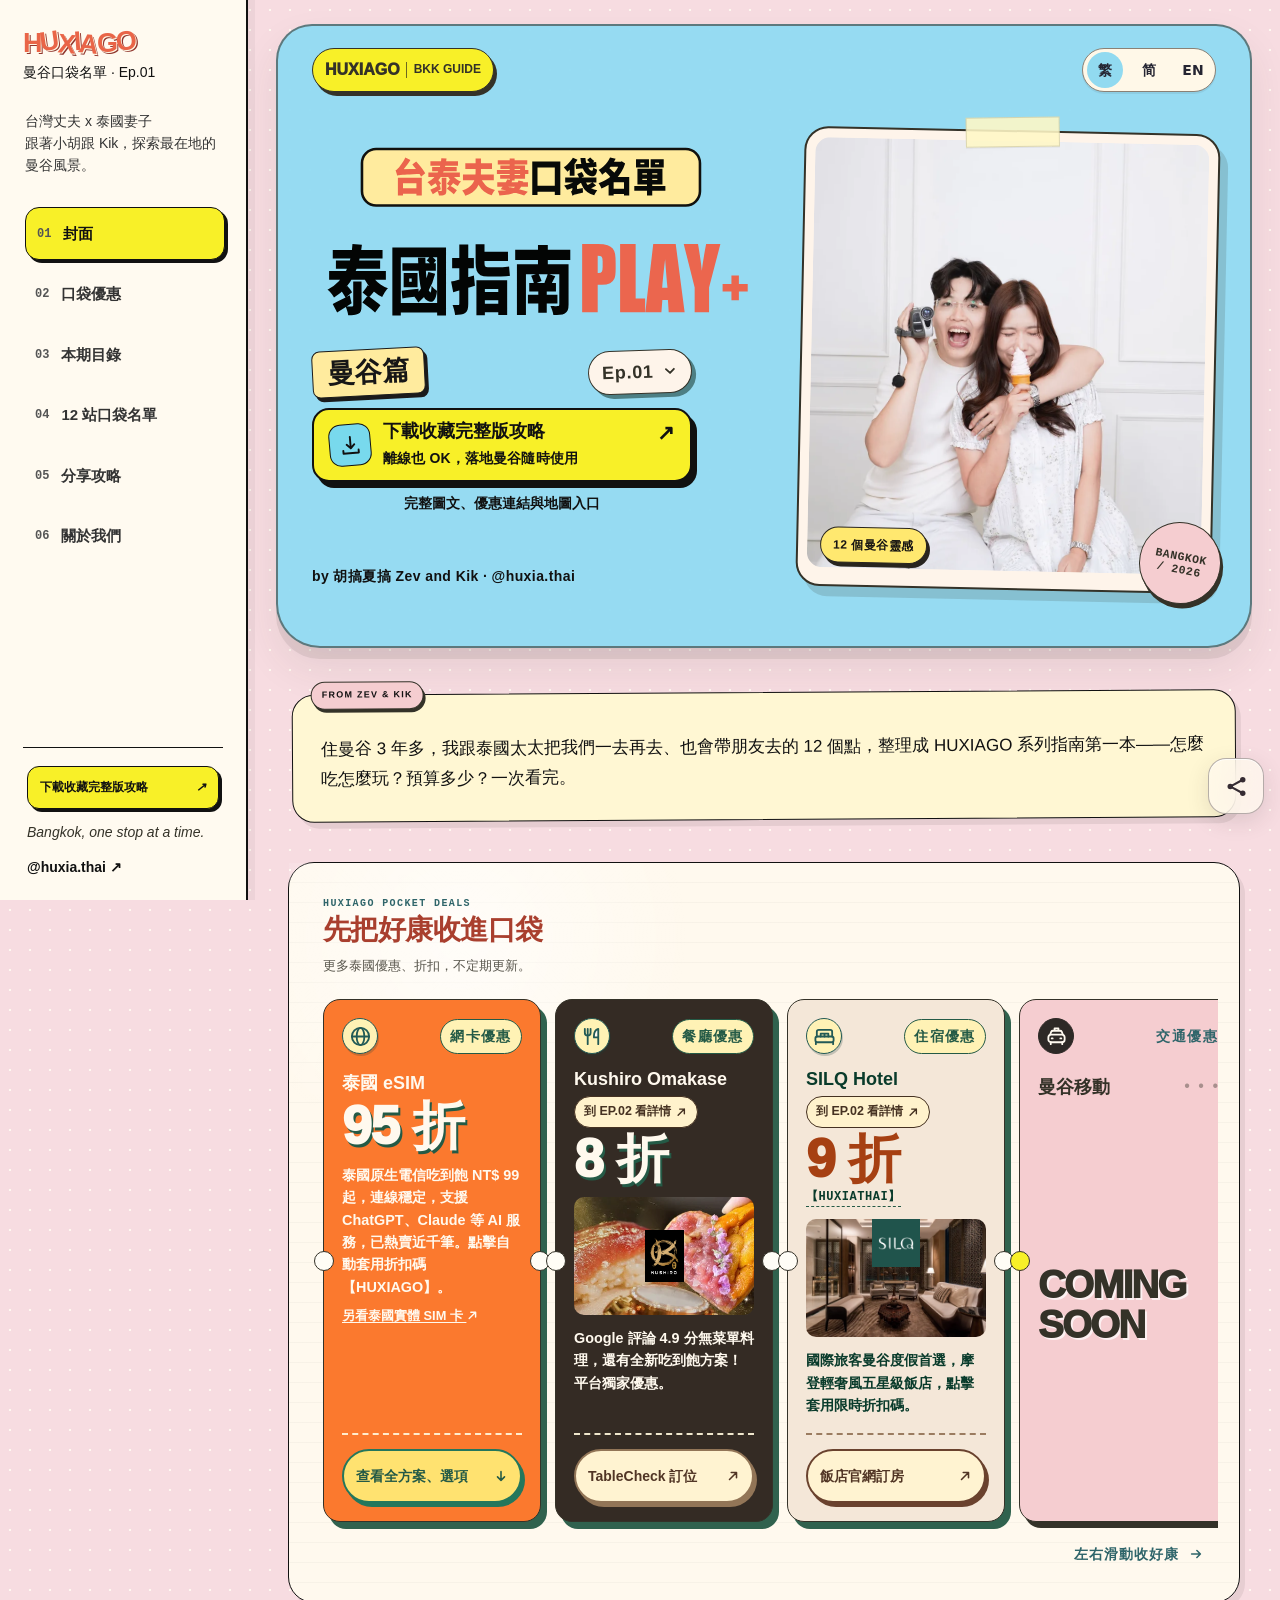
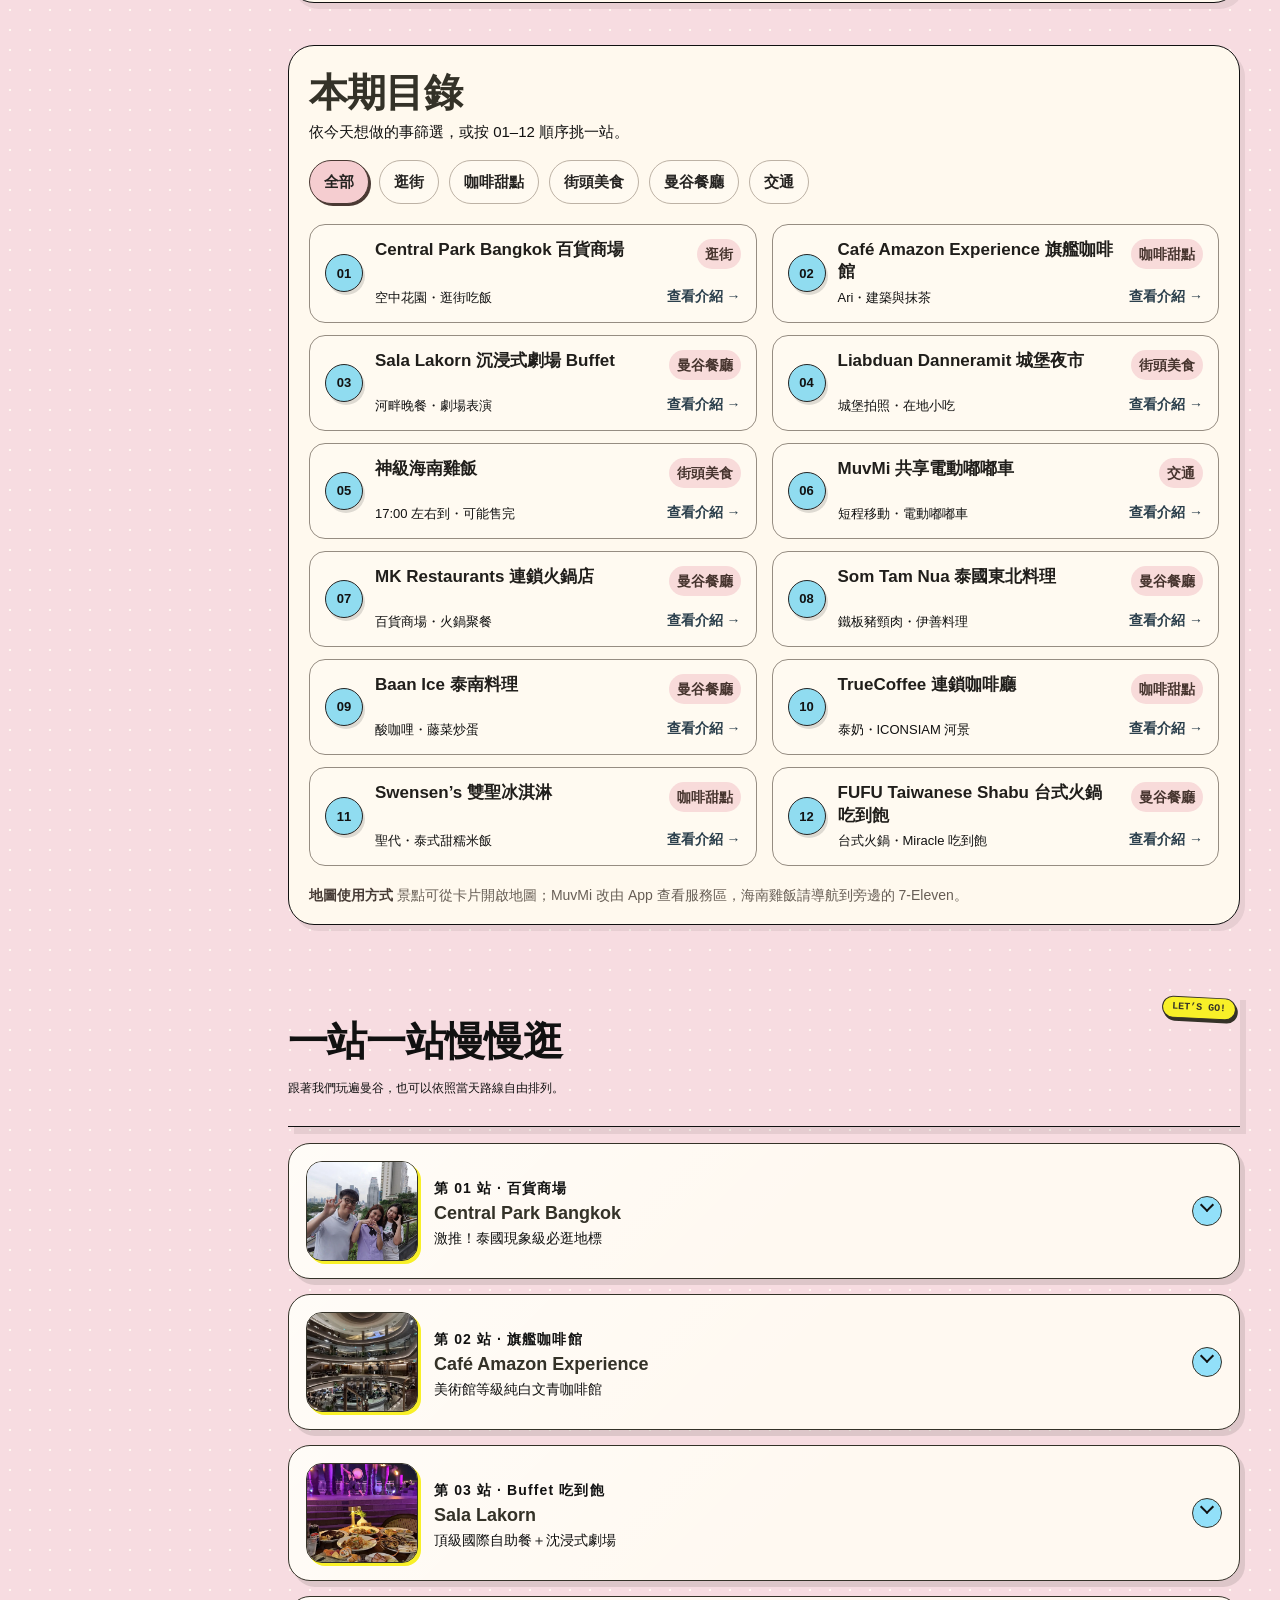
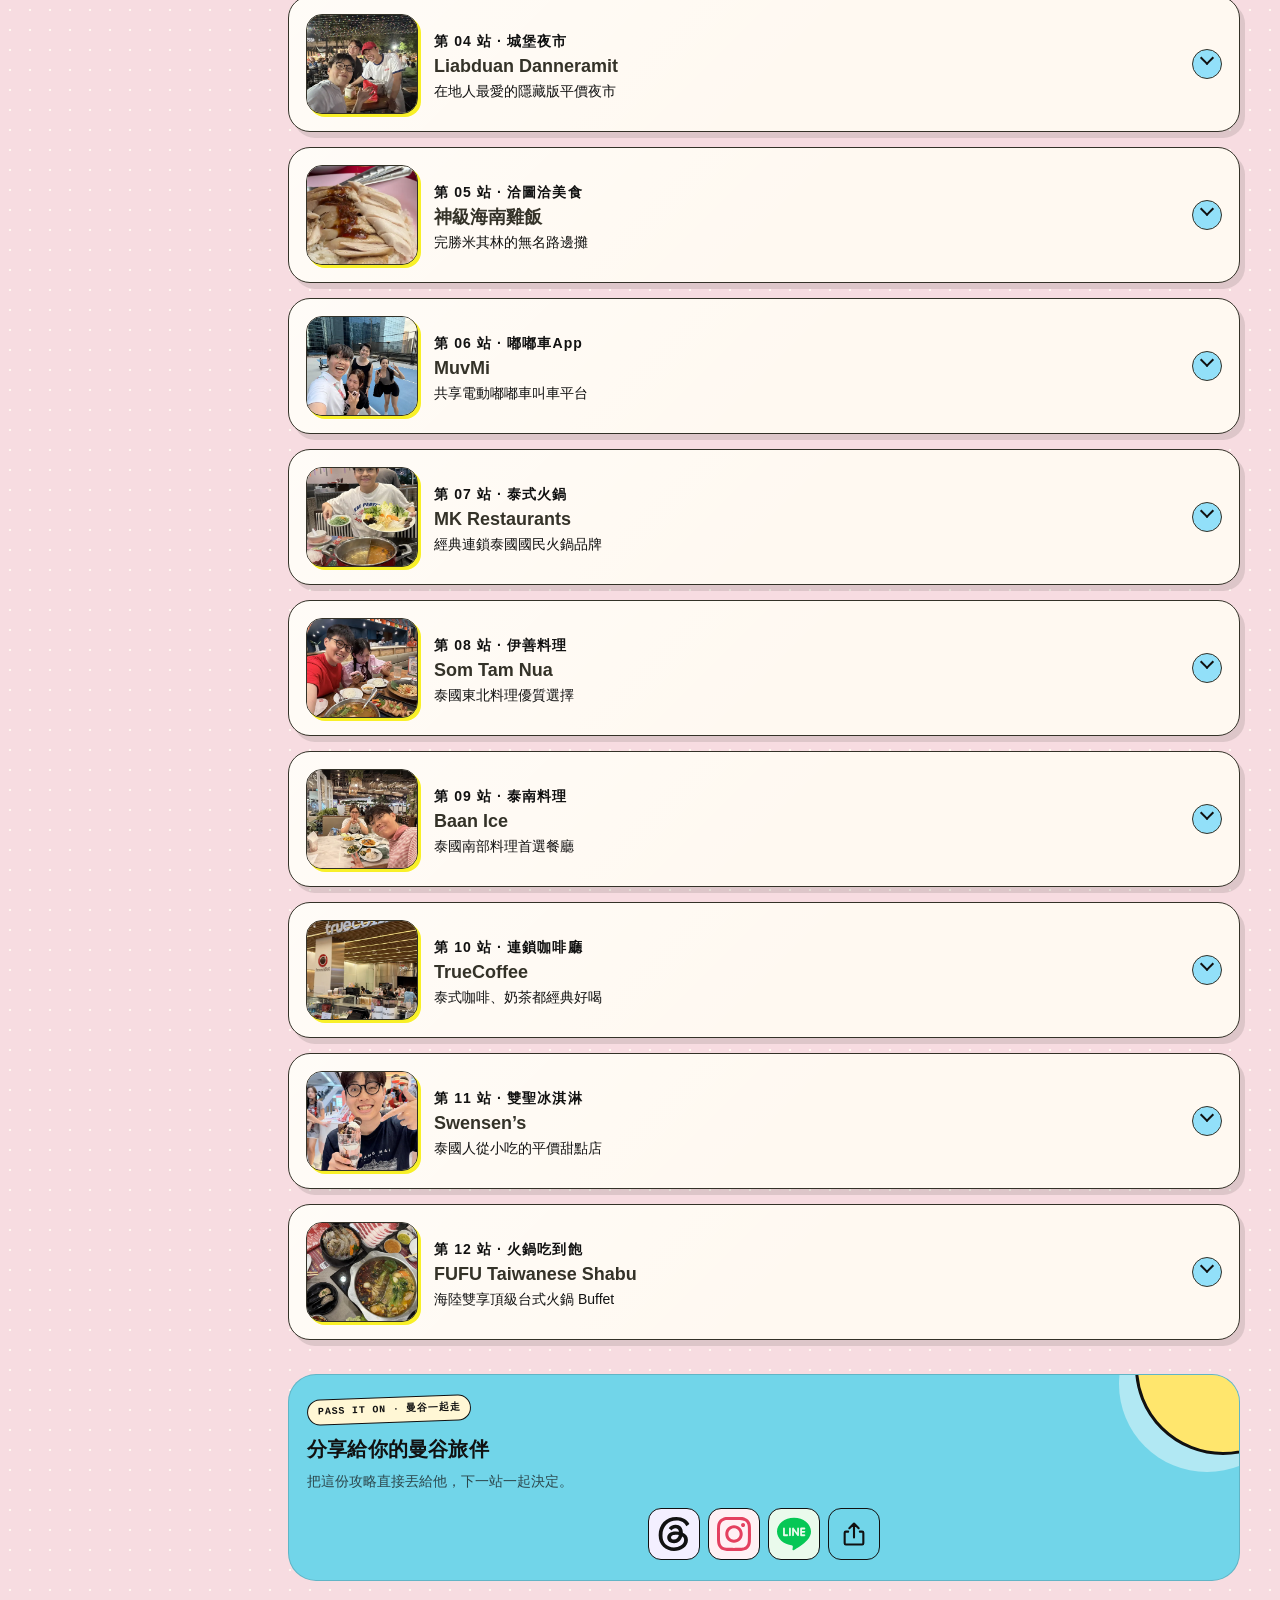
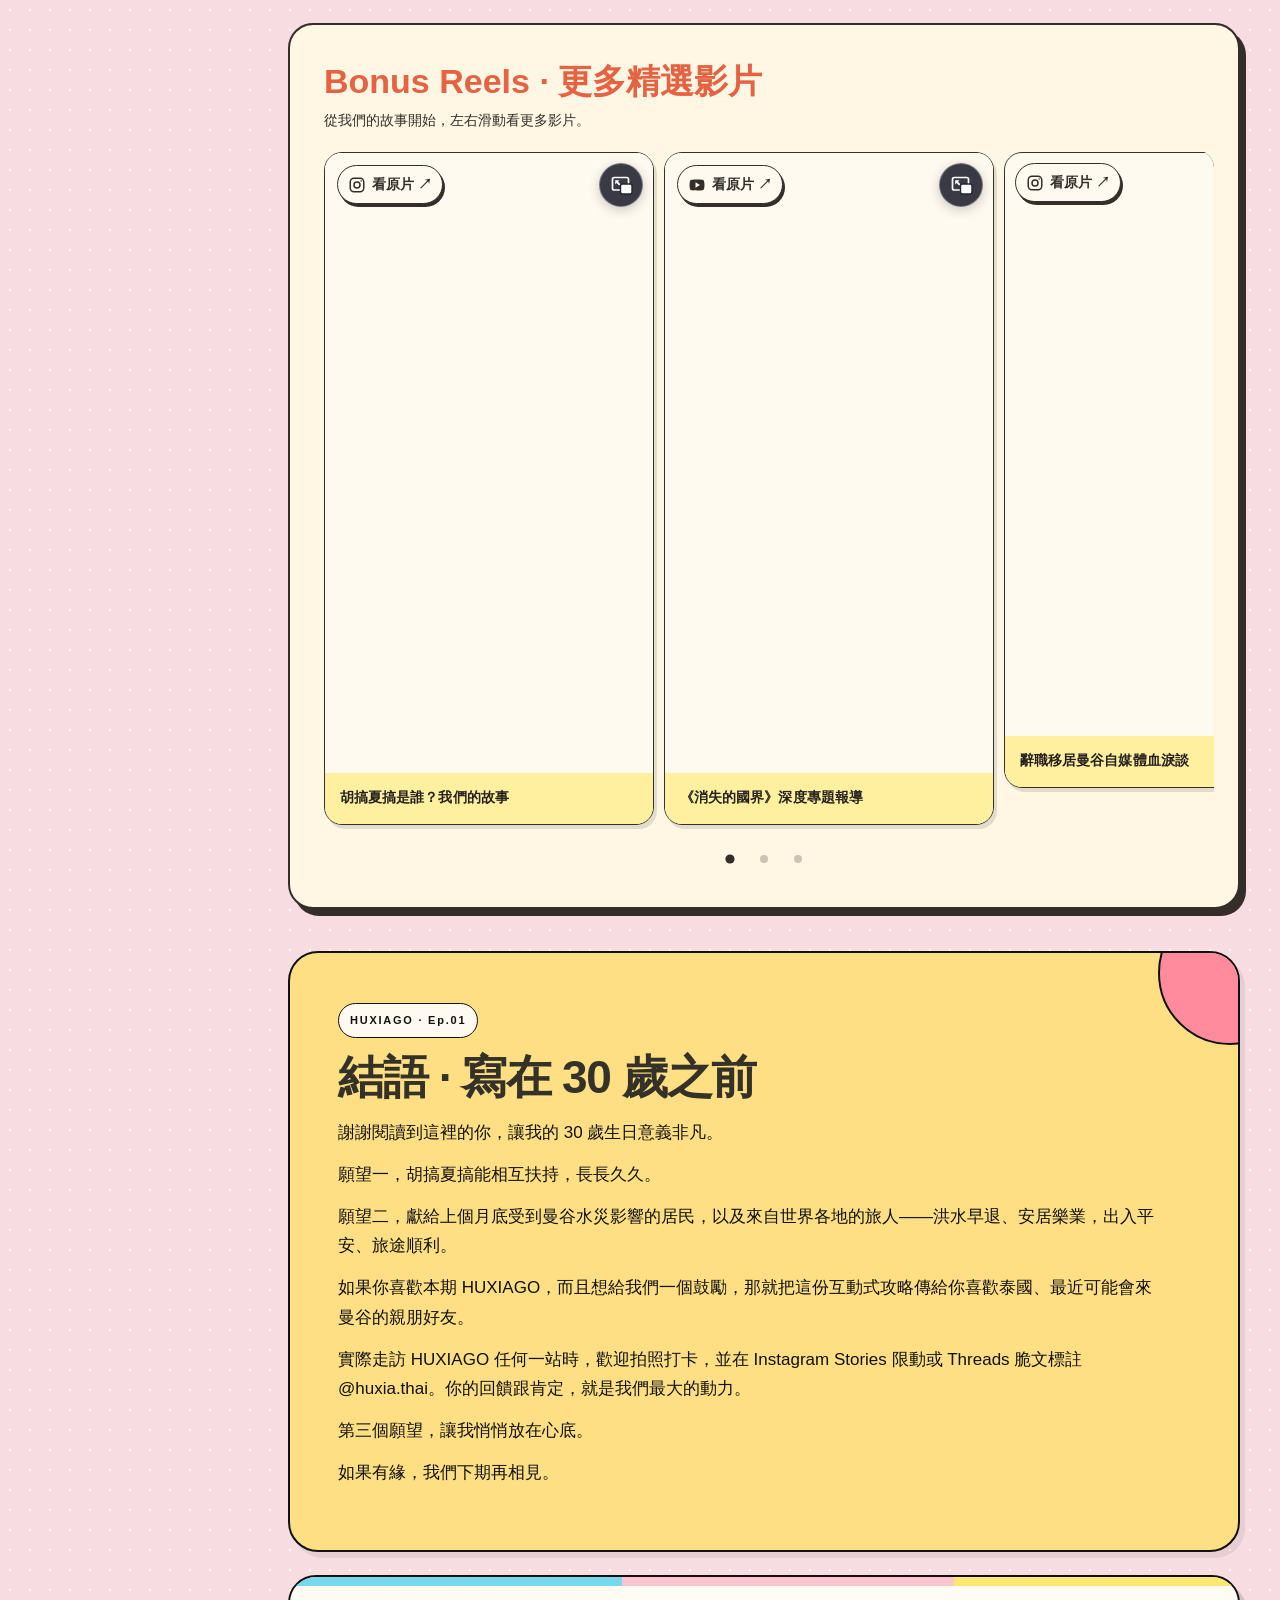
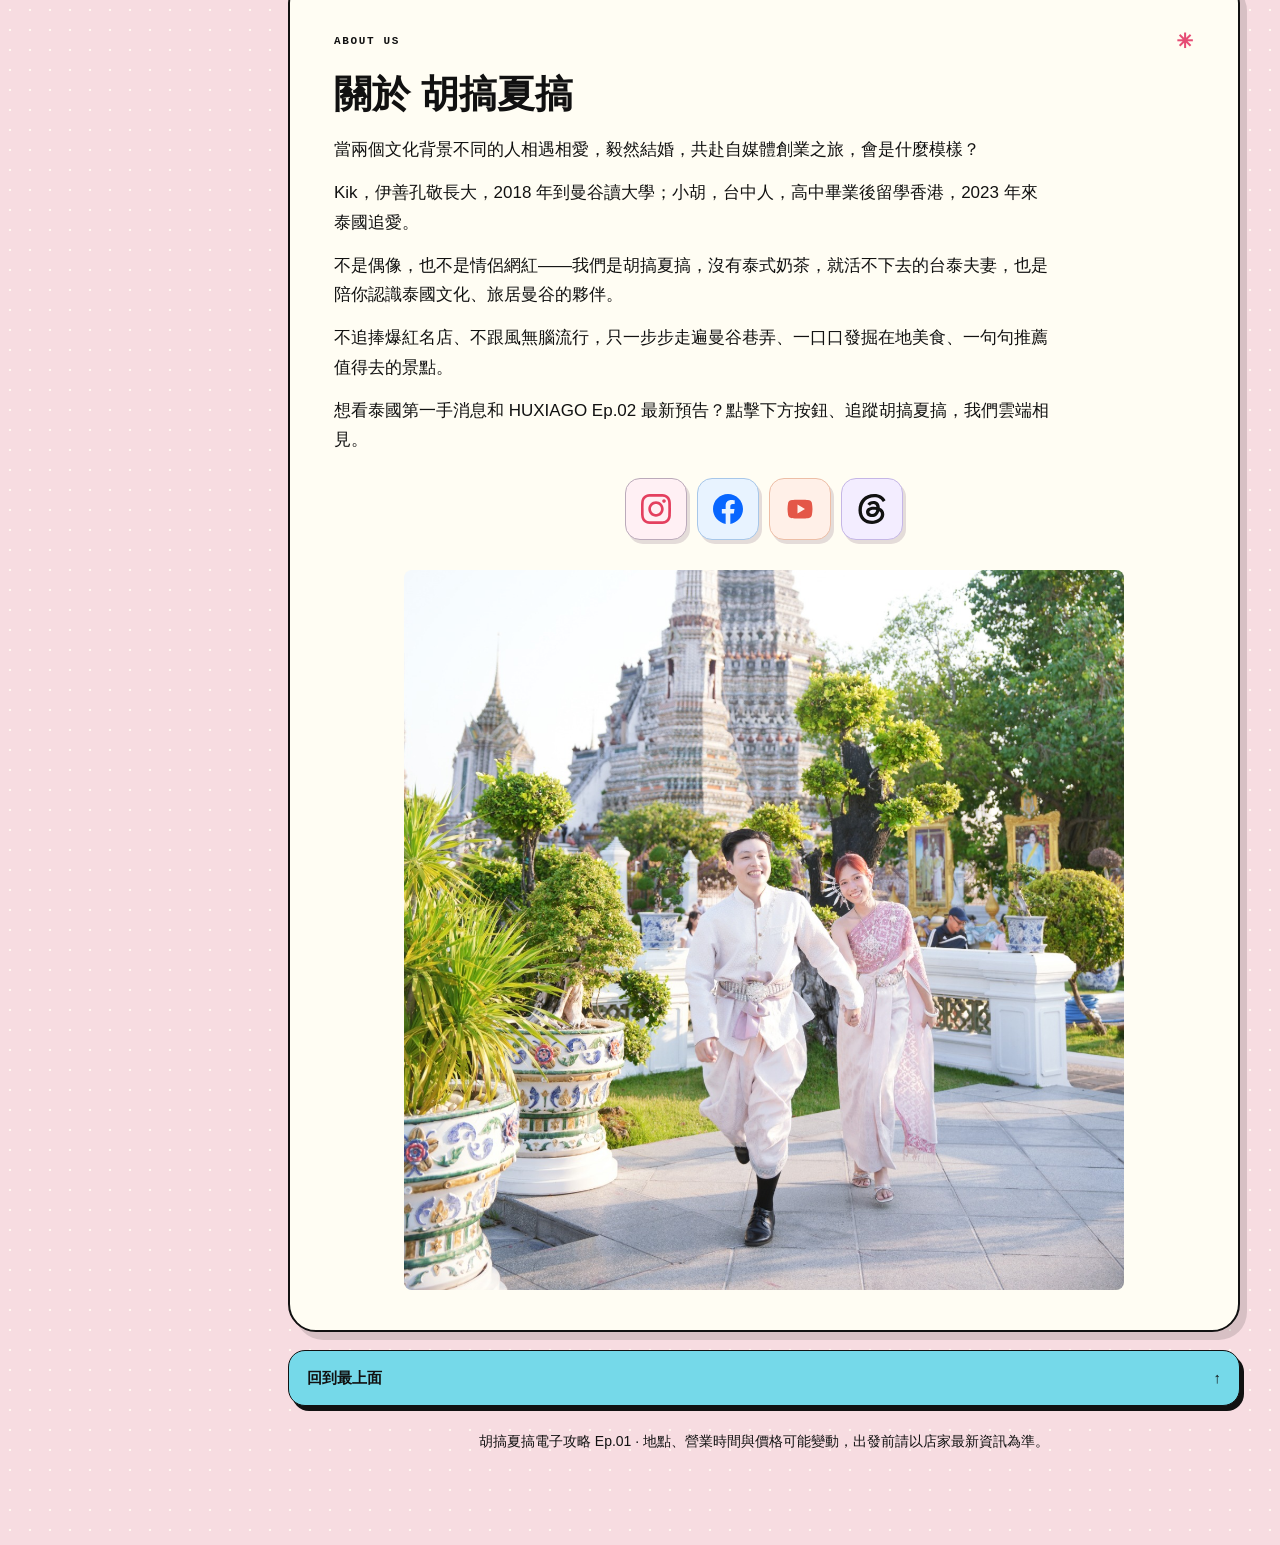
==== index.html @ 7b9e0e8e "Link shared deals to EP02 station details" ====
<!DOCTYPE html>
<html lang="zh-Hant"><head><meta charset="utf-8"><meta content="width=device-width,initial-scale=1" name="viewport"><meta content="#92E0F9" name="theme-color"><title>曼谷吃喝玩樂口袋名單 Ep.01｜胡搞夏搞</title><meta name="description" content="胡搞夏搞小胡帶路：12 個吃、逛、放鬆的曼谷口袋名單。"><link rel="canonical" href="https://huxiago.com/"><meta property="og:type" content="website"><meta property="og:url" content="https://huxiago.com/"><meta property="og:title" content="曼谷吃喝玩樂口袋名單 Ep.01｜胡搞夏搞"><meta property="og:description" content="跟小胡與 Kik 一起探索曼谷在地生活、景點與美食。"><meta property="og:image" content="https://huxiago.com/media/huxiago-share-ep01.jpg"><meta property="og:image:width" content="1200"><meta property="og:image:height" content="630"><meta property="og:image:alt" content="胡搞夏搞小胡帶路：曼谷口袋名單 Ep.01 封面"><meta name="twitter:card" content="summary_large_image"><meta name="twitter:title" content="曼谷吃喝玩樂口袋名單 Ep.01｜胡搞夏搞"><meta name="twitter:description" content="跟小胡與 Kik 一起探索曼谷在地生活、景點與美食。"><meta name="twitter:image" content="https://huxiago.com/media/huxiago-share-ep01.jpg">
<script>window.HUXIAGO_ANALYTICS_CONFIG={ga4MeasurementId:"G-YZZEBJ9YBT",clarityProjectId:"yukhiquv1a"};</script>
<style>
:root{--cream:#fdf4e9;--cream2:#f6e7d6;--paper:#fffdfa;--orange:#f1741e;--brown:#8a6141;--ink:#2e2823;--muted:#5c5148;--line:rgba(138,97,65,.18)}
*{box-sizing:border-box}html{scroll-behavior:smooth}body{margin:0;background:var(--cream);color:var(--ink);font-family:-apple-system,BlinkMacSystemFont,"Segoe UI","PingFang TC","Noto Sans TC","Microsoft JhengHei",sans-serif;line-height:1.7;-webkit-font-smoothing:antialiased}a{color:inherit}.wrap{width:min(100%,556px);margin:auto;padding:0 18px 60px}.cover{text-align:center;padding:34px 0 0}.kicker{font-size:11px;letter-spacing:.16em;color:var(--brown);font-weight:700;margin:0 0 11px}.cover h1{color:var(--orange);font-size:clamp(32px,9vw,42px);line-height:1.18;letter-spacing:.04em;margin:0}.vol{display:inline-block;border:1.5px solid var(--orange);color:var(--orange);border-radius:99px;padding:3px 14px;font-size:13px;font-weight:800;margin:14px 0 18px}.hero{position:relative;overflow:hidden;border-radius:14px;aspect-ratio:1.18;background:#e5d4c1}.hero img{width:100%;height:100%;object-fit:cover}.hero:after{content:"";position:absolute;inset:50% 0 0;background:linear-gradient(transparent,rgba(31,23,18,.56))}.hero span{position:absolute;z-index:1;bottom:17px;left:19px;color:white;font-size:15px;text-align:left;font-weight:700;letter-spacing:.04em}.byline{font-size:12px;color:var(--brown);margin:13px 0 0}.intro{font-size:14px;color:var(--muted);margin:21px 4px 0}.toc{margin:32px 0}.sec-title{font-size:22px;color:var(--orange);font-weight:800;letter-spacing:.07em;margin:0}.sec-sub{font-size:12px;color:var(--muted);margin:0 0 12px}.toc-list{border-top:1px solid var(--line)}.toc a{display:flex;gap:12px;align-items:center;text-decoration:none;padding:12px 4px;border-bottom:1px solid var(--line)}.num{flex:none;display:grid;place-items:center;width:26px;height:26px;background:var(--cream2);border-radius:50%;font-size:11px;color:var(--brown);font-weight:800}.toc strong{flex:1;font-size:15px}.toc small{display:block;font-size:11px;color:var(--muted);font-weight:400;line-height:1.3}.arrow{color:var(--brown);opacity:.65}.note{border-radius:12px;background:var(--cream2);padding:13px 15px;font-size:13px;color:var(--muted);margin:18px 0}.note strong{color:var(--ink)}.section-head{margin:34px 0 13px}.card{background:var(--paper);border:1px solid var(--line);border-radius:14px;margin:0 0 12px;overflow:hidden;scroll-margin-top:15px}.card summary{display:flex;gap:12px;align-items:center;cursor:pointer;list-style:none;padding:14px 15px}.card summary::-webkit-details-marker{display:none}.thumb{flex:none;width:58px;height:58px;object-fit:cover;border-radius:9px;background:var(--cream2)}.placeholder{display:grid;place-items:center;color:var(--brown);font-size:21px;background:linear-gradient(145deg,#f9ead8,#ead4be)}.head{min-width:0;flex:1}.head small{font-size:10.5px;color:var(--brown);letter-spacing:.08em}.head h3{color:var(--orange);font-size:17px;line-height:1.3;margin:1px 0;font-weight:800}.head p{font-size:11.5px;color:var(--muted);margin:0;overflow:hidden;text-overflow:ellipsis;white-space:nowrap}.chev{font-size:20px;color:var(--brown);transition:transform .2s}.card[open] .chev{transform:rotate(180deg)}.body{padding:0 15px 17px}.photo{margin:1px 0 13px;border-radius:10px;overflow:hidden;background:var(--cream2)}.photo img{width:100%;display:block;max-height:540px;object-fit:cover}.caption{padding:6px 9px;text-align:center;font-size:11px;color:var(--brown)}.missing{aspect-ratio:1.45;display:grid;place-items:center;text-align:center;color:var(--brown);font-size:13px;background:repeating-linear-gradient(135deg,#faedde,#faedde 14px,#f6e5d4 14px,#f6e5d4 28px)}.body>p{font-size:14px;color:var(--muted);margin:0 0 12px}.body>p.lead{font-weight:700;color:var(--ink)}.tip{border-left:3px solid var(--orange);background:#fff2e9;padding:9px 12px;font-size:12.5px;color:var(--muted);border-radius:0 8px 8px 0;margin:0 0 12px}.info{background:var(--cream2);border-radius:10px;padding:11px 13px;margin:0 0 12px;font-size:12.5px;color:var(--muted)}.info b{display:block;color:var(--ink);font-size:14px}.btn{display:inline-flex;align-items:center;gap:8px;color:var(--brown);font-weight:800;text-decoration:none;font-size:13.5px;border-bottom:1.5px solid var(--brown);padding-bottom:2px}.outro{background:var(--cream2);border-radius:14px;text-align:center;margin-top:30px;padding:20px 18px}.outro h2{color:var(--orange);font-size:23px;margin:0 0 4px}.outro p{font-size:13px;color:var(--muted);margin:0 0 12px}.outro a{color:var(--brown);font-weight:700}.footer{text-align:center;font-size:11px;color:var(--brown);margin:25px 0 0}@media(min-width:700px){body{background:linear-gradient(90deg,#f8e9d8,var(--cream) 30%,var(--cream) 70%,#f8e9d8)}.wrap{box-shadow:0 0 50px rgba(120,75,35,.05)}}

.hero{aspect-ratio:3/2}
.hero img{object-fit:cover;object-position:center}
.esim{margin:30px 0 32px;padding:19px 17px 17px;border:1px solid rgba(241,116,30,.28);border-radius:15px;background:linear-gradient(155deg,#fff8ef,#f9e6d1)}
.esim-label{font-size:11px;letter-spacing:.12em;color:var(--brown);font-weight:800;margin:0 0 6px}
.esim h2{font-size:20px;line-height:1.35;margin:0 0 7px;color:var(--orange)}
.esim p{font-size:13.5px;color:var(--muted);margin:0 0 13px}
.esim a{display:flex;align-items:center;justify-content:center;gap:8px;background:var(--orange);color:#fff;text-decoration:none;border-radius:10px;min-height:48px;padding:11px 15px;font-weight:800;font-size:15px}
.esim a:focus-visible{outline:3px solid var(--brown);outline-offset:3px}
.esim small{display:block;text-align:center;font-size:11px;line-height:1.5;color:var(--brown);margin-top:9px}
.toc-group{padding:17px 4px 5px;border-bottom:1px solid var(--line);font-size:11px;color:var(--brown);font-weight:800;letter-spacing:.12em}
.group-head{margin:31px 0 12px;color:var(--brown);font-size:13px;font-weight:800;letter-spacing:.1em}
.gallery{display:flex;gap:10px;overflow-x:auto;scroll-snap-type:x mandatory;scrollbar-width:thin;margin:2px -15px 6px;padding:0 15px 10px}
.gallery figure{flex:0 0 91%;margin:0;scroll-snap-align:center;overflow:hidden;border-radius:10px;background:var(--cream2)}
.gallery figure img{display:block;width:100%;height:clamp(280px,82vw,470px);object-fit:cover}
.gallery figure.screen img{object-fit:contain;background:#f7f5f1}
.gallery figcaption{padding:7px 10px;font-size:11.5px;line-height:1.4;color:var(--brown);text-align:center}
.gallery-hint{font-size:11px;color:var(--brown);text-align:right;margin:0 0 10px}
.clip{margin:15px 0 17px;padding:12px;background:var(--cream2);border-radius:11px}
.clip h4{font-size:13px;color:var(--ink);margin:0 0 8px}
.clip video{width:100%;display:block;max-height:440px;background:#211a17;border-radius:8px}
.clip p{font-size:11.5px;color:var(--brown);margin:7px 0 0}
.clip-media{position:relative}
.clip-media video{pointer-events:none}
.clip-actions{position:absolute;right:9px;bottom:9px;display:flex;gap:7px}
.clip-actions button{border:1px solid rgba(255,255,255,.7);background:rgba(38,29,24,.76);color:#fff;border-radius:99px;padding:6px 10px;min-width:42px;min-height:36px;font-family:inherit;font-size:12px;font-weight:700;line-height:1.2;cursor:pointer;backdrop-filter:blur(8px)}
.clip-actions button:focus-visible{outline:3px solid var(--orange);outline-offset:2px}

/* Vol.01 long-form guide copy */
.card .body .story-heading {font-size:1.22rem;line-height:1.4;margin:1.9em 0 .65em;color:var(--ink, #3b2723);font-weight:750;}
.card .body .story-list {padding-left:1.35em;margin:.7em 0 1.3em;line-height:1.8;}
.card .body .story-list li {margin:.4em 0;}
.card .body .story-list li::marker {color:#c35e42;}
</style>
<style>
/* ======================== HUXIAGO VISUAL PROPOSAL v7 ======================== */
:root{
  --sky:#92E0F9; --sky-soft:#AFE6F5; --cream:#FEF4EA; --cream-2:#FFF9F1;
  --pink:#F5CDD0; --pink-deep:#F0BFC4; --lemon:#F8F028; --ink:#343228;
  --teal:#4D7F84; --teal-dark:#2F656A; --line:rgba(52,50,40,.82); --white:#fff;
  --shadow:0 11px 0 rgba(52,50,40,.09),0 20px 42px rgba(52,50,40,.09);
  --radius:22px;
}
html{scroll-behavior:smooth;background:var(--sky)}
body.visual-v7{
  background:var(--sky);color:var(--ink);
  background-image:
    repeating-linear-gradient(45deg,rgba(255,255,255,.28) 0 1px,transparent 1px 13px),
    repeating-linear-gradient(-45deg,rgba(255,255,255,.18) 0 1px,transparent 1px 13px);
  background-size:18px 18px;
  animation:gridDrift 32s linear infinite;
}
.visual-v7 .wrap{width:min(100%,620px);padding:0 16px 72px;background:transparent;overflow:clip;box-shadow:none}
.visual-v7 a{-webkit-tap-highlight-color:transparent}

/* cover: sky + scrapbook */
.visual-v7 .cover{position:relative;padding:24px 0 40px;isolation:isolate;min-height:760px;display:flex;flex-direction:column;justify-content:center}
.visual-v7 .cover::before{content:"";position:absolute;inset:14px -22px 18px;border:2px solid rgba(52,50,40,.58);border-radius:34px;background:rgba(146,224,249,.72);z-index:-2;box-shadow:var(--shadow)}
.visual-v7 .cover::after{content:"";position:absolute;left:-48px;right:-48px;bottom:-8px;height:112px;background:
  radial-gradient(circle at 38px 56px,var(--cream) 0 43px,transparent 44px),
  radial-gradient(circle at 112px 48px,var(--cream) 0 56px,transparent 57px),
  radial-gradient(circle at 202px 63px,var(--cream) 0 46px,transparent 47px),
  radial-gradient(circle at 300px 43px,var(--cream) 0 60px,transparent 61px),
  radial-gradient(circle at 408px 58px,var(--cream) 0 50px,transparent 51px),
  radial-gradient(circle at 520px 47px,var(--cream) 0 63px,transparent 64px),
  radial-gradient(circle at 620px 66px,var(--cream) 0 48px,transparent 49px);z-index:-1}
.visual-v7 .kicker{align-self:center;background:var(--lemon);color:var(--ink);border:1.5px solid var(--ink);border-radius:999px;padding:7px 13px;font-size:10px;letter-spacing:.16em;box-shadow:3px 4px 0 var(--ink);transform:rotate(-1.8deg);margin-bottom:18px}
.visual-v7 .cover h1{color:var(--ink);font-size:clamp(38px,11vw,56px);line-height:1.02;letter-spacing:-.025em;margin:0 auto 12px;max-width:520px;text-shadow:2px 2px 0 rgba(255,255,255,.8)}
.visual-v7 .cover h1::after{content:"曼谷口袋靈感";display:table;margin:12px auto 0;background:var(--lemon);border:1.5px solid var(--ink);padding:4px 12px;font:700 14px/1.1 "Bradley Hand","Hannotate TC",cursive;letter-spacing:.08em;transform:rotate(1.5deg);box-shadow:3px 3px 0 var(--ink)}
.visual-v7 .vol{background:var(--cream);border:1.5px solid var(--ink);color:var(--ink);box-shadow:4px 4px 0 var(--teal);font-weight:900;transform:rotate(-2deg);margin:8px auto 18px}
.visual-v7 .hero{position:relative;width:calc(100% - 12px);margin:auto;border:2px solid var(--ink);border-radius:24px;aspect-ratio:1.24;background:var(--cream);padding:9px;overflow:visible;box-shadow:8px 10px 0 rgba(52,50,40,.16);transform:rotate(.7deg);animation:heroFloat 6.5s ease-in-out infinite}
.visual-v7 .hero::before{content:"";position:absolute;width:92px;height:28px;left:50%;top:-15px;transform:translateX(-50%) rotate(-2deg);background:rgba(255,247,198,.88);border:1px solid rgba(52,50,40,.16);z-index:4;box-shadow:0 1px 0 rgba(0,0,0,.06)}
.visual-v7 .hero img{border-radius:15px;object-position:center 52%;filter:saturate(.95) contrast(1.01)}
.visual-v7 .hero span{left:22px;right:22px;bottom:22px;width:max-content;max-width:calc(100% - 44px);background:var(--ink);color:white;border-radius:999px;padding:7px 12px;font-size:12px;box-shadow:3px 3px 0 var(--lemon)}
.visual-v7 .byline{margin:16px 0 0;color:var(--ink);font-weight:800;letter-spacing:.03em}
.visual-v7 .travel-stamp{position:absolute;right:9px;bottom:118px;border:1.5px solid var(--ink);border-radius:50%;width:76px;height:76px;display:grid;place-items:center;background:var(--pink);font:800 9px/1.1 monospace;letter-spacing:.06em;transform:rotate(11deg);box-shadow:3px 4px 0 var(--ink);z-index:5}
.hero-doodles .doodle{position:absolute;z-index:4;display:grid;place-items:center;color:var(--ink);font-weight:900;text-shadow:1px 1px 0 white;animation:doodleFloat 5s ease-in-out infinite;pointer-events:none}
.d-star{font-size:42px;color:var(--lemon)!important;left:6px;top:126px;transform:rotate(-12deg)}
.d-flower{font-size:33px;color:var(--pink)!important;right:2px;top:168px;animation-delay:-2s!important}
.d-sun{font-size:38px;color:var(--lemon)!important;right:18px;bottom:205px;animation-delay:-1s!important}
.d-plane{font-size:44px;color:var(--teal)!important;left:2px;bottom:248px;transform:rotate(-18deg);animation-delay:-3.2s!important}
.d-spark{font-size:32px;right:68px;top:100px;animation-delay:-4s!important}

/* sticky quick nav */
.pocket-nav{position:sticky;top:max(10px,env(safe-area-inset-top));z-index:30;margin:-22px auto 26px;width:max-content;display:flex;gap:4px;padding:5px;background:rgba(255,249,241,.9);backdrop-filter:blur(16px);border:1.5px solid var(--ink);border-radius:999px;box-shadow:4px 5px 0 rgba(52,50,40,.23)}
.pocket-nav a{min-width:66px;text-align:center;text-decoration:none;font-size:12px;font-weight:900;padding:7px 11px;border-radius:999px;transition:.22s ease}
.pocket-nav a:hover,.pocket-nav a:active{background:var(--lemon);transform:translateY(-1px)}

/* intro card */
.visual-v7 .intro{position:relative;margin:18px 4px 34px;padding:24px 20px 22px;background:var(--cream);border:1.5px solid var(--ink);border-radius:30px 30px 20px 20px;color:var(--ink);font-size:14px;box-shadow:6px 7px 0 rgba(52,50,40,.12);transform:rotate(-.35deg)}
.visual-v7 .intro::before{content:"FROM ZEV & KIK";position:absolute;top:-14px;left:18px;background:var(--pink);border:1.5px solid var(--ink);padding:5px 10px;border-radius:999px;font-size:9px;font-weight:900;letter-spacing:.14em;box-shadow:2px 3px 0 var(--ink)}

/* deal wallet inspired by the coupon UI */
.deal-zone{margin:18px 0 34px;padding:26px 16px 20px;background:var(--lemon);border:1.5px solid var(--ink);border-radius:30px;box-shadow:7px 8px 0 rgba(52,50,40,.16);position:relative;overflow:hidden}
.deal-zone::before{content:"";position:absolute;inset:0;background:radial-gradient(circle at 18% 10%,rgba(255,255,255,.65),transparent 22%),repeating-linear-gradient(0deg,transparent 0 19px,rgba(52,50,40,.035) 19px 20px);pointer-events:none}
.deal-kicker{position:relative;margin:0 0 4px;font:900 10px/1.2 monospace;letter-spacing:.14em;color:var(--teal-dark)}
.deal-zone h2{position:relative;margin:0;color:var(--teal-dark);font-size:28px;line-height:1.12;letter-spacing:-.02em}
.deal-intro{position:relative;margin:10px 0 17px;font-size:13px;line-height:1.65;color:rgba(52,50,40,.82)}
.deal-track{position:relative;display:grid;grid-auto-flow:column;grid-auto-columns:84%;gap:12px;overflow-x:auto;scroll-snap-type:x mandatory;padding:2px 10px 12px 2px;scrollbar-width:none}
.deal-track::-webkit-scrollbar{display:none}
.deal-ticket{position:relative;scroll-snap-align:start;min-height:245px;padding:18px 18px 16px;border:1.5px solid var(--ink);border-radius:17px;background:var(--cream);box-shadow:5px 6px 0 var(--ink);overflow:visible;transform-origin:50% 100%;transition:transform .24s ease,box-shadow .24s ease}
.deal-ticket::before,.deal-ticket::after{content:"";position:absolute;top:50%;width:18px;height:18px;border-radius:50%;background:var(--lemon);border:1.5px solid var(--ink);transform:translateY(-50%);z-index:2}
.deal-ticket::before{left:-10px}.deal-ticket::after{right:-10px}
.deal-ticket:active{transform:translateY(3px) rotate(-.4deg);box-shadow:2px 3px 0 var(--ink)}
.deal-yellow{background:#FFF7C6}.deal-pink{background:var(--pink)}.deal-blue{background:var(--sky-soft)}
.ticket-top{display:flex;align-items:center;justify-content:space-between;gap:8px}
.ticket-no{display:grid;place-items:center;width:36px;height:36px;border-radius:50%;background:var(--ink);color:#fff;font:900 11px monospace}
.ticket-eyebrow{font-size:10px;font-weight:900;letter-spacing:.1em;text-transform:uppercase;color:var(--teal-dark)}
.deal-ticket h3{font-size:18px;margin:18px 0 2px}.ticket-value{font-size:clamp(27px,9vw,40px);font-weight:1000;letter-spacing:-.045em;line-height:1;color:var(--ink);text-shadow:2px 2px 0 rgba(255,255,255,.7)}
.deal-ticket p{font-size:12px;line-height:1.55;margin:12px 0 16px;color:rgba(52,50,40,.82)}
.ticket-cta{display:flex;align-items:center;justify-content:space-between;text-decoration:none;border:1.5px solid var(--teal-dark);border-radius:999px;padding:10px 13px;font-size:12px;font-weight:900;color:var(--teal-dark);background:rgba(255,255,255,.46)}
.ticket-cta:not(.ticket-disabled)::after{content:"→";font-size:17px}.ticket-disabled{opacity:.58;border-style:dashed}
.ticket-dots{position:absolute;right:16px;top:72px;letter-spacing:2px;color:rgba(52,50,40,.4)}
.deal-swipe{margin:7px 2px 0;text-align:right;font:800 10px/1.2 monospace;letter-spacing:.08em;color:var(--teal-dark)}

/* editorial TOC */
.visual-v7 .toc{position:relative;margin:30px 0 34px;padding:28px 16px 18px;background:var(--cream);border:1.5px solid var(--ink);border-radius:32px;box-shadow:7px 8px 0 rgba(52,50,40,.13)}
.visual-v7 .toc::after{content:"✿";position:absolute;right:14px;top:10px;font-size:28px;color:var(--pink);text-shadow:1px 1px 0 var(--ink);transform:rotate(14deg)}
.visual-v7 .sec-title{color:var(--ink);font-size:27px;letter-spacing:-.02em}
.visual-v7 .sec-sub{color:rgba(52,50,40,.66);font-size:12px;margin-top:3px}
.visual-v7 .toc-list{border-top:0;margin-top:16px}
.visual-v7 .toc-group{display:table;margin:18px 0 6px;padding:5px 10px;background:var(--lemon);border:1px solid var(--ink);border-radius:999px;font-size:11px;font-weight:900;letter-spacing:.04em;box-shadow:2px 2px 0 var(--ink)}
.visual-v7 .toc a{border-bottom:1px dashed rgba(52,50,40,.28);padding:12px 4px;transition:transform .2s ease,background .2s ease;border-radius:14px}
.visual-v7 .toc a:active{transform:translateX(5px);background:rgba(146,224,249,.2)}
.visual-v7 .num{background:var(--sky);border:1px solid var(--ink);color:var(--ink);font-weight:1000;box-shadow:2px 2px 0 rgba(52,50,40,.28)}
.visual-v7 .arrow{font-size:18px;color:var(--teal-dark)}
.visual-v7 .note{background:var(--pink);border:1px solid var(--ink);border-radius:16px;color:var(--ink);box-shadow:3px 3px 0 rgba(52,50,40,.15)}

/* chapters + cards */
.visual-v7 .section-head{position:relative;margin:48px 0 18px;padding:25px 18px 21px;background:var(--pink);border:1.5px solid var(--ink);border-radius:27px;box-shadow:6px 7px 0 rgba(52,50,40,.13)}
.section-sticker{position:absolute;right:14px;top:-14px;background:var(--lemon);border:1.5px solid var(--ink);padding:5px 9px;border-radius:999px;font:900 10px/1 monospace;transform:rotate(3deg);box-shadow:2px 3px 0 var(--ink)}
.visual-v7 .group-head{position:relative;margin:34px 0 12px;padding:13px 14px 10px 54px;background:var(--sky-soft);border:1.5px solid var(--ink);border-radius:18px;font-size:17px;font-weight:900;box-shadow:4px 5px 0 rgba(52,50,40,.13)}
.chapter-chip{position:absolute;left:10px;top:50%;transform:translateY(-50%) rotate(-4deg);display:grid;place-items:center;width:36px;height:36px;background:var(--lemon);border:1.5px solid var(--ink);border-radius:50%;font:900 9px monospace;box-shadow:2px 2px 0 var(--ink)}
.visual-v7 .card{border:1.5px solid var(--ink);border-radius:22px;background:var(--cream-2);box-shadow:5px 6px 0 rgba(52,50,40,.13);margin-bottom:15px;transition:transform .25s ease,box-shadow .25s ease;background-image:linear-gradient(135deg,rgba(255,255,255,.45),transparent 55%)}
.visual-v7 .card[open]{transform:translateY(-3px);box-shadow:8px 10px 0 rgba(52,50,40,.16)}
.visual-v7 .card summary{padding:13px 14px;gap:13px}
.visual-v7 .thumb{border:1.5px solid var(--ink);border-radius:16px;box-shadow:3px 3px 0 var(--lemon)}
.visual-v7 .head small{color:var(--teal-dark);font-weight:900}
.visual-v7 .head h3{color:var(--ink);font-size:18px}.visual-v7 .head p{color:rgba(52,50,40,.67)}
.visual-v7 .chev{display:grid;place-items:center;width:30px;height:30px;border:1px solid var(--ink);border-radius:50%;background:var(--sky);color:var(--ink)}
.visual-v7 .body{padding:0 14px 18px}
.visual-v7 .gallery{border-radius:18px;scrollbar-width:none}.visual-v7 .gallery::-webkit-scrollbar{display:none}
.visual-v7 .gallery figure{border:1.5px solid var(--ink);border-radius:18px;overflow:hidden;background:#fff;box-shadow:3px 4px 0 rgba(52,50,40,.13)}
.visual-v7 .gallery-hint{color:var(--teal-dark);font-weight:900;letter-spacing:.04em}
.visual-v7 .body>p.lead{color:var(--ink);font-size:15px}.visual-v7 .body>p{color:rgba(52,50,40,.78)}
.visual-v7 .tip{border:1px solid var(--ink);border-left:5px solid var(--lemon);background:#FFF9D7;border-radius:12px;color:var(--ink)}
.visual-v7 .info{border:1px solid rgba(52,50,40,.38);background:var(--sky-soft);color:var(--ink)}
.visual-v7 .btn{display:inline-flex;border:1.5px solid var(--ink);border-bottom:1.5px solid var(--ink);padding:9px 13px;border-radius:999px;background:var(--lemon);color:var(--ink);box-shadow:3px 3px 0 var(--ink);transition:transform .2s ease}
.visual-v7 .btn:active{transform:translate(2px,2px);box-shadow:1px 1px 0 var(--ink)}

/* inline autoplay video kept in-page */
.visual-v7 .clip{border:1.5px solid var(--ink);border-radius:20px;background:var(--pink);box-shadow:4px 5px 0 rgba(52,50,40,.13);overflow:hidden}
.visual-v7 .clip h4{color:var(--ink)}
.visual-v7 .clip-media{border:1.5px solid var(--ink);border-radius:16px;overflow:hidden;background:var(--ink)}
.visual-v7 .clip-actions button{border:1px solid var(--ink);background:var(--cream);color:var(--ink);border-radius:999px}

/* outro */
.visual-v7 .outro{position:relative;margin-top:42px;padding:30px 20px;background:var(--pink);border:1.5px solid var(--ink);border-radius:32px;box-shadow:7px 8px 0 rgba(52,50,40,.15)}
.visual-v7 .outro h2{color:var(--ink);font-size:28px}.visual-v7 .outro p{color:rgba(52,50,40,.75)}
.visual-v7 .outro a{display:inline-flex;padding:9px 14px;border-radius:999px;background:var(--lemon);border:1.5px solid var(--ink);box-shadow:3px 3px 0 var(--ink);text-decoration:none;color:var(--ink)}
.visual-v7 .footer{color:rgba(52,50,40,.72)}

/* scroll reveal */
.js-v7 .reveal-card,.js-v7 .card,.js-v7 .group-head,.js-v7 .section-head{opacity:0;transform:translateY(18px) rotate(.2deg)}
.js-v7 .in-view{opacity:1!important;transform:translateY(0) rotate(0)!important;transition:opacity .55s ease,transform .55s cubic-bezier(.2,.75,.25,1)}
@keyframes heroFloat{0%,100%{transform:rotate(.7deg) translateY(0)}50%{transform:rotate(-.2deg) translateY(-7px)}}
@keyframes doodleFloat{0%,100%{translate:0 0;rotate:0deg}50%{translate:0 -9px;rotate:6deg}}
@keyframes gridDrift{to{background-position:36px 18px,-36px 18px}}
@media(min-width:700px){.visual-v7 .wrap{padding-left:24px;padding-right:24px}.deal-track{grid-auto-columns:61%}.visual-v7 .cover{min-height:790px}}
@media(prefers-reduced-motion:reduce){html{scroll-behavior:auto}.visual-v7,.visual-v7 *{animation:none!important;transition:none!important}.js-v7 .reveal-card,.js-v7 .card,.js-v7 .group-head,.js-v7 .section-head{opacity:1;transform:none}}
</style>
<style id="v13-video-fix-style">
.visual-v7 .clip-media{position:relative;overflow:hidden;border-radius:14px;background:#000;}
.visual-v7 .clip-media video{pointer-events:auto!important;width:100%;display:block;background:#000;object-fit:cover;min-height:180px;}
.visual-v7 .clip-actions{z-index:5;right:10px;bottom:10px;align-items:center;}
.visual-v7 .clip-actions button{display:grid;place-items:center;width:40px;height:40px;min-width:40px;padding:0;border-radius:999px;background:rgba(0,0,0,.72);border:1px solid rgba(255,255,255,.8);backdrop-filter:blur(9px);-webkit-backdrop-filter:blur(9px);}
.visual-v7 .clip-actions button svg{width:18px;height:18px;display:block;color:#fff;}
.visual-v7 .clip-actions .clip-pip{width:auto;min-width:44px;padding:0 11px;color:#fff;font-size:11px;font-weight:900;}
.visual-v7 .video-play-gate{position:absolute;inset:0;z-index:4;display:none;align-items:center;justify-content:center;background:linear-gradient(180deg,rgba(0,0,0,.03),rgba(0,0,0,.18));border:0;color:white;cursor:pointer;}
.visual-v7 .video-play-gate.show{display:flex;}
.visual-v7 .video-play-gate span{width:58px;height:58px;border-radius:50%;display:grid;place-items:center;background:rgba(0,0,0,.72);border:1px solid rgba(255,255,255,.85);box-shadow:0 8px 20px rgba(0,0,0,.16);backdrop-filter:blur(8px);-webkit-backdrop-filter:blur(8px);}
.visual-v7 .video-play-gate svg{width:24px;height:24px;margin-left:3px;}
.visual-v7 .video-status{position:absolute;left:10px;bottom:10px;z-index:5;background:rgba(0,0,0,.58);color:#fff;border-radius:999px;padding:5px 9px;font-size:10px;font-weight:800;letter-spacing:.04em;opacity:0;transform:translateY(4px);transition:.18s ease;pointer-events:none;}
.visual-v7 .video-status.show{opacity:1;transform:none;}
</style>
<style id="v14-about-and-inline-video">
.visual-v7 .clip-media video{pointer-events:none!important;-webkit-user-select:none;user-select:none}
.visual-v7 .clip-actions{z-index:6}
.visual-v7 .outro{margin-top:30px;padding:25px 20px;background:#f4cbd0!important}
.visual-v7 .outro .ending-kicker{font-size:11px;letter-spacing:.16em;font-weight:900;margin:0 0 12px;color:#111!important}
.visual-v7 .outro h2{margin:0 0 13px;line-height:1.2}
.visual-v7 .outro p{font-size:14px;line-height:1.8;margin:0 0 12px;color:#111!important}
.visual-v7 .about-huxia{margin:23px 0 18px;padding:25px 20px 22px;background:#fffaf2;border:1.5px solid #111;border-radius:28px;box-shadow:6px 7px 0 rgba(52,50,40,.12)}
.visual-v7 .about-eyebrow{display:flex;justify-content:space-between;align-items:center;font:900 11px/1.2 monospace;letter-spacing:.15em;color:#111}
.visual-v7 .about-eyebrow span{font-size:18px}
.visual-v7 .about-huxia h2{font-size:27px;line-height:1.2;margin:13px 0 15px;color:#111}
.visual-v7 .about-huxia p{font-size:14px;line-height:1.85;color:#111;margin:0 0 13px}
.visual-v7 .about-social{display:grid;grid-template-columns:repeat(2,minmax(0,1fr));gap:10px;margin-top:24px}
.visual-v7 .about-social a{display:flex;align-items:center;gap:9px;min-height:58px;padding:11px 12px;border:1.5px solid #111;border-radius:16px;background:#f8e9ed;color:#111;text-decoration:none;font-size:13px;font-weight:800;box-shadow:3px 3px 0 rgba(52,50,40,.12)}
.visual-v7 .about-social a:nth-child(2),.visual-v7 .about-social a:nth-child(3){background:#e5f6fc}
.visual-v7 .about-social svg{width:23px;height:23px;flex:none}
.visual-v7 .about-social a span:last-child{margin-left:auto}
.visual-v7 .hux-back-top{display:flex;align-items:center;justify-content:space-between;width:100%;min-height:56px;padding:12px 18px;background:#f8f028;color:#111;border:1.5px solid #111;border-radius:17px;box-shadow:4px 5px 0 #111;text-decoration:none;font-size:15px;font-weight:900}
.visual-v7 .hux-back-top:focus-visible,.visual-v7 .about-social a:focus-visible{outline:3px solid #2f656a;outline-offset:3px}
.visual-v7 .footer{margin:24px 8px 0;text-align:center;font-size:11px;line-height:1.7;color:#111!important}
@media(max-width:360px){.visual-v7 .about-social{gap:7px}.visual-v7 .about-social a{padding:9px;font-size:11px;gap:6px}}
</style>
<style id="v20-cover-lettering">
/* Use neutral, readable CJK fonts; the title's movement comes from its layout. */
.visual-v7 .cover h1::after{content:none!important;display:none!important}
.visual-v7 .cover h1{font-family:"Noto Sans TC","PingFang TC","Microsoft JhengHei",sans-serif;letter-spacing:-.055em;text-shadow:none;font-weight:900;line-height:1.02;max-width:none;overflow:visible}
.visual-v7 .cover .title-row{display:block;white-space:nowrap;position:relative;width:max-content;max-width:100%}
.visual-v7 .cover .title-row + .title-row{margin-top:13px;margin-left:8px;transform:rotate(-2deg)}
.visual-v7 .cover .title-char{display:inline-block;position:relative;color:#fff9ed;-webkit-text-stroke:1.45px #292225;paint-order:stroke fill;text-shadow:2px 2px 0 #292225,4px 4px 0 #292225,7px 7px 0 #f26953;transform:rotate(var(--tilt,0deg)) translateY(var(--lift,0px));transition:transform .35s cubic-bezier(.22,1.25,.35,1)}
.visual-v7 .cover .title-char:nth-child(2){--tilt:-4deg;--lift:-3px}
.visual-v7 .cover .title-char:nth-child(3){--tilt:2deg;--lift:2px}
.visual-v7 .cover .title-char:nth-child(4){--tilt:-2deg;--lift:-2px}
.visual-v7 .cover .title-char:nth-child(5){--tilt:3deg;--lift:2px}
.visual-v7 .cover .title-char:nth-child(6){--tilt:-3deg;--lift:-4px}
.visual-v7 .cover .title-row:last-child .title-char:nth-child(2){color:#fff378}
.visual-v7 .cover .title-row:last-child::after{content:"";position:absolute;z-index:-1;left:4%;right:7%;bottom:-10px;height:13px;border-radius:70% 40% 60% 40%;background:#f56d58;transform:rotate(-3deg)}
.visual-v7 .hero img{object-position:center 53%;filter:none}
.desktop-rail .rail-brand{gap:0}
.desktop-rail .rail-brand strong{display:flex;align-items:center;width:max-content;max-width:100%;font-family:"Arial Black","Arial Rounded MT Bold",Arial,sans-serif;font-size:19px;font-weight:900;letter-spacing:-.055em;line-height:1.12;color:#422169;filter:drop-shadow(1px 2px 0 #f8edcf)}
.desktop-rail .rail-brand .logo-letter{display:inline-block;transform:rotate(var(--angle,0deg)) translateY(var(--rise,0px));text-shadow:1px 1px 0 #fff8e6,2px 2px 0 #412068}
.desktop-rail .rail-brand .logo-letter:nth-child(2){--angle:-8deg;--rise:-2px}
.desktop-rail .rail-brand .logo-letter:nth-child(3){--angle:5deg;--rise:1px}
.desktop-rail .rail-brand .logo-letter:nth-child(4){--angle:-4deg;--rise:-2px}
.desktop-rail .rail-brand .logo-letter:nth-child(5){--angle:6deg;--rise:1px}
.desktop-rail .rail-brand .logo-letter:nth-child(6),.desktop-rail .rail-brand .logo-letter:nth-child(7){color:#e96548;text-shadow:1px 1px 0 #fff8e6,2px 2px 0 #8f352d}
.desktop-rail .rail-brand .logo-letter:nth-child(7){--angle:-7deg;--rise:-2px}
.desktop-rail .rail-brand small{font-family:"Noto Sans TC","PingFang TC","Microsoft JhengHei",sans-serif;font-size:10px}
@media (min-width:980px){.visual-v7 .cover h1{font-size:clamp(49px,5.1vw,68px)}}
@media (max-width:979px){.visual-v7 .cover h1{font-size:clamp(38px,9.3vw,56px)}.visual-v7 .cover .title-row + .title-row{margin-top:9px;margin-left:5px}}
@media (max-width:370px){.visual-v7 .cover h1{font-size:10vw}}
@media (prefers-reduced-motion:reduce){.visual-v7 .cover .title-char{transition:none}}

.visual-v7 .hero::after{content:none!important}
</style>
<style id="v22-component-polish">
/* Brand uses the same coral orange across every letter. */
.desktop-rail .rail-brand strong{font-size:27px!important;letter-spacing:-.075em!important;filter:none!important}
.desktop-rail .rail-brand .logo-letter{color:#e96548!important;text-shadow:1px 1px 0 #fff8e6,2px 2px 0 #8f352d!important}

/* Retain the circles, remove the two unrelated starbursts. */
.visual-v7 .share-strip::after,.visual-v7 .outro::after{content:none!important;display:none!important}
.visual-v7 .cover .travel-stamp{font-size:11.5px!important;line-height:1.17!important;letter-spacing:.045em!important;width:82px;height:82px;padding:9px;text-align:center}

/* Warm heading and a coupon in the established palette. */
.visual-v7 #deals h2{color:#a93f2e!important}
.visual-v7 .deal-yellow{background:#fb792e!important;color:#fff;border-color:#2d2926!important;border-radius:15px!important;box-shadow:6px 7px 0 #30624e!important;transition:transform .5s cubic-bezier(.2,1.35,.3,1),box-shadow .5s cubic-bezier(.2,1.35,.3,1),filter .35s ease!important}
.visual-v7 .deal-yellow::before,.visual-v7 .deal-yellow::after{width:22px!important;height:22px!important;background:#fffaf0!important;border-color:#2d2926!important}
.visual-v7 .deal-yellow .ticket-no{background:#fff2b5;color:#316248}
.visual-v7 .deal-yellow .ticket-eyebrow{color:#fff;font-size:11px}
.visual-v7 .deal-yellow h3{color:#fff;font-size:19px;margin:15px 0 1px}
.visual-v7 .deal-yellow .ticket-coupon-label{display:block;width:max-content;max-width:100%;margin:7px 0 5px;padding:3px 8px;border:1px solid rgba(255,255,255,.72);border-radius:4px;color:#fff8dd;font-size:11px;font-weight:800;letter-spacing:.06em;transform:rotate(-2deg)}
.visual-v7 .deal-yellow .ticket-value{color:#fff!important;font-size:clamp(31px,3.3vw,43px);letter-spacing:-.045em;text-shadow:2px 3px 0 #2e6b4e!important}
.visual-v7 .deal-yellow p{color:#fff9ee!important;font-weight:650;margin:11px 0 18px}
.visual-v7 .deal-yellow .ticket-dots{font-size:0!important;letter-spacing:0!important;top:auto!important;bottom:71px;left:18px;right:18px;height:1px;border-top:2px dashed rgba(255,247,219,.85);pointer-events:none}
.visual-v7 .deal-yellow .ticket-cta{position:relative;z-index:3;border:2px solid #24775c!important;border-radius:999px!important;background:#ffe270!important;color:#245a46!important;box-shadow:3px 4px 0 #245a46;font-size:13px!important;min-height:46px;transition:transform .38s cubic-bezier(.2,1.4,.3,1),box-shadow .38s ease,background .25s ease}
.visual-v7 .deal-yellow .ticket-cta::after{content:"↓"!important;display:inline-block;transition:transform .38s cubic-bezier(.2,1.4,.3,1)}
@media (hover:hover){
  .visual-v7 .deal-yellow:hover{transform:translateY(-7px) rotate(-1deg)!important;box-shadow:9px 13px 0 #30624e!important;filter:saturate(1.07)}
  .visual-v7 .deal-yellow .ticket-cta:hover{transform:translateY(-3px) rotate(1deg);box-shadow:5px 7px 0 #245a46;background:#fff0a1!important}
  .visual-v7 .deal-yellow .ticket-cta:hover::after{transform:translateY(3px)}
}
.visual-v7 .deal-yellow:active{transform:translateY(2px) rotate(.4deg)!important;box-shadow:2px 3px 0 #30624e!important}

/* The mobile share button can be dragged without losing its tap action. */
@media(max-width:699px){
  .visual-v7 .share-fab-toggle{touch-action:none!important;user-select:none;-webkit-user-select:none}
  .visual-v7 .share-fab.is-dragged{left:var(--fab-x)!important;top:var(--fab-y)!important;right:auto!important;bottom:auto!important}
  .visual-v7 .share-fab.is-dragged.near-left{align-items:flex-start!important}
  .visual-v7 .share-fab.is-dragged.panel-below{flex-direction:column-reverse!important}
}
@media(prefers-reduced-motion:reduce){.visual-v7 .deal-yellow,.visual-v7 .deal-yellow .ticket-cta,.visual-v7 .deal-yellow .ticket-cta::after{transition:none!important}}
</style>
<style id="v8-tuning">
body.visual-v7{--brown:#111111;--muted:#1f1f1f;--line:rgba(0,0,0,.18);background-image:radial-gradient(rgba(255,255,255,.58) 1.2px, transparent 1.2px),radial-gradient(rgba(255,255,255,.32) 1px, transparent 1px);background-size:18px 18px,18px 18px;background-position:0 0,9px 9px;}
.visual-v7 .byline,.visual-v7 .intro,.visual-v7 .sec-sub,.visual-v7 .toc small,.visual-v7 .toc-group,.visual-v7 .group-head,.visual-v7 .gallery figcaption,.visual-v7 .gallery-hint,.visual-v7 .caption,.visual-v7 .clip p,.visual-v7 .esim-label,.visual-v7 .esim small,.visual-v7 .body>p,.visual-v7 .tip,.visual-v7 .info,.visual-v7 .outro p,.visual-v7 .footer,.visual-v7 .btn,.visual-v7 .head p,.visual-v7 .head small,.visual-v7 .num,.visual-v7 .arrow,.visual-v7 .chev{color:#111111!important;}
.visual-v7 .btn,.visual-v7 .outro a{border-color:#111111!important;color:#111111!important;}
.visual-v7 .clip video{background:#000;box-shadow:0 10px 22px rgba(0,0,0,.12);}
.visual-v7 .clip-actions{display:flex;flex-wrap:wrap;align-items:center;gap:7px;}
.visual-v7 .clip-actions button{background:rgba(0,0,0,.78);border-color:rgba(255,255,255,.82);color:#fff;}
.visual-v7 .clip-actions .clip-pip{padding:6px 12px;min-width:56px;}
.visual-v7 .pip-shell{position:fixed;right:16px;bottom:18px;width:min(33.6vw,136px);aspect-ratio:9/16;background:#fff;border:2px solid #111;border-radius:22px;box-shadow:0 18px 30px rgba(0,0,0,.18),0 0 0 4px rgba(255,255,255,.72);display:none;z-index:9999;overflow:hidden;}
.visual-v7 .pip-shell.show{display:block;animation:pipPop .26s ease-out;}
.visual-v7 .pip-shell-bar{height:34px;background:#111;color:#fff;display:flex;align-items:center;justify-content:space-between;padding:0 10px 0 9px;font-size:11px;font-weight:800;letter-spacing:.06em;}
.visual-v7 .pip-shell-badge{display:inline-flex;align-items:center;gap:6px;}
.visual-v7 .pip-shell-ig{display:inline-grid;place-items:center;width:18px;height:18px;border-radius:50%;background:linear-gradient(135deg,#f9ce34,#ee2a7b,#6228d7);color:#fff;font-size:10px;font-weight:900;}
.visual-v7 .pip-shell-close{appearance:none;border:0;background:transparent;color:#fff;font-size:18px;line-height:1;cursor:pointer;padding:0 2px;}
.visual-v7 .pip-shell-frame{position:absolute;inset:34px 0 0;background:linear-gradient(180deg,rgba(146,224,249,.14),rgba(245,205,208,.18));display:flex;align-items:center;justify-content:center;padding:10px;}
.visual-v7 .pip-shell-frame::before{content:"PIP 邊框 UI 預留";position:absolute;top:10px;left:50%;transform:translateX(-50%);font-size:10px;font-weight:800;color:#111;background:rgba(255,255,255,.92);border:1.5px solid #111;border-radius:999px;padding:3px 8px;}
.visual-v7 .pip-shell-media{width:100%;height:100%;border:2px solid #111;border-radius:16px;background:#000;position:relative;overflow:hidden;}
.visual-v7 .pip-shell-media video{width:100%;height:100%;object-fit:cover;display:block;opacity:.92;}
.visual-v7 .pip-shell-corner{position:absolute;right:8px;bottom:8px;background:#fff;color:#111;border:1.5px solid #111;border-radius:999px;padding:3px 8px;font-size:10px;font-weight:800;}
@keyframes pipPop{from{opacity:0;transform:translateY(10px) scale(.96)}to{opacity:1;transform:translateY(0) scale(1)}}
</style>
<style id="v9-section-coloring">
body.visual-v7{background:#FEF4EA!important;background-image:radial-gradient(rgba(52,50,40,.08) 1px, transparent 1px)!important;background-size:18px 18px!important;}
.visual-v7 .wrap{padding-bottom:84px;}
.visual-v7 .intro,.visual-v7 .toc,.visual-v7 .deal-zone,.visual-v7 .outro{position:relative;z-index:1;}
.visual-v7 .toc,.visual-v7 .deal-zone,.visual-v7 .outro{background:rgba(255,250,240,.72);border-radius:26px;padding:16px 14px;box-shadow:0 10px 24px rgba(52,50,40,.05);}
.visual-v7 .section-head{background:#FFF5CC!important;}
.visual-v7 .theme-band{position:relative;margin:22px 0 28px;padding:16px 12px 4px;border:1.5px solid var(--ink);border-radius:30px;box-shadow:6px 7px 0 rgba(52,50,40,.10);}
.visual-v7 .theme-band.theme-sky{background:rgba(146,224,249,.45);}
.visual-v7 .theme-band.theme-pink{background:rgba(245,205,208,.55);}
.visual-v7 .theme-band .group-head{margin:2px 0 14px!important;box-shadow:4px 5px 0 rgba(52,50,40,.10);}
.visual-v7 .theme-band.theme-sky .group-head{background:#92E0F9!important;}
.visual-v7 .theme-band.theme-pink .group-head{background:#F5CDD0!important;}
.visual-v7 .theme-band .card{margin-left:2px;margin-right:2px;background:rgba(255,253,250,.98);}
.visual-v7 .theme-band::after{content:"";position:absolute;right:14px;top:16px;width:44px;height:44px;opacity:.18;pointer-events:none;background:radial-gradient(circle at 30% 30%, rgba(255,255,255,.8) 0 16%, transparent 17%), radial-gradient(circle at 72% 34%, rgba(255,255,255,.8) 0 11%, transparent 12%), radial-gradient(circle at 52% 70%, rgba(255,255,255,.8) 0 13%, transparent 14%);}
@media (min-width:700px){
  .visual-v7 .theme-band{padding:18px 14px 6px;}
}
</style>
<style id="v10-share-and-cleanup">
.visual-v7 .hero-doodles,.visual-v7 .toc::after{display:none!important;content:none!important;}
.visual-v7 .share-strip{margin:16px 0 24px;padding:14px 14px 12px;background:rgba(255,250,240,.82);border:1.5px solid var(--ink);border-radius:22px;box-shadow:5px 6px 0 rgba(52,50,40,.08);}
.visual-v7 .share-strip-head{display:flex;align-items:end;justify-content:space-between;gap:10px;margin-bottom:10px;}
.visual-v7 .share-strip-head h3{margin:0;font-size:16px;line-height:1.2;color:#111;font-weight:900;letter-spacing:.04em;}
.visual-v7 .share-strip-head p{margin:0;font-size:12px;color:#111;opacity:.82;}
.visual-v7 .share-buttons{display:grid;grid-template-columns:repeat(4,minmax(0,1fr));gap:9px;}
.visual-v7 .share-btn{appearance:none;border:1.5px solid #111;background:#fff;color:#111;border-radius:18px;padding:10px 6px;display:flex;flex-direction:column;align-items:center;justify-content:center;gap:7px;font:inherit;font-size:11px;font-weight:800;letter-spacing:.03em;box-shadow:3px 4px 0 rgba(52,50,40,.08);cursor:pointer;min-height:74px;text-decoration:none;}
.visual-v7 .share-btn svg{width:22px;height:22px;display:block;}
.visual-v7 .share-btn:hover,.visual-v7 .share-btn:active{transform:translateY(1px);box-shadow:2px 3px 0 rgba(52,50,40,.08);}
.visual-v7 .share-btn.line{background:#F4FFEF;}
.visual-v7 .share-btn.meta{background:#F5F9FF;}
.visual-v7 .share-btn.ig{background:#FFF7FB;}
.visual-v7 .share-btn.threads{background:#FCFCFC;}
.visual-v7 .share-fab{position:fixed;right:16px;bottom:18px;z-index:9998;display:flex;flex-direction:column;align-items:flex-end;gap:10px;}
.visual-v7 .share-fab-panel{display:none;grid-template-columns:repeat(2,minmax(0,1fr));gap:8px;width:min(78vw,244px);padding:10px;background:rgba(255,255,255,.97);border:1.5px solid #111;border-radius:20px;box-shadow:0 18px 38px rgba(0,0,0,.18);backdrop-filter:blur(8px);}
.visual-v7 .share-fab.open .share-fab-panel{display:grid;animation:sharePop .18s ease-out;}
.visual-v7 .share-fab-toggle{appearance:none;border:0;background:#111;color:#fff;border-radius:999px;padding:12px 14px 12px 12px;display:inline-flex;align-items:center;gap:8px;font:inherit;font-size:13px;font-weight:900;letter-spacing:.04em;box-shadow:0 12px 24px rgba(0,0,0,.18);cursor:pointer;}
.visual-v7 .share-fab-toggle svg{width:18px;height:18px;display:block;}
.visual-v7 .share-fab .share-btn{min-height:68px;padding:9px 4px;border-radius:16px;box-shadow:none;}
.visual-v7 .share-toast{position:fixed;left:50%;bottom:92px;transform:translateX(-50%);background:#111;color:#fff;border-radius:999px;padding:9px 14px;font-size:12px;font-weight:800;letter-spacing:.03em;opacity:0;pointer-events:none;z-index:10001;transition:opacity .18s ease, transform .18s ease;}
.visual-v7 .share-toast.show{opacity:1;transform:translateX(-50%) translateY(-4px);}
@keyframes sharePop{from{opacity:0;transform:translateY(8px) scale(.98)}to{opacity:1;transform:translateY(0) scale(1)}}
@media (min-width:700px){.visual-v7 .share-fab{right:22px;bottom:24px}}
</style>
<style id="v11-color-architecture">
/* v11 — reference-led color hierarchy: vivid scene, quiet content */
body.visual-v7{
  --base-pink:#F7D9DD;
  --panel-blue:#8EDBF3;
  --panel-pink:#F3C8CF;
  --butter:#FFF0A8;
  --butter-soft:#FFF7D3;
  --paper-warm:#FFF9EE;
  --paper-cream:#FFFDF7;
  background:var(--base-pink)!important;
  background-image:radial-gradient(rgba(17,17,17,.055) 1px,transparent 1px)!important;
  background-size:20px 20px!important;
}
.visual-v7 .wrap{background:transparent!important;}

/* neutral/common zones = butter + cream, not blue/pink */
.visual-v7 .intro{
  background:var(--butter-soft);
  border:1.5px solid #111;
  border-radius:22px;
  padding:15px 16px;
  margin:22px 0 18px;
  box-shadow:5px 6px 0 rgba(17,17,17,.08);
}
.visual-v7 .toc,
.visual-v7 .deal-zone,
.visual-v7 .share-strip,
.visual-v7 .outro{
  background:var(--paper-warm)!important;
  border-color:#111!important;
  box-shadow:5px 6px 0 rgba(17,17,17,.07)!important;
}
.visual-v7 .section-head{
  background:var(--butter)!important;
  border-color:#111!important;
  box-shadow:6px 7px 0 rgba(17,17,17,.08)!important;
}
.visual-v7 .section-head .sec-title,
.visual-v7 .section-head .sec-sub{color:#111!important;}

/* full-width scene panels inspired by the reference's large blue/pink fields */
.visual-v7 .theme-band{
  width:calc(100% + 32px);
  margin-left:-16px!important;
  margin-right:-16px!important;
  padding:28px 16px 22px!important;
  border:0!important;
  border-radius:0!important;
  box-shadow:none!important;
  position:relative;
  overflow:hidden;
}
.visual-v7 .theme-band::before{
  content:"";
  position:absolute;
  inset:0;
  pointer-events:none;
  background:radial-gradient(rgba(255,255,255,.28) 1.1px,transparent 1.1px);
  background-size:18px 18px;
  opacity:.6;
}
.visual-v7 .theme-band::after{display:none!important;content:none!important;}

/* category rhythm: BLUE / BUTTER / PINK / BLUE */
.visual-v7 .theme-band:nth-of-type(2){background:var(--panel-blue)!important;}
.visual-v7 .theme-band:nth-of-type(3){background:var(--butter)!important;}
.visual-v7 .theme-band:nth-of-type(4){background:var(--panel-pink)!important;}
.visual-v7 .theme-band:nth-of-type(5){background:var(--panel-blue)!important;}

/* group label becomes quieter than the scene */
.visual-v7 .theme-band .group-head{
  position:relative;
  z-index:1;
  display:table;
  margin:0 0 15px!important;
  padding:9px 14px!important;
  background:rgba(255,249,238,.94)!important;
  color:#111!important;
  border:1.5px solid #111!important;
  border-radius:999px!important;
  font-size:15px!important;
  box-shadow:3px 4px 0 rgba(17,17,17,.10)!important;
}

/* actual reading surface = pale / low saturation */
.visual-v7 .theme-band .card{
  position:relative;
  z-index:1;
  background:rgba(255,253,247,.97)!important;
  border:1.5px solid rgba(17,17,17,.82)!important;
  box-shadow:0 8px 0 rgba(17,17,17,.055)!important;
  margin:0 0 12px!important;
}
.visual-v7 .theme-band .card[open]{background:#FFF9EE!important;}
.visual-v7 .theme-band .photo,
.visual-v7 .theme-band .gallery figure,
.visual-v7 .theme-band .clip,
.visual-v7 .theme-band .info{
  background:#FFF6D8!important;
}
.visual-v7 .theme-band .tip{
  background:#FFF3C4!important;
  border-left-color:#111!important;
}
.visual-v7 .theme-band .num,
.visual-v7 .theme-band .placeholder{background:#FFF3C4!important;color:#111!important;}

/* keep the cover expressive, but less like a wall of blue */
.visual-v7 .cover::before{background:rgba(142,219,243,.92)!important;}
.visual-v7 .cover::after{filter:saturate(.92);}

/* large color breaks between scene panels, closer to editorial landing-page pacing */
.visual-v7 .theme-band + .theme-band{margin-top:0!important;}
.visual-v7 .theme-band:nth-of-type(3) .card,
.visual-v7 .theme-band:nth-of-type(3) .group-head{background:rgba(255,253,247,.96)!important;}

@media(min-width:700px){
  .visual-v7 .theme-band{
    width:calc(100% + 48px);
    margin-left:-24px!important;
    margin-right:-24px!important;
    padding:34px 24px 26px!important;
  }
}
</style>
<style id="v12-share-layout">
/* Footer share: reference-like 2 x 2 outlined buttons */
.visual-v7 .share-strip{
  margin:34px 0 24px!important;
  padding:22px 18px 20px!important;
  background:rgba(255,253,248,.94)!important;
  border:1.5px solid rgba(17,17,17,.16)!important;
  border-radius:28px!important;
  box-shadow:none!important;
}
.visual-v7 .share-strip-head{display:block!important;margin:0 0 16px!important;text-align:left!important;}
.visual-v7 .share-strip-head h3{font-size:20px!important;line-height:1.3!important;font-weight:900!important;letter-spacing:.01em!important;color:#111!important;margin:0 0 5px!important;}
.visual-v7 .share-strip-head p{font-size:12.5px!important;line-height:1.55!important;color:#111!important;opacity:.72!important;}
.visual-v7 .share-buttons{display:grid!important;grid-template-columns:repeat(2,minmax(0,1fr))!important;gap:12px!important;}
.visual-v7 .share-btn{
  min-height:72px!important;padding:12px 14px!important;border:1.8px solid #111!important;
  border-radius:18px!important;background:transparent!important;color:#111!important;box-shadow:none!important;
  display:flex!important;flex-direction:row!important;align-items:center!important;justify-content:center!important;
  gap:10px!important;font-size:15px!important;font-weight:850!important;letter-spacing:.01em!important;
}
.visual-v7 .share-btn svg{width:22px!important;height:22px!important;flex:0 0 22px!important;}
.visual-v7 .share-btn:active{transform:scale(.985)!important;background:rgba(17,17,17,.035)!important;}
.visual-v7 .share-btn.line,.visual-v7 .share-btn.meta,.visual-v7 .share-btn.ig,.visual-v7 .share-btn.threads{background:transparent!important;}

/* True viewport-following floating share */
.visual-v7 .share-fab{
  position:fixed!important;
  right:max(16px, env(safe-area-inset-right))!important;
  bottom:calc(86px + env(safe-area-inset-bottom))!important;
  z-index:10020!important;
  display:flex!important;
  flex-direction:column!important;
  align-items:flex-end!important;
  gap:10px!important;
  pointer-events:none;
}
.visual-v7 .share-fab-toggle{
  width:56px!important;height:56px!important;padding:0!important;border-radius:18px!important;
  border:1.5px solid rgba(255,255,255,.68)!important;background:rgba(17,17,17,.88)!important;color:#fff!important;
  display:grid!important;place-items:center!important;box-shadow:0 12px 30px rgba(0,0,0,.22)!important;
  backdrop-filter:blur(12px);-webkit-backdrop-filter:blur(12px);
  pointer-events:auto!important;
}
.visual-v7 .share-fab-toggle span{display:none!important;}
.visual-v7 .share-fab-toggle svg{width:22px!important;height:22px!important;}
.visual-v7 .share-fab-panel{
  width:210px!important;padding:9px!important;border:1.5px solid #111!important;border-radius:20px!important;
  background:rgba(255,255,255,.97)!important;box-shadow:0 18px 38px rgba(0,0,0,.18)!important;
  display:none!important;grid-template-columns:1fr!important;gap:6px!important;pointer-events:auto!important;
}
.visual-v7 .share-fab.open .share-fab-panel{display:grid!important;}
.visual-v7 .share-fab .share-btn{
  width:100%!important;min-height:48px!important;border:0!important;border-radius:13px!important;
  justify-content:flex-start!important;padding:9px 12px!important;font-size:13px!important;background:#fff!important;
}
.visual-v7 .share-fab .share-btn:active{background:#f4f4f4!important;}
@media (max-width:420px){
  .visual-v7 .share-fab{right:14px!important;bottom:calc(78px + env(safe-area-inset-bottom))!important;}
  .visual-v7 .share-fab-toggle{width:54px!important;height:54px!important;border-radius:17px!important;}
}
</style>
<style id="v15-desktop-and-playful-bottom">
/* The share invitation borrows the energy of a travel sticker sheet. */
.visual-v7 .share-strip{position:relative;overflow:hidden;background:#71d5e9!important;border:2px solid #111;border-radius:28px;padding:30px 18px 21px;box-shadow:7px 8px 0 rgba(0,0,0,.16);isolation:isolate}
.visual-v7 .share-strip::before{content:"";position:absolute;width:170px;height:170px;border:3px solid #111;border-radius:50%;background:#ffe66d;right:-72px;top:-96px;z-index:-1;box-shadow:-16px 17px 0 rgba(255,255,255,.45)}
.visual-v7 .share-strip::after{content:"✳";position:absolute;right:19px;top:49px;color:#111;font-size:33px;transform:rotate(-16deg);pointer-events:none}
.visual-v7 .share-strip-head{align-items:start;margin:0 48px 18px 0}
.visual-v7 .share-strip-head h3{font-size:clamp(22px,5vw,32px);line-height:1.16;letter-spacing:-.025em;max-width:18em}
.visual-v7 .share-strip-head h3::before{content:"PASS IT ON · 曼谷一起走";display:block;width:max-content;max-width:100%;padding:6px 10px;margin:0 0 13px;border:1.5px solid #111;border-radius:99px;background:#fff7d5;font:800 10px/1.15 monospace;letter-spacing:.08em;transform:rotate(-2deg)}
.visual-v7 .share-strip-head p{font-size:13px;line-height:1.6;margin-top:8px;opacity:1}
.visual-v7 .share-strip .share-buttons{position:relative;z-index:1;grid-template-columns:repeat(2,minmax(0,1fr));gap:10px}
.visual-v7 .share-strip .share-btn{min-height:70px;flex-direction:row;gap:11px;justify-content:flex-start;padding:12px 16px;border:2px solid #111;border-radius:16px;box-shadow:4px 4px 0 #111;font-size:14px;transition:transform .2s ease,box-shadow .2s ease}
.visual-v7 .share-strip .share-btn::after{content:"↗";margin-left:auto;font-size:19px;line-height:1}
.visual-v7 .share-strip .share-btn.line{background:#e8f9a8}.visual-v7 .share-strip .share-btn.meta{background:#fffaf1}.visual-v7 .share-strip .share-btn.ig{background:#ffd6df}.visual-v7 .share-strip .share-btn.threads{background:#fff0a0}
.visual-v7 .share-strip .share-btn:hover,.visual-v7 .share-strip .share-btn:focus-visible{transform:translate(-2px,-2px);box-shadow:6px 6px 0 #111}
.visual-v7 .outro{position:relative;overflow:hidden;background:#ffdf83!important;border:2px solid #111;border-radius:30px;padding:34px 24px 27px;text-align:left;box-shadow:7px 8px 0 rgba(0,0,0,.15)}
.visual-v7 .outro::before{content:"";position:absolute;width:140px;height:140px;right:-64px;top:-52px;border-radius:50%;background:#ff8b9d;border:2px solid #111}
.visual-v7 .outro::after{content:"✳";position:absolute;right:25px;top:26px;font-size:37px;color:#111;transform:rotate(16deg)}
.visual-v7 .outro .ending-kicker{display:inline-block;background:#fffaf1;border:1.5px solid #111;border-radius:99px;padding:7px 11px;position:relative;z-index:1}
.visual-v7 .outro h2{position:relative;z-index:1;font-size:clamp(29px,5vw,46px);letter-spacing:-.03em;max-width:15em}
.visual-v7 .outro p{position:relative;z-index:1;max-width:48em}
.visual-v7 .about-huxia{position:relative;overflow:hidden;background:#fffdf3;border:2px solid #111;box-shadow:7px 8px 0 rgba(0,0,0,.13)}
.visual-v7 .about-huxia::before{content:"";position:absolute;top:0;left:0;right:0;height:9px;background:linear-gradient(90deg,#78d9ed 0 35%,#ffc4d0 35% 70%,#ffe872 70%)}
.visual-v7 .about-eyebrow{padding-top:7px}.visual-v7 .about-eyebrow span{color:#e64c74;font-size:26px}
.visual-v7 .about-social a{box-shadow:3px 4px 0 #111;transition:transform .2s ease}
.visual-v7 .about-social a:hover{transform:translateY(-3px)}
.visual-v7 .hux-back-top{background:#75d9e9;transition:background .2s,transform .2s}
.visual-v7 .hux-back-top:hover{background:#f8f028;transform:translateY(-2px)}
.desktop-rail{display:none}
@media(max-width:560px){.visual-v7 .share-strip{padding:27px 14px 18px}.visual-v7 .share-strip .share-btn{min-height:64px;padding:10px;font-size:12px;gap:7px}.visual-v7 .share-strip .share-btn svg{width:20px;height:20px}.visual-v7 .share-strip .share-btn::after{font-size:15px}.visual-v7 .share-strip::after{right:13px;top:56px}}
@media(min-width:980px){
  html{scroll-padding-top:26px}
  body.visual-v7{background:#f7dce1!important;background-image:radial-gradient(rgba(0,0,0,.08) .9px,transparent .9px)!important;background-size:20px 20px!important}
  .desktop-rail{position:fixed;inset:0 auto 0 0;z-index:80;display:flex;flex-direction:column;width:248px;padding:28px 23px 22px;background:#fffaf0;border-right:2px solid #111;box-shadow:7px 0 0 rgba(0,0,0,.04)}
  .rail-brand{display:flex;align-items:center;gap:11px;text-decoration:none;color:#111}.rail-mark{display:grid;place-items:center;flex:none;width:47px;height:47px;background:#79d9ee;border:2px solid #111;border-radius:15px;transform:rotate(-7deg);font:900 27px/1 sans-serif;box-shadow:3px 3px 0 #111}.rail-brand strong{display:block;font-size:17px;letter-spacing:.04em}.rail-brand small{display:block;font-size:10px;margin-top:3px}
  .rail-note{margin:27px 4px 35px;font-size:13px;line-height:1.7;color:#333}
  .rail-links{display:flex;flex-direction:column;gap:7px}.rail-links a{display:flex;align-items:center;gap:14px;padding:12px 13px;border:1.5px solid transparent;border-radius:14px;color:#333;text-decoration:none;font-size:13px;font-weight:800;transition:background .2s,transform .2s}.rail-links a span{font:800 11px/1 monospace;color:#555}.rail-links a:hover,.rail-links a.active{background:#f8f028;border-color:#111;color:#111;transform:translateX(2px);box-shadow:3px 3px 0 #111}
  .rail-bottom{margin-top:auto;display:flex;flex-direction:column;gap:11px;border-top:1px solid #111;padding:18px 4px 0;font-size:11px}.rail-bottom span{font-style:italic}.rail-bottom a{color:#111;font-weight:900;text-decoration:none}
  .visual-v7 .wrap{width:calc(100% - 280px)!important;max-width:1080px;margin:0 auto 0 max(264px,calc((100% - 800px)/2));padding:0 24px 92px;overflow:visible}
  .visual-v7 .cover{display:grid;grid-template-columns:minmax(0,1fr) minmax(330px,48%);grid-template-rows:repeat(4,auto);align-content:center;column-gap:40px;min-height:620px;padding:66px 24px 88px}
  .visual-v7 .cover::before{inset:26px -12px 38px;background:#90dcf0}
  .visual-v7 .cover .kicker{grid-column:1;grid-row:1;justify-self:start;align-self:end;margin:0 0 30px;transform:rotate(-2deg)}
  .visual-v7 .cover h1{grid-column:1;grid-row:2;justify-self:start;max-width:580px;margin:0;font-size:clamp(50px,5.5vw,78px);line-height:1.08;text-align:left}
  .visual-v7 .cover h1::after{margin:18px 0 0}
  .visual-v7 .cover .vol{grid-column:1;grid-row:3;justify-self:start;margin:25px 0 0}
  .visual-v7 .cover .byline{grid-column:1;grid-row:4;align-self:end;margin:30px 0 0;text-align:left}
  .visual-v7 .cover .hero{grid-column:2;grid-row:1/5;width:100%;aspect-ratio:.92;margin:0;align-self:center;transform:rotate(1.2deg)}
  .visual-v7 .cover .travel-stamp{right:19px;bottom:60px}
  .visual-v7 .pocket-nav{display:none}
  .visual-v7 .intro{font-size:17px;line-height:1.8;margin:18px 4px 35px;padding:31px 32px}
  .visual-v7 .toc,.visual-v7 .deal-zone{padding:35px 34px;margin:30px 0 42px}
  .visual-v7 .toc .sec-title{font-size:40px}
  .visual-v7 .toc-list{display:grid;grid-template-columns:repeat(2,minmax(0,1fr));column-gap:30px}
  .visual-v7 .toc-group{grid-column:1/-1;margin-top:23px}
  .visual-v7 .toc a{min-height:78px}
  .deal-track{grid-auto-columns:calc((100% - 28px)/3);gap:14px;overflow:visible}
  .deal-ticket{min-height:270px}
  .visual-v7 .section-head{padding:35px 32px}.visual-v7 .section-head .sec-title{font-size:41px}
  .visual-v7 .theme-band{display:grid;grid-template-columns:repeat(2,minmax(0,1fr));gap:15px;padding:26px 22px 22px;margin:26px 0 34px}
  .visual-v7 .theme-band .group-head{grid-column:1/-1;margin:0 0 8px!important}
  .visual-v7 .theme-band .card{margin:0;min-width:0}
  .visual-v7 .theme-band .card[open]{grid-column:1/-1}
  .visual-v7 .card summary{min-height:132px;padding:17px;gap:16px}
  .visual-v7 .thumb{width:112px;height:100px;flex:none;object-fit:cover}
  .visual-v7 .card[open] .body{padding:6px 22px 25px;max-width:790px;margin:auto}
  .visual-v7 .gallery figure{flex-basis:68%}
  .visual-v7 .share-strip{padding:38px 38px 31px}.visual-v7 .share-strip .share-buttons{grid-template-columns:repeat(4,minmax(0,1fr))}.visual-v7 .share-strip .share-btn{flex-direction:column;justify-content:center;min-height:112px;padding:15px 10px;gap:7px}.visual-v7 .share-strip .share-btn::after{display:none}
  .visual-v7 .outro{padding:50px 48px}.visual-v7 .outro p{font-size:16px;line-height:1.85}
  .visual-v7 .about-huxia{display:grid;grid-template-columns:1.2fr .85fr;column-gap:48px;padding:42px 44px 40px}
  .visual-v7 .about-eyebrow{grid-column:1/-1}.visual-v7 .about-huxia h2{grid-column:1;font-size:38px;margin:15px 0 18px}.visual-v7 .about-huxia p{grid-column:1;font-size:15px;line-height:1.9}.visual-v7 .about-social{grid-column:2;grid-row:2/5;align-self:center;margin:0;gap:14px}.visual-v7 .about-social a{min-height:70px}
}
@media(min-width:1440px){.visual-v7 .wrap{margin-left:calc(248px + (100% - 248px - 1080px)/2);width:1080px!important}}
@media(prefers-reduced-motion:reduce){.visual-v7 .share-strip .share-btn,.visual-v7 .about-social a,.rail-links a{transition:none!important}}
</style>
<style id="v16-get-guide-style">
.visual-v7 .acquire-guide{align-self:center;width:min(100%,420px);margin:18px auto 26px;text-align:center;position:relative;z-index:8}
.visual-v7 .acquire-button{display:flex;align-items:center;gap:12px;min-height:72px;padding:11px 15px;background:#f8f028;color:#111;border:2px solid #111;border-radius:17px;box-shadow:5px 6px 0 #111;text-decoration:none;text-align:left;font-size:18px;font-weight:900;line-height:1.15;transition:transform .18s ease,box-shadow .18s ease,background .18s ease}
.visual-v7 .acquire-button:hover,.visual-v7 .acquire-button:focus-visible{background:#ffe66d;transform:translate(-2px,-2px);box-shadow:7px 8px 0 #111}
.visual-v7 .acquire-button:active{transform:translate(3px,3px);box-shadow:2px 3px 0 #111}
.visual-v7 .acquire-icon{display:grid;place-items:center;flex:none;width:42px;height:42px;border:1.5px solid #111;border-radius:12px;background:#78d9ed;transform:rotate(-5deg)}
.visual-v7 .acquire-icon svg{width:23px;height:23px}.visual-v7 .acquire-button small{display:block;margin-top:5px;font-size:11px;font-weight:700;letter-spacing:.01em}
.visual-v7 .acquire-arrow{margin-left:auto;align-self:flex-start;font-size:21px}.visual-v7 .acquire-note,.visual-v7 .acquire-browser-note{font-size:11px;line-height:1.5;margin:10px 0 0;color:#111;font-weight:700}
.visual-v7 .acquire-browser-note{background:#fffaf0;border:1px solid #111;border-radius:10px;padding:8px 10px}
@media(min-width:980px){
  .visual-v7 .cover{grid-template-rows:repeat(5,auto)}
  .visual-v7 .cover .acquire-guide{grid-column:1;grid-row:4;justify-self:start;align-self:start;margin:27px 0 0;width:min(100%,380px)}
  .visual-v7 .cover .byline{grid-column:1;grid-row:5;margin-top:27px}
  .visual-v7 .cover .hero{grid-row:1/6}
  .desktop-rail .rail-acquire{display:flex;align-items:center;justify-content:space-between;padding:11px 12px;border:1.5px solid #111;border-radius:12px;background:#f8f028;box-shadow:3px 3px 0 #111;color:#111;font-size:12px;font-weight:900;text-decoration:none}
  .desktop-rail .rail-acquire:hover{background:#75d9e9}
  .desktop-rail .rail-bottom{gap:12px}
}
@media(prefers-reduced-motion:reduce){.visual-v7 .acquire-button{transition:none!important}}
</style>
<style id="v17-motion-editorial-style">
/* The fixed row of circles in the older cover did not scale with desktop width. */
.visual-v7 .cover::after{display:none!important}
.visual-v7 .cover::before{border-radius:34px 34px 44px 44px}
.visual-v7 .cover{padding-bottom:46px}
.visual-v7 .card{will-change:height}
.visual-v7 .card .body{transform-origin:top center}
@media(min-width:980px){
  .visual-v7 .cover{margin-bottom:44px;padding-bottom:58px;min-height:590px}
  .visual-v7 .cover::before{inset:24px -12px 0;border-radius:36px 36px 44px 44px}
  .visual-v7 .cover .travel-stamp{bottom:44px}
  .visual-v7 .intro{margin-top:0}
  .visual-v7 .section-head{margin:68px 0 16px;padding:14px 0 16px;background:transparent!important;border:0;border-bottom:1px solid rgba(17,17,17,.22);border-radius:0;box-shadow:none}
  .visual-v7 .section-head .sec-title{font-size:40px}
  .visual-v7 .section-sticker{right:4px;top:4px}
  .visual-v7 .theme-band,.visual-v7 .theme-band.theme-sky,.visual-v7 .theme-band.theme-pink{background:transparent!important;border:0;border-radius:0;box-shadow:none;padding:0 0 22px;margin:26px 0 30px;gap:16px}
  .visual-v7 .theme-band::after{display:none}
  .visual-v7 .theme-band .group-head{width:max-content;max-width:100%;margin:0 0 5px!important;padding:10px 20px 10px 53px;border:1px solid rgba(17,17,17,.3);border-radius:15px;box-shadow:none;font-size:16px}
  .visual-v7 .theme-band.theme-sky .group-head{background:#dbf3f8!important}
  .visual-v7 .theme-band.theme-pink .group-head{background:#f8e5ea!important}
  .visual-v7 .theme-band .chapter-chip{width:31px;height:31px;box-shadow:none}
  .visual-v7 .theme-band .card{border:1px solid rgba(17,17,17,.28);box-shadow:0 7px 22px rgba(41,37,32,.055);border-radius:20px;background:#fffdf8;transition:box-shadow .3s ease,background .3s ease}
  .visual-v7 .theme-band .card:hover{box-shadow:0 12px 27px rgba(41,37,32,.10);background:#fff}
  .visual-v7 .theme-band .card[open]{transform:none;box-shadow:0 13px 30px rgba(41,37,32,.10)}
  .visual-v7 .theme-band .card .thumb{box-shadow:none;border:1px solid rgba(17,17,17,.18)}
  .visual-v7 .toc,.visual-v7 .deal-zone{border:1px solid rgba(17,17,17,.25);box-shadow:0 10px 30px rgba(41,37,32,.05)}
  .visual-v7 .toc{background:#fffaf2}.visual-v7 .deal-zone{background:#fbf4d1}
}
@media(prefers-reduced-motion:reduce){.visual-v7 .card{will-change:auto}}
</style><style id="hux-loading-css">
#hux-loading{position:fixed;inset:0;z-index:30000;display:grid;place-content:center;gap:18px;text-align:center;background:#91def1;color:#ed6842;font:900 clamp(30px,9vw,52px)/1.1 system-ui,sans-serif;letter-spacing:.035em;transition:opacity .35s ease,visibility .35s ease}
#hux-loading .loading-wordmark{display:flex;align-items:center;justify-content:center;width:max-content;max-width:calc(100vw - 32px);margin:auto;padding:0 7px 6px;font:900 clamp(42px,12vw,72px)/1.12 "Arial Black","Arial Rounded MT Bold",Arial,sans-serif;letter-spacing:-.075em;color:#e96548;white-space:nowrap}
#hux-loading .loading-wordmark .logo-letter{display:inline-block;color:#e96548;text-shadow:1px 1px 0 #fff8e6,3px 3px 0 #8f352d;transform:rotate(var(--angle,0deg)) translateY(var(--rise,0px))}
#hux-loading .loading-wordmark .logo-letter:nth-child(2){--angle:-8deg;--rise:-3px}
#hux-loading .loading-wordmark .logo-letter:nth-child(3){--angle:5deg;--rise:2px}
#hux-loading .loading-wordmark .logo-letter:nth-child(4){--angle:-4deg;--rise:-3px}
#hux-loading .loading-wordmark .logo-letter:nth-child(5){--angle:6deg;--rise:2px}
#hux-loading .loading-wordmark .logo-letter:nth-child(7){--angle:-7deg;--rise:-3px}
#hux-loading small{font:700 13px/1.5 system-ui,sans-serif;color:#302e29;letter-spacing:.08em}
#hux-loading .loading-bar{display:block;width:48px;height:5px;margin:auto;border-radius:9px;background:#ed6842;animation:huxLoad 1s ease-in-out infinite alternate}
@keyframes huxLoad{to{transform:scaleX(.35);opacity:.4}}
#hux-loading.is-ready{opacity:0;visibility:hidden;pointer-events:none}
@media(prefers-reduced-motion:reduce){#hux-loading .loading-bar{animation:none}#hux-loading{transition:none}}
</style><style id="hux-reels-style">
.visual-v7 .gallery figure.reel-figure{position:relative;flex-basis:min(83vw,360px);background:#fffaf0}
.reel-viewport{position:relative;height:clamp(440px,145vw,620px);background:linear-gradient(155deg,#fce7e4,#fedf8d);overflow:hidden}
.reel-viewport iframe{display:block;width:100%;height:100%;border:0;background:#fffaf0}
.reel-placeholder{position:absolute;inset:0;display:grid;place-content:center;text-align:center;gap:10px;padding:28px;color:#342d29;font-size:17px;font-weight:850;line-height:1.55}
.reel-placeholder::before{content:'▶';display:grid;place-items:center;width:58px;height:58px;margin:auto;border:2px solid currentColor;border-radius:50%;font-size:24px;background:#f8f028;box-shadow:4px 5px 0 #342d29}
.reel-figure.is-loaded .reel-placeholder{display:none}
.reel-origin{position:absolute;z-index:3;top:12px;left:12px;display:flex;align-items:center;gap:6px;padding:7px 10px;border:1.5px solid #342d29;border-radius:999px;background:#fffaf0;color:#342d29!important;text-decoration:none;font-size:12px;font-weight:900;box-shadow:2px 3px 0 #342d29}
.reel-origin svg{width:18px;height:18px}.reel-figure figcaption{min-height:54px;display:flex;align-items:center;justify-content:center}
.reel-figure .reel-origin:focus-visible{outline:3px solid #eb6745;outline-offset:3px}
.bonus-reels{margin:42px 0;padding:27px 18px;background:#fff6e3;border:2px solid #342d29;border-radius:25px;box-shadow:6px 7px 0 #342d29;scroll-margin-top:24px}
.bonus-reels h2{margin:0;color:#e56243;font-size:clamp(23px,5vw,34px);line-height:1.3}
.bonus-reels p{margin:5px 0 18px;font-size:14px;color:#342d29}
.bonus-reels .gallery{margin:0 -10px;padding:2px 10px 12px}
@media(min-width:980px){.visual-v7 .gallery figure.reel-figure{flex-basis:330px}.bonus-reels{padding:34px}}
</style><style id="hux-reels-fullbleed">
/* Crop Instagram's surrounding chrome and side gutters to make the video the visual focus. */
.reel-figure[data-kind="reel"] .reel-viewport{aspect-ratio:9/15;height:auto;background:#191919}
.reel-figure[data-kind="reel"] .reel-viewport iframe{position:absolute;left:-21%;top:-68px;width:142%;height:calc(100% + 205px);background:#191919}
.reel-figure[data-kind="reel"] .reel-origin{top:10px;left:10px}
.reel-figure[data-kind="reel"] .reel-placeholder{background:linear-gradient(155deg,#fce7e4,#fedf8d)}
@media(max-width:480px){.reel-figure[data-kind="reel"] .reel-viewport iframe{left:-23%;width:146%;top:-58px;height:calc(100% + 185px)}}
</style><style id="hux-reel-captions">
.visual-v7 .gallery figure.reel-figure{align-self:flex-start}
.visual-v7 .gallery figure.reel-figure figcaption{min-height:0;display:flex;align-items:center;justify-content:flex-start;padding:13px 15px 15px;background:#fff0a0;color:#27211e!important;text-align:left;font-size:clamp(16px,2vw,19px);font-weight:850;line-height:1.35;letter-spacing:.005em}
@media(max-width:560px){.visual-v7 .gallery figure.reel-figure figcaption{padding:12px 13px 14px;font-size:16px}}
</style><style id="hux-brand-links">
.visual-v7 .cover .kicker{display:inline-flex;align-items:baseline;gap:9px;max-width:100%;padding:9px 17px 10px;letter-spacing:0;line-height:1.2}
.visual-v7 .cover .kicker strong{font-size:clamp(17px,2.3vw,22px);font-weight:950;letter-spacing:.045em}
.visual-v7 .cover .kicker span{font-size:clamp(10px,1.3vw,12px);font-weight:800;letter-spacing:.08em}
.visual-v7 .about-social a{gap:10px;border-color:#bbaaba;box-shadow:3px 4px 0 rgba(119,88,111,.2);font-size:15px;font-weight:750;color:#503949;background:#fff0f4}
.visual-v7 .about-social a:nth-child(2){background:#e8f3ff;border-color:#a7c7e9;color:#245686}
.visual-v7 .about-social a:nth-child(3){background:#fff0e8;border-color:#edbea6;color:#a84332}
.visual-v7 .about-social a:nth-child(4){background:#f3edff;border-color:#c5b6e6;color:#55428a}
.visual-v7 .about-social svg{width:34px;height:34px;padding:7px;color:#fff;background:linear-gradient(135deg,#7044ae,#df4e78,#ffaf5e);border-radius:10px}
.visual-v7 .about-social a:nth-child(2) svg{background:#397fce}
.visual-v7 .about-social a:nth-child(3) svg{background:#e45748}
.visual-v7 .about-social a:nth-child(4) svg{background:#69539c}
.visual-v7 .about-social a:hover{transform:translateY(-3px) rotate(-1deg)}
@media(max-width:560px){.visual-v7 .cover .kicker{flex-wrap:wrap;justify-content:center;gap:2px 7px;padding:9px 13px}.visual-v7 .cover .kicker strong{font-size:17px}.visual-v7 .about-social a{font-size:13px;min-height:64px;padding:9px}.visual-v7 .about-social svg{width:31px;height:31px;padding:6px}}
</style><style id="hux-soft-share-fab">
.visual-v7 .share-fab-toggle{background:rgba(255,250,239,.76)!important;color:#352b32!important;border:1.5px solid rgba(53,43,50,.36)!important;box-shadow:0 7px 22px rgba(53,43,50,.13),inset 0 1px 0 rgba(255,255,255,.8)!important;backdrop-filter:blur(16px) saturate(1.2);-webkit-backdrop-filter:blur(16px) saturate(1.2)}
.visual-v7 .share-fab-toggle svg{width:25px!important;height:25px!important}
.visual-v7 .share-fab.open .share-fab-toggle,.visual-v7 .share-fab-toggle:hover{background:rgba(255,235,172,.9)!important}
.visual-v7 .share-fab-toggle:focus-visible{outline:3px solid #e56243;outline-offset:3px}
</style><style id="hux-cover-brand-lockup">
.visual-v7 .cover .kicker{display:inline-flex;align-items:center;justify-content:flex-start;gap:10px;width:max-content;max-width:100%;padding:9px 16px;white-space:nowrap;letter-spacing:0;transform:rotate(-1.8deg)}
.visual-v7 .cover .kicker strong{flex:none;font-size:clamp(18px,2.1vw,21px);line-height:1;letter-spacing:.025em}
.visual-v7 .cover .kicker span{flex:none;display:block;padding-left:10px;border-left:1.5px solid rgba(36,31,26,.65);font-size:10px;line-height:1.15;letter-spacing:.04em;font-weight:800}
@media(max-width:560px){.visual-v7 .cover .kicker{flex-wrap:nowrap;gap:7px;padding:8px 11px}.visual-v7 .cover .kicker strong{font-size:16px}.visual-v7 .cover .kicker span{padding-left:7px;font-size:8.5px;letter-spacing:.015em}}
</style><style id="hux-share-platform-palette">
/* Match the softer platform cues used in About, with compact controls that fit narrow screens. */
.visual-v7 .share-fab-panel{background:rgba(255,252,246,.84)!important;border-color:rgba(53,43,50,.32)!important;box-shadow:0 12px 30px rgba(53,43,50,.15)!important;backdrop-filter:blur(18px);-webkit-backdrop-filter:blur(18px)}
.visual-v7 .share-fab .share-btn{gap:10px!important;font-size:14px!important;font-weight:750!important;color:#403740!important;min-width:0!important}
.visual-v7 .share-fab .share-btn.line{background:#eafaec!important;color:#267045!important}
.visual-v7 .share-fab .share-btn.meta{background:#eaf4ff!important;color:#2b6199!important}
.visual-v7 .share-fab .share-btn.ig{background:#fff0f4!important;color:#89446e!important}
.visual-v7 .share-fab .share-btn.threads{background:#f3efff!important;color:#594788!important}
.visual-v7 .share-fab .share-btn svg{width:29px!important;height:29px!important;flex:0 0 29px!important;padding:6px;border-radius:9px;color:#fff}
.visual-v7 .share-fab .share-btn.line svg{background:#5ebc79}
.visual-v7 .share-fab .share-btn.meta svg{background:#5d9bd3}
.visual-v7 .share-fab .share-btn.ig svg{background:linear-gradient(135deg,#8459b4,#d65e85,#eda269)}
.visual-v7 .share-fab .share-btn.threads svg{background:#8571ae}
.visual-v7 .share-strip .share-btn{min-width:0!important;overflow:hidden;gap:8px!important;font-weight:750!important}
.visual-v7 .share-strip .share-btn.line{background:#eafaec!important;color:#267045!important}
.visual-v7 .share-strip .share-btn.meta{background:#eaf4ff!important;color:#2b6199!important}
.visual-v7 .share-strip .share-btn.ig{background:#fff0f4!important;color:#89446e!important}
.visual-v7 .share-strip .share-btn.threads{background:#f3efff!important;color:#594788!important}
.visual-v7 .share-strip .share-btn svg{color:currentColor}
.visual-v7 .about-social{min-width:0}
.visual-v7 .about-social a{min-width:0;overflow:hidden;gap:6px;padding:9px 8px}
.visual-v7 .about-social a span:not(:last-child){min-width:0;white-space:nowrap;overflow:hidden;text-overflow:ellipsis}
.visual-v7 .about-social a span:last-child{flex:0 0 auto;margin-left:auto;font-size:14px}
@media(max-width:560px){.visual-v7 .about-social{grid-template-columns:repeat(2,minmax(0,1fr));gap:8px}.visual-v7 .about-social a{min-height:56px;padding:7px 6px;font-size:12px;gap:4px}.visual-v7 .about-social svg{width:27px;height:27px;padding:5px}.visual-v7 .about-social a span:last-child{font-size:12px}.visual-v7 .share-strip .share-btn{padding:10px!important;font-size:13px!important}.visual-v7 .share-strip .share-btn::after{font-size:14px;margin-left:auto}}
</style><style id="hux-photo-captions-v15">.visual-v7 .gallery{align-items:flex-start}.visual-v7 .gallery figure:not(.reel-figure){align-self:flex-start}.visual-v7 .gallery figure:not(.reel-figure) figcaption{min-height:0;padding:10px 13px 12px;background:#fff8df;color:#30251f!important;text-align:left;font-size:clamp(14px,1.7vw,16px);font-weight:750;line-height:1.4}@media(max-width:560px){.visual-v7 .gallery figure:not(.reel-figure) figcaption{padding:9px 12px 11px;font-size:14px}}</style><style id="hux-ticket-hover-v16">.visual-v7 .deal-zone{overflow:visible}.visual-v7 .deal-track{padding:16px 13px 23px;margin:-10px -13px -8px;scroll-padding-inline:13px}.visual-v7 .deal-ticket{z-index:1}.visual-v7 .deal-ticket:hover,.visual-v7 .deal-ticket:focus-within{z-index:12}@media(max-width:699px){.visual-v7 .deal-track{padding-top:18px;margin-top:-11px}}</style><style id="hux-polish-v17">body.visual-v7{background-image:radial-gradient(rgba(255,251,242,.9) 1.15px,transparent 1.15px)!important;background-size:20px 20px!important}.visual-v7 .theme-band::before{background:radial-gradient(rgba(255,251,242,.88) 1.15px,transparent 1.15px);background-size:18px 18px;opacity:.9}.visual-v7 .chev{font-size:0!important;line-height:0;flex:0 0 30px;align-self:center;transform:none!important}.visual-v7 .chev::before{content:"";display:block;width:8px;height:8px;border-right:2px solid currentColor;border-bottom:2px solid currentColor;transform:translateY(-2px) rotate(45deg);transition:transform .2s ease}.visual-v7 .card[open] .chev::before{transform:translateY(2px) rotate(225deg)}.visual-v7 .deal-ticket.ticket-coming{display:flex;flex-direction:column}.visual-v7 .ticket-coming .ticket-value{margin:auto 0;line-height:1.05;font-size:clamp(27px,3vw,40px)}@media(max-width:699px){.visual-v7 .ticket-coming .ticket-value{font-size:clamp(28px,8vw,40px)}}</style><style id="hux-directory-v18">.visual-v7 .toc{padding:24px 20px 18px}.visual-v7 .toc .sec-title{font-size:clamp(27px,4vw,39px);line-height:1.2}.visual-v7 .toc .sec-sub{font-size:14px;line-height:1.5}.toc-filters{display:flex;flex-wrap:wrap;gap:8px;margin:18px 0 20px}.toc-filters button{border:1px solid #bdb2a5;background:#fffaf1;border-radius:999px;padding:8px 14px;min-height:39px;font-family:inherit;font-size:14px;font-weight:700;line-height:1.2;color:#252321;cursor:pointer;white-space:nowrap}.toc-filters button[aria-pressed="true"]{background:#f5cdd0;border-color:#4a3933;box-shadow:2px 2px 0 #4a3933}.toc-filters button:focus-visible,.toc-list a:focus-visible{outline:3px solid #e2684b;outline-offset:3px}.visual-v7 .toc-list{display:grid;grid-template-columns:repeat(2,minmax(0,1fr));gap:12px 16px}.visual-v7 .toc-list a{display:flex;align-items:center;gap:11px;min-height:104px;padding:14px 13px;border:1px solid #968d82;border-radius:16px;background:#fffaf1;text-decoration:none;box-shadow:none;transition:transform .2s ease,box-shadow .2s ease}.visual-v7 .toc-list a:hover{transform:translateY(-2px);box-shadow:3px 4px 0 rgba(52,50,40,.13)}.visual-v7 .toc-list a[hidden]{display:none}.visual-v7 .toc-list .num{flex:0 0 35px;width:35px;height:35px;display:grid;place-items:center;border-radius:50%;font-size:13px}.visual-v7 .toc-list strong{flex:1;min-width:0;font-size:clamp(14px,1.5vw,17px);line-height:1.35;color:#201e1b}.visual-v7 .toc-list small{display:block;margin-top:5px;color:#514b43;font-size:13px;line-height:1.4;font-weight:500}.toc-category{display:inline-block;vertical-align:middle;margin-left:6px;padding:3px 8px;background:#f8dbda;border-radius:99px;color:#46342e;font-size:11px;font-weight:750;white-space:nowrap}.visual-v7 .toc-list .arrow{align-self:center;flex:0 0 auto;position:static;display:inline-block;border:0;background:none;box-shadow:none;padding:0;font-size:13px;font-weight:750;color:#322e28;white-space:nowrap}.visual-v7 .toc .note{margin:18px 0 0;padding:0;border:0;background:none;box-shadow:none;font-size:12px;line-height:1.5;color:#675e55}.visual-v7 .toc .note strong{font-size:12px;color:#473b35}@media(max-width:700px){.visual-v7 .toc{padding:18px 13px}.visual-v7 .toc-list{grid-template-columns:1fr;gap:9px}.visual-v7 .toc-list a{min-height:84px;padding:11px 12px}.toc-filters{flex-wrap:nowrap;overflow-x:auto;scrollbar-width:none;margin:15px -13px 16px;padding:0 13px 5px}.toc-filters::-webkit-scrollbar{display:none}.visual-v7 .toc-list strong{font-size:15px}.visual-v7 .toc-list small{font-size:12px}.visual-v7 .toc-list .arrow{font-size:12px}}</style><style id="hux-new-media-v18">.visual-v7 .gallery figure.local-video-figure{align-self:flex-start}.visual-v7 .gallery .local-video-figure video{display:block;width:100%;height:clamp(280px,82vw,470px);object-fit:cover;background:#171614}.visual-v7 .gallery .local-video-figure figcaption{padding:10px 13px 12px;background:#fff8df;color:#30251f;font-size:14px;font-weight:750}</style><style id="hux-mobile-polish-v19">.visual-v7 .hero span{background:#ffe86f!important;color:#171513!important;border:1.5px solid #29251e;font-weight:900;box-shadow:3px 4px 0 #29251e!important}.visual-v7 .deal-yellow .ticket-eyebrow{display:inline-flex;align-items:center;max-width:calc(100% - 56px);padding:6px 10px;border:1.5px solid #fff8d7;border-radius:999px;background:rgba(255,247,207,.16);color:#fff!important;font-size:11px;line-height:1.2;letter-spacing:.03em;white-space:nowrap}.visual-v7 .deal-yellow .ticket-cta{min-height:56px;padding:12px 16px;font-size:15px;line-height:1.3}.visual-v7 .deal-yellow .ticket-cta::after{font-size:20px}.visual-v7 .share-btn.native{background:#e8f3ff;color:#173d61;border-color:#729ac0}.visual-v7 .share-btn.copy-link{background:#fff2c5;color:#3b3021;border-color:#c59c43}.visual-v7 .share-fab-panel .share-btn.native,.visual-v7 .share-fab-panel .share-btn.copy-link{grid-column:1/-1;min-height:45px;justify-content:center}.visual-v7 .share-strip .share-btn.native,.visual-v7 .share-strip .share-btn.copy-link{font-weight:850}@media(max-width:700px){.visual-v7 .toc-list a{position:relative;display:grid;grid-template-columns:35px minmax(0,1fr);column-gap:11px;align-items:center;min-height:92px;padding:11px 13px}.visual-v7 .toc-list .num{grid-column:1;grid-row:1;align-self:center}.visual-v7 .toc-list strong{grid-column:2;grid-row:1;display:block;padding-right:100px;font-size:14px;line-height:1.35}.visual-v7 .toc-list .toc-category{position:absolute;right:13px;top:12px;margin:0;max-width:92px;overflow:hidden;text-overflow:ellipsis;font-size:11px}.visual-v7 .toc-list small{margin-top:7px;margin-right:-100px;padding-right:98px;line-height:1.35}.visual-v7 .toc-list .arrow{position:absolute;right:13px;bottom:12px;align-self:auto;font-size:12px;line-height:1.2;color:#2b3f4c}.visual-v7 .share-buttons .share-btn.line,.visual-v7 .share-buttons .share-btn.meta,.visual-v7 .share-buttons .share-btn.ig,.visual-v7 .share-buttons .share-btn.threads,.visual-v7 .share-fab-panel .share-btn.line,.visual-v7 .share-fab-panel .share-btn.meta,.visual-v7 .share-fab-panel .share-btn.ig,.visual-v7 .share-fab-panel .share-btn.threads{display:none}.visual-v7 .share-strip .share-buttons{display:grid;grid-template-columns:repeat(2,minmax(0,1fr))}.visual-v7 .share-fab-panel{grid-template-columns:1fr}}@media(max-width:390px){.visual-v7 .toc-list strong{padding-right:88px}.visual-v7 .toc-list small{margin-right:-88px;padding-right:89px}.visual-v7 .toc-list .toc-category{max-width:82px}}</style><style id="hux-gallery-height-v20">.visual-v7 details.card .gallery{align-items:flex-start;overflow-y:hidden;transition:height .24s ease}.visual-v7 details.card .gallery figure{align-self:flex-start}@media(prefers-reduced-motion:reduce){.visual-v7 details.card .gallery{transition:none}}</style><style id="hux-app-pip-v21">
.app-demo{margin:15px 0 22px;padding:18px 16px 20px;border:1.5px solid #54433e;border-radius:18px;background:#ffefd4;box-shadow:3px 4px 0 rgba(51,39,35,.16)}.app-demo-heading span{display:inline-block;padding:5px 9px;border-radius:99px;background:#ffe177;font-size:11px;font-weight:900;letter-spacing:.06em}.app-demo-heading h4{font-size:21px;line-height:1.2;margin:9px 0 5px}.app-demo-heading p{font-size:13px;line-height:1.5;margin:0 0 16px}.app-demo-track{display:grid;grid-template-columns:repeat(3,minmax(0,1fr));gap:14px;align-items:start}.app-demo-card{margin:0;min-width:0;text-align:center}.app-phone{margin:auto;width:min(100%,210px);aspect-ratio:9/18.7;padding:8px;border:3px solid #2c2928;border-radius:27px;background:#272727;box-shadow:5px 8px 0 rgba(49,35,35,.16);position:relative}.app-phone::before{content:"";position:absolute;z-index:2;top:8px;left:50%;transform:translateX(-50%);width:29%;height:10px;border-radius:0 0 9px 9px;background:#272727}.app-phone-screen{width:100%;height:100%;border-radius:19px;overflow:hidden;background:#fff}.app-phone-screen img{display:block;width:100%;height:100%;object-fit:contain}.app-demo-card figcaption{margin:12px 0 0;font-size:13px;line-height:1.35;font-weight:800;color:#30251f}.reel-pip-launch{position:absolute;z-index:5;right:10px;top:10px;border:1px solid rgba(255,255,255,.8);border-radius:999px;background:rgba(24,24,24,.78);color:white;padding:7px 10px;font:800 12px/1.1 sans-serif;cursor:pointer;backdrop-filter:blur(8px)}.reel-pip-launch:hover{background:#322b29}.hux-reel-pip{position:fixed;z-index:12000;right:15px;bottom:88px;width:min(216px,46.4vw);border:2px solid #342b2a;border-radius:18px;overflow:hidden;background:#202020;box-shadow:0 12px 32px rgba(0,0,0,.34)}.hux-reel-pip-head{height:30.4px;display:flex;align-items:center;gap:8px;padding:0 7px 0 12px;color:#fff;background:#322b2a;cursor:grab;touch-action:none;font:800 12px/1.2 sans-serif}.hux-reel-pip-head span{flex:1;min-width:0;overflow:hidden;text-overflow:ellipsis;white-space:nowrap}.hux-reel-pip-head a,.hux-reel-pip-head button{color:white;background:rgba(255,255,255,.14);border:0;border-radius:8px;padding:5px 7px;font:inherit;text-decoration:none;cursor:pointer}.hux-reel-pip-screen{position:relative;aspect-ratio:9/15;overflow:hidden;background:#191919}.hux-reel-pip-screen iframe{border:0;position:absolute;left:-21%;top:-68px;width:142%;height:calc(100% + 205px);background:#191919}.hux-reel-pip[data-kind="youtube"] .hux-reel-pip-screen{aspect-ratio:9/16}.hux-reel-pip[data-kind="youtube"] iframe{left:0;top:0;width:100%;height:100%}@media(max-width:620px){.app-demo{padding:16px 13px}.app-demo-track{display:flex;gap:12px;margin:0 -13px;padding:1px 13px 15px;overflow-x:auto;scroll-snap-type:x mandatory}.app-demo-card{flex:0 0 min(58vw,205px);scroll-snap-align:start}.hux-reel-pip{width:min(188px,44vw);bottom:78px}.hux-reel-pip-screen iframe{top:-58px;height:calc(100% + 185px)}}
</style><style id="hux-share-story-v22">
@media(max-width:699px){.visual-v7 .share-fab.open .share-fab-panel{position:fixed!important;left:50%!important;top:50%!important;right:auto!important;bottom:auto!important;transform:translate(-50%,-50%)!important;width:min(310px,calc(100vw - 32px))!important;max-height:calc(100dvh - 32px)!important;overflow-y:auto!important;z-index:10022!important;animation:none!important;box-shadow:0 0 0 100vmax rgba(29,27,30,.26),0 18px 42px rgba(0,0,0,.18)!important}.visual-v7 .share-fab.open{flex-direction:column!important}.visual-v7 .share-fab.open .share-fab-toggle{position:relative;z-index:10023}.visual-v7 .share-fab-panel .share-btn{min-height:52px!important}}
.visual-v7 .story-media{margin:20px 0 25px;padding:16px;background:#fff3d6;border:1.5px solid #3b3430;border-radius:20px;box-shadow:4px 5px 0 rgba(46,34,30,.12)}.visual-v7 .story-media h4{font-size:19px;margin:0 0 6px;line-height:1.3}.visual-v7 .story-media>p{margin:0 0 13px;font-size:14px;line-height:1.55}.visual-v7 .story-video-track{display:flex;gap:12px;overflow-x:auto;scroll-snap-type:x mandatory;padding:2px 2px 12px}.visual-v7 .story-video-track .clip{flex:0 0 min(76vw,285px);min-width:0;scroll-snap-align:start;margin:0;padding:9px;border-radius:14px;box-shadow:none}.visual-v7 .story-video-track .clip h4{font-size:14px;margin:0 0 7px}.visual-v7 .story-video-track .clip video{display:block;width:100%;height:auto;aspect-ratio:9/14;object-fit:cover;min-height:0}.visual-v7 .story-reel{max-width:365px;margin:22px auto 26px}.visual-v7 .story-reel h4{font-size:17px;line-height:1.4;margin:0 0 9px}.visual-v7 .story-reel .reel-figure{width:100%;margin:0;background:#fff9ef;border:1.5px solid #2e2a28;border-radius:16px;overflow:hidden}.visual-v7 .story-reel .reel-viewport{position:relative;overflow:hidden}.visual-v7 .story-reel .reel-figure figcaption{margin:0;padding:11px 13px;background:#fff0a0;font-size:14px;line-height:1.4;font-weight:750}.visual-v7 .story-reel .reel-figure[data-kind="reel"] .reel-viewport{aspect-ratio:9/15}@media(min-width:700px){.visual-v7 .story-video-track .clip{flex-basis:30%}.visual-v7 .story-media{padding:20px}}
</style><style id="hux-official-social-v24">
/* Brand artwork is unaltered; pastel button surfaces remain HUXIAGO's own UI. */
.visual-v7 .share-btn .brand-mark,.visual-v7 .about-social .brand-mark{display:block;flex:0 0 32px;width:32px;height:32px;padding:0!important;border-radius:0!important;background:none!important;box-shadow:none!important;object-fit:contain}.visual-v7 .share-btn .brand-line,.visual-v7 .about-social .brand-line{fill:#fff;background:#06c755!important}.visual-v7 .share-btn .brand-facebook,.visual-v7 .about-social .brand-facebook{fill:#0866ff;background:#fff!important}.visual-v7 .share-btn .brand-instagram,.visual-v7 .about-social .brand-instagram{fill:#e4405f;background:#fff!important}.visual-v7 .share-btn .brand-threads,.visual-v7 .about-social .brand-threads{background:#fff!important;padding:3px!important;box-sizing:border-box}.visual-v7 .share-btn.line .brand-mark{width:40px;height:40px;flex-basis:40px}.visual-v7 .share-strip .share-btn{gap:10px!important}.visual-v7 .share-strip .share-btn span{min-width:0;overflow:hidden;text-overflow:ellipsis;white-space:nowrap}.visual-v7 .about-social svg.brand-mark,.visual-v7 .about-social img.brand-mark{width:34px;height:34px;flex-basis:34px}.visual-v7 .about-social a{gap:9px}@media(max-width:560px){.visual-v7 .share-strip .share-btn{padding:8px!important}.visual-v7 .share-btn .brand-mark{width:30px;height:30px;flex-basis:30px}.visual-v7 .share-btn.line .brand-mark{width:40px;height:40px;flex-basis:40px}.visual-v7 .about-social svg.brand-mark,.visual-v7 .about-social img.brand-mark{width:30px;height:30px;flex-basis:30px}}
</style><style id="hux-brand-sizing-v24b">.visual-v7 .share-fab .share-btn svg.brand-mark,.visual-v7 .share-fab .share-btn img.brand-mark,.visual-v7 .share-strip .share-btn svg.brand-mark,.visual-v7 .share-strip .share-btn img.brand-mark{display:block!important;width:34px!important;height:34px!important;flex:0 0 34px!important;padding:0!important;border-radius:0!important;box-shadow:none!important;object-fit:contain!important}.visual-v7 .share-fab .share-btn .brand-line,.visual-v7 .share-strip .share-btn .brand-line{width:40px!important;height:40px!important;flex-basis:40px!important;border-radius:8px!important;background:#06c755!important;fill:white!important}.visual-v7 .share-fab .share-btn .brand-facebook,.visual-v7 .share-strip .share-btn .brand-facebook{fill:#0866ff!important;background:#fff!important}.visual-v7 .share-fab .share-btn .brand-instagram,.visual-v7 .share-strip .share-btn .brand-instagram{fill:#e4405f!important;background:#fff!important}.visual-v7 .share-fab .share-btn img.brand-threads,.visual-v7 .share-strip .share-btn img.brand-threads{background:white!important;padding:3px!important;box-sizing:border-box!important}.visual-v7 .share-fab .share-btn{min-height:55px!important}.visual-v7 .share-strip .share-btn{min-height:70px}.visual-v7 .about-social .brand-line{border-radius:7px!important;background:#06c755!important;fill:white!important}.visual-v7 .about-social .brand-facebook{background:white!important;fill:#0866ff!important}.visual-v7 .about-social .brand-instagram{background:white!important;fill:#e4405f!important}.visual-v7 .about-social img.brand-threads{background:white!important;object-fit:contain!important;padding:3px!important;box-sizing:border-box!important}</style><style id="hux-toc-component-v25">
/* One stable component across widths: number / content / category and action. */
.visual-v7 .toc-list{display:grid;grid-template-columns:1fr;gap:10px}.visual-v7 .toc-list .toc-item{display:grid;grid-template-columns:38px minmax(0,1fr) max-content;align-items:center;column-gap:12px;min-width:0;min-height:96px;padding:14px 15px;position:relative;text-decoration:none}.visual-v7 .toc-item-number{width:38px;height:38px;display:grid;place-items:center;border:1.5px solid #252525;border-radius:50%;background:#90dcf0;color:#121212;font-size:13px;font-weight:850;line-height:1;box-shadow:2px 3px 0 rgba(0,0,0,.13)}.visual-v7 .toc-item-content{display:flex;flex-direction:column;justify-content:center;min-width:0;align-self:stretch}.visual-v7 .toc-item-title{display:block;min-width:0;padding:0;font-size:clamp(15px,1.5vw,17px);line-height:1.35;font-weight:800;color:#201e1b;overflow-wrap:anywhere}.visual-v7 .toc-item-description{display:block;min-width:0;margin:5px 0 0;padding:0;font-size:13px;line-height:1.35;color:#514b43;overflow-wrap:anywhere}.visual-v7 .toc-item-side{display:flex;flex-direction:column;align-items:flex-end;justify-content:space-between;align-self:stretch;gap:12px;min-width:84px}.visual-v7 .toc-item-tag{display:inline-block;max-width:100%;padding:4px 8px;background:#f8dbda;border-radius:99px;color:#46342e;font-size:11px;font-weight:800;line-height:1.2;white-space:nowrap}.visual-v7 .toc-item-action{display:inline-flex;gap:4px;align-items:center;white-space:nowrap;font-size:12px;font-weight:800;line-height:1.2;color:#2b3f4c}.visual-v7 .toc-item:hover .toc-item-action{text-decoration:underline;text-underline-offset:2px}@media(min-width:1250px){.visual-v7 .toc-list{grid-template-columns:repeat(2,minmax(0,1fr));gap:12px 15px}}@media(max-width:699px){.visual-v7 .toc-list .toc-item{grid-template-columns:36px minmax(0,1fr) max-content;column-gap:10px;min-height:92px;padding:12px}.visual-v7 .toc-item-number{width:36px;height:36px}.visual-v7 .toc-item-title{font-size:15px}.visual-v7 .toc-item-description{font-size:12px}.visual-v7 .toc-item-side{min-width:80px}}@media(max-width:360px){.visual-v7 .toc-list .toc-item{grid-template-columns:32px minmax(0,1fr) max-content;column-gap:8px;padding:10px}.visual-v7 .toc-item-number{width:32px;height:32px}.visual-v7 .toc-item-side{min-width:72px}.visual-v7 .toc-item-tag{padding:4px 6px;font-size:10px}.visual-v7 .toc-item-action{font-size:11px}}
</style><style id="hux-toc-legacy-reset-v25">.visual-v7 .toc-list .toc-item .toc-item-title{padding:0!important;margin:0!important}.visual-v7 .toc-list .toc-item .toc-item-description{padding:0!important;margin:5px 0 0!important}.visual-v7 .toc-list .toc-item .toc-item-side{grid-column:auto;grid-row:auto;position:static!important}.visual-v7 .toc-list .toc-item[hidden]{display:none!important}</style><style id="hux-v26-identity-and-offer">
.visual-v7 .share-strip .share-btn svg.brand-mark,.visual-v7 .share-fab .share-btn svg.brand-mark,.visual-v7 .about-social svg.brand-mark{background:transparent!important;border-radius:0!important;padding:0!important;box-shadow:none!important}.visual-v7 .share-strip .share-btn .brand-line,.visual-v7 .share-fab .share-btn .brand-line,.visual-v7 .about-social .brand-line{background:transparent!important;fill:#06c755!important;border-radius:0!important}.visual-v7 .share-strip .share-btn .brand-facebook,.visual-v7 .share-fab .share-btn .brand-facebook,.visual-v7 .about-social .brand-facebook{background:transparent!important;fill:#0866ff!important}.visual-v7 .share-strip .share-btn .brand-instagram,.visual-v7 .share-fab .share-btn .brand-instagram,.visual-v7 .about-social .brand-instagram{background:transparent!important;fill:#e4405f!important}.visual-v7 .share-strip .share-btn img.brand-threads,.visual-v7 .share-fab .share-btn img.brand-threads,.visual-v7 .about-social img.brand-threads{background:transparent!important;padding:0!important;mix-blend-mode:multiply}.visual-v7 .about-social svg.brand-youtube{background:transparent!important;color:#e45748!important;fill:#e45748!important;padding:0!important;border-radius:0!important}.visual-v7 .about-social a{gap:8px}.visual-v7 .about-social a span:not(:last-child){overflow:visible;text-overflow:clip}@media(max-width:700px){.visual-v7 .about-social a span:last-child{display:none!important}.visual-v7 .about-social a{gap:7px}.visual-v7 .about-social svg.brand-mark,.visual-v7 .about-social img.brand-mark,.visual-v7 .about-social svg.brand-youtube{flex:0 0 27px!important;width:27px!important;height:27px!important}.visual-v7 .about-social a span:not(:last-child){font-size:12px!important;white-space:nowrap}}
.visual-v7 .cover .cover-title{display:flex;flex-direction:column;align-items:flex-start;gap:13px;max-width:100%;font-size:clamp(46px,4.6vw,65px);line-height:1.12;letter-spacing:-.045em;overflow:visible}.visual-v7 .cover-title-main{display:block;color:#fff9ed;-webkit-text-stroke:0;text-shadow:0 3px 12px rgba(35,78,99,.24);font-weight:900;white-space:nowrap}.visual-v7 .cover-title-sub{display:inline-block;padding:7px 14px;border:1.5px solid #1b1b1b;border-radius:8px;background:#ffe670;box-shadow:3px 4px 0 #1b1b1b;color:#171717;font-size:clamp(19px,2.25vw,27px);font-weight:850;line-height:1.15;letter-spacing:.025em;white-space:nowrap}.visual-v7 .cover .vol{margin-top:18px}@media(max-width:979px){.visual-v7 .cover .cover-title{align-items:center;margin-inline:auto;font-size:clamp(38px,9.2vw,56px)}.visual-v7 .cover-title-main{text-shadow:0 2px 9px rgba(35,78,99,.24)}.visual-v7 .cover-title-sub{font-size:clamp(18px,4.8vw,25px)}}@media(max-width:370px){.visual-v7 .cover .cover-title{font-size:10.4vw}.visual-v7 .cover-title-main{-webkit-text-stroke:0}}
.visual-v7 .deal-yellow .ticket-value{font-size:clamp(38px,4.5vw,53px);letter-spacing:-.025em}.visual-v7 .deal-yellow p{font-size:13px;line-height:1.55;margin:10px 0 14px}.visual-v7 .deal-yellow .ticket-cta{font-size:14px!important;min-height:54px}.visual-v7 .deal-yellow .ticket-eyebrow{white-space:normal;max-width:calc(100% - 48px)}
</style><style id="hux-v28-small-layout-fixes">
/* The cover lockup must fit its grid cell at every width. */
.visual-v7 .cover .kicker{box-sizing:border-box;max-width:min(100%,270px);min-width:0;overflow:hidden;white-space:nowrap;gap:7px;padding:8px 11px}
.visual-v7 .cover .kicker strong{font-size:clamp(15px,1.8vw,19px);letter-spacing:0;flex:none}
.visual-v7 .cover .kicker span{min-width:0;flex:1 1 auto;overflow:hidden;white-space:nowrap;font-size:clamp(9px,1vw,10px);letter-spacing:0;padding-left:7px}
@media(max-width:560px){.visual-v7 .cover .kicker{max-width:100%;padding:8px 10px}.visual-v7 .cover .kicker strong{font-size:15px}.visual-v7 .cover .kicker span{font-size:9px}}
/* Make the badge legible on the orange ticket. */
.visual-v7 .deal-yellow .ticket-eyebrow{display:inline-flex;align-items:center;justify-content:center;min-width:0;max-width:calc(100% - 48px);padding:5px 8px;border:1.5px solid #225a56;border-radius:999px;background:#fff3c6;color:#225a56!important;font-size:10px;line-height:1.15;letter-spacing:0;text-align:center;box-shadow:1px 2px 0 rgba(26,62,57,.22)}
/* A physical perforation remains visible between the copy and the coupon action. */
.visual-v7 .deal-yellow{display:flex;flex-direction:column}
.visual-v7 .deal-yellow p{margin-bottom:0}
.visual-v7 .deal-yellow .ticket-dots{position:static!important;order:1;display:block;width:100%;height:0;margin:17px 0 14px;border-top:2px dashed rgba(255,247,219,.92);pointer-events:none}
.visual-v7 .deal-yellow .ticket-cta{order:2;margin-top:auto}
</style><style id="hux-v29-vector-title">
.visual-v7 .cover .cover-title{width:min(100%,410px);max-width:100%;gap:7px;line-height:1;overflow:visible}
.visual-v7 .cover .cover-title-art{display:block;width:100%;height:auto;aspect-ratio:1490 / 840;object-fit:contain;overflow:visible;flex:none}
.visual-v7 .cover .cover-title-sub{margin-left:9px}
@media(max-width:979px){.visual-v7 .cover .cover-title{width:min(100%,410px);align-items:center}.visual-v7 .cover .cover-title-sub{margin-left:0}}
@media(max-width:480px){.visual-v7 .cover .cover-title{width:min(100%,350px)}}
</style><style id="hux-official-links-story-v30">
.card .body .story-copy{font-size:1rem;line-height:1.78;color:var(--ink);overflow-wrap:anywhere}
.card .body .story-copy p{margin:0 0 1.05em;color:var(--ink)}
.card .body .story-copy .story-heading{font-size:1.25rem;line-height:1.45;margin:1.65em 0 .55em}
.card .body .story-copy .story-heading:first-child{margin-top:.25em}
.card .body .story-copy .story-list{margin:.5em 0 1.3em;padding-left:1.45em}
.card .body .story-copy .story-list li{padding-left:.1em;margin:.5em 0}
.card .body .resource-links{display:flex;flex-wrap:wrap;gap:10px;margin-top:12px}
.card .body .resource-links .btn{min-height:44px;max-width:100%;white-space:normal;line-height:1.35;text-align:center;justify-content:center}
.card .body .resource-links .btn:focus-visible{outline:3px solid var(--sky,#92e0f9);outline-offset:3px}
@media(max-width:480px){.card .body .resource-links .btn{flex:1 1 100%}}
</style><style id="hux-update-note-v31">
.card .body .update-note{display:flex;align-items:flex-start;gap:.55em;flex-wrap:wrap;padding:10px 13px;margin:7px 0 18px;background:#fff8d1;border:1px solid rgba(52,50,40,.34);border-radius:12px;color:var(--ink);font-size:.9rem;line-height:1.55}
.card .body .update-note strong{color:var(--ink);font-size:.9rem;white-space:nowrap}
</style><style id="hux-baan-ice-table-v32">
.card .body .story-table-wrap{max-width:100%;overflow-x:auto;margin:.65em 0 1.4em;border:1px solid rgba(52,50,40,.25);border-radius:12px}
.card .body .story-table{width:100%;border-collapse:collapse;font-size:.96rem;line-height:1.5;color:var(--ink)}
.card .body .story-table th,.card .body .story-table td{padding:10px 12px;border-bottom:1px solid rgba(52,50,40,.16)}
.card .body .story-table tr:last-child td{border-bottom:0}
.card .body .story-table th{background:#fff8d1;text-align:left;font-weight:800}
.card .body .story-table th:last-child,.card .body .story-table td:last-child{text-align:right;white-space:nowrap}
</style>
<style id="hux-workfile-20260929">
.visual-v7 .intro{padding:39px 28px 27px;margin:25px 4px 42px;line-height:1.75}
.visual-v7 .card .body .story-copy,.visual-v7 .card .body .story-copy p,
.visual-v7 .card .body .story-copy li,.visual-v7 .card .body .info,
.visual-v7 .card .body .info b,.visual-v7 .card .body .tip,
.visual-v7 .card .body .update-note,.visual-v7 .card .body .update-note strong,
.visual-v7 .card .body .story-table,.visual-v7 .card .body>p{font-size:1rem;line-height:1.75}
.visual-v7 .card .body .app-demo-heading p{font-size:1rem;line-height:1.6}
.visual-v7 #spot-6 .app-demo-track{display:grid;grid-template-columns:repeat(2,minmax(0,205px));justify-content:center;gap:clamp(10px,3vw,20px);margin:0;padding:2px 4px 12px;overflow:visible}
.visual-v7 #spot-6 .app-demo-card{min-width:0;width:100%}
.visual-v7 #spot-6 .app-phone{width:100%;max-width:205px}
@media(max-width:480px){.visual-v7 .intro{padding:37px 19px 23px;margin:23px 3px 38px}.visual-v7 #spot-6 .app-demo{padding-left:16px;padding-right:16px}}
</style><style id="hux-late-copy-20260929">.visual-v7 .acquire-button>span:nth-child(2){min-width:0;overflow-wrap:anywhere}.visual-v7 .acquire-button small{font-size:clamp(10px,2.7vw,12px);line-height:1.35}.visual-v7 .about-huxia p{font-size:1rem;line-height:1.8}.visual-v7 .outro p{font-size:1rem;line-height:1.8}.visual-v7 .cover .vol{grid-column:1;grid-row:3;justify-self:end;margin:12px 4px 0 0;transform:rotate(-2deg);font-size:clamp(15px,1.5vw,20px);padding:7px 19px}.visual-v7 .app-phone{min-width:0;box-sizing:border-box}.visual-v7 .app-phone-screen{position:absolute;inset:8px;width:auto;height:auto;min-width:0;overflow:hidden;border-radius:17px}.visual-v7 .app-phone-screen img{width:100%;height:100%;object-fit:contain}.visual-v7 .app-demo-card figcaption{position:relative;display:block;max-width:100%;margin:14px auto 0;overflow-wrap:anywhere}.visual-v7 .app-demo-track{padding-bottom:24px}.visual-v7 .app-demo-card{min-width:0}@media(max-width:979px){.visual-v7 .cover .vol{position:absolute;left:auto;right:12%;top:53%;z-index:2;margin:0;font-size:clamp(14px,3vw,18px)}}@media(max-width:600px){.visual-v7 .cover .vol{position:relative;right:auto;top:auto;justify-self:end;margin:2px 4% 12px 0}.visual-v7 .app-demo-track{gap:14px;padding-right:17px}.visual-v7 .app-demo-card{flex:0 0 min(63vw,205px)}}@media(max-width:390px){.visual-v7 .app-demo-card{flex-basis:min(70vw,205px)}} </style><style id="hux-episode-and-reel-layout-v39">
.visual-v7 .cover .cover-title-meta{display:flex;align-items:center;flex-wrap:wrap;gap:10px;max-width:100%;margin-left:9px}
.visual-v7 .cover .cover-title-meta .cover-title-sub{margin:0}
.visual-v7 .cover .cover-title-meta .vol{position:static;display:inline-flex;align-items:center;justify-content:center;grid-column:auto;grid-row:auto;justify-self:auto;transform:rotate(-2deg);margin:0;padding:7px 13px;font-size:clamp(13px,1.3vw,17px);line-height:1.1;white-space:nowrap;flex:none}
@media(min-width:980px){.visual-v7 .cover .acquire-guide{grid-column:1;grid-row:3;margin-top:26px}.visual-v7 .cover .byline{grid-row:4}.visual-v7 .cover .cover-title-meta{margin-left:9px}}
@media(max-width:979px){.visual-v7 .cover .cover-title-meta{justify-content:center;margin-left:0}}
@media(max-width:370px){.visual-v7 .cover .cover-title-meta{gap:7px}.visual-v7 .cover .cover-title-meta .vol{font-size:12px;padding:6px 10px}}
</style><style id="hux-about-photo-v43">
.visual-v7 .about-huxia{display:block}
.visual-v7 .about-huxia>p{max-width:720px}
.visual-v7 .about-photo{width:min(100%,720px);margin:30px auto 0;padding:0;line-height:0}
.visual-v7 .about-photo img{display:block;width:100%;height:auto;object-fit:contain;border-radius:8px}
.visual-v7 .about-huxia .about-social{width:min(100%,720px);max-width:720px;margin:27px auto 0}
@media(max-width:600px){.visual-v7 .about-photo{margin-top:23px}.visual-v7 .about-photo img{border-radius:6px}.visual-v7 .about-huxia .about-social{margin-top:23px}}
</style><style id="hux-cover-balance-v44">
.visual-v7 .cover .cover-title{width:min(100%,452px)}
.visual-v7 .cover .cover-title-meta{width:calc(100% - 18px);max-width:none;margin:0 9px;display:flex;justify-content:space-between;align-items:center;gap:12px;flex-wrap:nowrap;box-sizing:border-box}
.visual-v7 .cover .cover-title-meta .cover-title-sub{margin:0;min-width:0}
.visual-v7 .cover .cover-title-meta .vol{margin:0;flex:none}
@media(min-width:980px){.visual-v7 .cover{grid-template-columns:minmax(0,1fr) minmax(330px,46%);column-gap:24px}}
@media(max-width:979px){.visual-v7 .cover .cover-title{width:min(100%,410px)}}
@media(max-width:480px){.visual-v7 .cover .cover-title{width:min(100%,350px)}.visual-v7 .cover .cover-title-meta{width:calc(100% - 12px);margin:0 6px;gap:7px}.visual-v7 .cover .cover-title-meta .cover-title-sub{font-size:clamp(16px,4.5vw,22px);padding:6px 10px}.visual-v7 .cover .cover-title-meta .vol{font-size:clamp(12px,3.2vw,15px);padding:6px 10px}}
</style><style id="hux-about-rail-mobile-v45">
.visual-v7 .about-photo{aspect-ratio:1;overflow:hidden}
.visual-v7 .about-photo img{width:100%;height:100%;aspect-ratio:auto;object-fit:cover;object-position:center bottom}
@media(min-width:980px){
  .desktop-rail .rail-brand strong{font-size:19px}
  .desktop-rail .rail-brand small{font-size:11px}
  .desktop-rail .rail-note{font-size:15px;line-height:1.6;margin:26px 2px 30px}
  .desktop-rail .rail-links a{font-size:15px;padding:13px 11px;gap:12px}
  .desktop-rail .rail-links a span{font-size:12px}
  .desktop-rail .rail-bottom{font-size:13px;line-height:1.4}
}
@media(min-width:481px) and (max-width:979px){.visual-v7 .cover .cover-title-meta .vol{font-size:clamp(18px,3.5vw,22px);padding:8px 14px}}
@media(max-width:480px){.visual-v7 .cover .cover-title-meta .vol{font-size:clamp(18px,4.5vw,21px);padding:7px 12px}}
</style><style id="hux-compact-social-v49">
.visual-v7 .share-fab-panel{grid-template-columns:repeat(4,52px)!important;width:254px!important;max-width:calc(100vw - 24px)!important;box-sizing:border-box!important;gap:8px!important;padding:9px!important;border-radius:18px!important}
.visual-v7 .share-fab .share-btn,.visual-v7 .share-strip .share-btn{width:52px!important;height:52px!important;min-height:52px!important;aspect-ratio:1;padding:12px!important;display:flex!important;align-items:center!important;justify-content:center!important;gap:0!important;border-radius:13px!important;box-sizing:border-box!important}
.visual-v7 .share-fab .share-btn svg,.visual-v7 .share-fab .share-btn img,.visual-v7 .share-strip .share-btn svg,.visual-v7 .share-strip .share-btn img{width:28px!important;height:28px!important;flex:0 0 28px!important;padding:0!important}
.visual-v7 .share-fab .share-btn.native svg,.visual-v7 .share-strip .share-btn.native svg{background:transparent!important;color:currentColor!important;fill:none!important;border-radius:0!important}
.visual-v7 .share-strip .share-buttons{display:grid!important;grid-template-columns:repeat(4,52px)!important;gap:8px!important;justify-content:center!important}
.visual-v7 .about-huxia .about-social{display:grid!important;grid-template-columns:repeat(4,minmax(0,1fr))!important;gap:10px!important;width:min(100%,278px)!important;margin:23px auto 0!important}
.visual-v7 .about-huxia .about-social a{width:100%!important;aspect-ratio:1;height:auto!important;min-height:0!important;padding:12px!important;display:flex!important;align-items:center!important;justify-content:center!important;gap:0!important;box-sizing:border-box!important;border-radius:15px!important}
.visual-v7 .about-social a span{display:none!important}
.visual-v7 .about-huxia .about-social svg.brand-mark,.visual-v7 .about-huxia .about-social img.brand-mark,.visual-v7 .about-huxia .about-social svg.brand-youtube{width:30px!important;height:30px!important;flex:0 0 30px!important;padding:0!important}
</style><style id="hux-share-row-v50">
.visual-v7 .share-fab.open .share-fab-panel{display:flex!important;flex-direction:row!important;flex-wrap:nowrap!important;align-items:center!important;justify-content:center!important;gap:8px!important;width:254px!important;box-sizing:border-box!important}
.visual-v7 .share-fab-panel>.share-btn{flex:0 0 52px!important;grid-column:auto!important;grid-row:auto!important;margin:0!important;width:52px!important;height:52px!important;min-width:52px!important;max-width:52px!important}
.visual-v7 .share-strip .share-buttons{display:flex!important;flex-wrap:nowrap!important;align-items:center!important;justify-content:center!important;gap:8px!important}
.visual-v7 .share-strip .share-buttons>.share-btn{flex:0 0 52px!important;grid-column:auto!important;grid-row:auto!important;margin:0!important}
.visual-v7 .about-huxia .social-caption{text-align:center!important;margin:24px auto 12px!important;font-size:15px!important;line-height:1.5!important;font-weight:650!important}
.visual-v7 .about-huxia .social-caption+.about-social{margin-top:0!important}
</style><style id="hux-blue-share-card-v52">
.visual-v7 .share-fab.open .share-fab-panel{display:block!important;width:min(340px,calc(100vw - 32px))!important;max-width:calc(100vw - 32px)!important;padding:24px 20px 20px!important;position:fixed!important;left:50%!important;top:50%!important;right:auto!important;bottom:auto!important;transform:translate(-50%,-50%)!important;background:#71d5e9!important;border:2px solid #111!important;border-radius:26px!important;box-sizing:border-box!important;isolation:isolate;overflow:hidden!important;z-index:10022!important;box-shadow:0 0 0 100vmax rgba(29,27,30,.26),7px 8px 0 rgba(0,0,0,.16)!important;animation:none!important}
.visual-v7 .share-fab-panel::before{content:"";position:absolute;width:126px;height:126px;border:3px solid #111;border-radius:50%;background:#ffe66d;right:-60px;top:-78px;z-index:-1;box-shadow:-12px 13px 0 rgba(255,255,255,.45)}
.visual-v7 .share-card-kicker{display:inline-block;background:#fff8df;border:1.5px solid #111;border-radius:99px;padding:6px 10px;font-size:11px;font-weight:800;letter-spacing:.04em;transform:rotate(-2deg);margin:0 0 16px;color:#111}
.visual-v7 .share-card-heading{font-size:22px;line-height:1.35;font-weight:850;margin:0 0 12px;color:#111}
.visual-v7 .share-card-description{font-size:14px;line-height:1.7;margin:0 0 20px;color:#253d45}
.visual-v7 .share-fab-panel .share-card-icons{display:flex!important;flex-wrap:nowrap!important;justify-content:center!important;align-items:center!important;gap:10px!important}
.visual-v7 .share-fab-panel .share-card-icons>.share-btn{flex:0 0 52px!important;width:52px!important;height:52px!important;min-width:52px!important;margin:0!important}
@media(max-width:330px){.visual-v7 .share-fab.open .share-fab-panel{padding:20px 12px!important}.visual-v7 .share-fab-panel .share-card-icons{gap:8px!important}.visual-v7 .share-card-heading{font-size:20px}}
</style><style id="hux-share-icon-alignment-v53">
.visual-v7 .share-strip .share-btn::after{content:none!important;display:none!important}
.visual-v7 .share-strip .share-btn{display:flex!important;align-items:center!important;justify-content:center!important;gap:0!important}
.visual-v7 .share-strip .share-btn svg,.visual-v7 .share-strip .share-btn img{margin:0!important;display:block!important}
</style><style id="hux-pip-icon-v54">.visual-v7 .reel-pip-launch,.visual-v7 .clip-pip{display:grid!important;place-items:center!important;width:44px!important;height:44px!important;min-width:44px!important;min-height:44px!important;padding:10px!important;border-radius:50%!important;border:1px solid rgba(255,255,255,.3)!important;background:rgba(37,37,50,.9)!important;color:#fff!important;box-sizing:border-box!important;line-height:1!important;box-shadow:0 3px 12px rgba(0,0,0,.2)}.visual-v7 .reel-pip-launch svg,.visual-v7 .clip-pip svg{display:block!important;width:24px!important;height:24px!important;margin:0!important}</style><style id="hux-bonus-dots-v55">.bonus-pagination{display:flex;align-items:center;justify-content:center;gap:6px;margin:8px auto 0}.bonus-pagination button{appearance:none;display:grid;place-items:center;width:28px;height:28px;padding:0;border:0;border-radius:50%;background:transparent;cursor:pointer}.bonus-pagination button::before{content:"";width:8px;height:8px;border-radius:50%;background:#342d29;opacity:.25;transition:opacity .18s,transform .18s}.bonus-pagination button[aria-current="true"]::before{opacity:1;transform:scale(1.15)}.bonus-pagination button:focus-visible{outline:2px solid #342d29;outline-offset:2px}</style><style id="hux-gallery-snap-v57">.visual-v7 .gallery{overscroll-behavior-x:contain;overflow-anchor:none}.visual-v7 .gallery>figure{scroll-snap-stop:always}</style><style id="hux-copy-wrap-v59">.hux-keep-together{white-space:nowrap}.visual-v7 .deal-yellow .ticket-cta{gap:8px;padding-inline:12px}.visual-v7 .ticket-cta-label{flex:1;min-width:0;text-wrap:pretty}.visual-v7 .deal-yellow .ticket-cta::after{flex:none}</style><style id="hux-language-styles">
.hux-language-bar{position:relative;z-index:2;display:flex;justify-content:flex-end;margin:0 0 12px;min-width:0}
.hux-language-switch{display:inline-flex;gap:3px;padding:4px;border:1px solid rgba(37,37,50,.18);border-radius:999px;background:#FFF7DF;box-shadow:0 2px 0 rgba(37,37,50,.08);max-width:100%}
.hux-language-switch button{appearance:none;border:0;border-radius:999px;background:transparent;color:#252532;font:600 15px/1.2 system-ui,-apple-system,"Noto Sans TC",sans-serif;min-width:44px;min-height:44px;padding:10px 12px;cursor:pointer;touch-action:manipulation}
.hux-language-switch button[aria-pressed="true"]{background:#92E0F9;box-shadow:0 1px 3px rgba(37,37,50,.12)}
.hux-language-switch button:focus-visible{outline:3px solid #252532;outline-offset:2px}
.hux-language-status{position:absolute;width:1px;height:1px;padding:0;margin:-1px;overflow:hidden;clip:rect(0,0,0,0);white-space:nowrap;border:0}
html[lang="en"] .visual-v7 .cover h1::after{content:"Bangkok pocket inspiration"}
html[lang="zh-Hans"] .visual-v7 .cover h1::after{content:"曼谷口袋灵感"}
html[lang="en"] .visual-v7 .share-strip-head h3::before{content:"PASS IT ON · Explore Bangkok together"}
html[lang="zh-Hans"] .visual-v7 .share-strip-head h3::before{content:"PASS IT ON · 曼谷一起走"}
html[lang="en"] .visual-v7 .pip-shell-frame::before{content:"PIP preview"}
html[lang="zh-Hans"] .visual-v7 .pip-shell-frame::before{content:"PIP 边框 UI 预留"}
html[lang="en"] .cover-title-sub{font-size:clamp(18px,4.8vw,32px);line-height:1.2;letter-spacing:0}
html[lang="en"] .cover-title-meta{flex-wrap:wrap;gap:8px 14px}
html[lang="en"] .hux-keep-together{white-space:normal}
html[lang="en"] .toc-item-content,html[lang="en"] .head>div,html[lang="en"] .share-strip-head{min-width:0}
html[lang="en"] .toc-item-title,html[lang="en"] .toc-item-description,html[lang="en"] .head h3,html[lang="en"] .ticket-copy h3,html[lang="en"] .share-card-heading{overflow-wrap:anywhere;word-break:normal}
@media(max-width:699px){html[lang="en"] .toc-item{grid-template-columns:40px minmax(0,1fr)}html[lang="en"] .toc-item-side{grid-column:2;flex-direction:row;align-items:center;justify-content:space-between;gap:8px}html[lang="en"] .toc-item-action{white-space:normal}html[lang="en"] .acquire-button>span:nth-child(2){min-width:0;overflow-wrap:anywhere}html[lang="en"] .acquire-button small{line-height:1.5}html[lang="en"] .rail-acquire{white-space:normal}}

</style><style id="hux-mobile-review-styles">
/* Review 2026-10-13: wrapped categories and consistent reading typography. */
html{-webkit-text-size-adjust:100%;text-size-adjust:100%}
.visual-v7 .toc .toc-filters{display:flex;flex-wrap:wrap;justify-content:flex-start;align-items:center;gap:.625rem;width:100%;max-width:100%;min-width:0;margin:1rem 0 1.25rem;padding:0;overflow:visible;box-sizing:border-box}
.visual-v7 .toc .toc-filters button{flex:0 1 auto;min-width:0;max-width:100%;min-height:44px;padding:.625rem .875rem;font-size:.9375rem;font-weight:650;line-height:1.4;white-space:normal;overflow-wrap:anywhere;text-align:center;box-sizing:border-box}
.visual-v7 .toc .toc-filters button:focus-visible{outline:3px solid var(--ink,#252532);outline-offset:3px}
.visual-v7 .toc-list .toc-item .toc-item-tag,.visual-v7 .toc-list .toc-item .toc-item-action{flex:0 0 auto;white-space:nowrap;word-break:keep-all;overflow-wrap:normal;writing-mode:horizontal-tb}
.visual-v7 .card .body .story-copy,.visual-v7 .card .body .story-copy p,.visual-v7 .card .body .story-copy li,.visual-v7 .card .body .info,.visual-v7 .card .body .info b,.visual-v7 .card .body .tip,.visual-v7 .card .body .update-note,.visual-v7 .card .body .update-note strong,.visual-v7 .card .body .story-table,.visual-v7 .card .body>p,.visual-v7 .about-huxia p,.visual-v7 .outro p,.visual-v7 .intro{font-size:1rem;line-height:1.75;overflow-wrap:break-word}
.visual-v7 .card .body .story-copy .story-heading{font-size:1.25rem;line-height:1.45}
.visual-v7 .toc .sec-sub,.visual-v7 .deal-zone .sec-sub{font-size:.9375rem;line-height:1.6;overflow-wrap:break-word}
@media(min-width:1000px){.visual-v7 .card .body .story-copy,.visual-v7 .card .body .story-copy p,.visual-v7 .card .body .story-copy li,.visual-v7 .card .body .info,.visual-v7 .card .body .tip,.visual-v7 .about-huxia p,.visual-v7 .outro p,.visual-v7 .intro{font-size:1.0625rem}}
@media(max-width:699px){
  .visual-v7 .toc{min-width:0;box-sizing:border-box}
  .visual-v7 .toc-list .toc-item{grid-template-columns:2rem minmax(0,1fr);column-gap:.75rem;row-gap:.625rem;min-width:0;padding:.875rem;box-sizing:border-box}
  .visual-v7 .toc-list .toc-item-number{grid-column:1;grid-row:1;width:2rem;height:2rem;align-self:start}
  .visual-v7 .toc-list .toc-item-content{grid-column:2;grid-row:1;min-width:0}
  .visual-v7 .toc-list .toc-item .toc-item-side{grid-column:2;grid-row:2;display:flex;flex-direction:row;flex-wrap:wrap;align-items:center;justify-content:space-between;align-self:auto;gap:.5rem;min-width:0;max-width:100%;width:100%;box-sizing:border-box}
  .visual-v7 .toc-list .toc-item-title{font-size:1rem;line-height:1.45}
  .visual-v7 .toc-list .toc-item-description{font-size:.875rem;line-height:1.5}
  .visual-v7 .toc-list .toc-item .toc-item-tag{font-size:.75rem;line-height:1.4;white-space:nowrap;overflow-wrap:normal}
  .visual-v7 .toc-list .toc-item .toc-item-action{font-size:.8125rem;line-height:1.4;white-space:nowrap;text-align:right}
  .visual-v7 .card[open] .body{padding:0 1rem 1.25rem;min-width:0}
  .visual-v7 .intro{padding:1.5rem 1rem 1.25rem}
  .visual-v7 .outro,.visual-v7 .about-huxia{padding:1.5rem 1rem}
  .visual-v7 .cover-title-meta{max-width:100%;min-width:0}
  html[lang="en"] .visual-v7 .cover-title-sub{font-size:clamp(1.125rem,4.8vw,2rem);white-space:normal;overflow-wrap:break-word}
}

</style><style id="hux-header-review-styles">
/* Header review: brand and language share one row, outside the hero lockup. */
.visual-v7 .cover .hux-cover-topbar{display:flex;align-items:center;justify-content:space-between;gap:10px;width:100%;min-width:0;max-width:100%;margin:0 0 18px;box-sizing:border-box;grid-column:1;grid-row:1;align-self:end;justify-self:stretch}
.visual-v7 .cover .hux-cover-topbar .kicker{flex:0 1 auto;align-self:center;justify-self:auto;grid-column:auto;grid-row:auto;min-width:0;max-width:100%;margin:0;box-sizing:border-box}
.visual-v7 .cover .hux-cover-topbar .hux-language-bar{flex:0 0 auto;align-self:center;width:auto;min-width:0;max-width:100%;margin:0;position:relative}
.visual-v7 .cover .hux-cover-topbar .hux-language-switch{box-sizing:border-box;padding:3px;gap:0}
.visual-v7 .cover .hux-cover-topbar .hux-language-switch button{box-sizing:border-box;min-width:44px;min-height:44px;padding:8px 10px;font-size:.875rem;line-height:1.2}
@media(max-width:420px){.visual-v7 .cover .hux-cover-topbar .kicker{padding:8px 10px}.visual-v7 .cover .hux-cover-topbar .kicker strong{font-size:.9375rem}}
@media(min-width:980px) and (max-width:1199px){}
@media(min-width:980px){.visual-v7 .cover .hux-cover-topbar{margin-bottom:24px}}

</style><style id="hux-en-cover-fit-20261016">
/* English title and issue badge must fit independently at all viewport widths. */
html[lang="en"] body.visual-v7 .cover .cover-title-meta{
 display:grid;grid-template-columns:minmax(0,1fr) max-content;
 align-items:center;gap:.625rem;min-width:0;max-width:100%;
}
html[lang="en"] body.visual-v7 .cover .cover-title-meta .cover-title-sub{
 display:block;min-width:0;max-width:100%;width:auto;height:auto;
 box-sizing:border-box;white-space:normal;overflow-wrap:break-word;
 word-break:normal;letter-spacing:0;line-height:1.3;
 font-size:clamp(1.125rem,.95rem + .7vw,1.5rem);
}
html[lang="en"] body.visual-v7 .cover .cover-title-meta .vol{
 position:static;justify-self:end;white-space:nowrap;max-width:100%;
}
</style>
<style id="hux-simplified-fonts-20261016">
/* Switch the whole Simplified Chinese UI to SC-capable system families.
   Override component font shorthands without flattening their weight hierarchy.
   SVG brand artwork remains path-based; no external font request is introduced. */
html[lang="zh-Hans"]{
 --hux-sc-font:"PingFang SC","Hiragino Sans GB","Microsoft YaHei","Noto Sans SC","Source Han Sans SC",sans-serif;
}
html[lang="zh-Hans"] body.visual-v7,
html[lang="zh-Hans"] body.visual-v7 *,
html[lang="zh-Hans"] body.visual-v7 *::before,
html[lang="zh-Hans"] body.visual-v7 *::after{
 font-family:var(--hux-sc-font)!important;
}
</style>
<style id="hux-readable-notes-20261016">
/* Supplementary reading text: 14px at the default root size, scales with reader preferences. */
.visual-v7 .caption,
.visual-v7 figcaption,
.visual-v7 .gallery figcaption,
.visual-v7 .app-demo-card figcaption,
.visual-v7 .gallery-hint,
.visual-v7 .clip p,
.visual-v7 .reel-origin,
.visual-v7 .byline,
.visual-v7 .cover .acquire-button small,
.visual-v7 .cover .acquire-note,
.visual-v7 .cover .acquire-browser-note,
.visual-v7 .head small,
.visual-v7 .head p,
.visual-v7 .toc .note,
.visual-v7 .toc .note strong,
.visual-v7 .toc-list .toc-item .toc-item-tag,
.visual-v7 .toc-list .toc-item .toc-item-action,
.visual-v7 .ticket-eyebrow,
.visual-v7 .deal-yellow .ticket-eyebrow,
.visual-v7 .deal-yellow .ticket-coupon-label,
.visual-v7 .deal-swipe,
.visual-v7 .app-demo-heading p,
.visual-v7 .app-demo-heading span,
.visual-v7 .share-strip-head p,
.visual-v7 .share-toast,
.visual-v7 .footer,
.visual-v7 .esim small,
.visual-v7 .desktop-rail .rail-note,
.visual-v7 .desktop-rail .rail-bottom,
.visual-v7 .desktop-rail .rail-brand small{
 font-size:.875rem!important;line-height:1.6!important;
}
.visual-v7 .caption,.visual-v7 .gallery figcaption,
.visual-v7 .app-demo-card figcaption,.visual-v7 .clip p,
.visual-v7 .head p,.visual-v7 .cover .acquire-note,
.visual-v7 .cover .acquire-button small,.visual-v7 .footer{
 white-space:normal;overflow-wrap:anywhere;height:auto;max-width:100%;
}
.visual-v7 .head p{overflow:visible;text-overflow:clip}
.visual-v7 .cover .hux-cover-topbar{flex-wrap:wrap;row-gap:.75rem}
.visual-v7 .cover .acquire-button>span:nth-child(2){min-width:0;white-space:normal;overflow-wrap:anywhere}
.visual-v7 .cover .acquire-button{height:auto;min-height:72px}
.visual-v7 .toc-list .toc-item .toc-item-side{min-width:0;flex-wrap:wrap}
.visual-v7 .share-toast{height:auto;max-width:calc(100vw - 32px);white-space:normal;overflow-wrap:anywhere}
@media(max-width:699px){
 .visual-v7 .toc-list .toc-item .toc-item-tag,
 .visual-v7 .toc-list .toc-item .toc-item-action{white-space:normal;overflow-wrap:anywhere}
 .visual-v7 .cover .cover-title-meta{flex-wrap:wrap;min-width:0}
 .visual-v7 .cover .cover-title-meta .cover-title-sub{white-space:normal;overflow-wrap:anywhere;max-width:100%}
 .visual-v7 .cover .cover-title-meta .vol{max-width:100%}
 .visual-v7 .head{min-width:0}
 .visual-v7 .card summary{height:auto;min-width:0}
}
</style>
<style id="hux-mobile-article-flow-20261016">
/* One reading system across mobile widths. Cover art and deal ticket styling stay intact. */
@media(max-width:699px){
 .visual-v7 .wrap{
  --reading-gutter:18px;--article-inset:16px;
  padding-inline:var(--reading-gutter);min-width:0;box-sizing:border-box;
 }
 .visual-v7 .wrap .theme-band{
  width:calc(100% + var(--reading-gutter) + var(--reading-gutter));
  margin-left:calc(0px - var(--reading-gutter))!important;
  margin-right:calc(0px - var(--reading-gutter))!important;
  padding:24px var(--reading-gutter) 22px!important;
  min-width:0;box-sizing:border-box;
 }
 .visual-v7 .theme-band .card{min-width:0;max-width:100%;box-sizing:border-box}
 .visual-v7 .card summary{height:auto;min-height:76px;padding:14px var(--article-inset);align-items:center}
 .visual-v7 .card summary .head{min-width:0;flex:1}
 .visual-v7 .card summary .head h3{
  font-size:1.25rem;line-height:1.45;white-space:normal;overflow-wrap:anywhere;
 }
 .visual-v7 .card summary .head p{line-height:1.6;white-space:normal;height:auto}
 .visual-v7 .card .body,.visual-v7 .card[open] .body{
  padding:0 var(--article-inset) 20px;min-width:0;max-width:100%;box-sizing:border-box;
 }
 .visual-v7 .card .body .story-copy,
 .visual-v7 .card .body .story-copy p,
 .visual-v7 .card .body .story-copy li,
 .visual-v7 .card .body>p{font-size:1rem;line-height:1.75}
 .visual-v7 .card .body .story-heading{font-size:1.25rem;line-height:1.5;white-space:normal;overflow-wrap:anywhere}
 .visual-v7 .card .body .story-copy p{margin-bottom:1em}
 .visual-v7 .card .body .resource-links{display:flex;flex-direction:column;align-items:stretch;gap:10px}
 .visual-v7 .card .body .resource-links .btn{
  display:flex;align-items:center;width:100%;max-width:100%;min-width:0;
  height:auto;min-height:48px;padding-block:10px;
  font-size:1rem;line-height:1.5;white-space:normal;overflow-wrap:anywhere;box-sizing:border-box;
 }
 .visual-v7 .card .body .update-note{height:auto;min-width:0;flex-wrap:wrap;row-gap:4px}
 .visual-v7 .card .body .update-note strong{white-space:normal;overflow-wrap:anywhere}
 .visual-v7 .card .body .story-table{width:100%;table-layout:fixed}
 .visual-v7 .card .body .story-table th,
 .visual-v7 .card .body .story-table td{
  min-width:0;padding:10px 8px;white-space:normal;overflow-wrap:anywhere;vertical-align:top;
 }
 .visual-v7 .card .body .photo img,
 .visual-v7 .card .body .app-demo-card img{max-width:100%;height:auto}
 .visual-v7 .card .body .clip h4,.visual-v7 .card .body .story-reel h4{
  height:auto;white-space:normal;overflow-wrap:anywhere;line-height:1.5;
 }
}
@media(max-width:389px){.visual-v7 .wrap{--reading-gutter:16px;--article-inset:14px}}
@media(min-width:415px) and (max-width:699px){.visual-v7 .wrap{--reading-gutter:20px}}
</style>
<style id="hux-preserve-cover-label-20261016">
/* Preserve the complete original brand label; allow controls to wrap instead. */
.visual-v7 .cover .hux-cover-topbar{flex-wrap:wrap;align-items:center;gap:12px}
.visual-v7 .cover .hux-cover-topbar .kicker{flex:0 0 auto;width:max-content;max-width:100%;flex-wrap:wrap;overflow:visible;white-space:normal;row-gap:6px}
.visual-v7 .cover .hux-cover-topbar .kicker strong{font-size:1rem;line-height:1.2}
.visual-v7 .cover .hux-cover-topbar .kicker span{display:block;flex:0 0 auto;min-width:0;max-width:100%;overflow:visible;white-space:normal;overflow-wrap:anywhere;font-size:.75rem;line-height:1.3}
.visual-v7 .cover .hux-cover-topbar .hux-language-bar{margin-left:auto;flex:0 0 auto}
</style><meta name="huxiago-release" content="mobile-effects-v73-20261017"><style id="hux-esim-motion-only-20261016">
/* Touch-only attention cue. No changes to the original visual design or mouse interactions. */
@media (hover:none) and (pointer:coarse) and (prefers-reduced-motion:no-preference){
 .visual-v7 .cover .acquire-button{position:relative;isolation:isolate}
 .visual-v7 .deal-yellow.hux-mobile-cue-active,
 .visual-v7 .cover .acquire-button.hux-mobile-cue-active{animation:huxMobilePressBounce 3s ease-in-out infinite;transform-origin:center center}
 .visual-v7 .deal-yellow>.hux-mobile-shine,
 .visual-v7 .cover .acquire-button>span.hux-mobile-shine{position:absolute;inset:0;z-index:4;display:block;margin:0;padding:0;border:0;border-radius:inherit;overflow:hidden;pointer-events:none;opacity:0}
 .visual-v7 .deal-yellow.hux-mobile-cue-active>.hux-mobile-shine,
 .visual-v7 .cover .acquire-button.hux-mobile-cue-active>span.hux-mobile-shine{opacity:1}
 .visual-v7 .hux-mobile-shine::after{content:"";position:absolute;inset:-45% auto -45% -55%;width:45%;background:linear-gradient(90deg,transparent,rgba(255,255,255,.28) 22%,rgba(255,255,255,.92) 50%,rgba(255,255,255,.28) 78%,transparent);opacity:0;transform:translateX(0) rotate(20deg);pointer-events:none}
 .visual-v7 .hux-mobile-cue-active>.hux-mobile-shine::after{animation:huxMobilePressShine 3s ease-in-out infinite}
 @supports ((mask-composite:exclude) or (-webkit-mask-composite:xor)){
  .visual-v7 .hux-mobile-shine::before{content:"";position:absolute;inset:0;padding:2px;border-radius:inherit;background:linear-gradient(115deg,transparent 30%,rgba(255,255,255,.3) 42%,rgba(255,255,255,.9) 50%,rgba(255,255,255,.3) 58%,transparent 70%);background-size:250% 100%;background-position:220% 0;-webkit-mask:linear-gradient(#fff 0 0) content-box,linear-gradient(#fff 0 0);mask:linear-gradient(#fff 0 0) content-box,linear-gradient(#fff 0 0);-webkit-mask-composite:xor;mask-composite:exclude;opacity:0;pointer-events:none}
  .visual-v7 .hux-mobile-cue-active>.hux-mobile-shine::before{animation:huxMobileBorderShine 3s ease-in-out infinite}
 }
 .visual-v7 .hux-mobile-cue-held,
 .visual-v7 .hux-mobile-cue-held>.hux-mobile-shine::after,
 .visual-v7 .hux-mobile-cue-held>.hux-mobile-shine::before{animation-play-state:paused!important}
}
@keyframes huxMobilePressBounce{0%,30%,100%{transform:translateY(0) scale(1)}5%{transform:translateY(4px) scale(.985)}12%{transform:translateY(-8px) scale(1.008)}19%{transform:translateY(2px) scale(.997)}25%{transform:translateY(-2px) scale(1)}}
@keyframes huxMobilePressShine{0%,8%{opacity:0;transform:translateX(0) rotate(20deg)}12%{opacity:1}32%,100%{opacity:0;transform:translateX(500%) rotate(20deg)}}
@keyframes huxMobileBorderShine{0%,8%{opacity:0;background-position:220% 0}12%{opacity:.75}32%,100%{opacity:0;background-position:-120% 0}}
</style><style id="preview-spacing-pass">
/* Spacing pass for the local visual preview; preserve HUXIAGO's brand. */
.visual-v7 .cover .hux-cover-topbar .hux-language-bar{position:absolute;top:24px;right:24px;margin:0;z-index:5}
.visual-v7 .cover .hux-cover-topbar{min-height:48px;align-self:start;align-items:center;margin-bottom:24px;row-gap:0}
.visual-v7 .cover .cover-title-meta{gap:12px}
.visual-v7 .cover .hero span{max-width:calc(100% - 32px)}
@media(max-width:600px){.visual-v7 .cover .hux-cover-topbar .hux-language-bar{top:16px;right:16px}.visual-v7 .cover .hux-cover-topbar{min-height:92px;align-items:flex-end;margin-bottom:16px}.visual-v7 .cover .hux-cover-topbar .kicker{margin-top:48px;margin-bottom:0}}
</style><style id="title-emphasis-pass">.visual-v7 .cover .cover-title-art{aspect-ratio:1638 / 739;object-fit:contain}.visual-v7 .cover .cover-title-sub{background:#f8f028}@media(max-width:979px){.visual-v7 .cover .cover-title{width:min(100%,560px);max-width:100%}}</style><style id="cover-alignment-pass">
.visual-v7 .cover .cover-title-sub{background:#ffeb9e}
.visual-v7 .cover .hux-cover-topbar .kicker{position:absolute;left:24px;top:24px;margin:0;box-sizing:border-box;height:44px;display:flex;align-items:center;flex-wrap:nowrap;padding:0 12px;gap:6px;white-space:nowrap;transform:none}
.visual-v7 .cover .hux-cover-topbar .hux-language-bar{top:24px;right:24px}
.visual-v7 .cover .hux-cover-topbar .hux-language-switch{height:44px;padding:0;display:flex;align-items:center}
.visual-v7 .cover .hux-cover-topbar .hux-language-switch button{height:44px;min-height:44px}
.visual-v7 .cover .cover-title-meta{width:min(100%,420px);margin-left:auto;margin-right:auto}
@media(max-width:600px){.visual-v7 .cover .hux-cover-topbar .kicker{top:16px;left:16px;height:44px;padding:0 8px;gap:4px}.visual-v7 .cover .hux-cover-topbar .kicker strong{font-size:13px}.visual-v7 .cover .hux-cover-topbar .kicker span{font-size:10px}.visual-v7 .cover .hux-cover-topbar .hux-language-bar{top:16px;right:16px}.visual-v7 .cover .hux-cover-topbar{min-height:52px;margin-bottom:16px}}
</style><style id="cover-rhythm-pass">
.visual-v7 .cover .cover-title-meta .cover-title-sub{transform:rotate(-3deg);transform-origin:center}
.visual-v7 .cover .cover-title-meta .vol{letter-spacing:.06em;min-width:80px;min-height:44px;display:inline-flex;align-items:center;justify-content:center}
.visual-v7 .cover .acquire-guide{margin-top:12px;margin-bottom:24px}
@media(max-width:600px){.visual-v7 .cover .cover-title-meta .vol{min-width:72px;min-height:44px}.visual-v7 .cover .acquire-guide{margin-top:12px;margin-bottom:24px}}
</style><style id="episode-picker-css">
.visual-v7 .cover .cover-title-meta{overflow:visible}.episode-picker{position:relative;display:inline-flex;z-index:20}.visual-v7 .cover .cover-title-meta .episode-trigger{cursor:pointer;gap:8px;min-width:96px;font:inherit;font-size:clamp(14px,2vw,18px);letter-spacing:.04em}.episode-trigger:focus-visible{outline:3px solid #174d72;outline-offset:4px}.episode-chevron{display:block;width:16px;height:16px;flex:none;align-self:center}.episode-menu{position:absolute;right:0;top:calc(100% + 12px);width:200px;text-align:left;background:#fff9e8;border:2px solid #343228;border-radius:14px;box-shadow:4px 4px 0 #343228;padding:12px;z-index:50;color:#282820;font-size:14px;letter-spacing:0;line-height:1.3}.episode-menu[hidden]{display:none}.episode-menu-title{display:block;font-size:12px;margin:0 0 8px;color:#686355;font-weight:600}.episode-current,.episode-upcoming{display:flex;align-items:center;justify-content:space-between;gap:8px;padding:10px 8px;border-radius:8px}.episode-current{background:#d5eff5}.episode-upcoming{margin-top:4px;background:#f5f0e4;color:#746f63}.episode-menu b,.episode-menu small{display:block;font-size:13px}.episode-menu small{font-size:12px;font-weight:400;margin-top:3px}.episode-menu em{font-size:11px;font-weight:500;font-style:normal;white-space:nowrap}
</style><style id="cover-controls-inset">
.visual-v7 .cover .hux-cover-topbar .kicker,.visual-v7 .cover .hux-cover-topbar .hux-language-bar{top:48px}
.visual-v7 .cover .hux-cover-topbar .hux-language-switch{border:1px solid #8a8176;background:#fff8e8;overflow:hidden}
.visual-v7 .cover .hux-cover-topbar .hux-language-switch button{position:relative;isolation:isolate;background:transparent;box-shadow:none}
.visual-v7 .cover .hux-cover-topbar .hux-language-switch button[aria-pressed="true"]{background:transparent;box-shadow:none}
.visual-v7 .cover .hux-cover-topbar .hux-language-switch button[aria-pressed="true"]::before{content:"";position:absolute;inset:4px;border-radius:50%;background:#91daf0;z-index:-1}
@media(max-width:600px){.visual-v7 .cover .hux-cover-topbar .kicker,.visual-v7 .cover .hux-cover-topbar .hux-language-bar{top:30px}.visual-v7 .cover .hux-cover-topbar{min-height:68px}}
</style><style>@media(max-width:360px){.visual-v7 .cover .hux-cover-topbar .kicker{left:8px;padding:0 5px;gap:2px}.visual-v7 .cover .hux-cover-topbar .kicker strong{font-size:10px}.visual-v7 .cover .hux-cover-topbar .kicker span{font-size:8px;padding-left:3px}.visual-v7 .cover .hux-cover-topbar .hux-language-bar{right:8px}}</style><style>.visual-v7:lang(en) .cover .cover-title-meta .cover-title-sub{width:max-content;justify-self:start;flex:0 0 auto;max-width:calc(100% - 112px)}</style><style>@media(max-width:360px){.visual-v7 .cover .acquire-button > span:nth-child(2){font-size:15px}}</style><style id="cover-layout-repair-20261109">
/* One shared measure aligns title metadata and the download action in all locales. */
.visual-v7 .cover{--cover-content:min(100%,420px)}
.visual-v7 .cover .cover-title{min-width:0;max-width:100%;overflow:visible;position:relative;z-index:12}
.visual-v7 .cover .cover-title-meta,html[lang="en"] body.visual-v7 .cover .cover-title-meta{display:flex;justify-content:space-between;align-items:center;flex-wrap:nowrap;gap:12px;width:var(--cover-content);max-width:100%;margin:0 auto}
.visual-v7 .cover .cover-title-meta .cover-title-sub,html[lang="en"] body.visual-v7 .cover .cover-title-meta .cover-title-sub{width:auto;max-width:calc(100% - 112px);flex:0 1 auto;justify-self:auto}
.visual-v7 .cover .episode-picker{flex:0 0 auto;position:relative;z-index:30}
.visual-v7 .cover .episode-menu{z-index:50}
.visual-v7 .cover .acquire-guide{width:var(--cover-content);max-width:100%;margin:12px auto 24px}
.visual-v7 .cover .acquire-note{font-size:12px;line-height:1.4;overflow-wrap:anywhere}
.visual-v7 .cover .hux-cover-topbar .hux-language-switch button{min-width:44px;width:44px;flex:0 0 44px;min-height:44px}
.visual-v7 .cover .hux-cover-topbar .hux-language-switch{gap:0;box-sizing:border-box;width:134px;height:44px;flex-wrap:nowrap}
@media(min-width:980px){html[lang="en"] body.visual-v7 .cover .cover-title-meta{margin-left:0;margin-right:0}.visual-v7 .cover{--cover-content:min(100%,380px)}.visual-v7 .cover .cover-title-meta{margin-left:0;margin-right:0}.visual-v7 .cover .acquire-guide{margin:12px 0 24px}.visual-v7 .cover .hero{margin-top:64px;align-self:start}}
@media(max-width:979px){.visual-v7 .cover .cover-title,.visual-v7 .cover .acquire-guide{min-width:0;max-width:100%}.visual-v7 .cover .acquire-button{font-size:clamp(15px,4vw,18px)}.visual-v7 .cover .acquire-button small{font-size:12px;line-height:1.35}}
@media(max-width:360px){.visual-v7 .cover .acquire-button>span:nth-child(2){font-size:15px}.visual-v7 .cover .acquire-note{font-size:11px}}
</style><style id="hux-ep01-gallery">
.visual-v7 .gallery[data-ep01-gallery] figure img{height:auto;aspect-ratio:1}
.visual-v7 .gallery[data-ep01-gallery] figure.ep01-gallery-reel{flex-basis:91%}
@media(min-width:980px){.visual-v7 .gallery[data-ep01-gallery] figure.ep01-gallery-reel{flex-basis:68%}}
.ep01-gallery-reel[data-kind="reel"]:not(.is-loaded) .reel-viewport{aspect-ratio:1}
.ep01-gallery-reel.is-loaded .reel-viewport img{display:none}
.ep01-reel-play{width:100%;border:0;cursor:pointer}
.reel-figure.ep01-gallery-reel[data-kind="reel"] .ep01-reel-play{background:transparent}
.ep01-reel-play::before{background:#f8f028}
.ep01-reel-play span{border-radius:99px;padding:3px 10px;background:#fffaf0}
.ep01-reel-play:focus-visible{outline:3px solid #fffaf0;outline-offset:-5px}
.reel-figure:has(.ep01-reel-play):not(.is-loaded) :is(.reel-origin,.reel-pip-launch){display:none}
</style>
<style id="hux-shared-ticket-icons">/* One visual family for the shared pocket deals in every issue. */
.visual-v7 {
  --hux-offer-cta-bg: #fff2ca;
  --hux-offer-cta-ink: #52301d;
  --hux-offer-cta-edge: #60331f;
  --hux-coupon-background: #fb792e linear-gradient(153deg, transparent 12%, #ffb34c 44%, #ff9637 68%, transparent);
}
.visual-v7 .ticket-icon {
  display: grid;
  place-items: center;
  flex: none;
  width: 36px;
  height: 36px;
  border: 1.5px solid #225a56;
  border-radius: 50%;
  background: #fff2b5;
  color: #225a56;
  box-shadow: 1px 2px 0 rgba(26, 62, 57, .22);
}
.visual-v7 .ticket-icon svg { display: block; width: 23px; height: 23px; }

.visual-v7 .place-locations {
  display: grid;
  gap: 10px;
  margin: 12px 0;
  padding: 0;
  list-style: none;
}
.visual-v7 .location-address {
  display: block;
  font-size: .875rem;
  overflow-wrap: anywhere;
}
.visual-v7 .place-actions {
  display: flex;
  flex-wrap: wrap;
  align-items: center;
  gap: 8px;
}
.visual-v7 .location-label { display: none; }
html[lang="zh-Hant"] .location-label[lang="zh-Hant"],
html[lang="zh-Hans"] .location-label[lang="zh-Hans"],
html[lang="en"] .location-label[lang="en"] { display: inline; }

.visual-v7 .deal-ticket.ticket-coming {
  display: flex;
  flex-direction: column;
}
.visual-v7 .ticket-coming .ticket-icon {
  background: #2d2926;
  color: #fffaf0;
  border-color: #2d2926;
  box-shadow: none;
}
.visual-v7 .ticket-coming .ticket-icon [fill="#fffaf0"] { fill: #2d2926; }
.visual-v7 .ticket-coming .ticket-value {
  margin-block: auto;
  max-width: 8ch;
  font-size: clamp(32px, 3vw, 42px);
  line-height: 1.04;
}

.visual-v7 .deal-track {
  grid-auto-flow: column;
  grid-auto-columns: clamp(220px, 84%, 292px);
  grid-template-columns: none;
  overflow-x: auto;
  overflow-y: hidden;
  scrollbar-width: none;
}

.visual-v7 .deal-track::-webkit-scrollbar { display: none; }

.visual-v7 .deal-track:focus-visible {
  outline: 2px solid #245a46;
  outline-offset: 2px;
}

.hux-arrow {
  display: inline-block;
  width: 1em;
  height: 1em;
  vertical-align: -.12em;
  flex: none;
}

.visual-v7 .share-strip .share-btn::after {
  content: "";
  width: 1em;
  height: 1em;
  flex: none;
  background: currentColor;
  mask: url("data:image/svg+xml,%3Csvg xmlns='http://www.w3.org/2000/svg' viewBox='0 0 16 16'%3E%3Cpath d='M4 12 12 4m-6 0h6v6' fill='none' stroke='black' stroke-width='1.8' stroke-linecap='round' stroke-linejoin='round'/%3E%3C/svg%3E") center / contain no-repeat;
}

/* Same EP.01 ticket anatomy with individual colors for each merchant. */
.visual-v7 .ticket-feature {
  --ticket-face: #fb792e;
  --ticket-ink: #fff9ee;
  --ticket-cta-surface: #ffe270;
  --ticket-cta-text: #245a46;
  --ticket-cta-edge: #24775c;
  --ticket-perforation: rgba(255, 247, 219, .92);
  display: flex;
  flex-direction: column;
  min-height: 348px;
  padding: 18px;
  background: var(--ticket-face);
  color: var(--ticket-ink);
  box-shadow: 6px 7px 0 #30624e;
}

.visual-v7 .ticket-feature[data-shared-deal="kushiro"] {
  --ticket-face: #342b24;
  --ticket-cta-surface: #fff3d1;
  --ticket-cta-text: #513525;
  --ticket-cta-edge: #927557;
}

.visual-v7 .ticket-feature[data-shared-deal="silq"] {
  --ticket-face: #f4e7d8;
  --ticket-ink: #093b2b;
  --ticket-cta-surface: #fff3d1;
  --ticket-cta-text: #513525;
  --ticket-cta-edge: #6a422e;
  --ticket-perforation: #9b7c60;
}

.visual-v7 .ticket-feature .ticket-no {
  flex: none;
  background: #fff2b5;
  color: #316248;
}

.visual-v7 .ticket-feature .ticket-eyebrow {
  padding: .36em .65em;
  border: 1px solid currentColor;
  border-radius: 999px;
  background: #fff2b5;
  color: #245a46;
  line-height: 1.2;
  text-align: center;
}

.visual-v7 .ticket-feature h3 {
  margin: 18px 0 4px;
  font-size: 18px;
  line-height: 1.25;
  color: inherit;
  overflow-wrap: anywhere;
}

.visual-v7 .ticket-discount {
  display: flex;
  flex-wrap: wrap;
  align-items: baseline;
  gap: 3px 12px;
}

.visual-v7 .ticket-feature .ticket-value {
  color: #fff9ee;
  font-size: clamp(38px, 4.5vw, 53px);
  font-weight: 1000;
  letter-spacing: -.025em;
  text-shadow: 2px 3px 0 #245a46;
}

.visual-v7 [data-shared-deal="silq"] .ticket-value {
  color: #a64012;
  text-shadow: none;
}

.visual-v7 .ticket-code {
  border-bottom: 1px dashed #245a46;
  padding: 2px 0;
  font: 800 12px/1.2 monospace;
  letter-spacing: .045em;
}

.visual-v7 .ticket-feature .ticket-copy {
  margin: 12px 0 0;
  color: inherit;
  font-size: .9rem;
  line-height: 1.55;
  font-weight: 650;
}

.visual-v7 .ticket-photo {
  position: relative;
  overflow: hidden;
  height: 118px;
  flex: none;
  margin-top: 12px;
  border-radius: 10px;
}

.visual-v7 .ticket-photo-image {
  display: block;
  width: 100%;
  height: 100%;
  object-fit: cover;
}

.visual-v7 .ticket-photo-logo {
  position: absolute;
  inset: 0;
  width: 39px;
  height: auto;
  margin: auto;
}

.visual-v7 [data-shared-deal="silq"] .ticket-photo-logo {
  inset-block-end: auto;
  width: 48px;
  aspect-ratio: 1;
  padding: 6px;
  object-fit: contain;
  background: #20544c;
}

.visual-v7 .ticket-feature .ticket-related {
  align-self: flex-start;
  margin-top: .45rem;
  color: inherit;
  font-size: .8rem;
  font-weight: 750;
  text-underline-offset: .18em;
}

.visual-v7 .ticket-feature .ticket-stub {
  margin-top: auto;
  padding-top: 17px;
}

.visual-v7 .ticket-stub::before {
  content: "";
  display: block;
  margin-bottom: 14px;
  border-top: 2px dashed var(--ticket-perforation);
}

.visual-v7 .ticket-feature .ticket-cta {
  position: relative;
  z-index: 3;
  gap: 8px;
  min-height: 54px;
  padding: 10px 12px;
  border: 2px solid var(--ticket-cta-edge);
  border-radius: 999px;
  background: var(--ticket-cta-surface);
  color: var(--ticket-cta-text);
  box-shadow: 3px 4px 0 var(--ticket-cta-edge);
  font-size: 14px;
  line-height: 1.3;
}

.visual-v7 .deal-zone .ticket-feature :is(.ticket-value, .ticket-cta-label) {
  min-inline-size: 0;
  max-inline-size: 100%;
  white-space: normal;
  overflow-wrap: anywhere;
}

.visual-v7 .ticket-feature .ticket-cta::after { content: none; }
.visual-v7 .ticket-feature .ticket-cta:hover { filter: brightness(1.06); }
.visual-v7 .ticket-feature .ticket-cta:focus-visible {
  outline: 2px solid var(--ticket-cta-text);
  outline-offset: 3px;
}

.visual-v7 .ticket-feature::before,
.visual-v7 .ticket-feature::after {
  background: #fffdf6;
  pointer-events: none;
}

@media (min-width: 980px) {
  .visual-v7 .deal-track {
    grid-auto-columns: minmax(218px, calc((100% - 28px) / 3));
  }
}

@media (min-width: 1400px) {
  .visual-v7 .deal-track {
    grid-auto-columns: minmax(218px, calc((100% - 42px) / 4));
  }
}

@media (prefers-reduced-motion: reduce) {
  .visual-v7 .ticket-feature,
  .visual-v7 .ticket-feature .ticket-cta { transition: none; }
  .visual-v7 .ticket-feature .ticket-cta:active { transform: none; }
}

/* Keep the secondary reading link next to the merchant name when space allows. */
.visual-v7 .ticket-heading {
  display: flex;
  flex-wrap: wrap;
  align-items: center;
  justify-content: space-between;
  gap: 5px 8px;
  margin: 14px 0 4px;
}
.visual-v7 .ticket-heading h3 { margin: 0; }
.visual-v7 .ticket-details {
  display: inline-flex;
  align-items: center;
  gap: 4px;
  min-height: 32px;
  padding: 3px 9px;
  color: #453121;
  background: #fff2cc;
  border: 1px solid currentColor;
  border-radius: 999px;
  font-size: .78rem;
  font-weight: 750;
  line-height: 1.2;
  text-decoration: none;
}
.visual-v7 .ticket-details:hover { background: #fff9e6; }
.visual-v7 .ticket-details:focus-visible { outline: 2px solid currentColor; outline-offset: 2px; }
</style><style id="hux-shared-media">/* Keep each Instagram frame and its floating player in the same portrait format. */
.reel-figure[data-kind="reel"] .reel-viewport,
.visual-v7 .story-reel .reel-figure[data-kind="reel"] .reel-viewport,
.ep01-gallery-reel[data-kind="reel"]:not(.is-loaded) .reel-viewport,
.hux-reel-pip[data-kind="reel"] .hux-reel-pip-screen {
  height: auto;
  aspect-ratio: 9 / 16;
}

.reel-figure[data-kind="reel"] .reel-viewport iframe,
.hux-reel-pip[data-kind="reel"] .hux-reel-pip-screen iframe {
  inset: 0;
  width: 100%;
  height: 100%;
  background: #fffaf0;
}

.hux-reel-pip:is([data-kind="reel"], [data-kind="video"], [data-kind="youtube"]) {
  max-width: max(100px, calc((100dvh - 132px) * .5625));
}

@media (max-width: 700px) {
  .visual-v7 .gallery[data-ep01-gallery] figure.ep01-gallery-reel {
    flex-basis: min(88%, 300px);
  }

  .visual-v7 .ep01-gallery-reel[data-kind="reel"] .reel-viewport > img {
    width: 100%;
    height: 100%;
    aspect-ratio: auto;
    object-fit: cover;
  }

  .visual-v7 .clip:not(.canal-clip) .clip-media > video {
    height: auto;
    min-height: 0;
    max-height: none;
    aspect-ratio: auto 9 / 16;
    object-fit: contain;
  }
}

@media (max-width: 560px) {
  html[lang="en"] .visual-v7 .cover .acquire-button {
    gap: 8px;
    padding-inline: 10px;
  }

  html[lang="en"] .visual-v7 .cover .acquire-icon {
    flex-basis: 32px;
    inline-size: 32px;
    block-size: 32px;
  }

  html[lang="en"] .visual-v7 .cover .acquire-arrow {
    font-size: 14px;
  }

  html[lang="en"] .visual-v7 .cover .acquire-button > span:nth-child(2) {
    font-size: clamp(.875rem, 4vw, 1rem);
  }

  html[lang="en"] .visual-v7 .cover .acquire-button small {
    font-size: clamp(.6875rem, 3vw, .8125rem) !important;
    letter-spacing: 0;
  }
}
</style></head><body class="visual-v7"><div id="hux-loading" role="status" aria-live="polite"><div class="loading-wordmark" role="img" aria-label="HUXIAGO"><span class="logo-letter" aria-hidden="true">H</span><span class="logo-letter" aria-hidden="true">U</span><span class="logo-letter" aria-hidden="true">X</span><span class="logo-letter" aria-hidden="true">I</span><span class="logo-letter" aria-hidden="true">A</span><span class="logo-letter" aria-hidden="true">G</span><span class="logo-letter" aria-hidden="true">O</span></div><small>曼谷口袋名單，準備出發</small><span class="loading-bar" aria-hidden="true"></span></div><aside class="desktop-rail" aria-label="HUXIAGO 章節導覽">
  <a class="rail-brand" href="#top"><span><strong><span class="logo-letter">H</span><span class="logo-letter">U</span><span class="logo-letter">X</span><span class="logo-letter">I</span><span class="logo-letter">A</span><span class="logo-letter">G</span><span class="logo-letter">O</span></strong><small>曼谷口袋名單 · Ep.01</small></span></a>
  <p class="rail-note">台灣丈夫 x 泰國妻子<br>跟著小胡跟 Kik，探索最在地的曼谷風景。</p>
  <nav class="rail-links" aria-label="頁面章節">
    <a href="#top"><span>01</span>封面</a>
    <a href="#deals"><span>02</span>口袋優惠</a>
    <a href="#toc"><span>03</span>本期目錄</a>
    <a href="#spots"><span>04</span>12 站口袋名單</a>
    <a href="#share-strip"><span>05</span>分享攻略</a>
    <a href="#about"><span>06</span>關於我們</a>
  </nav>
  <div class="rail-bottom"><a class="rail-acquire" data-get-guide href="HUXIAGO_曼谷吃喝玩樂口袋名單_vol01.html?v=ep01-locale-20261109" download="HUXIAGO_曼谷吃喝玩樂口袋名單_vol01.html">下載收藏完整版攻略 <span aria-hidden="true">↗</span></a><span>Bangkok, one stop at a time.</span><a href="https://www.instagram.com/huxia.thai" target="_blank" rel="noopener noreferrer">@huxia.thai ↗</a></div>
</aside><div class="wrap"><header class="cover" id="top"><div aria-hidden="true" class="hero-doodles"><span class="doodle d-star">✦</span><span class="doodle d-flower">✿</span><span class="doodle d-sun">☀</span><span class="doodle d-plane">➜</span><span class="doodle d-spark">✧</span></div><div class="hux-cover-topbar"><p class="kicker"><strong>HUXIAGO</strong><span>BKK GUIDE</span></p><div class="hux-language-bar"><div class="hux-language-switch" role="group" aria-label="Language / 語言切換" translate="no"><button type="button" data-hux-lang="zh-Hant" lang="zh-Hant" aria-label="繁體中文" aria-pressed="true">繁</button><button type="button" data-hux-lang="zh-Hans" lang="zh-Hans" aria-label="简体中文" aria-pressed="false">简</button><button type="button" data-hux-lang="en" lang="en" aria-label="English" aria-pressed="false">EN</button></div></div></div><h1 class="cover-title" aria-label="台泰夫妻口袋名單，泰國指南 PLAY+，曼谷篇 Ep.01"><img class="cover-title-art" src="media/huxiago-title-zh-tw.svg" alt="" aria-hidden="true" decoding="async"><span class="cover-title-meta"><span class="cover-title-sub">曼谷篇</span><span class="episode-picker" translate="no"><button class="vol episode-trigger" type="button" aria-expanded="false" aria-controls="episode-menu" aria-label="選擇指南集數，目前為第 1 集">Ep.01 <svg aria-hidden="true" class="episode-chevron" viewBox="0 0 16 16" fill="none"><path d="M4 6l4 4 4-4" stroke="currentColor" stroke-width="1.8" stroke-linecap="round" stroke-linejoin="round"/></svg></button><span id="episode-menu" class="episode-menu" hidden><span class="episode-menu-title">選擇指南</span><span class="episode-current"><span><b>Ep.01</b><small>曼谷篇</small></span><em>目前</em></span><a class="episode-upcoming ep02-link" href="https://huxiago.com/bkk-ep02-zh" aria-label="HUXIAGO EP.02"><span><b>Ep.02</b><small>曼谷篇</small></span></a></span></span></span></h1><div class="acquire-guide">
  <a class="acquire-button" data-get-guide href="HUXIAGO_曼谷吃喝玩樂口袋名單_vol01.html?v=ep01-locale-20261109" download="HUXIAGO_曼谷吃喝玩樂口袋名單_vol01.html" aria-label="下載收藏完整版攻略 HTML 檔">
    <span class="acquire-icon" aria-hidden="true"><svg viewbox="0 0 24 24" fill="none" stroke="currentColor" stroke-width="2" stroke-linecap="round" stroke-linejoin="round"><path d="M12 3v12m0 0 4-4m-4 4-4-4M4 17v3h16v-3"></path></svg></span>
    <span>下載收藏完整版攻略<small>離線也 OK，落地曼谷隨時使用</small></span><span class="acquire-arrow" aria-hidden="true">↗</span>
  </a>
  <p class="acquire-note">完整圖文、優惠連結與地圖入口</p>
  <p class="acquire-browser-note" hidden>若沒有成功儲存，請點瀏覽器選單「在 Safari／Chrome 開啟」後再試一次。</p>
</div><div class="hero"><img fetchpriority="high" decoding="async" alt="小胡 Zev 與 Kik 拿著攝影機及冰淇淋的雙人合照" src="media/ea863e999767b920.webp"><span>12 個曼谷靈感</span></div><p class="byline">by 胡搞夏搞 Zev and Kik · @huxia.thai</p><div aria-hidden="true" class="travel-stamp">BANGKOK / 2026</div></header><nav aria-label="快速導覽" class="pocket-nav"><a href="#deals">優惠</a><a href="#toc">目錄</a><a href="#spots">景點</a></nav><p class="intro">住曼谷 3 年多，我跟泰國太太把我們一去再去、也會帶朋友去的 12 個點，整理成 HUXIAGO 系列指南第一本——怎麼吃怎麼玩？預算多少？<span class="hux-keep-together">一次看完。</span></p><section aria-labelledby="esim-title" class="deal-zone" id="deals"><div id="hux-shared-deals" data-locale="zh-Hant" translate="no"><p class="deal-kicker">HUXIAGO POCKET DEALS</p><h2 id="esim-title">先把好康收進口袋</h2><p class="deal-intro">更多泰國優惠、折扣，不定期更新。</p><div class="deal-track" role="region" tabindex="0" aria-label="優惠票券"><article class="deal-ticket ticket-feature" data-shared-deal="esim" translate="no"><div class="ticket-top"><span class="ticket-icon" aria-hidden="true"><svg viewBox="0 0 24 24" focusable="false" fill="none" stroke="currentColor" stroke-width="1.9" stroke-linecap="round" stroke-linejoin="round"><circle cx="12" cy="12" r="9"/><ellipse cx="12" cy="12" rx="4" ry="9"/><path d="M3 12h18"/></svg></span><span class="ticket-eyebrow">網卡優惠</span></div><h3>泰國 eSIM</h3><div class="ticket-discount"><div class="ticket-value">95 折</div></div><p class="ticket-copy">泰國原生電信吃到飽 NT$ 99 起，連線穩定，支援 ChatGPT、Claude 等 AI 服務，已熱賣近千筆。點擊自動套用折扣碼【HUXIAGO】。</p><a class="ticket-related" href="https://esimconnect.com.tw/#/access/simbuy?region=%E6%B3%B0%E5%9C%8B%20(%E5%AF%A6%E9%AB%94%E5%8D%A1)&amp;referencecode=HUXIAGO" target="_blank" rel="noopener noreferrer">另看泰國實體 SIM 卡 <svg class="hux-arrow hux-arrow-out" viewBox="0 0 16 16" aria-hidden="true" focusable="false" fill="none"><path d="M4 12 12 4m-6 0h6v6" stroke="currentColor" stroke-width="1.8" stroke-linecap="round" stroke-linejoin="round"/></svg></a><div class="ticket-stub"><a class="ticket-cta" href="https://esimconnect.com.tw/#/access/esimbuy?region=泰國&amp;referencecode=HUXIAGO" data-cta-id="huxiago-esim" target="_blank" rel="noopener noreferrer"><span class="ticket-cta-label">查看全方案、選項</span><svg class="hux-arrow hux-arrow-down" viewBox="0 0 16 16" aria-hidden="true" focusable="false" fill="none"><path d="M8 3v10m-4-4 4 4 4-4" stroke="currentColor" stroke-width="1.8" stroke-linecap="round" stroke-linejoin="round"/></svg></a></div></article><article class="deal-ticket ticket-feature" data-shared-deal="kushiro" translate="no"><div class="ticket-top"><span class="ticket-icon" aria-hidden="true"><svg viewBox="0 0 24 24" focusable="false" fill="none" stroke="currentColor" stroke-width="1.9" stroke-linecap="round" stroke-linejoin="round"><path d="M4 4v4a3 3 0 0 0 6 0V4M7 4v16"/><path d="M18 20V4c-3 1-4.5 4-4.5 7.5V13H18" fill="#fffaf0"/></svg></span><span class="ticket-eyebrow">餐廳優惠</span></div><div class="ticket-heading"><h3>Kushiro Omakase</h3><a class="ticket-details" href="bkk-ep02-zh#kushiro" aria-label="到 EP.02 看詳情 · Kushiro Omakase">到 EP.02 看詳情 <svg class="hux-arrow hux-arrow-out" viewBox="0 0 16 16" aria-hidden="true" focusable="false" fill="none"><path d="M4 12 12 4m-6 0h6v6" stroke="currentColor" stroke-width="1.8" stroke-linecap="round" stroke-linejoin="round"/></svg></a></div><div class="ticket-discount"><div class="ticket-value">8 折</div></div><div class="ticket-photo"><img class="ticket-photo-image" src="ep02/kushiro-coupon-sushi.webp" alt="" loading="lazy" decoding="async"><img class="ticket-photo-logo" src="ep02/kushiro-coupon-logo.webp" alt="" loading="lazy" decoding="async"></div><p class="ticket-copy">Google 評論 4.9 分無菜單料理，還有全新吃到飽方案！平台獨家優惠。</p><div class="ticket-stub"><a class="ticket-cta" href="https://www.tablecheck.com/en/kushiro-omakase-and-japanese-dining-bangkok/reserve/message?utm_source=huxiago" data-cta-id="ep02-kushiro-offer" target="_blank" rel="noopener noreferrer"><span class="ticket-cta-label">TableCheck 訂位</span><svg class="hux-arrow hux-arrow-out" viewBox="0 0 16 16" aria-hidden="true" focusable="false" fill="none"><path d="M4 12 12 4m-6 0h6v6" stroke="currentColor" stroke-width="1.8" stroke-linecap="round" stroke-linejoin="round"/></svg></a></div></article><article class="deal-ticket ticket-feature" data-shared-deal="silq" translate="no"><div class="ticket-top"><span class="ticket-icon" aria-hidden="true"><svg viewBox="0 0 24 24" focusable="false" fill="none" stroke="currentColor" stroke-width="1.9" stroke-linecap="round" stroke-linejoin="round"><path d="M4 12V7a2 2 0 0 1 2-2h12a2 2 0 0 1 2 2v5M8 12V9h4v3m0 0V9h4v3M3 18v2m18-2v2"/><rect x="2.5" y="12" width="19" height="6" rx="2"/></svg></span><span class="ticket-eyebrow">住宿優惠</span></div><div class="ticket-heading"><h3>SILQ Hotel</h3><a class="ticket-details" href="bkk-ep02-zh#silq" aria-label="到 EP.02 看詳情 · SILQ Hotel">到 EP.02 看詳情 <svg class="hux-arrow hux-arrow-out" viewBox="0 0 16 16" aria-hidden="true" focusable="false" fill="none"><path d="M4 12 12 4m-6 0h6v6" stroke="currentColor" stroke-width="1.8" stroke-linecap="round" stroke-linejoin="round"/></svg></a></div><div class="ticket-discount"><div class="ticket-value">9 折</div><span class="ticket-code">【HUXIATHAI】</span></div><div class="ticket-photo"><img class="ticket-photo-image" src="ep02/silq-coupon-lobby.webp" alt="" loading="lazy" decoding="async"><img class="ticket-photo-logo" src="ep02/silq-coupon-logo.webp" alt="" loading="lazy" decoding="async"></div><p class="ticket-copy">國際旅客曼谷度假首選，摩登輕奢風五星級飯店，點擊套用限時折扣碼。</p><div class="ticket-stub"><a class="ticket-cta" href="https://book-directonline.com/properties/SILQHotelResidencedirect?locale=en&amp;promocode=HUXIATHAI" data-cta-id="ep02-silq-offer" target="_blank" rel="noopener noreferrer"><span class="ticket-cta-label">飯店官網訂房</span><svg class="hux-arrow hux-arrow-out" viewBox="0 0 16 16" aria-hidden="true" focusable="false" fill="none"><path d="M4 12 12 4m-6 0h6v6" stroke="currentColor" stroke-width="1.8" stroke-linecap="round" stroke-linejoin="round"/></svg></a></div></article><article class="deal-ticket deal-pink ticket-coming" data-upcoming-deal="transport"><div class="ticket-top"><span class="ticket-icon" aria-hidden="true"><svg viewBox="0 0 24 24" focusable="false" fill="none" stroke="currentColor" stroke-width="1.9" stroke-linecap="round" stroke-linejoin="round"><path d="m5 11 1.5-4A2 2 0 0 1 8.4 6h7.2a2 2 0 0 1 1.9 1l1.5 4M10 6V3.5h4V6" fill="#fffaf0"/><rect x="3.5" y="10" width="17" height="8" rx="3" fill="#fffaf0"/><path d="M6 18v2m12-2v2M7 14h1m8 0h1"/></svg></span><span class="ticket-eyebrow">交通優惠</span></div><h3>曼谷移動</h3><div class="ticket-value">COMING SOON</div><div aria-hidden="true" class="ticket-dots">• • •</div></article><article class="deal-ticket deal-blue ticket-coming" data-upcoming-deal="dining-experiences"><div class="ticket-top"><span class="ticket-icon" aria-hidden="true"><svg viewBox="0 0 24 24" focusable="false" fill="none" stroke="currentColor" stroke-width="1.9" stroke-linecap="round" stroke-linejoin="round"><path d="M4 4v4a3 3 0 0 0 6 0V4M7 4v16"/><path d="M18 20V4c-3 1-4.5 4-4.5 7.5V13H18" fill="#fffaf0"/></svg></span><span class="ticket-eyebrow">吃喝玩樂</span></div><h3>餐廳・體驗</h3><div class="ticket-value">COMING SOON</div><div aria-hidden="true" class="ticket-dots">• • •</div></article></div><p class="deal-swipe">左右滑動收好康 <svg class="hux-arrow hux-arrow-right" viewBox="0 0 16 16" aria-hidden="true" focusable="false" fill="none"><path d="M3 8h10m-4-4 4 4-4 4" stroke="currentColor" stroke-width="1.8" stroke-linecap="round" stroke-linejoin="round"/></svg></p></div><template id="shared-deals-zh-Hant"><p class="deal-kicker">HUXIAGO POCKET DEALS</p><h2 id="esim-title">先把好康收進口袋</h2><p class="deal-intro">更多泰國優惠、折扣，不定期更新。</p><div class="deal-track" role="region" tabindex="0" aria-label="優惠票券"><article class="deal-ticket ticket-feature" data-shared-deal="esim" translate="no"><div class="ticket-top"><span class="ticket-icon" aria-hidden="true"><svg viewBox="0 0 24 24" focusable="false" fill="none" stroke="currentColor" stroke-width="1.9" stroke-linecap="round" stroke-linejoin="round"><circle cx="12" cy="12" r="9"/><ellipse cx="12" cy="12" rx="4" ry="9"/><path d="M3 12h18"/></svg></span><span class="ticket-eyebrow">網卡優惠</span></div><h3>泰國 eSIM</h3><div class="ticket-discount"><div class="ticket-value">95 折</div></div><p class="ticket-copy">泰國原生電信吃到飽 NT$ 99 起，連線穩定，支援 ChatGPT、Claude 等 AI 服務，已熱賣近千筆。點擊自動套用折扣碼【HUXIAGO】。</p><a class="ticket-related" href="https://esimconnect.com.tw/#/access/simbuy?region=%E6%B3%B0%E5%9C%8B%20(%E5%AF%A6%E9%AB%94%E5%8D%A1)&amp;referencecode=HUXIAGO" target="_blank" rel="noopener noreferrer">另看泰國實體 SIM 卡 <svg class="hux-arrow hux-arrow-out" viewBox="0 0 16 16" aria-hidden="true" focusable="false" fill="none"><path d="M4 12 12 4m-6 0h6v6" stroke="currentColor" stroke-width="1.8" stroke-linecap="round" stroke-linejoin="round"/></svg></a><div class="ticket-stub"><a class="ticket-cta" href="https://esimconnect.com.tw/#/access/esimbuy?region=泰國&amp;referencecode=HUXIAGO" data-cta-id="huxiago-esim" target="_blank" rel="noopener noreferrer"><span class="ticket-cta-label">查看全方案、選項</span><svg class="hux-arrow hux-arrow-down" viewBox="0 0 16 16" aria-hidden="true" focusable="false" fill="none"><path d="M8 3v10m-4-4 4 4 4-4" stroke="currentColor" stroke-width="1.8" stroke-linecap="round" stroke-linejoin="round"/></svg></a></div></article><article class="deal-ticket ticket-feature" data-shared-deal="kushiro" translate="no"><div class="ticket-top"><span class="ticket-icon" aria-hidden="true"><svg viewBox="0 0 24 24" focusable="false" fill="none" stroke="currentColor" stroke-width="1.9" stroke-linecap="round" stroke-linejoin="round"><path d="M4 4v4a3 3 0 0 0 6 0V4M7 4v16"/><path d="M18 20V4c-3 1-4.5 4-4.5 7.5V13H18" fill="#fffaf0"/></svg></span><span class="ticket-eyebrow">餐廳優惠</span></div><div class="ticket-heading"><h3>Kushiro Omakase</h3><a class="ticket-details" href="bkk-ep02-zh#kushiro" aria-label="到 EP.02 看詳情 · Kushiro Omakase">到 EP.02 看詳情 <svg class="hux-arrow hux-arrow-out" viewBox="0 0 16 16" aria-hidden="true" focusable="false" fill="none"><path d="M4 12 12 4m-6 0h6v6" stroke="currentColor" stroke-width="1.8" stroke-linecap="round" stroke-linejoin="round"/></svg></a></div><div class="ticket-discount"><div class="ticket-value">8 折</div></div><div class="ticket-photo"><img class="ticket-photo-image" src="ep02/kushiro-coupon-sushi.webp" alt="" loading="lazy" decoding="async"><img class="ticket-photo-logo" src="ep02/kushiro-coupon-logo.webp" alt="" loading="lazy" decoding="async"></div><p class="ticket-copy">Google 評論 4.9 分無菜單料理，還有全新吃到飽方案！平台獨家優惠。</p><div class="ticket-stub"><a class="ticket-cta" href="https://www.tablecheck.com/en/kushiro-omakase-and-japanese-dining-bangkok/reserve/message?utm_source=huxiago" data-cta-id="ep02-kushiro-offer" target="_blank" rel="noopener noreferrer"><span class="ticket-cta-label">TableCheck 訂位</span><svg class="hux-arrow hux-arrow-out" viewBox="0 0 16 16" aria-hidden="true" focusable="false" fill="none"><path d="M4 12 12 4m-6 0h6v6" stroke="currentColor" stroke-width="1.8" stroke-linecap="round" stroke-linejoin="round"/></svg></a></div></article><article class="deal-ticket ticket-feature" data-shared-deal="silq" translate="no"><div class="ticket-top"><span class="ticket-icon" aria-hidden="true"><svg viewBox="0 0 24 24" focusable="false" fill="none" stroke="currentColor" stroke-width="1.9" stroke-linecap="round" stroke-linejoin="round"><path d="M4 12V7a2 2 0 0 1 2-2h12a2 2 0 0 1 2 2v5M8 12V9h4v3m0 0V9h4v3M3 18v2m18-2v2"/><rect x="2.5" y="12" width="19" height="6" rx="2"/></svg></span><span class="ticket-eyebrow">住宿優惠</span></div><div class="ticket-heading"><h3>SILQ Hotel</h3><a class="ticket-details" href="bkk-ep02-zh#silq" aria-label="到 EP.02 看詳情 · SILQ Hotel">到 EP.02 看詳情 <svg class="hux-arrow hux-arrow-out" viewBox="0 0 16 16" aria-hidden="true" focusable="false" fill="none"><path d="M4 12 12 4m-6 0h6v6" stroke="currentColor" stroke-width="1.8" stroke-linecap="round" stroke-linejoin="round"/></svg></a></div><div class="ticket-discount"><div class="ticket-value">9 折</div><span class="ticket-code">【HUXIATHAI】</span></div><div class="ticket-photo"><img class="ticket-photo-image" src="ep02/silq-coupon-lobby.webp" alt="" loading="lazy" decoding="async"><img class="ticket-photo-logo" src="ep02/silq-coupon-logo.webp" alt="" loading="lazy" decoding="async"></div><p class="ticket-copy">國際旅客曼谷度假首選，摩登輕奢風五星級飯店，點擊套用限時折扣碼。</p><div class="ticket-stub"><a class="ticket-cta" href="https://book-directonline.com/properties/SILQHotelResidencedirect?locale=en&amp;promocode=HUXIATHAI" data-cta-id="ep02-silq-offer" target="_blank" rel="noopener noreferrer"><span class="ticket-cta-label">飯店官網訂房</span><svg class="hux-arrow hux-arrow-out" viewBox="0 0 16 16" aria-hidden="true" focusable="false" fill="none"><path d="M4 12 12 4m-6 0h6v6" stroke="currentColor" stroke-width="1.8" stroke-linecap="round" stroke-linejoin="round"/></svg></a></div></article><article class="deal-ticket deal-pink ticket-coming" data-upcoming-deal="transport"><div class="ticket-top"><span class="ticket-icon" aria-hidden="true"><svg viewBox="0 0 24 24" focusable="false" fill="none" stroke="currentColor" stroke-width="1.9" stroke-linecap="round" stroke-linejoin="round"><path d="m5 11 1.5-4A2 2 0 0 1 8.4 6h7.2a2 2 0 0 1 1.9 1l1.5 4M10 6V3.5h4V6" fill="#fffaf0"/><rect x="3.5" y="10" width="17" height="8" rx="3" fill="#fffaf0"/><path d="M6 18v2m12-2v2M7 14h1m8 0h1"/></svg></span><span class="ticket-eyebrow">交通優惠</span></div><h3>曼谷移動</h3><div class="ticket-value">COMING SOON</div><div aria-hidden="true" class="ticket-dots">• • •</div></article><article class="deal-ticket deal-blue ticket-coming" data-upcoming-deal="dining-experiences"><div class="ticket-top"><span class="ticket-icon" aria-hidden="true"><svg viewBox="0 0 24 24" focusable="false" fill="none" stroke="currentColor" stroke-width="1.9" stroke-linecap="round" stroke-linejoin="round"><path d="M4 4v4a3 3 0 0 0 6 0V4M7 4v16"/><path d="M18 20V4c-3 1-4.5 4-4.5 7.5V13H18" fill="#fffaf0"/></svg></span><span class="ticket-eyebrow">吃喝玩樂</span></div><h3>餐廳・體驗</h3><div class="ticket-value">COMING SOON</div><div aria-hidden="true" class="ticket-dots">• • •</div></article></div><p class="deal-swipe">左右滑動收好康 <svg class="hux-arrow hux-arrow-right" viewBox="0 0 16 16" aria-hidden="true" focusable="false" fill="none"><path d="M3 8h10m-4-4 4 4-4 4" stroke="currentColor" stroke-width="1.8" stroke-linecap="round" stroke-linejoin="round"/></svg></p></template><template id="shared-deals-zh-Hans"><p class="deal-kicker">HUXIAGO POCKET DEALS</p><h2 id="esim-title">先把优惠收进口袋</h2><p class="deal-intro">更多泰国优惠、折扣，不定期更新。</p><div class="deal-track" role="region" tabindex="0" aria-label="优惠票券"><article class="deal-ticket ticket-feature" data-shared-deal="esim" translate="no"><div class="ticket-top"><span class="ticket-icon" aria-hidden="true"><svg viewBox="0 0 24 24" focusable="false" fill="none" stroke="currentColor" stroke-width="1.9" stroke-linecap="round" stroke-linejoin="round"><circle cx="12" cy="12" r="9"/><ellipse cx="12" cy="12" rx="4" ry="9"/><path d="M3 12h18"/></svg></span><span class="ticket-eyebrow">上网卡优惠</span></div><h3>泰国 eSIM</h3><div class="ticket-discount"><div class="ticket-value">95 折</div></div><p class="ticket-copy">泰国本地运营商不限流量，NT$ 99 起，连接稳定，支持 ChatGPT、Claude 等 AI 服务，已热卖近千单。点击自动应用折扣码【HUXIAGO】。</p><a class="ticket-related" href="https://esimconnect.com.tw/#/access/simbuy?region=%E6%B3%B0%E5%9C%8B%20(%E5%AF%A6%E9%AB%94%E5%8D%A1)&amp;referencecode=HUXIAGO" target="_blank" rel="noopener noreferrer">另看泰国实体 SIM 卡 <svg class="hux-arrow hux-arrow-out" viewBox="0 0 16 16" aria-hidden="true" focusable="false" fill="none"><path d="M4 12 12 4m-6 0h6v6" stroke="currentColor" stroke-width="1.8" stroke-linecap="round" stroke-linejoin="round"/></svg></a><div class="ticket-stub"><a class="ticket-cta" href="https://esimconnect.com.tw/#/access/esimbuy?region=泰國&amp;referencecode=HUXIAGO" data-cta-id="huxiago-esim" target="_blank" rel="noopener noreferrer"><span class="ticket-cta-label">查看全部方案和选项</span><svg class="hux-arrow hux-arrow-down" viewBox="0 0 16 16" aria-hidden="true" focusable="false" fill="none"><path d="M8 3v10m-4-4 4 4 4-4" stroke="currentColor" stroke-width="1.8" stroke-linecap="round" stroke-linejoin="round"/></svg></a></div></article><article class="deal-ticket ticket-feature" data-shared-deal="kushiro" translate="no"><div class="ticket-top"><span class="ticket-icon" aria-hidden="true"><svg viewBox="0 0 24 24" focusable="false" fill="none" stroke="currentColor" stroke-width="1.9" stroke-linecap="round" stroke-linejoin="round"><path d="M4 4v4a3 3 0 0 0 6 0V4M7 4v16"/><path d="M18 20V4c-3 1-4.5 4-4.5 7.5V13H18" fill="#fffaf0"/></svg></span><span class="ticket-eyebrow">餐厅优惠</span></div><div class="ticket-heading"><h3>Kushiro Omakase</h3><a class="ticket-details" href="ep02-zh-Hans.html#kushiro" aria-label="到 EP.02 看详情 · Kushiro Omakase">到 EP.02 看详情 <svg class="hux-arrow hux-arrow-out" viewBox="0 0 16 16" aria-hidden="true" focusable="false" fill="none"><path d="M4 12 12 4m-6 0h6v6" stroke="currentColor" stroke-width="1.8" stroke-linecap="round" stroke-linejoin="round"/></svg></a></div><div class="ticket-discount"><div class="ticket-value">8 折</div></div><div class="ticket-photo"><img class="ticket-photo-image" src="ep02/kushiro-coupon-sushi.webp" alt="" loading="lazy" decoding="async"><img class="ticket-photo-logo" src="ep02/kushiro-coupon-logo.webp" alt="" loading="lazy" decoding="async"></div><p class="ticket-copy">Google 评分 4.9 的无菜单料理，还有全新的不限量套餐！平台独家优惠。</p><div class="ticket-stub"><a class="ticket-cta" href="https://www.tablecheck.com/en/kushiro-omakase-and-japanese-dining-bangkok/reserve/message?utm_source=huxiago" data-cta-id="ep02-kushiro-offer" target="_blank" rel="noopener noreferrer"><span class="ticket-cta-label">TableCheck 订位</span><svg class="hux-arrow hux-arrow-out" viewBox="0 0 16 16" aria-hidden="true" focusable="false" fill="none"><path d="M4 12 12 4m-6 0h6v6" stroke="currentColor" stroke-width="1.8" stroke-linecap="round" stroke-linejoin="round"/></svg></a></div></article><article class="deal-ticket ticket-feature" data-shared-deal="silq" translate="no"><div class="ticket-top"><span class="ticket-icon" aria-hidden="true"><svg viewBox="0 0 24 24" focusable="false" fill="none" stroke="currentColor" stroke-width="1.9" stroke-linecap="round" stroke-linejoin="round"><path d="M4 12V7a2 2 0 0 1 2-2h12a2 2 0 0 1 2 2v5M8 12V9h4v3m0 0V9h4v3M3 18v2m18-2v2"/><rect x="2.5" y="12" width="19" height="6" rx="2"/></svg></span><span class="ticket-eyebrow">住宿优惠</span></div><div class="ticket-heading"><h3>SILQ Hotel</h3><a class="ticket-details" href="ep02-zh-Hans.html#silq" aria-label="到 EP.02 看详情 · SILQ Hotel">到 EP.02 看详情 <svg class="hux-arrow hux-arrow-out" viewBox="0 0 16 16" aria-hidden="true" focusable="false" fill="none"><path d="M4 12 12 4m-6 0h6v6" stroke="currentColor" stroke-width="1.8" stroke-linecap="round" stroke-linejoin="round"/></svg></a></div><div class="ticket-discount"><div class="ticket-value">9 折</div><span class="ticket-code">【HUXIATHAI】</span></div><div class="ticket-photo"><img class="ticket-photo-image" src="ep02/silq-coupon-lobby.webp" alt="" loading="lazy" decoding="async"><img class="ticket-photo-logo" src="ep02/silq-coupon-logo.webp" alt="" loading="lazy" decoding="async"></div><p class="ticket-copy">国际旅客曼谷度假首选，摩登轻奢风五星级酒店，点击使用限时折扣码。</p><div class="ticket-stub"><a class="ticket-cta" href="https://book-directonline.com/properties/SILQHotelResidencedirect?locale=en&amp;promocode=HUXIATHAI" data-cta-id="ep02-silq-offer" target="_blank" rel="noopener noreferrer"><span class="ticket-cta-label">酒店官网订房</span><svg class="hux-arrow hux-arrow-out" viewBox="0 0 16 16" aria-hidden="true" focusable="false" fill="none"><path d="M4 12 12 4m-6 0h6v6" stroke="currentColor" stroke-width="1.8" stroke-linecap="round" stroke-linejoin="round"/></svg></a></div></article><article class="deal-ticket deal-pink ticket-coming" data-upcoming-deal="transport"><div class="ticket-top"><span class="ticket-icon" aria-hidden="true"><svg viewBox="0 0 24 24" focusable="false" fill="none" stroke="currentColor" stroke-width="1.9" stroke-linecap="round" stroke-linejoin="round"><path d="m5 11 1.5-4A2 2 0 0 1 8.4 6h7.2a2 2 0 0 1 1.9 1l1.5 4M10 6V3.5h4V6" fill="#fffaf0"/><rect x="3.5" y="10" width="17" height="8" rx="3" fill="#fffaf0"/><path d="M6 18v2m12-2v2M7 14h1m8 0h1"/></svg></span><span class="ticket-eyebrow">交通优惠</span></div><h3>曼谷出行</h3><div class="ticket-value">COMING SOON</div><div aria-hidden="true" class="ticket-dots">• • •</div></article><article class="deal-ticket deal-blue ticket-coming" data-upcoming-deal="dining-experiences"><div class="ticket-top"><span class="ticket-icon" aria-hidden="true"><svg viewBox="0 0 24 24" focusable="false" fill="none" stroke="currentColor" stroke-width="1.9" stroke-linecap="round" stroke-linejoin="round"><path d="M4 4v4a3 3 0 0 0 6 0V4M7 4v16"/><path d="M18 20V4c-3 1-4.5 4-4.5 7.5V13H18" fill="#fffaf0"/></svg></span><span class="ticket-eyebrow">吃喝玩乐</span></div><h3>餐厅・体验</h3><div class="ticket-value">COMING SOON</div><div aria-hidden="true" class="ticket-dots">• • •</div></article></div><p class="deal-swipe">左右滑动收好康 <svg class="hux-arrow hux-arrow-right" viewBox="0 0 16 16" aria-hidden="true" focusable="false" fill="none"><path d="M3 8h10m-4-4 4 4-4 4" stroke="currentColor" stroke-width="1.8" stroke-linecap="round" stroke-linejoin="round"/></svg></p></template><template id="shared-deals-en"><p class="deal-kicker">HUXIAGO POCKET DEALS</p><h2 id="esim-title">Pocket these deals</h2><p class="deal-intro">More Thailand offers and discounts, updated from time to time.</p><div class="deal-track" role="region" tabindex="0" aria-label="Offer tickets"><article class="deal-ticket ticket-feature" data-shared-deal="esim" translate="no"><div class="ticket-top"><span class="ticket-icon" aria-hidden="true"><svg viewBox="0 0 24 24" focusable="false" fill="none" stroke="currentColor" stroke-width="1.9" stroke-linecap="round" stroke-linejoin="round"><circle cx="12" cy="12" r="9"/><ellipse cx="12" cy="12" rx="4" ry="9"/><path d="M3 12h18"/></svg></span><span class="ticket-eyebrow">Mobile data deal</span></div><h3>Thailand eSIM</h3><div class="ticket-discount"><div class="ticket-value">5% off</div></div><p class="ticket-copy">Unlimited data on a local Thai network from NT$99, with a stable connection for AI services including ChatGPT and Claude. Nearly 1,000 orders sold. Tap to apply code HUXIAGO automatically.</p><a class="ticket-related" href="https://esimconnect.com.tw/#/access/simbuy?region=%E6%B3%B0%E5%9C%8B%20(%E5%AF%A6%E9%AB%94%E5%8D%A1)&amp;referencecode=HUXIAGO" target="_blank" rel="noopener noreferrer">See Thailand physical SIMs <svg class="hux-arrow hux-arrow-out" viewBox="0 0 16 16" aria-hidden="true" focusable="false" fill="none"><path d="M4 12 12 4m-6 0h6v6" stroke="currentColor" stroke-width="1.8" stroke-linecap="round" stroke-linejoin="round"/></svg></a><div class="ticket-stub"><a class="ticket-cta" href="https://esimconnect.com.tw/#/access/esimbuy?region=泰國&amp;referencecode=HUXIAGO" data-cta-id="huxiago-esim" target="_blank" rel="noopener noreferrer"><span class="ticket-cta-label">View all plans and options</span><svg class="hux-arrow hux-arrow-down" viewBox="0 0 16 16" aria-hidden="true" focusable="false" fill="none"><path d="M8 3v10m-4-4 4 4 4-4" stroke="currentColor" stroke-width="1.8" stroke-linecap="round" stroke-linejoin="round"/></svg></a></div></article><article class="deal-ticket ticket-feature" data-shared-deal="kushiro" translate="no"><div class="ticket-top"><span class="ticket-icon" aria-hidden="true"><svg viewBox="0 0 24 24" focusable="false" fill="none" stroke="currentColor" stroke-width="1.9" stroke-linecap="round" stroke-linejoin="round"><path d="M4 4v4a3 3 0 0 0 6 0V4M7 4v16"/><path d="M18 20V4c-3 1-4.5 4-4.5 7.5V13H18" fill="#fffaf0"/></svg></span><span class="ticket-eyebrow">Dining deal</span></div><div class="ticket-heading"><h3>Kushiro Omakase</h3><a class="ticket-details" href="ep02-en.html#kushiro" aria-label="Details in EP.02 · Kushiro Omakase">Details in EP.02 <svg class="hux-arrow hux-arrow-out" viewBox="0 0 16 16" aria-hidden="true" focusable="false" fill="none"><path d="M4 12 12 4m-6 0h6v6" stroke="currentColor" stroke-width="1.8" stroke-linecap="round" stroke-linejoin="round"/></svg></a></div><div class="ticket-discount"><div class="ticket-value">20% off</div></div><div class="ticket-photo"><img class="ticket-photo-image" src="ep02/kushiro-coupon-sushi.webp" alt="" loading="lazy" decoding="async"><img class="ticket-photo-logo" src="ep02/kushiro-coupon-logo.webp" alt="" loading="lazy" decoding="async"></div><p class="ticket-copy">Omakase rated 4.9 on Google, with a new unlimited menu and an exclusive booking offer.</p><div class="ticket-stub"><a class="ticket-cta" href="https://www.tablecheck.com/en/kushiro-omakase-and-japanese-dining-bangkok/reserve/message?utm_source=huxiago" data-cta-id="ep02-kushiro-offer" target="_blank" rel="noopener noreferrer"><span class="ticket-cta-label">Book on TableCheck</span><svg class="hux-arrow hux-arrow-out" viewBox="0 0 16 16" aria-hidden="true" focusable="false" fill="none"><path d="M4 12 12 4m-6 0h6v6" stroke="currentColor" stroke-width="1.8" stroke-linecap="round" stroke-linejoin="round"/></svg></a></div></article><article class="deal-ticket ticket-feature" data-shared-deal="silq" translate="no"><div class="ticket-top"><span class="ticket-icon" aria-hidden="true"><svg viewBox="0 0 24 24" focusable="false" fill="none" stroke="currentColor" stroke-width="1.9" stroke-linecap="round" stroke-linejoin="round"><path d="M4 12V7a2 2 0 0 1 2-2h12a2 2 0 0 1 2 2v5M8 12V9h4v3m0 0V9h4v3M3 18v2m18-2v2"/><rect x="2.5" y="12" width="19" height="6" rx="2"/></svg></span><span class="ticket-eyebrow">Stay deal</span></div><div class="ticket-heading"><h3>SILQ Hotel</h3><a class="ticket-details" href="ep02-en.html#silq" aria-label="Details in EP.02 · SILQ Hotel">Details in EP.02 <svg class="hux-arrow hux-arrow-out" viewBox="0 0 16 16" aria-hidden="true" focusable="false" fill="none"><path d="M4 12 12 4m-6 0h6v6" stroke="currentColor" stroke-width="1.8" stroke-linecap="round" stroke-linejoin="round"/></svg></a></div><div class="ticket-discount"><div class="ticket-value">10% off</div><span class="ticket-code">【HUXIATHAI】</span></div><div class="ticket-photo"><img class="ticket-photo-image" src="ep02/silq-coupon-lobby.webp" alt="" loading="lazy" decoding="async"><img class="ticket-photo-logo" src="ep02/silq-coupon-logo.webp" alt="" loading="lazy" decoding="async"></div><p class="ticket-copy">A modern five-star hotel for an international getaway in Bangkok. Tap to apply the limited-time code.</p><div class="ticket-stub"><a class="ticket-cta" href="https://book-directonline.com/properties/SILQHotelResidencedirect?locale=en&amp;promocode=HUXIATHAI" data-cta-id="ep02-silq-offer" target="_blank" rel="noopener noreferrer"><span class="ticket-cta-label">Book on the hotel website</span><svg class="hux-arrow hux-arrow-out" viewBox="0 0 16 16" aria-hidden="true" focusable="false" fill="none"><path d="M4 12 12 4m-6 0h6v6" stroke="currentColor" stroke-width="1.8" stroke-linecap="round" stroke-linejoin="round"/></svg></a></div></article><article class="deal-ticket deal-pink ticket-coming" data-upcoming-deal="transport"><div class="ticket-top"><span class="ticket-icon" aria-hidden="true"><svg viewBox="0 0 24 24" focusable="false" fill="none" stroke="currentColor" stroke-width="1.9" stroke-linecap="round" stroke-linejoin="round"><path d="m5 11 1.5-4A2 2 0 0 1 8.4 6h7.2a2 2 0 0 1 1.9 1l1.5 4M10 6V3.5h4V6" fill="#fffaf0"/><rect x="3.5" y="10" width="17" height="8" rx="3" fill="#fffaf0"/><path d="M6 18v2m12-2v2M7 14h1m8 0h1"/></svg></span><span class="ticket-eyebrow">Transport deals</span></div><h3>Getting around Bangkok</h3><div class="ticket-value">COMING SOON</div><div aria-hidden="true" class="ticket-dots">• • •</div></article><article class="deal-ticket deal-blue ticket-coming" data-upcoming-deal="dining-experiences"><div class="ticket-top"><span class="ticket-icon" aria-hidden="true"><svg viewBox="0 0 24 24" focusable="false" fill="none" stroke="currentColor" stroke-width="1.9" stroke-linecap="round" stroke-linejoin="round"><path d="M4 4v4a3 3 0 0 0 6 0V4M7 4v16"/><path d="M18 20V4c-3 1-4.5 4-4.5 7.5V13H18" fill="#fffaf0"/></svg></span><span class="ticket-eyebrow">Food &amp; experiences</span></div><h3>Dining &amp; experiences</h3><div class="ticket-value">COMING SOON</div><div aria-hidden="true" class="ticket-dots">• • •</div></article></div><p class="deal-swipe">Swipe for more offers <svg class="hux-arrow hux-arrow-right" viewBox="0 0 16 16" aria-hidden="true" focusable="false" fill="none"><path d="M3 8h10m-4-4 4 4-4 4" stroke="currentColor" stroke-width="1.8" stroke-linecap="round" stroke-linejoin="round"/></svg></p></template><script>(()=>{const deals=document.getElementById('hux-shared-deals'),
root=document.documentElement;let locale=deals.dataset.locale;
function sync(){const next=root.lang;const tpl=document.getElementById('shared-deals-'+next);
if(!tpl||locale===next)return;locale=next;deals.dataset.locale=next;
deals.replaceChildren(tpl.content.cloneNode(true));}
sync();new MutationObserver(sync).observe(root,{attributes:true,attributeFilter:['lang']});})();</script></section><nav aria-label="本期目錄" class="toc" id="toc"><h2 class="sec-title">本期目錄</h2><p class="sec-sub">依今天想做的事篩選，或按 01–12 順序挑一站。</p><div class="toc-filters" aria-label="依情境篩選目錄"><button type="button" data-filter="全部" aria-pressed="true">全部</button><button type="button" data-filter="逛街" aria-pressed="false">逛街</button><button type="button" data-filter="咖啡甜點" aria-pressed="false">咖啡甜點</button><button type="button" data-filter="街頭美食" aria-pressed="false">街頭美食</button><button type="button" data-filter="曼谷餐廳" aria-pressed="false">曼谷餐廳</button><button type="button" data-filter="交通" aria-pressed="false">交通</button></div><div class="toc-list"><a class="toc-item" href="#spot-1" data-category="逛街" aria-label="第 01 站，Central Park 百貨商場，空中花園・逛街吃飯，查看介紹"><span class="toc-item-number" aria-hidden="true">01</span><span class="toc-item-content"><strong class="toc-item-title">Central Park Bangkok 百貨商場</strong><small class="toc-item-description">空中花園・逛街吃飯</small></span><span class="toc-item-side"><span class="toc-item-tag">逛街</span><span class="toc-item-action">查看介紹 <span aria-hidden="true">→</span></span></span></a><a class="toc-item" href="#spot-2" data-category="咖啡甜點" aria-label="第 02 站，Café Amazon Experience 旗艦咖啡館，Ari・建築與抹茶，查看介紹"><span class="toc-item-number" aria-hidden="true">02</span><span class="toc-item-content"><strong class="toc-item-title">Café Amazon Experience 旗艦咖啡館</strong><small class="toc-item-description">Ari・建築與抹茶</small></span><span class="toc-item-side"><span class="toc-item-tag">咖啡甜點</span><span class="toc-item-action">查看介紹 <span aria-hidden="true">→</span></span></span></a><a class="toc-item" href="#spot-3" data-category="曼谷餐廳" aria-label="第 03 站，Sala Lakorn 沉浸式劇場 Buffet，河畔晚餐・劇場表演，查看介紹"><span class="toc-item-number" aria-hidden="true">03</span><span class="toc-item-content"><strong class="toc-item-title">Sala Lakorn 沉浸式劇場 Buffet</strong><small class="toc-item-description">河畔晚餐・劇場表演</small></span><span class="toc-item-side"><span class="toc-item-tag">曼谷餐廳</span><span class="toc-item-action">查看介紹 <span aria-hidden="true">→</span></span></span></a><a class="toc-item" href="#spot-4" data-category="街頭美食" aria-label="第 04 站，Liabduan Danneramit 城堡夜市，城堡拍照・在地小吃，查看介紹"><span class="toc-item-number" aria-hidden="true">04</span><span class="toc-item-content"><strong class="toc-item-title">Liabduan Danneramit 城堡夜市</strong><small class="toc-item-description">城堡拍照・在地小吃</small></span><span class="toc-item-side"><span class="toc-item-tag">街頭美食</span><span class="toc-item-action">查看介紹 <span aria-hidden="true">→</span></span></span></a><a class="toc-item" href="#spot-5" data-category="街頭美食" aria-label="第 05 站，無名海南雞飯，17:00 左右到・可能售完，查看介紹"><span class="toc-item-number" aria-hidden="true">05</span><span class="toc-item-content"><strong class="toc-item-title">神級海南雞飯</strong><small class="toc-item-description">17:00 左右到・可能售完</small></span><span class="toc-item-side"><span class="toc-item-tag">街頭美食</span><span class="toc-item-action">查看介紹 <span aria-hidden="true">→</span></span></span></a><a class="toc-item" href="#spot-6" data-category="交通" aria-label="第 06 站，MuvMi 共享電動嘟嘟車，短程移動・電動嘟嘟車，查看介紹"><span class="toc-item-number" aria-hidden="true">06</span><span class="toc-item-content"><strong class="toc-item-title">MuvMi 共享電動嘟嘟車</strong><small class="toc-item-description">短程移動・電動嘟嘟車</small></span><span class="toc-item-side"><span class="toc-item-tag">交通</span><span class="toc-item-action">查看介紹 <span aria-hidden="true">→</span></span></span></a><a class="toc-item" href="#spot-7" data-category="曼谷餐廳" aria-label="第 07 站，MK Restaurants 連鎖火鍋店，百貨商場・火鍋聚餐，查看介紹"><span class="toc-item-number" aria-hidden="true">07</span><span class="toc-item-content"><strong class="toc-item-title">MK Restaurants 連鎖火鍋店</strong><small class="toc-item-description">百貨商場・火鍋聚餐</small></span><span class="toc-item-side"><span class="toc-item-tag">曼谷餐廳</span><span class="toc-item-action">查看介紹 <span aria-hidden="true">→</span></span></span></a><a class="toc-item" href="#spot-8" data-category="曼谷餐廳" aria-label="第 08 站，Som Tam Nua 泰國東北料理，鐵板豬頸肉・伊善料理，查看介紹"><span class="toc-item-number" aria-hidden="true">08</span><span class="toc-item-content"><strong class="toc-item-title">Som Tam Nua 泰國東北料理</strong><small class="toc-item-description">鐵板豬頸肉・伊善料理</small></span><span class="toc-item-side"><span class="toc-item-tag">曼谷餐廳</span><span class="toc-item-action">查看介紹 <span aria-hidden="true">→</span></span></span></a><a class="toc-item" href="#spot-9" data-category="曼谷餐廳" aria-label="第 09 站，Baan Ice 泰南料理，酸咖哩・藤菜炒蛋，查看介紹"><span class="toc-item-number" aria-hidden="true">09</span><span class="toc-item-content"><strong class="toc-item-title">Baan Ice 泰南料理</strong><small class="toc-item-description">酸咖哩・藤菜炒蛋</small></span><span class="toc-item-side"><span class="toc-item-tag">曼谷餐廳</span><span class="toc-item-action">查看介紹 <span aria-hidden="true">→</span></span></span></a><a class="toc-item" href="#spot-10" data-category="咖啡甜點" aria-label="第 10 站，TrueCoffee 連鎖咖啡廳，泰奶・ICONSIAM 河景，查看介紹"><span class="toc-item-number" aria-hidden="true">10</span><span class="toc-item-content"><strong class="toc-item-title">TrueCoffee 連鎖咖啡廳</strong><small class="toc-item-description">泰奶・ICONSIAM 河景</small></span><span class="toc-item-side"><span class="toc-item-tag">咖啡甜點</span><span class="toc-item-action">查看介紹 <span aria-hidden="true">→</span></span></span></a><a class="toc-item" href="#spot-11" data-category="咖啡甜點" aria-label="第 11 站，Swensen’s 雙聖冰淇淋，聖代・泰式甜糯米飯，查看介紹"><span class="toc-item-number" aria-hidden="true">11</span><span class="toc-item-content"><strong class="toc-item-title">Swensen’s 雙聖冰淇淋</strong><small class="toc-item-description">聖代・泰式甜糯米飯</small></span><span class="toc-item-side"><span class="toc-item-tag">咖啡甜點</span><span class="toc-item-action">查看介紹 <span aria-hidden="true">→</span></span></span></a><a class="toc-item" href="#spot-12" data-category="曼谷餐廳" aria-label="第 12 站，FUFU Taiwanese Shabu 台式火鍋吃到飽，台式火鍋・Miracle 吃到飽，查看介紹"><span class="toc-item-number" aria-hidden="true">12</span><span class="toc-item-content"><strong class="toc-item-title">FUFU Taiwanese Shabu 台式火鍋吃到飽</strong><small class="toc-item-description">台式火鍋・Miracle 吃到飽</small></span><span class="toc-item-side"><span class="toc-item-tag">曼谷餐廳</span><span class="toc-item-action">查看介紹 <span aria-hidden="true">→</span></span></span></a></div><div class="note"><strong>地圖使用方式</strong> 景點可從卡片開啟地圖；MuvMi 改由 App 查看服務區，海南雞飯請導航到旁邊的 7‑Eleven。</div></nav><section aria-labelledby="spots"><div class="section-head"><span aria-hidden="true" class="section-sticker">LET’S GO!</span><h2 class="sec-title" id="spots">一站一站慢慢逛</h2><p class="sec-sub">跟著我們玩遍曼谷，也可以依照當天路線自由排列。</p></div><details class="card" id="spot-1"><summary><img alt="Central Park" class="thumb" loading="lazy" src="media/76f0fbe89c00e1ac.webp"><span class="head"><small>第 01 站 · 百貨商場</small><h3>Central Park Bangkok</h3><p>激推！泰國現象級必逛地標</p></span><span aria-hidden="true" class="chev">⌄</span></summary><div class="body"><div aria-label="Central Park現場畫面" class="gallery" data-ep01-gallery>
<figure><img alt="網美打卡電扶梯" loading="lazy" decoding="async" width="960" height="960" src="media/ep01-01-01.webp"><figcaption>網美打卡電扶梯</figcaption></figure>
<figure><img alt="空中花園遠眺天際線" loading="lazy" decoding="async" width="960" height="960" src="media/ep01-01-02.webp"><figcaption>空中花園遠眺天際線</figcaption></figure>
<figure><img alt="進門右轉電梯上4樓空中花園" loading="lazy" decoding="async" width="960" height="960" src="media/ep01-01-03.webp"><figcaption>進門右轉電梯上4樓空中花園</figcaption></figure>
<figure data-gallery-reel="DROUbrUif2m"><img alt="在 LG 美食街考考琳妲" loading="lazy" decoding="async" width="694" height="694" src="media/ep01-01-04.webp"><figcaption>在 LG 美食街考考琳妲</figcaption></figure>
<figure><img alt="帶樂天女孩吃爆美食街" loading="lazy" decoding="async" width="960" height="960" src="media/ep01-01-05.webp"><figcaption>帶樂天女孩吃爆美食街</figcaption></figure>
</div><p class="gallery-hint">左右滑動看更多畫面 →</p><h4 class="story-heading">台港朋友來曼谷，我都帶他們來這裡</h4>
<p>這一年來，我的朋友來曼谷玩，只要行程排得進去，我都會想帶他們來 Central Park Bangkok。台灣的老朋友、以前在香港讀書時認識的朋友，都被我帶來過；琳妲第二次來找我們時，我們也帶她和同行的樂天女孩和朋友來這裡逛。</p>
<p>先上空中花園看倫披尼公園，再到商場裡拍照、找東西吃，最後喝杯 CTM。這幾個點，就是我帶朋友來一定會安排的。</p>
<p>《小胡帶路》想做的，就是把這些我們真的帶朋友走過、自己也喜歡的地方分享給你。如果這次換成你來曼谷，就先跟著我們這樣逛吧。</p>
<h4 class="story-heading">先看風景，再一路往下吃逛</h4>
<p>2025 年開幕的 Central Park Bangkok，就在倫披尼公園對面。我覺得最特別的是 Dusit Arun 空中花園：一大片綠地和城市天際線一起映入眼簾，真的有點紐約中央公園的感覺。</p>
<p><strong>我的推薦動線：</strong>四樓進空中花園 → 往上走到六樓 → 回五樓進商場→ 往下逛街、拍照 → LG 吃飯喝飲料。</p>
<ul class="story-list">
<li><strong>空中花園：</strong>我會避開中午，挑傍晚或日落前後來。</li>
<li><strong>五樓餐廳：</strong>有挽肉與米，也有日式、泰式等料理，想坐下來好好吃一餐高級料理，可以在這層找。</li>
<li><strong>往下逛街：</strong>三樓的 BEAUTRIUM 可以逛美妝，二樓 COMMA &amp;ND 有服飾、香氛等選品——這裡真的要小心錢包。</li>
<li><strong>電扶梯拍照點：</strong>以交錯的電扶梯當背景，很有時尚感。我帶朋友來，都會在這裡拍照。</li>
</ul>
<p>我們平常多半搭 Grab 或計程車來。從我們下車的那個入口進去，右手邊就能搭電梯上四樓；如果你從捷運連通入口進館，進來的位置不同，依館內指標找電梯或電扶梯即可。</p>
<h4 class="story-heading">只能推薦一樣，我選 CTM</h4>
<p>LG 層的 CTM 是手標茶旗下的精品茶飲品牌，Central Park Bangkok 是它的首店。茶是現萃的，茶香非常濃郁。每一組跟我們來的朋友，我都會帶他們喝。</p>
<p>我最推薦 CTM Thai Tea Crème Brûlée，泰奶搭配烤布蕾風味奶蓋；另外，烏龍拿鐵也很好喝。如果你是泰國手標茶的粉絲，又喜歡現萃的茶葉，非常值得來試試看。</p>
<p>同層還有我們喜歡的 UNO，以及 Potato Corner 薯條，可以一起安排。</p>
<h4 class="story-heading">LG 美食街：記得留時間退餘額</h4>
<p>Parkside Market 集合不少泰式小吃，也有其他國家的料理。我會推薦從泰北咖哩金麵、泰式酸辣湯麵這類泰式口味吃起。環境開闊、有冷氣，想舒服地吃一餐很適合；平日用餐尖峰有附近上班族，找位子可能比較花時間。</p>
<p>我們用餐時，是先儲值取得 QR Code，再到美食街攤位點餐。假設儲值 200 泰銖、吃了 150 泰銖，離開前記得把剩下的 50 泰銖退回來。現場也有購票、加值及退款機，依指示切換語言並操作即可；其他獨立店家可能不收現金，建議準備信用卡或金融卡備用。</p>
<p>帶琳妲一行人來的時候，我們讓大家自己選想吃的，結果就有人點到辣的，而且泰國辣度真的不是開玩笑！不敢吃辣的人，點餐前記得先說：</p>
<ul class="story-list"><li>ไม่เผ็ด：不辣（還是會辣）</li><li>เผ็ดน้อย：小辣（中辣左右）</li></ul>
<h4 class="story-heading">適合誰？</h4>
<p>我覺得第一次來曼谷、來過很多次但還沒逛過這裡的人，都適合。我也看到不少帶小孩或長輩的家庭，自己的感受是無障礙做得不錯，可以把這裡當作一起逛街、吃飯、休息的一站。</p>
<h4 class="story-heading">實用資訊</h4>
<ul class="story-list">
<li><strong>BTS：</strong>Sala Daeng 站 5 號出口，沿空橋進商場 1 樓。</li>
<li><strong>MRT：</strong>Si Lom 站 2 號出口，從 G 樓進入。</li>
<li><strong>商場：</strong>每日 10:00–22:00。</li>
<li><strong>LG Parkside Market：</strong>每日 08:00–22:00。</li>
<li><strong>Dusit Arun 空中花園：</strong>每日 06:00–22:00。</li>
</ul>
<a aria-label="在 Google Maps 搜尋 Central Park" class="btn" href="https://www.google.com/maps/search/?api=1&amp;query=Dusit%20Central%20Park%20Bangkok" rel="noopener noreferrer" target="_blank">↗ 在 Google 地圖打開</a></div></details><details class="card" id="spot-2"><summary><img alt="Café Amazon Experience 咖啡館室內" class="thumb" loading="lazy" src="media/cafe-amazon-experience.webp"><span class="head"><small>第 02 站 · 旗艦咖啡館</small><h3>Café Amazon Experience</h3><p>美術館等級純白文青咖啡館</p></span><span aria-hidden="true" class="chev">⌄</span></summary><div class="body"><div aria-label="Café Amazon Experience 現場畫面" class="gallery" data-ep01-gallery>
<figure><img alt="超浮誇旗艦咖啡館" loading="lazy" decoding="async" width="960" height="960" src="media/ep01-02-01.webp"><figcaption>超浮誇旗艦咖啡館</figcaption></figure>
<figure><img alt="挑高圓頂絕美大廳" loading="lazy" decoding="async" width="960" height="960" src="media/ep01-02-02.webp"><figcaption>挑高圓頂絕美大廳</figcaption></figure>
<figure><img alt="買杯飲料拍照打卡" loading="lazy" decoding="async" width="960" height="960" src="media/ep01-02-03.webp"><figcaption>買杯飲料拍照打卡</figcaption></figure>
<figure><img alt="大型專業烘豆機" loading="lazy" decoding="async" width="960" height="960" src="media/ep01-02-04.webp"><figcaption>大型專業烘豆機</figcaption></figure>
<figure><img alt="正宗口味現刷抹茶" loading="lazy" decoding="async" width="960" height="960" src="media/ep01-02-05.webp"><figcaption>正宗口味現刷抹茶</figcaption></figure>
</div><p class="gallery-hint">左右滑動看更多畫面 →</p>

<p class="lead">2026 曼谷新地標，浮誇到像美術館的咖啡館</p>
<p>一間咖啡館，可以浮誇到什麼程度？走進 Café Amazon Experience，純白色的曲面一路向上延伸，挑高大廳讓人忍不住抬頭看。以這個建築和空間設計，我覺得說它是美術館、博物館等級，一點也不誇張。</p>
<p>這座 2026 年正式亮相的旗艦店，就在台灣旅客很喜歡逛的 Ari 阿里區。如果你正在找曼谷的新景點，想拍照、看建築，又想坐下來喝點東西，我很推薦把這裡排進去。</p>
<p>我跟 Kik 都不喝咖啡，卻已經來過好幾次，還特別拍了影片推薦。因為這裡除了精品咖啡，還有抹茶、巧克力和甜點；就算不喝咖啡，一樣有值得專程來的理由。如果你本來就熟悉 Café Amazon，更值得來看看：這個平常到處都看得到的品牌，把旗艦店做成什麼樣子。</p><section class="story-media" aria-label="Café Amazon Experience 現場影片"><h4>走進 Café Amazon Experience</h4><p>從挑高空間到樓上的飲品角落，滑動看看我們當時拍到的畫面。</p><div class="story-video-track"><div class="clip"><h4>旗艦咖啡館內的空間畫面</h4><div class="clip-media"><video autoplay muted loop playsinline webkit-playsinline preload="none" poster="media/drive-02-2-1FRpSe.webp" aria-label="旗艦咖啡館內的空間畫面" data-hux-video="1"><source src="media/drive-02-4-video.mp4" type="video/mp4"></video><div class="clip-actions"><button aria-label="暫停影片" class="clip-pause" data-video-action="toggle" title="播放 / 暫停" type="button"></button><button aria-label="開啟聲音" class="clip-sound" data-video-action="sound" title="聲音" type="button"></button></div></div></div><div class="clip"><h4>Café Amazon Experience 現場短片</h4><div class="clip-media"><video autoplay muted loop playsinline webkit-playsinline preload="none" poster="media/drive-02-2-1FRpSe.webp" aria-label="Café Amazon Experience 現場短片" data-hux-video="1"><source src="media/cafe-5-new.mp4" type="video/mp4"></video><div class="clip-actions"><button aria-label="暫停影片" class="clip-pause" data-video-action="toggle" title="播放 / 暫停" type="button"></button><button aria-label="開啟聲音" class="clip-sound" data-video-action="sound" title="聲音" type="button"></button></div></div></div><div class="clip"><h4>在旗艦店走走看看</h4><div class="clip-media"><video autoplay muted loop playsinline webkit-playsinline preload="none" poster="media/drive-02-2-1FRpSe.webp" aria-label="在旗艦店走走看看" data-hux-video="1"><source src="media/drive-02-6-video.mp4" type="video/mp4"></video><div class="clip-actions"><button aria-label="暫停影片" class="clip-pause" data-video-action="toggle" title="播放 / 暫停" type="button"></button><button aria-label="開啟聲音" class="clip-sound" data-video-action="sound" title="聲音" type="button"></button></div></div></div></div></section>
<h4>跟我們一樣不喝咖啡，直接上二樓</h4>
<p>我們最推薦抹茶拿鐵。這裡的抹茶我們喝過兩款，都覺得不錯；以我們常常在家裡自己刷抹茶的經驗評價，品質可以媲美在日本喝到的。印象中當時一杯一百多泰銖，加上這個環境，我覺得很值得。</p>
<p>焙茶、巧克力也是我們會選的飲品，二樓的冰淇淋稍微過甜了一點。至於一樓的精品咖啡，我們沒有喝過，就留給咖啡愛好者自己探索。</p>
<h4>喝完不用急著走</h4>
<p>我喜歡這裡可以拍照，也適合坐下休息、工作。逛 Ari 逛累了，或雨天想找個地方待一下，都可以把這裡排進行程。</p>
<ul><li><strong>想拍照：</strong>看看挑高大廳和白色曲面的空間設計。</li><li><strong>想坐下工作：</strong>樓上有工作空間與會議室；座位規則、會議室費用及預約方式，先向店員確認。</li><li><strong>想買伴手禮：</strong>我們逛過的一樓商品區，有杯子、衣服、咖啡豆、濾掛和咖啡器具。</li></ul>
<p>樓上另外有餐廳與酒吧，不過我們還沒去過。第一次來，我會先把時間留給二樓的飲品、甜點，再慢慢看看整棟空間。</p>
<h4>實用資訊</h4><ul><li><strong>交通：</strong>BTS Ari 站 2 號出口，出站後步行可達。</li><li><strong>咖啡館營業時間：</strong>每日 07:00–20:00；樓上餐廳、酒吧時間另計。</li><li><strong>Google Maps 搜尋：</strong>Café Amazon Experience。</li><li><strong>消費提醒：</strong>抹茶價格是一百多泰銖的過往消費印象，現行茶款與售價以店內菜單為準。</li></ul>
<div class="info"><b>地點資訊 · Café Amazon Experience</b>出發前請確認要前往的分店位置與營業時間。</div>
<a aria-label="在 Google Maps 搜尋 Café Amazon Experience" class="btn" href="https://www.google.com/maps/search/?api=1&amp;query=Cafe%20Amazon%20Experience%20Bangkok" rel="noopener noreferrer" target="_blank">↗ 在 Google 地圖搜尋</a></div></details><details class="card" id="spot-3"><summary><img alt="Sala Lakorn" class="thumb" loading="lazy" src="media/fb262a1e7eac682b.webp"><span class="head"><small>第 03 站 · Buffet 吃到飽</small><h3>Sala Lakorn</h3><p>頂級國際自助餐＋沈浸式劇場</p></span><span aria-hidden="true" class="chev">⌄</span></summary><div class="body"><div aria-label="Sala Lakorn現場畫面" class="gallery" data-ep01-gallery>
<figure><img alt="一小時沈浸式劇場演出" loading="lazy" decoding="async" width="960" height="960" src="media/ep01-03-01.webp"><figcaption>一小時沈浸式劇場演出</figcaption></figure>
<figure data-gallery-reel="DRh7hoyE3qS"><img alt="Sala Lakorn 初訪開箱" loading="lazy" decoding="async" width="688" height="688" src="media/ep01-03-02.webp"><figcaption>Sala Lakorn 初訪開箱</figcaption></figure>
<figure><img alt="欣賞演出時大快朵頤" loading="lazy" decoding="async" width="960" height="960" src="media/ep01-03-03.webp"><figcaption>欣賞演出時大快朵頤</figcaption></figure>
<figure><img alt="超 chill 寬敞用餐空間" loading="lazy" decoding="async" width="960" height="960" src="media/ep01-03-04.webp"><figcaption>超 chill 寬敞用餐空間</figcaption></figure>
<figure><img alt="昭披耶河旁，舒適涼爽" loading="lazy" decoding="async" width="960" height="960" src="media/ep01-03-05.webp"><figcaption>昭披耶河旁，舒適涼爽</figcaption></figure>
</div><p class="gallery-hint">左右滑動看更多畫面 →</p>
<p class="lead">吃一頓河畔晚餐，結果我還上台跳了舞</p>
<p>那天，我跟著泰國太太 Kik 慕名來到昭披耶河畔的高級飯店，準備吃一頓國際 Buffet、看一場泰式劇場表演。開場時，舞台上是一段單人舞蹈。我們坐在台下，一邊吃晚餐，一邊看著演出從獨舞走進演員之間的對戲，隨著樂聲悠揚，故事一幕幕往下展開。</p>
<p>到了最熱鬧的時候，演員走下舞台，來到觀眾身邊。接著，我居然就被拉上台了！前一刻還坐在台下看戲，下一刻已經跟著演員一起拍手、跳舞，自己也成了表演的一部分。</p>
<p>本來是來吃河畔晚餐，最後卻多了一段自己上台跳舞的影片。這就是我第二次來 Sala Lakorn、潑水節期間留下的回憶。演出結束後，我們也上台和演員合照，整個晚上真的很有記憶點。</p>
<p>我們來過兩次，兩次都很驚豔。Sala Lakorn 位在曼谷河畔安納塔拉度假村，把國際自助餐和劇場演出放在同一個晚上。舞蹈、音樂、燈光，再加上演員走到身邊的互動，我覺得有點像來到主題樂園；河邊悠閒的南洋氛圍，也讓這頓晚餐更特別。</p>
<h4>六點半前到，先拿好餐再看表演</h4><p><strong>我建議 18:30 前抵達，先熟悉環境、確認座位，在 19:00 開演前把想吃的拿回桌上。</strong>這樣就能坐下來邊吃邊看，比較不會為了取餐錯過表演。</p>
<p>以我們當時吃到的來說，我會優先推薦：</p><ul><li><strong>現煎和牛牛排：</strong>我最推薦的必吃餐點。</li><li><strong>炭烤海鮮：</strong>泰國蝦、螃蟹和其他新鮮海鮮。</li><li><strong>生魚片：</strong>鮪魚、鮭魚、干貝，我覺得都很新鮮。</li><li><strong>泰式料理：</strong>蟹肉蛋捲、紅咖哩、咖哩螃蟹，還有 Pad Thai 泰式炒河粉。別只顧著拿牛排和海鮮！</li></ul>
<p>甜點也記得留一點胃，尤其各式泰式甜點，不熟悉的人來逛一輪，會很有新鮮感。以上是我們造訪時的推薦；菜色會調整，現行方案不一定供應相同的和牛牛排。</p>
<h4>預算夠，我會很推薦的一個晚上</h4><p>它的價位比較高，但把吃到飽、表演和河畔氛圍一起考慮，我覺得整體體驗非常好。想和另一半、家人或朋友安排一頓特別的晚餐，有這個預算的話，我會滿分推薦。</p><p>我們第一次直接向餐廳訂位，第二次用 Hungry Hub；我自己覺得 Hungry Hub 比較簡單，可以先看清楚方案包含什麼，再選日期。</p>
<h4>訂位與交通</h4><ul><li><strong>營業時間：</strong>每日 18:00–22:00。</li><li><strong>表演：</strong>現行節目《The Echo of Thailand Symphony》19:00 開演，約一小時。節目已與我們先前造訪時不同，上台跳舞、合照是我們當時的經驗。</li><li><strong>預算參考：</strong>2026/9/29 查詢 Hungry Hub，含無酒精飲料方案每人 1,500 泰銖淨價，含酒精飲料方案 1,990 泰銖淨價；價格與內容以選定日期的訂位頁為準。</li><li><strong>用餐時間：</strong>Hungry Hub 有三小時方案，請確認所訂方案的時限。</li><li><strong>我們的交通方式：</strong>我們前往和離開都是搭 Grab，直接叫車到飯店。</li><li><strong>想搭船來：</strong>飯店有從 ICONSIAM 到飯店的接駁船，也可搭 BTS 至 Saphan Taksin，再到 Sathorn Pier 轉飯店船。依 2026 年官方船表，ICONSIAM 出發 12:25–20:25，每小時一班；若想 18:30 前到，可考慮 17:25 那班並預留候船時間。</li><li><strong>回程：</strong>官方路線是「飯店 → Sathorn Pier → ICONSIAM → 飯店」，但 ICONSIAM 和 Sathorn 服務時段不同。訂位時確認當晚航班及非住宿餐飲客搭乘安排；想慢慢吃到晚一點，也可搭 Grab 離開。</li></ul>
<div class="tip">出發前看一下：演出場次、餐飲內容與票價可能調整，請先看官方資訊並預訂。</div><div class="info"><b>地點資訊 · Sala Lakorn</b>Anantara Riverside Bangkok Resort</div><a aria-label="在 Google Maps 搜尋 Sala Lakorn" class="btn" href="https://www.google.com/maps/search/?api=1&amp;query=Sala%20Lakorn%20Anantara%20Riverside%20Bangkok%20Resort" rel="noopener noreferrer" target="_blank">↗ 在 Google 地圖打開</a></div></details><details class="card" id="spot-4"><summary><img alt="Liabduan Danneramit" class="thumb" loading="lazy" src="media/f1ae92d4df338f9f.webp"><span class="head"><small>第 04 站 · 城堡夜市</small><h3>Liabduan Danneramit</h3><p>在地人最愛的隱藏版平價夜市</p></span><span aria-hidden="true" class="chev">⌄</span></summary><div class="body"><div aria-label="Liabduan Danneramit現場畫面" class="gallery" data-ep01-gallery>
<figure><img alt="原喬德夜市，全新經營團隊" loading="lazy" decoding="async" width="960" height="960" src="media/ep01-04-01.webp"><figcaption>原喬德夜市，全新經營團隊</figcaption></figure>
<figure><img alt="環境衛生、食物多樣化" loading="lazy" decoding="async" width="960" height="960" src="media/ep01-04-02.webp"><figcaption>環境衛生、食物多樣化</figcaption></figure>
<figure><img alt="泰國特色「麻辣串燒」" loading="lazy" decoding="async" width="960" height="960" src="media/ep01-04-03.webp"><figcaption>泰國特色「麻辣串燒」</figcaption></figure>
<figure><img alt="剛出爐的銅板價義大利麵" loading="lazy" decoding="async" width="960" height="960" src="media/ep01-04-04.webp"><figcaption>剛出爐的銅板價義大利麵</figcaption></figure>
<figure><img alt="激推！香脆椰奶地瓜球" loading="lazy" decoding="async" width="960" height="960" src="media/ep01-04-05.webp"><figcaption>激推！香脆椰奶地瓜球</figcaption></figure>
</div><p class="gallery-hint">左右滑動看更多畫面 →</p>
<p class="lead">拍童話城堡、吃在地小吃，跟著泰國人逛夜市</p>
<p>想在曼谷找一個能拍照、吃得道地，又能一路逛到半夜的夜市？把 Liabduan Danneramit 城堡夜市排進行程。醒目的城堡是拍照亮點，走進攤位之間，才是我們最想帶你體驗的泰國日常。</p>
<p>以我們常來的觀察，這裡九成以上都是泰國本地人。吃的口味很在地，價格也親民：像我們平常來吃晚餐，一人抓 100–200 泰銖就能吃飽。想把泰國蝦蓋飯、鹹蛋玉米沙拉、麻辣串燒和泰奶一次吃一輪，這裡很適合和旅伴分著點、慢慢吃。</p>
<p>吃飽後還有得逛。服飾、美甲、餐盤和生活用品，加上城堡、遊樂區，甚至我們看過像小型動物園一樣的動物展示區，可以把一頓晚餐延伸成一個晚上的行程。</p>
<p>我們叫它「城堡夜市」，就是因為裡面那座城堡。夜市所在的舊 Dan Neramit 遊樂園場地，據報導約有 33 萊、約 5.3 公頃。這是場地規模，實際開放的攤位與活動區域依現場安排。我們基本上每週都來，有時一週兩三次；和 Kik 住在曼谷的表姐、我的印尼朋友，都約過這裡。</p>
<h4>第一次來，先從這五樣吃起</h4><p>我們拍過一支五樣美食推薦影片，可以搭配影片認攤位：</p><ul><li><strong>懶人泰國蝦蓋飯：</strong>清蒸蝦已經剝好殼，搭配白飯、泰式海鮮醬和蝦膏，Kik 很喜歡。</li><li><strong>鹹蛋玉米沙拉：</strong>我們買過一大份不到 100 泰銖，適合二到四人分。這攤也有青木瓜沙拉和中文菜單，點餐先說辣度。</li><li><strong>起司奶蓋泰南泰奶：</strong>茶香和奶香都濃，推薦少糖；以我的感受，比較接近台灣少糖甜度。</li><li><strong>麻辣串燒：</strong>我們買過一串 10、15 泰銖，還有買十送一。正常辣度 3 對台灣人來說很辣，建議從低辣度 1–2 或不辣開始。</li><li><strong>椰奶地瓜球：</strong>外皮硬脆、裡面空心，比台灣地瓜球大很多，也有椰奶香。</li></ul>
<h4>影片之外，我們還會吃什麼？</h4><p>想挑戰重口味，就吃 Sam Saep 船麵。這家有店面的船麵店，泰文招牌是「ก๋วยเตี๋ยวเรือสามแซ่บ」。豬肉、牛肉船麵都有，還有豆芽、九層塔等生菜可以自取。我覺得它非常辣、味道非常濃，但也很道地；不太吃辣要先調整辣度。</p>
<p>另一個私心推薦，是一份約 50–60 泰銖的義大利麵。我們逛時大概有四、五款口味，從青醬、Carbonara 到泰式醉鬼炒麵風味都有。它不是每份現點現做，但我覺得新鮮、用料實在。也能看到台式炭烤杏鮑菇、甜點、冰淇淋和水果；我們看過山竹、榴槤、柚子。</p>
<h4>逛到熱了，來杯 20 泰銖的西瓜冰沙</h4><p>我每次點都會說「No sugar」，請店家不要加糖，用西瓜和冰塊打就好。老實說，西瓜味比較淡，水果也沒有放得特別多；但曼谷天氣一悶熱，邊逛邊喝一杯冰涼的西瓜冰沙，我就覺得很舒服。常逛的範圍還有兩處賣飲品的地方，我們買過約 500 毫升瓶裝水一瓶 10 泰銖，也有可樂、零卡可樂和啤酒。</p>
<h4>吃飽繼續逛</h4><p>衣服、餐盤、生活用品、美甲攤，各有地方可以停下來看。我們也看過像小型動物園的動物展示區。城堡記得留時間拍照；附近還看過摩天輪、旋轉木馬、碰碰車。遊樂設施可能配合活動進駐，項目、收費與開放日期請看夜市當期公告。</p>
<h4>小胡的實用提醒</h4><ul><li><strong>辣度先講：</strong>不辣是「ไม่เผ็ด」，小辣是「เผ็ดน้อย」；沙拉和串燒點低辣仍可能覺得辣。</li><li><strong>帶零錢上廁所：</strong>我們使用時每次 5 泰銖，廁所乾淨還有冷氣。</li><li><strong>營業時間：</strong>夜市公告每日 16:00–00:00，個別攤位不同，建議傍晚 6 點後抵達。</li><li><strong>搭 BTS：</strong>Phahon Yothin 24 站 2 號出口，或 Ha Yaek Lat Phrao 站 4 號出口步行前往。</li><li><strong>地圖搜尋：</strong>Liabduan Danneramit Night Market，或「ตลาดนัดเลียบด่วนแดนเนรมิต」，記得保留 Danneramit，避免找到其他同系列夜市。</li></ul><div class="tip">上面的餐飲價格與優惠是我們造訪時的經驗，實際以各攤現場公告為準。</div>
<div class="tip">出發前看一下：目前名稱是 Liabduan Danneramit；搜尋舊名 Jodd Fairs Danneramit 可能混淆。</div><div class="info"><b>地點資訊 · Liabduan Danneramit</b>Chatuchak 區的城堡夜市</div><a aria-label="在 Google Maps 搜尋 Liabduan Danneramit" class="btn" href="https://www.google.com/maps/search/?api=1&amp;query=Liabduan%20Danneramit%20Night%20Market%20Bangkok" rel="noopener noreferrer" target="_blank">↗ 在 Google 地圖打開</a></div></details><details class="card" id="spot-5"><summary><img alt="無名海南雞飯" class="thumb" loading="lazy" src="media/346194772a542583.webp"><span class="head"><small>第 05 站 · 洽圖洽美食</small><h3>神級海南雞飯</h3><p>完勝米其林的無名路邊攤</p></span><span aria-hidden="true" class="chev">⌄</span></summary><div class="body"><div aria-label="無名海南雞飯現場畫面" class="gallery" data-ep01-gallery>
<figure><img alt="神級美味的隱藏版海南雞飯" loading="lazy" decoding="async" width="960" height="960" src="media/ep01-05-01.webp"><figcaption>神級美味的隱藏版海南雞飯</figcaption></figure>
<figure data-gallery-reel="DehLJqhpBZ8"><img alt="台灣創作者朋友一致好評" loading="lazy" decoding="async" width="916" height="916" src="media/ep01-05-02.webp"><figcaption>台灣創作者朋友一致好評</figcaption></figure>
<figure><img alt="隱身在7-11前的在地小市集" loading="lazy" decoding="async" width="960" height="960" src="media/ep01-05-03.webp"><figcaption>隱身在7-11前的在地小市集</figcaption></figure>
<figure><img alt="天天吃都不膩、價格也親民" loading="lazy" decoding="async" width="960" height="960" src="media/ep01-05-04.webp"><figcaption>天天吃都不膩、價格也親民</figcaption></figure>
<figure><img alt="食材新鮮、吃過就知道！" loading="lazy" decoding="async" width="960" height="960" src="media/ep01-05-05.webp"><figcaption>食材新鮮、吃過就知道！</figcaption></figure>
</div><p class="gallery-hint">左右滑動看更多畫面 →</p>
<p class="lead">泰國太太認證：比水門名店更好吃的隱藏版海南雞飯</p>
<p>我跟泰國太太 Kik 都覺得，這攤神級海南雞飯，比我們住在曼谷三年多來，吃過的水門海南雞飯名店還好吃。一份海南雞飯，能好吃到讓我們討論：可不可以跟老闆拜師學藝，把食譜帶回台灣賣？這攤真的讓我們動過這個念頭。</p>
<p>它就在洽圖洽區一間 7‑Eleven 外面，是一家人經營的路邊攤。沒有醒目的店名，黃色招牌上寫著海南雞飯和 50、60 泰銖的價格。我這個海南雞飯熱愛者掛保證，這絕對是曼谷數一數二好吃的海南雞飯。小份只要 50 泰銖，份量大到我們一直沒有點過 60 泰銖的大份。</p>
<h4>雞肉有多嫩？吃起來像舒肥的口感</h4><p>我們每次來吃的，就是水煮／白切雞海南雞飯。雞肉非常嫩，嫩到我會用「像舒肥」來形容它的口感。飯也有水準，雞油香沒有濃到特別搶戲，但整體搭起來很好吃。以我的感受，50 泰銖普通份的份量，幾乎能抵上有些店的兩份小份。</p>
<p>還有一個一定要試的搭配：泰式海鮮醬配海南雞飯。這裡有兩種醬料。一種是比較深色、帶辣椒和蒜頭的海南雞醬，吃起來酸酸辣辣；另一種則像泰式海鮮醬。我以前沒試過把這種海鮮醬淋在海南雞肉和飯上，沒想到這麼搭。兩種都試試看。</p>
<h4>雞湯也值得你留一點胃</h4><p>這裡的湯熱騰騰，第一口記得小心燙。雞湯味道濃郁，加上白胡椒、香菜和蔥，調味很合我的口味。有次我喝不夠，老闆甚至拿了一個大碗裝湯給我，也沒有多收錢。想續湯可以客氣問問；免費續湯是我們過往得到的招待，詳情以店家規定為準。</p>
<h4>這就是我們想透過《小胡帶路》分享的地方</h4><p>我們會發現這攤，是因為常到附近的共享工作空間，找晚餐時意外走過來。之前拍影片時，Kik 吃的就是這份海南雞飯，我吃的是隔壁攤的泰式豬腳飯。豬腳飯也不錯，但真正讓我們驚豔、一直想回來吃的，是這攤海南雞飯。這種藏在便利商店門口、靠自己走進附近生活圈才遇到的攤位，就是我最想帶台灣、香港朋友來吃的口袋名單。</p>
<h4>跟著照片找，五點左右來比較安心</h4><p>先對照攤位照片：7‑Eleven 門口、黃色底紅色泰文字的招牌，左邊寫著 50／60，玻璃櫃裡掛著整隻雞。點下方導航連結可到攤位旁的 7‑Eleven，再對照照片找黃色招牌。</p>
<ul><li><strong>我們推薦：</strong>水煮海南雞飯，兩種醬料都試試看。</li><li><strong>價格：</strong>普通份 50 泰銖、大份 60 泰銖；以現場為準。</li><li><strong>營業時間：</strong>依老闆告知，每天約 15:00–20:00，售完會提早收攤。</li><li><strong>建議抵達：</strong>五點左右；生意好時六點多就可能賣完。</li><li><strong>用餐形式：</strong>路邊攤，依現場座位安排。</li><li><strong>外送：</strong>沒有提供外送，Google Maps 也找不到攤位，想吃就來現場。</li></ul>
<div class="clip"><h4>▶ 醬汁與雞飯的近景</h4><div class="clip-media"><video preload="none" aria-label="醬汁與雞飯的近景" aria-live="off" data-hux-video="1" loop="" muted="" playsinline="" poster="media/346194772a542583.webp" webkit-playsinline=""><source src="media/9a47836baa630739.mp4" type="video/mp4"></source>你的瀏覽器不支援影片播放。</video><div class="clip-actions"><button aria-label="暫停影片" class="clip-pause" data-video-action="toggle" title="播放 / 暫停" type="button"></button><button aria-label="開啟聲音" class="clip-sound" data-video-action="sound" title="聲音" type="button"></button></div></div><p>開吃之前，先看看雞肉與醬料的組合。</p></div><div class="tip">導航到攤位旁的 7‑Eleven；抵達後對照黃色招牌和攤位照片。</div><div class="info"><b>地點資訊 · 神級海南雞飯</b>洽圖洽區 7‑Eleven 外；導航位置是旁邊的便利商店</div><a aria-label="導航到無名海南雞飯旁的 7-Eleven，開啟 Google 地圖" class="btn" href="https://maps.app.goo.gl/9xk32yUaA4jawc3G7?g_st=ic" rel="noopener noreferrer" target="_blank">↗ 導航到旁邊的 7‑Eleven</a></div></details><details class="card" id="spot-6"><summary><img alt="MuvMi" class="thumb" loading="lazy" src="media/dd7263d85b9c53f7.webp"><span class="head"><small>第 06 站 · 嘟嘟車App</small><h3>MuvMi</h3><p>共享電動嘟嘟車叫車平台</p></span><span aria-hidden="true" class="chev">⌄</span></summary><div class="body"><div aria-label="MuvMi現場畫面" class="gallery" data-ep01-gallery>
<figure><img alt="純電動新型嘟嘟車" loading="lazy" decoding="async" width="960" height="960" src="media/ep01-06-01.webp"><figcaption>純電動新型嘟嘟車</figcaption></figure>
<figure><img alt="空間寬敞、最多可乘6人" loading="lazy" decoding="async" width="960" height="960" src="media/ep01-06-02.webp"><figcaption>空間寬敞、最多可乘6人</figcaption></figure>
<figure><img alt="我們的短程移動首選" loading="lazy" decoding="async" width="960" height="960" src="media/ep01-06-03.webp"><figcaption>我們的短程移動首選</figcaption></figure>
<figure><img alt="APP 流暢、操作容易" loading="lazy" decoding="async" width="960" height="960" src="media/ep01-06-04.webp"><figcaption>APP 流暢、操作容易</figcaption></figure>
<figure><img alt="跟朋友包車划算又便利" loading="lazy" decoding="async" width="960" height="960" src="media/ep01-06-05.webp"><figcaption>跟朋友包車划算又便利</figcaption></figure>
</div><p class="gallery-hint">左右滑動看更多畫面 →</p><section class="app-demo" aria-label="MuvMi App 畫面"><div class="app-demo-heading"><span>APP 實際畫面</span><h4>MuvMi 叫車介面</h4><p>先看看服務範圍，再確認上下車地點。畫面與可用路線以 App 即時顯示為準。</p></div><div class="app-demo-track"><figure class="app-demo-card"><div class="app-phone"><div class="app-phone-screen"><img alt="MuvMi：先在 App 看服務區與上下車點" loading="lazy" src="media/591357de564581ff.webp"></div></div><figcaption>先在 App 看服務區與上下車點</figcaption></figure><figure class="app-demo-card"><div class="app-phone"><div class="app-phone-screen"><img alt="MuvMi：路線選擇以當下 App 為準" loading="lazy" src="media/b54d711df2acb6c5.webp"></div></div><figcaption>路線選擇以當下 App 為準</figcaption></figure></div></section><div class="story-copy"><h4 class="story-heading">想體驗曼谷嘟嘟車？我們都帶朋友搭這一種</h4><p>來曼谷玩，總會想坐坐看嘟嘟車。但真的走到路邊準備攔車，又開始猶豫：語言不通怎麼辦？這個價格合理嗎？要怎麼殺價？司機開得安不安全？</p><p>我跟泰國太太 Kik 喜歡的選擇，是用 <strong>MuvMi App 叫共享電動嘟嘟車</strong>。先選好上下車站、確認價格，再等車過來，不需要在路邊跟司機來回喊價。想體驗嘟嘟車，又剛好要在出發點附近吃飯、逛街，這就是我們會推薦給朋友的搭法。</p><p>我們真的跟台灣朋友一起搭過。有次和旅居各地、過著數位遊牧生活的工具王阿璋、Eily 夫妻打完匹克球，就搭 MuvMi 到附近商場吃飯。把嘟嘟車安排進原本就要走的一段路，既解決交通，也多了一個一起體驗曼谷的機會。</p><h4 class="story-heading">六人座、有安全帶，坐起來比想像中舒服</h4><p>MuvMi 的車廂比我們搭過的傳統嘟嘟車寬敞，兩排座位面對面，一台可以坐六個人，也有安全帶。椅子坐起來舒服，朋友一起出門時，這種面對面坐著移動的感覺蠻不錯。</p><p>電動車少了傳統引擎的轟隆聲，也沒有車輛本身燃燒燃料的廢氣。官方有提供駕駛訓練；以我們自己的搭乘經驗，司機有禮貌、親切，開起來也不會讓人一直提心吊膽。</p><p>它不一定是最便宜的交通工具，但我覺得把舒適度和體驗一起算進去，是值得的。</p><p><strong>以我們搭過的短程來說，大約 10–15 分鐘，每人常落在 30–50 泰銖。</strong> 我們遇到的價格，通常比摩托計程車稍高、比叫汽車便宜。不過幾個人一起出門時，還可能有小額折價；實際車資以 App 顯示為準，包車和共乘也會不同。</p><h4 class="story-heading">第一次搭，跟著這個順序就好</h4><ol class="story-list"><li><strong>打開 App，選上下車站。</strong> 找附近適合的上車站，再選目的地附近的下車站；一般共乘服務的兩站要在同一個服務區內。</li><li><strong>選人數，決定共乘或包車。</strong> 共乘可能和其他乘客同車；想整台車只載自己同行的人，就選包車。</li><li><strong>確認車資和付款方式，再叫車。</strong> 可以先用信用卡或簽帳金融卡儲值 App 錢包，再支付車資。</li><li><strong>到指定站點等車。</strong> 我們通常大約十分鐘內等到，但每次車況不同，記得看 App 預估時間。</li><li><strong>車到後，用 App 掃車上的 QR Code。</strong> 確認搭乘，再上車坐好、繫上安全帶。</li><li><strong>抵達所選站點後下車。</strong> 官方流程沒有下車再掃碼的步驟，行程結束後可以在 App 評分。</li></ol><p>選共乘的話，途中可能會接送同方向的其他乘客，因此有時會多繞一小段。我們覺得影響不大，但如果你正在趕時間，就要把候車和途中接送的時間一起算進去。</p><h4 class="story-heading">適合短程移動，出發前先看服務區</h4><p>MuvMi 的一般共乘服務是按區域運作。能坐到哪裡，要看 App 裡同一區有哪些上下車站，不能只用「離我幾公里」來判斷，也不能當成跨越整個曼谷的叫車服務。</p><p>另外，電動嘟嘟車依然是開放式車廂。天氣很熱、很悶，或空氣品質不好的時候，坐起來還是會受影響。挑一段不趕時間、天氣舒服的短程搭乘，會更接近我們喜歡的那種體驗。</p><ul class="story-list"><li><strong>我們推薦的情境：</strong>朋友出遊、附近吃飯逛街，順便體驗嘟嘟車。</li><li><strong>一般服務時間：</strong>每日 06:30–22:00；當日可用站點與車輛狀態查看 App。</li><li><strong>預算參考：</strong>我們的短程共乘經驗約每人 30–50 泰銖，非固定票價。</li><li><strong>使用前先確認：</strong>上下車站是否在同一服務區、預估候車時間、共乘或包車的報價。</li></ul></div><div class="info"><b>地點資訊 · MuvMi</b>服務區域與上下車點以 App 為準</div><div class="resource-links"><a class="btn" href="https://apps.apple.com/th/app/muvmi/id1410088538" target="_blank" rel="noopener noreferrer" aria-label="在 App Store 下載 MuvMi，開啟新分頁">↗ iPhone 下載</a><a class="btn" href="https://play.google.com/store/apps/details?id=co.muvmi.passenger" target="_blank" rel="noopener noreferrer" aria-label="在 Google Play 下載 MuvMi，開啟新分頁">↗ Android 下載</a><a class="btn" href="https://muvmi.co/en/local" target="_blank" rel="noopener noreferrer" aria-label="訪問 MuvMi 官網，開啟新分頁">↗ 訪問 MuvMi 官網</a></div><!--hux-muvmi-map:start--><ul class="place-locations" role="list" translate="no"><li><span class="location-address">BTS Ari Exit 4, La Villa Ari, Phahonyothin Road, Bangkok</span><a class="btn map-link" href="https://www.google.com/maps/search/?api=1&amp;query=La%20Villa%20Ari%20BTS%20Ari%20Exit%204%20Bangkok" target="_blank" rel="noopener noreferrer"><span class="location-label" lang="zh-Hant">↗ 上車點範例｜BTS Ari 4 號出口</span><span class="location-label" lang="zh-Hans">↗ 上车点示例｜BTS Ari 4 号出口</span><span class="location-label" lang="en">↗ Pickup example · BTS Ari Exit 4</span></a></li></ul><!--hux-muvmi-map:end--></div></details><details class="card" id="spot-7"><summary><img alt="MK Restaurants" class="thumb" loading="lazy" src="media/4aac5b3119ee6eb0.webp"><span class="head"><small>第 07 站 · 泰式火鍋</small><h3>MK Restaurants</h3><p>經典連鎖泰國國民火鍋品牌</p></span><span aria-hidden="true" class="chev">⌄</span></summary><div class="body"><div aria-label="MK Restaurants現場畫面" class="gallery" data-ep01-gallery>
<figure><img alt="幾乎每間百貨商場都找得到" loading="lazy" decoding="async" width="960" height="960" src="media/ep01-07-01.webp"><figcaption>幾乎每間百貨商場都找得到</figcaption></figure>
<figure><img alt="吃到飽划算，也有單點菜單" loading="lazy" decoding="async" width="960" height="960" src="media/ep01-07-02.webp"><figcaption>吃到飽划算，也有單點菜單</figcaption></figure>
<figure><img alt="泰國人從小吃到大的火鍋" loading="lazy" decoding="async" width="960" height="960" src="media/ep01-07-03.webp"><figcaption>泰國人從小吃到大的火鍋</figcaption></figure>
<figure><img alt="去骨燒鴨超軟嫩好吃" loading="lazy" decoding="async" width="960" height="960" src="media/ep01-07-04.webp"><figcaption>去骨燒鴨超軟嫩好吃</figcaption></figure>
<figure><img alt="吃到飽還有季節加價購" loading="lazy" decoding="async" width="960" height="960" src="media/ep01-07-05.webp"><figcaption>吃到飽還有季節加價購</figcaption></figure>
</div><p class="gallery-hint">左右滑動看更多畫面 →</p><div class="story-copy"><h4 class="story-heading">泰國人從小吃到大的國民火鍋！跟我們這樣點</h4><p>一鍋熱湯、一桌肉片和蔬菜，再加一盤去骨燒鴨和翡翠麵。問我跟泰國太太 Kik，想認識經典的泰式火鍋要去哪裡，我們會想帶你來 <strong>MK Restaurant</strong>。</p><p>Kik 從小就記得這個品牌。對現在的我們來說，它也是幾乎每個星期都會去吃、吃完覺得放鬆又滿足的餐廳。平常最常去的是曼谷 <strong>Union Mall 分店</strong>，逛商場時想坐下來好好吃頓飯，就很容易想到它。</p><p>這篇最想推薦的，是 MK 的吃到飽方案。以前我們單點要吃得滿足，一人常常就要五百泰銖起跳；現在有了 <strong>299 泰銖淨價、90 分鐘吃到飽</strong>，再搭配幾樣我們固定加點的東西，就變成很喜歡的日常吃法。</p><p>先提醒：<strong>不是每家 MK 都有這個吃到飽方案。入座前先確認，沒有提供吃到飽的分店，就得按單點菜單消費。</strong> Union Mall 和 Liabduan Danneramit 城堡夜市旁 Lotus&#x27; 蓮花超市一樓的分店都在目前的官方活動名單內。</p><h4 class="story-heading">喜歡重一點的湯頭，記得要換湯底</h4><p>MK 的原味清湯走的是很清淡的路線。以我的口味來說，淡到會覺得沒什麼味道；吃的時候搭配店家的泰式壽喜燒 suki 沾醬，才是另一個重點。</p><p>如果你跟我一樣，喜歡食材煮起來就有湯底的味道，我會建議加價換湯。我們喜歡把鴛鴦鍋換成兩種有味道的湯底：<strong>日式醬油湯底，搭配冬蔭功或麻辣</strong>。</p><p>日式醬油湯底是 Kik 喜歡的不辣口味；另外兩款會辣，但也都喜歡。尤其麻辣，對我來說帶著自己的泰式風格，跟台灣常吃到的麻辣鍋不太一樣。</p><p>依我們的點法，每換一款湯底加 50 泰銖，兩款就是多 100 泰銖。加價是湯底的費用，點餐時確認好選的口味和組合即可。</p><h4 class="story-heading">肉片、蔬菜、菇類，挑自己喜歡的慢慢煮</h4><p>這裡的選項不像有些台灣火鍋吃到飽那麼多，但我喜歡它的食材品質。我自己常吃澳洲肥牛，也會點很多蔬菜：大白菜、空心菜、高麗菜，再搭配香菇、杏鮑菇、金針菇和冬粉，都是我們喜歡煮進鍋裡的東西。</p><p>Kik 則比較喜歡豬肉，像五花肉、里肌等不同部位可以換著吃。火鍋料的品質我們也覺得不錯。對我們來說，來 MK 的滿足感，就是把常吃的肉、菜、菇類好好吃一輪，白飯也可以續點。</p><h4 class="story-heading">火鍋之外，一定要留位置給燒鴨和翡翠麵</h4><p><strong>來 MK，我很推薦再加點一盤燒鴨。</strong></p><p>我們喜歡的是它去骨之後很好入口，皮軟、肉嫩，不用一邊吃一邊挑骨頭。那種口感和味道，真的會讓人吃過之後又想再點。就算主角是火鍋，燒鴨也很值得留一點胃。</p><p>而且，搭配目前這個吃到飽活動，<strong>加點小份或大份燒鴨，都能享有翡翠麵無限續點</strong>。所以不一定要點大份，照同行人數和食量選就好。燒鴨本身是另外付費的一盤，無限續的是翡翠麵。</p><p>我們通常就是兩款加價湯底，再加一盤燒鴨，配上會續好幾次的翡翠麵。這個組合，才是我們心目中吃 MK 很完整的一餐。</p><h4 class="story-heading">收尾吃奶黃包，免費飲料是這個</h4><p>吃到飽裡有奶黃包，可以續點。想在最後吃點甜的，我們就會點它，也覺得蠻好吃。</p><p>飲料的部分，我們吃這個方案時，附的是可以續加的冰茶。<strong>茶味很淡、清清如水，整杯放滿冰塊，基本上當冰水喝就好。</strong> 平常習慣少冰、去冰的台灣朋友，可能會覺得真的太冰了。這裡也不是直接附上一整排飲料讓你自由暢飲；想喝其他品項，可以另外看飲料菜單與收費。</p><p>目前另有加價 59 泰銖的冰淇淋吃到飽，提供香草、巧克力和草莓三種口味。我們還沒試過這個加購，有興趣的人可以自己評估要不要點。</p><h4 class="story-heading">季節加購可以看，但先把基本組合吃懂</h4><p>我們之前遇過加價吃泰國蝦的活動，不過加購內容會換，不能每次都期待一樣的菜單。</p><p>這次查到的活動有鮮蝦、丸類，以及更高一級的鱸魚、花枝等加購組合，價格分為加 59、99、129 泰銖。喜歡海鮮的人可以看看現場當期內容；我們最想推薦的核心，仍然是吃到飽配喜歡的湯底，再加燒鴨和翡翠麵。</p><p>MK 對我們來說，就是這樣一間熟悉、吃得安心的餐廳。想和家人朋友圍著一鍋湯，吃一頓有泰國日常感的飯，這就是我們會想帶你來的地方。</p><ul class="story-list"><li><strong>我們常去：</strong>MK Restaurant｜Union Mall 分店。</li><li><strong>推薦點法：</strong>299 泰銖吃到飽＋加價湯底＋另點燒鴨，搭配翡翠麵續點。</li><li><strong>基本價格與時間：</strong>成人每人 299 泰銖淨價，90 分鐘；湯底、燒鴨與其他加購另計。</li><li><strong>先確認分店：</strong>有參加活動才提供此方案，別看到 MK 招牌就直接認定有吃到飽。</li><li><strong>活動資訊：</strong>本次查核的方案公告至 2026 年 11 月 1 日，後續以官方更新為準。</li></ul></div><div class="info"><b>地點資訊 · MK Restaurant</b>我們常去 Union Mall 分店；吃到飽方案請先向分店確認</div><div class="resource-links"><a class="btn" href="https://www.google.com/maps/search/?api=1&amp;query=MK%20Restaurants%20Union%20Mall%20Bangkok" target="_blank" rel="noopener noreferrer" aria-label="在 Google 地圖打開 MK Restaurant">↗ 在 Google 地圖打開</a><a class="btn" href="https://www.mkrestaurant.com/th/promotion" target="_blank" rel="noopener noreferrer" aria-label="查看 MK 官方活動，開啟新分頁">↗ 查看 MK 官方活動</a></div></div></details><details class="card" id="spot-8"><summary><img alt="Som Tam Nua" class="thumb" loading="lazy" src="media/9c2b3645d529f049.webp"><span class="head"><small>第 08 站 · 伊善料理</small><h3>Som Tam Nua</h3><p>泰國東北料理優質選擇</p></span><span aria-hidden="true" class="chev">⌄</span></summary><div class="body"><div aria-label="Som Tam Nua現場畫面" class="gallery" data-ep01-gallery>
<figure><img alt="東北名菜「青木瓜沙拉」" loading="lazy" decoding="async" width="960" height="960" src="media/ep01-08-01.webp"><figcaption>東北名菜「青木瓜沙拉」</figcaption></figure>
<figure><img alt="料理選擇多樣、價格合理" loading="lazy" decoding="async" width="960" height="960" src="media/ep01-08-02.webp"><figcaption>料理選擇多樣、價格合理</figcaption></figure>
<figure><img alt="環境好、品質穩定的連鎖餐廳" loading="lazy" decoding="async" width="960" height="960" src="media/ep01-08-03.webp"><figcaption>環境好、品質穩定的連鎖餐廳</figcaption></figure>
<figure><img alt="必吃鐵板豬頸肉/松阪豬" loading="lazy" decoding="async" width="960" height="960" src="media/ep01-08-04.webp"><figcaption>必吃鐵板豬頸肉/松阪豬</figcaption></figure>
<figure><img alt="東北小火鍋多人套餐" loading="lazy" decoding="async" width="960" height="960" src="media/ep01-08-05.webp"><figcaption>東北小火鍋多人套餐</figcaption></figure>
</div><p class="gallery-hint">左右滑動看更多畫面 →</p><p class="update-note"><strong>2026.09.29 更新</strong><span>本篇以我們常去的 Central Ladprao 分店為主；菜單和價格請以現場為準。</span></p><div class="story-copy"><h4 class="story-heading">泰國豬肉界的和牛？這盤鐵板豬頸肉，你絕對不能錯過</h4><p>來曼谷想吃泰國東北料理，又希望環境舒適、有冷氣坐得舒服，點餐不用太傷腦筋，我會推薦 <strong>Som Tam Nua</strong>。而讓我最想帶朋友來的，就是他們的烤豬頸肉。</p><p>肥美、軟嫩，放在鐵板上送來，吃的時候還是溫熱的。那種油脂和肉一起入口的滿足感，讓我忍不住把它叫作「<strong>泰國豬肉界的和牛</strong>」。這是我的真心體驗，你如果本來就喜歡泰式烤豬頸肉，真的很值得來試試。</p><p>我們最常去的是 <strong>Central Ladprao 分店</strong>。對我來說，這裡最加分的地方是穩定：有些街邊攤的豬頸肉，每次遇到的肥瘦比例、烤出來的口感不太一樣；這家的表現卻很符合我的期待，吃過之後，就會想再來點同一盤。</p><h4 class="story-heading">太太來自伊善孔敬，我們有一點不同看法</h4><p>我的泰國太太 Kik 是泰國東北孔敬府的人。我們平常很常吃伊善料理，她也常常自己在家做 Som Tam 青木瓜沙拉。就算我不是專家，但她對家鄉味可熟悉多了。</p><p>不過，老實說，Kik 沒有像我這麼喜歡 Som Tam Nua。她更偏愛街邊那種庶民又在地的味道。以我這個外國人的口味來說，這裡已經很有我喜歡的東北風味，又有商場裡舒服的用餐環境，菜單好點、付款方便，對旅客來說很容易上手。</p><p>所以，如果你第一次想認識泰國東北菜，或逛商場時想吃一頓有在地特色的料理，這會是我的優先推薦之一。我喜歡的，就是把日常的伊善料理做得穩定，讓人可以輕鬆坐下來，好好吃一桌。</p><h4 class="story-heading">第一次來，跟著我們這樣點</h4><p><strong>烤豬頸肉｜Kho Moo Yang（คอหมูย่าง）</strong></p><p>這盤是我的必點。喜歡豬肉油脂香氣、又在意肉不能烤得乾柴的人，應該會懂我為什麼一直推薦。尤其我們吃到的是鐵板上桌，溫熱的口感很加分，值得把它當成這餐的主角。</p><p><strong>青木瓜沙拉或玉米沙拉</strong></p><p>想認識東北菜，當然要吃 Som Tam。喜歡濃郁發酵風味的人，可以試加了 Pla Ra 發酵魚醬的版本，也就是大家常說的「臭魚醬」。第一次接觸這種味道，點餐時先確認自己選的是哪一款；我們也推薦玉米沙拉，幾個人一起吃，可以選不同口味分享。</p><p><strong>伊善酸辣湯｜Tom Saeb（ต้มแซ่บ）</strong></p><p>如果你喜歡冬蔭功，可以把下一個想嘗試的湯品留給 Tom Saeb。這是泰國東北的酸辣湯，有香料的香氣，也有酸辣的刺激感。對平常比較熟悉冬蔭功的台灣朋友來說，是很值得認識的另一種泰國湯品。</p><p><strong>糯米飯｜Khao Niao（ข้าวเหนียว）</strong></p><p>別忘了點糯米飯。吃青木瓜沙拉、烤豬頸肉這類伊善料理，我們會搭配糯米飯，一口肉、一口沙拉，再吃一點糯米飯，就是很喜歡的組合，而且還是紫色糯米可以選。</p><p>想換個吃法，這裡也有我們提到的 <strong>Jaew Hon（แจ่วฮ้อน）伊善小火鍋</strong>，用道地東北湯底來煮火鍋非常美味。有興趣可以看看當天菜單，安排成大家一起分享的一餐。</p><h4 class="story-heading">辣度先說，泰奶少糖也可能還是甜</h4><p><strong>不太吃辣的朋友，點青木瓜沙拉、伊善酸辣湯等辣味料理時，記得先說不辣（Mai Phet／ไม่เผ็ด）或小辣（Phet Noi／เผ็ดน้อย）。</strong> 以我們的經驗，就算已經要求降低辣度，吃起來還是可能偏辣，別直接照店家的正常辣度點。</p><p>這裡也有甜點和飲料可以搭配。我們喝過泰奶，覺得味道不錯，但真的偏甜；就算點了少糖，對我們來說還是很甜。平常習慣台灣微糖、無糖的人，點之前先有個心理準備。</p><h4 class="story-heading">兩到四個人一起吃，比較好點一桌</h4><p>以我們的用餐經驗，兩到四個人一起來，平均一人約 <strong>300–500 泰銖</strong>，可以依人數搭配肉、沙拉、湯和糯米飯。這是我們的預算參考，實際還是看點了什麼。</p><p>它不是街邊攤的價位，但把味道、穩定度和舒服的環境一起考慮，我覺得物有所值。想在曼谷試試伊善料理，又不知道第一餐從哪裡開始，就從這盤我念念不忘的豬頸肉開始吧。</p><ul class="story-list"><li><strong>我們常去：</strong>Central Ladprao 分店，商場四樓。</li><li><strong>最想推薦：</strong>烤豬頸肉，再搭青木瓜或玉米沙拉、伊善酸辣湯和糯米飯。</li><li><strong>預算參考：</strong>兩到四人同行，我們的經驗約每人 300–500 泰銖。</li><li><strong>點餐提醒：</strong>辣味料理點餐時告知不辣或小辣；泰奶即使少糖，仍可能比你習慣的甜很多。</li><li><strong>適合的情境：</strong>逛商場順便吃飯，或第一次想嘗試泰國東北料理。</li></ul></div><div class="info"><b>地點資訊 · Som Tam Nua</b>我們常去 Central Ladprao 四樓；也可選附近分店</div><a aria-label="在 Google 地圖查看 Som Tam Nua 曼谷各分店" class="btn" href="https://www.google.com/maps/search/?api=1&amp;query=Som%20Tam%20Nua%20Bangkok" rel="noopener noreferrer" target="_blank">↗ 在 Google 地圖打開</a></div></details><details class="card" id="spot-9"><summary><img alt="Baan Ice" class="thumb" loading="lazy" src="media/dd32dccafd1ee898.webp"><span class="head"><small>第 09 站 · 泰南料理</small><h3>Baan Ice</h3><p>泰國南部料理首選餐廳</p></span><span aria-hidden="true" class="chev">⌄</span></summary><div class="body"><div aria-label="Baan Ice現場畫面" class="gallery" data-ep01-gallery>
<figure><img alt="泰南經典酸咖喱、藤葉炒蛋" loading="lazy" decoding="async" width="960" height="960" src="media/ep01-09-01.webp"><figcaption>泰南經典酸咖喱、藤葉炒蛋</figcaption></figure>
<figure><img alt="三星主廚的家常菜品牌" loading="lazy" decoding="async" width="960" height="960" src="media/ep01-09-02.webp"><figcaption>三星主廚的家常菜品牌</figcaption></figure>
<figure><img alt="我們最愛的泰式餐廳之一" loading="lazy" decoding="async" width="960" height="960" src="media/ep01-09-03.webp"><figcaption>我們最愛的泰式餐廳之一</figcaption></figure>
<figure><img alt="咖哩炒螃蟹推薦直上Ｓ級" loading="lazy" decoding="async" width="960" height="960" src="media/ep01-09-04.webp"><figcaption>咖哩炒螃蟹推薦直上Ｓ級</figcaption></figure>
<figure><img alt="附英文菜單、價格透明" loading="lazy" decoding="async" width="960" height="960" src="media/ep01-09-05.webp"><figcaption>附英文菜單、價格透明</figcaption></figure>
</div><p class="gallery-hint">左右滑動看更多畫面 →</p><p class="update-note"><strong>2026.09.29 更新</strong><span>以我們常去的 Central Ladprao 分店與造訪時菜單整理；售價請以當日為準。</span></p><div class="story-copy"><h4 class="story-heading">米其林三星 Sorn 主廚的家常味，我們想吃南部菜都來這裡</h4><p>來曼谷吃泰國菜，除了打拋豬、冬蔭功，還有一桌香料濃郁、辣得過癮的泰南料理，很值得你留一餐試試。我跟泰國太太 Kik 在曼谷最喜歡的泰南餐廳，就是 <strong>Baan Ice</strong>。</p><p>它與米其林三星餐廳 <strong>Sorn</strong> 有同一位關鍵人物：Chef Ice，Supaksorn Jongsiri。Baan Ice 是他家族更早開始經營的餐廳，走的是家常泰南料理路線。想認識這位主廚背後的家鄉味，這是比較容易安排進旅行的一種吃法。</p><p>我們最常去 <strong>Central Ladprao 分店</strong>，想吃泰南料理就會想到它，每次吃完都很滿足。對我來說，這裡從口味到細節，都有我心目中米其林水準的講究。</p><p>不過，先把預算說清楚：<strong>以我們平常的點法，一人約 500–700 泰銖。</strong> 這裡的價位比我們平常吃的許多泰式餐廳高，比較接近在台灣餐廳吃一頓飯的預算。我們推薦它，是因為覺得值得；如果原本只抓一人兩、三百泰銖，就要把預算往上調一些。</p><h4 class="story-heading">第一碗必點：魚肉椰心酸咖哩</h4><p><strong>Gang Som 酸咖哩，是幾乎每次都會點的菜。</strong></p><p>這道很適合拿來認識我們喜歡的泰南味道：香料豐富、味道濃烈，而且真的非常辣。它是拿來配飯吃的，一口咖哩、一口泰國香米飯，才是我們喜歡的搭配。</p><p>我們點的版本裡有魚肉，還有一種吃起來很像竹筍的食材——<strong>椰心，也叫椰筍</strong>。它是椰子樹頂端嫩的芽心；第一次吃，如果沒先看菜名，可能會以為自己吃到的是筍子。</p><p>我們用餐時，點這道還會附上一盤生菜，像高麗菜、小黃瓜，可以搭著吃。這種咖哩、白飯、生菜一起上桌的組合，也是想帶你認識的泰南吃法。</p><p><strong>辣度一定要先說。</strong> 不太吃辣的朋友，點餐時先問能不能做不辣（Mai Phet／ไม่เผ็ด）或小辣（Phet Noi／เผ็ดน้อย）。有些咖哩的辣味來自原本的咖哩醬，即使減辣也不是完全不辣；以我們吃到的酸咖哩辣度來說，真的不要低估它。</p><h4 class="story-heading">另一道必點：泰南藤菜炒蛋</h4><p>搭配很辣的酸咖哩，我們會推薦 <strong>泰南藤菜炒蛋（Bai Liang Pad Khai／ใบเหลียงผัดไข่）</strong>。</p><p>這裡吃的是一種木本植物的嫩葉。跟台灣常見的炒葉菜相比，光看葉子的樣子，就會覺得有點不一樣；把它理解成泰南人拿來入菜的嫩樹葉，會比較有畫面。</p><p>它最讓我喜歡的地方，是那股很難用一個詞形容的香氣：<strong>葉子的香、蛋香，再加上鍋氣，混在一起非常迷人。</strong> 對我來說，是在台灣很難吃到的炒菜風味。</p><p>而且我們吃的這道完全不辣，搭配酸咖哩剛剛好。即使你本來沒有特別喜歡吃青菜，我還是會很想推薦你點這盤；它是這桌菜裡值得好好品嚐、好好感受的一道主角。</p><h4 class="story-heading">想加一道咖哩蟹肉，我們推薦升級 S 級</h4><p>喜歡咖哩炒蟹的人，也可以點這裡的 <strong>黃咖哩炒蟹肉配蛋</strong>。菜單英文是 <em>Stir Fried Crab in Yellow Curry with Egg</em>，提供兩種等級：</p><div class="story-table-wrap"><table class="story-table"><thead><tr><th scope="col">菜單等級</th><th scope="col">菜單標示價格</th></tr></thead><tbody><tr><td>Grade A</td><td>550 泰銖</td></tr><tr><td>Grade S（Special Size）</td><td>650 泰銖</td></tr></tbody></table></div><p>我們兩種都吃過，<strong>自己更推薦直接點 S 級</strong>。價差 100 泰銖，吃到的蟹肉塊很大、很肥美，對我們來說很值得。想在這餐多加一道大家熟悉、又能吃得滿足的蟹肉料理，這盤就是我們的推薦。</p><h4 class="story-heading">合艾炸雞：熱騰騰、酥脆，但我覺得偏鹹</h4><p>如果你還沒聽過 <strong>Gai Tod Hat Yai（ไก่ทอดหาดใหญ่）合艾炸雞</strong>，可以先記住：這是從泰國南部合艾發展出來、以當地地名命名的炸雞風格，後來在泰國各地都能吃到。</p><p>它受歡迎的特色，是醃進雞肉裡的蒜香與辛香料風味、酥脆的外皮，還有很有辨識度的炸紅蔥頭香氣。常見的吃法是配上糯米飯，雞肉、紅蔥酥和飯一起吃，香氣和口感都很豐富，也成了許多人熟悉的街頭美食。</p><p>我們也在 Baan Ice 點過這道合艾炸雞。</p><p>上桌時熱騰騰的，外面酥脆，我們吃到的雞大腿肉也很肥美。它的調味很足，吃起來有辛香料和魚露的風味，喜歡炸雞的人可以試試。</p><p>不過，以我的口味來說，它的鹹度有點高。好吃歸好吃，這點還是想先告訴你；如果平常偏好清淡口味，可以和同行的人分著吃，配白飯會比較適合。</p><h4 class="story-heading">白飯記得點，份量也記得留意</h4><p>在 Baan Ice，白飯很重要。酸咖哩和各種重口味的菜都很下飯，他們的泰國香米飯，我們也覺得好吃。</p><p>但它的飯碗真的很有誠意。<strong>以我們的感覺，一碗大約有其他店一碗半到兩碗的份量</strong>，第一次來可以先看看上桌的量，再決定要不要加點。</p><p>泰南料理對不少台灣、香港旅客來說，可能還是比較陌生的一塊。這也是我們想把 Baan Ice 放進小胡帶路的原因：把我們平常會回訪、吃完很滿足的一桌菜，介紹給還不知道怎麼點的人。</p><p>第一次來，就先從 <strong>魚肉椰心酸咖哩、藤菜炒蛋，加上白飯</strong> 開始；喜歡蟹肉再加一盤 S 級黃咖哩炒蟹肉。接著，你也可以從菜單裡挑自己感興趣的泰南菜，慢慢找到自己的必點組合。</p><ul class="story-list"><li><strong>我們常去：</strong>Central Ladprao 分店。</li><li><strong>預算參考：</strong>依我們平常的點法，每人約 500–700 泰銖；多人分食可依食量調整。</li><li><strong>必點組合：</strong>魚肉椰心酸咖哩＋藤菜炒蛋＋白飯。</li><li><strong>加碼推薦：</strong>S 級黃咖哩炒蟹肉配蛋，菜單標價 650 泰銖。</li><li><strong>口味提醒：</strong>酸咖哩很辣，先詢問降低辣度；藤菜炒蛋是我們吃過的不辣搭配；合艾炸雞對我們而言偏鹹。</li></ul></div><div class="info"><b>地點資訊 · Baan Ice</b>我們常去 Central Ladprao；也可選附近分店</div><a aria-label="在 Google 地圖查看 Baan Ice 曼谷各分店" class="btn" href="https://www.google.com/maps/search/?api=1&amp;query=Baan%20Ice%20Bangkok" rel="noopener noreferrer" target="_blank">↗ 在 Google 地圖打開</a></div></details><details class="card" id="spot-10"><summary><img alt="TrueCoffee" class="thumb" loading="lazy" src="media/a93a2faada46e175.webp"><span class="head"><small>第 10 站 · 連鎖咖啡廳</small><h3>TrueCoffee</h3><p>泰式咖啡、奶茶都經典好喝</p></span><span aria-hidden="true" class="chev">⌄</span></summary><div class="body"><div aria-label="TrueCoffee現場畫面" class="gallery" data-ep01-gallery>
<figure><img alt="泰式奶茶、檸檬茶也超讚" loading="lazy" decoding="async" width="960" height="960" src="media/ep01-10-01.webp"><figcaption>泰式奶茶、檸檬茶也超讚</figcaption></figure>
<figure><img alt="幾乎每間百貨商場都有分店" loading="lazy" decoding="async" width="960" height="960" src="media/ep01-10-02.webp"><figcaption>幾乎每間百貨商場都有分店</figcaption></figure>
<figure><img alt="曼谷 Siam 暹羅區旗艦店" loading="lazy" decoding="async" width="960" height="960" src="media/ep01-10-03.webp"><figcaption>曼谷 Siam 暹羅區旗艦店</figcaption></figure>
<figure><img alt="咖啡、冰沙、茶飲選擇多樣" loading="lazy" decoding="async" width="960" height="960" src="media/ep01-10-04.webp"><figcaption>咖啡、冰沙、茶飲選擇多樣</figcaption></figure>
<figure data-gallery-reel="DXWmEWZCR6p"><img alt="ICONSIAM 分店河景超美" loading="lazy" decoding="async" width="702" height="702" src="media/ep01-10-05.webp"><figcaption>ICONSIAM 分店河景超美</figcaption></figure>
</div><p class="gallery-hint">左右滑動看更多畫面 →</p><div class="story-copy"><h4 class="story-heading">藏在電信門市裡，Kik 很愛的泰奶</h4><p>想找一杯泰國人日常常常喝，觀光客比較少討論的好喝泰奶嗎？我們會推薦你試試 True Coffee。</p><p>我們逛曼谷百貨時，有時走到 True 電信門市，就會發現裡面也有 True Coffee。下次經過可以留意一下，逛累了順手買杯飲料，很方便。</p><h4 class="story-heading">名字叫 Coffee，我們卻是為了泰奶來的</h4><p>我和 Kik 都不喝咖啡，最常點的是泰奶和泰式檸檬紅茶。尤其這裡的泰奶，是 Kik 數一數二喜歡的選擇。</p><p>茶香跟手標茶不太一樣，奶味相對比較濃，製作最後再淋上一小杯淡奶，很有記憶點。喜歡奶香的人可以試試；對我來說，它的茶香也沒有被蓋掉，兩邊都很足夠。</p><p>飲料的碎冰很有記憶點，口感也是我對這杯泰奶的印象之一。</p><p><strong>點餐記得說「少糖（หวานน้อย／Wan Noi）」！</strong> 全糖對我來說太甜，少糖比較剛好。</p><h4 class="story-heading">不想喝奶類，就試試泰式檸檬紅茶</h4><p>泰式檸檬紅茶 <strong>Cha Ma Nao</strong> 也是我們常喝的選項。我覺得它的色澤、茶香跟台灣紅茶不太一樣，加上酸酸的香檸味，值得換個口味試試。</p><p>順帶一提，泰文的「Manao」指的是青檸／萊姆（lime），也就是你在泰國常看到的小顆綠色果實。</p><h4 class="story-heading">逛 ICONSIAM，順便坐下來看河景</h4><p>如果要挑一家坐下來休息，我會推薦 <strong>ICONSIAM 暹羅天地的 True Space 分店，位於 4 樓 D 區</strong>。</p><p>我們喜歡這裡的落地窗和昭披耶河景，拍照也好看。逛商場逛累了，喝杯茶、看看窗外，就是很舒服的一段休息時間。</p><h4 class="story-heading">點餐與預算</h4><ul class="story-list"><li><strong>我們推薦的泰奶、泰式檸檬紅茶：</strong>一杯約 <strong>100 泰銖以內</strong>。</li><li><strong>一般冰咖啡：</strong>可以先抓 <strong>120–150 泰銖</strong>，部分品項更便宜。</li><li><strong>想試傳統咖啡：</strong>菜單也有 O Lieng、Yok Lor 等選項，價格約百元內，也是非常值得一試的泰式飲品。</li></ul><p><strong>小胡提醒：</strong>「百元內」指的是上面推薦的兩款茶飲，不代表所有茶類都一樣；實際價格依品項、杯型與分店菜單為準。</p><h4 class="story-heading">推薦分店資訊</h4><ul class="story-list"><li><strong>店名：</strong>TrueCoffee True Space Icon Siam</li><li><strong>位置：</strong>ICONSIAM 4 樓 D 區</li><li><strong>營業時間：</strong>官方目前列為每日 10:00–20:00，出發前可再確認。</li></ul></div><div class="info"><b>地點資訊 · TrueCoffee</b>推薦 ICONSIAM 4 樓 D 區 True Space 分店；另有多處據點</div><div class="resource-links"><a class="btn" href="https://www.google.com/maps/search/?api=1&amp;query=TrueCoffee%20True%20Space%20Icon%20Siam%20Bangkok" aria-label="在 Google 地圖搜尋 TrueCoffee True Space Icon Siam" target="_blank" rel="noopener noreferrer">↗ 在 Google 地圖打開</a><a class="btn" href="https://www.truecoffee.co.th/store?district=Khlong+Ton+Sai" aria-label="查看 TrueCoffee 官方分店資訊，開啟新分頁" target="_blank" rel="noopener noreferrer">↗ 官方分店查詢</a><a class="btn" href="https://www.truecoffee.co.th/menu" aria-label="查看 TrueCoffee 官方菜單，開啟新分頁" target="_blank" rel="noopener noreferrer">↗ 官方菜單</a></div></div></details><details class="card" id="spot-11"><summary><img alt="Swensen’s" class="thumb" loading="lazy" src="media/a5f24174d2378698.webp"><span class="head"><small>第 11 站 · 雙聖冰淇淋</small><h3>Swensen’s</h3><p>泰國人從小吃的平價甜點店</p></span><span aria-hidden="true" class="chev">⌄</span></summary><div class="body"><div aria-label="Swensen’s現場畫面" class="gallery" data-ep01-gallery>
<figure><img alt="男女老少都愛的冰淇淋" loading="lazy" decoding="async" width="941" height="941" src="media/ep01-11-01.webp"><figcaption>男女老少都愛的冰淇淋</figcaption></figure>
<figure><img alt="美式復古裝潢、氛圍滿分" loading="lazy" decoding="async" width="960" height="960" src="media/ep01-11-02.webp"><figcaption>美式復古裝潢、氛圍滿分</figcaption></figure>
<figure><img alt="聖代配料豐富、冰淇淋口味任選" loading="lazy" decoding="async" width="960" height="960" src="media/ep01-11-03.webp"><figcaption>聖代配料豐富、冰淇淋口味任選</figcaption></figure>
<figure><img alt="季節限定「巨峰葡萄雪酪」" loading="lazy" decoding="async" width="861" height="861" src="media/ep01-11-04.webp"><figcaption>季節限定「巨峰葡萄雪酪」</figcaption></figure>
<figure><img alt="每年必吃的榴槤、香蘭葉系列" loading="lazy" decoding="async" width="960" height="960" src="media/ep01-11-05.webp"><figcaption>每年必吃的榴槤、香蘭葉系列</figcaption></figure>
</div><p class="gallery-hint">左右滑動看更多畫面 →</p><div class="story-copy"><h4 class="story-heading">Kik 泰國人的童年回憶，冰淇淋還能配甜糯米飯！</h4><p>聊到小時候吃冰淇淋的回憶，Kik 馬上就會想到 Swensen’s 雙聖。她說，從小有記憶以來就一直在吃，到現在還是很喜歡。跟著她在曼谷生活，我也慢慢理解，為什麼這間冰淇淋店會讓她這麼有感情。</p><p>我們逛百貨商場時，常常看到雙聖裡面坐滿了人，從小朋友到長輩都有。跟朋友聊天、帶家人吃甜點，或是約會時坐下來吃個冰，都很適合。在一年四季都很熱的曼谷，逛累了能坐下來分一份聖代，實在很享受。</p><h4 class="story-heading">我們常點的兩款聖代</h4><p>第一款是<strong>基本款雙球聖代 banana boat</strong>，小小一份，上面有鮮奶油，想簡單吃個冰的時候，我們就會點這種。</p><p>另一款是<strong>船形碗裝、搭配香蕉和鮮奶油的聖代 banana split</strong>。幾球冰淇淋加上香蕉、配料，兩個人分著吃很開心；如果大家只是想嚐幾口，也可以一起分享。</p><p>以我們平常吃的經驗，選一百泰銖上下的聖代就能吃得很滿足。我覺得它的冰淇淋品質，可以跟台灣的 Cold Stone 酷聖石相比，雖然做法和最終的口感不同，但以這個價位來說，我很願意帶朋友來吃。</p><h4 class="story-heading">冰淇淋口味可以自己選</h4><p>我個人最喜歡巧克力，而且光是巧克力就有不同選擇。喜歡泰國風味的人，也可以留意當天有沒有泰奶、芒果或榴槤口味。</p><p>我們點聖代時，會把裡面的冰淇淋換成自己想吃的口味，<strong>不用只照著照片選，點餐時可以問問店員有哪些口味能換</strong>，基本上都不需要加價。</p><h4 class="story-heading">美式聖代，也有泰國人的吃法</h4><p>這是我很想推薦大家來泰國吃雙聖的原因：<strong>冰淇淋可以搭配泰式甜糯米飯！</strong></p><p>如果你吃過芒果糯米飯，應該不陌生。把甜糯米飯放進聖代，和冰淇淋、鮮奶油一起吃，就是很有泰國特色的組合。甜糯米飯是常態供應的搭配，部分菜單品項就有，不用等特定季節才吃得到。</p><p>至於季節推出的不同組合，我們也很喜歡試。以前吃過榴槤搭糯米飯、芒果搭糯米飯，還有我個人很喜歡的香蘭葉與椰子組合。來的時候可以看看當期菜單，說不定會遇到你喜歡的口味。</p><h4 class="story-heading">小胡的小提醒</h4><p>雙聖各分店有提供免費飲用水，也可以續，不一定要另外點飲料。不過，有些分店的水味道比較重，我自己不太喜歡，對水的味道敏感的人可以先喝一口試試。</p><p>另外一個我自己的小觀察是，我們去過的分店裡，絕大部分都是年輕、可愛又活力的女店員，也成了我對雙聖的印象之一。</p><h4 class="story-heading">店家資訊</h4><ul class="story-list"><li><strong>店名：</strong>Swensen’s 雙聖冰淇淋</li><li><strong>找店方式：</strong>逛曼谷百貨商場時，可以留意館內的 Swensen’s 分店。</li><li><strong>我們常點：</strong>基本款雙球聖代、船形碗裝的香蕉聖代。</li><li><strong>想試泰國特色：</strong>選搭配甜糯米飯的品項，再看看當天供應的冰淇淋口味。</li><li><strong>價格參考：</strong>我們平常會選一百多泰銖的聖代，依品項、尺寸與配料不同而異；價格及供應以現場菜單為準。</li></ul></div><div class="info"><b>地點資訊 · Swensen’s</b>多分店；地圖搜尋鄰近分店</div><a aria-label="在 Google 地圖搜尋 Swensen’s" class="btn" href="https://www.google.com/maps/search/?api=1&amp;query=Swensens%20ice%20cream%20Bangkok" rel="noopener noreferrer" target="_blank">↗ 在 Google 地圖打開</a></div></details><details class="card" id="spot-12"><summary><img alt="FUFU Taiwanese Shabu" class="thumb" loading="lazy" src="media/872a4f167c862885.webp"><span class="head"><small>第 12 站 · 火鍋吃到飽</small><h3>FUFU Taiwanese Shabu</h3><p>海陸雙享頂級台式火鍋 Buffet</p></span><span aria-hidden="true" class="chev">⌄</span></summary><div class="body"><div aria-label="FUFU Taiwanese Shabu現場畫面" class="gallery" data-ep01-gallery>
<figure><img alt="吃膩泰菜了嗎？台式火鍋拯救你" loading="lazy" decoding="async" width="960" height="960" src="media/ep01-12-01.webp"><figcaption>吃膩泰菜了嗎？台式火鍋拯救你</figcaption></figure>
<figure><img alt="現切日本和牛、正宗滷肉飯" loading="lazy" decoding="async" width="960" height="960" src="media/ep01-12-02.webp"><figcaption>現切日本和牛、正宗滷肉飯</figcaption></figure>
<figure><img alt="花生捲冰淇淋、珍奶雪花冰" loading="lazy" decoding="async" width="960" height="960" src="media/ep01-12-03.webp"><figcaption>花生捲冰淇淋、珍奶雪花冰</figcaption></figure>
<figure><img alt="整鍋台式滷肉任你撈" loading="lazy" decoding="async" width="960" height="960" src="media/ep01-12-04.webp"><figcaption>整鍋台式滷肉任你撈</figcaption></figure>
<figure><img alt="用美食搭起台泰友誼橋樑" loading="lazy" decoding="async" width="960" height="960" src="media/ep01-12-05.webp"><figcaption>用美食搭起台泰友誼橋樑</figcaption></figure>
</div><p class="gallery-hint">左右滑動看更多畫面 →</p><div class="story-copy"><h4 class="story-heading">在曼谷想吃家鄉味，我會帶朋友來這裡</h4><p>來曼谷想吃台式火鍋？這間我真的會推薦。FUFU 是我跟 Kik 在曼谷的火鍋愛店，我們也帶工具王阿璋和 Eily 去吃過，他們同樣很喜歡。</p><p>對我們來說，這裡完全是舒適圈：吃著熟悉的台式火鍋、沙茶醬和滷肉飯，耳邊放著周杰倫、五月天等熟悉的華語歌手，就會覺得很舒服。而且我們去的時候，觀察到客人大多是泰國人，這間台式火鍋在這裡也很受歡迎。</p><h4 class="story-heading">小胡怎麼選？直接吃最高級 Miracle</h4><p>我的想法很簡單：<strong>來曼谷也沒有幾天，既然安排了一餐吃火鍋，我會選餐點最完整的方案。</strong></p><p>目前官網最高級的 <strong>FUFU Miracle 為每人 1,288 泰銖淨價</strong>。在泰國不算便宜，但以我自己的用餐經驗，考量肉品、海鮮和整體選擇，我覺得值得。</p><p>FUFU 和牛、澳洲牛肉，阿根廷蝦、河蝦、螃蟹與韓國生蠔等海鮮，是我推薦升級方案的重點。自助吧還有蔬菜、火鍋料和熟食，整餐能吃到的東西很豐富。</p><h4 class="story-heading">沙茶醬、滷肉飯，還有熟悉的麻辣湯底</h4><p>我覺得這裡的麻辣湯底偏台式藥膳麻辣，吃起來有親切感，<strong>沙茶醬和滷肉飯也好吃</strong>，想念家鄉味時很加分。</p><p>我們用餐時，還有台式炒麵等熟食可以拿。醬料區一字排開很壯觀，中式、台式、泰式的選擇都有，可以照自己的喜好搭配。</p><p>飲料也是我喜歡它的原因。除了汽水，還有蝶豆花茶、奶茶、無糖茶等選擇；以我們在泰國吃過的吃到飽來說，這裡的飲料選項算很豐富。</p><h4 class="story-heading">甜點記得留肚子，哈根達斯是重點！</h4><p>如果你喜歡吃哈根達斯，來這裡記得把胃的空間留好。</p><p>我們也吃過<strong>珍珠奶茶雪花冰</strong>，還有<strong>花生捲冰淇淋</strong>等其他台式甜點，以及自助製作鬆餅、棉花糖的設備，吃到最後一樣很忙。實際品項與設備可能因分店及供應狀況不同，特別想吃哪一樣，訂位時可以先問。</p><div class="clip"><h4>▶ 店裡的一段棉花糖片段</h4><div class="clip-media"><video preload="none" aria-label="店裡的一段棉花糖片段" aria-live="off" data-hux-video="2" loop="" muted="" playsinline="" poster="media/d60ef79b471210b0.webp" webkit-playsinline=""><source src="media/700793c85fcb06aa.mp4" type="video/mp4"></source>你的瀏覽器不支援影片播放。</video><div class="clip-actions"><button aria-label="暫停影片" class="clip-pause" data-video-action="toggle" title="播放 / 暫停" type="button"></button><button aria-label="開啟聲音" class="clip-sound" data-video-action="sound" title="聲音" type="button"></button></div></div><p>這是這次拍到的現場畫面；設備與供應依分店當日情況。</p></div><h4 class="story-heading">我們比較常去哪一間？</h4><p>我們比較常去 <strong>Ari 分店</strong>；之前帶阿璋和 Eily 去的則是 <strong>Rama IV 分店</strong>。</p><p>如果你在曼谷玩了幾天，突然想吃一頓熟悉、選擇又多的火鍋，這間就是我會帶朋友去的地方。</p><h4 class="story-heading">店家資訊</h4><ul class="story-list"><li><strong>店名：</strong>FUFU Taiwanese Shabu 台式火鍋吃到飽</li><li><strong>小胡推薦方案：</strong>FUFU Miracle，官網目前標示 <strong>1,288 泰銖淨價／人</strong>。</li><li><strong>用餐時間：</strong>Miracle 公開資料為 <strong>2 小時</strong>，訂位時再確認當期規則。</li><li><strong>我們常去：</strong>Ari 分店，電話 099-325-9666。</li><li><strong>另一間去過的分店：</strong>Rama IV，電話 099-192-9666。</li><li><strong>價格與供應：</strong>餐點、甜點設備及優惠以所選分店最新公告及現場供應為準。</li></ul></div><div class="info"><b>地點資訊 · FUFU Taiwanese Shabu</b>我們常去 Ari 分店；另一間去過的是 Rama IV</div><div class="resource-links"><a class="btn" href="https://www.google.com/maps/search/?api=1&amp;query=FUFU%20Taiwanese%20Shabu%20Ari%20Bangkok" aria-label="在 Google 地圖搜尋 FUFU Ari 分店" target="_blank" rel="noopener noreferrer">↗ 在 Google 地圖打開</a><a class="btn" href="https://www.fufushabu.com/" aria-label="查看 FUFU 官方方案與價格，開啟新分頁" target="_blank" rel="noopener noreferrer">↗ 官方方案與價格</a><a class="btn" href="https://www.fufushabu.com/branchs" aria-label="查看 FUFU 官方分店資訊，開啟新分頁" target="_blank" rel="noopener noreferrer">↗ 官方分店資訊</a></div></div></details></section><section class="outro" aria-labelledby="outro-title">
  <p class="ending-kicker">HUXIAGO · Ep.01</p><h2 id="outro-title">結語 · 寫在 30 歲之前</h2>
  <p>謝謝閱讀到這裡的你，讓我的 30 歲生日意義非凡。</p>
  <p>願望一，胡搞夏搞能相互扶持，長長久久。</p>
  <p>願望二，獻給上個月底受到曼谷水災影響的居民，以及來自世界各地的旅人——洪水早退、安居樂業，出入平安、旅途順利。</p>
  <p>如果你喜歡本期 HUXIAGO，而且想給我們一個鼓勵，那就把這份互動式攻略傳給你喜歡泰國、最近可能會來曼谷的親朋好友。</p>
  <p>實際走訪 HUXIAGO 任何一站時，歡迎拍照打卡，並在 Instagram Stories 限動或 Threads 脆文標註 @huxia.thai。你的回饋跟肯定，就是我們最大的動力。</p>
  <p>第三個願望，讓我悄悄放在心底。</p>
  <p>如果有緣，我們下期再相見。</p>
</section>
<section class="about-huxia" id="about" aria-labelledby="about-title">
  <div class="about-eyebrow">ABOUT US <span aria-hidden="true">✳</span></div>
  <h2 id="about-title">關於 胡搞夏搞</h2>
  <p>當兩個文化背景不同的人相遇相愛，毅然結婚，共赴自媒體創業之旅，會是什麼模樣？</p>
  <p>Kik，伊善孔敬長大，2018 年到曼谷讀大學；小胡，台中人，高中畢業後留學香港，2023 年來泰國追愛。</p>
  <p>不是偶像，也不是情侶網紅——我們是胡搞夏搞，沒有泰式奶茶，就活不下去的台泰夫妻，也是陪你認識泰國文化、旅居曼谷的夥伴。</p>
  <p>不追捧爆紅名店、不跟風無腦流行，只一步步走遍曼谷巷弄、一口口發掘在地美食、一句句推薦值得去的景點。</p>
  <p>想看泰國第一手消息和 HUXIAGO Ep.02 最新預告？點擊下方按鈕、追蹤胡搞夏搞，我們雲端相見。</p>
<div class="about-social" aria-label="胡搞夏搞社群帳號"><a href="https://www.instagram.com/huxia.thai" target="_blank" rel="noopener noreferrer" aria-label="前往胡搞夏搞的 Instagram"><svg class="brand-mark brand-instagram" viewBox="0 0 24 24" aria-hidden="true"><path d="M12 0C8.74 0 8.333.015 7.053.072 5.775.132 4.905.333 4.14.63c-.789.306-1.459.717-2.126 1.384S.935 3.35.63 4.14C.333 4.905.131 5.775.072 7.053.012 8.333 0 8.74 0 12s.015 3.667.072 4.947c.06 1.277.261 2.148.558 2.913.306.788.717 1.459 1.384 2.126.667.666 1.336 1.079 2.126 1.384.766.296 1.636.499 2.913.558C8.333 23.988 8.74 24 12 24s3.667-.015 4.947-.072c1.277-.06 2.148-.262 2.913-.558.788-.306 1.459-.718 2.126-1.384.666-.667 1.079-1.335 1.384-2.126.296-.765.499-1.636.558-2.913.06-1.28.072-1.687.072-4.947s-.015-3.667-.072-4.947c-.06-1.277-.262-2.149-.558-2.913-.306-.789-.718-1.459-1.384-2.126C21.319 1.347 20.651.935 19.86.63c-.765-.297-1.636-.499-2.913-.558C15.667.012 15.26 0 12 0zm0 2.16c3.203 0 3.585.016 4.85.071 1.17.055 1.805.249 2.227.415.562.217.96.477 1.382.896.419.42.679.819.896 1.381.164.422.36 1.057.413 2.227.057 1.266.07 1.646.07 4.85s-.015 3.585-.074 4.85c-.061 1.17-.256 1.805-.421 2.227-.224.562-.479.96-.899 1.382-.419.419-.824.679-1.38.896-.42.164-1.065.36-2.235.413-1.274.057-1.649.07-4.859.07-3.211 0-3.586-.015-4.859-.074-1.171-.061-1.816-.256-2.236-.421-.569-.224-.96-.479-1.379-.899-.421-.419-.69-.824-.9-1.38-.165-.42-.359-1.065-.42-2.235-.045-1.26-.061-1.649-.061-4.844 0-3.196.016-3.586.061-4.861.061-1.17.255-1.814.42-2.234.21-.57.479-.96.9-1.381.419-.419.81-.689 1.379-.898.42-.166 1.051-.361 2.221-.421 1.275-.045 1.65-.06 4.859-.06l.045.03zm0 3.678c-3.405 0-6.162 2.76-6.162 6.162 0 3.405 2.76 6.162 6.162 6.162 3.405 0 6.162-2.76 6.162-6.162 0-3.405-2.76-6.162-6.162-6.162zM12 16c-2.21 0-4-1.79-4-4s1.79-4 4-4 4 1.79 4 4-1.79 4-4 4zm7.846-10.405c0 .795-.646 1.44-1.44 1.44-.795 0-1.44-.646-1.44-1.44 0-.794.646-1.439 1.44-1.439.793-.001 1.44.645 1.44 1.439z"/></svg></a><a href="https://www.facebook.com/huxia.thai" target="_blank" rel="noopener noreferrer" aria-label="前往胡搞夏搞的 Facebook"><svg class="brand-mark brand-facebook" viewBox="0 0 24 24" aria-hidden="true"><path d="M24 12.073c0-6.627-5.373-12-12-12s-12 5.373-12 12c0 5.99 4.388 10.954 10.125 11.854v-8.385H7.078v-3.47h3.047V9.43c0-3.007 1.792-4.669 4.533-4.669 1.312 0 2.686.235 2.686.235v2.953H15.83c-1.491 0-1.956.925-1.956 1.874v2.25h3.328l-.532 3.47h-2.796v8.385C19.612 23.027 24 18.062 24 12.073z"/></svg></a><a href="https://www.youtube.com/@huxia_thai" target="_blank" rel="noopener noreferrer" aria-label="前往胡搞夏搞的 YouTube"><svg class="brand-youtube" viewBox="0 0 24 24" aria-hidden="true"><path d="M21.5 7.2c-.2-1.3-1-2.1-2.3-2.3C17.7 4.5 12 4.5 12 4.5s-5.7 0-7.2.4c-1.3.2-2.1 1-2.3 2.3A33 33 0 0 0 2 12a33 33 0 0 0 .5 4.8c.2 1.3 1 2.1 2.3 2.3 1.5.4 7.2.4 7.2.4s5.7 0 7.2-.4c1.3-.2 2.1-1 2.3-2.3A33 33 0 0 0 22 12a33 33 0 0 0-.5-4.8ZM10 15.6V8.4l6 3.6-6 3.6Z"/></svg></a><a href="https://www.threads.com/@huxia.thai" target="_blank" rel="noopener noreferrer" aria-label="前往胡搞夏搞的 Threads"><svg class="brand-mark brand-threads" aria-hidden="true" fill="#111" viewBox="0 0 24 24" xmlns="http://www.w3.org/2000/svg"><path d="M18.263 11.097c-.03-3.486-1.92-5.586-5.111-5.586-2.13 0-3.922.963-4.863 2.499l2.062 1.438c.535-.843 1.272-1.543 2.628-1.543 1.528 0 2.318.85 2.544 2.431a15 15 0 0 0-2.236-.173c-4.125 0-6.068 1.867-6.068 4.336s1.943 3.99 4.804 3.99c3.139 0 5.013-2.115 5.781-4.735.798.361 1.348 1.204 1.348 2.47 0 3.387-3.907 5.232-7.22 5.232-4.885 0-8.077-3.207-8.077-8.424 0-6.392 4.223-10.487 9.9-10.487 3.808 0 5.69 1.671 6.97 3.914l2.108-1.475C21.44 2.078 18.331 0 13.663 0 6.227 0 1.168 5.277 1.168 12.934c0 7 4.953 11.066 10.856 11.066 4.878 0 9.809-2.846 9.809-7.716 0-2.545-1.46-4.231-3.569-5.187m-6.33 4.855c-1.077 0-2.026-.512-2.026-1.453 0-1.483 1.822-1.934 3.606-1.934.678 0 1.34.045 1.927.173-.422 1.927-1.671 3.215-3.508 3.214Z"/></svg></a></div>
  <figure class="about-photo"><img src="media/about-zev-kik-wat-arun.jpg" alt="小胡與 Kik 在曼谷鄭王廟前牽手合照" loading="lazy" decoding="async" width="1365" height="2048"></figure>

</section>
<a class="hux-back-top" href="#top">回到最上面 <span aria-hidden="true">↑</span></a>
<footer class="footer">胡搞夏搞電子攻略 Ep.01 · 地點、營業時間與價格可能變動，出發前請以店家最新資訊為準。</footer></div>
<script>
(()=>{
  document.documentElement.classList.add('js-v7');
  const reduced=window.matchMedia('(prefers-reduced-motion: reduce)').matches;
  const items=[...document.querySelectorAll('.reveal-card,.card,.group-head,.section-head')];
  if(reduced||!('IntersectionObserver' in window)){items.forEach(el=>el.classList.add('in-view'));return;}
  const io=new IntersectionObserver((entries)=>{
    entries.forEach(e=>{if(e.isIntersecting){e.target.classList.add('in-view');io.unobserve(e.target)}})
  },{threshold:.08,rootMargin:'0px 0px -7% 0px'});
  items.forEach((el,i)=>{el.style.transitionDelay=(Math.min(i%4,3)*55)+'ms';io.observe(el)});
  const nav=[...document.querySelectorAll('.pocket-nav a')];
  nav.forEach(a=>a.addEventListener('click',()=>{a.animate([{transform:'scale(1)'},{transform:'scale(.9)'},{transform:'scale(1)'}],{duration:240,easing:'ease-out'})}));
})();
</script>

<script id="v9-group-wrapper">
(()=>{
  const section=document.querySelector('section[aria-labelledby="spots"]');
  if(!section || section.dataset.groupWrapped==='true') return;
  const nodes=[...section.children];
  const headIdx=[];
  nodes.forEach((el,i)=>{ if(el.classList && el.classList.contains('group-head')) headIdx.push(i); });
  headIdx.forEach((start,idx)=>{
    const end=headIdx[idx+1] ?? nodes.length;
    const band=document.createElement('div');
    band.className='theme-band ' + (idx % 2 === 0 ? 'theme-sky' : 'theme-pink');
    nodes[start].before(band);
    for(let i=start;i<end;i++) band.appendChild(nodes[i]);
  });
  section.dataset.groupWrapped='true';
})();
</script>

<script id="v10-share-and-details-script">
(()=>{
  const iconSet={
    line:`<svg class="brand-mark brand-line" viewBox="0 0 24 24" aria-hidden="true"><path d="M19.365 9.863c.349 0 .63.285.63.631 0 .345-.281.63-.63.63H17.61v1.125h1.755c.349 0 .63.283.63.63 0 .344-.281.629-.63.629h-2.386c-.345 0-.627-.285-.627-.629V8.108c0-.345.282-.63.63-.63h2.386c.346 0 .627.285.627.63 0 .349-.281.63-.63.63H17.61v1.125h1.755zm-3.855 3.016c0 .27-.174.51-.432.596-.064.021-.133.031-.199.031-.211 0-.391-.09-.51-.25l-2.443-3.317v2.94c0 .344-.279.629-.631.629-.346 0-.626-.285-.626-.629V8.108c0-.27.173-.51.43-.595.06-.023.136-.033.194-.033.195 0 .375.104.495.254l2.462 3.33V8.108c0-.345.282-.63.63-.63.345 0 .63.285.63.63v4.771zm-5.741 0c0 .344-.282.629-.631.629-.345 0-.627-.285-.627-.629V8.108c0-.345.282-.63.63-.63.346 0 .628.285.628.63v4.771zm-2.466.629H4.917c-.345 0-.63-.285-.63-.629V8.108c0-.345.285-.63.63-.63.348 0 .63.285.63.63v4.141h1.756c.348 0 .629.283.629.63 0 .344-.282.629-.629.629M24 10.314C24 4.943 18.615.572 12 .572S0 4.943 0 10.314c0 4.811 4.27 8.842 10.035 9.608.391.082.923.258 1.058.59.12.301.079.766.038 1.08l-.164 1.02c-.045.301-.24 1.186 1.049.645 1.291-.539 6.916-4.078 9.436-6.975C23.176 14.393 24 12.458 24 10.314"/></svg>`,
    meta:`<svg class="brand-mark brand-facebook" viewBox="0 0 24 24" aria-hidden="true"><path d="M24 12.073c0-6.627-5.373-12-12-12s-12 5.373-12 12c0 5.99 4.388 10.954 10.125 11.854v-8.385H7.078v-3.47h3.047V9.43c0-3.007 1.792-4.669 4.533-4.669 1.312 0 2.686.235 2.686.235v2.953H15.83c-1.491 0-1.956.925-1.956 1.874v2.25h3.328l-.532 3.47h-2.796v8.385C19.612 23.027 24 18.062 24 12.073z"/></svg>`,
    ig:`<svg class="brand-mark brand-instagram" viewBox="0 0 24 24" aria-hidden="true"><path d="M12 0C8.74 0 8.333.015 7.053.072 5.775.132 4.905.333 4.14.63c-.789.306-1.459.717-2.126 1.384S.935 3.35.63 4.14C.333 4.905.131 5.775.072 7.053.012 8.333 0 8.74 0 12s.015 3.667.072 4.947c.06 1.277.261 2.148.558 2.913.306.788.717 1.459 1.384 2.126.667.666 1.336 1.079 2.126 1.384.766.296 1.636.499 2.913.558C8.333 23.988 8.74 24 12 24s3.667-.015 4.947-.072c1.277-.06 2.148-.262 2.913-.558.788-.306 1.459-.718 2.126-1.384.666-.667 1.079-1.335 1.384-2.126.296-.765.499-1.636.558-2.913.06-1.28.072-1.687.072-4.947s-.015-3.667-.072-4.947c-.06-1.277-.262-2.149-.558-2.913-.306-.789-.718-1.459-1.384-2.126C21.319 1.347 20.651.935 19.86.63c-.765-.297-1.636-.499-2.913-.558C15.667.012 15.26 0 12 0zm0 2.16c3.203 0 3.585.016 4.85.071 1.17.055 1.805.249 2.227.415.562.217.96.477 1.382.896.419.42.679.819.896 1.381.164.422.36 1.057.413 2.227.057 1.266.07 1.646.07 4.85s-.015 3.585-.074 4.85c-.061 1.17-.256 1.805-.421 2.227-.224.562-.479.96-.899 1.382-.419.419-.824.679-1.38.896-.42.164-1.065.36-2.235.413-1.274.057-1.649.07-4.859.07-3.211 0-3.586-.015-4.859-.074-1.171-.061-1.816-.256-2.236-.421-.569-.224-.96-.479-1.379-.899-.421-.419-.69-.824-.9-1.38-.165-.42-.359-1.065-.42-2.235-.045-1.26-.061-1.649-.061-4.844 0-3.196.016-3.586.061-4.861.061-1.17.255-1.814.42-2.234.21-.57.479-.96.9-1.381.419-.419.81-.689 1.379-.898.42-.166 1.051-.361 2.221-.421 1.275-.045 1.65-.06 4.859-.06l.045.03zm0 3.678c-3.405 0-6.162 2.76-6.162 6.162 0 3.405 2.76 6.162 6.162 6.162 3.405 0 6.162-2.76 6.162-6.162 0-3.405-2.76-6.162-6.162-6.162zM12 16c-2.21 0-4-1.79-4-4s1.79-4 4-4 4 1.79 4 4-1.79 4-4 4zm7.846-10.405c0 .795-.646 1.44-1.44 1.44-.795 0-1.44-.646-1.44-1.44 0-.794.646-1.439 1.44-1.439.793-.001 1.44.645 1.44 1.439z"/></svg>`,
    threads:`<svg class="brand-mark brand-threads" aria-hidden="true" fill="#111" viewBox="0 0 24 24" xmlns="http://www.w3.org/2000/svg"><path d="M18.263 11.097c-.03-3.486-1.92-5.586-5.111-5.586-2.13 0-3.922.963-4.863 2.499l2.062 1.438c.535-.843 1.272-1.543 2.628-1.543 1.528 0 2.318.85 2.544 2.431a15 15 0 0 0-2.236-.173c-4.125 0-6.068 1.867-6.068 4.336s1.943 3.99 4.804 3.99c3.139 0 5.013-2.115 5.781-4.735.798.361 1.348 1.204 1.348 2.47 0 3.387-3.907 5.232-7.22 5.232-4.885 0-8.077-3.207-8.077-8.424 0-6.392 4.223-10.487 9.9-10.487 3.808 0 5.69 1.671 6.97 3.914l2.108-1.475C21.44 2.078 18.331 0 13.663 0 6.227 0 1.168 5.277 1.168 12.934c0 7 4.953 11.066 10.856 11.066 4.878 0 9.809-2.846 9.809-7.716 0-2.545-1.46-4.231-3.569-5.187m-6.33 4.855c-1.077 0-2.026-.512-2.026-1.453 0-1.483 1.822-1.934 3.606-1.934.678 0 1.34.045 1.927.173-.422 1.927-1.671 3.215-3.508 3.214Z"/></svg>`,
    share:`<svg viewBox="0 0 24 24" aria-hidden="true" fill="none" stroke="currentColor" stroke-width="1.8" stroke-linecap="round" stroke-linejoin="round"><path d="M12 15V3m-4 4 4-4 4 4M7 10H5a1 1 0 0 0-1 1v9a1 1 0 0 0 1 1h14a1 1 0 0 0 1-1v-9a1 1 0 0 0-1-1h-2"/></svg>`
  };
  const escapeHtml=(s='')=>s.replace(/[&<>"]/g,m=>({"&":"&amp;","<":"&lt;",">":"&gt;",'"':"&quot;"}[m]));
  const pageTitle='曼谷吃喝玩樂口袋名單 Ep.01｜胡搞夏搞';
  const shareMessage='跟你分享這份 HUXIAGO 曼谷口袋名單｜曼谷吃喝玩樂口袋名單 Ep.01｜胡搞夏搞';
  const getPageUrl=()=> 'https://huxiago.com/';
  const shareMarkup=`
    <div class="share-strip reveal-block" id="share-strip">
      <div class="share-strip-head">
        <div><h3>快速分享這份攻略</h3><p></p></div>
      </div>
      <div class="share-buttons" role="group" aria-label="分享按鈕"><button type="button" class="share-btn threads" data-share="threads" aria-label="分享到 Threads" title="分享到 Threads">${iconSet.threads}</button><button type="button" class="share-btn ig" data-share="ig" aria-label="分享到 Instagram" title="分享到 Instagram">${iconSet.ig}</button><button type="button" class="share-btn line" data-share="line" aria-label="分享到 LINE" title="分享到 LINE">${iconSet.line}</button><button type="button" class="share-btn native" data-share="native" aria-label="系統分享" title="系統分享">${iconSet.share}</button></div>
    </div>`;
  const intro=document.querySelector('.intro');
  if(intro && !document.querySelector('#share-strip')) intro.insertAdjacentHTML('afterend',shareMarkup);
  if(!document.querySelector('.share-fab')){
    document.body.insertAdjacentHTML('beforeend',`
      <div class="share-fab" aria-live="polite">
        <div class="share-fab-panel" aria-label="浮動分享面板"><div class="share-card-kicker">PASS IT ON · 曼谷一起走</div><h3 class="share-card-heading">分享給你的曼谷旅伴</h3><p class="share-card-description">把這份攻略直接丟給他，下一站一起決定。</p><div class="share-card-icons" role="group" aria-label="分享攻略"><button type="button" class="share-btn threads" data-share="threads" aria-label="分享到 Threads" title="分享到 Threads">${iconSet.threads}</button><button type="button" class="share-btn ig" data-share="ig" aria-label="分享到 Instagram" title="分享到 Instagram">${iconSet.ig}</button><button type="button" class="share-btn line" data-share="line" aria-label="分享到 LINE" title="分享到 LINE">${iconSet.line}</button><button type="button" class="share-btn native" data-share="native" aria-label="系統分享" title="系統分享">${iconSet.share}</button></div></div>
        <button type="button" class="share-fab-toggle" aria-expanded="false" aria-label="開啟分享面板"><svg viewBox="0 0 24 24" aria-hidden="true" fill="none"><path d="m8.1 11 7.7-4.3m-7.7 6.3 7.7 4.3" stroke="currentColor" stroke-width="2" stroke-linecap="round"/><circle cx="6" cy="12" r="2.6" fill="currentColor"/><circle cx="18" cy="5.5" r="2.6" fill="currentColor"/><circle cx="18" cy="18.5" r="2.6" fill="currentColor"/></svg><span>分享</span></button>
      </div>
      <div class="share-toast" role="status" aria-live="polite"></div>
    `);
  }
  const toast=document.querySelector('.share-toast');
  let toastTimer;
  const showToast=(msg,duration=1800)=>{ if(!toast) return; toast.textContent=window.huxiagoI18n?.t(msg)||msg; toast.classList.add('show'); clearTimeout(toastTimer); toastTimer=setTimeout(()=>toast.classList.remove('show'),duration); };
  const openWin=(url)=>window.open(url,'_blank','noopener,noreferrer');
  const copyShare=async(value,message='分享文案與連結已複製')=>{
    try{if(navigator.clipboard?.writeText){await navigator.clipboard.writeText(value);showToast(message);return true;}}catch(e){}
    const box=document.createElement('textarea');box.value=value;box.style.position='fixed';box.style.opacity='0';document.body.appendChild(box);box.select();
    const copied=document.execCommand('copy');box.remove();showToast(copied?message:'請手動複製分享文案');return copied;
  };
  const doShare=async(platform)=>{
    const url=getPageUrl();
    const localMessage=window.huxiagoI18n?.t(shareMessage)||shareMessage;
    const text=`${localMessage}\n${url}`;
    if(platform==='copy')return copyShare(text);
    if(platform==='ig'){
      if(navigator.share){
        try{showToast('請選擇 Instagram，開啟 Share link',6000);await navigator.share({url});return;}
        catch(e){if(e?.name==='AbortError')return;}
      }
      const copied=await copyShare(text,'攻略連結已複製，請選擇朋友後貼上');
      if(!copied){showToast('無法自動複製，請先複製網址再到 Instagram 私訊',6000);return;}
      if(!window.confirm(window.huxiagoI18n?.t('攻略連結已複製成功。\n接著開啟 Instagram 私訊，選擇朋友並貼上。')||'攻略連結已複製成功。\n接著開啟 Instagram 私訊，選擇朋友並貼上。'))return;
      const inbox='https://www.instagram.com/direct/inbox/';
      if(!/Android|iPhone|iPad|iPod/i.test(navigator.userAgent)&&!(navigator.platform==='MacIntel'&&navigator.maxTouchPoints>1)){location.assign(inbox);return;}
      // Best-effort app inbox handoff; Instagram does not document a URL/text DM composer for websites.
      let fallback;
      const cancel=()=>{clearTimeout(fallback);document.removeEventListener('visibilitychange',onVisibility);window.removeEventListener('pagehide',cancel)};
      const onVisibility=()=>{if(document.visibilityState==='hidden')cancel()};
      document.addEventListener('visibilitychange',onVisibility);window.addEventListener('pagehide',cancel,{once:true});
      fallback=setTimeout(()=>{cancel();if(document.visibilityState==='visible')location.assign(inbox)},2500);
      try{location.assign('instagram://direct-inbox')}catch(e){cancel();location.assign(inbox)}
      return;
    }
    if(platform==='native'){
      if(navigator.share){
        try{await navigator.share({title:window.huxiagoI18n?.t(pageTitle)||pageTitle,text:localMessage,url});return;}
        catch(e){if(e?.name==='AbortError')return;}
      }
      return copyShare(text);
    }
    if(platform==='line'){ location.assign(`https://line.me/R/share?text=${encodeURIComponent(text)}`); return; }
    if(platform==='meta'){
      const copied=copyShare(text,'文案與連結已複製，可貼到 Facebook 分享');
      openWin(`https://www.facebook.com/sharer/sharer.php?u=${encodeURIComponent(url)}`);return copied;
    }
    if(platform==='threads'){location.assign(`https://www.threads.net/intent/post?text=${encodeURIComponent(text)}`);return;}
  };
  document.addEventListener('click',(e)=>{
    const shareBtn=e.target.closest('[data-share]');
    if(shareBtn){ e.preventDefault(); doShare(shareBtn.getAttribute('data-share')); return; }
    const toggle=e.target.closest('.share-fab-toggle');
    if(toggle){
      const fab=toggle.closest('.share-fab');
      const open=fab.classList.toggle('open');
      toggle.setAttribute('aria-expanded',open?'true':'false');
      return;
    }
    if(!e.target.closest('.share-fab')){const fab=document.querySelector('.share-fab');fab?.classList.remove('open');fab?.querySelector('.share-fab-toggle')?.setAttribute('aria-expanded','false');}
  });

  document.addEventListener('keydown',e=>{if(e.key==='Escape'){const fab=document.querySelector('.share-fab');fab?.classList.remove('open');fab?.querySelector('.share-fab-toggle')?.setAttribute('aria-expanded','false')}});
  const closeAllDetails=(except=null)=>document.querySelectorAll('details.card[open]').forEach(d=>{ if(d!==except){ if(window.huxDetailsMotion) window.huxDetailsMotion.closeInstant(d); else d.open=false; } });
  document.querySelectorAll('a[href="#toc"], .pocket-nav a[href="#toc"], .footer a[href="#top"], .hux-back-top').forEach(a=>{
    a.addEventListener('click',()=>{ closeAllDetails(); });
  });
  document.querySelectorAll('.toc a[href^="#spot-"]').forEach(a=>{
    a.addEventListener('click',(e)=>{
      const target=document.querySelector(a.getAttribute('href'));
      if(!target) return;
      e.preventDefault();
      closeAllDetails(target);
      if(window.huxDetailsMotion) window.huxDetailsMotion.open(target);
      else target.open=true;
      requestAnimationFrame(()=> target.scrollIntoView({behavior:'smooth', block:'start'}));
    });
  });
})();
</script>

<script id="v11-color-classing">
(()=>{
  const bands=[...document.querySelectorAll('.theme-band')];
  const classes=['scene-blue','scene-butter','scene-pink','scene-blue'];
  bands.forEach((band,i)=>band.classList.add(classes[i]||'scene-blue'));
})();
</script>

<script id="v12-share-positioning">
(()=>{
  const share=document.querySelector('.share-strip');
  const outro=document.querySelector('.outro');
  const footer=document.querySelector('.footer');
  if(share){
    // place the large share block at the bottom, just before the outro/footer zone
    if(outro) outro.insertAdjacentElement('beforebegin', share);
    const head=share.querySelector('.share-strip-head');
    if(head){
      head.innerHTML='<h3>分享給你的曼谷旅伴</h3><p>把這份攻略直接丟給他，下一站一起決定。</p>';
    }
    const labels={line:'LINE',meta:'Facebook',ig:'Instagram',threads:'Threads'};
    share.querySelectorAll('[data-share]').forEach(btn=>{
      const key=btn.getAttribute('data-share');
      const span=btn.querySelector('span');
      if(span && labels[key]) span.textContent=labels[key];
    });
  }
  const fab=document.querySelector('.share-fab');
  if(fab){
    fab.querySelectorAll('[data-share]').forEach(btn=>{
      const key=btn.getAttribute('data-share');
      const names={line:'LINE',meta:'Facebook',ig:'Instagram',threads:'Threads'};
      const span=btn.querySelector('span');
      if(span && names[key]) span.textContent=names[key];
    });
  }
})();
</script>
<script id="v13-video-controller">
(()=>{
  const PLAY='<svg viewBox="0 0 24 24" aria-hidden="true" fill="none"><path d="M8.2 5.8v12.4L18 12 8.2 5.8Z" fill="currentColor"/></svg>';
  const PAUSE='<svg viewBox="0 0 24 24" aria-hidden="true" fill="none"><path d="M7.5 5.5h3v13h-3v-13Zm6 0h3v13h-3v-13Z" fill="currentColor"/></svg>';
  const SOUND_OFF='<svg viewBox="0 0 24 24" aria-hidden="true" fill="none"><path d="M4.5 9.2v5.6h3.2l4.1 3.2V6L7.7 9.2H4.5Z" stroke="currentColor" stroke-width="1.8" stroke-linejoin="round"/><path d="m16 9 4 4m0-4-4 4" stroke="currentColor" stroke-width="1.8" stroke-linecap="round"/></svg>';
  const SOUND_ON='<svg viewBox="0 0 24 24" aria-hidden="true" fill="none"><path d="M4.5 9.2v5.6h3.2l4.1 3.2V6L7.7 9.2H4.5Z" stroke="currentColor" stroke-width="1.8" stroke-linejoin="round"/><path d="M15 8.5c1 .8 1.5 2 1.5 3.5s-.5 2.7-1.5 3.5M17.7 6.2c1.7 1.5 2.6 3.4 2.6 5.8s-.9 4.3-2.6 5.8" stroke="currentColor" stroke-width="1.8" stroke-linecap="round"/></svg>';

  const videos=[...document.querySelectorAll('video[data-hux-video]')];
  const blobUrls=[];
  let gestureUnlocked=false;

  function dataUriToBlobUrl(uri){
    try{
      const comma=uri.indexOf(',');
      if(comma<0) return null;
      const meta=uri.slice(0,comma);
      const data=uri.slice(comma+1);
      const mime=(meta.match(/^data:([^;,]+)/)||[])[1]||'video/mp4';
      const binary=atob(data);
      const chunk=512*1024;
      const parts=[];
      for(let offset=0;offset<binary.length;offset+=chunk){
        const slice=binary.slice(offset,Math.min(offset+chunk,binary.length));
        const bytes=new Uint8Array(slice.length);
        for(let i=0;i<slice.length;i++) bytes[i]=slice.charCodeAt(i);
        parts.push(bytes);
      }
      const url=URL.createObjectURL(new Blob(parts,{type:mime}));
      blobUrls.push(url);
      return url;
    }catch(e){ return null; }
  }

  function isActive(v){
    const details=v.closest('details');
    if(details && !details.open) return false;
    if(document.hidden) return false;
    const r=v.getBoundingClientRect();
    return r.top < innerHeight*.96 && r.bottom > innerHeight*.04;
  }

  function ui(v){ return v.__huxUI || {}; }
  function updateUI(v){
    const {toggle,sound,gate}=ui(v);
    if(toggle){ toggle.innerHTML=v.paused?PLAY:PAUSE; toggle.setAttribute('aria-label',v.paused?'播放影片':'暫停影片'); }
    if(sound){ sound.innerHTML=v.muted?SOUND_OFF:SOUND_ON; sound.setAttribute('aria-label',v.muted?'開啟聲音':'關閉聲音'); }
    if(gate) gate.classList.toggle('show',v.paused && isActive(v) && v.dataset.userPaused!=='true');
  }

  function flash(v,msg){
    const st=ui(v).status;
    if(!st) return;
    st.textContent=msg; st.classList.add('show');
    clearTimeout(st.__t); st.__t=setTimeout(()=>st.classList.remove('show'),1100);
  }

  async function playVideo(v,{manual=false}={}){
    if(manual){ v.dataset.userPaused='false'; gestureUnlocked=true; }
    v.muted = manual ? v.muted : true;
    v.defaultMuted = true;
    v.playsInline=true;
    try{
      const p=v.play();
      if(p && p.then) await p;
      updateUI(v);
      return true;
    }catch(err){
      updateUI(v);
      return false;
    }
  }

  function sync(v){
    if(isActive(v) && v.dataset.userPaused!=='true') playVideo(v);
    else if(!document.pictureInPictureElement || document.pictureInPictureElement!==v){
      if(!v.paused) v.pause();
      updateUI(v);
    }
  }

  function setup(v){
    v.muted=true; v.defaultMuted=true; v.autoplay=false; v.loop=true; v.playsInline=true; v.preload='none';
    v.setAttribute('muted',''); v.setAttribute('loop',''); v.setAttribute('playsinline',''); v.setAttribute('webkit-playsinline','');
    v.removeAttribute('disablepictureinpicture');
    v.removeAttribute('disableremoteplayback');

    const source=v.querySelector('source[src^="data:video/mp4"]');
    if(source){
      const blobUrl=dataUriToBlobUrl(source.src);
      if(blobUrl){
        // Set muted BEFORE assigning the playable source: important for iOS autoplay.
        source.remove();
        v.src=blobUrl;
        v.load();
      }
    }

    const media=v.closest('.clip-media');
    const actions=v.closest('.clip')?.querySelector('.clip-actions');
    const toggle=actions?.querySelector('.clip-pause');
    const sound=actions?.querySelector('.clip-sound');

    let gate=media?.querySelector('.video-play-gate');
    if(media && !gate){
      gate=document.createElement('button');
      gate.type='button'; gate.className='video-play-gate'; gate.setAttribute('aria-label','播放影片');
      gate.innerHTML='<span>'+PLAY+'</span>';
      media.appendChild(gate);
    }
    let status=media?.querySelector('.video-status');
    if(media && !status){ status=document.createElement('span'); status.className='video-status'; media.appendChild(status); }
    v.__huxUI={toggle,sound,gate,status};

    if(toggle){
      toggle.onclick=async(e)=>{
        e.preventDefault(); e.stopPropagation();
        if(v.paused){
          const ok=await playVideo(v,{manual:true});
          if(!ok) flash(v,'點一下影片再播放');
        }else{
          v.dataset.userPaused='true'; v.pause(); updateUI(v);
        }
      };
    }
    if(gate){
      gate.onclick=async(e)=>{
        e.preventDefault(); e.stopPropagation();
        const ok=await playVideo(v,{manual:true});
        if(!ok) flash(v,'影片載入中');
      };
    }
    if(sound){
      sound.onclick=async(e)=>{
        e.preventDefault(); e.stopPropagation(); gestureUnlocked=true;
        v.muted=!v.muted;
        if(v.paused) await playVideo(v,{manual:true});
        updateUI(v);
      };
    }

    // Keep the PIP feature from the previous prototype, but remove the old conflicting controller.
    if(actions && !actions.querySelector('.clip-pip')){
      const pip=document.createElement('button');
      pip.type='button'; pip.className='clip-pip'; pip.innerHTML='<svg viewBox="0 0 24 24" aria-hidden="true" fill="none"><rect x="2.5" y="3.5" width="16" height="12.5" rx="1.8" stroke="currentColor" stroke-width="1.7"/><path d="M5.2 6.2h4.3L8 7.7l2.5 2.5-1.4 1.4-2.5-2.5-1.4 1.4V6.2Z" fill="currentColor"/><rect x="10.5" y="10" width="11.5" height="10" rx="2" fill="currentColor" stroke="#252532" stroke-width="1.4"/></svg>'; pip.setAttribute('aria-label','開啟 PIP');
      actions.appendChild(pip);
      pip.onclick=async(e)=>{
        e.preventDefault(); e.stopPropagation(); gestureUnlocked=true;
        try{
          if(document.pictureInPictureElement===v){ await document.exitPictureInPicture(); return; }
          if(document.pictureInPictureEnabled && v.requestPictureInPicture){
            if(v.paused) await playVideo(v,{manual:true});
            await v.requestPictureInPicture();
            return;
          }
          if(typeof v.webkitSupportsPresentationMode==='function' && typeof v.webkitSetPresentationMode==='function' && v.webkitSupportsPresentationMode('picture-in-picture')){
            if(v.paused) await playVideo(v,{manual:true});
            v.webkitSetPresentationMode('picture-in-picture');
            return;
          }
        }catch(err){}
        // Fallback preview shell when native PIP is unavailable (e.g. some in-app browsers).
        let shell=document.querySelector(`.pip-shell[data-for="${v.dataset.huxVideo}"]`);
        if(!shell){
          shell=document.createElement('div');
          shell.className='pip-shell'; shell.dataset.for=v.dataset.huxVideo;
          shell.innerHTML='<div class="pip-shell-bar"><span class="pip-shell-badge"><span class="pip-shell-ig">IG</span><span>PIP PREVIEW</span></span><button class="pip-shell-close" aria-label="關閉 PIP 預覽">×</button></div><div class="pip-shell-frame"><div class="pip-shell-media"></div><span class="pip-shell-corner">@huxia.thai</span></div>';
          document.body.appendChild(shell);
          const mini=document.createElement('video');
          mini.src=v.currentSrc||v.src; mini.muted=true; mini.defaultMuted=true; mini.loop=true; mini.autoplay=true; mini.playsInline=true; mini.setAttribute('playsinline',''); mini.setAttribute('webkit-playsinline','');
          shell.querySelector('.pip-shell-media').appendChild(mini);
          shell.querySelector('.pip-shell-close').onclick=()=>{ shell.classList.remove('show'); mini.pause(); };
          shell.__mini=mini;
        }
        const open=!shell.classList.contains('show');
        document.querySelectorAll('.pip-shell.show').forEach(s=>{ if(s!==shell){ s.classList.remove('show'); s.__mini?.pause(); } });
        shell.classList.toggle('show',open);
        if(open){ shell.__mini.src=v.currentSrc||v.src; shell.__mini.currentTime=Math.max(0,v.currentTime||0); shell.__mini.play().catch(()=>{}); }
        else shell.__mini?.pause();
      };
    }

    ['loadedmetadata','loadeddata','canplay','playing','pause','waiting','stalled','error'].forEach(evt=>v.addEventListener(evt,()=>{
      if(evt==='canplay'||evt==='loadeddata') sync(v);
      if(evt==='waiting') flash(v,'載入中');
      if(evt==='error') flash(v,'影片載入失敗');
      updateUI(v);
    }));
    const details=v.closest('details');
    if(details) details.addEventListener('toggle',()=>setTimeout(()=>sync(v),60));
    updateUI(v);
  }

  videos.forEach(setup);
  const io=new IntersectionObserver(entries=>entries.forEach(e=>sync(e.target)),{threshold:[0,.08,.25,.6]});
  videos.forEach(v=>io.observe(v));

  // First real touch/click is a user gesture; use it to re-attempt the currently visible muted videos.
  const unlock=()=>{
    if(gestureUnlocked) return;
    gestureUnlocked=true;
    videos.filter(isActive).forEach(v=>{ if(v.dataset.userPaused!=='true') playVideo(v); });
  };
  document.addEventListener('touchstart',unlock,{passive:true,once:true});
  document.addEventListener('pointerdown',unlock,{passive:true,once:true});
  document.addEventListener('visibilitychange',()=>videos.forEach(sync));
  window.addEventListener('pageshow',()=>setTimeout(()=>videos.forEach(sync),100));
  window.addEventListener('scroll',()=>videos.forEach(sync),{passive:true});

  setTimeout(()=>videos.forEach(sync),120);
  setTimeout(()=>videos.forEach(sync),650);
  setTimeout(()=>videos.forEach(sync),1500);
  window.addEventListener('beforeunload',()=>blobUrls.forEach(u=>URL.revokeObjectURL(u)));
})();
</script><script id="v15-rail-navigation">
(()=>{
  const links=[...document.querySelectorAll('.rail-links a')];
  const sections=links.map(a=>document.querySelector(a.getAttribute('href'))).filter(Boolean);
  if('IntersectionObserver' in window){
    const observer=new IntersectionObserver(entries=>{
      for(const entry of entries){if(entry.isIntersecting){links.forEach(a=>a.classList.toggle('active',a.getAttribute('href')==='#'+entry.target.id));}}
    },{rootMargin:'-20% 0px -67% 0px',threshold:0});
    sections.forEach(el=>observer.observe(el));
  }
  document.querySelectorAll('.rail-links a[href="#top"],.rail-links a[href="#toc"],.rail-brand').forEach(a=>a.addEventListener('click',()=>{
    document.querySelectorAll('details.card[open]').forEach(d=>{if(window.huxDetailsMotion) window.huxDetailsMotion.closeInstant(d); else d.open=false;});
  }));
})();
</script><script id="v16-get-guide-script">
(()=>{
  if(/Instagram|FBAN|FBAV/i.test(navigator.userAgent)){
    const note=document.querySelector('.acquire-browser-note');
    if(note) note.hidden=false;
  }
})();
</script><script id="v17-details-motion">
(()=>{
  const reduced=window.matchMedia('(prefers-reduced-motion: reduce)');
  const cards=[...document.querySelectorAll('details.card')];

  function motion(details,opening){
    const current=details.getBoundingClientRect().height;
    if(details.__huxAnimation){details.__huxAnimation.cancel();details.__huxAnimation=null;}
    details.__huxClosing=!opening;
    if(reduced.matches||!details.animate){
      details.open=opening;
      details.style.height='';details.style.overflow='';
      details.__huxClosing=false;
      return;
    }
    if(opening) details.open=true;
    details.style.height='';
    const expanded=details.getBoundingClientRect().height;
    const summary=details.querySelector('summary');
    const border=parseFloat(getComputedStyle(details).borderTopWidth||0)+parseFloat(getComputedStyle(details).borderBottomWidth||0);
    const collapsed=(summary?.getBoundingClientRect().height||0)+border;
    const from=Math.max(current,collapsed);
    const to=opening?expanded:collapsed;
    details.style.height=from+'px';details.style.overflow='hidden';
    const frames=opening?
      [{height:from+'px',offset:0},{height:(to+10)+'px',offset:.77},{height:to+'px',offset:1}]:
      [{height:from+'px'},{height:to+'px'}];
    const animation=details.animate(frames,{duration:opening?520:310,easing:opening?'cubic-bezier(.18,.72,.24,1)':'cubic-bezier(.4,0,.65,1)',fill:'forwards'});
    details.__huxAnimation=animation;
    animation.onfinish=()=>{
      if(details.__huxAnimation!==animation)return;
      animation.cancel();details.__huxAnimation=null;
      if(!opening)details.open=false;
      details.__huxClosing=false;
      details.style.height='';details.style.overflow='';
    };
    if(opening){
      details.querySelector('.body')?.animate([{opacity:.25,transform:'translateY(-9px)'},{opacity:1,transform:'translateY(0)'}],{duration:410,delay:50,easing:'cubic-bezier(.2,.8,.2,1)'});
    }
  }
  window.huxDetailsMotion={
    open:d=>motion(d,true),
    close:d=>motion(d,false),
    closeInstant:d=>{
      if(d.__huxAnimation){d.__huxAnimation.cancel();d.__huxAnimation=null;}
      d.__huxClosing=false;
      d.style.height='';d.style.overflow='';
      d.open=false;
    }
  };
  cards.forEach(details=>{
    const summary=details.querySelector('summary');
    if(!summary)return;
    summary.addEventListener('click',e=>{
      e.preventDefault();
      motion(details,!details.open||details.__huxClosing);
    });
  });
})();
</script><script id="v22-draggable-share">
(() => {
  const fab=document.querySelector('.share-fab');
  const handle=fab?.querySelector('.share-fab-toggle');
  if(!fab||!handle) return;
  const mobile=()=>matchMedia('(max-width:699px)').matches;
  let start=null, dragging=false, suppressClick=false;
  const setPosition=(x,y)=>{
    const w=handle.offsetWidth||56, h=handle.offsetHeight||56;
    const safe=8;
    x=Math.min(Math.max(x,safe),innerWidth-w-safe);
    y=Math.min(Math.max(y,safe),innerHeight-h-safe);
    fab.style.setProperty('--fab-x',x+'px');
    fab.style.setProperty('--fab-y',y+'px');
    fab.classList.add('is-dragged');
    fab.classList.toggle('near-left',x<innerWidth/2);
    fab.classList.toggle('panel-below',y<235);
  };
  handle.addEventListener('pointerdown',e=>{
    if(!mobile()||e.button!==0) return;
    const box=handle.getBoundingClientRect();
    start={id:e.pointerId,px:e.clientX,py:e.clientY,x:box.left,y:box.top};
    dragging=false;
    handle.setPointerCapture(e.pointerId);
  });
  handle.addEventListener('pointermove',e=>{
    if(!start||e.pointerId!==start.id||!mobile()) return;
    const dx=e.clientX-start.px,dy=e.clientY-start.py;
    if(!dragging && Math.hypot(dx,dy)<7) return;
    if(!dragging){dragging=true;fab.classList.remove('open');handle.setAttribute('aria-expanded','false')}
    setPosition(start.x+dx,start.y+dy);
    e.preventDefault();
  });
  const end=e=>{
    if(!start||e.pointerId!==start.id) return;
    if(dragging){suppressClick=true;setTimeout(()=>{suppressClick=false},350)}
    start=null;dragging=false;
  };
  handle.addEventListener('pointerup',end);
  handle.addEventListener('pointercancel',end);
  handle.addEventListener('click',e=>{
    if(suppressClick){e.preventDefault();e.stopImmediatePropagation();suppressClick=false}
  },true);
  addEventListener('resize',()=>{
    if(!mobile()||!fab.classList.contains('is-dragged')) return;
    setPosition(parseFloat(fab.style.getPropertyValue('--fab-x'))||0,parseFloat(fab.style.getPropertyValue('--fab-y'))||0);
  });
})();
</script><script id="hux-loading-js">
(()=>{const done=()=>{const el=document.getElementById('hux-loading');if(!el)return;el.classList.add('is-ready');setTimeout(()=>el.remove(),450)};
const ready=()=>{const hero=document.querySelector('.hero img');const finish=()=>requestAnimationFrame(()=>requestAnimationFrame(done));
if(hero && !hero.complete){Promise.race([hero.decode().catch(()=>{}),new Promise(resolve=>setTimeout(resolve,2500))]).then(finish)}else finish()};
if(document.readyState==='loading')document.addEventListener('DOMContentLoaded',ready,{once:true});else ready();
setTimeout(done,5000);
})();
</script><script id="hux-reels-script">
(()=>{
const spotReels={"1": [["2025 全新商場 Central Park Bangkok、挽肉與米開箱", "DQAQGwvkwYe"], ["琳妲合作影片・Central Park Bangkok LG 美食廣場", "DROUbrUif2m"], ["Central Park Bangkok CTM 手標茶介紹", "DTqYqTUE9ou"]], "2": [["2026 曼谷必玩景點 TOP 3・Café Amazon Experience", "DYpF1YRJ0O5"]], "3": [["Sala Lakorn 首次開箱", "DRh7hoyE3qS"], ["Sala Lakorn 第二次開箱", "DYO27KFpjwt"]], "4": [["曼谷城堡夜市 5 推薦＋3 點須知", "DdvLCu0pur8"]], "5": [["神級海南雞飯", "DagCoN2zO4J"]], "6": [["曼谷交通工具測評・MuvMi", "DcWYA4NpJMH"]], "7": [["泰國天花板 Ep.01・MK Restaurants", "DdjEcRlpqBz"]], "8": [["泰國天花板 Ep.01・Som Tam Nua", "DdjEcRlpqBz"]], "10": [["不喝咖啡？曼谷泰奶測評・TrueCoffee", "DXWmEWZCR6p"]]},bonus=[["胡搞夏搞是誰？我們的故事", "p", "DNQsAIMptgF"], ["《消失的國界》深度專題報導", "youtube", "t4BKEBcuRFA"], ["辭職移居曼谷自媒體血淚談", "reel", "C4a_6-gvlke"],  ];
const igIcon='<svg viewBox="0 0 24 24" aria-hidden="true" fill="none" stroke="currentColor" stroke-width="2"><rect x="3" y="3" width="18" height="18" rx="5"/><circle cx="12" cy="12" r="4"/><circle cx="17.5" cy="6.5" r="1" fill="currentColor" stroke="none"/></svg>';
const ytIcon='<svg viewBox="0 0 24 24" aria-hidden="true" fill="currentColor"><path d="M21.5 7.2c-.2-1.3-1-2.1-2.3-2.3C17.7 4.5 12 4.5 12 4.5s-5.7 0-7.2.4c-1.3.2-2.1 1-2.3 2.3A33 33 0 0 0 2 12a33 33 0 0 0 .5 4.8c.2 1.3 1 2.1 2.3 2.3 1.5.4 7.2.4 7.2.4s5.7 0 7.2-.4c1.3-.2 2.1-1 2.3-2.3A33 33 0 0 0 22 12a33 33 0 0 0-.5-4.8ZM10 15.6V8.4l6 3.6-6 3.6Z"/></svg>';
function card(title,kind,id){
 const url=kind==='youtube'?'https://youtu.be/'+id:'https://www.instagram.com/'+kind+'/'+id+'/';
 const embed=kind==='youtube'?'https://www.youtube-nocookie.com/embed/'+id+'?autoplay=1&mute=1&playsinline=1&rel=0':'https://www.instagram.com/'+kind+'/'+id+'/embed/';
 const figure=document.createElement('figure');figure.className='reel-figure';
 const viewport=document.createElement('div');viewport.className='reel-viewport';
 const placeholder=document.createElement('div');placeholder.className='reel-placeholder';placeholder.textContent='滑到這裡，看看小胡的現場影片';viewport.append(placeholder);
 const link=document.createElement('a');link.className='reel-origin';link.href=url;link.target='_blank';link.rel='noopener noreferrer';link.innerHTML=(kind==='youtube'?ytIcon:igIcon)+'<span>看原片 ↗</span>';link.setAttribute('aria-label','開啟原片：'+title);viewport.append(link);
 const pip=document.createElement('button');pip.type='button';pip.className='reel-pip-launch';pip.innerHTML='<svg viewBox="0 0 24 24" aria-hidden="true" fill="none"><rect x="2.5" y="3.5" width="16" height="12.5" rx="1.8" stroke="currentColor" stroke-width="1.7"/><path d="M5.2 6.2h4.3L8 7.7l2.5 2.5-1.4 1.4-2.5-2.5-1.4 1.4V6.2Z" fill="currentColor"/><rect x="10.5" y="10" width="11.5" height="10" rx="2" fill="currentColor" stroke="#252532" stroke-width="1.4"/></svg>';pip.setAttribute('aria-label','浮動播放：'+title);viewport.append(pip);
 figure.append(viewport);const caption=document.createElement('figcaption');caption.textContent=title;figure.append(caption);
 figure.dataset.embed=embed;figure.dataset.kind=kind;return figure;
}
function useInlinePlay(figure,poster){
 const placeholder=figure.querySelector('.reel-placeholder');
 const play=document.createElement('button');play.type='button';play.className='reel-placeholder ep01-reel-play';
 const label=document.createElement('span');label.textContent='播放影片';play.append(label);
 if(poster){poster.alt='';placeholder.before(poster);figure.classList.add('ep01-gallery-reel')}
 placeholder.replaceWith(play);
 play.addEventListener('click',()=>load(figure).focus(),{once:true});
}
for(const gallery of document.querySelectorAll('[data-ep01-gallery]')){
 const body=gallery.parentElement;
 const number=body.parentElement.id.slice(5);
 const orderedIds=new Set();
 for(const item of gallery.querySelectorAll('[data-gallery-reel]')){
   const id=item.dataset.galleryReel;
   const figure=card(item.querySelector('figcaption').textContent,'reel',id);
   useInlinePlay(figure,item.querySelector('img'));item.replaceWith(figure);orderedIds.add(id);
 }
 const related=[];
 for(const [title,id] of spotReels[number]||[]){
   if(orderedIds.has(id))continue;
   const figure=card(title,'reel',id);
   if(id==='DTqYqTUE9ou'){
     useInlinePlay(figure);
     const paragraph=[...body.querySelectorAll('p')].find(p=>p.textContent.includes('每一組跟我們來的朋友，我都會帶他們喝'));
     const story=document.createElement('section');story.className='story-reel';story.setAttribute('aria-label','CTM 手標茶現場影片');
     const heading=document.createElement('h4');heading.textContent='CTM 現萃手標茶實拍';
     story.append(heading,figure);(paragraph||gallery).after(story);
   }else related.push(figure);
 }
 if(related.length){
   const story=document.createElement('section');story.className='story-reel';story.setAttribute('aria-label','相關現場影片');
   const heading=document.createElement('h4');heading.textContent='跟著影片看現場';
   story.append(heading,...related);const description=body.querySelector('.story-copy');
   const location=[...body.children].find(el=>el.matches('.info,.resource-links,.btn'));
   if(description)description.after(story);else if(location)location.before(story);else body.append(story);
 }
 if(!body.querySelector('.gallery-hint')){
   const hint=document.createElement('p');hint.className='gallery-hint';hint.textContent='左右滑動看更多畫面 →';gallery.after(hint);
 }
}
const bonusSection=document.createElement('section');bonusSection.className='bonus-reels';bonusSection.id='bonus-reels';
bonusSection.innerHTML='<h2>Bonus Reels · 更多精選影片</h2><p>從我們的故事開始，左右滑動看更多影片。</p>';
const bonusGallery=document.createElement('div');bonusGallery.className='gallery';bonusGallery.setAttribute('aria-label','Bonus 短影音');
for(const [title,kind,id] of bonus)bonusGallery.append(card(title,kind,id));bonusSection.append(bonusGallery);
const bonusDots=document.createElement('div');bonusDots.className='bonus-pagination';bonusDots.setAttribute('role','group');bonusDots.setAttribute('aria-label','選擇 Bonus 影片');
const bonusFigures=[...bonusGallery.children];
const dotButtons=bonusFigures.map((figure,index)=>{const dot=document.createElement('button');dot.type='button';dot.setAttribute('aria-label','第 '+(index+1)+' 支影片');dot.setAttribute('aria-current',String(index===0));dot.addEventListener('click',()=>bonusGallery.scrollTo({left:figure.offsetLeft-bonusFigures[0].offsetLeft,behavior:'smooth'}));bonusDots.append(dot);return dot});
bonusSection.append(bonusDots);
function updateBonusDots(){const max=bonusGallery.scrollWidth-bonusGallery.clientWidth;const targets=bonusFigures.map(figure=>Math.min(max,figure.offsetLeft-bonusFigures[0].offsetLeft));let nearest=0;for(let i=1;i<targets.length;i++)if(Math.abs(targets[i]-bonusGallery.scrollLeft)<Math.abs(targets[nearest]-bonusGallery.scrollLeft))nearest=i;dotButtons.forEach((dot,index)=>dot.setAttribute('aria-current',String(index===nearest)))}
bonusGallery.addEventListener('scroll',updateBonusDots,{passive:true});window.addEventListener('resize',updateBonusDots,{passive:true});
document.querySelector('.outro')?.before(bonusSection);
requestAnimationFrame(updateBonusDots);
function load(figure){if(figure.classList.contains('is-loaded'))return;
 const iframe=document.createElement('iframe');iframe.title=figure.querySelector('figcaption').textContent;iframe.src=figure.dataset.embed;iframe.loading='lazy';iframe.allow='autoplay; encrypted-media; picture-in-picture';iframe.allowFullscreen=false;
 figure.querySelector('.reel-viewport').append(iframe);figure.classList.add('is-loaded');return iframe}
if('IntersectionObserver' in window){const observer=new IntersectionObserver(entries=>{for(const entry of entries)if(entry.isIntersecting){load(entry.target);observer.unobserve(entry.target)}},{rootMargin:'150px'});document.querySelectorAll('.reel-figure:not(:has(.ep01-reel-play))').forEach(el=>observer.observe(el))}
else document.querySelectorAll('.reel-figure:not(:has(.ep01-reel-play))').forEach(load);
})();
</script><script id="hux-directory-filter-v18">(()=>{const nav=document.querySelector('#toc');if(!nav)return;const buttons=[...nav.querySelectorAll('.toc-filters button')];const links=[...nav.querySelectorAll('.toc-list a[data-category]')];buttons.forEach(button=>button.addEventListener('click',()=>{const value=button.dataset.filter;buttons.forEach(b=>b.setAttribute('aria-pressed',String(b===button)));links.forEach(a=>{a.hidden=value!=='全部'&&a.dataset.category!==value});}));})();</script><script id="hux-gallery-height-script-v20">(()=>{const galleries=[...document.querySelectorAll('details.card .gallery')];const nearest=(gallery)=>{const center=gallery.getBoundingClientRect().left+gallery.clientWidth/2;let best=null,distance=Infinity;for(const figure of gallery.children){if(figure.tagName!=='FIGURE')continue;const rect=figure.getBoundingClientRect(),gap=Math.abs(rect.left+rect.width/2-center);if(gap<distance){distance=gap;best=figure}}return best};const update=(gallery)=>{if(!gallery.closest('details[open]'))return;const figure=nearest(gallery);if(!figure)return;const size=figure.getBoundingClientRect().height;if(!size)return;const style=getComputedStyle(gallery);const extra=parseFloat(style.paddingTop)+parseFloat(style.paddingBottom)+7;gallery.style.height=Math.ceil(size+extra)+'px'};galleries.forEach(gallery=>{let frame=0;const schedule=()=>{cancelAnimationFrame(frame);frame=requestAnimationFrame(()=>{if(scrolling)defer();else update(gallery)})};let settleTimer=0,scrolling=false;const settle=()=>{clearTimeout(settleTimer);scrolling=false;schedule()};const defer=()=>{clearTimeout(settleTimer);settleTimer=setTimeout(settle,180)};gallery.addEventListener('scroll',()=>{scrolling=true;cancelAnimationFrame(frame);defer()},{passive:true});gallery.addEventListener('scrollend',settle,{passive:true});gallery.closest('details').addEventListener('toggle',schedule);gallery.querySelectorAll('img').forEach(img=>img.addEventListener('load',schedule,{once:true}));if('ResizeObserver'in window){const observer=new ResizeObserver(schedule);gallery.querySelectorAll('figure').forEach(f=>observer.observe(f))}if(gallery.closest('details[open]'))schedule()});window.addEventListener('resize',()=>galleries.forEach(update),{passive:true})})();</script><script id="hux-reel-pip-v21">(()=>{let active=null;const close=()=>{if(!active)return;const {shell,figure,wasLoaded}=active;shell.remove();if(wasLoaded){const viewport=figure.querySelector('.reel-viewport');const iframe=document.createElement('iframe');iframe.title=figure.querySelector('figcaption').textContent;iframe.src=figure.dataset.embed;iframe.loading='lazy';iframe.allow='autoplay; encrypted-media; picture-in-picture';viewport.append(iframe);figure.classList.add('is-loaded')}active=null};document.addEventListener('click',event=>{const button=event.target.closest('.reel-pip-launch');if(!button)return;event.preventDefault();const figure=button.closest('.reel-figure');if(active?.figure===figure){close();return}close();const wasLoaded=figure.classList.contains('is-loaded');figure.querySelector('.reel-viewport iframe')?.remove();figure.classList.remove('is-loaded');const link=figure.querySelector('.reel-origin');const shell=document.createElement('aside');shell.className='hux-reel-pip';shell.dataset.kind=figure.dataset.kind;shell.setAttribute('aria-label','浮動影片播放器');const head=document.createElement('div');head.className='hux-reel-pip-head';const title=document.createElement('span');title.textContent=figure.querySelector('figcaption').textContent;const original=document.createElement('a');original.href=link.href;original.target='_blank';original.rel='noopener noreferrer';original.textContent='原片 ↗';original.setAttribute('aria-label','開啟原片');const exit=document.createElement('button');exit.type='button';exit.textContent='×';exit.setAttribute('aria-label','關閉浮動影片');exit.addEventListener('click',close);head.append(title,original,exit);const screen=document.createElement('div');screen.className='hux-reel-pip-screen';const frame=document.createElement('iframe');frame.title=title.textContent;frame.src=figure.dataset.embed;frame.allow='autoplay; encrypted-media; picture-in-picture';screen.append(frame);shell.append(head,screen);document.body.append(shell);active={shell,figure,wasLoaded};let drag=null;head.addEventListener('pointerdown',e=>{if(e.target.closest('a,button'))return;drag={x:e.clientX,y:e.clientY,left:shell.getBoundingClientRect().left,top:shell.getBoundingClientRect().top};head.setPointerCapture(e.pointerId)});head.addEventListener('pointermove',e=>{if(!drag)return;const x=Math.max(0,Math.min(innerWidth-shell.offsetWidth,drag.left+e.clientX-drag.x));const y=Math.max(0,Math.min(innerHeight-shell.offsetHeight,drag.top+e.clientY-drag.y));shell.style.left=x+'px';shell.style.top=y+'px';shell.style.right='auto';shell.style.bottom='auto'});head.addEventListener('pointerup',()=>drag=null);head.addEventListener('pointercancel',()=>drag=null)});document.addEventListener('keydown',e=>{if(e.key==='Escape')close()})})();</script>
<script id="hux-analytics">
(()=>{
  if(window.huxiagoAnalytics)return;
  const config=window.HUXIAGO_ANALYTICS_CONFIG||{};
  const episode=config.episode||'EP.01';
  const itemId=config.itemId||'huxiago_vol01';
  const issueContext=config.language?{item_id:itemId,episode,content_language:config.language}:null;
  const cardSelector='details.card[id^="spot-"],details.card[data-analytics-position]';
  const ga4MeasurementId=String(config.ga4MeasurementId||'').trim();
  const clarityProjectId=String(config.clarityProjectId||'').trim();
  const isLiveSite=/^(www\.)?huxiago\.com$/i.test(location.hostname)&&location.protocol==='https:';
  const hasGa4=isLiveSite&&/^G-[A-Z0-9]{6,}$/i.test(ga4MeasurementId);
  const hasClarity=isLiveSite&&/^[A-Z0-9]{8,20}$/i.test(clarityProjectId);
  const scriptStatus={ga4:hasGa4?'loading':'disabled',clarity:hasClarity?'loading':'disabled'};
  const loadScript=(src,provider)=>{
    try{
      const script=document.createElement('script');
      script.async=true;
      script.src=src;
      script.onload=()=>{scriptStatus[provider]='loaded'};
      script.onerror=()=>{scriptStatus[provider]='blocked'};
      document.head.appendChild(script);
    }catch(error){scriptStatus[provider]='blocked'}
  };
  if(hasGa4){
    window.dataLayer=window.dataLayer||[];
    window.gtag=window.gtag||function(){window.dataLayer.push(arguments)};
    window.gtag('js',new Date());
    if(issueContext)window.gtag('config',ga4MeasurementId,issueContext);
    else window.gtag('config',ga4MeasurementId);
    loadScript('https://www.googletagmanager.com/gtag/js?id='+encodeURIComponent(ga4MeasurementId),'ga4');
  }
  if(hasClarity){
    window.clarity=window.clarity||function(){(window.clarity.q=window.clarity.q||[]).push(arguments)};
    if(issueContext){
      window.clarity('set','episode',episode);
      window.clarity('set','content_language',config.language);
    }
    loadScript('https://www.clarity.ms/tag/'+encodeURIComponent(clarityProjectId),'clarity');
  }
  const cleanText=value=>String(typeof value==='string'?value:(value?.getAttribute?.('aria-label')||value?.textContent||'')).replace(/\s+/g,' ').trim().slice(0,100);
  const track=(eventName,parameters={})=>{
    if(!/^[a-z][a-z0-9_]{0,39}$/.test(eventName))return;
    const payload=Object.fromEntries(Object.entries({item_id:itemId,episode,...issueContext,...parameters}).filter(([,value])=>value!==''&&value!=null));
    try{if(hasGa4&&typeof window.gtag==='function')window.gtag('event',eventName,{...payload,send_to:ga4MeasurementId})}catch(error){}
    try{
      if(hasClarity&&typeof window.clarity==='function'){
        Object.entries(payload).forEach(([key,value])=>window.clarity('set','event_'+key,String(value).slice(0,128)));
        window.clarity('event',eventName);
      }
    }catch(error){}
  };
  window.huxiagoAnalytics=Object.freeze({
    track,ga4Enabled:hasGa4,clarityEnabled:hasClarity,
    get ga4ScriptStatus(){return scriptStatus.ga4},
    get clarityScriptStatus(){return scriptStatus.clarity}
  });
  if(!hasGa4&&!hasClarity)return;
  const placeContext=element=>{
    const card=element.closest(cardSelector);
    return card?places.get(card.id)?.parameters||{}:{};
  };
  const placement=element=>{
    if(element.closest('.share-fab'))return 'floating_share';
    if(element.matches('.rail-acquire')||element.closest('.pocket-rail'))return 'quick_nav';
    if(element.closest('.deal-ticket'))return 'offer_card';
    if(element.closest('#share-strip'))return 'share_strip';
    return element.closest('details.card,section[id],nav[id],header[id],aside[id]')?.id||'page';
  };
  const getUrl=anchor=>{try{return new URL(anchor.getAttribute('href'),location.href)}catch(error){return null}};
  // Report the destination without query strings, fragments, or credentials.
  const safeUrl=url=>url.origin+url.pathname;
  const isMap=url=>{
    const host=url.hostname.toLowerCase().replace(/^www\./,'');
    return host==='maps.app.goo.gl'||host==='maps.google.com'||(host==='goo.gl'&&url.pathname.startsWith('/maps'))||((host==='google.com'||host.endsWith('.google.com'))&&url.pathname.startsWith('/maps'));
  };
  const platform=url=>{
    const host=url.hostname.toLowerCase().replace(/^www\./,'');
    for(const [name,domains] of Object.entries({instagram:['instagram.com'],facebook:['facebook.com','fb.com'],threads:['threads.com','threads.net'],youtube:['youtube.com','youtu.be']})){
      if(domains.some(domain=>host===domain||host.endsWith('.'+domain)))return name;
    }
    return '';
  };
  document.addEventListener('click',event=>{
    const target=event.target instanceof Element?event.target:event.target?.parentElement;
    if(!target)return;
    const shareButton=target.closest('[data-share]');
    if(shareButton){
      track('share',{method:shareButton.getAttribute('data-share')||'unknown',action:'click',content_type:'guide',cta_location:placement(shareButton)});
      return;
    }
    const reelButton=target.closest('.reel-pip-launch,.clip-pip');
    if(reelButton){
      const figure=reelButton.closest('figure.reel-figure');
      const reelTitle=cleanText(figure?.querySelector('figcaption'));
      if(figure)track('reel_open',{...placeContext(reelButton),reel_title:reelTitle,platform:figure.dataset.kind==='youtube'?'youtube':'instagram',reel_action:'inline_pip'});
      else track('video_pip_open',{...placeContext(reelButton),video_title:cleanText(reelButton.closest('.clip')?.querySelector('h4')),action:'click'});
      return;
    }
    const anchor=target.closest('a[href]');
    if(!anchor||anchor.matches('[aria-disabled="true"],.ticket-disabled'))return;
    const url=getUrl(anchor);
    if(!url||!/^https?:$/.test(url.protocol))return;
    const common={cta_location:placement(anchor),link_text:cleanText(anchor),link_url:safeUrl(url),link_domain:url.hostname,...placeContext(anchor)};
    if(anchor.matches('[data-get-guide]')){
      track('guide_download',{...common,item_name:`HUXIAGO Vol.${episode.split('.').pop()} HTML`,download_stage:'click',file_name:anchor.getAttribute('download')||url.pathname.split('/').pop(),file_extension:'html'});
    }else if(anchor.matches('.ticket-cta:not(.ticket-map)')){
      track('offer_click',{...common,offer_name:cleanText(anchor.closest('.deal-ticket')?.querySelector('h3'))||'Unknown offer'});
    }else if(isMap(url)){
      track('map_click',common);
    }else if(anchor.matches('.reel-origin,.reel-external')||anchor.closest('.hux-reel-pip-head')){
      track('reel_open',{...common,platform:platform(url),reel_title:cleanText(anchor.closest('figure')?.querySelector('figcaption')),reel_action:'original_link'});
    }else if(platform(url)){
      track('social_click',{...common,platform:platform(url)});
    }else if(url.origin!==location.origin){
      track('outbound_click',common);
    }
  },true);
  // Capture canonical names before a language controller can change headings.
  const places=new Map([...document.querySelectorAll(cardSelector)].map(card=>[
    card.id,{card,parameters:Object.freeze({place_id:card.id,place_name:cleanText(card.dataset.analyticsPlaceName||card.querySelector('.head h3')),episode,position:Number(card.dataset.analyticsPosition||card.id.slice(5))}),
      paragraphs:[...card.querySelectorAll(card.dataset.analyticsPosition?'.story-copy p':'.body p')].filter(p=>cleanText(p).length>=30),since:null,viewed:false}
  ]));
  document.addEventListener('click',event=>{
    const target=event.target instanceof Element?event.target:event.target?.parentElement;
    if(!target)return;
    const toc=target.closest('.toc a[href^="#"]');
    if(toc){
      const place=places.get(toc.getAttribute('href').slice(1));
      if(place)track('toc_item_click',place.parameters);
      return;
    }
    const summary=target.closest('details.card > summary');
    const place=places.get(summary?.parentElement.id);
    if(!place||target.closest('a,button,input,select,textarea'))return;
    const opening=!place.card.open||place.card.__huxClosing;
    // The existing summary handler performs the animation. TOC/programmatic opens
    // never enter this path; closing and native toggle notifications do not count.
    setTimeout(()=>{
      if(opening&&place.card.open&&!place.card.__huxClosing)track('place_card_open',place.parameters);
    },0);
  },true);
  // A content view is a reading opportunity: >=50% of a text paragraph visible
  // continuously for 1 second in the foreground, once per place per page load.
  // Clip to the card too, so its opening animation cannot count hidden content.
  const contentVisible=place=>{
    if(document.visibilityState!=='visible'||!place.card.open||place.card.__huxClosing||place.card.__huxAnimation)return false;
    const bounds=place.card.getBoundingClientRect();
    return place.paragraphs.some(p=>{
      const rect=p.getBoundingClientRect();
      const height=Math.max(0,Math.min(rect.bottom,bounds.bottom,innerHeight)-Math.max(rect.top,bounds.top,0));
      const width=Math.max(0,Math.min(rect.right,bounds.right,innerWidth)-Math.max(rect.left,bounds.left,0));
      return rect.height>0&&rect.width>0&&height*width>=rect.height*rect.width*.5;
    });
  };
  const checkReading=()=>{
    const now=performance.now();
    for(const place of places.values()){
      if(place.viewed)continue;
      if(!contentVisible(place)){place.since=null;continue;}
      if(place.since===null)place.since=now;
      if(now-place.since>=1000){place.viewed=true;track('place_content_view',place.parameters);}
    }
  };
  document.addEventListener('visibilitychange',()=>{
    for(const place of places.values())place.since=null;
  });
  document.addEventListener('toggle',event=>{
    const place=places.get(event.target?.id);
    if(place)place.since=null;
  },true);
  window.addEventListener('scroll',checkReading,{passive:true});
  window.addEventListener('resize',checkReading,{passive:true});
  setInterval(checkReading,250);
  if('IntersectionObserver' in window){
    const observer=new IntersectionObserver(entries=>{
      for(const entry of entries){
        if(!entry.isIntersecting||entry.intersectionRatio<.5)continue;
        track('offer_view',{offer_name:cleanText(entry.target.querySelector('h3'))||'Unknown offer',cta_location:'offer_card'});
        observer.unobserve(entry.target);
      }
    },{threshold:.5});
    document.querySelectorAll('.deal-ticket').forEach(card=>{
      if(card.querySelector('a.ticket-cta[href]:not(.ticket-disabled)'))observer.observe(card);
    });
  }
})();
</script>
<script type="application/json" id="hux-guide-downloads">{"version":"ep01-locale-20261109","files":{"zh-Hant":"HUXIAGO_曼谷吃喝玩樂口袋名單_vol01.html","zh-Hans":"HUXIAGO_Bangkok_EP01_zh-Hans.html","en":"HUXIAGO_Bangkok_EP01_en.html"}}</script>
<script type="application/json" id="hux-language-data">{"strings":{"快速分享這份攻略":["快速分享这份攻略","Quickly share this guide"],"連線觀看影片 ↗":["联网观看影片 ↗","Watch online ↗"],"曼谷口袋靈感":["曼谷口袋灵感","Bangkok ideas for your pocket"],"PIP 邊框 UI 預留":["PIP 边框 UI 预留","Picture-in-picture frame"],"播放影片":["播放影片","Play video"],"網美打卡電扶梯":["网美打卡电扶梯","The photo-worthy escalator"],"空中花園遠眺天際線":["空中花园远眺天际线","Skyline views from the rooftop garden"],"進門右轉電梯上4樓空中花園":["进门右转电梯上4楼空中花园","Turn right at the entrance and take the lift to the fourth-floor rooftop garden"],"在 LG 美食街考考琳妲":["在 LG 美食街考考琳妲","Quizzing Linda at the LG food court"],"帶樂天女孩吃爆美食街":["带乐天女孩吃爆美食街","A food court feast with the Rakuten Girls"],"超浮誇旗艦咖啡館":["超浮夸旗舰咖啡馆","An over-the-top flagship café"],"挑高圓頂絕美大廳":["挑高圆顶绝美大厅","A stunning high-domed hall"],"買杯飲料拍照打卡":["买杯饮料拍照打卡","Grab a drink and snap a photo"],"大型專業烘豆機":["大型专业烘豆机","A full-size professional coffee roaster"],"正宗口味現刷抹茶":["正宗口味现刷抹茶","Authentic matcha whisked to order"],"一小時沈浸式劇場演出":["一小时沉浸式剧场演出","An hour of immersive theatre"],"Sala Lakorn 初訪開箱":["Sala Lakorn 初访开箱","Our first visit to Sala Lakorn"],"欣賞演出時大快朵頤":["欣赏演出时大快朵颐","Tuck into dinner while watching the show"],"超 chill 寬敞用餐空間":["超 chill 宽敞用餐空间","A spacious, laid-back dining room"],"昭披耶河旁，舒適涼爽":["昭披耶河旁，舒适凉爽","A cool breeze by the Chao Phraya River"],"原喬德夜市，全新經營團隊":["原乔德夜市，全新经营团队","The former Jodd Fairs site, now under new management"],"環境衛生、食物多樣化":["环境卫生、食物多样化","Clean surroundings and plenty of food choices"],"泰國特色「麻辣串燒」":["泰国特色「麻辣串烧」","Thai-style mala skewers"],"剛出爐的銅板價義大利麵":["刚出炉的铜板价意大利面","Freshly made pasta at a bargain price"],"激推！香脆椰奶地瓜球":["激推！香脆椰奶地瓜球","Our pick: crispy coconut and sweet potato balls"],"神級美味的隱藏版海南雞飯":["神级美味的隐藏版海南鸡饭","Exceptional Hainanese chicken rice at a hidden stall"],"台灣創作者朋友一致好評":["台湾创作者朋友一致好评","A hit with our Taiwanese creator friends"],"隱身在7-11前的在地小市集":["隐身在7-11前的在地小市集","Tucked away in a small local market in front of 7-Eleven"],"天天吃都不膩、價格也親民":["天天吃都不腻、价格也亲民","Good enough to eat every day and easy on the wallet"],"食材新鮮、吃過就知道！":["食材新鲜、吃过就知道！","One bite and you can taste how fresh it is!"],"純電動新型嘟嘟車":["纯电动新型嘟嘟车","A new all-electric tuk-tuk"],"空間寬敞、最多可乘6人":["空间宽敞、最多可乘6人","Room for up to six passengers"],"我們的短程移動首選":["我们的短程移动首选","Our go-to for short trips"],"APP 流暢、操作容易":["APP 流畅、操作容易","A smooth, easy-to-use app"],"跟朋友包車划算又便利":["跟朋友包车划算又便利","Booking the whole tuk-tuk is easy and affordable with friends"],"幾乎每間百貨商場都找得到":["几乎每间百货商场都找得到","You'll find it in almost every mall"],"吃到飽划算，也有單點菜單":["吃到饱划算，也有单点菜单","Good-value buffet, with à la carte options too"],"泰國人從小吃到大的火鍋":["泰国人从小吃到大的火锅","The hot pot many Thais grew up with"],"去骨燒鴨超軟嫩好吃":["去骨烧鸭超软嫩好吃","Especially tender boneless roast duck"],"吃到飽還有季節加價購":["吃到饱还有季节加价购","Seasonal add-ons for buffet diners"],"東北名菜「青木瓜沙拉」":["东北名菜「青木瓜沙拉」","Green papaya salad, an Isan classic"],"料理選擇多樣、價格合理":["料理选择多样、价格合理","A wide choice of dishes at reasonable prices"],"環境好、品質穩定的連鎖餐廳":["环境好、品质稳定的连锁餐厅","A comfortable chain restaurant with consistent quality"],"必吃鐵板豬頸肉/松阪豬":["必吃铁板猪颈肉/松阪猪","Must-try sizzling pork neck"],"東北小火鍋多人套餐":["东北小火锅多人套餐","Isan-style mini hot pot set to share"],"泰南經典酸咖喱、藤葉炒蛋":["泰南经典酸咖喱、藤叶炒蛋","Southern Thai sour curry and eggs with climbing wattle"],"三星主廚的家常菜品牌":["三星主厨的家常菜品牌","Home-style cooking from a three-star chef"],"我們最愛的泰式餐廳之一":["我们最爱的泰式餐厅之一","One of our favourite Thai restaurants"],"咖哩炒螃蟹推薦直上Ｓ級":["咖喱炒螃蟹推荐直上Ｓ级","Go straight for size S for the stir-fried curry crab"],"附英文菜單、價格透明":["附英文菜单、价格透明","English menu with clearly listed prices"],"泰式奶茶、檸檬茶也超讚":["泰式奶茶、柠檬茶也超赞","Excellent Thai milk tea and lemon tea"],"幾乎每間百貨商場都有分店":["几乎每间百货商场都有分店","Branches in almost every mall"],"曼谷 Siam 暹羅區旗艦店":["曼谷 Siam 暹罗区旗舰店","The flagship in Bangkok's Siam district"],"咖啡、冰沙、茶飲選擇多樣":["咖啡、冰沙、茶饮选择多样","Lots of coffee, smoothies and tea to choose from"],"ICONSIAM 分店河景超美":["ICONSIAM 分店河景超美","A gorgeous river view at the ICONSIAM branch"],"男女老少都愛的冰淇淋":["男女老少都爱的冰淇淋","Ice cream for all ages"],"美式復古裝潢、氛圍滿分":["美式复古装潢、氛围满分","Retro American décor with plenty of atmosphere"],"聖代配料豐富、冰淇淋口味任選":["圣代配料丰富、冰淇淋口味任选","Build a sundae with your choice of flavours and toppings"],"季節限定「巨峰葡萄雪酪」":["季节限定「巨峰葡萄雪酪」","Seasonal Kyoho grape sorbet"],"每年必吃的榴槤、香蘭葉系列":["每年必吃的榴莲、香兰叶系列","Our annual must-haves: durian and pandan"],"吃膩泰菜了嗎？台式火鍋拯救你":["吃腻泰菜了吗？台式火锅拯救你","Ready for a break from Thai food? Try Taiwanese hot pot"],"現切日本和牛、正宗滷肉飯":["现切日本和牛、正宗卤肉饭","Freshly sliced Japanese wagyu and authentic braised pork rice"],"花生捲冰淇淋、珍奶雪花冰":["花生卷冰淇淋、珍奶雪花冰","Peanut ice cream rolls and bubble tea shaved ice"],"整鍋台式滷肉任你撈":["整锅台式卤肉任你捞","Help yourself to a whole pot of Taiwanese braised pork"],"用美食搭起台泰友誼橋樑":["用美食搭起台泰友谊桥梁","Bringing Taiwan and Thailand together through food"],"曼谷吃喝玩樂口袋名單 Ep.01｜胡搞夏搞":["曼谷吃喝玩乐口袋名单 Ep.01｜胡搞夏搞","Bangkok Pocket Guide Ep.01 | HUXIAGO"],"曼谷口袋名單，準備出發":["曼谷口袋名单，准备出发","Your Bangkok pocket guide is getting ready"],"曼谷口袋名單 · Ep.01":["曼谷口袋名单 · Ep.01","Bangkok Pocket Guide · Ep.01"],"台灣丈夫 x 泰國妻子":["台湾丈夫 x 泰国妻子","Taiwanese husband × Thai wife"],"跟著小胡跟 Kik，探索最在地的曼谷風景。":["跟着小胡跟 Kik，探索最在地的曼谷风景。","Explore local Bangkok with Zev and Kik."],"封面":["封面","Cover"],"本期目錄":["本期目录","Contents"],"口袋優惠":["口袋优惠","Pocket deals"],"12 站口袋名單":["12 站口袋名单","12 places to explore"],"分享攻略":["分享攻略","Share the guide"],"關於我們":["关于我们","About us"],"下載收藏完整版攻略":["下载收藏完整版攻略","Save the complete guide"],"曼谷口袋名單":["曼谷口袋名单","Bangkok Pocket Guide"],"離線也 OK，落地曼谷隨時使用":["离线也 OK，落地曼谷随时使用","Use it offline anywhere in Bangkok"],"完整圖文、優惠連結與地圖入口":["完整图文、优惠链接与地图入口。","Full stories, offers and map links."],"若沒有成功儲存，請點瀏覽器選單「在 Safari／Chrome 開啟」後再試一次。":["若没有成功储存，请点浏览器选单「在 Safari／Chrome 开启」后再试一次。","If the file does not save, choose “Open in Safari / Chrome” in your browser menu and try again."],"台泰夫妻的 12 個曼谷靈感":["台泰夫妻的 12 个曼谷灵感","12 Bangkok ideas from a Thai–Taiwanese couple"],"by 胡搞夏搞 Zev and Kik · @huxia.thai":["by 胡搞夏搞 Zev and Kik · @huxia.thai","by HUXIAGO · Zev and Kik · @huxia.thai"],"優惠":["优惠","Deals"],"目錄":["目录","Contents"],"景點":["景点","Places"],"住曼谷 3 年多，我跟泰國太太把我們一去再去、也會帶朋友去的 12 個點，整理成 HUXIAGO 系列指南第一本——怎麼吃怎麼玩？預算多少？":["住曼谷 3 年多，我跟泰国太太把我们一去再去、也会带朋友去的 12 个点，整理成 HUXIAGO 系列指南第一本——怎么吃怎么玩？预算多少？","After more than three years in Bangkok, my Thai wife and I have gathered 12 places we keep revisiting and taking friends to. This first HUXIAGO guide covers what to eat, what to do and how much to budget—"],"一次看完。":["一次看完。","all in one place."],"依今天想做的事篩選，或按 01–12 順序挑一站。":["依今天想做的事筛选，或按 01–12 顺序挑一站。","Filter by what you feel like doing, or pick a stop from 01 to 12."],"全部":["全部","All"],"逛街":["逛街","Shopping"],"咖啡甜點":["咖啡甜点","Cafés & sweets"],"街頭美食":["街头美食","Street food"],"曼谷餐廳":["曼谷餐厅","Restaurants"],"交通":["交通","Transport"],"Central Park Bangkok 百貨商場":["Central Park Bangkok 百货商场","Central Park Bangkok"],"空中花園・逛街吃飯":["空中花园・逛街吃饭","Sky garden · shopping & food"],"查看介紹":["查看介绍","Read more"],"Café Amazon Experience 旗艦咖啡館":["Café Amazon Experience 旗舰咖啡馆","Café Amazon Experience"],"Ari・建築與抹茶":["Ari・建筑与抹茶","Ari · architecture & matcha"],"Sala Lakorn 沉浸式劇場 Buffet":["Sala Lakorn 沉浸式剧场 Buffet","Sala Lakorn Dinner & Theatre"],"河畔晚餐・劇場表演":["河畔晚餐・剧场表演","Riverside dining · live performance"],"Liabduan Danneramit 城堡夜市":["Liabduan Danneramit 城堡夜市","Liabduan Danneramit Night Market"],"城堡拍照・在地小吃":["城堡拍照・在地小吃","Castle photos · local bites"],"神級海南雞飯":["神级海南鸡饭","Hidden Hainanese Chicken Rice"],"17:00 左右到・可能售完":["17:00 左右到・可能售完","Arrive around 17:00 · may sell out"],"MuvMi 共享電動嘟嘟車":["MuvMi 共享电动嘟嘟车","MuvMi Electric Tuk-Tuks"],"短程移動・電動嘟嘟車":["短程移动・电动嘟嘟车","Short trips · electric tuk-tuks"],"MK Restaurants 連鎖火鍋店":["MK Restaurants 连锁火锅店","MK Restaurants"],"百貨商場・火鍋聚餐":["百货商场・火锅聚餐","Mall dining · hot pot together"],"Som Tam Nua 泰國東北料理":["Som Tam Nua 泰国东北料理","Som Tam Nua Isan Cuisine"],"鐵板豬頸肉・伊善料理":["铁板猪颈肉・伊善料理","Sizzling pork neck · Isan flavours"],"Baan Ice 泰南料理":["Baan Ice 泰南料理","Baan Ice Southern Thai Cuisine"],"酸咖哩・藤菜炒蛋":["酸咖哩・藤菜炒蛋","Sour curry · leafy greens with egg"],"TrueCoffee 連鎖咖啡廳":["TrueCoffee 连锁咖啡厅","TrueCoffee"],"泰奶・ICONSIAM 河景":["泰奶・ICONSIAM 河景","Thai tea · ICONSIAM river views"],"Swensen’s 雙聖冰淇淋":["Swensen’s 双圣冰淇淋","Swensen’s Ice Cream"],"聖代・泰式甜糯米飯":["圣代・泰式甜糯米饭","Sundaes · Thai sweet sticky rice"],"FUFU Taiwanese Shabu 台式火鍋吃到飽":["FUFU Taiwanese Shabu 台式火锅吃到饱","FUFU Taiwanese Shabu Buffet"],"台式火鍋・Miracle 吃到飽":["台式火锅・Miracle 吃到饱","Taiwanese hot pot · Miracle buffet"],"地圖使用方式":["地图使用方式","Using the maps"],"景點可從卡片開啟地圖；MuvMi 改由 App 查看服務區，海南雞飯請導航到旁邊的 7‑Eleven。":["景点可从卡片开启地图；MuvMi 改由 App 查看服务区，海南鸡饭请导航到旁边的 7‑Eleven。","Open maps from each place card. Check MuvMi’s service areas in its app; for the chicken-rice stall, navigate to the neighbouring 7-Eleven."],"先把好康收進口袋":["先把好康收进口袋","Good deals for your pocket"],"更多泰國優惠、折扣，不定期更新。":["更多泰国优惠、折扣，不定期更新。","More Thailand offers and discounts, updated from time to time."],"HUXIAGO 唯一推薦":["HUXIAGO 唯一推荐","HUXIAGO’s pick"],"泰國 eSIM":["泰国 eSIM","Thailand eSIM"],"95 折":["95 折","5% OFF"],"本地電信 True 4G 吃到飽只要 NT$ 99 起，連線穩定低延遲，ChatGPT 等 AI 服務暢通無阻。半年已售出 800+ 筆；下單即自動套用【HUXIAGO】獨家 95 折。":["本地电信 True 4G 吃到饱只要 NT$ 99 起，连线稳定低延迟，ChatGPT 等 AI 服务畅通无阻。半年已售出 800+ 笔；下单即自动套用【HUXIAGO】独家 95 折。","True local 4G unlimited data from NT$99, with a stable, low-latency connection and access to AI services such as ChatGPT. Over 800 orders in six months; the exclusive HUXIAGO 5% discount is applied automatically at checkout."],"查看泰國 eSIM・全方案":["查看泰国 eSIM・全方案","Explore Thailand eSIM plans"],"交通優惠":["交通优惠","Transport deals"],"曼谷移動":["曼谷移动","Getting around Bangkok"],"吃喝玩樂":["吃喝玩乐","Eat, drink & explore"],"餐廳・體驗":["餐厅・体验","Dining & experiences"],"左右滑動收好康  →":["左右滑动收好康  →","Swipe for more offers →"],"一站一站慢慢逛":["一站一站慢慢逛","Explore one stop at a time"],"跟著我們玩遍曼谷，也可以依照當天路線自由排列。":["跟着我们玩遍曼谷，也可以依照当天路线自由排列。","Follow us around Bangkok, or rearrange the stops to suit your route."],"第 01 站 · 百貨商場":["第 01 站 · 百货商场","Stop 01 · Shopping mall"],"激推！泰國現象級必逛地標":["激推！泰国现象级必逛地标","A Bangkok landmark we always recommend"],"謝謝樂天女孩琳妲，每年都來曼谷找我們！":["谢谢乐天女孩琳妲，每年都来曼谷找我们！","Thanks to Rakuten Girls’ Linda for visiting us in Bangkok every year!"],"夜晚的屋頂城市風景":["夜晚的屋顶城市风景","City views from the rooftop at night"],"商場裡也能停下來逛逛":["商场里也能停下来逛逛","Take time to explore the mall"],"商場裡的電扶梯與空間":["商场里的电扶梯与空间","Escalators and interiors"],"空中花園俯瞰城市與綠地":["空中花园俯瞰城市与绿地","City and park views from the sky garden"],"Central Park Bangkok 商場入口":["Central Park Bangkok 商场入口","Central Park Bangkok entrance"],"CTM 茶飲櫃位":["CTM 茶饮柜位","CTM tea counter"],"和朋友在美食廣場":["和朋友在美食广场","At the food court with friends"],"商場裡的用餐選擇":["商场里的用餐选择","Dining options inside the mall"],"左右滑動看更多畫面 →":["左右滑动看更多画面 →","Swipe for more photos →"],"台港朋友來曼谷，我都帶他們來這裡":["台港朋友来曼谷，我都带他们来这里","Where I take visiting friends from Taiwan and Hong Kong"],"這一年來，我的朋友來曼谷玩，只要行程排得進去，我都會想帶他們來 Central Park Bangkok。台灣的老朋友、以前在香港讀書時認識的朋友，都被我帶來過；琳妲第二次來找我們時，我們也帶她和同行的樂天女孩和朋友來這裡逛。":["这一年来，我的朋友来曼谷玩，只要行程排得进去，我都会想带他们来 Central Park Bangkok。台湾的老朋友、以前在香港读书时认识的朋友，都被我带来过；琳妲第二次来找我们时，我们也带她和同行的乐天女孩和朋友来这里逛。","Over the past year, whenever friends visit Bangkok and their schedules allow, I take them to Central Park Bangkok. Friends from Taiwan and my student days in Hong Kong have all been here with me. On Linda’s second visit, we brought her, the other Rakuten Girls and their friends too."],"先上空中花園看倫披尼公園，再到商場裡拍照、找東西吃，最後喝杯 CTM。這幾個點，就是我帶朋友來一定會安排的。":["先上空中花园看伦披尼公园，再到商场里拍照、找东西吃，最后喝杯 CTM。这几个点，就是我带朋友来一定会安排的。","We start with Lumpini Park views from the sky garden, then head into the mall for photos and food, and finish with CTM tea. These are the stops I always include when showing friends around."],"《小胡帶路》想做的，就是把這些我們真的帶朋友走過、自己也喜歡的地方分享給你。如果這次換成你來曼谷，就先跟著我們這樣逛吧。":["《小胡带路》想做的，就是把这些我们真的带朋友走过、自己也喜欢的地方分享给你。如果这次换成你来曼谷，就先跟着我们这样逛吧。","That is what this guide is about: places we enjoy ourselves and have actually taken friends to. If you are visiting Bangkok next, come along on the same route."],"先看風景，再一路往下吃逛":["先看风景，再一路往下吃逛","Start with the views, then eat and shop your way down"],"2025 年開幕的 Central Park Bangkok，就在倫披尼公園對面。我覺得最特別的是 Dusit Arun 空中花園：一大片綠地和城市天際線一起映入眼簾，真的有點紐約中央公園的感覺。":["2025 年开幕的 Central Park Bangkok，就在伦披尼公园对面。我觉得最特别的是 Dusit Arun 空中花园：一大片绿地和城市天际线一起映入眼帘，真的有点纽约中央公园的感觉。","Opened in 2025, Central Park Bangkok sits opposite Lumpini Park. My favourite part is the Dusit Arun sky garden: open greenery and the city skyline together feel a little like New York’s Central Park."],"我的推薦動線：":["我的推荐动线：","My suggested route:"],"四樓進空中花園 → 往上走到六樓 → 回五樓進商場→ 往下逛街、拍照 → LG 吃飯喝飲料。":["四楼进空中花园 → 往上走到六楼 → 回五楼进商场→ 往下逛街、拍照 → LG 吃饭喝饮料。","Enter the sky garden on level 4 → walk up to level 6 → return to level 5 and enter the mall → shop and take photos on the way down → eat and drink on LG."],"空中花園：":["空中花园：","Sky garden:"],"我會避開中午，挑傍晚或日落前後來。":["我会避开中午，挑傍晚或日落前后来。","I avoid midday and visit in the late afternoon or around sunset."],"五樓餐廳：":["五楼餐厅：","Level 5 dining:"],"有挽肉與米，也有日式、泰式等料理，想坐下來好好吃一餐高級料理，可以在這層找。":["有挽肉与米，也有日式、泰式等料理，想坐下来好好吃一餐高级料理，可以在这层找。","Find Hikiniku to Come and other Japanese and Thai restaurants here if you want a leisurely, more upscale meal."],"往下逛街：":["往下逛街：","Shopping on the way down:"],"三樓的 BEAUTRIUM 可以逛美妝，二樓 COMMA &ND 有服飾、香氛等選品——這裡真的要小心錢包。":["三楼的 BEAUTRIUM 可以逛美妆，二楼 COMMA &ND 有服饰、香氛等选品——这里真的要小心钱包。","Try BEAUTRIUM for beauty products on level 3, then COMMA &ND for clothing, fragrance and lifestyle finds on level 2. Watch your wallet!"],"電扶梯拍照點：":["电扶梯拍照点：","Escalator photo spot:"],"以交錯的電扶梯當背景，很有時尚感。我帶朋友來，都會在這裡拍照。":["以交错的电扶梯当背景，很有时尚感。我带朋友来，都会在这里拍照。","The intersecting escalators make a stylish backdrop. I always bring friends here for photos."],"我們平常多半搭 Grab 或計程車來。從我們下車的那個入口進去，右手邊就能搭電梯上四樓；如果你從捷運連通入口進館，進來的位置不同，依館內指標找電梯或電扶梯即可。":["我们平常多半搭 Grab 或计程车来。从我们下车的那个入口进去，右手边就能搭电梯上四楼；如果你从捷运连通入口进馆，进来的位置不同，依馆内指标找电梯或电扶梯即可。","We usually come by Grab or taxi. At the entrance where we get dropped off, the lifts on the right go to level 4. If you arrive through the transit connection, follow the mall signs to the lifts or escalators instead."],"只能推薦一樣，我選 CTM":["只能推荐一样，我选 CTM","If I could recommend just one thing, it would be CTM"],"LG 層的 CTM 是手標茶旗下的精品茶飲品牌，Central Park Bangkok 是它的首店。茶是現萃的，茶香非常濃郁。每一組跟我們來的朋友，我都會帶他們喝。":["LG 层的 CTM 是手标茶旗下的精品茶饮品牌，Central Park Bangkok 是它的首店。茶是现萃的，茶香非常浓郁。每一组跟我们来的朋友，我都会带他们喝。","On LG, CTM is ChaTraMue’s premium tea brand, with its first store at Central Park Bangkok. The tea is freshly brewed and wonderfully aromatic. We bring every group of visiting friends here."],"我最推薦 CTM Thai Tea Crème Brûlée，泰奶搭配烤布蕾風味奶蓋；另外，烏龍拿鐵也很好喝。如果你是泰國手標茶的粉絲，又喜歡現萃的茶葉，非常值得來試試看。":["我最推荐 CTM Thai Tea Crème Brûlée，泰奶搭配烤布蕾风味奶盖；另外，乌龙拿铁也很好喝。如果你是泰国手标茶的粉丝，又喜欢现萃的茶叶，非常值得来试试看。","My favourite is CTM Thai Tea Crème Brûlée, with a crème-brûlée-style cream topping. The oolong latte is also excellent. If you love ChaTraMue and freshly brewed tea, give it a try."],"同層還有我們喜歡的 UNO，以及 Potato Corner 薯條，可以一起安排。":["同层还有我们喜欢的 UNO，以及 Potato Corner 薯条，可以一起安排。","On the same floor, we also like UNO and Potato Corner fries."],"LG 美食街：記得留時間退餘額":["LG 美食街：记得留时间退余额","LG food court: leave time to refund your balance"],"Parkside Market 集合不少泰式小吃，也有其他國家的料理。我會推薦從泰北咖哩金麵、泰式酸辣湯麵這類泰式口味吃起。環境開闊、有冷氣，想舒服地吃一餐很適合；平日用餐尖峰有附近上班族，找位子可能比較花時間。":["Parkside Market 集合不少泰式小吃，也有其他国家的料理。我会推荐从泰北咖哩金面、泰式酸辣汤面这类泰式口味吃起。环境开阔、有冷气，想舒服地吃一餐很适合；平日用餐尖峰有附近上班族，找位子可能比较花时间。","Parkside Market brings together Thai street food and dishes from other countries. I would start with khao soi or Thai hot-and-sour noodle soup. It is spacious and air-conditioned, but nearby office workers make weekday lunch hours busy."],"我們用餐時，是先儲值取得 QR Code，再到美食街攤位點餐。假設儲值 200 泰銖、吃了 150 泰銖，離開前記得把剩下的 50 泰銖退回來。現場也有購票、加值及退款機，依指示切換語言並操作即可；其他獨立店家可能不收現金，建議準備信用卡或金融卡備用。":["我们用餐时，是先储值取得 QR Code，再到美食街摊位点餐。假设储值 200 泰铢、吃了 150 泰铢，离开前记得把剩下的 50 泰铢退回来。现场也有购票、加值及退款机，依指示切换语言并操作即可；其他独立店家可能不收现金，建议准备信用卡或金融卡备用。","When we visited, we topped up credit to get a QR code, then used it to order at stalls. If you add THB200 and spend THB150, refund the remaining THB50 before leaving. Machines handle purchase, top-up and refunds; switch the language and follow the instructions. Other independent shops may not take cash, so bring a credit or debit card too."],"帶琳妲一行人來的時候，我們讓大家自己選想吃的，結果就有人點到辣的，而且泰國辣度真的不是開玩笑！不敢吃辣的人，點餐前記得先說：":["带琳妲一行人来的时候，我们让大家自己选想吃的，结果就有人点到辣的，而且泰国辣度真的不是开玩笑！不敢吃辣的人，点餐前记得先说：","When we brought Linda’s group, everyone chose their own food—and some dishes were seriously spicy! If you cannot handle much heat, say so before ordering:"],"ไม่เผ็ด：不辣（還是會辣）":["ไม่เผ็ด：不辣（还是会辣）","ไม่เผ็ด: not spicy (it may still have heat)"],"เผ็ดน้อย：小辣（中辣左右）":["เผ็ดน้อย：小辣（中辣左右）","เผ็ดน้อย: mildly spicy (closer to medium for us)"],"適合誰？":["适合谁？","Who is it good for?"],"我覺得第一次來曼谷、來過很多次但還沒逛過這裡的人，都適合。我也看到不少帶小孩或長輩的家庭，自己的感受是無障礙做得不錯，可以把這裡當作一起逛街、吃飯、休息的一站。":["我觉得第一次来曼谷、来过很多次但还没逛过这里的人，都适合。我也看到不少带小孩或长辈的家庭，自己的感受是无障碍做得不错，可以把这里当作一起逛街、吃饭、休息的一站。","I recommend it for first-time visitors and regular Bangkok travellers who have not been here yet. We have seen families with children and older relatives too; accessibility felt good to us, making it a useful stop for shopping, dining and a rest together."],"實用資訊":["实用资讯","Practical information"],"Sala Daeng 站 5 號出口，沿空橋進商場 1 樓。":["Sala Daeng 站 5 号出口，沿空桥进商场 1 楼。","Sala Daeng station, exit 5; follow the skywalk into level 1."],"Si Lom 站 2 號出口，從 G 樓進入。":["Si Lom 站 2 号出口，从 G 楼进入。","Si Lom station, exit 2; enter at G level."],"商場：":["商场：","Mall:"],"每日 10:00–22:00。":["每日 10:00–22:00。","Daily 10:00–22:00."],"每日 08:00–22:00。":["每日 08:00–22:00。","Daily 08:00–22:00."],"Dusit Arun 空中花園：":["Dusit Arun 空中花园：","Dusit Arun sky garden:"],"每日 06:00–22:00。":["每日 06:00–22:00。","Daily 06:00–22:00."],"↗ 在 Google 地圖打開":["↗ 在 Google 地图打开","↗ Open in Google Maps"],"第 02 站 · 旗艦咖啡館":["第 02 站 · 旗舰咖啡馆","Stop 02 · Flagship café"],"美術館等級純白文青咖啡館":["美术馆等级纯白文青咖啡馆","A white café with gallery-level architecture"],"走進挑高的旗艦咖啡館。":["走进挑高的旗舰咖啡馆。","Step inside the soaring flagship café."],"Café Amazon Experience 多層空間":["Café Amazon Experience 多层空间","The café’s multi-level interior"],"二樓飲品與休息角落":["二楼饮品与休息角落","Drinks and a quiet corner on level 2"],"2026 曼谷新地標，浮誇到像美術館的咖啡館":["2026 曼谷新地标，浮夸到像美术馆的咖啡馆","A 2026 Bangkok landmark that feels like an art museum"],"一間咖啡館，可以浮誇到什麼程度？走進 Café Amazon Experience，純白色的曲面一路向上延伸，挑高大廳讓人忍不住抬頭看。以這個建築和空間設計，我覺得說它是美術館、博物館等級，一點也不誇張。":["一间咖啡馆，可以浮夸到什么程度？走进 Café Amazon Experience，纯白色的曲面一路向上延伸，挑高大厅让人忍不住抬头看。以这个建筑和空间设计，我觉得说它是美术馆、博物馆等级，一点也不夸张。","How spectacular can a café be? At Café Amazon Experience, white curves rise through a soaring atrium that makes you look straight up. With architecture like this, calling it gallery- or museum-worthy does not feel like an exaggeration."],"這座 2026 年正式亮相的旗艦店，就在台灣旅客很喜歡逛的 Ari 阿里區。如果你正在找曼谷的新景點，想拍照、看建築，又想坐下來喝點東西，我很推薦把這裡排進去。":["这座 2026 年正式亮相的旗舰店，就在台湾旅客很喜欢逛的 Ari 阿里区。如果你正在找曼谷的新景点，想拍照、看建筑，又想坐下来喝点东西，我很推荐把这里排进去。","Unveiled in 2026, this flagship sits in Ari, a neighbourhood popular with Taiwanese visitors. If you want a new Bangkok stop for photos, architecture and a drink, I really recommend it."],"我跟 Kik 都不喝咖啡，卻已經來過好幾次，還特別拍了影片推薦。因為這裡除了精品咖啡，還有抹茶、巧克力和甜點；就算不喝咖啡，一樣有值得專程來的理由。如果你本來就熟悉 Café Amazon，更值得來看看：這個平常到處都看得到的品牌，把旗艦店做成什麼樣子。":["我跟 Kik 都不喝咖啡，却已经来过好几次，还特别拍了影片推荐。因为这里除了精品咖啡，还有抹茶、巧克力和甜点；就算不喝咖啡，一样有值得专程来的理由。如果你本来就熟悉 Café Amazon，更值得来看看：这个平常到处都看得到的品牌，把旗舰店做成什么样子。","Neither Kik nor I drinks coffee, but we have already visited several times and made a video about it. There is matcha, chocolate and dessert as well as specialty coffee. Even without coffee, there is a reason to make the trip. If you already know Café Amazon, come see what this familiar brand has done with its flagship."],"走進 Café Amazon Experience":["走进 Café Amazon Experience","Inside Café Amazon Experience"],"從挑高空間到樓上的飲品角落，滑動看看我們當時拍到的畫面。":["从挑高空间到楼上的饮品角落，滑动看看我们当时拍到的画面。","Swipe through our photos, from the atrium to the upstairs drinks area."],"旗艦咖啡館內的空間畫面":["旗舰咖啡馆内的空间画面","Inside the flagship café"],"Café Amazon Experience 現場短片":["Café Amazon Experience 现场短片","A short video from the café"],"在旗艦店走走看看":["在旗舰店走走看看","Exploring the flagship"],"跟我們一樣不喝咖啡，直接上二樓":["跟我们一样不喝咖啡，直接上二楼","If you do not drink coffee either, head to level 2"],"我們最推薦抹茶拿鐵。這裡的抹茶我們喝過兩款，都覺得不錯；以我們常常在家裡自己刷抹茶的經驗評價，品質可以媲美在日本喝到的。印象中當時一杯一百多泰銖，加上這個環境，我覺得很值得。":["我们最推荐抹茶拿铁。这里的抹茶我们喝过两款，都觉得不错；以我们常常在家里自己刷抹茶的经验评价，品质可以媲美在日本喝到的。印象中当时一杯一百多泰铢，加上这个环境，我觉得很值得。","Our top pick is the matcha latte. We have tried two matchas here and enjoyed both; as people who often whisk matcha at home, we thought the quality compared well with drinks in Japan. We remember paying a little over THB100 per cup—good value with this setting."],"焙茶、巧克力也是我們會選的飲品，二樓的冰淇淋稍微過甜了一點。至於一樓的精品咖啡，我們沒有喝過，就留給咖啡愛好者自己探索。":["焙茶、巧克力也是我们会选的饮品，二楼的冰淇淋稍微过甜了一点。至于一楼的精品咖啡，我们没有喝过，就留给咖啡爱好者自己探索。","We also choose hojicha or chocolate drinks. The upstairs ice cream was a little too sweet for us. We have not tried the specialty coffee downstairs, so coffee lovers can explore that themselves."],"喝完不用急著走":["喝完不用急着走","No need to rush off after your drink"],"我喜歡這裡可以拍照，也適合坐下休息、工作。逛 Ari 逛累了，或雨天想找個地方待一下，都可以把這裡排進行程。":["我喜欢这里可以拍照，也适合坐下休息、工作。逛 Ari 逛累了，或雨天想找个地方待一下，都可以把这里排进行程。","I like that it works for photos, resting or working. Add it to an Ari outing when your feet need a break, or keep it in mind for a rainy day."],"想拍照：":["想拍照：","For photos:"],"看看挑高大廳和白色曲面的空間設計。":["看看挑高大厅和白色曲面的空间设计。","Look at the soaring atrium and white curved architecture."],"想坐下工作：":["想坐下工作：","For work:"],"樓上有工作空間與會議室；座位規則、會議室費用及預約方式，先向店員確認。":["楼上有工作空间与会议室；座位规则、会议室费用及预约方式，先向店员确认。","There are upstairs workspaces and meeting rooms. Check seating rules, room prices and bookings with staff."],"想買伴手禮：":["想买伴手礼：","For souvenirs:"],"我們逛過的一樓商品區，有杯子、衣服、咖啡豆、濾掛和咖啡器具。":["我们逛过的一楼商品区，有杯子、衣服、咖啡豆、滤挂和咖啡器具。","The downstairs shop we browsed had cups, clothing, coffee beans, drip bags and coffee equipment."],"樓上另外有餐廳與酒吧，不過我們還沒去過。第一次來，我會先把時間留給二樓的飲品、甜點，再慢慢看看整棟空間。":["楼上另外有餐厅与酒吧，不过我们还没去过。第一次来，我会先把时间留给二楼的饮品、甜点，再慢慢看看整栋空间。","There are also restaurants and bars upstairs, but we have not tried them yet. On a first visit, I would leave time for drinks and dessert on level 2, then explore the building."],"交通：":["交通：","Getting there:"],"BTS Ari 站 2 號出口，出站後步行可達。":["BTS Ari 站 2 号出口，出站后步行可达。","BTS Ari station, exit 2; the café is within walking distance."],"咖啡館營業時間：":["咖啡馆营业时间：","Café hours:"],"每日 07:00–20:00；樓上餐廳、酒吧時間另計。":["每日 07:00–20:00；楼上餐厅、酒吧时间另计。","Daily 07:00–20:00; upstairs restaurants and bars have separate hours."],"Google Maps 搜尋：":["Google Maps 搜寻：","Search Google Maps:"],"Café Amazon Experience。":["Café Amazon Experience。","Café Amazon Experience."],"消費提醒：":["消费提醒：","Price note:"],"抹茶價格是一百多泰銖的過往消費印象，現行茶款與售價以店內菜單為準。":["抹茶价格是一百多泰铢的过往消费印象，现行茶款与售价以店内菜单为准。","The matcha price of a little over THB100 is from a past visit. Check the current menu for tea choices and prices."],"地點資訊 · Café Amazon Experience":["地点资讯 · Café Amazon Experience","Location · Café Amazon Experience"],"出發前請確認要前往的分店位置與營業時間。":["出发前请确认要前往的分店位置与营业时间。","Check the branch location and opening hours before setting off."],"↗ 在 Google 地圖搜尋":["↗ 在 Google 地图搜寻","↗ Search Google Maps"],"第 03 站 · Buffet 吃到飽":["第 03 站 · Buffet 吃到饱","Stop 03 · Dinner buffet"],"頂級國際自助餐＋沈浸式劇場":["顶级国际自助餐＋沉浸式剧场","International buffet with immersive theatre"],"這一晚，晚餐本身就是節目。":["这一晚，晚餐本身就是节目。","Tonight, dinner is part of the show."],"舞台與餐桌，留一整晚慢慢看":["舞台与餐桌，留一整晚慢慢看","Leave a whole evening for the stage and table"],"Sala Lakorn 演出":["Sala Lakorn 演出","Sala Lakorn performance"],"Sala Lakorn 入口":["Sala Lakorn 入口","Sala Lakorn entrance"],"河畔戶外用餐區":["河畔户外用餐区","Outdoor riverside dining"],"搭船前往河畔":["搭船前往河畔","Travelling to the riverside by boat"],"吃一頓河畔晚餐，結果我還上台跳了舞":["吃一顿河畔晚餐，结果我还上台跳了舞","A riverside dinner that ended with me dancing on stage"],"那天，我跟著泰國太太 Kik 慕名來到昭披耶河畔的高級飯店，準備吃一頓國際 Buffet、看一場泰式劇場表演。開場時，舞台上是一段單人舞蹈。我們坐在台下，一邊吃晚餐，一邊看著演出從獨舞走進演員之間的對戲，隨著樂聲悠揚，故事一幕幕往下展開。":["那天，我跟着泰国太太 Kik 慕名来到昭披耶河畔的高级饭店，准备吃一顿国际 Buffet、看一场泰式剧场表演。开场时，舞台上是一段单人舞蹈。我们坐在台下，一边吃晚餐，一边看着演出从独舞走进演员之间的对戏，随着乐声悠扬，故事一幕幕往下展开。","Kik and I came to an upscale hotel on the Chao Phraya River for an international buffet and Thai theatre. The show began with a solo dance. As we ate, the performance developed into scenes between actors, and the story unfolded to music."],"到了最熱鬧的時候，演員走下舞台，來到觀眾身邊。接著，我居然就被拉上台了！前一刻還坐在台下看戲，下一刻已經跟著演員一起拍手、跳舞，自己也成了表演的一部分。":["到了最热闹的时候，演员走下舞台，来到观众身边。接着，我居然就被拉上台了！前一刻还坐在台下看戏，下一刻已经跟着演员一起拍手、跳舞，自己也成了表演的一部分。","At the liveliest moment, the performers came down into the audience. Then I got pulled on stage! One moment I was watching, and the next I was clapping and dancing with the cast as part of the show."],"本來是來吃河畔晚餐，最後卻多了一段自己上台跳舞的影片。這就是我第二次來 Sala Lakorn、潑水節期間留下的回憶。演出結束後，我們也上台和演員合照，整個晚上真的很有記憶點。":["本来是来吃河畔晚餐，最后却多了一段自己上台跳舞的影片。这就是我第二次来 Sala Lakorn、泼水节期间留下的回忆。演出结束后，我们也上台和演员合照，整个晚上真的很有记忆点。","We came for a riverside dinner and left with a video of me dancing on stage. That is my memory of our second Sala Lakorn visit during Songkran. We took photos with the performers afterwards too—it was a memorable evening."],"我們來過兩次，兩次都很驚豔。Sala Lakorn 位在曼谷河畔安納塔拉度假村，把國際自助餐和劇場演出放在同一個晚上。舞蹈、音樂、燈光，再加上演員走到身邊的互動，我覺得有點像來到主題樂園；河邊悠閒的南洋氛圍，也讓這頓晚餐更特別。":["我们来过两次，两次都很惊艳。Sala Lakorn 位在曼谷河畔安纳塔拉度假村，把国际自助餐和剧场演出放在同一个晚上。舞蹈、音乐、灯光，再加上演员走到身边的互动，我觉得有点像来到主题乐园；河边悠闲的南洋氛围，也让这顿晚餐更特别。","We have visited twice and loved both evenings. At Anantara Riverside Bangkok Resort, Sala Lakorn combines an international buffet with theatre. Dance, music, lighting and interaction with the cast made it feel a little like a theme park; the relaxed tropical riverside setting made dinner even more special."],"六點半前到，先拿好餐再看表演":["六点半前到，先拿好餐再看表演","Arrive before 18:30 and get food before the show"],"我建議 18:30 前抵達，先熟悉環境、確認座位，在 19:00 開演前把想吃的拿回桌上。":["我建议 18:30 前抵达，先熟悉环境、确认座位，在 19:00 开演前把想吃的拿回桌上。","I suggest arriving before 18:30 to find your table and explore the buffet before the 19:00 performance."],"這樣就能坐下來邊吃邊看，比較不會為了取餐錯過表演。":["这样就能坐下来边吃边看，比较不会为了取餐错过表演。","Then you can eat while watching, without missing the show to fetch food."],"以我們當時吃到的來說，我會優先推薦：":["以我们当时吃到的来说，我会优先推荐：","From what we ate on our visit, I would prioritise:"],"現煎和牛牛排：":["现煎和牛牛排：","Freshly cooked wagyu steak:"],"我最推薦的必吃餐點。":["我最推荐的必吃餐点。","My favourite dish that evening."],"炭烤海鮮：":["炭烤海鲜：","Charcoal-grilled seafood:"],"泰國蝦、螃蟹和其他新鮮海鮮。":["泰国虾、螃蟹和其他新鲜海鲜。","River prawns, crab and other fresh seafood."],"生魚片：":["生鱼片：","Sashimi:"],"鮪魚、鮭魚、干貝，我覺得都很新鮮。":["鲔鱼、鲑鱼、干贝，我觉得都很新鲜。","The tuna, salmon and scallops tasted fresh to me."],"泰式料理：":["泰式料理：","Thai dishes:"],"蟹肉蛋捲、紅咖哩、咖哩螃蟹，還有 Pad Thai 泰式炒河粉。別只顧著拿牛排和海鮮！":["蟹肉蛋卷、红咖哩、咖哩螃蟹，还有 Pad Thai 泰式炒河粉。别只顾着拿牛排和海鲜！","Crab omelette, red curry, curry crab and pad thai. Do not spend the whole evening on steak and seafood!"],"甜點也記得留一點胃，尤其各式泰式甜點，不熟悉的人來逛一輪，會很有新鮮感。以上是我們造訪時的推薦；菜色會調整，現行方案不一定供應相同的和牛牛排。":["甜点也记得留一点胃，尤其各式泰式甜点，不熟悉的人来逛一轮，会很有新鲜感。以上是我们造访时的推荐；菜色会调整，现行方案不一定供应相同的和牛牛排。","Save some room for dessert, especially Thai sweets if they are new to you. These recommendations reflect our visit; menus change, and the current package may not include the same wagyu steak."],"預算夠，我會很推薦的一個晚上":["预算够，我会很推荐的一个晚上","An evening I recommend if the budget fits"],"它的價位比較高，但把吃到飽、表演和河畔氛圍一起考慮，我覺得整體體驗非常好。想和另一半、家人或朋友安排一頓特別的晚餐，有這個預算的話，我會滿分推薦。":["它的价位比较高，但把吃到饱、表演和河畔氛围一起考虑，我觉得整体体验非常好。想和另一半、家人或朋友安排一顿特别的晚餐，有这个预算的话，我会满分推荐。","It is relatively expensive, but taking the buffet, show and riverside atmosphere together, I thought the experience was excellent. For a special dinner with a partner, family or friends, I would wholeheartedly recommend it if your budget allows."],"我們第一次直接向餐廳訂位，第二次用 Hungry Hub；我自己覺得 Hungry Hub 比較簡單，可以先看清楚方案包含什麼，再選日期。":["我们第一次直接向餐厅订位，第二次用 Hungry Hub；我自己觉得 Hungry Hub 比较简单，可以先看清楚方案包含什么，再选日期。","We booked directly on our first visit and through Hungry Hub on the second. I found Hungry Hub easier: you can review the package inclusions before choosing a date."],"訂位與交通":["订位与交通","Booking and transport"],"營業時間：":["营业时间：","Opening hours:"],"每日 18:00–22:00。":["每日 18:00–22:00。","Daily 18:00–22:00."],"表演：":["表演：","Performance:"],"現行節目《The Echo of Thailand Symphony》19:00 開演，約一小時。節目已與我們先前造訪時不同，上台跳舞、合照是我們當時的經驗。":["现行节目《The Echo of Thailand Symphony》19:00 开演，约一小时。节目已与我们先前造访时不同，上台跳舞、合照是我们当时的经验。","The current show, “The Echo of Thailand Symphony”, starts at 19:00 and lasts about an hour. It differs from the show we saw; dancing on stage and photos with the cast were our experience at that time."],"預算參考：":["预算参考：","Budget guide:"],"2026/9/29 查詢 Hungry Hub，含無酒精飲料方案每人 1,500 泰銖淨價，含酒精飲料方案 1,990 泰銖淨價；價格與內容以選定日期的訂位頁為準。":["2026/9/29 查询 Hungry Hub，含无酒精饮料方案每人 1,500 泰铢净价，含酒精饮料方案 1,990 泰铢净价；价格与内容以选定日期的订位页为准。","When checked on 2026/9/29, Hungry Hub listed THB1,500 net per person with non-alcoholic drinks, or THB1,990 with alcoholic drinks. Confirm prices and inclusions on the booking page for your date."],"用餐時間：":["用餐时间：","Dining time:"],"Hungry Hub 有三小時方案，請確認所訂方案的時限。":["Hungry Hub 有三小时方案，请确认所订方案的时限。","Hungry Hub offers three-hour packages; confirm the limit on your chosen booking."],"我們的交通方式：":["我们的交通方式：","How we travelled:"],"我們前往和離開都是搭 Grab，直接叫車到飯店。":["我们前往和离开都是搭 Grab，直接叫车到饭店。","We took Grab to and from the hotel."],"想搭船來：":["想搭船来：","Coming by boat:"],"飯店有從 ICONSIAM 到飯店的接駁船，也可搭 BTS 至 Saphan Taksin，再到 Sathorn Pier 轉飯店船。依 2026 年官方船表，ICONSIAM 出發 12:25–20:25，每小時一班；若想 18:30 前到，可考慮 17:25 那班並預留候船時間。":["饭店有从 ICONSIAM 到饭店的接驳船，也可搭 BTS 至 Saphan Taksin，再到 Sathorn Pier 转饭店船。依 2026 年官方船表，ICONSIAM 出发 12:25–20:25，每小时一班；若想 18:30 前到，可考虑 17:25 那班并预留候船时间。","The hotel has a shuttle from ICONSIAM. Alternatively, take BTS to Saphan Taksin and transfer to the hotel boat at Sathorn Pier. The 2026 official timetable lists hourly ICONSIAM departures from 12:25 to 20:25. For arrival before 18:30, consider the 17:25 boat and allow waiting time."],"回程：":["回程：","Return trip:"],"官方路線是「飯店 → Sathorn Pier → ICONSIAM → 飯店」，但 ICONSIAM 和 Sathorn 服務時段不同。訂位時確認當晚航班及非住宿餐飲客搭乘安排；想慢慢吃到晚一點，也可搭 Grab 離開。":["官方路线是「饭店 → Sathorn Pier → ICONSIAM → 饭店」，但 ICONSIAM 和 Sathorn 服务时段不同。订位时确认当晚航班及非住宿餐饮客搭乘安排；想慢慢吃到晚一点，也可搭 Grab 离开。","The published route is hotel → Sathorn Pier → ICONSIAM → hotel, but the two piers have different service hours. Check that evening’s schedule and access for non-resident diners when booking. Grab is another option if you want to stay later."],"出發前看一下：演出場次、餐飲內容與票價可能調整，請先看官方資訊並預訂。":["出发前看一下：演出场次、餐饮内容与票价可能调整，请先看官方资讯并预订。","Before you go: performances, dining packages and prices may change. Check the official information and book ahead."],"地點資訊 · Sala Lakorn":["地点资讯 · Sala Lakorn","Location · Sala Lakorn"],"第 04 站 · 城堡夜市":["第 04 站 · 城堡夜市","Stop 04 · Castle night market"],"在地人最愛的隱藏版平價夜市":["在地人最爱的隐藏版平价夜市","An affordable local favourite"],"天黑之後，把胃口留給城堡夜市。":["天黑之后，把胃口留给城堡夜市。","After dark, save your appetite for the castle night market."],"看到想吃的攤位，再回頭買":["看到想吃的摊位，再回头买","Browse the food stalls, then return to your favourites"],"夜市裡一攤接著一攤":["夜市里一摊接着一摊","One stall after another"],"夜市裡的城堡":["夜市里的城堡","The castle inside the night market"],"夜市小吃攤":["夜市小吃摊","Night-market food stalls"],"現烤麻辣串燒":["现烤麻辣串烧","Freshly grilled mala skewers"],"城堡前的晚餐":["城堡前的晚餐","Dinner in front of the castle"],"夜市攤位與人潮":["夜市摊位与人潮","Stalls and crowds"],"拍童話城堡、吃在地小吃，跟著泰國人逛夜市":["拍童话城堡、吃在地小吃，跟着泰国人逛夜市","A fairytale castle and local bites: a night market with the locals"],"想在曼谷找一個能拍照、吃得道地，又能一路逛到半夜的夜市？把 Liabduan Danneramit 城堡夜市排進行程。醒目的城堡是拍照亮點，走進攤位之間，才是我們最想帶你體驗的泰國日常。":["想在曼谷找一个能拍照、吃得道地，又能一路逛到半夜的夜市？把 Liabduan Danneramit 城堡夜市排进行程。醒目的城堡是拍照亮点，走进摊位之间，才是我们最想带你体验的泰国日常。","Want a Bangkok night market for photos, local food and a late-night wander? Add Liabduan Danneramit to your route. The castle is the photo highlight, but life between the stalls is what we really want to share with you."],"以我們常來的觀察，這裡九成以上都是泰國本地人。吃的口味很在地，價格也親民：像我們平常來吃晚餐，一人抓 100–200 泰銖就能吃飽。想把泰國蝦蓋飯、鹹蛋玉米沙拉、麻辣串燒和泰奶一次吃一輪，這裡很適合和旅伴分著點、慢慢吃。":["以我们常来的观察，这里九成以上都是泰国本地人。吃的口味很在地，价格也亲民：像我们平常来吃晚餐，一人抓 100–200 泰铢就能吃饱。想把泰国虾盖饭、咸蛋玉米沙拉、麻辣串烧和泰奶一次吃一轮，这里很适合和旅伴分着点、慢慢吃。","From our regular visits, more than nine in ten people here seem to be Thai locals. The food tastes local and prices are friendly: we usually budget THB100–200 each for dinner. Share river-prawn rice, salted-egg corn salad, mala skewers and Thai tea with your travel companions."],"吃飽後還有得逛。服飾、美甲、餐盤和生活用品，加上城堡、遊樂區，甚至我們看過像小型動物園一樣的動物展示區，可以把一頓晚餐延伸成一個晚上的行程。":["吃饱后还有得逛。服饰、美甲、餐盘和生活用品，加上城堡、游乐区，甚至我们看过像小型动物园一样的动物展示区，可以把一顿晚餐延伸成一个晚上的行程。","After eating, browse clothing, nail services, tableware and everyday goods. The castle, play areas and even an animal display we have seen can turn dinner into an evening out."],"我們叫它「城堡夜市」，就是因為裡面那座城堡。夜市所在的舊 Dan Neramit 遊樂園場地，據報導約有 33 萊、約 5.3 公頃。這是場地規模，實際開放的攤位與活動區域依現場安排。我們基本上每週都來，有時一週兩三次；和 Kik 住在曼谷的表姐、我的印尼朋友，都約過這裡。":["我们叫它「城堡夜市」，就是因为里面那座城堡。夜市所在的旧 Dan Neramit 游乐园场地，据报导约有 33 莱、约 5.3 公顷。这是场地规模，实际开放的摊位与活动区域依现场安排。我们基本上每周都来，有时一周两三次；和 Kik 住在曼谷的表姐、我的印尼朋友，都约过这里。","We call it the castle night market because of the castle inside. Reports put the former Dan Neramit amusement-park site at about 33 rai, or 5.3 hectares; the stalls and activity areas actually open vary. We come almost every week, sometimes two or three times, and have met Kik’s Bangkok-based cousin and my Indonesian friends here."],"第一次來，先從這五樣吃起":["第一次来，先从这五样吃起","Start with these five bites"],"我們拍過一支五樣美食推薦影片，可以搭配影片認攤位：":["我们拍过一支五样美食推荐影片，可以搭配影片认摊位：","Our five-food recommendation video can help you recognise the stalls:"],"懶人泰國蝦蓋飯：":["懒人泰国虾盖饭：","Peeled river-prawn rice:"],"清蒸蝦已經剝好殼，搭配白飯、泰式海鮮醬和蝦膏，Kik 很喜歡。":["清蒸虾已经剥好壳，搭配白饭、泰式海鲜酱和虾膏，Kik 很喜欢。","Steamed, peeled prawns with rice, Thai seafood sauce and prawn fat. Kik loves it."],"鹹蛋玉米沙拉：":["咸蛋玉米沙拉：","Salted-egg corn salad:"],"我們買過一大份不到 100 泰銖，適合二到四人分。這攤也有青木瓜沙拉和中文菜單，點餐先說辣度。":["我们买过一大份不到 100 泰铢，适合二到四人分。这摊也有青木瓜沙拉和中文菜单，点餐先说辣度。","We have bought a large portion for under THB100, enough to share between two to four people. This stall also has papaya salad and a Chinese menu; state your preferred spice level."],"起司奶蓋泰南泰奶：":["起司奶盖泰南泰奶：","Southern Thai tea with cheese cream:"],"茶香和奶香都濃，推薦少糖；以我的感受，比較接近台灣少糖甜度。":["茶香和奶香都浓，推荐少糖；以我的感受，比较接近台湾少糖甜度。","Rich tea and milk flavours. We recommend less sugar; to me, that is closer to Taiwan’s usual reduced-sugar level."],"麻辣串燒：":["麻辣串烧：","Mala skewers:"],"我們買過一串 10、15 泰銖，還有買十送一。正常辣度 3 對台灣人來說很辣，建議從低辣度 1–2 或不辣開始。":["我们买过一串 10、15 泰铢，还有买十送一。正常辣度 3 对台湾人来说很辣，建议从低辣度 1–2 或不辣开始。","We have paid THB10 or 15 per skewer and seen buy-ten-get-one-free offers. Their standard spice level 3 is very hot for us; start with 1–2 or no chilli."],"椰奶地瓜球：":["椰奶地瓜球：","Coconut-milk sweet-potato balls:"],"外皮硬脆、裡面空心，比台灣地瓜球大很多，也有椰奶香。":["外皮硬脆、里面空心，比台湾地瓜球大很多，也有椰奶香。","Crisp outside, hollow inside and much bigger than the Taiwanese version, with a coconut aroma."],"影片之外，我們還會吃什麼？":["影片之外，我们还会吃什么？","What else do we eat beyond the video?"],"想挑戰重口味，就吃 Sam Saep 船麵。這家有店面的船麵店，泰文招牌是「ก๋วยเตี๋ยวเรือสามแซ่บ」。豬肉、牛肉船麵都有，還有豆芽、九層塔等生菜可以自取。我覺得它非常辣、味道非常濃，但也很道地；不太吃辣要先調整辣度。":["想挑战重口味，就吃 Sam Saep 船面。这家有店面的船面店，泰文招牌是「ก๋วยเตี๋ยวเรือสามแซ่บ」。猪肉、牛肉船面都有，还有豆芽、九层塔等生菜可以自取。我觉得它非常辣、味道非常浓，但也很道地；不太吃辣要先调整辣度。","For bold flavours, try Sam Saep boat noodles, signed ก๋วยเตี๋ยวเรือสามแซ่บ. They have pork and beef noodles plus self-service bean sprouts, basil and other greens. I find them intensely flavoured and very spicy; ask for less heat if needed."],"另一個私心推薦，是一份約 50–60 泰銖的義大利麵。我們逛時大概有四、五款口味，從青醬、Carbonara 到泰式醉鬼炒麵風味都有。它不是每份現點現做，但我覺得新鮮、用料實在。也能看到台式炭烤杏鮑菇、甜點、冰淇淋和水果；我們看過山竹、榴槤、柚子。":["另一个私心推荐，是一份约 50–60 泰铢的义大利面。我们逛时大概有四、五款口味，从青酱、Carbonara 到泰式醉鬼炒面风味都有。它不是每份现点现做，但我觉得新鲜、用料实在。也能看到台式炭烤杏鲍菇、甜点、冰淇淋和水果；我们看过山竹、榴梿、柚子。","Another personal favourite is pasta for about THB50–60. On our visits there were four or five choices, from pesto and carbonara to Thai drunken-noodle flavours. It is not cooked individually to order, but I found it fresh and generously made. We have also seen Taiwanese-style grilled king-oyster mushrooms, sweets, ice cream and fruit such as mangosteen, durian and pomelo."],"逛到熱了，來杯 20 泰銖的西瓜冰沙":["逛到热了，来杯 20 泰铢的西瓜冰沙","Cool down with a THB20 watermelon shake"],"我每次點都會說「No sugar」，請店家不要加糖，用西瓜和冰塊打就好。老實說，西瓜味比較淡，水果也沒有放得特別多；但曼谷天氣一悶熱，邊逛邊喝一杯冰涼的西瓜冰沙，我就覺得很舒服。常逛的範圍還有兩處賣飲品的地方，我們買過約 500 毫升瓶裝水一瓶 10 泰銖，也有可樂、零卡可樂和啤酒。":["我每次点都会说「No sugar」，请店家不要加糖，用西瓜和冰块打就好。老实说，西瓜味比较淡，水果也没有放得特别多；但曼谷天气一闷热，边逛边喝一杯冰凉的西瓜冰沙，我就觉得很舒服。常逛的范围还有两处卖饮品的地方，我们买过约 500 毫升瓶装水一瓶 10 泰铢，也有可乐、零卡可乐和啤酒。","I always say “No sugar” and ask for watermelon and ice only. Honestly, the fruit flavour is fairly light, but an icy drink feels great in Bangkok’s heat. Nearby drinks stalls have sold us roughly 500ml water bottles for THB10, plus cola, zero-sugar cola and beer."],"吃飽繼續逛":["吃饱继续逛","Keep exploring after dinner"],"小胡的實用提醒":["小胡的实用提醒","Zev’s practical tips"],"辣度先講：":["辣度先讲：","State your spice level:"],"不辣是「ไม่เผ็ด」，小辣是「เผ็ดน้อย」；沙拉和串燒點低辣仍可能覺得辣。":["不辣是「ไม่เผ็ด」，小辣是「เผ็ดน้อย」；沙拉和串烧点低辣仍可能觉得辣。","ไม่เผ็ด means not spicy; เผ็ดน้อย means a little spicy. Even reduced-spice salads and skewers may still feel hot."],"帶零錢上廁所：":["带零钱上厕所：","Bring coins for the toilets:"],"我們使用時每次 5 泰銖，廁所乾淨還有冷氣。":["我们使用时每次 5 泰铢，厕所干净还有冷气。","We paid THB5 per visit; the toilets were clean and air-conditioned."],"夜市公告每日 16:00–00:00，個別攤位不同，建議傍晚 6 點後抵達。":["夜市公告每日 16:00–00:00，个别摊位不同，建议傍晚 6 点后抵达。","The market advertises daily 16:00–00:00. Individual stalls vary; we suggest arriving after 18:00."],"搭 BTS：":["搭 BTS：","By BTS:"],"Phahon Yothin 24 站 2 號出口，或 Ha Yaek Lat Phrao 站 4 號出口步行前往。":["Phahon Yothin 24 站 2 号出口，或 Ha Yaek Lat Phrao 站 4 号出口步行前往。","Walk from Phahon Yothin 24, exit 2, or Ha Yaek Lat Phrao, exit 4."],"地圖搜尋：":["地图搜寻：","Map search:"],"Liabduan Danneramit Night Market，或「ตลาดนัดเลียบด่วนแดนเนรมิต」，記得保留 Danneramit，避免找到其他同系列夜市。":["Liabduan Danneramit Night Market，或「ตลาดนัดเลียบด่วนแดนเนรมิต」，记得保留 Danneramit，避免找到其他同系列夜市。","Search Liabduan Danneramit Night Market or ตลาดนัดเลียบด่วนแดนเนรมิต. Keep “Danneramit” in the search to avoid other markets in the same group."],"上面的餐飲價格與優惠是我們造訪時的經驗，實際以各攤現場公告為準。":["上面的餐饮价格与优惠是我们造访时的经验，实际以各摊现场公告为准。","Food prices and offers above reflect our visits. Check each stall’s current signs."],"出發前看一下：目前名稱是 Liabduan Danneramit；搜尋舊名 Jodd Fairs Danneramit 可能混淆。":["出发前看一下：目前名称是 Liabduan Danneramit；搜寻旧名 Jodd Fairs Danneramit 可能混淆。","Before you go: the current name is Liabduan Danneramit. Searching the old name, Jodd Fairs Danneramit, may cause confusion."],"地點資訊 · Liabduan Danneramit":["地点资讯 · Liabduan Danneramit","Location · Liabduan Danneramit"],"Chatuchak 區的城堡夜市":["Chatuchak 区的城堡夜市","The castle night market in Chatuchak"],"第 05 站 · 洽圖洽美食":["第 05 站 · 洽图洽美食","Stop 05 · Chatuchak street food"],"完勝米其林的無名路邊攤":["完胜米其林的无名路边摊","Our hidden chicken-rice pick over the famous names"],"泰國太太認證的隱藏版海南雞飯。":["泰国太太认证的隐藏版海南鸡饭。","A hidden chicken-rice stall approved by my Thai wife."],"市場邊的小攤":["市场边的小摊","A small stall beside the market"],"在路邊攤用餐":["在路边摊用餐","Eating at the roadside stall"],"現場座位環境":["现场座位环境","Seating at the stall"],"黃色招牌與雞肉玻璃櫃":["黄色招牌与鸡肉玻璃柜","Yellow sign and chicken display"],"泰國太太認證：比水門名店更好吃的隱藏版海南雞飯":["泰国太太认证：比水门名店更好吃的隐藏版海南鸡饭","Kik’s pick: hidden chicken rice we prefer to the Pratunam favourites"],"我跟泰國太太 Kik 都覺得，這攤神級海南雞飯，比我們住在曼谷三年多來，吃過的水門海南雞飯名店還好吃。一份海南雞飯，能好吃到讓我們討論：可不可以跟老闆拜師學藝，把食譜帶回台灣賣？這攤真的讓我們動過這個念頭。":["我跟泰国太太 Kik 都觉得，这摊神级海南鸡饭，比我们住在曼谷三年多来，吃过的水门海南鸡饭名店还好吃。一份海南鸡饭，能好吃到让我们讨论：可不可以跟老板拜师学艺，把食谱带回台湾卖？这摊真的让我们动过这个念头。","Kik and I both think this chicken rice beats the famous Pratunam shops we have tried in our three-plus years in Bangkok. We even wondered whether we could learn the recipe from the owner and take it back to Taiwan. It really made us think about it."],"它就在洽圖洽區一間 7‑Eleven 外面，是一家人經營的路邊攤。沒有醒目的店名，黃色招牌上寫著海南雞飯和 50、60 泰銖的價格。我這個海南雞飯熱愛者掛保證，這絕對是曼谷數一數二好吃的海南雞飯。小份只要 50 泰銖，份量大到我們一直沒有點過 60 泰銖的大份。":["它就在洽图洽区一间 7‑Eleven 外面，是一家人经营的路边摊。没有醒目的店名，黄色招牌上写着海南鸡饭和 50、60 泰铢的价格。我这个海南鸡饭热爱者挂保证，这绝对是曼谷数一数二好吃的海南鸡饭。小份只要 50 泰铢，份量大到我们一直没有点过 60 泰铢的大份。","It is a family-run roadside stall outside a 7-Eleven in Chatuchak. There is no prominent shop name, just a yellow chicken-rice sign with THB50 and 60 prices. As a chicken-rice enthusiast, I rate it among Bangkok’s best. The THB50 regular portion is so generous that we have never ordered the THB60 large one."],"雞肉有多嫩？吃起來像舒肥的口感":["鸡肉有多嫩？吃起来像舒肥的口感","How tender? Almost like sous-vide chicken"],"我們每次來吃的，就是水煮／白切雞海南雞飯。雞肉非常嫩，嫩到我會用「像舒肥」來形容它的口感。飯也有水準，雞油香沒有濃到特別搶戲，但整體搭起來很好吃。以我的感受，50 泰銖普通份的份量，幾乎能抵上有些店的兩份小份。":["我们每次来吃的，就是水煮／白切鸡海南鸡饭。鸡肉非常嫩，嫩到我会用「像舒肥」来形容它的口感。饭也有水准，鸡油香没有浓到特别抢戏，但整体搭起来很好吃。以我的感受，50 泰铢普通份的份量，几乎能抵上有些店的两份小份。","We always order the poached chicken rice. The meat is so tender that I describe it as almost sous-vide in texture. The rice is good too, without an overpowering chicken-fat aroma. To me, the THB50 regular serving is almost as much as two small portions elsewhere."],"還有一個一定要試的搭配：泰式海鮮醬配海南雞飯。這裡有兩種醬料。一種是比較深色、帶辣椒和蒜頭的海南雞醬，吃起來酸酸辣辣；另一種則像泰式海鮮醬。我以前沒試過把這種海鮮醬淋在海南雞肉和飯上，沒想到這麼搭。兩種都試試看。":["还有一个一定要试的搭配：泰式海鲜酱配海南鸡饭。这里有两种酱料。一种是比较深色、带辣椒和蒜头的海南鸡酱，吃起来酸酸辣辣；另一种则像泰式海鲜酱。我以前没试过把这种海鲜酱淋在海南鸡肉和饭上，没想到这么搭。两种都试试看。","Try both sauces. One is the darker, spicy chicken-rice sauce with chilli and garlic; the other resembles Thai seafood sauce. I had never poured seafood sauce over chicken rice before, but it works beautifully here."],"雞湯也值得你留一點胃":["鸡汤也值得你留一点胃","Leave room for the chicken soup"],"這裡的湯熱騰騰，第一口記得小心燙。雞湯味道濃郁，加上白胡椒、香菜和蔥，調味很合我的口味。有次我喝不夠，老闆甚至拿了一個大碗裝湯給我，也沒有多收錢。想續湯可以客氣問問；免費續湯是我們過往得到的招待，詳情以店家規定為準。":["这里的汤热腾腾，第一口记得小心烫。鸡汤味道浓郁，加上白胡椒、香菜和葱，调味很合我的口味。有次我喝不够，老板甚至拿了一个大碗装汤给我，也没有多收钱。想续汤可以客气问问；免费续汤是我们过往得到的招待，详情以店家规定为准。","The soup arrives hot, so be careful with the first sip. The rich chicken flavour, white pepper, coriander and spring onion suit my taste perfectly. Once, when I wanted more, the owner gave me a big bowl at no extra charge. You can politely ask for a refill, but that complimentary bowl was hospitality we received, not a guaranteed policy."],"這就是我們想透過《小胡帶路》分享的地方":["这就是我们想透过《小胡带路》分享的地方","Exactly the kind of place we want this guide to share"],"我們會發現這攤，是因為常到附近的共享工作空間，找晚餐時意外走過來。之前拍影片時，Kik 吃的就是這份海南雞飯，我吃的是隔壁攤的泰式豬腳飯。豬腳飯也不錯，但真正讓我們驚豔、一直想回來吃的，是這攤海南雞飯。這種藏在便利商店門口、靠自己走進附近生活圈才遇到的攤位，就是我最想帶台灣、香港朋友來吃的口袋名單。":["我们会发现这摊，是因为常到附近的共享工作空间，找晚餐时意外走过来。之前拍影片时，Kik 吃的就是这份海南鸡饭，我吃的是隔壁摊的泰式猪脚饭。猪脚饭也不错，但真正让我们惊艳、一直想回来吃的，是这摊海南鸡饭。这种藏在便利商店门口、靠自己走进附近生活圈才遇到的摊位，就是我最想带台湾、香港朋友来吃的口袋名单。","We found it while looking for dinner near a coworking space we often use. In our video, Kik ate this chicken rice while I had braised pork-leg rice from the neighbouring stall. That was good too, but the chicken rice is what surprised us and keeps us returning. A stall discovered through everyday neighbourhood life is exactly the kind of place I want to share with visiting friends."],"跟著照片找，五點左右來比較安心":["跟着照片找，五点左右来比较安心","Use the photos to find it and arrive around five"],"先對照攤位照片：7‑Eleven 門口、黃色底紅色泰文字的招牌，左邊寫著 50／60，玻璃櫃裡掛著整隻雞。點下方導航連結可到攤位旁的 7‑Eleven，再對照照片找黃色招牌。":["先对照摊位照片：7‑Eleven 门口、黄色底红色泰文字的招牌，左边写着 50／60，玻璃柜里挂着整只鸡。点下方导航连结可到摊位旁的 7‑Eleven，再对照照片找黄色招牌。","Look for the stall outside 7-Eleven: a yellow sign with red Thai lettering, 50/60 prices on the left and whole chickens in a glass cabinet. The navigation link takes you to the neighbouring convenience store; use our photos to find the stall from there."],"我們推薦：":["我们推荐：","Our order:"],"水煮海南雞飯，兩種醬料都試試看。":["水煮海南鸡饭，两种酱料都试试看。","Poached chicken rice; try both sauces."],"價格：":["价格：","Prices:"],"普通份 50 泰銖、大份 60 泰銖；以現場為準。":["普通份 50 泰铢、大份 60 泰铢；以现场为准。","Regular THB50, large THB60; confirm at the stall."],"依老闆告知，每天約 15:00–20:00，售完會提早收攤。":["依老板告知，每天约 15:00–20:00，售完会提早收摊。","The owner told us about 15:00–20:00 daily, closing early when sold out."],"建議抵達：":["建议抵达：","Suggested arrival:"],"五點左右；生意好時六點多就可能賣完。":["五点左右；生意好时六点多就可能卖完。","Around 17:00; on busy days it can sell out shortly after 18:00."],"用餐形式：":["用餐形式：","Dining setup:"],"路邊攤，依現場座位安排。":["路边摊，依现场座位安排。","Roadside seating, subject to availability."],"外送：":["外送：","Delivery:"],"沒有提供外送，Google Maps 也找不到攤位，想吃就來現場。":["没有提供外送，Google Maps 也找不到摊位，想吃就来现场。","No delivery, and the stall itself is not listed on Google Maps. Visit in person."],"▶ 醬汁與雞飯的近景":["▶ 酱汁与鸡饭的近景","▶ A close-up of chicken rice and sauces"],"你的瀏覽器不支援影片播放。":["你的浏览器不支援影片播放。","Your browser does not support video playback."],"開吃之前，先看看雞肉與醬料的組合。":["开吃之前，先看看鸡肉与酱料的组合。","A look at the chicken-and-sauce combination before your first bite."],"導航到攤位旁的 7‑Eleven；抵達後對照黃色招牌和攤位照片。":["导航到摊位旁的 7‑Eleven；抵达后对照黄色招牌和摊位照片。","Navigate to the neighbouring 7-Eleven, then look for the yellow sign shown in our photos."],"地點資訊 · 神級海南雞飯":["地点资讯 · 神级海南鸡饭","Location · Hidden Hainanese Chicken Rice"],"洽圖洽區 7‑Eleven 外；導航位置是旁邊的便利商店":["洽图洽区 7‑Eleven 外；导航位置是旁边的便利商店","Outside a Chatuchak 7-Eleven; the map pin is for the neighbouring convenience store"],"↗ 導航到旁邊的 7‑Eleven":["↗ 导航到旁边的 7‑Eleven","↗ Navigate to the nearby 7-Eleven"],"第 06 站 · 嘟嘟車App":["第 06 站 · 嘟嘟车App","Stop 06 · Tuk-tuk app"],"共享電動嘟嘟車叫車平台":["共享电动嘟嘟车叫车平台","An app for shared electric tuk-tuks"],"曼谷短程移動，也可以坐得有點趣味。":["曼谷短程移动，也可以坐得有点趣味。","Make a short Bangkok journey part of the fun."],"曼谷街上的嘟嘟車":["曼谷街上的嘟嘟车","A tuk-tuk on Bangkok’s streets"],"電動嘟嘟車車內座位":["电动嘟嘟车车内座位","Seats inside an electric tuk-tuk"],"坐 MuvMi 在曼谷移動":["坐 MuvMi 在曼谷移动","Getting around with MuvMi"],"叫車畫面與藍色電動嘟嘟車":["叫车画面与蓝色电动嘟嘟车","The booking screen and blue electric tuk-tuk"],"APP 實際畫面":["APP 实际画面","A look inside the app"],"MuvMi 叫車介面":["MuvMi 叫车介面","MuvMi booking interface"],"先看看服務範圍，再確認上下車地點。畫面與可用路線以 App 即時顯示為準。":["先看看服务范围，再确认上下车地点。画面与可用路线以 App 即时显示为准。","Check the service area first, then your pick-up and drop-off stops. Screens and available routes follow the app’s current information."],"先在 App 看服務區與上下車點":["先在 App 看服务区与上下车点","Check service areas and stops in the app"],"路線選擇以當下 App 為準":["路线选择以当下 App 为准","Available routes follow the current app display"],"想體驗曼谷嘟嘟車？我們都帶朋友搭這一種":["想体验曼谷嘟嘟车？我们都带朋友搭这一种","Want to try a Bangkok tuk-tuk? This is the one we take friends on"],"來曼谷玩，總會想坐坐看嘟嘟車。但真的走到路邊準備攔車，又開始猶豫：語言不通怎麼辦？這個價格合理嗎？要怎麼殺價？司機開得安不安全？":["来曼谷玩，总会想坐坐看嘟嘟车。但真的走到路边准备拦车，又开始犹豫：语言不通怎么办？这个价格合理吗？要怎么杀价？司机开得安不安全？","A tuk-tuk ride is tempting in Bangkok, but hailing one can raise questions: how do you communicate, judge the price, negotiate and know whether the driver will feel safe?"],"我跟泰國太太 Kik 喜歡的選擇，是用":["我跟泰国太太 Kik 喜欢的选择，是用","The option Kik and I like is to "],"MuvMi App 叫共享電動嘟嘟車":["MuvMi App 叫共享电动嘟嘟车","book a shared electric tuk-tuk with MuvMi"],"。先選好上下車站、確認價格，再等車過來，不需要在路邊跟司機來回喊價。想體驗嘟嘟車，又剛好要在出發點附近吃飯、逛街，這就是我們會推薦給朋友的搭法。":["。先选好上下车站、确认价格，再等车过来，不需要在路边跟司机来回喊价。想体验嘟嘟车，又刚好要在出发点附近吃饭、逛街，这就是我们会推荐给朋友的搭法。",". Pick your stops and confirm the fare before the vehicle arrives, without roadside bargaining. If you are eating or shopping nearby and want the tuk-tuk experience, this is how we suggest doing it."],"我們真的跟台灣朋友一起搭過。有次和旅居各地、過著數位遊牧生活的工具王阿璋、Eily 夫妻打完匹克球，就搭 MuvMi 到附近商場吃飯。把嘟嘟車安排進原本就要走的一段路，既解決交通，也多了一個一起體驗曼谷的機會。":["我们真的跟台湾朋友一起搭过。有次和旅居各地、过着数位游牧生活的工具王阿璋、Eily 夫妻打完匹克球，就搭 MuvMi 到附近商场吃饭。把嘟嘟车安排进原本就要走的一段路，既解决交通，也多了一个一起体验曼谷的机会。","We have taken it with friends from Taiwan. After pickleball with our digital-nomad friends A-Zhang and Eily, we used MuvMi to reach a nearby mall for dinner. Making it part of a journey we already needed turned transport into another shared Bangkok experience."],"六人座、有安全帶，坐起來比想像中舒服":["六人座、有安全带，坐起来比想像中舒服","Six seats, seat belts and more comfort than you might expect"],"MuvMi 的車廂比我們搭過的傳統嘟嘟車寬敞，兩排座位面對面，一台可以坐六個人，也有安全帶。椅子坐起來舒服，朋友一起出門時，這種面對面坐著移動的感覺蠻不錯。":["MuvMi 的车厢比我们搭过的传统嘟嘟车宽敞，两排座位面对面，一台可以坐六个人，也有安全带。椅子坐起来舒服，朋友一起出门时，这种面对面坐着移动的感觉蛮不错。","The cabin is roomier than the traditional tuk-tuks we have used. Two facing rows seat six people, with seat belts. The seats are comfortable and the face-to-face layout is fun with friends."],"電動車少了傳統引擎的轟隆聲，也沒有車輛本身燃燒燃料的廢氣。官方有提供駕駛訓練；以我們自己的搭乘經驗，司機有禮貌、親切，開起來也不會讓人一直提心吊膽。":["电动车少了传统引擎的轰隆声，也没有车辆本身燃烧燃料的废气。官方有提供驾驶训练；以我们自己的搭乘经验，司机有礼貌、亲切，开起来也不会让人一直提心吊胆。","Electric vehicles avoid the traditional engine rumble and their own fuel-exhaust emissions. MuvMi says it provides driver training; in our experience the drivers have been polite, friendly and reassuring."],"它不一定是最便宜的交通工具，但我覺得把舒適度和體驗一起算進去，是值得的。":["它不一定是最便宜的交通工具，但我觉得把舒适度和体验一起算进去，是值得的。","It is not necessarily the cheapest transport, but I find the comfort and experience worth considering."],"以我們搭過的短程來說，大約 10–15 分鐘，每人常落在 30–50 泰銖。":["以我们搭过的短程来说，大约 10–15 分钟，每人常落在 30–50 泰铢。","For our short trips of around 10–15 minutes, fares have often been THB30–50 per person."],"我們遇到的價格，通常比摩托計程車稍高、比叫汽車便宜。不過幾個人一起出門時，還可能有小額折價；實際車資以 App 顯示為準，包車和共乘也會不同。":["我们遇到的价格，通常比摩托计程车稍高、比叫汽车便宜。不过几个人一起出门时，还可能有小额折价；实际车资以 App 显示为准，包车和共乘也会不同。","Our fares were usually a little above motorcycle taxis and below car bookings. Groups may get a small discount. Actual prices are shown in the app and vary between shared and private rides."],"第一次搭，跟著這個順序就好":["第一次搭，跟着这个顺序就好","For your first ride, follow these steps"],"打開 App，選上下車站。":["打开 App，选上下车站。","Open the app and choose your stops."],"找附近適合的上車站，再選目的地附近的下車站；一般共乘服務的兩站要在同一個服務區內。":["找附近适合的上车站，再选目的地附近的下车站；一般共乘服务的两站要在同一个服务区内。","Choose a nearby pick-up stop and a drop-off stop near your destination. Standard shared rides require both stops to be within the same service area."],"選人數，決定共乘或包車。":["选人数，决定共乘或包车。","Choose passenger numbers and a shared or private ride."],"共乘可能和其他乘客同車；想整台車只載自己同行的人，就選包車。":["共乘可能和其他乘客同车；想整台车只载自己同行的人，就选包车。","Shared rides may include other passengers. Choose a private ride if you want the whole vehicle for your group."],"確認車資和付款方式，再叫車。":["确认车资和付款方式，再叫车。","Confirm the fare and payment method, then request a ride."],"可以先用信用卡或簽帳金融卡儲值 App 錢包，再支付車資。":["可以先用信用卡或签帐金融卡储值 App 钱包，再支付车资。","You can top up the app wallet using a credit or debit card, then pay your fare from it."],"到指定站點等車。":["到指定站点等车。","Wait at the chosen stop."],"我們通常大約十分鐘內等到，但每次車況不同，記得看 App 預估時間。":["我们通常大约十分钟内等到，但每次车况不同，记得看 App 预估时间。","We have usually waited about ten minutes or less, but availability varies. Check the app’s estimate."],"車到後，用 App 掃車上的 QR Code。":["车到后，用 App 扫车上的 QR Code。","When it arrives, scan the vehicle’s QR code in the app."],"確認搭乘，再上車坐好、繫上安全帶。":["确认搭乘，再上车坐好、系上安全带。","Confirm the ride, take your seat and fasten your belt."],"抵達所選站點後下車。":["抵达所选站点后下车。","Get off at your chosen stop."],"官方流程沒有下車再掃碼的步驟，行程結束後可以在 App 評分。":["官方流程没有下车再扫码的步骤，行程结束后可以在 App 评分。","The official process does not require another scan on exit. You can rate the ride afterwards in the app."],"選共乘的話，途中可能會接送同方向的其他乘客，因此有時會多繞一小段。我們覺得影響不大，但如果你正在趕時間，就要把候車和途中接送的時間一起算進去。":["选共乘的话，途中可能会接送同方向的其他乘客，因此有时会多绕一小段。我们觉得影响不大，但如果你正在赶时间，就要把候车和途中接送的时间一起算进去。","A shared trip may pick up or drop off others along the way, adding a small detour. It has not bothered us, but if you are in a hurry, include both waiting and pick-up time in your plans."],"適合短程移動，出發前先看服務區":["适合短程移动，出发前先看服务区","Best for short trips: check the service area first"],"MuvMi 的一般共乘服務是按區域運作。能坐到哪裡，要看 App 裡同一區有哪些上下車站，不能只用「離我幾公里」來判斷，也不能當成跨越整個曼谷的叫車服務。":["MuvMi 的一般共乘服务是按区域运作。能坐到哪里，要看 App 里同一区有哪些上下车站，不能只用「离我几公里」来判断，也不能当成跨越整个曼谷的叫车服务。","Standard shared MuvMi rides operate by service area. Your options depend on the stops in the same area, not simply the distance from you. Do not treat it as a ride service across all of Bangkok."],"另外，電動嘟嘟車依然是開放式車廂。天氣很熱、很悶，或空氣品質不好的時候，坐起來還是會受影響。挑一段不趕時間、天氣舒服的短程搭乘，會更接近我們喜歡的那種體驗。":["另外，电动嘟嘟车依然是开放式车厢。天气很热、很闷，或空气品质不好的时候，坐起来还是会受影响。挑一段不赶时间、天气舒服的短程搭乘，会更接近我们喜欢的那种体验。","The electric tuk-tuk still has an open cabin. Heat, humidity and poor air quality can affect comfort. Choose a short trip in pleasant weather when you are not rushing for the experience we enjoy most."],"我們推薦的情境：":["我们推荐的情境：","When we recommend it:"],"朋友出遊、附近吃飯逛街，順便體驗嘟嘟車。":["朋友出游、附近吃饭逛街，顺便体验嘟嘟车。","Outings with friends, nearby food or shopping, and a tuk-tuk experience along the way."],"一般服務時間：":["一般服务时间：","Standard service hours:"],"每日 06:30–22:00；當日可用站點與車輛狀態查看 App。":["每日 06:30–22:00；当日可用站点与车辆状态查看 App。","Daily 06:30–22:00; check available stops and vehicles in the app that day."],"我們的短程共乘經驗約每人 30–50 泰銖，非固定票價。":["我们的短程共乘经验约每人 30–50 泰铢，非固定票价。","Our short shared trips cost about THB30–50 per person; this is not a fixed fare."],"使用前先確認：":["使用前先确认：","Before using it:"],"上下車站是否在同一服務區、預估候車時間、共乘或包車的報價。":["上下车站是否在同一服务区、预估候车时间、共乘或包车的报价。","Check that both stops are in one service area, the expected wait and the shared or private fare."],"地點資訊 · MuvMi":["地点资讯 · MuvMi","Location · MuvMi"],"服務區域與上下車點以 App 為準":["服务区域与上下车点以 App 为准","Service areas and stops are shown in the app"],"↗ iPhone 下載":["↗ iPhone 下载","↗ Get the iPhone app"],"↗ Android 下載":["↗ Android 下载","↗ Get the Android app"],"↗ 訪問 MuvMi 官網":["↗ 访问 MuvMi 官网","↗ Visit MuvMi’s website"],"第 07 站 · 泰式火鍋":["第 07 站 · 泰式火锅","Stop 07 · Thai hot pot"],"經典連鎖泰國國民火鍋品牌":["经典连锁泰国国民火锅品牌","A classic Thai hot-pot chain"],"在百貨裡想吃一鍋，MK 很容易順手排進行程。":["在百货里想吃一锅，MK 很容易顺手排进行程。","For a hot-pot meal in a mall, MK is an easy stop."],"熱騰騰的火鍋時間":["热腾腾的火锅时间","Time for a steaming hot pot"],"火鍋與餐桌菜色":["火锅与餐桌菜色","Hot pot and dishes on the table"],"餐廳裡的飯食":["餐厅里的饭食","Rice dishes in the restaurant"],"MK 菜單與活動資訊":["MK 菜单与活动资讯","MK menu and offers"],"和朋友在 MK 用餐":["和朋友在 MK 用餐","Eating at MK with friends"],"一桌火鍋與配菜":["一桌火锅与配菜","Hot pot and side dishes"],"泰國人從小吃到大的國民火鍋！跟我們這樣點":["泰国人从小吃到大的国民火锅！跟我们这样点","The hot pot Thai people grew up with: here is how we order"],"一鍋熱湯、一桌肉片和蔬菜，再加一盤去骨燒鴨和翡翠麵。問我跟泰國太太 Kik，想認識經典的泰式火鍋要去哪裡，我們會想帶你來":["一锅热汤、一桌肉片和蔬菜，再加一盘去骨烧鸭和翡翠面。问我跟泰国太太 Kik，想认识经典的泰式火锅要去哪里，我们会想带你来","A pot of hot broth, sliced meat and vegetables, plus boneless roast duck and jade noodles. If you ask Kik and me where to try classic Thai hot pot, we would take you to "],"Kik 從小就記得這個品牌。對現在的我們來說，它也是幾乎每個星期都會去吃、吃完覺得放鬆又滿足的餐廳。平常最常去的是曼谷":["Kik 从小就记得这个品牌。对现在的我们来说，它也是几乎每个星期都会去吃、吃完觉得放松又满足的餐厅。平常最常去的是曼谷","Kik remembers this brand from childhood. For us now, it is a restaurant we visit almost every week and leave feeling relaxed and satisfied. Our usual Bangkok branch is at "],"Union Mall 分店":["Union Mall 分店","Union Mall"],"，逛商場時想坐下來好好吃頓飯，就很容易想到它。":["，逛商场时想坐下来好好吃顿饭，就很容易想到它。","—an easy choice when we want a proper sit-down meal while shopping."],"這篇最想推薦的，是 MK 的吃到飽方案。以前我們單點要吃得滿足，一人常常就要五百泰銖起跳；現在有了":["这篇最想推荐的，是 MK 的吃到饱方案。以前我们单点要吃得满足，一人常常就要五百泰铢起跳；现在有了","What I most want to recommend is the buffet. With à la carte ordering, a satisfying meal often used to cost us THB500 or more each. Now there is a "],"299 泰銖淨價、90 分鐘吃到飽":["299 泰铢净价、90 分钟吃到饱","THB299 net, 90-minute buffet"],"，再搭配幾樣我們固定加點的東西，就變成很喜歡的日常吃法。":["，再搭配几样我们固定加点的东西，就变成很喜欢的日常吃法。",". Add a few favourites and it becomes a meal we love in everyday life."],"先提醒：":["先提醒：","Check first:"],"不是每家 MK 都有這個吃到飽方案。入座前先確認，沒有提供吃到飽的分店，就得按單點菜單消費。":["不是每家 MK 都有这个吃到饱方案。入座前先确认，没有提供吃到饱的分店，就得按单点菜单消费。","Not every MK branch offers this buffet. Ask before sitting down; other branches use the à la carte menu."],"Union Mall 和 Liabduan Danneramit 城堡夜市旁 Lotus' 蓮花超市一樓的分店都在目前的官方活動名單內。":["Union Mall 和 Liabduan Danneramit 城堡夜市旁 Lotus' 莲花超市一楼的分店都在目前的官方活动名单内。","Union Mall and the branch on level 1 of Lotus’ beside Liabduan Danneramit are on the current official participating list."],"喜歡重一點的湯頭，記得要換湯底":["喜欢重一点的汤头，记得要换汤底","Prefer a richer broth? Change the soup base"],"MK 的原味清湯走的是很清淡的路線。以我的口味來說，淡到會覺得沒什麼味道；吃的時候搭配店家的泰式壽喜燒 suki 沾醬，才是另一個重點。":["MK 的原味清汤走的是很清淡的路线。以我的口味来说，淡到会觉得没什么味道；吃的时候搭配店家的泰式寿喜烧 suki 沾酱，才是另一个重点。","MK’s original clear broth is very light—almost too light for my taste. Its Thai suki dipping sauce is a big part of the meal."],"如果你跟我一樣，喜歡食材煮起來就有湯底的味道，我會建議加價換湯。我們喜歡把鴛鴦鍋換成兩種有味道的湯底：":["如果你跟我一样，喜欢食材煮起来就有汤底的味道，我会建议加价换汤。我们喜欢把鸳鸯锅换成两种有味道的汤底：","If you want the broth to flavour the ingredients, I suggest paying for different soup bases. We like a divided pot with "],"日式醬油湯底，搭配冬蔭功或麻辣":["日式酱油汤底，搭配冬荫功或麻辣","Japanese soy broth and either tom yum or mala"],"日式醬油湯底是 Kik 喜歡的不辣口味；另外兩款會辣，但也都喜歡。尤其麻辣，對我來說帶著自己的泰式風格，跟台灣常吃到的麻辣鍋不太一樣。":["日式酱油汤底是 Kik 喜欢的不辣口味；另外两款会辣，但也都喜欢。尤其麻辣，对我来说带着自己的泰式风格，跟台湾常吃到的麻辣锅不太一样。",". Japanese soy is Kik’s non-spicy choice. We also enjoy the other two, which have heat; the mala has its own Thai character rather than tasting like the Taiwanese hot pots I know."],"依我們的點法，每換一款湯底加 50 泰銖，兩款就是多 100 泰銖。加價是湯底的費用，點餐時確認好選的口味和組合即可。":["依我们的点法，每换一款汤底加 50 泰铢，两款就是多 100 泰铢。加价是汤底的费用，点餐时确认好选的口味和组合即可。","With our usual order, each upgraded broth is THB50 extra, or THB100 for two. Confirm your chosen flavours and combination when ordering."],"肉片、蔬菜、菇類，挑自己喜歡的慢慢煮":["肉片、蔬菜、菇类，挑自己喜欢的慢慢煮","Pick the meat, vegetables and mushrooms you enjoy"],"這裡的選項不像有些台灣火鍋吃到飽那麼多，但我喜歡它的食材品質。我自己常吃澳洲肥牛，也會點很多蔬菜：大白菜、空心菜、高麗菜，再搭配香菇、杏鮑菇、金針菇和冬粉，都是我們喜歡煮進鍋裡的東西。":["这里的选项不像有些台湾火锅吃到饱那么多，但我喜欢它的食材品质。我自己常吃澳洲肥牛，也会点很多蔬菜：大白菜、空心菜、高丽菜，再搭配香菇、杏鲍菇、金针菇和冬粉，都是我们喜欢煮进锅里的东西。","There are fewer choices than at some Taiwanese buffets, but I like the ingredient quality. I often choose Australian fatty beef, Chinese cabbage, morning glory and cabbage, with shiitake, king-oyster and enoki mushrooms and glass noodles."],"Kik 則比較喜歡豬肉，像五花肉、里肌等不同部位可以換著吃。火鍋料的品質我們也覺得不錯。對我們來說，來 MK 的滿足感，就是把常吃的肉、菜、菇類好好吃一輪，白飯也可以續點。":["Kik 则比较喜欢猪肉，像五花肉、里肌等不同部位可以换着吃。火锅料的品质我们也觉得不错。对我们来说，来 MK 的满足感，就是把常吃的肉、菜、菇类好好吃一轮，白饭也可以续点。","Kik prefers pork, switching between belly, loin and other cuts. We like the quality of the hot-pot items too. A satisfying MK meal means enjoying our favourite meat, greens and mushrooms; rice can be reordered as well."],"火鍋之外，一定要留位置給燒鴨和翡翠麵":["火锅之外，一定要留位置给烧鸭和翡翠面","Leave room for roast duck and jade noodles"],"來 MK，我很推薦再加點一盤燒鴨。":["来 MK，我很推荐再加点一盘烧鸭。","I really recommend adding a plate of roast duck."],"我們喜歡的是它去骨之後很好入口，皮軟、肉嫩，不用一邊吃一邊挑骨頭。那種口感和味道，真的會讓人吃過之後又想再點。就算主角是火鍋，燒鴨也很值得留一點胃。":["我们喜欢的是它去骨之后很好入口，皮软、肉嫩，不用一边吃一边挑骨头。那种口感和味道，真的会让人吃过之后又想再点。就算主角是火锅，烧鸭也很值得留一点胃。","We like its boneless convenience, soft skin and tender meat. It is the kind of dish that makes us want it again—even when hot pot is the main attraction."],"而且，搭配目前這個吃到飽活動，":["而且，搭配目前这个吃到饱活动，","Under the current buffet promotion, "],"加點小份或大份燒鴨，都能享有翡翠麵無限續點":["加点小份或大份烧鸭，都能享有翡翠面无限续点","ordering either a small or large roast duck adds unlimited jade-noodle refills"],"。所以不一定要點大份，照同行人數和食量選就好。燒鴨本身是另外付費的一盤，無限續的是翡翠麵。":["。所以不一定要点大份，照同行人数和食量选就好。烧鸭本身是另外付费的一盘，无限续的是翡翠面。",". Choose the duck size for your group’s appetite. The duck is an extra paid plate; it is the noodles that can be refilled."],"我們通常就是兩款加價湯底，再加一盤燒鴨，配上會續好幾次的翡翠麵。這個組合，才是我們心目中吃 MK 很完整的一餐。":["我们通常就是两款加价汤底，再加一盘烧鸭，配上会续好几次的翡翠面。这个组合，才是我们心目中吃 MK 很完整的一餐。","We usually choose two upgraded broths and a plate of roast duck, then refill the jade noodles several times. That is our complete MK meal."],"收尾吃奶黃包，免費飲料是這個":["收尾吃奶黄包，免费饮料是这个","Finish with custard buns; here is the included drink"],"吃到飽裡有奶黃包，可以續點。想在最後吃點甜的，我們就會點它，也覺得蠻好吃。":["吃到饱里有奶黄包，可以续点。想在最后吃点甜的，我们就会点它，也觉得蛮好吃。","The buffet includes refillable custard buns. We like ordering them as a sweet finish."],"飲料的部分，我們吃這個方案時，附的是可以續加的冰茶。":["饮料的部分，我们吃这个方案时，附的是可以续加的冰茶。","On our visits, the included drink was refillable iced tea."],"茶味很淡、清清如水，整杯放滿冰塊，基本上當冰水喝就好。":["茶味很淡、清清如水，整杯放满冰块，基本上当冰水喝就好。","The tea is so light and full of ice that we treat it almost like iced water."],"平常習慣少冰、去冰的台灣朋友，可能會覺得真的太冰了。這裡也不是直接附上一整排飲料讓你自由暢飲；想喝其他品項，可以另外看飲料菜單與收費。":["平常习惯少冰、去冰的台湾朋友，可能会觉得真的太冰了。这里也不是直接附上一整排饮料让你自由畅饮；想喝其他品项，可以另外看饮料菜单与收费。","If you usually request less or no ice, it may feel very icy. This is not an unlimited selection of drinks; check the separate menu and prices for other choices."],"目前另有加價 59 泰銖的冰淇淋吃到飽，提供香草、巧克力和草莓三種口味。我們還沒試過這個加購，有興趣的人可以自己評估要不要點。":["目前另有加价 59 泰铢的冰淇淋吃到饱，提供香草、巧克力和草莓三种口味。我们还没试过这个加购，有兴趣的人可以自己评估要不要点。","There is currently an optional THB59 ice-cream buffet with vanilla, chocolate and strawberry. We have not tried that add-on."],"季節加購可以看，但先把基本組合吃懂":["季节加购可以看，但先把基本组合吃懂","Look at seasonal extras, but start with our basic combination"],"我們之前遇過加價吃泰國蝦的活動，不過加購內容會換，不能每次都期待一樣的菜單。":["我们之前遇过加价吃泰国虾的活动，不过加购内容会换，不能每次都期待一样的菜单。","We previously saw a river-prawn add-on, but promotions change, so do not expect the same menu every time."],"這次查到的活動有鮮蝦、丸類，以及更高一級的鱸魚、花枝等加購組合，價格分為加 59、99、129 泰銖。喜歡海鮮的人可以看看現場當期內容；我們最想推薦的核心，仍然是吃到飽配喜歡的湯底，再加燒鴨和翡翠麵。":["这次查到的活动有鲜虾、丸类，以及更高一级的鲈鱼、花枝等加购组合，价格分为加 59、99、129 泰铢。喜欢海鲜的人可以看看现场当期内容；我们最想推荐的核心，仍然是吃到饱配喜欢的汤底，再加烧鸭和翡翠面。","The offers we checked included shrimp and hot-pot balls, with higher-tier sea bass and squid options, at THB59, 99 or 129 extra. Check current seafood add-ons if interested; our main recommendation remains the buffet with upgraded broth, roast duck and jade noodles."],"MK 對我們來說，就是這樣一間熟悉、吃得安心的餐廳。想和家人朋友圍著一鍋湯，吃一頓有泰國日常感的飯，這就是我們會想帶你來的地方。":["MK 对我们来说，就是这样一间熟悉、吃得安心的餐厅。想和家人朋友围着一锅汤，吃一顿有泰国日常感的饭，这就是我们会想带你来的地方。","For us, MK is familiar and reliable. If you want a relaxed Thai everyday meal around a pot with family or friends, this is where we would take you."],"我們常去：":["我们常去：","Our usual branch:"],"MK Restaurant｜Union Mall 分店。":["MK Restaurant｜Union Mall 分店。","MK Restaurant · Union Mall."],"推薦點法：":["推荐点法：","How we order:"],"299 泰銖吃到飽＋加價湯底＋另點燒鴨，搭配翡翠麵續點。":["299 泰铢吃到饱＋加价汤底＋另点烧鸭，搭配翡翠面续点。","THB299 buffet + upgraded broth + extra roast duck, with jade-noodle refills."],"基本價格與時間：":["基本价格与时间：","Base price and time:"],"成人每人 299 泰銖淨價，90 分鐘；湯底、燒鴨與其他加購另計。":["成人每人 299 泰铢净价，90 分钟；汤底、烧鸭与其他加购另计。","THB299 net per adult, 90 minutes; broth upgrades, roast duck and other extras are separate."],"先確認分店：":["先确认分店：","Check the branch:"],"有參加活動才提供此方案，別看到 MK 招牌就直接認定有吃到飽。":["有参加活动才提供此方案，别看到 MK 招牌就直接认定有吃到饱。","Only participating branches offer this buffet. Do not assume every MK does."],"活動資訊：":["活动资讯：","Promotion information:"],"本次查核的方案公告至 2026 年 11 月 1 日，後續以官方更新為準。":["本次查核的方案公告至 2026 年 11 月 1 日，后续以官方更新为准。","The promotion checked for this guide was announced through 1 November 2026. Follow official updates afterwards."],"地點資訊 · MK Restaurant":["地点资讯 · MK Restaurant","Location · MK Restaurant"],"我們常去 Union Mall 分店；吃到飽方案請先向分店確認":["我们常去 Union Mall 分店；吃到饱方案请先向分店确认","We usually visit Union Mall; confirm buffet availability with the branch"],"↗ 查看 MK 官方活動":["↗ 查看 MK 官方活动","↗ View MK’s official offers"],"第 08 站 · 伊善料理":["第 08 站 · 伊善料理","Stop 08 · Isan cuisine"],"泰國東北料理優質選擇":["泰国东北料理优质选择","A comfortable introduction to northeastern Thai food"],"青木瓜絲配炸雞，這一桌越吃越開胃。":["青木瓜丝配炸鸡，这一桌越吃越开胃。","Papaya salad and fried chicken make an appetising table."],"逛街中途，坐下來吃一餐":["逛街中途，坐下来吃一餐","A meal between shopping stops"],"和 Kik 在 Som Tam Nua 用餐":["和 Kik 在 Som Tam Nua 用餐","Dining at Som Tam Nua with Kik"],"東北料理與飲品":["东北料理与饮品","Isan dishes and drinks"],"Som Tam Nua 菜單":["Som Tam Nua 菜单","Som Tam Nua menu"],"套餐菜單":["套餐菜单","Set menu"],"烤肉與糯米飯":["烤肉与糯米饭","Grilled meat and sticky rice"],"青木瓜絲沙拉":["青木瓜丝沙拉","Papaya salad"],"2026.09.29 更新":["2026.09.29 更新","Updated 2026.09.29"],"本篇以我們常去的 Central Ladprao 分店為主；菜單和價格請以現場為準。":["本篇以我们常去的 Central Ladprao 分店为主；菜单和价格请以现场为准。","This section focuses on our usual Central Ladprao branch. Check the menu and prices on site."],"泰國豬肉界的和牛？這盤鐵板豬頸肉，你絕對不能錯過":["泰国猪肉界的和牛？这盘铁板猪颈肉，你绝对不能错过","The wagyu of Thai pork? Do not miss this sizzling pork neck"],"來曼谷想吃泰國東北料理，又希望環境舒適、有冷氣坐得舒服，點餐不用太傷腦筋，我會推薦":["来曼谷想吃泰国东北料理，又希望环境舒适、有冷气坐得舒服，点餐不用太伤脑筋，我会推荐","For northeastern Thai food in a comfortable, air-conditioned setting with straightforward ordering, I recommend "],"。而讓我最想帶朋友來的，就是他們的烤豬頸肉。":["。而让我最想带朋友来的，就是他们的烤猪颈肉。",". The grilled pork neck is the dish that makes me want to bring friends."],"肥美、軟嫩，放在鐵板上送來，吃的時候還是溫熱的。那種油脂和肉一起入口的滿足感，讓我忍不住把它叫作「":["肥美、软嫩，放在铁板上送来，吃的时候还是温热的。那种油脂和肉一起入口的满足感，让我忍不住把它叫作「","Rich, tender and still warm on its sizzling plate, it has the kind of fat-and-meat satisfaction that makes me call it the “"],"泰國豬肉界的和牛":["泰国猪肉界的和牛","wagyu of Thai pork"],"」。這是我的真心體驗，你如果本來就喜歡泰式烤豬頸肉，真的很值得來試試。":["」。这是我的真心体验，你如果本来就喜欢泰式烤猪颈肉，真的很值得来试试。","”. That is my personal impression. If you like Thai grilled pork neck, it is worth trying."],"我們最常去的是":["我们最常去的是","We most often go to the "],"Central Ladprao 分店":["Central Ladprao 分店","Central Ladprao branch"],"。對我來說，這裡最加分的地方是穩定：有些街邊攤的豬頸肉，每次遇到的肥瘦比例、烤出來的口感不太一樣；這家的表現卻很符合我的期待，吃過之後，就會想再來點同一盤。":["。对我来说，这里最加分的地方是稳定：有些街边摊的猪颈肉，每次遇到的肥瘦比例、烤出来的口感不太一样；这家的表现却很符合我的期待，吃过之后，就会想再来点同一盘。",". I especially value its consistency: roadside pork neck can vary in fat content and texture, while this version reliably makes me want to order it again."],"太太來自伊善孔敬，我們有一點不同看法":["太太来自伊善孔敬，我们有一点不同看法","My wife is from Khon Kaen, and our opinions differ a little"],"我的泰國太太 Kik 是泰國東北孔敬府的人。我們平常很常吃伊善料理，她也常常自己在家做 Som Tam 青木瓜沙拉。就算我不是專家，但她對家鄉味可熟悉多了。":["我的泰国太太 Kik 是泰国东北孔敬府的人。我们平常很常吃伊善料理，她也常常自己在家做 Som Tam 青木瓜沙拉。就算我不是专家，但她对家乡味可熟悉多了。","Kik grew up in Khon Kaen in northeastern Thailand. We eat Isan food regularly and she often makes som tam at home. I am no expert, but she knows her hometown flavours well."],"不過，老實說，Kik 沒有像我這麼喜歡 Som Tam Nua。她更偏愛街邊那種庶民又在地的味道。以我這個外國人的口味來說，這裡已經很有我喜歡的東北風味，又有商場裡舒服的用餐環境，菜單好點、付款方便，對旅客來說很容易上手。":["不过，老实说，Kik 没有像我这么喜欢 Som Tam Nua。她更偏爱街边那种庶民又在地的味道。以我这个外国人的口味来说，这里已经很有我喜欢的东北风味，又有商场里舒服的用餐环境，菜单好点、付款方便，对旅客来说很容易上手。","Honestly, Kik does not love Som Tam Nua quite as much as I do; she prefers the more everyday local taste of street stalls. As a foreigner, I enjoy its Isan flavours together with mall comfort, easy menus and convenient payment."],"所以，如果你第一次想認識泰國東北菜，或逛商場時想吃一頓有在地特色的料理，這會是我的優先推薦之一。我喜歡的，就是把日常的伊善料理做得穩定，讓人可以輕鬆坐下來，好好吃一桌。":["所以，如果你第一次想认识泰国东北菜，或逛商场时想吃一顿有在地特色的料理，这会是我的优先推荐之一。我喜欢的，就是把日常的伊善料理做得稳定，让人可以轻松坐下来，好好吃一桌。","So for a first introduction to Isan cooking, or a local-flavoured meal while shopping, this is one of my first recommendations. I like being able to sit down easily and enjoy a reliably good spread."],"第一次來，跟著我們這樣點":["第一次来，跟着我们这样点","For a first visit, order along with us"],"烤豬頸肉｜Kho Moo Yang（คอหมูย่าง）":["烤猪颈肉｜Kho Moo Yang（คอหมูย่าง）","Grilled pork neck · Kho Moo Yang (คอหมูย่าง)"],"這盤是我的必點。喜歡豬肉油脂香氣、又在意肉不能烤得乾柴的人，應該會懂我為什麼一直推薦。尤其我們吃到的是鐵板上桌，溫熱的口感很加分，值得把它當成這餐的主角。":["这盘是我的必点。喜欢猪肉油脂香气、又在意肉不能烤得干柴的人，应该会懂我为什么一直推荐。尤其我们吃到的是铁板上桌，温热的口感很加分，值得把它当成这餐的主角。","My must-order dish. If you love fragrant pork fat and dislike dry grilled meat, you will understand why. The warm sizzling-plate presentation makes it a worthy centrepiece."],"青木瓜沙拉或玉米沙拉":["青木瓜沙拉或玉米沙拉","Papaya or corn salad"],"想認識東北菜，當然要吃 Som Tam。喜歡濃郁發酵風味的人，可以試加了 Pla Ra 發酵魚醬的版本，也就是大家常說的「臭魚醬」。第一次接觸這種味道，點餐時先確認自己選的是哪一款；我們也推薦玉米沙拉，幾個人一起吃，可以選不同口味分享。":["想认识东北菜，当然要吃 Som Tam。喜欢浓郁发酵风味的人，可以试加了 Pla Ra 发酵鱼酱的版本，也就是大家常说的「臭鱼酱」。第一次接触这种味道，点餐时先确认自己选的是哪一款；我们也推荐玉米沙拉，几个人一起吃，可以选不同口味分享。","To explore Isan food, try som tam. If you like bold fermented flavours, consider a version with pla ra fermented fish sauce. If that flavour is new to you, confirm which salad you are ordering. We recommend corn salad too; order different versions to share."],"伊善酸辣湯｜Tom Saeb（ต้มแซ่บ）":["伊善酸辣汤｜Tom Saeb（ต้มแซ่บ）","Isan hot-and-sour soup · Tom Saeb (ต้มแซ่บ)"],"如果你喜歡冬蔭功，可以把下一個想嘗試的湯品留給 Tom Saeb。這是泰國東北的酸辣湯，有香料的香氣，也有酸辣的刺激感。對平常比較熟悉冬蔭功的台灣朋友來說，是很值得認識的另一種泰國湯品。":["如果你喜欢冬荫功，可以把下一个想尝试的汤品留给 Tom Saeb。这是泰国东北的酸辣汤，有香料的香气，也有酸辣的刺激感。对平常比较熟悉冬荫功的台湾朋友来说，是很值得认识的另一种泰国汤品。","If you enjoy tom yum, try tom saeb next. This northeastern soup brings aromatic herbs and sour heat—a useful introduction to another side of Thai soup."],"糯米飯｜Khao Niao（ข้าวเหนียว）":["糯米饭｜Khao Niao（ข้าวเหนียว）","Sticky rice · Khao Niao (ข้าวเหนียว)"],"別忘了點糯米飯。吃青木瓜沙拉、烤豬頸肉這類伊善料理，我們會搭配糯米飯，一口肉、一口沙拉，再吃一點糯米飯，就是很喜歡的組合，而且還是紫色糯米可以選。":["别忘了点糯米饭。吃青木瓜沙拉、烤猪颈肉这类伊善料理，我们会搭配糯米饭，一口肉、一口沙拉，再吃一点糯米饭，就是很喜欢的组合，而且还是紫色糯米可以选。","Do not forget sticky rice. We love it with papaya salad and pork neck: a bite of meat, salad, then rice. Purple sticky rice is an option too."],"想換個吃法，這裡也有我們提到的":["想换个吃法，这里也有我们提到的","For a different meal, there is also "],"Jaew Hon（แจ่วฮ้อน）伊善小火鍋":["Jaew Hon（แจ่วฮ้อน）伊善小火锅","Jaew Hon (แจ่วฮ้อน), Isan-style hot pot"],"，用道地東北湯底來煮火鍋非常美味。有興趣可以看看當天菜單，安排成大家一起分享的一餐。":["，用道地东北汤底来煮火锅非常美味。有兴趣可以看看当天菜单，安排成大家一起分享的一餐。",". Its northeastern broth makes a delicious hot pot. Check the current menu and share it as a group if you are interested."],"辣度先說，泰奶少糖也可能還是甜":["辣度先说，泰奶少糖也可能还是甜","Ask for less chilli; even reduced-sugar Thai tea may be sweet"],"不太吃辣的朋友，點青木瓜沙拉、伊善酸辣湯等辣味料理時，記得先說不辣（Mai Phet／ไม่เผ็ด）或小辣（Phet Noi／เผ็ดน้อย）。":["不太吃辣的朋友，点青木瓜沙拉、伊善酸辣汤等辣味料理时，记得先说不辣（Mai Phet／ไม่เผ็ด）或小辣（Phet Noi／เผ็ดน้อย）。","For spicy dishes such as papaya salad or tom saeb, ask for no chilli (Mai Phet / ไม่เผ็ด) or a little chilli (Phet Noi / เผ็ดน้อย) if needed."],"以我們的經驗，就算已經要求降低辣度，吃起來還是可能偏辣，別直接照店家的正常辣度點。":["以我们的经验，就算已经要求降低辣度，吃起来还是可能偏辣，别直接照店家的正常辣度点。","In our experience, reduced-spice dishes can still be quite hot, so do not automatically order the standard level."],"這裡也有甜點和飲料可以搭配。我們喝過泰奶，覺得味道不錯，但真的偏甜；就算點了少糖，對我們來說還是很甜。平常習慣台灣微糖、無糖的人，點之前先有個心理準備。":["这里也有甜点和饮料可以搭配。我们喝过泰奶，觉得味道不错，但真的偏甜；就算点了少糖，对我们来说还是很甜。平常习惯台湾微糖、无糖的人，点之前先有个心理准备。","We have enjoyed the Thai tea, but it is very sweet to us—even with less sugar. If you usually drink lightly sweetened or unsweetened drinks in Taiwan, bear that in mind."],"兩到四個人一起吃，比較好點一桌":["两到四个人一起吃，比较好点一桌","Two to four people makes a shared meal easier"],"以我們的用餐經驗，兩到四個人一起來，平均一人約":["以我们的用餐经验，两到四个人一起来，平均一人约","For a group of two to four, our meals have averaged about "],"300–500 泰銖":["300–500 泰铢","THB300–500 per person"],"，可以依人數搭配肉、沙拉、湯和糯米飯。這是我們的預算參考，實際還是看點了什麼。":["，可以依人数搭配肉、沙拉、汤和糯米饭。这是我们的预算参考，实际还是看点了什么。",". Combine meat, salad, soup and sticky rice for your group. This is our budget reference; actual spending depends on your order."],"它不是街邊攤的價位，但把味道、穩定度和舒服的環境一起考慮，我覺得物有所值。想在曼谷試試伊善料理，又不知道第一餐從哪裡開始，就從這盤我念念不忘的豬頸肉開始吧。":["它不是街边摊的价位，但把味道、稳定度和舒服的环境一起考虑，我觉得物有所值。想在曼谷试试伊善料理，又不知道第一餐从哪里开始，就从这盘我念念不忘的猪颈肉开始吧。","It costs more than a street stall, but I find the taste, consistency and comfort worth it. If you do not know where to start with Isan food, start with the pork neck I keep thinking about."],"Central Ladprao 分店，商場四樓。":["Central Ladprao 分店，商场四楼。","Central Ladprao, level 4."],"最想推薦：":["最想推荐：","Our top recommendation:"],"烤豬頸肉，再搭青木瓜或玉米沙拉、伊善酸辣湯和糯米飯。":["烤猪颈肉，再搭青木瓜或玉米沙拉、伊善酸辣汤和糯米饭。","Grilled pork neck with papaya or corn salad, tom saeb and sticky rice."],"兩到四人同行，我們的經驗約每人 300–500 泰銖。":["两到四人同行，我们的经验约每人 300–500 泰铢。","With two to four diners, our experience is about THB300–500 each."],"點餐提醒：":["点餐提醒：","Ordering tip:"],"辣味料理點餐時告知不辣或小辣；泰奶即使少糖，仍可能比你習慣的甜很多。":["辣味料理点餐时告知不辣或小辣；泰奶即使少糖，仍可能比你习惯的甜很多。","Ask for no or little chilli on spicy dishes. Even reduced-sugar Thai tea may be much sweeter than you expect."],"適合的情境：":["适合的情境：","Good for:"],"逛商場順便吃飯，或第一次想嘗試泰國東北料理。":["逛商场顺便吃饭，或第一次想尝试泰国东北料理。","A meal while shopping, or a first introduction to northeastern Thai cooking."],"地點資訊 · Som Tam Nua":["地点资讯 · Som Tam Nua","Location · Som Tam Nua"],"我們常去 Central Ladprao 四樓；也可選附近分店":["我们常去 Central Ladprao 四楼；也可选附近分店","We usually visit level 4 at Central Ladprao; other branches are available"],"第 09 站 · 泰南料理":["第 09 站 · 泰南料理","Stop 09 · Southern Thai cuisine"],"泰國南部料理首選餐廳":["泰国南部料理首选餐厅","Our favourite for southern Thai flavours"],"想吃更有個性的泰國菜，這一站留給泰南料理。":["想吃更有个性的泰国菜，这一站留给泰南料理。","For Thai food with a bolder personality, try the south."],"多點幾道菜，大家一起分":["多点几道菜，大家一起分","Order several dishes and share"],"把用餐時間留得從容一點":["把用餐时间留得从容一点","Allow time for a leisurely meal"],"泰南料理，一桌好菜慢慢吃。":["泰南料理，一桌好菜慢慢吃。","A table of southern Thai dishes to enjoy slowly."],"Baan Ice 餐廳現場。":["Baan Ice 餐厅现场。","Inside Baan Ice."],"推薦菜單":["推荐菜单","Recommended menu"],"泰南料理主菜":["泰南料理主菜","Southern Thai main dishes"],"以我們常去的 Central Ladprao 分店與造訪時菜單整理；售價請以當日為準。":["以我们常去的 Central Ladprao 分店与造访时菜单整理；售价请以当日为准。","Based on our usual Central Ladprao branch and the menu on our visits. Check today’s prices."],"米其林三星 Sorn 主廚的家常味，我們想吃南部菜都來這裡":["米其林三星 Sorn 主厨的家常味，我们想吃南部菜都来这里","The family flavours behind Sorn’s chef: where we go for southern Thai food"],"來曼谷吃泰國菜，除了打拋豬、冬蔭功，還有一桌香料濃郁、辣得過癮的泰南料理，很值得你留一餐試試。我跟泰國太太 Kik 在曼谷最喜歡的泰南餐廳，就是":["来曼谷吃泰国菜，除了打抛猪、冬荫功，还有一桌香料浓郁、辣得过瘾的泰南料理，很值得你留一餐试试。我跟泰国太太 Kik 在曼谷最喜欢的泰南餐厅，就是","Beyond pad kra pao and tom yum, southern Thai cooking offers aromatic spices and serious heat. It is worth setting aside a meal to try it. Our favourite southern Thai restaurant in Bangkok is "],"它與米其林三星餐廳":["它与米其林三星餐厅","It shares a key person with the three-Michelin-star restaurant "],"有同一位關鍵人物：Chef Ice，Supaksorn Jongsiri。Baan Ice 是他家族更早開始經營的餐廳，走的是家常泰南料理路線。想認識這位主廚背後的家鄉味，這是比較容易安排進旅行的一種吃法。":["有同一位关键人物：Chef Ice，Supaksorn Jongsiri。Baan Ice 是他家族更早开始经营的餐厅，走的是家常泰南料理路线。想认识这位主厨背后的家乡味，这是比较容易安排进旅行的一种吃法。",": Chef Ice, Supaksorn Jongsiri. Baan Ice is the family restaurant that began earlier, serving homestyle southern Thai food. It is an accessible way to experience the chef’s hometown flavours during a trip."],"我們最常去":["我们最常去","We usually visit the "],"，想吃泰南料理就會想到它，每次吃完都很滿足。對我來說，這裡從口味到細節，都有我心目中米其林水準的講究。":["，想吃泰南料理就会想到它，每次吃完都很满足。对我来说，这里从口味到细节，都有我心目中米其林水准的讲究。",". Whenever we crave southern Thai food, we think of it and leave satisfied. To me, the flavours and attention to detail have a Michelin-level care."],"不過，先把預算說清楚：":["不过，先把预算说清楚：","First, a clear budget note:"],"以我們平常的點法，一人約 500–700 泰銖。":["以我们平常的点法，一人约 500–700 泰铢。","With our usual order, we spend about THB500–700 each."],"這裡的價位比我們平常吃的許多泰式餐廳高，比較接近在台灣餐廳吃一頓飯的預算。我們推薦它，是因為覺得值得；如果原本只抓一人兩、三百泰銖，就要把預算往上調一些。":["这里的价位比我们平常吃的许多泰式餐厅高，比较接近在台湾餐厅吃一顿饭的预算。我们推荐它，是因为觉得值得；如果原本只抓一人两、三百泰铢，就要把预算往上调一些。","That is higher than many Thai restaurants we regularly use and closer to the cost of a restaurant meal in Taiwan. We recommend it because we think it is worth it; if you planned only THB200–300 per person, adjust your budget."],"第一碗必點：魚肉椰心酸咖哩":["第一碗必点：鱼肉椰心酸咖哩","First must-order: sour curry with fish and coconut shoots"],"Gang Som 酸咖哩，是幾乎每次都會點的菜。":["Gang Som 酸咖哩，是几乎每次都会点的菜。","Gang som sour curry is a dish we order almost every time."],"這道很適合拿來認識我們喜歡的泰南味道：香料豐富、味道濃烈，而且真的非常辣。它是拿來配飯吃的，一口咖哩、一口泰國香米飯，才是我們喜歡的搭配。":["这道很适合拿来认识我们喜欢的泰南味道：香料丰富、味道浓烈，而且真的非常辣。它是拿来配饭吃的，一口咖哩、一口泰国香米饭，才是我们喜欢的搭配。","It captures the southern flavours we love: richly spiced, intensely flavoured and genuinely very hot. Eat it with rice—a bite of curry followed by fragrant Thai rice is our favourite combination."],"我們點的版本裡有魚肉，還有一種吃起來很像竹筍的食材——":["我们点的版本里有鱼肉，还有一种吃起来很像竹笋的食材——","Our version includes fish and an ingredient that feels a little like bamboo shoots—"],"椰心，也叫椰筍":["椰心，也叫椰笋","coconut shoots, also called heart of coconut palm"],"。它是椰子樹頂端嫩的芽心；第一次吃，如果沒先看菜名，可能會以為自己吃到的是筍子。":["。它是椰子树顶端嫩的芽心；第一次吃，如果没先看菜名，可能会以为自己吃到的是笋子。",". These are tender growing shoots from the top of the palm; without checking the dish name, you might mistake them for bamboo."],"我們用餐時，點這道還會附上一盤生菜，像高麗菜、小黃瓜，可以搭著吃。這種咖哩、白飯、生菜一起上桌的組合，也是想帶你認識的泰南吃法。":["我们用餐时，点这道还会附上一盘生菜，像高丽菜、小黄瓜，可以搭着吃。这种咖哩、白饭、生菜一起上桌的组合，也是想带你认识的泰南吃法。","On our visits the dish also came with raw vegetables such as cabbage and cucumber. Curry, rice and raw greens together are part of the southern eating style we want to share."],"辣度一定要先說。":["辣度一定要先说。","State your spice preference before ordering."],"不太吃辣的朋友，點餐時先問能不能做不辣（Mai Phet／ไม่เผ็ด）或小辣（Phet Noi／เผ็ดน้อย）。有些咖哩的辣味來自原本的咖哩醬，即使減辣也不是完全不辣；以我們吃到的酸咖哩辣度來說，真的不要低估它。":["不太吃辣的朋友，点餐时先问能不能做不辣（Mai Phet／ไม่เผ็ด）或小辣（Phet Noi／เผ็ดน้อย）。有些咖哩的辣味来自原本的咖哩酱，即使减辣也不是完全不辣；以我们吃到的酸咖哩辣度来说，真的不要低估它。","If you do not handle heat well, ask whether no chilli (Mai Phet / ไม่เผ็ด) or less chilli (Phet Noi / เผ็ดน้อย) is possible. Some heat comes from the curry paste itself, so reduced spice may still be hot. Do not underestimate this sour curry."],"另一道必點：泰南藤菜炒蛋":["另一道必点：泰南藤菜炒蛋","Another must-order: bai liang leaves with egg"],"搭配很辣的酸咖哩，我們會推薦":["搭配很辣的酸咖哩，我们会推荐","With the fiery sour curry, we recommend "],"泰南藤菜炒蛋（Bai Liang Pad Khai／ใบเหลียงผัดไข่）":["泰南藤菜炒蛋（Bai Liang Pad Khai／ใบเหลียงผัดไข่）","Bai Liang Pad Khai (ใบเหลียงผัดไข่), leafy greens stir-fried with egg"],"這裡吃的是一種木本植物的嫩葉。跟台灣常見的炒葉菜相比，光看葉子的樣子，就會覺得有點不一樣；把它理解成泰南人拿來入菜的嫩樹葉，會比較有畫面。":["这里吃的是一种木本植物的嫩叶。跟台湾常见的炒叶菜相比，光看叶子的样子，就会觉得有点不一样；把它理解成泰南人拿来入菜的嫩树叶，会比较有画面。","The dish uses tender leaves from a woody plant. They look different from many leafy vegetables familiar in Taiwan; think of young tree leaves used in southern cooking."],"它最讓我喜歡的地方，是那股很難用一個詞形容的香氣：":["它最让我喜欢的地方，是那股很难用一个词形容的香气：","What I love is an aroma that is hard to describe in one word: "],"葉子的香、蛋香，再加上鍋氣，混在一起非常迷人。":["叶子的香、蛋香，再加上锅气，混在一起非常迷人。","leaf fragrance, egg and wok aroma combine beautifully."],"對我來說，是在台灣很難吃到的炒菜風味。":["对我来说，是在台湾很难吃到的炒菜风味。","To me, it is a stir-fry flavour that is hard to find in Taiwan."],"而且我們吃的這道完全不辣，搭配酸咖哩剛剛好。即使你本來沒有特別喜歡吃青菜，我還是會很想推薦你點這盤；它是這桌菜裡值得好好品嚐、好好感受的一道主角。":["而且我们吃的这道完全不辣，搭配酸咖哩刚刚好。即使你本来没有特别喜欢吃青菜，我还是会很想推荐你点这盘；它是这桌菜里值得好好品尝、好好感受的一道主角。","The version we ate was not spicy at all and paired perfectly with sour curry. Even if vegetables are not usually your favourite, I would encourage you to try it as a dish worth savouring in its own right."],"想加一道咖哩蟹肉，我們推薦升級 S 級":["想加一道咖哩蟹肉，我们推荐升级 S 级","For curry crab, we recommend upgrading to Grade S"],"喜歡咖哩炒蟹的人，也可以點這裡的":["喜欢咖哩炒蟹的人，也可以点这里的","If you like crab curry, try their "],"黃咖哩炒蟹肉配蛋":["黄咖哩炒蟹肉配蛋","crab meat and egg in yellow curry"],"。菜單英文是":["。菜单英文是",". The English menu calls it "],"，提供兩種等級：":["，提供两种等级："," and lists two grades:"],"菜單等級":["菜单等级","Menu grade"],"菜單標示價格":["菜单标示价格","Listed price"],"550 泰銖":["550 泰铢","THB550"],"650 泰銖":["650 泰铢","THB650"],"我們兩種都吃過，":["我们两种都吃过，","We have tried both and "],"自己更推薦直接點 S 級":["自己更推荐直接点 S 级","personally recommend Grade S"],"。價差 100 泰銖，吃到的蟹肉塊很大、很肥美，對我們來說很值得。想在這餐多加一道大家熟悉、又能吃得滿足的蟹肉料理，這盤就是我們的推薦。":["。价差 100 泰铢，吃到的蟹肉块很大、很肥美，对我们来说很值得。想在这餐多加一道大家熟悉、又能吃得满足的蟹肉料理，这盘就是我们的推荐。",". For THB100 more, the crab pieces were large and plump, which felt worth it to us. It is a satisfying addition if your group wants a familiar crab dish."],"合艾炸雞：熱騰騰、酥脆，但我覺得偏鹹":["合艾炸鸡：热腾腾、酥脆，但我觉得偏咸","Hat Yai fried chicken: hot and crisp, but salty for me"],"如果你還沒聽過":["如果你还没听过","If you have not heard of "],"Gai Tod Hat Yai（ไก่ทอดหาดใหญ่）合艾炸雞":["Gai Tod Hat Yai（ไก่ทอดหาดใหญ่）合艾炸鸡","Gai Tod Hat Yai (ไก่ทอดหาดใหญ่), Hat Yai fried chicken"],"，可以先記住：這是從泰國南部合艾發展出來、以當地地名命名的炸雞風格，後來在泰國各地都能吃到。":["，可以先记住：这是从泰国南部合艾发展出来、以当地地名命名的炸鸡风格，后来在泰国各地都能吃到。",", it is a style named after the southern Thai city where it developed, now found throughout Thailand."],"它受歡迎的特色，是醃進雞肉裡的蒜香與辛香料風味、酥脆的外皮，還有很有辨識度的炸紅蔥頭香氣。常見的吃法是配上糯米飯，雞肉、紅蔥酥和飯一起吃，香氣和口感都很豐富，也成了許多人熟悉的街頭美食。":["它受欢迎的特色，是腌进鸡肉里的蒜香与辛香料风味、酥脆的外皮，还有很有辨识度的炸红葱头香气。常见的吃法是配上糯米饭，鸡肉、红葱酥和饭一起吃，香气和口感都很丰富，也成了许多人熟悉的街头美食。","It is known for garlic and spices in the marinade, crisp skin and fragrant fried shallots. A familiar way to eat it is with sticky rice, combining chicken, shallots and rice for flavour and texture."],"我們也在 Baan Ice 點過這道合艾炸雞。":["我们也在 Baan Ice 点过这道合艾炸鸡。","We have ordered Hat Yai fried chicken at Baan Ice too."],"上桌時熱騰騰的，外面酥脆，我們吃到的雞大腿肉也很肥美。它的調味很足，吃起來有辛香料和魚露的風味，喜歡炸雞的人可以試試。":["上桌时热腾腾的，外面酥脆，我们吃到的鸡大腿肉也很肥美。它的调味很足，吃起来有辛香料和鱼露的风味，喜欢炸鸡的人可以试试。","It arrived hot and crisp, and the thigh meat was juicy. Its generous seasoning had spice and fish-sauce flavours; fried-chicken fans may enjoy it."],"不過，以我的口味來說，它的鹹度有點高。好吃歸好吃，這點還是想先告訴你；如果平常偏好清淡口味，可以和同行的人分著吃，配白飯會比較適合。":["不过，以我的口味来说，它的咸度有点高。好吃归好吃，这点还是想先告诉你；如果平常偏好清淡口味，可以和同行的人分着吃，配白饭会比较适合。","For my palate it was rather salty. I still enjoyed it, but if you prefer lighter seasoning, share it and pair it with rice."],"白飯記得點，份量也記得留意":["白饭记得点，份量也记得留意","Order rice, and notice the portion size"],"在 Baan Ice，白飯很重要。酸咖哩和各種重口味的菜都很下飯，他們的泰國香米飯，我們也覺得好吃。":["在 Baan Ice，白饭很重要。酸咖哩和各种重口味的菜都很下饭，他们的泰国香米饭，我们也觉得好吃。","Rice matters at Baan Ice. Sour curry and the strongly flavoured dishes go beautifully with its Thai fragrant rice."],"但它的飯碗真的很有誠意。":["但它的饭碗真的很有诚意。","The rice bowl is generous too."],"以我們的感覺，一碗大約有其他店一碗半到兩碗的份量":["以我们的感觉，一碗大约有其他店一碗半到两碗的份量","To us, one bowl feels like one and a half to two bowls elsewhere"],"，第一次來可以先看看上桌的量，再決定要不要加點。":["，第一次来可以先看看上桌的量，再决定要不要加点。",". On a first visit, see the serving size before adding more."],"泰南料理對不少台灣、香港旅客來說，可能還是比較陌生的一塊。這也是我們想把 Baan Ice 放進小胡帶路的原因：把我們平常會回訪、吃完很滿足的一桌菜，介紹給還不知道怎麼點的人。":["泰南料理对不少台湾、香港旅客来说，可能还是比较陌生的一块。这也是我们想把 Baan Ice 放进小胡带路的原因：把我们平常会回访、吃完很满足的一桌菜，介绍给还不知道怎么点的人。","Southern Thai cuisine may be less familiar to visitors from Taiwan and Hong Kong. That is why we included Baan Ice: to share a satisfying meal we regularly return for, and help you decide what to order."],"第一次來，就先從":["第一次来，就先从","Start with "],"魚肉椰心酸咖哩、藤菜炒蛋，加上白飯":["鱼肉椰心酸咖哩、藤菜炒蛋，加上白饭","fish-and-coconut-shoot sour curry, bai liang leaves with egg and rice"],"開始；喜歡蟹肉再加一盤 S 級黃咖哩炒蟹肉。接著，你也可以從菜單裡挑自己感興趣的泰南菜，慢慢找到自己的必點組合。":["开始；喜欢蟹肉再加一盘 S 级黄咖哩炒蟹肉。接着，你也可以从菜单里挑自己感兴趣的泰南菜，慢慢找到自己的必点组合。",". Add Grade S yellow-curry crab if you like crab, then explore the other southern dishes that catch your eye."],"Central Ladprao 分店。":["Central Ladprao 分店。","Central Ladprao."],"依我們平常的點法，每人約 500–700 泰銖；多人分食可依食量調整。":["依我们平常的点法，每人约 500–700 泰铢；多人分食可依食量调整。","With our usual order, about THB500–700 each; adjust shared dishes to your group’s appetite."],"必點組合：":["必点组合：","Must-order combination:"],"魚肉椰心酸咖哩＋藤菜炒蛋＋白飯。":["鱼肉椰心酸咖哩＋藤菜炒蛋＋白饭。","Fish-and-coconut-shoot sour curry + bai liang leaves with egg + rice."],"加碼推薦：":["加码推荐：","Optional extra:"],"S 級黃咖哩炒蟹肉配蛋，菜單標價 650 泰銖。":["S 级黄咖哩炒蟹肉配蛋，菜单标价 650 泰铢。","Grade S yellow-curry crab with egg, listed at THB650."],"口味提醒：":["口味提醒：","Flavour note:"],"酸咖哩很辣，先詢問降低辣度；藤菜炒蛋是我們吃過的不辣搭配；合艾炸雞對我們而言偏鹹。":["酸咖哩很辣，先询问降低辣度；藤菜炒蛋是我们吃过的不辣搭配；合艾炸鸡对我们而言偏咸。","The sour curry is very spicy—ask about reducing the heat. Our leafy-greens-and-egg dish was not spicy; we found the Hat Yai chicken rather salty."],"地點資訊 · Baan Ice":["地点资讯 · Baan Ice","Location · Baan Ice"],"我們常去 Central Ladprao；也可選附近分店":["我们常去 Central Ladprao；也可选附近分店","We usually visit Central Ladprao; other branches are available"],"第 10 站 · 連鎖咖啡廳":["第 10 站 · 连锁咖啡厅","Stop 10 · Coffee chain"],"泰式咖啡、奶茶都經典好喝":["泰式咖啡、奶茶都经典好喝","Classic Thai coffee and milk tea"],"逛街時順路坐下來喝杯飲品。":["逛街时顺路坐下来喝杯饮品。","Take a drink break while shopping."],"走進店裡補水、整理下一站":["走进店里补水、整理下一站","Refresh and plan your next stop"],"泰式飲品兩杯":["泰式饮品两杯","Two Thai drinks"],"在 TrueCoffee 享用飲品":["在 TrueCoffee 享用饮品","Drinks at TrueCoffee"],"飲品菜單":["饮品菜单","Drinks menu"],"邊喝飲品邊看河景":["边喝饮品边看河景","Drinks with a river view"],"藏在電信門市裡，Kik 很愛的泰奶":["藏在电信门市里，Kik 很爱的泰奶","Hidden inside phone shops: Thai tea Kik loves"],"想找一杯泰國人日常常常喝，觀光客比較少討論的好喝泰奶嗎？我們會推薦你試試 True Coffee。":["想找一杯泰国人日常常常喝，观光客比较少讨论的好喝泰奶吗？我们会推荐你试试 True Coffee。","Want a good Thai tea that locals drink regularly but visitors discuss less? We recommend TrueCoffee."],"我們逛曼谷百貨時，有時走到 True 電信門市，就會發現裡面也有 True Coffee。下次經過可以留意一下，逛累了順手買杯飲料，很方便。":["我们逛曼谷百货时，有时走到 True 电信门市，就会发现里面也有 True Coffee。下次经过可以留意一下，逛累了顺手买杯饮料，很方便。","While shopping in Bangkok malls, we sometimes find TrueCoffee inside a True telecom shop. Look out for it next time—it is an easy drink stop."],"名字叫 Coffee，我們卻是為了泰奶來的":["名字叫 Coffee，我们却是为了泰奶来的","It says Coffee, but we come for Thai tea"],"我和 Kik 都不喝咖啡，最常點的是泰奶和泰式檸檬紅茶。尤其這裡的泰奶，是 Kik 數一數二喜歡的選擇。":["我和 Kik 都不喝咖啡，最常点的是泰奶和泰式柠檬红茶。尤其这里的泰奶，是 Kik 数一数二喜欢的选择。","Neither Kik nor I drinks coffee. We usually order Thai milk tea or Thai lime tea; the milk tea is one of Kik’s favourites."],"茶香跟手標茶不太一樣，奶味相對比較濃，製作最後再淋上一小杯淡奶，很有記憶點。喜歡奶香的人可以試試；對我來說，它的茶香也沒有被蓋掉，兩邊都很足夠。":["茶香跟手标茶不太一样，奶味相对比较浓，制作最后再淋上一小杯淡奶，很有记忆点。喜欢奶香的人可以试试；对我来说，它的茶香也没有被盖掉，两边都很足够。","Its tea aroma differs from ChaTraMue, with a richer milk character and a little evaporated milk poured on top at the end. Milk lovers should try it; to me the tea aroma still comes through."],"飲料的碎冰很有記憶點，口感也是我對這杯泰奶的印象之一。":["饮料的碎冰很有记忆点，口感也是我对这杯泰奶的印象之一。","The crushed ice is memorable too, adding to the texture I associate with this drink."],"點餐記得說「少糖（หวานน้อย／Wan Noi）」！":["点餐记得说「少糖（หวานน้อย／Wan Noi）」！","Remember to ask for less sugar (หวานน้อย / Wan Noi)!"],"全糖對我來說太甜，少糖比較剛好。":["全糖对我来说太甜，少糖比较刚好。","Full sugar is too sweet for me; reduced sugar feels right."],"不想喝奶類，就試試泰式檸檬紅茶":["不想喝奶类，就试试泰式柠檬红茶","If you do not want milk, try Thai lime tea"],"泰式檸檬紅茶":["泰式柠檬红茶","Thai lime tea"],"也是我們常喝的選項。我覺得它的色澤、茶香跟台灣紅茶不太一樣，加上酸酸的香檸味，值得換個口味試試。":["也是我们常喝的选项。我觉得它的色泽、茶香跟台湾红茶不太一样，加上酸酸的香柠味，值得换个口味试试。"," is another regular choice for us. Its colour and tea aroma differ from Taiwanese black tea, with tart lime that makes a nice change."],"順帶一提，泰文的「Manao」指的是青檸／萊姆（lime），也就是你在泰國常看到的小顆綠色果實。":["顺带一提，泰文的「Manao」指的是青柠／莱姆（lime），也就是你在泰国常看到的小颗绿色果实。","By the way, manao means lime in Thai—the little green fruit you often see here."],"逛 ICONSIAM，順便坐下來看河景":["逛 ICONSIAM，顺便坐下来看河景","At ICONSIAM, sit down with a river view"],"如果要挑一家坐下來休息，我會推薦":["如果要挑一家坐下来休息，我会推荐","For a place to rest, I recommend the "],"ICONSIAM 暹羅天地的 True Space 分店，位於 4 樓 D 區":["ICONSIAM 暹罗天地的 True Space 分店，位于 4 楼 D 区","True Space branch at ICONSIAM, level 4, zone D"],"我們喜歡這裡的落地窗和昭披耶河景，拍照也好看。逛商場逛累了，喝杯茶、看看窗外，就是很舒服的一段休息時間。":["我们喜欢这里的落地窗和昭披耶河景，拍照也好看。逛商场逛累了，喝杯茶、看看窗外，就是很舒服的一段休息时间。","We like the full-height windows and Chao Phraya views, which also photograph well. A cup of tea and a look out of the window make a lovely shopping break."],"點餐與預算":["点餐与预算","Ordering and budget"],"我們推薦的泰奶、泰式檸檬紅茶：":["我们推荐的泰奶、泰式柠檬红茶：","Our recommended milk tea and lime tea:"],"一杯約":["一杯约","About "],"100 泰銖以內":["100 泰铢以内","under THB100 per cup"],"一般冰咖啡：":["一般冰咖啡：","Regular iced coffee:"],"可以先抓":["可以先抓","Allow about "],"120–150 泰銖":["120–150 泰铢","THB120–150"],"，部分品項更便宜。":["，部分品项更便宜。","; some items are cheaper."],"想試傳統咖啡：":["想试传统咖啡：","For traditional coffee:"],"菜單也有 O Lieng、Yok Lor 等選項，價格約百元內，也是非常值得一試的泰式飲品。":["菜单也有 O Lieng、Yok Lor 等选项，价格约百元内，也是非常值得一试的泰式饮品。","The menu also has options such as o-liang and yok lor, around under THB100—Thai drinks worth exploring."],"小胡提醒：":["小胡提醒：","Zev’s note:"],"「百元內」指的是上面推薦的兩款茶飲，不代表所有茶類都一樣；實際價格依品項、杯型與分店菜單為準。":["「百元内」指的是上面推荐的两款茶饮，不代表所有茶类都一样；实际价格依品项、杯型与分店菜单为准。","“Under THB100” refers to the two teas recommended above, not every tea. Actual prices depend on the item, cup size and branch menu."],"推薦分店資訊":["推荐分店资讯","Recommended branch"],"店名：":["店名：","Name:"],"位置：":["位置：","Location:"],"ICONSIAM 4 樓 D 區":["ICONSIAM 4 楼 D 区","ICONSIAM, level 4, zone D"],"官方目前列為每日 10:00–20:00，出發前可再確認。":["官方目前列为每日 10:00–20:00，出发前可再确认。","The official listing currently says daily 10:00–20:00; check again before visiting."],"地點資訊 · TrueCoffee":["地点资讯 · TrueCoffee","Location · TrueCoffee"],"推薦 ICONSIAM 4 樓 D 區 True Space 分店；另有多處據點":["推荐 ICONSIAM 4 楼 D 区 True Space 分店；另有多处据点","We recommend True Space at ICONSIAM, level 4, zone D; many other branches are available"],"↗ 官方分店查詢":["↗ 官方分店查询","↗ Official branch finder"],"↗ 官方菜單":["↗ 官方菜单","↗ Official menu"],"第 11 站 · 雙聖冰淇淋":["第 11 站 · 双圣冰淇淋","Stop 11 · Ice cream"],"泰國人從小吃的平價甜點店":["泰国人从小吃的平价甜点店","An affordable dessert shop Thai people grew up with"],"飯後想吃甜的？挑一杯冰淇淋坐下來慢慢吃。":["饭后想吃甜的？挑一杯冰淇淋坐下来慢慢吃。","Fancy something sweet after dinner? Sit down with an ice cream."],"飯後的甜點時間":["饭后的甜点时间","Time for dessert"],"冰淇淋甜點":["冰淇淋甜点","Ice-cream dessert"],"泰式甜點與冰淇淋":["泰式甜点与冰淇淋","Thai dessert and ice cream"],"在 Swensen’s 吃冰":["在 Swensen’s 吃冰","Ice cream at Swensen’s"],"Swensen’s 菜單":["Swensen’s 菜单","Swensen’s menu"],"另一款冰淇淋甜點":["另一款冰淇淋甜点","Another ice-cream dessert"],"Kik 泰國人的童年回憶，冰淇淋還能配甜糯米飯！":["Kik 泰国人的童年回忆，冰淇淋还能配甜糯米饭！","Kik’s childhood favourite: ice cream with sweet sticky rice!"],"聊到小時候吃冰淇淋的回憶，Kik 馬上就會想到 Swensen’s 雙聖。她說，從小有記憶以來就一直在吃，到現在還是很喜歡。跟著她在曼谷生活，我也慢慢理解，為什麼這間冰淇淋店會讓她這麼有感情。":["聊到小时候吃冰淇淋的回忆，Kik 马上就会想到 Swensen’s 双圣。她说，从小有记忆以来就一直在吃，到现在还是很喜欢。跟着她在曼谷生活，我也慢慢理解，为什么这间冰淇淋店会让她这么有感情。","When we talk about childhood ice cream, Kik immediately thinks of Swensen’s. She remembers eating it since she was little and still loves it now. Living here with her, I have gradually understood that affection."],"我們逛百貨商場時，常常看到雙聖裡面坐滿了人，從小朋友到長輩都有。跟朋友聊天、帶家人吃甜點，或是約會時坐下來吃個冰，都很適合。在一年四季都很熱的曼谷，逛累了能坐下來分一份聖代，實在很享受。":["我们逛百货商场时，常常看到双圣里面坐满了人，从小朋友到长辈都有。跟朋友聊天、带家人吃甜点，或是约会时坐下来吃个冰，都很适合。在一年四季都很热的曼谷，逛累了能坐下来分一份圣代，实在很享受。","We often see mall branches full of people of all ages. It works for chatting with friends, family dessert or a date. In Bangkok’s year-round heat, sharing a sundae after shopping is a treat."],"我們常點的兩款聖代":["我们常点的两款圣代","The two sundaes we usually order"],"第一款是":["第一款是","The first is a "],"基本款雙球聖代 banana boat":["基本款双球圣代 banana boat","simple two-scoop banana boat sundae"],"，小小一份，上面有鮮奶油，想簡單吃個冰的時候，我們就會點這種。":["，小小一份，上面有鲜奶油，想简单吃个冰的时候，我们就会点这种。",", a small serving with whipped cream for an easy ice-cream break."],"另一款是":["另一款是","The other is a "],"船形碗裝、搭配香蕉和鮮奶油的聖代 banana split":["船形碗装、搭配香蕉和鲜奶油的圣代 banana split","banana split in a boat-shaped bowl, with banana and whipped cream"],"。幾球冰淇淋加上香蕉、配料，兩個人分著吃很開心；如果大家只是想嚐幾口，也可以一起分享。":["。几球冰淇淋加上香蕉、配料，两个人分着吃很开心；如果大家只是想尝几口，也可以一起分享。",". Several scoops with toppings make it fun to share between two, or with more people who just want a taste."],"以我們平常吃的經驗，選一百泰銖上下的聖代就能吃得很滿足。我覺得它的冰淇淋品質，可以跟台灣的 Cold Stone 酷聖石相比，雖然做法和最終的口感不同，但以這個價位來說，我很願意帶朋友來吃。":["以我们平常吃的经验，选一百泰铢上下的圣代就能吃得很满足。我觉得它的冰淇淋品质，可以跟台湾的 Cold Stone 酷圣石相比，虽然做法和最终的口感不同，但以这个价位来说，我很愿意带朋友来吃。","In our experience, a sundae around THB100 can be very satisfying. I think the ice-cream quality compares well with Taiwan’s Cold Stone, despite the different preparation and texture. At this price I happily bring friends."],"冰淇淋口味可以自己選":["冰淇淋口味可以自己选","Choose your ice-cream flavours"],"我個人最喜歡巧克力，而且光是巧克力就有不同選擇。喜歡泰國風味的人，也可以留意當天有沒有泰奶、芒果或榴槤口味。":["我个人最喜欢巧克力，而且光是巧克力就有不同选择。喜欢泰国风味的人，也可以留意当天有没有泰奶、芒果或榴梿口味。","My favourite is chocolate, and there are several versions. For Thai flavours, look for Thai tea, mango or durian that day."],"我們點聖代時，會把裡面的冰淇淋換成自己想吃的口味，":["我们点圣代时，会把里面的冰淇淋换成自己想吃的口味，","When ordering sundaes, we switch the scoops to flavours we want—"],"不用只照著照片選，點餐時可以問問店員有哪些口味能換":["不用只照着照片选，点餐时可以问问店员有哪些口味能换","ask staff which flavours can be substituted rather than following only the photo"],"，基本上都不需要加價。":["，基本上都不需要加价。",". Usually there is no extra charge."],"美式聖代，也有泰國人的吃法":["美式圣代，也有泰国人的吃法","American sundaes with a Thai twist"],"這是我很想推薦大家來泰國吃雙聖的原因：":["这是我很想推荐大家来泰国吃双圣的原因：","One reason I recommend trying Swensen’s in Thailand is that "],"冰淇淋可以搭配泰式甜糯米飯！":["冰淇淋可以搭配泰式甜糯米饭！","you can pair ice cream with Thai sweet sticky rice!"],"如果你吃過芒果糯米飯，應該不陌生。把甜糯米飯放進聖代，和冰淇淋、鮮奶油一起吃，就是很有泰國特色的組合。甜糯米飯是常態供應的搭配，部分菜單品項就有，不用等特定季節才吃得到。":["如果你吃过芒果糯米饭，应该不陌生。把甜糯米饭放进圣代，和冰淇淋、鲜奶油一起吃，就是很有泰国特色的组合。甜糯米饭是常态供应的搭配，部分菜单品项就有，不用等特定季节才吃得到。","If you know mango sticky rice, the idea will feel familiar. Combining sweet sticky rice, ice cream and whipped cream makes a distinctly Thai sundae. Sticky-rice combinations are part of the regular menu, not only seasonal specials."],"至於季節推出的不同組合，我們也很喜歡試。以前吃過榴槤搭糯米飯、芒果搭糯米飯，還有我個人很喜歡的香蘭葉與椰子組合。來的時候可以看看當期菜單，說不定會遇到你喜歡的口味。":["至于季节推出的不同组合，我们也很喜欢试。以前吃过榴梿搭糯米饭、芒果搭糯米饭，还有我个人很喜欢的香兰叶与椰子组合。来的时候可以看看当期菜单，说不定会遇到你喜欢的口味。","We also like trying seasonal variations. We have had durian or mango with sticky rice, and a pandan-and-coconut combination I especially enjoyed. Check the current menu for a flavour you like."],"小胡的小提醒":["小胡的小提醒","A few personal tips"],"雙聖各分店有提供免費飲用水，也可以續，不一定要另外點飲料。不過，有些分店的水味道比較重，我自己不太喜歡，對水的味道敏感的人可以先喝一口試試。":["双圣各分店有提供免费饮用水，也可以续，不一定要另外点饮料。不过，有些分店的水味道比较重，我自己不太喜欢，对水的味道敏感的人可以先喝一口试试。","Branches offer free refillable drinking water, so you do not necessarily need another drink. At some branches I found the water had a strong taste; try a sip if you are sensitive to that."],"另外一個我自己的小觀察是，我們去過的分店裡，絕大部分都是年輕、可愛又活力的女店員，也成了我對雙聖的印象之一。":["另外一个我自己的小观察是，我们去过的分店里，绝大部分都是年轻、可爱又活力的女店员，也成了我对双圣的印象之一。","One small personal observation: most branches we visited had young, lively female staff, which has also become part of my impression of Swensen’s."],"店家資訊":["店家资讯","Restaurant information"],"找店方式：":["找店方式：","Finding a branch:"],"逛曼谷百貨商場時，可以留意館內的 Swensen’s 分店。":["逛曼谷百货商场时，可以留意馆内的 Swensen’s 分店。","Look for Swensen’s inside Bangkok shopping malls."],"我們常點：":["我们常点：","Our usual orders:"],"基本款雙球聖代、船形碗裝的香蕉聖代。":["基本款双球圣代、船形碗装的香蕉圣代。","A simple two-scoop sundae or a banana sundae in a boat-shaped bowl."],"想試泰國特色：":["想试泰国特色：","For a Thai twist:"],"選搭配甜糯米飯的品項，再看看當天供應的冰淇淋口味。":["选搭配甜糯米饭的品项，再看看当天供应的冰淇淋口味。","Choose a sweet-sticky-rice combination and check the available ice-cream flavours."],"價格參考：":["价格参考：","Price guide:"],"我們平常會選一百多泰銖的聖代，依品項、尺寸與配料不同而異；價格及供應以現場菜單為準。":["我们平常会选一百多泰铢的圣代，依品项、尺寸与配料不同而异；价格及供应以现场菜单为准。","We usually choose sundaes a little over THB100. Prices vary by item, size and toppings; follow the current menu and availability."],"地點資訊 · Swensen’s":["地点资讯 · Swensen’s","Location · Swensen’s"],"多分店；地圖搜尋鄰近分店":["多分店；地图搜寻邻近分店","Multiple branches; search for one nearby"],"第 12 站 · 火鍋吃到飽":["第 12 站 · 火锅吃到饱","Stop 12 · Hot-pot buffet"],"海陸雙享頂級台式火鍋 Buffet":["海陆双享顶级台式火锅 Buffet","A premium Taiwanese hot-pot buffet with meat and seafood"],"連吃幾餐泰國菜，今天換一鍋熟悉的台式火鍋。":["连吃几餐泰国菜，今天换一锅熟悉的台式火锅。","After a few Thai meals, switch to a familiar Taiwanese hot pot."],"一起吃火鍋的旅行餐桌":["一起吃火锅的旅行餐桌","Sharing a hot-pot meal on the trip"],"肉片與湯底":["肉片与汤底","Sliced meat and soup bases"],"FUFU Taiwanese Shabu 店面":["FUFU Taiwanese Shabu 店面","FUFU Taiwanese Shabu storefront"],"台式火鍋菜單":["台式火锅菜单","Taiwanese hot-pot menu"],"自助餐檯":["自助餐台","Buffet counter"],"店內用餐空間":["店内用餐空间","Restaurant interior"],"在曼谷想吃家鄉味，我會帶朋友來這裡":["在曼谷想吃家乡味，我会带朋友来这里","When we want a taste of home in Bangkok, I bring friends here"],"來曼谷想吃台式火鍋？這間我真的會推薦。FUFU 是我跟 Kik 在曼谷的火鍋愛店，我們也帶工具王阿璋和 Eily 去吃過，他們同樣很喜歡。":["来曼谷想吃台式火锅？这间我真的会推荐。FUFU 是我跟 Kik 在曼谷的火锅爱店，我们也带工具王阿璋和 Eily 去吃过，他们同样很喜欢。","Craving Taiwanese hot pot in Bangkok? I really recommend FUFU. It is a favourite for Kik and me, and our friends A-Zhang and Eily enjoyed it when we brought them too."],"對我們來說，這裡完全是舒適圈：吃著熟悉的台式火鍋、沙茶醬和滷肉飯，耳邊放著周杰倫、五月天等熟悉的華語歌手，就會覺得很舒服。而且我們去的時候，觀察到客人大多是泰國人，這間台式火鍋在這裡也很受歡迎。":["对我们来说，这里完全是舒适圈：吃着熟悉的台式火锅、沙茶酱和卤肉饭，耳边放着周杰伦、五月天等熟悉的华语歌手，就会觉得很舒服。而且我们去的时候，观察到客人大多是泰国人，这间台式火锅在这里也很受欢迎。","It is our comfort zone: familiar hot pot, shacha sauce and braised pork rice, with music by Jay Chou, Mayday and other Chinese-language artists. On our visits most diners seemed to be Thai, so this Taiwanese hot pot is popular locally too."],"小胡怎麼選？直接吃最高級 Miracle":["小胡怎么选？直接吃最高级 Miracle","My choice: go straight for the top Miracle package"],"我的想法很簡單：":["我的想法很简单：","My thinking is simple: "],"來曼谷也沒有幾天，既然安排了一餐吃火鍋，我會選餐點最完整的方案。":["来曼谷也没有几天，既然安排了一餐吃火锅，我会选餐点最完整的方案。","with only a few days in Bangkok, if I plan a hot-pot meal, I choose the fullest selection."],"目前官網最高級的":["目前官网最高级的","The current top package on the official website is "],"FUFU Miracle 為每人 1,288 泰銖淨價":["FUFU Miracle 为每人 1,288 泰铢净价","FUFU Miracle at THB1,288 net per person"],"。在泰國不算便宜，但以我自己的用餐經驗，考量肉品、海鮮和整體選擇，我覺得值得。":["。在泰国不算便宜，但以我自己的用餐经验，考量肉品、海鲜和整体选择，我觉得值得。",". It is not cheap by Thai standards, but from our meals, the meat, seafood and overall selection make it worthwhile to me."],"FUFU 和牛、澳洲牛肉，阿根廷蝦、河蝦、螃蟹與韓國生蠔等海鮮，是我推薦升級方案的重點。自助吧還有蔬菜、火鍋料和熟食，整餐能吃到的東西很豐富。":["FUFU 和牛、澳洲牛肉，阿根廷虾、河虾、螃蟹与韩国生蚝等海鲜，是我推荐升级方案的重点。自助吧还有蔬菜、火锅料和熟食，整餐能吃到的东西很丰富。","FUFU wagyu, Australian beef, Argentine prawns, river prawns, crab and Korean oysters are my main reasons for upgrading. The buffet also has vegetables, hot-pot items and cooked dishes."],"沙茶醬、滷肉飯，還有熟悉的麻辣湯底":["沙茶酱、卤肉饭，还有熟悉的麻辣汤底","Shacha sauce, braised pork rice and a familiar mala broth"],"我覺得這裡的麻辣湯底偏台式藥膳麻辣，吃起來有親切感，":["我觉得这里的麻辣汤底偏台式药膳麻辣，吃起来有亲切感，","To me, the mala broth leans towards Taiwanese herbal mala, which feels familiar. "],"沙茶醬和滷肉飯也好吃":["沙茶酱和卤肉饭也好吃","The shacha sauce and braised pork rice are good too"],"，想念家鄉味時很加分。":["，想念家乡味时很加分。","—a bonus when I miss home."],"我們用餐時，還有台式炒麵等熟食可以拿。醬料區一字排開很壯觀，中式、台式、泰式的選擇都有，可以照自己的喜好搭配。":["我们用餐时，还有台式炒面等熟食可以拿。酱料区一字排开很壮观，中式、台式、泰式的选择都有，可以照自己的喜好搭配。","When we visited there were cooked dishes such as Taiwanese fried noodles. The impressive sauce counter has Chinese, Taiwanese and Thai choices to combine as you like."],"飲料也是我喜歡它的原因。除了汽水，還有蝶豆花茶、奶茶、無糖茶等選擇；以我們在泰國吃過的吃到飽來說，這裡的飲料選項算很豐富。":["饮料也是我喜欢它的原因。除了汽水，还有蝶豆花茶、奶茶、无糖茶等选择；以我们在泰国吃过的吃到饱来说，这里的饮料选项算很丰富。","Drinks are another reason I like it. Beyond soft drinks there is butterfly-pea tea, milk tea and unsweetened tea. Compared with other buffets we have tried in Thailand, the selection is generous."],"甜點記得留肚子，哈根達斯是重點！":["甜点记得留肚子，哈根达斯是重点！","Save room for dessert—especially Häagen-Dazs!"],"如果你喜歡吃哈根達斯，來這裡記得把胃的空間留好。":["如果你喜欢吃哈根达斯，来这里记得把胃的空间留好。","If you like Häagen-Dazs, make sure to leave space."],"我們也吃過":["我们也吃过","We have also tried "],"珍珠奶茶雪花冰":["珍珠奶茶雪花冰","bubble-milk-tea snow ice"],"，還有":["，还有"," and "],"花生捲冰淇淋":["花生卷冰淇淋","peanut-roll ice cream"],"等其他台式甜點，以及自助製作鬆餅、棉花糖的設備，吃到最後一樣很忙。實際品項與設備可能因分店及供應狀況不同，特別想吃哪一樣，訂位時可以先問。":["等其他台式甜点，以及自助制作松饼、棉花糖的设备，吃到最后一样很忙。实际品项与设备可能因分店及供应状况不同，特别想吃哪一样，订位时可以先问。",", plus other Taiwanese sweets and self-service waffle and candyfloss equipment. Items and equipment vary by branch and availability; ask when booking if something matters to you."],"▶ 店裡的一段棉花糖片段":["▶ 店里的一段棉花糖片段","▶ A candyfloss moment in the restaurant"],"這是這次拍到的現場畫面；設備與供應依分店當日情況。":["这是这次拍到的现场画面；设备与供应依分店当日情况。","Footage from our visit; equipment and availability depend on the branch that day."],"我們比較常去哪一間？":["我们比较常去哪一间？","Which branch do we visit?"],"我們比較常去":["我们比较常去","We usually go to the "],"Ari 分店":["Ari 分店","Ari branch"],"；之前帶阿璋和 Eily 去的則是":["；之前带阿璋和 Eily 去的则是","; when we brought A-Zhang and Eily, we visited "],"Rama IV 分店":["Rama IV 分店","Rama IV"],"如果你在曼谷玩了幾天，突然想吃一頓熟悉、選擇又多的火鍋，這間就是我會帶朋友去的地方。":["如果你在曼谷玩了几天，突然想吃一顿熟悉、选择又多的火锅，这间就是我会带朋友去的地方。","If you have been exploring Bangkok for a few days and suddenly want a familiar hot pot with plenty of choice, this is where I would take you."],"小胡推薦方案：":["小胡推荐方案：","Zev’s recommended package:"],"FUFU Miracle，官網目前標示":["FUFU Miracle，官网目前标示","FUFU Miracle, currently listed officially at "],"1,288 泰銖淨價／人":["1,288 泰铢净价／人","THB1,288 net per person"],"Miracle 公開資料為":["Miracle 公开资料为","Published information gives Miracle a "],"2 小時":["2 小时","two-hour dining limit"],"，訂位時再確認當期規則。":["，订位时再确认当期规则。","; confirm the current rules when booking."],"Ari 分店，電話 099-325-9666。":["Ari 分店，电话 099-325-9666。","Ari branch, tel. 099-325-9666."],"另一間去過的分店：":["另一间去过的分店：","Another branch we have visited:"],"Rama IV，電話 099-192-9666。":["Rama IV，电话 099-192-9666。","Rama IV, tel. 099-192-9666."],"價格與供應：":["价格与供应：","Prices and availability:"],"餐點、甜點設備及優惠以所選分店最新公告及現場供應為準。":["餐点、甜点设备及优惠以所选分店最新公告及现场供应为准。","Food, dessert equipment and offers follow the selected branch’s latest notices and availability."],"地點資訊 · FUFU Taiwanese Shabu":["地点资讯 · FUFU Taiwanese Shabu","Location · FUFU Taiwanese Shabu"],"我們常去 Ari 分店；另一間去過的是 Rama IV":["我们常去 Ari 分店；另一间去过的是 Rama IV","We usually visit Ari; we have also visited Rama IV"],"↗ 官方方案與價格":["↗ 官方方案与价格","↗ Official packages and prices"],"↗ 官方分店資訊":["↗ 官方分店资讯","↗ Official branch information"],"結語 · 寫在 30 歲之前":["结语 · 写在 30 岁之前","Closing thoughts · Before turning 30"],"謝謝閱讀到這裡的你，讓我的 30 歲生日意義非凡。":["谢谢阅读到这里的你，让我的 30 岁生日意义非凡。","Thank you for reading this far and making my 30th birthday meaningful."],"願望一，胡搞夏搞能相互扶持，長長久久。":["愿望一，胡搞夏搞能相互扶持，长长久久。","My first wish is for HUXIAGO to keep supporting each other and continue for a long time."],"願望二，獻給上個月底受到曼谷水災影響的居民，以及來自世界各地的旅人——洪水早退、安居樂業，出入平安、旅途順利。":["愿望二，献给上个月底受到曼谷水灾影响的居民，以及来自世界各地的旅人——洪水早退、安居乐业，出入平安、旅途顺利。","My second wish is for residents affected by Bangkok’s floods late last month and travellers from around the world: may the waters recede, homes be safe and journeys go smoothly."],"如果你喜歡本期 HUXIAGO，而且想給我們一個鼓勵，那就把這份互動式攻略傳給你喜歡泰國、最近可能會來曼谷的親朋好友。":["如果你喜欢本期 HUXIAGO，而且想给我们一个鼓励，那就把这份互动式攻略传给你喜欢泰国、最近可能会来曼谷的亲朋好友。","If you enjoyed this episode and want to encourage us, send the interactive guide to friends or family who love Thailand or may visit Bangkok soon."],"實際走訪 HUXIAGO 任何一站時，歡迎拍照打卡，並在 Instagram Stories 限動或 Threads 脆文標註 @huxia.thai。你的回饋跟肯定，就是我們最大的動力。":["实际走访 HUXIAGO 任何一站时，欢迎拍照打卡，并在 Instagram Stories 限动或 Threads 脆文标注 @huxia.thai。你的回馈跟肯定，就是我们最大的动力。","When you visit any HUXIAGO stop, feel free to take photos and tag @huxia.thai in Instagram Stories or on Threads. Your feedback and encouragement keep us going."],"第三個願望，讓我悄悄放在心底。":["第三个愿望，让我悄悄放在心底。","I will keep my third wish quietly to myself."],"如果有緣，我們下期再相見。":["如果有缘，我们下期再相见。","With a little luck, see you in the next episode."],"關於 胡搞夏搞":["关于 胡搞夏搞","About HUXIAGO"],"當兩個文化背景不同的人相遇相愛，毅然結婚，共赴自媒體創業之旅，會是什麼模樣？":["当两个文化背景不同的人相遇相爱，毅然结婚，共赴自媒体创业之旅，会是什么模样？","What happens when two people from different cultures fall in love, marry and begin a content-creation journey together?"],"Kik，伊善孔敬長大，2018 年到曼谷讀大學；小胡，台中人，高中畢業後留學香港，2023 年來泰國追愛。":["Kik，伊善孔敬长大，2018 年到曼谷读大学；小胡，台中人，高中毕业后留学香港，2023 年来泰国追爱。","Kik grew up in Khon Kaen, Isan, and moved to Bangkok for university in 2018. Zev is from Taichung, studied in Hong Kong after high school and came to Thailand for love in 2023."],"不是偶像，也不是情侶網紅——我們是胡搞夏搞，沒有泰式奶茶，就活不下去的台泰夫妻，也是陪你認識泰國文化、旅居曼谷的夥伴。":["不是偶像，也不是情侣网红——我们是胡搞夏搞，没有泰式奶茶，就活不下去的台泰夫妻，也是陪你认识泰国文化、旅居曼谷的伙伴。","We are HUXIAGO: a Thai–Taiwanese couple who cannot live without Thai milk tea, and your companions for Thai culture and Bangkok life."],"不追捧爆紅名店、不跟風無腦流行，只一步步走遍曼谷巷弄、一口口發掘在地美食、一句句推薦值得去的景點。":["不追捧爆红名店、不跟风无脑流行，只一步步走遍曼谷巷弄、一口口发掘在地美食、一句句推荐值得去的景点。","We explore Bangkok’s lanes one step at a time, discover local food bite by bite, and share places we believe are worth visiting."],"想看泰國第一手消息和 HUXIAGO Ep.02 最新預告？點擊下方按鈕、追蹤胡搞夏搞，我們雲端相見。":["想看泰国第一手消息和 HUXIAGO Ep.02 最新预告？点击下方按钮、追踪胡搞夏搞，我们云端相见。","For first-hand stories from Thailand and previews of HUXIAGO Ep.02, follow us using the buttons below. See you online!"],"回到最上面":["回到最上面","Back to top"],"胡搞夏搞電子攻略 Ep.01 · 地點、營業時間與價格可能變動，出發前請以店家最新資訊為準。":["胡搞夏搞电子攻略 Ep.01 · 地点、营业时间与价格可能变动，出发前请以店家最新资讯为准。","HUXIAGO Pocket Guide Ep.01 · Locations, opening hours and prices may change. Check the latest information with each business before visiting."],"衣服、餐盤、生活用品、美甲攤，各有地方可以停下來看。我們也看過像小型動物園的動物展示區。城堡記得留時間拍照；附近還看過摩天輪、旋轉木馬、碰碰車。遊樂設施可能配合活動進駐，項目、收費與開放日期請看夜市當期公告。":["衣服、餐盘、生活用品、美甲摊，各有地方可以停下来看。我们也看过像小型动物园的动物展示区。城堡记得留时间拍照；附近还看过摩天轮、旋转木马、碰碰车。游乐设施可能配合活动进驻，项目、收费与开放日期请看夜市当期公告。","Browse clothing, tableware, everyday goods and nail stalls. We have also seen a small animal-display area, a Ferris wheel, a carousel and bumper cars. Leave time for castle photos; rides may appear with specific events, so check the market’s current announcements for options, prices and dates."],"胡搞夏搞":["胡搞夏搞","HUXIAGO"],"本期":["本期","This episode"],"分享":["分享","Share"],"分享給你的曼谷旅伴":["分享给你的曼谷旅伴","Share with your Bangkok travel buddy"],"把這份攻略直接丟給他，下一站一起決定。":["把这份攻略直接丢给他，下一站一起决定。","Send them this guide and choose your next stop together."],"PASS IT ON · 曼谷一起走":["PASS IT ON · 曼谷一起走","PASS IT ON · Explore Bangkok together"],"分享按鈕":["分享按钮","Sharing options"],"系統分享":["系统分享","Share via your device"],"浮動分享面板":["浮动分享面板","Floating share panel"],"開啟分享面板":["开启分享面板","Open sharing options"],"分享到 Threads":["分享到 Threads","Share on Threads"],"分享到 Instagram":["分享到 Instagram","Share on Instagram"],"分享到 LINE":["分享到 LINE","Share on LINE"],"分享到 Facebook":["分享到 Facebook","Share on Facebook"],"複製連結":["复制连结","Copy link"],"跟你分享這份 HUXIAGO 曼谷口袋名單｜曼谷吃喝玩樂口袋名單 Ep.01｜胡搞夏搞":["跟你分享这份 HUXIAGO 曼谷口袋名单｜曼谷吃喝玩乐口袋名单 Ep.01｜胡搞夏搞","Sharing HUXIAGO’s Bangkok Pocket Guide Ep.01 with you"],"分享文案與連結已複製":["分享文案与连结已复制","Share text and link copied"],"請手動複製分享文案":["请手动复制分享文案","Please copy the share text manually"],"請選擇 Instagram，開啟 Share link":["请选择 Instagram，开启 Share link","Choose Instagram, then open Share link"],"攻略連結已複製，請選擇朋友後貼上":["攻略连结已复制，请选择朋友后贴上","Guide link copied. Choose a friend and paste it."],"無法自動複製，請先複製網址再到 Instagram 私訊":["无法自动复制，请先复制网址再到 Instagram 私讯","Could not copy automatically. Copy the URL before opening Instagram messages."],"攻略連結已複製成功。\n接著開啟 Instagram 私訊，選擇朋友並貼上。":["攻略连结已复制成功。\n接着开启 Instagram 私讯，选择朋友并贴上。","Guide link copied.\nOpen Instagram messages, choose a friend and paste it."],"文案與連結已複製，可貼到 Facebook 分享":["文案与连结已复制，可贴到 Facebook 分享","Text and link copied. Paste them into your Facebook post."],"播放影片":["播放影片","Play video"],"暫停影片":["暂停影片","Pause video"],"播放 / 暫停":["播放 / 暂停","Play / pause"],"聲音":["声音","Sound"],"開啟聲音":["开启声音","Unmute"],"關閉聲音":["关闭声音","Mute"],"開啟 PIP":["开启 PIP","Open picture-in-picture"],"關閉 PIP 預覽":["关闭 PIP 预览","Close picture-in-picture preview"],"點一下影片再播放":["点一下影片再播放","Tap the video to play"],"影片載入中":["影片载入中","Loading video"],"載入中":["载入中","Loading"],"影片載入失敗":["影片载入失败","Video could not load"],"浮動影片播放器":["浮动影片播放器","Floating video player"],"原片 ↗":["原片 ↗","Original ↗"],"開啟原片":["开启原片","Open original video"],"關閉浮動影片":["关闭浮动影片","Close floating video"],"滑到這裡，看看小胡的現場影片":["滑到这里，看看小胡的现场影片","Watch Zev’s video from this visit"],"看原片 ↗":["看原片 ↗","Watch original ↗"],"開啟原片：":["开启原片：","Open original: "],"浮動播放：":["浮动播放：","Play in floating window: "],"2025 全新商場 Central Park Bangkok、挽肉與米開箱":["2025 全新商场 Central Park Bangkok、挽肉与米开箱","Central Park Bangkok and Hikiniku to Come · 2025 first look"],"琳妲合作影片・Central Park Bangkok LG 美食廣場":["琳妲合作影片・Central Park Bangkok LG 美食广场","With Linda at Central Park Bangkok’s LG food court"],"Central Park Bangkok CTM 手標茶介紹":["Central Park Bangkok CTM 手标茶介绍","CTM tea at Central Park Bangkok"],"2026 曼谷必玩景點 TOP 3・Café Amazon Experience":["2026 曼谷必玩景点 TOP 3・Café Amazon Experience","Top 3 Bangkok stops for 2026 · Café Amazon Experience"],"Sala Lakorn 首次開箱":["Sala Lakorn 首次开箱","Our first Sala Lakorn visit"],"Sala Lakorn 第二次開箱":["Sala Lakorn 第二次开箱","Our second Sala Lakorn visit"],"曼谷城堡夜市 5 推薦＋3 點須知":["曼谷城堡夜市 5 推荐＋3 点须知","Castle night market: 5 picks and 3 tips"],"曼谷交通工具測評・MuvMi":["曼谷交通工具测评・MuvMi","Bangkok transport review · MuvMi"],"泰國天花板 Ep.01・MK Restaurants":["泰国天花板 Ep.01・MK Restaurants","Thai favourites Ep.01 · MK Restaurants"],"泰國天花板 Ep.01・Som Tam Nua":["泰国天花板 Ep.01・Som Tam Nua","Thai favourites Ep.01 · Som Tam Nua"],"不喝咖啡？曼谷泰奶測評・TrueCoffee":["不喝咖啡？曼谷泰奶测评・TrueCoffee","No coffee? Bangkok Thai-tea review · TrueCoffee"],"ICONSIAM 終極遊玩指南・泰奶介紹":["ICONSIAM 终极游玩指南・泰奶介绍","ICONSIAM guide · Thai tea"],"胡搞夏搞是誰？我們的故事":["胡搞夏搞是谁？我们的故事","Who are HUXIAGO? Our story"],"《消失的國界》深度專題報導":["《消失的国界》深度专题报导","Vanishing Borders · In-depth feature"],"辭職移居曼谷自媒體血淚談":["辞职移居曼谷自媒体血泪谈","Leaving work for Bangkok and content creation"],"CTM 手標茶現場影片":["CTM 手标茶现场影片","CTM tea video"],"CTM 現萃手標茶實拍":["CTM 现萃手标茶实拍","Freshly brewed CTM tea on video"],"相關現場影片":["相关现场影片","Related videos"],"跟著影片看現場":["跟着影片看现场","See it in our video"],"Bonus Reels · 更多精選影片":["Bonus Reels · 更多精选影片","Bonus Reels · More selected videos"],"從我們的故事開始，左右滑動看更多影片。":["从我们的故事开始，左右滑动看更多影片。","Start with our story, then swipe for more videos."],"Bonus 短影音":["Bonus 短影音","Bonus videos"],"選擇 Bonus 影片":["选择 Bonus 影片","Choose a bonus video"],"Baan Ice 泰南料理餐桌":["Baan Ice 泰南料理餐桌","Southern Thai dishes at Baan Ice"],"Baan Ice 餐廳店面":["Baan Ice 餐厅店面","Baan Ice storefront"],"Café Amazon Experience 咖啡館室內":["Café Amazon Experience 咖啡馆室内","Café Amazon Experience interior"],"Café Amazon Experience 多層挑高空間":["Café Amazon Experience 多层挑高空间","Café Amazon Experience multi-level atrium"],"Café Amazon Experience 現場影片":["Café Amazon Experience 现场影片","Video from Café Amazon Experience"],"Central Park 商場入口":["Central Park 商场入口","Central Park entrance"],"與樂天女孩琳妲合照":["与乐天女孩琳妲合照","With Rakuten Girls’ Linda"],"MuvMi App 畫面":["MuvMi App 画面","MuvMi app screen"],"現場畫面":["现场画面","Scenes from our visit"],"下載收藏完整版攻略 HTML 檔":["下载收藏完整版攻略 HTML 档","Save the complete HTML guide"],"依情境篩選目錄":["依情境筛选目录","Filter places by category"],"優惠票券":["优惠票券","Deal tickets"],"前往胡搞夏搞的 ":["前往胡搞夏搞的 ","Visit HUXIAGO on "],"在 App Store 下載 MuvMi，開啟新分頁":["在 App Store 下载 MuvMi，开启新分页","Get MuvMi on the App Store (opens a new tab)"],"在 Google Play 下載 MuvMi，開啟新分頁":["在 Google Play 下载 MuvMi，开启新分页","Get MuvMi on Google Play (opens a new tab)"],"在 Google Maps 搜尋 ":["在 Google Maps 搜寻 ","Search Google Maps for "],"在 Google 地圖打開 ":["在 Google 地图打开 ","Open Google Maps for "],"在 Google 地圖搜尋 ":["在 Google 地图搜寻 ","Search Google Maps for "],"在 Google 地圖查看 ":["在 Google 地图查看 ","Find branches on Google Maps: "],"曼谷各分店":["曼谷各分店","Bangkok branches"],"導航到無名海南雞飯旁的 7-Eleven，開啟 Google 地圖":["导航到无名海南鸡饭旁的 7-Eleven，开启 Google 地图","Navigate to the 7-Eleven next to the chicken-rice stall in Google Maps"],"小胡 Zev 與 Kik 拿著攝影機及冰淇淋的雙人合照":["小胡 Zev 与 Kik 拿着摄影机及冰淇淋的双人合照","Zev and Kik with a camera and ice cream"],"小胡與 Kik 在曼谷鄭王廟前牽手合照":["小胡与 Kik 在曼谷郑王庙前牵手合照","Zev and Kik holding hands in front of Wat Arun in Bangkok"],"店裡的一段棉花糖片段":["店里的一段棉花糖片段","Candyfloss in the restaurant"],"快速導覽":["快速导览","Quick navigation"],"查看 FUFU 官方分店資訊，開啟新分頁":["查看 FUFU 官方分店资讯，开启新分页","View FUFU’s official branches (opens a new tab)"],"查看 FUFU 官方方案與價格，開啟新分頁":["查看 FUFU 官方方案与价格，开启新分页","View FUFU’s official packages and prices (opens a new tab)"],"查看 MK 官方活動，開啟新分頁":["查看 MK 官方活动，开启新分页","View MK’s official offers (opens a new tab)"],"查看 TrueCoffee 官方分店資訊，開啟新分頁":["查看 TrueCoffee 官方分店资讯，开启新分页","View TrueCoffee’s official branches (opens a new tab)"],"查看 TrueCoffee 官方菜單，開啟新分頁":["查看 TrueCoffee 官方菜单，开启新分页","View TrueCoffee’s official menu (opens a new tab)"],"無名海南雞飯":["无名海南鸡饭","Hidden Hainanese Chicken Rice"],"HUXIAGO 章節導覽":["HUXIAGO 章节导览","HUXIAGO chapter navigation"],"頁面章節":["页面章节","Page sections"],"胡搞夏搞 小胡帶路，曼谷口袋名單":["胡搞夏搞 小胡带路，曼谷口袋名单","HUXIAGO · Zev’s Bangkok Pocket Guide"],"胡搞夏搞社群帳號":["胡搞夏搞社群帐号","HUXIAGO social accounts"],"訪問 MuvMi 官網，開啟新分頁":["访问 MuvMi 官网，开启新分页","Visit MuvMi’s website (opens a new tab)"],"醬汁與雞飯的近景":["酱汁与鸡饭的近景","Close-up of chicken rice and sauces"],"胡搞夏搞小胡帶路：12 個吃、逛、放鬆的曼谷口袋名單。":["胡搞夏搞小胡带路：12 个吃、逛、放松的曼谷口袋名单。","HUXIAGO: 12 Bangkok picks for food, shopping and relaxing with Zev and Kik."],"跟小胡與 Kik 一起探索曼谷在地生活、景點與美食。":["跟小胡与 Kik 一起探索曼谷在地生活、景点与美食。","Explore local Bangkok life, places and food with Zev and Kik."],"胡搞夏搞小胡帶路：曼谷口袋名單 Ep.01 封面":["胡搞夏搞小胡带路：曼谷口袋名单 Ep.01 封面","HUXIAGO Bangkok Pocket Guide Ep.01 cover"],"獲取完整版攻略（繁體中文 HTML）":["获取完整版攻略（繁体中文 HTML）","Save the complete guide (Traditional Chinese HTML)"],"語言切換":["语言切换","Language"],"已切換為繁體中文":["已切换为繁体中文","Language changed to Traditional Chinese"],"已切换为简体中文":["已切换为简体中文","Language changed to Simplified Chinese"],"Language changed to English":["Language changed to English","Language changed to English"],"。":["。","."],"；":["；",";"],"，":["，",","],"：":["：",":"],"第 01 站，Central Park 百貨商場，空中花園・逛街吃飯，查看介紹":["第 01 站，Central Park 百货商场，空中花园・逛街吃饭，查看介绍","Stop 01, Central Park shopping mall, Sky garden · shopping & food, Read more"],"第 02 站，Café Amazon Experience 旗艦咖啡館，Ari・建築與抹茶，查看介紹":["第 02 站，Café Amazon Experience 旗舰咖啡馆，Ari・建筑与抹茶，查看介绍","Stop 02, Café Amazon Experience, Ari · architecture & matcha, Read more"],"第 03 站，Sala Lakorn 沉浸式劇場 Buffet，河畔晚餐・劇場表演，查看介紹":["第 03 站，Sala Lakorn 沉浸式剧场 Buffet，河畔晚餐・剧场表演，查看介绍","Stop 03, Sala Lakorn Dinner & Theatre, Riverside dining · live performance, Read more"],"第 04 站，Liabduan Danneramit 城堡夜市，城堡拍照・在地小吃，查看介紹":["第 04 站，Liabduan Danneramit 城堡夜市，城堡拍照・在地小吃，查看介绍","Stop 04, Liabduan Danneramit Night Market, Castle photos · local bites, Read more"],"第 05 站，無名海南雞飯，17:00 左右到・可能售完，查看介紹":["第 05 站，无名海南鸡饭，17:00 左右到・可能售完，查看介绍","Stop 05, Hidden Hainanese Chicken Rice, Arrive around 17:00 · may sell out, Read more"],"第 06 站，MuvMi 共享電動嘟嘟車，短程移動・電動嘟嘟車，查看介紹":["第 06 站，MuvMi 共享电动嘟嘟车，短程移动・电动嘟嘟车，查看介绍","Stop 06, MuvMi Electric Tuk-Tuks, Short trips · electric tuk-tuks, Read more"],"第 07 站，MK Restaurants 連鎖火鍋店，百貨商場・火鍋聚餐，查看介紹":["第 07 站，MK Restaurants 连锁火锅店，百货商场・火锅聚餐，查看介绍","Stop 07, MK Restaurants, Mall dining · hot pot together, Read more"],"第 08 站，Som Tam Nua 泰國東北料理，鐵板豬頸肉・伊善料理，查看介紹":["第 08 站，Som Tam Nua 泰国东北料理，铁板猪颈肉・伊善料理，查看介绍","Stop 08, Som Tam Nua Isan Cuisine, Sizzling pork neck · Isan flavours, Read more"],"第 09 站，Baan Ice 泰南料理，酸咖哩・藤菜炒蛋，查看介紹":["第 09 站，Baan Ice 泰南料理，酸咖哩・藤菜炒蛋，查看介绍","Stop 09, Baan Ice Southern Thai Cuisine, Sour curry · leafy greens with egg, Read more"],"第 10 站，TrueCoffee 連鎖咖啡廳，泰奶・ICONSIAM 河景，查看介紹":["第 10 站，TrueCoffee 连锁咖啡厅，泰奶・ICONSIAM 河景，查看介绍","Stop 10, TrueCoffee, Thai tea · ICONSIAM river views, Read more"],"第 11 站，Swensen’s 雙聖冰淇淋，聖代・泰式甜糯米飯，查看介紹":["第 11 站，Swensen’s 双圣冰淇淋，圣代・泰式甜糯米饭，查看介绍","Stop 11, Swensen’s Ice Cream, Sundaes · Thai sweet sticky rice, Read more"],"第 12 站，FUFU Taiwanese Shabu 台式火鍋吃到飽，台式火鍋・Miracle 吃到飽，查看介紹":["第 12 站，FUFU Taiwanese Shabu 台式火锅吃到饱，台式火锅・Miracle 吃到饱，查看介绍","Stop 12, FUFU Taiwanese Shabu Buffet, Taiwanese hot pot · Miracle buffet, Read more"],"Central Park現場畫面":["Central Park现场画面","Central ParkScenes from our visit"],"Central Park：與樂天女孩琳妲合照":["Central Park：与乐天女孩琳妲合照","Central Park: With Rakuten Girls’ Linda"],"Central Park：夜晚的屋頂城市風景":["Central Park：夜晚的屋顶城市风景","Central Park: City views from the rooftop at night"],"Central Park：商場裡也能停下來逛逛":["Central Park：商场里也能停下来逛逛","Central Park: Take time to explore the mall"],"在 Google Maps 搜尋 Central Park":["在 Google Maps 搜寻 Central Park","Search Google Maps for Central Park"],"Café Amazon Experience 現場畫面":["Café Amazon Experience 现场画面","Café Amazon Experience Scenes from our visit"],"在 Google Maps 搜尋 Café Amazon Experience":["在 Google Maps 搜寻 Café Amazon Experience","Search Google Maps for Café Amazon Experience"],"Sala Lakorn現場畫面":["Sala Lakorn现场画面","Sala LakornScenes from our visit"],"Sala Lakorn：這一晚，晚餐本身就是節目。":["Sala Lakorn：这一晚，晚餐本身就是节目。","Sala Lakorn: Tonight, dinner is part of the show."],"Sala Lakorn：舞台與餐桌，留一整晚慢慢看":["Sala Lakorn：舞台与餐桌，留一整晚慢慢看","Sala Lakorn: Leave a whole evening for the stage and table"],"在 Google Maps 搜尋 Sala Lakorn":["在 Google Maps 搜寻 Sala Lakorn","Search Google Maps for Sala Lakorn"],"Liabduan Danneramit現場畫面":["Liabduan Danneramit现场画面","Liabduan DanneramitScenes from our visit"],"Liabduan Danneramit：天黑之後，把胃口留給城堡夜市。":["Liabduan Danneramit：天黑之后，把胃口留给城堡夜市。","Liabduan Danneramit: After dark, save your appetite for the castle night market."],"Liabduan Danneramit：看到想吃的攤位，再回頭買":["Liabduan Danneramit：看到想吃的摊位，再回头买","Liabduan Danneramit: Browse the food stalls, then return to your favourites"],"Liabduan Danneramit：夜市裡一攤接著一攤":["Liabduan Danneramit：夜市里一摊接着一摊","Liabduan Danneramit: One stall after another"],"在 Google Maps 搜尋 Liabduan Danneramit":["在 Google Maps 搜寻 Liabduan Danneramit","Search Google Maps for Liabduan Danneramit"],"無名海南雞飯現場畫面":["无名海南鸡饭现场画面","Hidden Hainanese Chicken RiceScenes from our visit"],"無名海南雞飯：泰國太太認證的隱藏版海南雞飯。":["无名海南鸡饭：泰国太太认证的隐藏版海南鸡饭。","Hidden Hainanese Chicken Rice: A hidden chicken-rice stall approved by my Thai wife."],"無名海南雞飯：市場邊的小攤":["无名海南鸡饭：市场边的小摊","Hidden Hainanese Chicken Rice: A small stall beside the market"],"MuvMi現場畫面":["MuvMi现场画面","MuvMiScenes from our visit"],"MuvMi：曼谷短程移動，也可以坐得有點趣味。":["MuvMi：曼谷短程移动，也可以坐得有点趣味。","MuvMi: Make a short Bangkok journey part of the fun."],"MuvMi：先在 App 看服務區與上下車點":["MuvMi：先在 App 看服务区与上下车点","MuvMi: Check service areas and stops in the app"],"MuvMi：路線選擇以當下 App 為準":["MuvMi：路线选择以当下 App 为准","MuvMi: Available routes follow the current app display"],"MK Restaurants現場畫面":["MK Restaurants现场画面","MK RestaurantsScenes from our visit"],"MK Restaurants：在百貨裡想吃一鍋，MK 很容易順手排進行程。":["MK Restaurants：在百货里想吃一锅，MK 很容易顺手排进行程。","MK Restaurants: For a hot-pot meal in a mall, MK is an easy stop."],"MK Restaurants：熱騰騰的火鍋時間":["MK Restaurants：热腾腾的火锅时间","MK Restaurants: Time for a steaming hot pot"],"在 Google 地圖打開 MK Restaurant":["在 Google 地图打开 MK Restaurant","Open Google Maps for MK Restaurant"],"Som Tam Nua現場畫面":["Som Tam Nua现场画面","Som Tam NuaScenes from our visit"],"Som Tam Nua：青木瓜絲配炸雞，這一桌越吃越開胃。":["Som Tam Nua：青木瓜丝配炸鸡，这一桌越吃越开胃。","Som Tam Nua: Papaya salad and fried chicken make an appetising table."],"Som Tam Nua：逛街中途，坐下來吃一餐":["Som Tam Nua：逛街中途，坐下来吃一餐","Som Tam Nua: A meal between shopping stops"],"在 Google 地圖查看 Som Tam Nua 曼谷各分店":["在 Google 地图查看 Som Tam Nua 曼谷各分店","Find branches on Google Maps: Som Tam Nua Bangkok branches"],"Baan Ice現場畫面":["Baan Ice现场画面","Baan IceScenes from our visit"],"Baan Ice：想吃更有個性的泰國菜，這一站留給泰南料理。":["Baan Ice：想吃更有个性的泰国菜，这一站留给泰南料理。","Baan Ice: For Thai food with a bolder personality, try the south."],"Baan Ice：多點幾道菜，大家一起分":["Baan Ice：多点几道菜，大家一起分","Baan Ice: Order several dishes and share"],"Baan Ice：把用餐時間留得從容一點":["Baan Ice：把用餐时间留得从容一点","Baan Ice: Allow time for a leisurely meal"],"在 Google 地圖查看 Baan Ice 曼谷各分店":["在 Google 地图查看 Baan Ice 曼谷各分店","Find branches on Google Maps: Baan Ice Bangkok branches"],"TrueCoffee現場畫面":["TrueCoffee现场画面","TrueCoffeeScenes from our visit"],"TrueCoffee：逛街時順路坐下來喝杯飲品。":["TrueCoffee：逛街时顺路坐下来喝杯饮品。","TrueCoffee: Take a drink break while shopping."],"TrueCoffee：走進店裡補水、整理下一站":["TrueCoffee：走进店里补水、整理下一站","TrueCoffee: Refresh and plan your next stop"],"在 Google 地圖搜尋 TrueCoffee True Space Icon Siam":["在 Google 地图搜寻 TrueCoffee True Space Icon Siam","Search Google Maps for TrueCoffee True Space Icon Siam"],"Swensen’s現場畫面":["Swensen’s现场画面","Swensen’sScenes from our visit"],"Swensen’s：飯後想吃甜的？挑一杯冰淇淋坐下來慢慢吃。":["Swensen’s：饭后想吃甜的？挑一杯冰淇淋坐下来慢慢吃。","Swensen’s: Fancy something sweet after dinner? Sit down with an ice cream."],"Swensen’s：飯後的甜點時間":["Swensen’s：饭后的甜点时间","Swensen’s: Time for dessert"],"在 Google 地圖搜尋 Swensen’s":["在 Google 地图搜寻 Swensen’s","Search Google Maps for Swensen’s"],"FUFU Taiwanese Shabu現場畫面":["FUFU Taiwanese Shabu现场画面","FUFU Taiwanese ShabuScenes from our visit"],"FUFU Taiwanese Shabu：連吃幾餐泰國菜，今天換一鍋熟悉的台式火鍋。":["FUFU Taiwanese Shabu：连吃几餐泰国菜，今天换一锅熟悉的台式火锅。","FUFU Taiwanese Shabu: After a few Thai meals, switch to a familiar Taiwanese hot pot."],"FUFU Taiwanese Shabu：一起吃火鍋的旅行餐桌":["FUFU Taiwanese Shabu：一起吃火锅的旅行餐桌","FUFU Taiwanese Shabu: Sharing a hot-pot meal on the trip"],"在 Google 地圖搜尋 FUFU Ari 分店":["在 Google 地图搜寻 FUFU Ari 分店","Search Google Maps for FUFU Ari branch"],"前往胡搞夏搞的 Instagram":["前往胡搞夏搞的 Instagram","Visit HUXIAGO on Instagram"],"前往胡搞夏搞的 Facebook":["前往胡搞夏搞的 Facebook","Visit HUXIAGO on Facebook"],"前往胡搞夏搞的 YouTube":["前往胡搞夏搞的 YouTube","Visit HUXIAGO on YouTube"],"前往胡搞夏搞的 Threads":["前往胡搞夏搞的 Threads","Visit HUXIAGO on Threads"]},"simplifiedCharacters":{"丟":"丢","並":"并","乾":"干","來":"来","侶":"侣","個":"个","們":"们","倫":"伦","備":"备","傳":"传","傷":"伤","價":"价","優":"优","儲":"储","內":"内","兩":"两","別":"别","則":"则","剛":"刚","剝":"剥","創":"创","劇":"剧","動":"动","務":"务","勝":"胜","勵":"励","區":"区","卻":"却","參":"参","員":"员","問":"问","啟":"启","單":"单","嗎":"吗","嘗":"尝","嚐":"尝","國":"国","圍":"围","園":"园","圖":"图","報":"报","場":"场","塊":"块","壯":"壮","壽":"寿","夠":"够","夥":"伙","妝":"妆","學":"学","實":"实","寫":"写","寬":"宽","專":"专","尋":"寻","對":"对","導":"导","層":"层","師":"师","帳":"帐","帶":"带","幾":"几","廁":"厕","廂":"厢","廚":"厨","廟":"庙","廢":"废","廣":"广","廳":"厅","張":"张","後":"后","從":"从","悶":"闷","愛":"爱","態":"态","慣":"惯","慮":"虑","憶":"忆","應":"应","懶":"懒","戰":"战","戲":"戏","戶":"户","拋":"抛","捲":"卷","掃":"扫","掛":"挂","揚":"扬","換":"换","搶":"抢","擇":"择","擊":"击","據":"据","攔":"拦","攝":"摄","攤":"摊","敗":"败","數":"数","斷":"断","於":"于","時":"时","暢":"畅","暫":"暂","書":"书","會":"会","東":"东","條":"条","棟":"栋","業":"业","極":"极","槤":"梿","樂":"乐","樓":"楼","標":"标","樣":"样","樹":"树","橋":"桥","機":"机","檔":"档","檯":"台","檸":"柠","櫃":"柜","歡":"欢","歲":"岁","歸":"归","殺":"杀","殼":"壳","氣":"气","決":"决","沒":"没","況":"况","涼":"凉","淚":"泪","淨":"净","減":"减","測":"测","湯":"汤","準":"准","溫":"温","滷":"卤","滿":"满","潑":"泼","澤":"泽","濃":"浓","濾":"滤","瀏":"浏","灣":"湾","災":"灾","為":"为","烏":"乌","無":"无","熱":"热","燈":"灯","燒":"烧","燙":"烫","營":"营","牽":"牵","狀":"状","猶":"犹","獨":"独","獲":"获","獻":"献","現":"现","環":"环","畢":"毕","畫":"画","異":"异","當":"当","癮":"瘾","發":"发","盤":"盘","眾":"众","確":"确","碼":"码","礙":"碍","禮":"礼","種":"种","稱":"称","穩":"稳","筆":"笔","筍":"笋","節":"节","範":"范","築":"筑","篩":"筛","簡":"简","簽":"签","簾":"帘","約":"约","紅":"红","納":"纳","紐":"纽","純":"纯","級":"级","細":"细","紹":"绍","終":"终","組":"组","結":"结","絕":"绝","給":"给","統":"统","絲":"丝","經":"经","綠":"绿","網":"网","線":"线","緣":"缘","練":"练","總":"总","繞":"绕","繫":"系","繼":"继","續":"续","羅":"罗","義":"义","習":"习","聖":"圣","聲":"声","職":"职","聽":"听","腦":"脑","腳":"脚","膽":"胆","與":"与","興":"兴","舊":"旧","艦":"舰","華":"华","萊":"莱","葉":"叶","著":"着","蓋":"盖","蓮":"莲","蔥":"葱","蔭":"荫","薦":"荐","藍":"蓝","藝":"艺","藥":"药","蘭":"兰","處":"处","號":"号","蝦":"虾","蠔":"蚝","蠻":"蛮","術":"术","補":"补","裝":"装","裡":"里","製":"制","複":"复","見":"见","規":"规","親":"亲","覺":"觉","覽":"览","觀":"观","觸":"触","訂":"订","計":"计","訊":"讯","討":"讨","訓":"训","記":"记","訪":"访","設":"设","許":"许","訴":"诉","註":"注","評":"评","詞":"词","詢":"询","試":"试","話":"话","該":"该","詳":"详","誇":"夸","認":"认","語":"语","誠":"诚","說":"说","誰":"谁","調":"调","談":"谈","請":"请","論":"论","講":"讲","謝":"谢","證":"证","識":"识","譜":"谱","議":"议","讀":"读","變":"变","讓":"让","豐":"丰","豔":"艳","豬":"猪","貝":"贝","貨":"货","買":"买","費":"费","貼":"贴","資":"资","賣":"卖","質":"质","購":"购","趕":"赶","蹤":"踪","車":"车","軟":"软","較":"较","載":"载","輕":"轻","輛":"辆","輩":"辈","輪":"轮","轉":"转","轟":"轰","辦":"办","辭":"辞","這":"这","連":"连","週":"周","進":"进","遊":"游","運":"运","過":"过","達":"达","適":"适","遲":"迟","選":"选","還":"还","邊":"边","鄉":"乡","鄭":"郑","鄰":"邻","醃":"腌","醬":"酱","針":"针","鈕":"钮","銖":"铢","錄":"录","錢":"钱","錯":"错","鍋":"锅","鍵":"键","鎖":"锁","鐘":"钟","鐵":"铁","長":"长","門":"门","閉":"闭","開":"开","閒":"闲","間":"间","閱":"阅","闆":"板","闊":"阔","關":"关","陸":"陆","際":"际","隨":"随","隱":"隐","隻":"只","雖":"虽","雙":"双","雞":"鸡","離":"离","難":"难","雲":"云","電":"电","靈":"灵","韓":"韩","響":"响","頁":"页","頂":"顶","頃":"顷","項":"项","順":"顺","須":"须","預":"预","頓":"顿","頭":"头","頸":"颈","顆":"颗","題":"题","額":"额","願":"愿","類":"类","顧":"顾","顯":"显","風":"风","飯":"饭","飲":"饮","飽":"饱","飾":"饰","餅":"饼","餘":"余","館":"馆","饋":"馈","馬":"马","駁":"驳","駐":"驻","駕":"驾","駛":"驶","騰":"腾","驗":"验","驚":"惊","驟":"骤","體":"体","鬆":"松","鬧":"闹","魚":"鱼","鮑":"鲍","鮪":"鲔","鮭":"鲑","鮮":"鲜","鱸":"鲈","鴛":"鸳","鴦":"鸯","鴨":"鸭","鹹":"咸","麗":"丽","麵":"面","麼":"么","黃":"黄","點":"点","龍":"龙"}}</script>
<script id="hux-language-controller">
(()=>{
  'use strict';
  const payload=JSON.parse(document.getElementById('hux-language-data').textContent);
  const strings=payload.strings, characters=payload.simplifiedCharacters;
  const guideDownloads=JSON.parse(document.getElementById("hux-guide-downloads").textContent);
  const guideLinks=document.querySelectorAll("[data-get-guide]");
  const locales=['zh-Hant','zh-Hans','en'];
  const storageKey='huxiago-language';
  const normalise=value=>typeof value==='string'?value.replace(/\s+/g,' ').trim():'';
  const keys=Object.keys(strings).sort((a,b)=>b.length-a.length);
  const reverse=new Map();
  for(const key of keys)for(const value of strings[key])if(!reverse.has(normalise(value)))reverse.set(normalise(value),key);
  const originals=new WeakMap(), attributes=new WeakMap();
  let locale='zh-Hant',capturingOriginals=true;
  const simplify=value=>Array.from(value,c=>characters[c]||c).join('');
  function t(value){
    const key=normalise(value);
    if(locale==='zh-Hant')return value;
    const record=strings[key];
    if(record)return value.replace(key,record[locale==='en'?1:0]);
    if(locale==='zh-Hans')return simplify(value);
    let output=value;
    for(const original of keys){if(/[\u3400-\u9fff]/.test(original)&&output.includes(original))output=output.split(original).join(strings[original][1]);}
    return output.replace(/第\s*(\d+)\s*站影片/g,'Stop $1 videos').replace(/第\s*(\d+)\s*支影片/g,'Video $1').replace(/第\s*(\d+)\s*站/g,'Stop $1');
  }
  function excluded(element){return !element||!!element.closest('script,style,textarea,svg,.hux-language-switch,.hux-language-status,[translate="no"]');}
  function text(node){
    if(excluded(node.parentElement)||!normalise(node.nodeValue))return;
    let record=originals.get(node);
    if(!record||node.nodeValue!==record.rendered){record={source:(!capturingOriginals&&locale!=='zh-Hant'?reverse.get(normalise(node.nodeValue)):null)||node.nodeValue,rendered:node.nodeValue};originals.set(node,record);}
    const output=t(record.source);record.rendered=output;
    if(node.nodeValue!==output)node.nodeValue=output;
  }
  function attrs(element){
    if(excluded(element))return;
    let records=attributes.get(element);if(!records){records={};attributes.set(element,records);}
    for(const name of ['aria-label','alt','title','placeholder']){
      if(!element.hasAttribute(name))continue;
      const current=element.getAttribute(name);let record=records[name];
      if(!record||current!==record.rendered)record=records[name]={source:(!capturingOriginals&&locale!=='zh-Hant'?reverse.get(normalise(current)):null)||current,rendered:current};
      const output=t(record.source);record.rendered=output;
      if(output!==current)element.setAttribute(name,output);
    }
  }
  function tree(root){
    if(root.nodeType===Node.TEXT_NODE){text(root);return;}
    if(root.nodeType!==Node.ELEMENT_NODE&&root.nodeType!==Node.DOCUMENT_NODE)return;
    if(root.nodeType===Node.ELEMENT_NODE&&excluded(root))return;
    if(root.nodeType===Node.ELEMENT_NODE)attrs(root);
    const walker=document.createTreeWalker(root,NodeFilter.SHOW_TEXT|NodeFilter.SHOW_ELEMENT);
    let node;while((node=walker.nextNode())){if(node.nodeType===Node.TEXT_NODE)text(node);else attrs(node);}
  }
  const status=document.createElement('span');status.className='hux-language-status';status.setAttribute('role','status');status.setAttribute('aria-live','polite');document.querySelector('.hux-language-bar').append(status);
  const originalTitle=document.title;
  const metadata=[...document.querySelectorAll('meta[name="description"],meta[property="og:title"],meta[property="og:description"],meta[property="og:image:alt"],meta[name="twitter:title"],meta[name="twitter:description"]')].map(element=>({element,source:element.content}));
  function setLanguage(next,{persist=true,announce=true}={}){
    if(!locales.includes(next))return;
    locale=next;document.documentElement.lang=locale;
    const filename=guideDownloads.files[locale];
    guideLinks.forEach(link=>{link.download=filename;link.href=filename+"?v="+guideDownloads.version;});
    document.querySelectorAll('[data-hux-lang]').forEach(button=>button.setAttribute('aria-pressed',String(button.dataset.huxLang===locale)));
    tree(document.body);document.title=t(originalTitle);
    metadata.forEach(({element,source})=>element.content=t(source));
    if(persist){try{localStorage.setItem(storageKey,locale);}catch(error){/* Storage can be restricted in an in-app browser. */}}
    if(announce)status.textContent=locale==='en'?'Language changed to English':locale==='zh-Hans'?'已切换为简体中文':'已切換為繁體中文';
  }
  document.querySelectorAll('[data-hux-lang]').forEach(button=>button.addEventListener('click',()=>setLanguage(button.dataset.huxLang)));
  window.huxiagoI18n={t,get language(){return locale;}};
  let preferred='zh-Hant';
  try{const query=new URLSearchParams(location.search).get('lang');const saved=localStorage.getItem(storageKey);preferred=locales.includes(query)?query:locales.includes(saved)?saved:preferred;}catch(error){/* Keep Traditional Chinese when storage is unavailable. */}
  setLanguage(preferred,{persist:false,announce:false});capturingOriginals=false;
  const observer=new MutationObserver(mutations=>{
    for(const mutation of mutations){
      if(mutation.type==='characterData')text(mutation.target);
      else if(mutation.type==='attributes')attrs(mutation.target);
      else mutation.addedNodes.forEach(tree);
    }
  });
  observer.observe(document.body,{subtree:true,childList:true,characterData:true,attributes:true,attributeFilter:['aria-label','alt','title','placeholder']});
})();

</script>
<script id="hux-mobile-cta-motion-20261017">
(()=>{
 const touch=window.matchMedia('(hover: none) and (pointer: coarse)');
 const reduce=window.matchMedia('(prefers-reduced-motion: reduce)');
 const targets=[...document.querySelectorAll('.cover .acquire-button,.deal-yellow')];
 const visible=new Map(targets.map(element=>[element,!('IntersectionObserver'in window)]));
 function sync(){
  for(const element of targets){
   const active=touch.matches&&!reduce.matches&&!document.hidden&&visible.get(element);
   if(active&&!element.querySelector('.hux-mobile-shine')){
    const shine=document.createElement('span');shine.className='hux-mobile-shine';shine.setAttribute('aria-hidden','true');element.append(shine);
   }
   element.classList.toggle('hux-mobile-cue-active',Boolean(active));
  }
 }
 if('IntersectionObserver'in window){
  const observer=new IntersectionObserver(entries=>{for(const entry of entries)visible.set(entry.target,entry.isIntersecting&&entry.intersectionRatio>=.25);sync();},{threshold:[0,.25]});
  targets.forEach(element=>observer.observe(element));
 }
 for(const element of targets){
  element.addEventListener('pointerdown',()=>element.classList.add('hux-mobile-cue-held'),{passive:true});
  for(const event of ['pointerup','pointercancel','pointerleave'])element.addEventListener(event,()=>element.classList.remove('hux-mobile-cue-held'),{passive:true});
 }
 document.addEventListener('visibilitychange',sync);
 for(const query of [touch,reduce]){if(query.addEventListener)query.addEventListener('change',sync);else query.addListener(sync);}
 sync();
})();
</script><script id="episode-picker-script">(()=>{const trigger=document.querySelector('.episode-trigger'), menu=document.getElementById('episode-menu');if(!trigger||!menu)return;function show(open){menu.hidden=!open;trigger.setAttribute('aria-expanded',String(open))}trigger.addEventListener('click',e=>{e.stopPropagation();show(menu.hidden)});document.addEventListener('click',e=>{if(!e.target.closest('.episode-picker'))show(false)});document.addEventListener('keydown',e=>{if(e.key==='Escape'&&!menu.hidden){show(false);trigger.focus()}})})();</script><script id="title-locale-art">(()=>{const assets={'zh-Hant':'media/huxiago-title-zh-tw.svg','zh-Hans':'media/huxiago-title-zh-cn.svg','en':'media/huxiago-title-en.svg'};function update(){const lang=document.documentElement.lang,im=document.querySelector('.cover-title-art');if(!assets[lang])return;im.src=assets[lang];const en=lang==='en',cn=lang==='zh-Hans';document.querySelector('.cover-title-sub').textContent=en?'Bangkok':'曼谷篇';document.querySelector('.hero > span').textContent=en?'12 Bangkok inspirations':cn?'12 个曼谷灵感':'12 個曼谷靈感';document.querySelector('.episode-menu-title').textContent=en?'Choose a guide':cn?'选择指南':'選擇指南';document.querySelector('.episode-current small').textContent=en?'Bangkok':'曼谷篇';document.querySelector('.episode-current em').textContent=en?'Current':cn?'当前':'目前';document.querySelector('.episode-upcoming small').textContent=document.querySelector('.episode-current small').textContent;document.querySelector('.episode-trigger').setAttribute('aria-label',en?'Choose a guide, currently episode 1':cn?'选择指南集数，目前为第 1 集':'選擇指南集數，目前為第 1 集');}document.querySelectorAll('[data-hux-lang]').forEach(b=>b.addEventListener('click',update));update()})();</script><script id="hux-ep02-route">(()=>{
const paths={"zh-Hant": "bkk-ep02-zh", "zh-Hans": "ep02-zh-Hans.html", "en": "ep02-en.html"},link=document.querySelector('.ep02-link'),root=document.documentElement;
function sync(){
  const locale=Object.hasOwn(paths,root.lang)?root.lang:'zh-Hant';
  link.href=location.protocol==='file:'?'ep02-'+locale+'.html':paths[locale];
}
sync();new MutationObserver(sync).observe(root,{attributes:true,attributeFilter:['lang']});
})();</script></body></html>
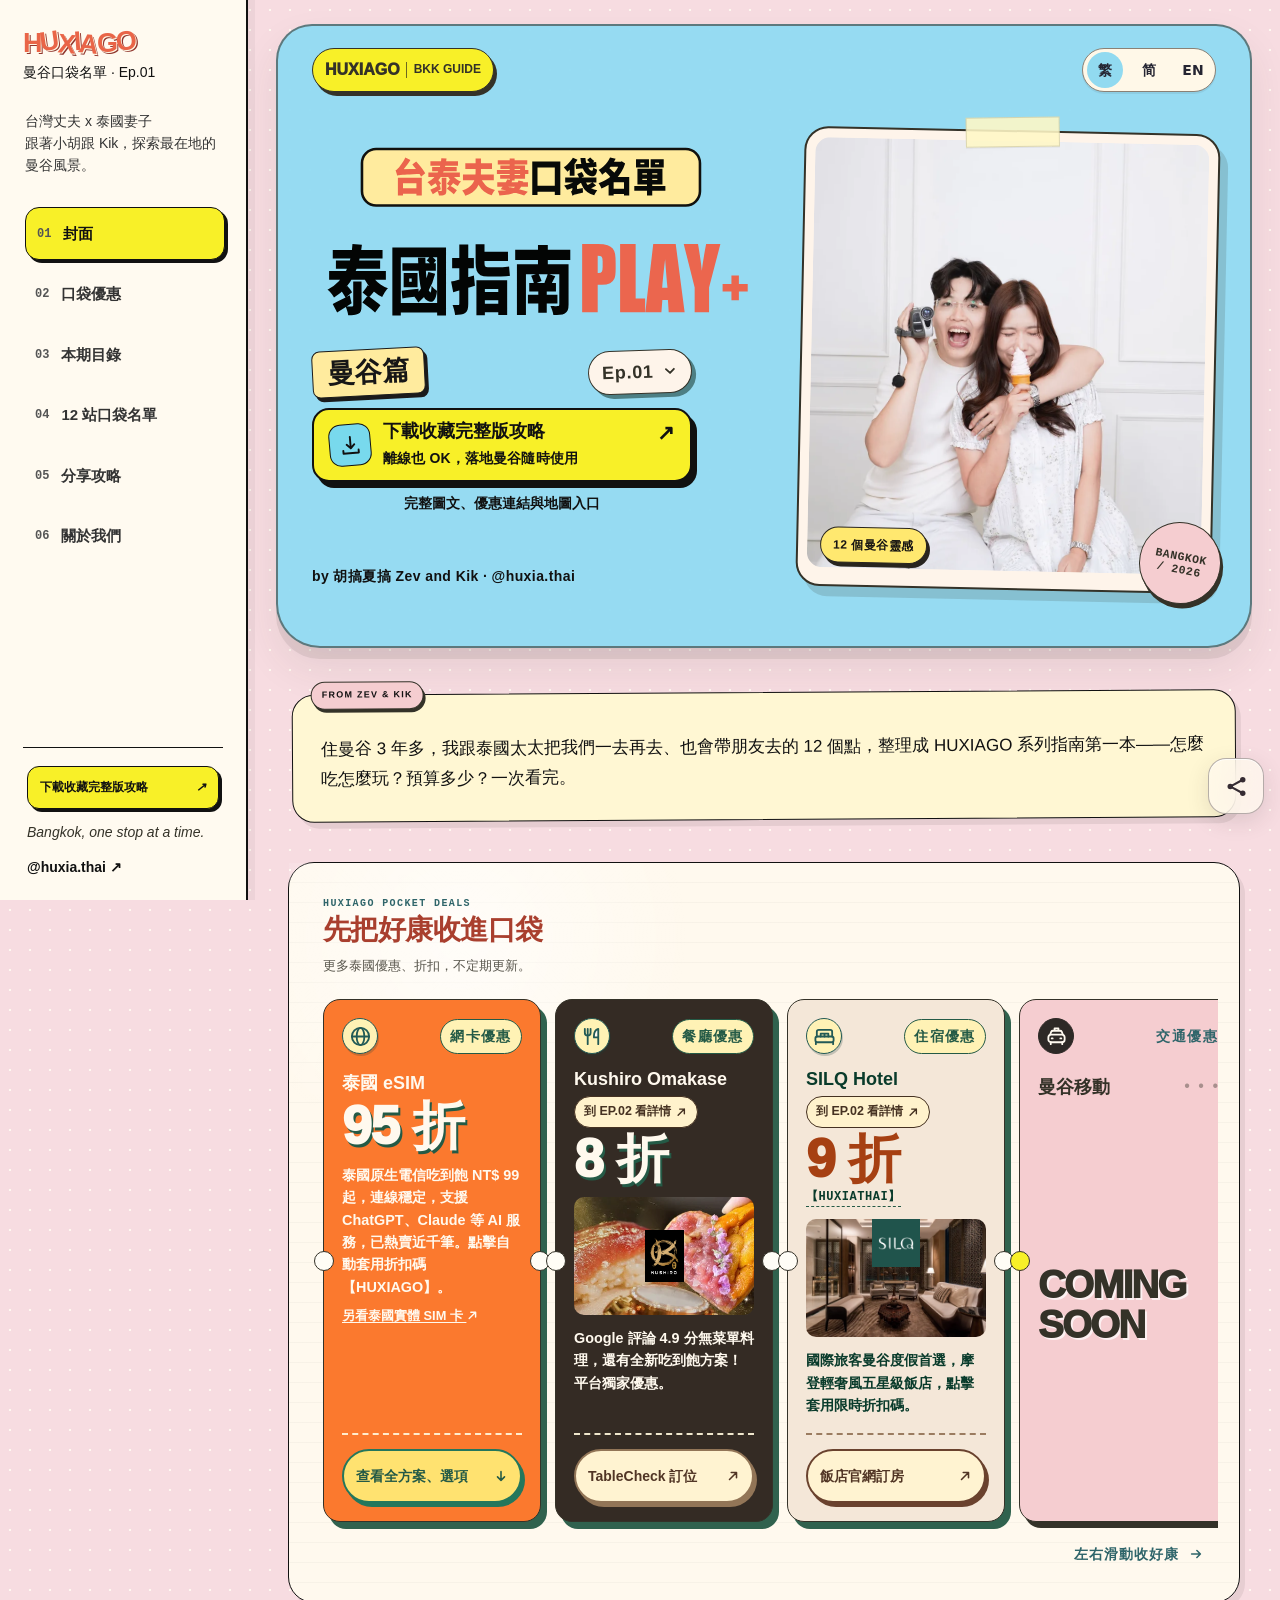
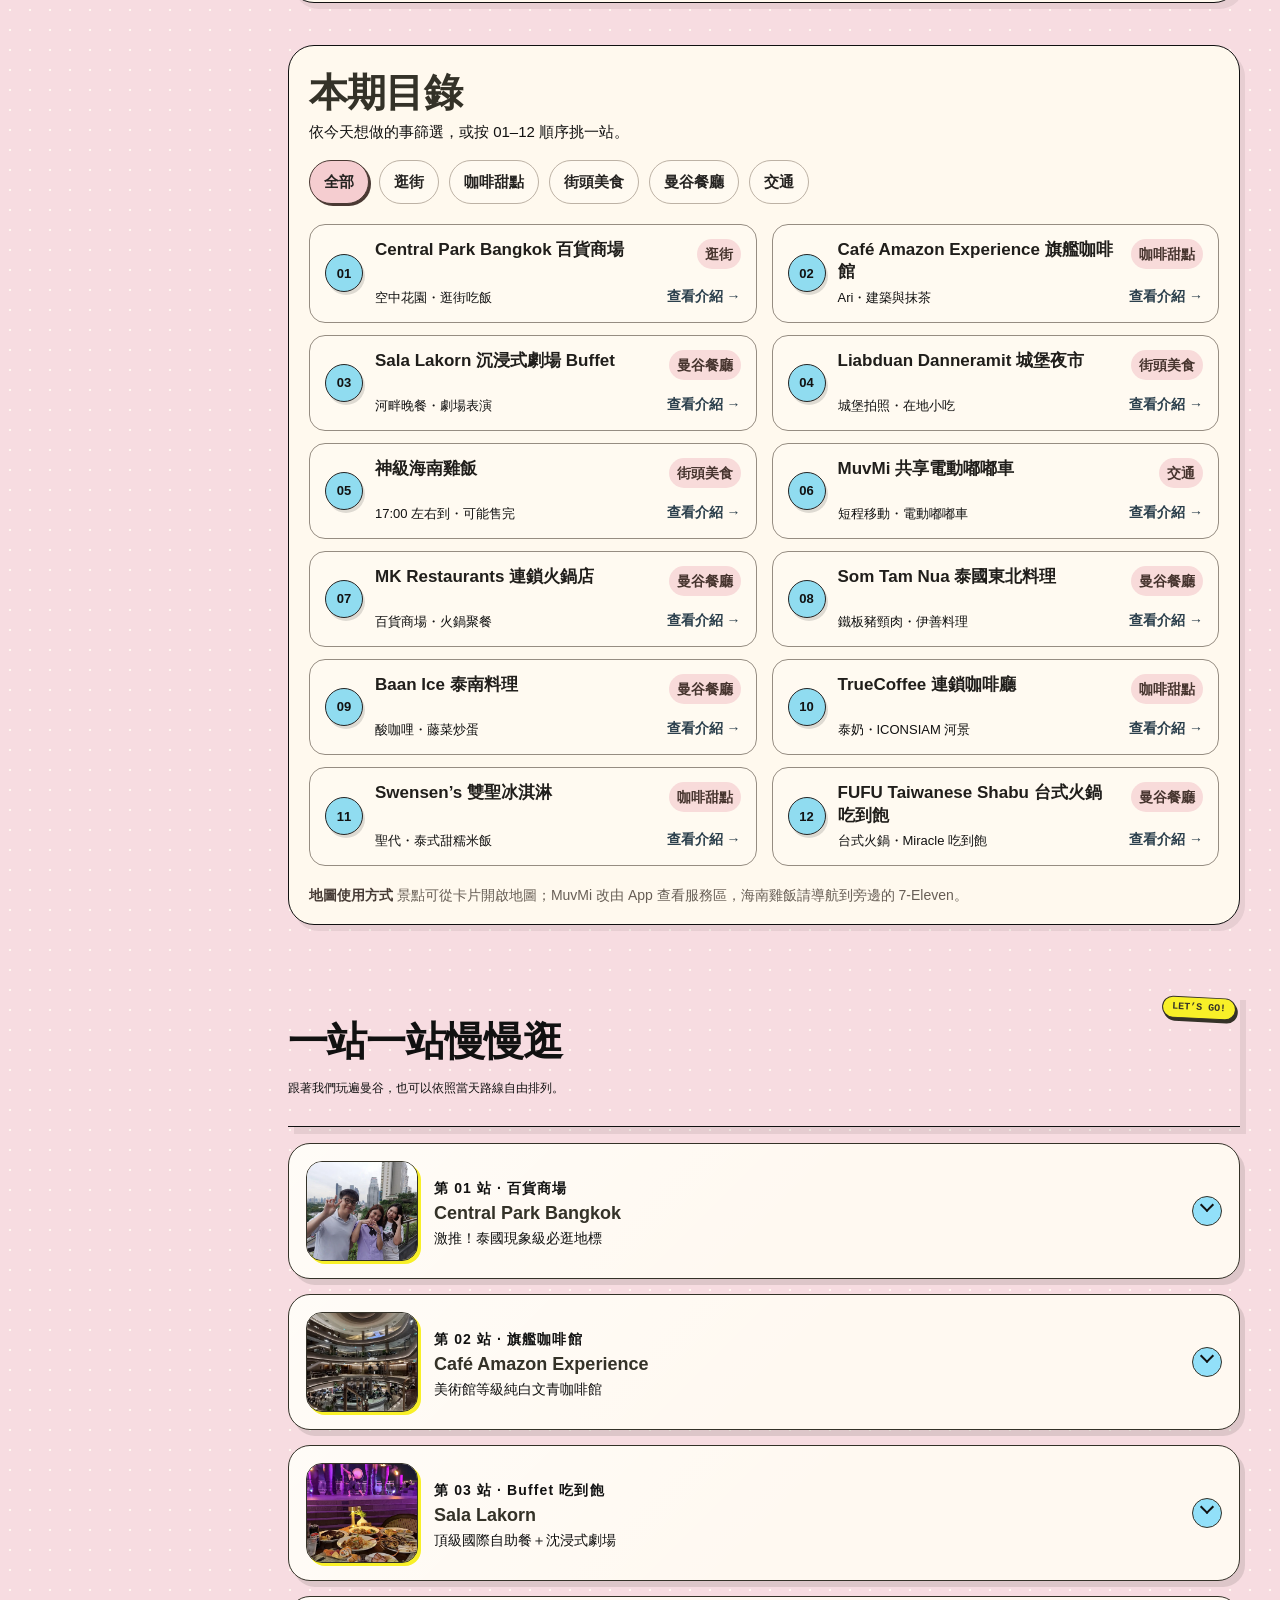
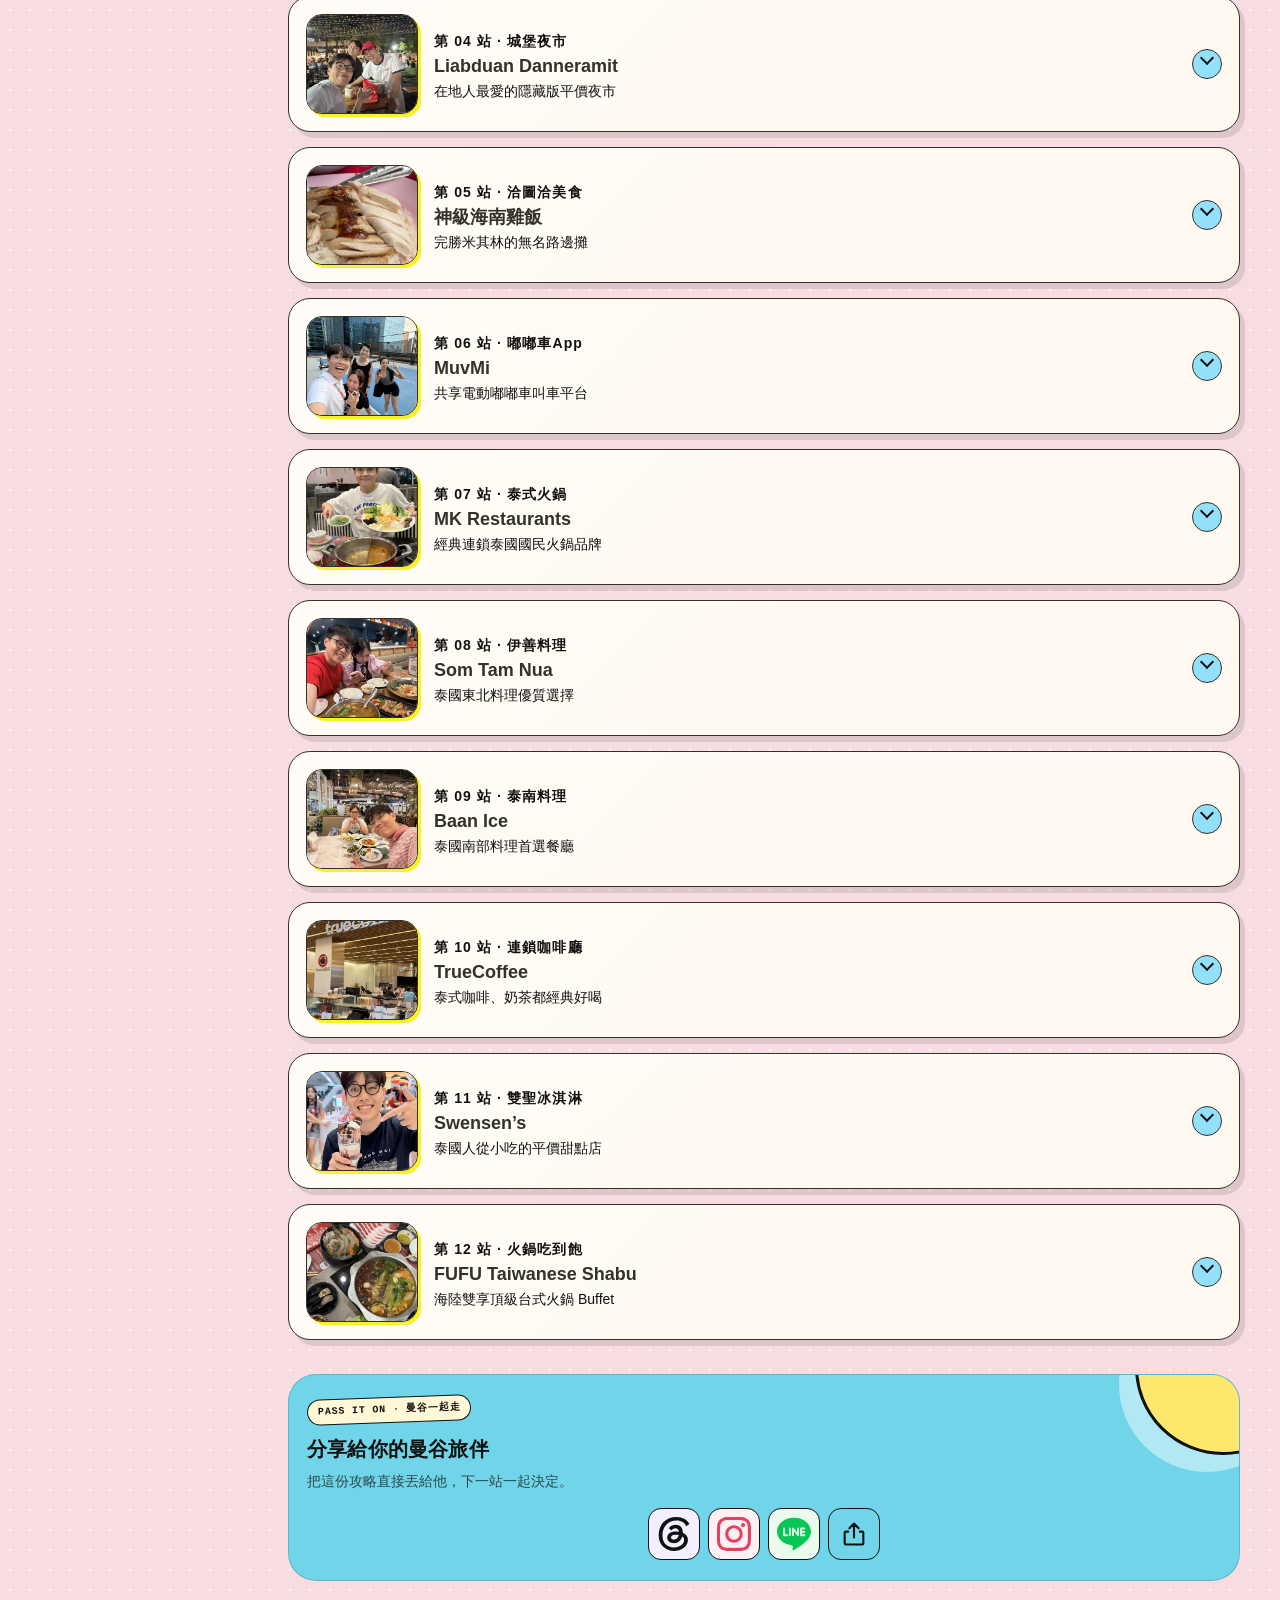
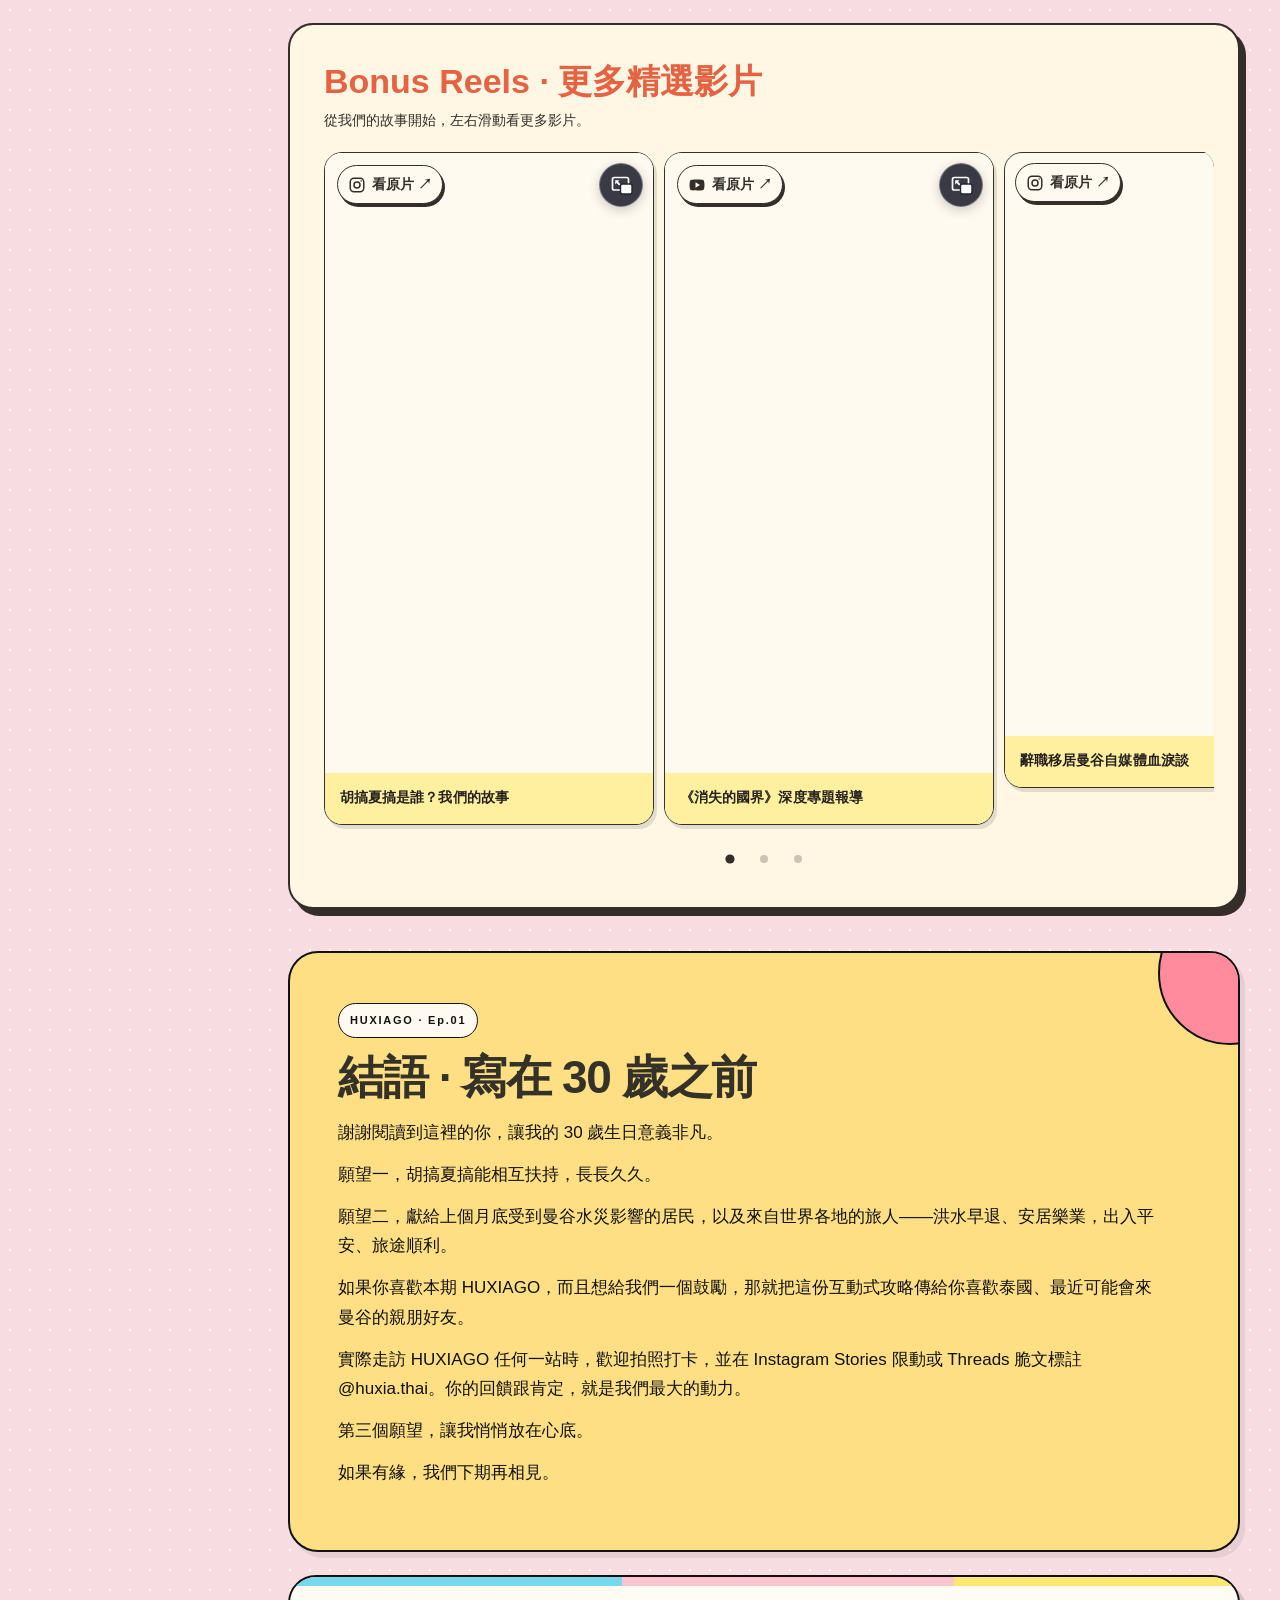
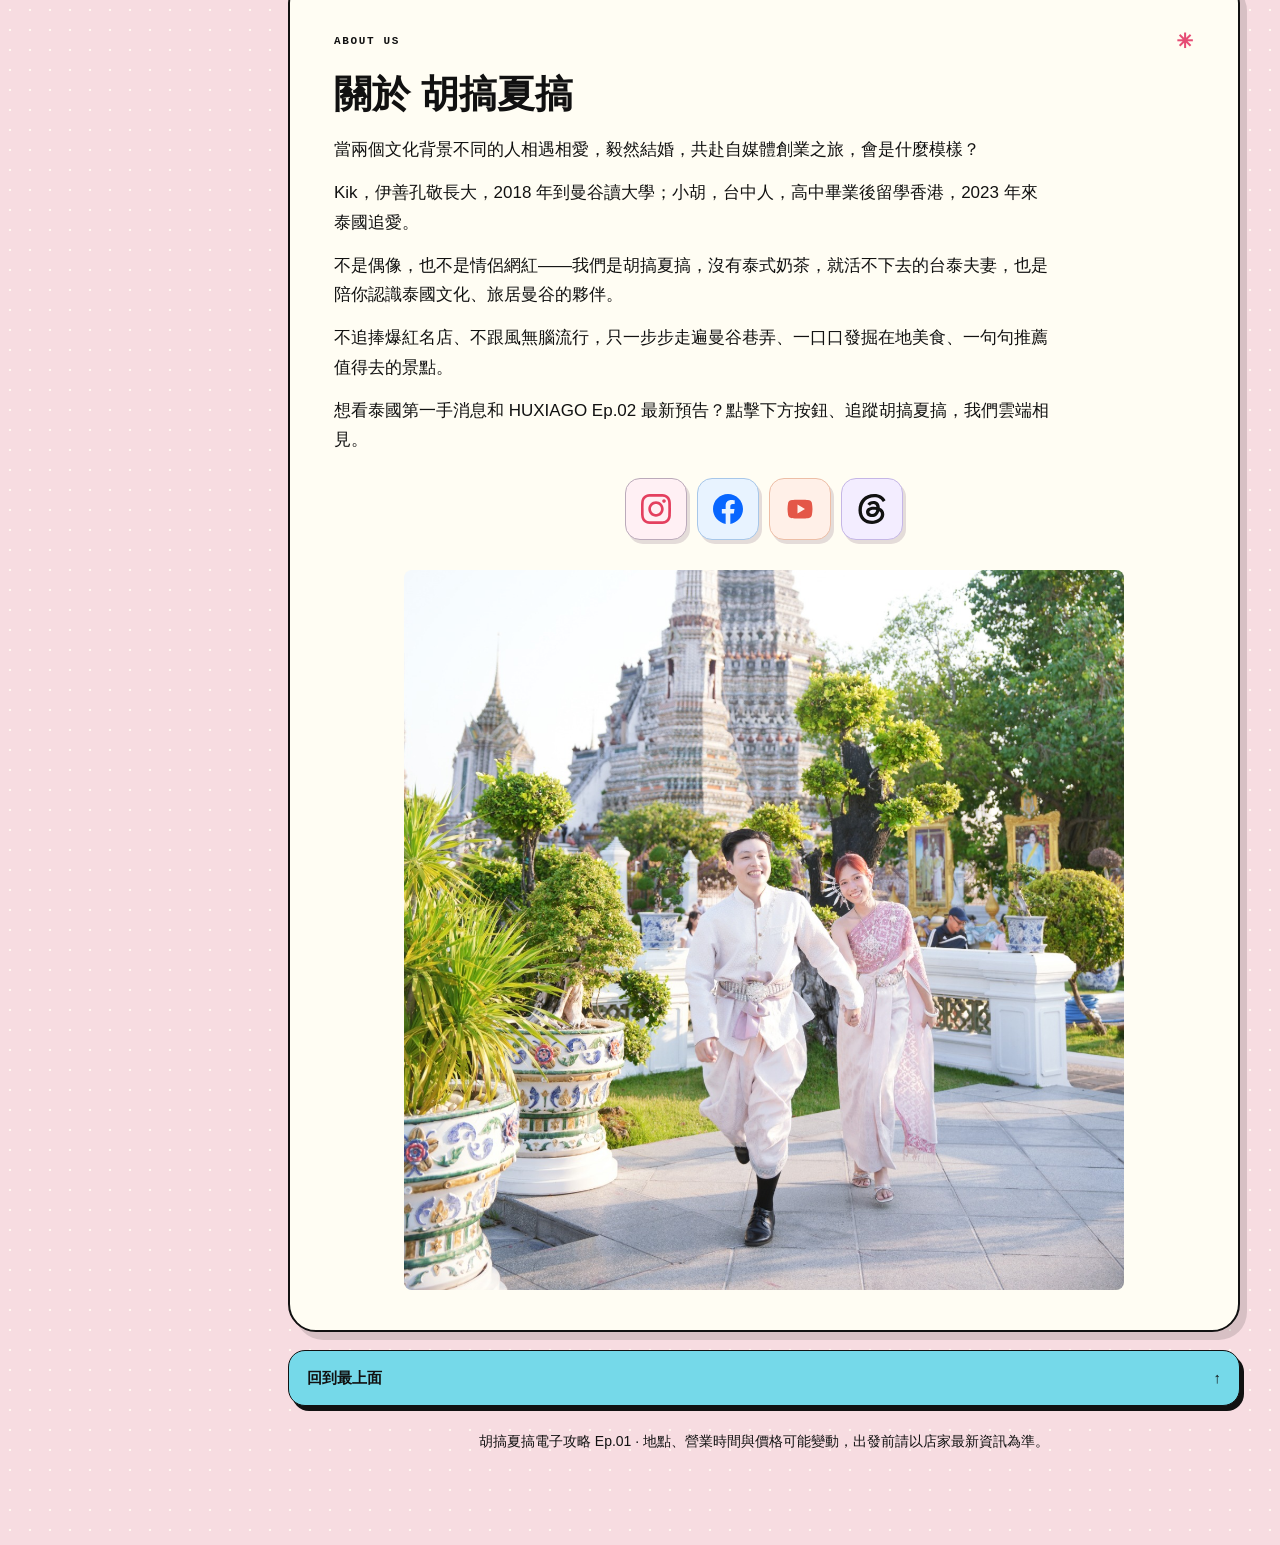
==== commit 32c8d6bd: "Track named controls across both journal issues" ====
--- a/index.html
+++ b/index.html
@@ -2352,6 +2352,7 @@
 else document.querySelectorAll('.reel-figure:not(:has(.ep01-reel-play))').forEach(load);
 })();
 </script><script id="hux-directory-filter-v18">(()=>{const nav=document.querySelector('#toc');if(!nav)return;const buttons=[...nav.querySelectorAll('.toc-filters button')];const links=[...nav.querySelectorAll('.toc-list a[data-category]')];buttons.forEach(button=>button.addEventListener('click',()=>{const value=button.dataset.filter;buttons.forEach(b=>b.setAttribute('aria-pressed',String(b===button)));links.forEach(a=>{a.hidden=value!=='全部'&&a.dataset.category!==value});}));})();</script><script id="hux-gallery-height-script-v20">(()=>{const galleries=[...document.querySelectorAll('details.card .gallery')];const nearest=(gallery)=>{const center=gallery.getBoundingClientRect().left+gallery.clientWidth/2;let best=null,distance=Infinity;for(const figure of gallery.children){if(figure.tagName!=='FIGURE')continue;const rect=figure.getBoundingClientRect(),gap=Math.abs(rect.left+rect.width/2-center);if(gap<distance){distance=gap;best=figure}}return best};const update=(gallery)=>{if(!gallery.closest('details[open]'))return;const figure=nearest(gallery);if(!figure)return;const size=figure.getBoundingClientRect().height;if(!size)return;const style=getComputedStyle(gallery);const extra=parseFloat(style.paddingTop)+parseFloat(style.paddingBottom)+7;gallery.style.height=Math.ceil(size+extra)+'px'};galleries.forEach(gallery=>{let frame=0;const schedule=()=>{cancelAnimationFrame(frame);frame=requestAnimationFrame(()=>{if(scrolling)defer();else update(gallery)})};let settleTimer=0,scrolling=false;const settle=()=>{clearTimeout(settleTimer);scrolling=false;schedule()};const defer=()=>{clearTimeout(settleTimer);settleTimer=setTimeout(settle,180)};gallery.addEventListener('scroll',()=>{scrolling=true;cancelAnimationFrame(frame);defer()},{passive:true});gallery.addEventListener('scrollend',settle,{passive:true});gallery.closest('details').addEventListener('toggle',schedule);gallery.querySelectorAll('img').forEach(img=>img.addEventListener('load',schedule,{once:true}));if('ResizeObserver'in window){const observer=new ResizeObserver(schedule);gallery.querySelectorAll('figure').forEach(f=>observer.observe(f))}if(gallery.closest('details[open]'))schedule()});window.addEventListener('resize',()=>galleries.forEach(update),{passive:true})})();</script><script id="hux-reel-pip-v21">(()=>{let active=null;const close=()=>{if(!active)return;const {shell,figure,wasLoaded}=active;shell.remove();if(wasLoaded){const viewport=figure.querySelector('.reel-viewport');const iframe=document.createElement('iframe');iframe.title=figure.querySelector('figcaption').textContent;iframe.src=figure.dataset.embed;iframe.loading='lazy';iframe.allow='autoplay; encrypted-media; picture-in-picture';viewport.append(iframe);figure.classList.add('is-loaded')}active=null};document.addEventListener('click',event=>{const button=event.target.closest('.reel-pip-launch');if(!button)return;event.preventDefault();const figure=button.closest('.reel-figure');if(active?.figure===figure){close();return}close();const wasLoaded=figure.classList.contains('is-loaded');figure.querySelector('.reel-viewport iframe')?.remove();figure.classList.remove('is-loaded');const link=figure.querySelector('.reel-origin');const shell=document.createElement('aside');shell.className='hux-reel-pip';shell.dataset.kind=figure.dataset.kind;shell.setAttribute('aria-label','浮動影片播放器');const head=document.createElement('div');head.className='hux-reel-pip-head';const title=document.createElement('span');title.textContent=figure.querySelector('figcaption').textContent;const original=document.createElement('a');original.href=link.href;original.target='_blank';original.rel='noopener noreferrer';original.textContent='原片 ↗';original.setAttribute('aria-label','開啟原片');const exit=document.createElement('button');exit.type='button';exit.textContent='×';exit.setAttribute('aria-label','關閉浮動影片');exit.addEventListener('click',close);head.append(title,original,exit);const screen=document.createElement('div');screen.className='hux-reel-pip-screen';const frame=document.createElement('iframe');frame.title=title.textContent;frame.src=figure.dataset.embed;frame.allow='autoplay; encrypted-media; picture-in-picture';screen.append(frame);shell.append(head,screen);document.body.append(shell);active={shell,figure,wasLoaded};let drag=null;head.addEventListener('pointerdown',e=>{if(e.target.closest('a,button'))return;drag={x:e.clientX,y:e.clientY,left:shell.getBoundingClientRect().left,top:shell.getBoundingClientRect().top};head.setPointerCapture(e.pointerId)});head.addEventListener('pointermove',e=>{if(!drag)return;const x=Math.max(0,Math.min(innerWidth-shell.offsetWidth,drag.left+e.clientX-drag.x));const y=Math.max(0,Math.min(innerHeight-shell.offsetHeight,drag.top+e.clientY-drag.y));shell.style.left=x+'px';shell.style.top=y+'px';shell.style.right='auto';shell.style.bottom='auto'});head.addEventListener('pointerup',()=>drag=null);head.addEventListener('pointercancel',()=>drag=null)});document.addEventListener('keydown',e=>{if(e.key==='Escape')close()})})();</script>
+<script type="application/json" id="hux-analytics-catalog">{"EP.01":[{"episode":"EP.01","anchor":"spot-1","id":"central-park-bangkok","name":"Central Park Bangkok","tag":"逛街","position":1},{"episode":"EP.01","anchor":"spot-2","id":"cafe-amazon-experience","name":"Café Amazon Experience","tag":"咖啡甜點","position":2},{"episode":"EP.01","anchor":"spot-3","id":"sala-lakorn","name":"Sala Lakorn","tag":"曼谷餐廳","position":3},{"episode":"EP.01","anchor":"spot-4","id":"liabduan-danneramit","name":"Liabduan Danneramit","tag":"街頭美食","position":4},{"episode":"EP.01","anchor":"spot-5","id":"hainanese-chicken-rice","name":"無名海南雞飯","tag":"街頭美食","position":5},{"episode":"EP.01","anchor":"spot-6","id":"muvmi","name":"MuvMi","tag":"交通","position":6},{"episode":"EP.01","anchor":"spot-7","id":"mk-restaurants","name":"MK Restaurants","tag":"曼谷餐廳","position":7},{"episode":"EP.01","anchor":"spot-8","id":"som-tam-nua","name":"Som Tam Nua","tag":"曼谷餐廳","position":8},{"episode":"EP.01","anchor":"spot-9","id":"baan-ice","name":"Baan Ice","tag":"曼谷餐廳","position":9},{"episode":"EP.01","anchor":"spot-10","id":"truecoffee","name":"TrueCoffee","tag":"咖啡甜點","position":10},{"episode":"EP.01","anchor":"spot-11","id":"swensens","name":"Swensen’s","tag":"咖啡甜點","position":11},{"episode":"EP.01","anchor":"spot-12","id":"fufu-taiwanese-shabu","name":"FUFU Taiwanese Shabu","tag":"曼谷餐廳","position":12}],"EP.02":[{"episode":"EP.02","anchor":"kushiro","id":"kushiro","name":"Kushiro Omakase and Japanese Dining","tag":"曼谷餐廳","position":1},{"episode":"EP.02","anchor":"silq","id":"silq","name":"SILQ Hotel & Residence","tag":"住宿","position":2},{"episode":"EP.02","anchor":"gan-da","id":"gan-da","name":"กานดาอาหารตามสั่ง","tag":"街頭美食","position":3},{"episode":"EP.02","anchor":"hani-spa","id":"hani-spa","name":"Hani Spa","tag":"按摩放鬆","position":4},{"episode":"EP.02","anchor":"chowchercof","id":"chowchercof","name":"Chowchercof","tag":"咖啡甜點","position":5},{"episode":"EP.02","anchor":"bang-sue-junction","id":"bang-sue-junction","name":"Bang Sue Junction","tag":"逛街","position":6},{"episode":"EP.02","anchor":"saen-saep","id":"saen-saep","name":"Saen Saep Express Boat","tag":"交通","position":7}],"offers":[{"id":"esim","name":"泰國 eSIM","tag":"網卡優惠","cta":"huxiago-esim"},{"id":"kushiro","name":"Kushiro Omakase","tag":"曼谷餐廳","cta":"ep02-kushiro-offer"},{"id":"silq","name":"SILQ Hotel & Residence","tag":"住宿","cta":"ep02-silq-offer"}]}</script>
 <script id="hux-analytics">
 (()=>{
   if(window.huxiagoAnalytics)return;
@@ -2359,6 +2360,10 @@
   const episode=config.episode||'EP.01';
   const itemId=config.itemId||'huxiago_vol01';
   const issueContext=config.language?{item_id:itemId,episode,content_language:config.language}:null;
+  const analyticsCatalog=JSON.parse(document.getElementById('hux-analytics-catalog').textContent);
+  const catalog=analyticsCatalog[episode]||[];
+  const offerCatalog=new Map(analyticsCatalog.offers.map(offer=>[offer.id,offer]));
+  const entries=new Map(catalog.map(place=>[place.anchor,place]));
   const cardSelector='details.card[id^="spot-"],details.card[data-analytics-position]';
   const ga4MeasurementId=String(config.ga4MeasurementId||'').trim();
   const clarityProjectId=String(config.clarityProjectId||'').trim();
@@ -2395,7 +2400,7 @@
   const cleanText=value=>String(typeof value==='string'?value:(value?.getAttribute?.('aria-label')||value?.textContent||'')).replace(/\s+/g,' ').trim().slice(0,100);
   const track=(eventName,parameters={})=>{
     if(!/^[a-z][a-z0-9_]{0,39}$/.test(eventName))return;
-    const payload=Object.fromEntries(Object.entries({item_id:itemId,episode,...issueContext,...parameters}).filter(([,value])=>value!==''&&value!=null));
+    const payload=Object.fromEntries(Object.entries({item_id:itemId,episode,content_language:config.language||document.documentElement.lang,...issueContext,...parameters}).filter(([,value])=>value!==''&&value!=null));
     try{if(hasGa4&&typeof window.gtag==='function')window.gtag('event',eventName,{...payload,send_to:ga4MeasurementId})}catch(error){}
     try{
       if(hasClarity&&typeof window.clarity==='function'){
@@ -2435,6 +2440,94 @@
     }
     return '';
   };
+
+  // Independent audit of site-operated controls. Existing outcome event semantics stay separate.
+  const controlSelector='a[href],button,summary,input:not([type="hidden"]),select,label[for],[role="button"],[role="tab"],[role="link"]';
+  const controlLabels={toc:'目錄',open:'開卡',map:'地圖',offer:'優惠',download:'下載',share:'分享',language:'語言',filter:'分類篩選',reel:'影音',gallery:'圖集',navigate:'頁內導覽',link:'外連',select:'選擇',button:'按鈕',play:'播放',pause:'暫停',seek:'拖曳進度'};
+  const digest=value=>{
+    let hash=2166136261;
+    for(let i=0;i<value.length;i++)hash=Math.imul(hash^value.charCodeAt(i),16777619);
+    return (hash>>>0).toString(36);
+  };
+  const token=value=>String(value||'').toLowerCase().replace(/[^a-z0-9_-]+/g,'-').replace(/^-|-$/g,'');
+  const destination=element=>{
+    if(!element.matches('a[href]'))return '';
+    const url=getUrl(element);
+    if(!url||!/^https?:$/.test(url.protocol))return '';
+    const fragment=url.hash.split('?')[0];
+    return url.origin===location.origin?url.pathname+fragment:url.origin+url.pathname+(fragment.startsWith('#/')?fragment:'');
+  };
+  const catalogContext=control=>{
+    const card=control.closest(cardSelector);
+    const href=control.getAttribute('href')||'';
+    return entries.get(card?.id)||((href.startsWith('#')&&entries.get(href.slice(1)))||null);
+  };
+  const filterKeys=[
+    ['all','全部','All'],['shopping','逛街','Shopping'],['coffee-dessert','咖啡甜點','咖啡甜点','Coffee & desserts'],
+    ['street-food','街頭美食','街头美食','Street food'],['restaurant','曼谷餐廳','曼谷餐厅','Dining'],
+    ['transport','交通','Transport'],['accommodation','住宿','Stay'],['wellness','按摩放鬆','按摩放松','Wellness']
+  ];
+  const describeControl=(control, override)=>{
+    const href=control.getAttribute('href')||'';
+    const url=control.matches('a[href]')?getUrl(control):null;
+    const kind=override||(control.matches('.toc a[href^="#"]')?'toc':
+      control.matches('summary')?'open':control.matches('[data-get-guide],[download]')?'download':
+      control.matches('[data-share]')?'share':control.matches('[data-hux-lang]')||control.closest('.lang-switch,.lang-switcher')?'language':
+      control.matches('[data-filter]')?'filter':control.matches('.ticket-cta:not(.ticket-map),.ticket-related')?'offer':
+      url&&isMap(url)?'map':control.closest('.reel-figure,.hux-reel-pip-head,.clip')?'reel':
+      control.closest('.gallery')?'gallery':url?(url.origin===location.origin?'navigate':'link'):
+      control.matches('select,input')?'select':'button');
+    const place=catalogContext(control);
+    const ticket=control.closest('.deal-ticket');
+    const offerId=ticket?.dataset.sharedDeal;
+    const offer=offerCatalog.get(offerId);
+    const component=control.closest('[id]')?.id||placement(control);
+    const scope=place?.id||(offerId&&'offer-'+offerId)||token(component)||'guide';
+    const explicit=control.dataset.ctaId||control.getAttribute('id')||control.dataset.share||control.dataset.huxLang||control.dataset.filter;
+    const group=control.closest('summary,details.card,nav,header,section,aside,.deal-ticket,.gallery,.reel-figure')||document.body;
+    const ordinal=[...group.querySelectorAll(control.matches('video')?'video':controlSelector)].indexOf(control)+1;
+    const route=destination(control).replace(/^\/(?:bkk-ep02-zh|ep02-(?:zh-hant|zh-hans|en))(?:\.html)?(?=\/|#|$)/i,'/ep02');
+    const qualifier=explicit||route||[...control.classList].filter(v=>!/^is-|^active$/.test(v)).sort().join(' ')||control.tagName;
+    const categoryKey=filterKeys.find(([, ...labels])=>labels.includes(control.dataset.filter))?.[0];
+    const semantic=categoryKey||(kind==='download'?'offline-guide':
+      control.matches('.ticket-details')?'issue-details':
+      control.matches('.ticket-related')?'physical-sim':
+      kind==='map'?'google-maps':
+      kind==='navigate'&&/^\/ep02(?:\.html)?(?:#|$)/.test(route)&&!href.startsWith('#')?'ep02':
+      kind==='navigate'&&href.startsWith('#')?token(href.slice(1)):
+      token(explicit));
+    const primary=['toc','open'].includes(kind)&&place;
+    const action=primary?kind:[kind,semantic||digest(qualifier),ordinal||1].join(':');
+    const ctaId=(control.dataset.ctaId||[scope,action].join(':')).slice(0,96);
+    const display=cleanText(control)||controlLabels[kind]||kind;
+    return {
+      cta_id:ctaId,link_id:ctaId,link_text:display,action_type:kind,cta_location:placement(control),
+      link_url:route&&url?safeUrl(url):undefined,link_domain:url?.hostname,
+      offer_id:offerId,offer_name:offer?.name,
+      content_category:place?.tag||offer?.tag,
+      ...(place?{place_id:place.id,place_name:place.name,content_id:episode+':'+place.id,content_category:place.tag,position:place.position}:{})
+    };
+  };
+  const auditClick=event=>{
+    if(event.type==='auxclick'&&event.button!==1)return;
+    const target=event.target instanceof Element?event.target:event.target?.parentElement;
+    const control=target?.closest(controlSelector);
+    if(!control||control.closest('[inert]')||control.matches(':disabled,[aria-disabled="true"],.ticket-disabled,select'))return;
+    if(control.matches('label[for]')&&control.control)return; // native click arrives on the associated control
+    track('ui_click',describeControl(control));
+  };
+  document.addEventListener('click',auditClick,true);
+  document.addEventListener('auxclick',auditClick,true);
+  document.addEventListener('change',event=>{
+    if(event.target instanceof HTMLSelectElement)track('ui_click',describeControl(event.target,'select'));
+  },true);
+  for(const [mediaEvent,action] of [['play','play'],['pause','pause'],['seeked','seek']]){
+    document.addEventListener(mediaEvent,event=>{
+      if(event.target instanceof HTMLVideoElement)track('media_control',describeControl(event.target,action));
+    },true);
+  }
+
+
   document.addEventListener('click',event=>{
     const target=event.target instanceof Element?event.target:event.target?.parentElement;
     if(!target)return;
@@ -2459,7 +2552,7 @@
     if(anchor.matches('[data-get-guide]')){
       track('guide_download',{...common,item_name:`HUXIAGO Vol.${episode.split('.').pop()} HTML`,download_stage:'click',file_name:anchor.getAttribute('download')||url.pathname.split('/').pop(),file_extension:'html'});
     }else if(anchor.matches('.ticket-cta:not(.ticket-map)')){
-      track('offer_click',{...common,offer_name:cleanText(anchor.closest('.deal-ticket')?.querySelector('h3'))||'Unknown offer'});
+      track('offer_click',{...common,cta_id:anchor.dataset.ctaId,link_id:anchor.dataset.ctaId,offer_id:anchor.closest('.deal-ticket')?.dataset.sharedDeal,offer_name:cleanText(anchor.closest('.deal-ticket')?.querySelector('h3'))||'Unknown offer'});
     }else if(isMap(url)){
       track('map_click',common);
     }else if(anchor.matches('.reel-origin,.reel-external')||anchor.closest('.hux-reel-pip-head')){
@@ -2472,7 +2565,13 @@
   },true);
   // Capture canonical names before a language controller can change headings.
   const places=new Map([...document.querySelectorAll(cardSelector)].map(card=>[
-    card.id,{card,parameters:Object.freeze({place_id:card.id,place_name:cleanText(card.dataset.analyticsPlaceName||card.querySelector('.head h3')),episode,position:Number(card.dataset.analyticsPosition||card.id.slice(5))}),
+    card.id,{card,parameters:Object.freeze({
+      place_id:entries.get(card.id)?.id||card.id,
+      place_name:entries.get(card.id)?.name||cleanText(card.dataset.analyticsPlaceName||card.querySelector('.head h3')),
+      content_id:entries.has(card.id)?episode+':'+entries.get(card.id).id:undefined,
+      content_category:entries.get(card.id)?.tag,
+      episode,position:entries.get(card.id)?.position||Number(card.dataset.analyticsPosition||card.id.slice(5))
+    }),
       paragraphs:[...card.querySelectorAll(card.dataset.analyticsPosition?'.story-copy p':'.body p')].filter(p=>cleanText(p).length>=30),since:null,viewed:false}
   ]));
   document.addEventListener('click',event=>{
@@ -2530,7 +2629,7 @@
     const observer=new IntersectionObserver(entries=>{
       for(const entry of entries){
         if(!entry.isIntersecting||entry.intersectionRatio<.5)continue;
-        track('offer_view',{offer_name:cleanText(entry.target.querySelector('h3'))||'Unknown offer',cta_location:'offer_card'});
+        track('offer_view',{offer_id:entry.target.dataset.sharedDeal,cta_id:entry.target.querySelector('.ticket-cta[data-cta-id]')?.dataset.ctaId,link_id:entry.target.querySelector('.ticket-cta[data-cta-id]')?.dataset.ctaId,offer_name:cleanText(entry.target.querySelector('h3'))||'Unknown offer',cta_location:'offer_card'});
         observer.unobserve(entry.target);
       }
     },{threshold:.5});
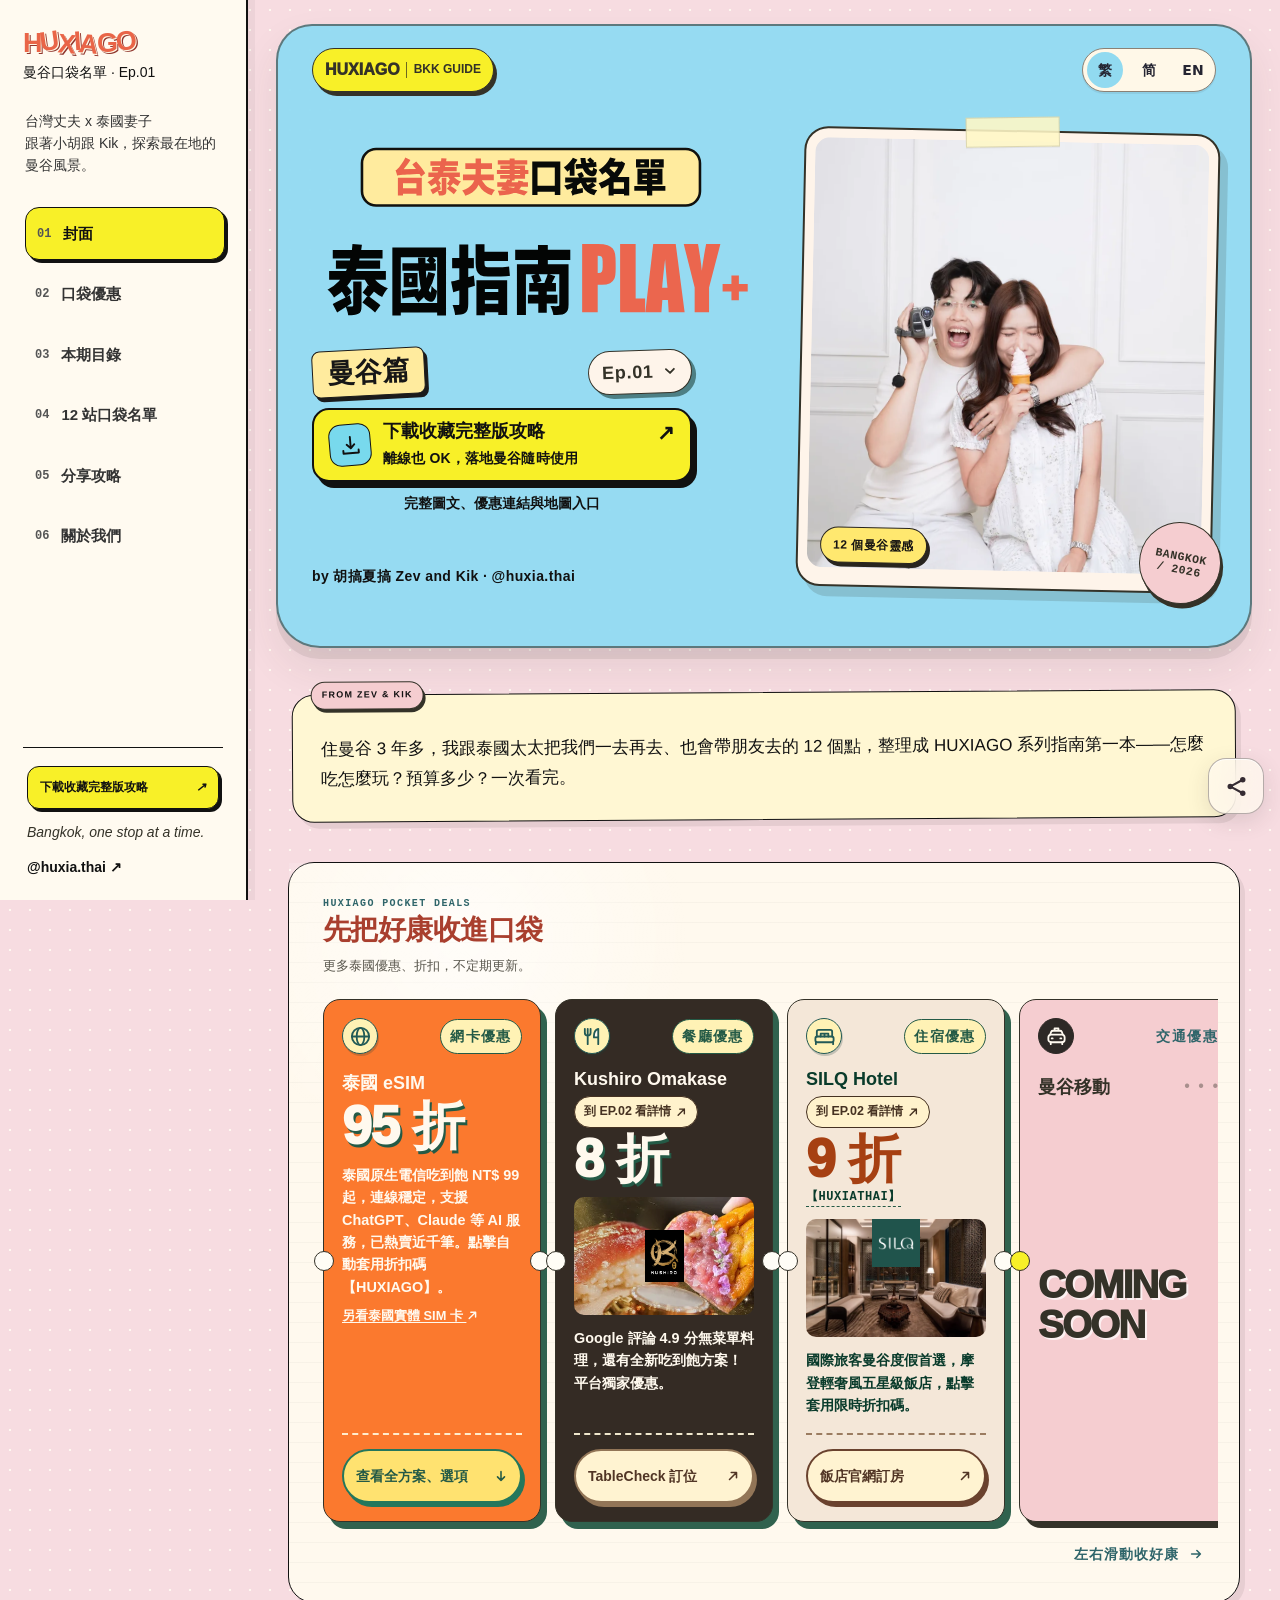
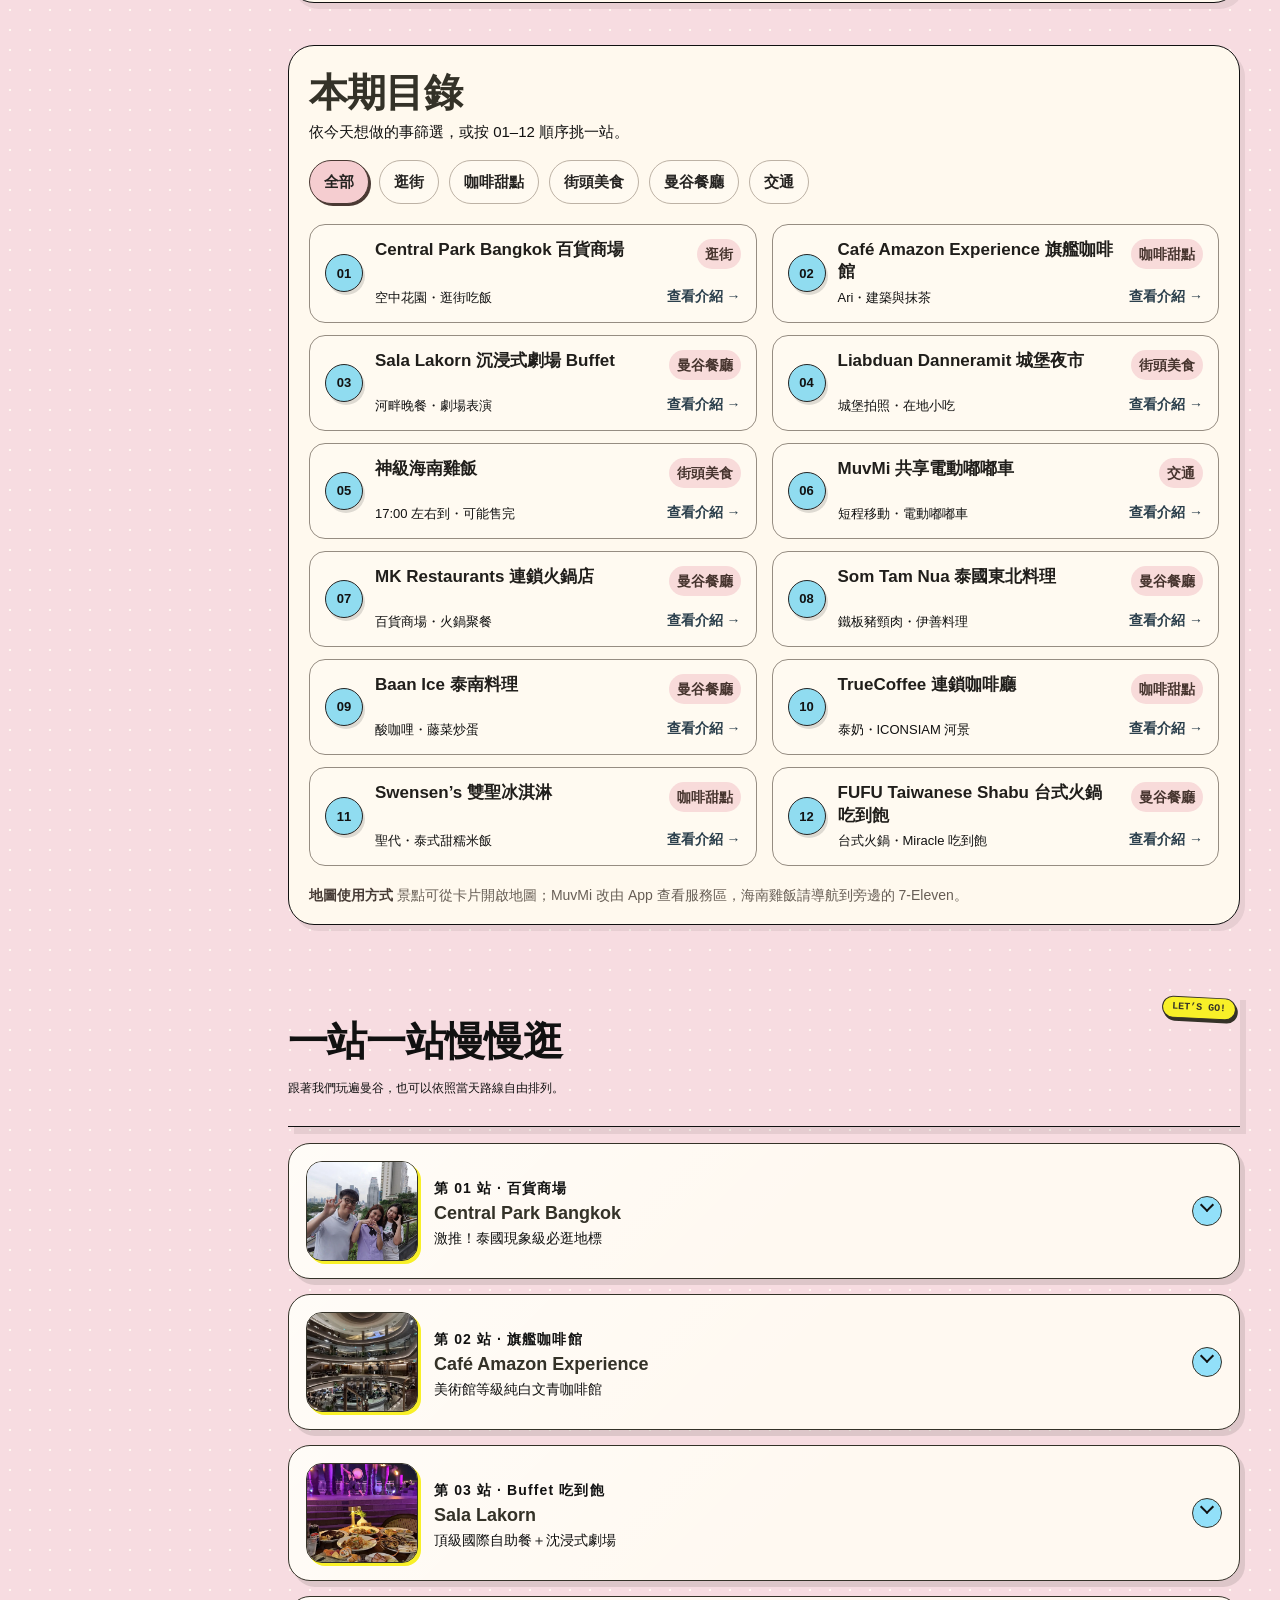
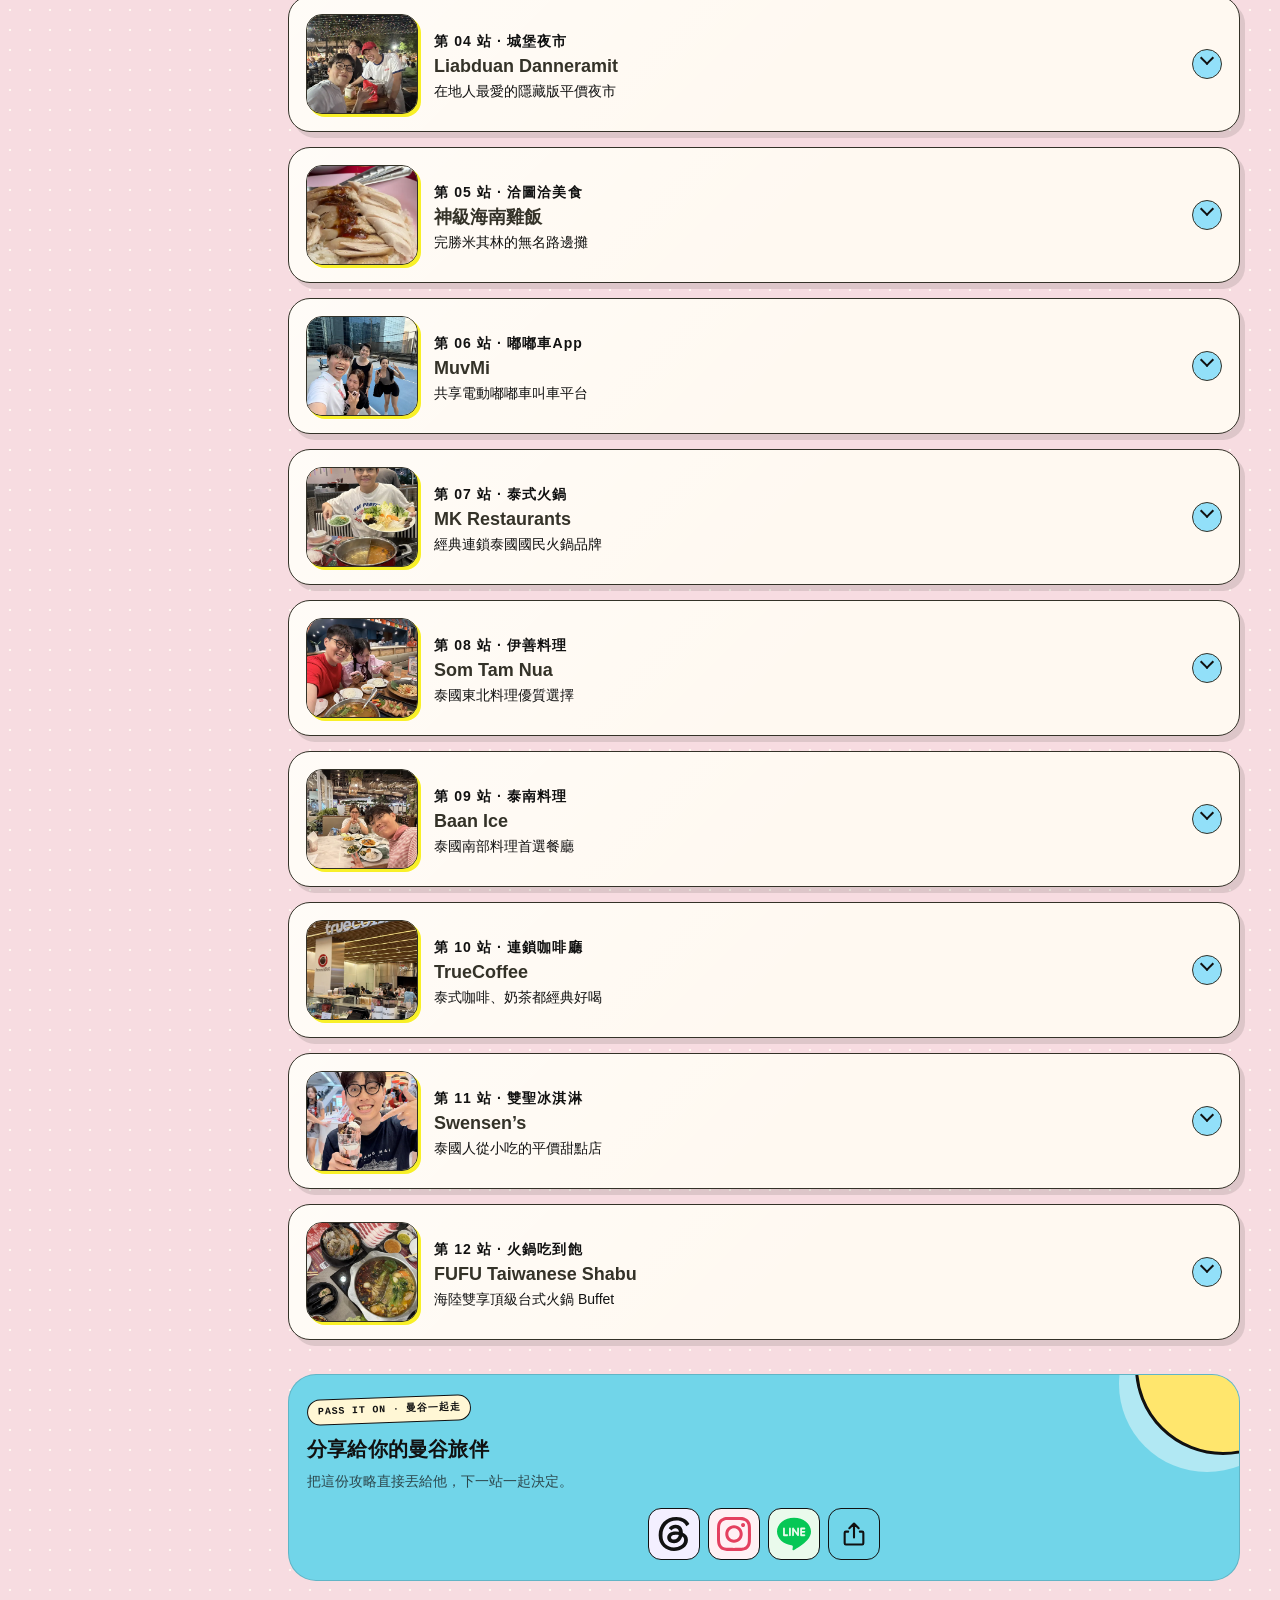
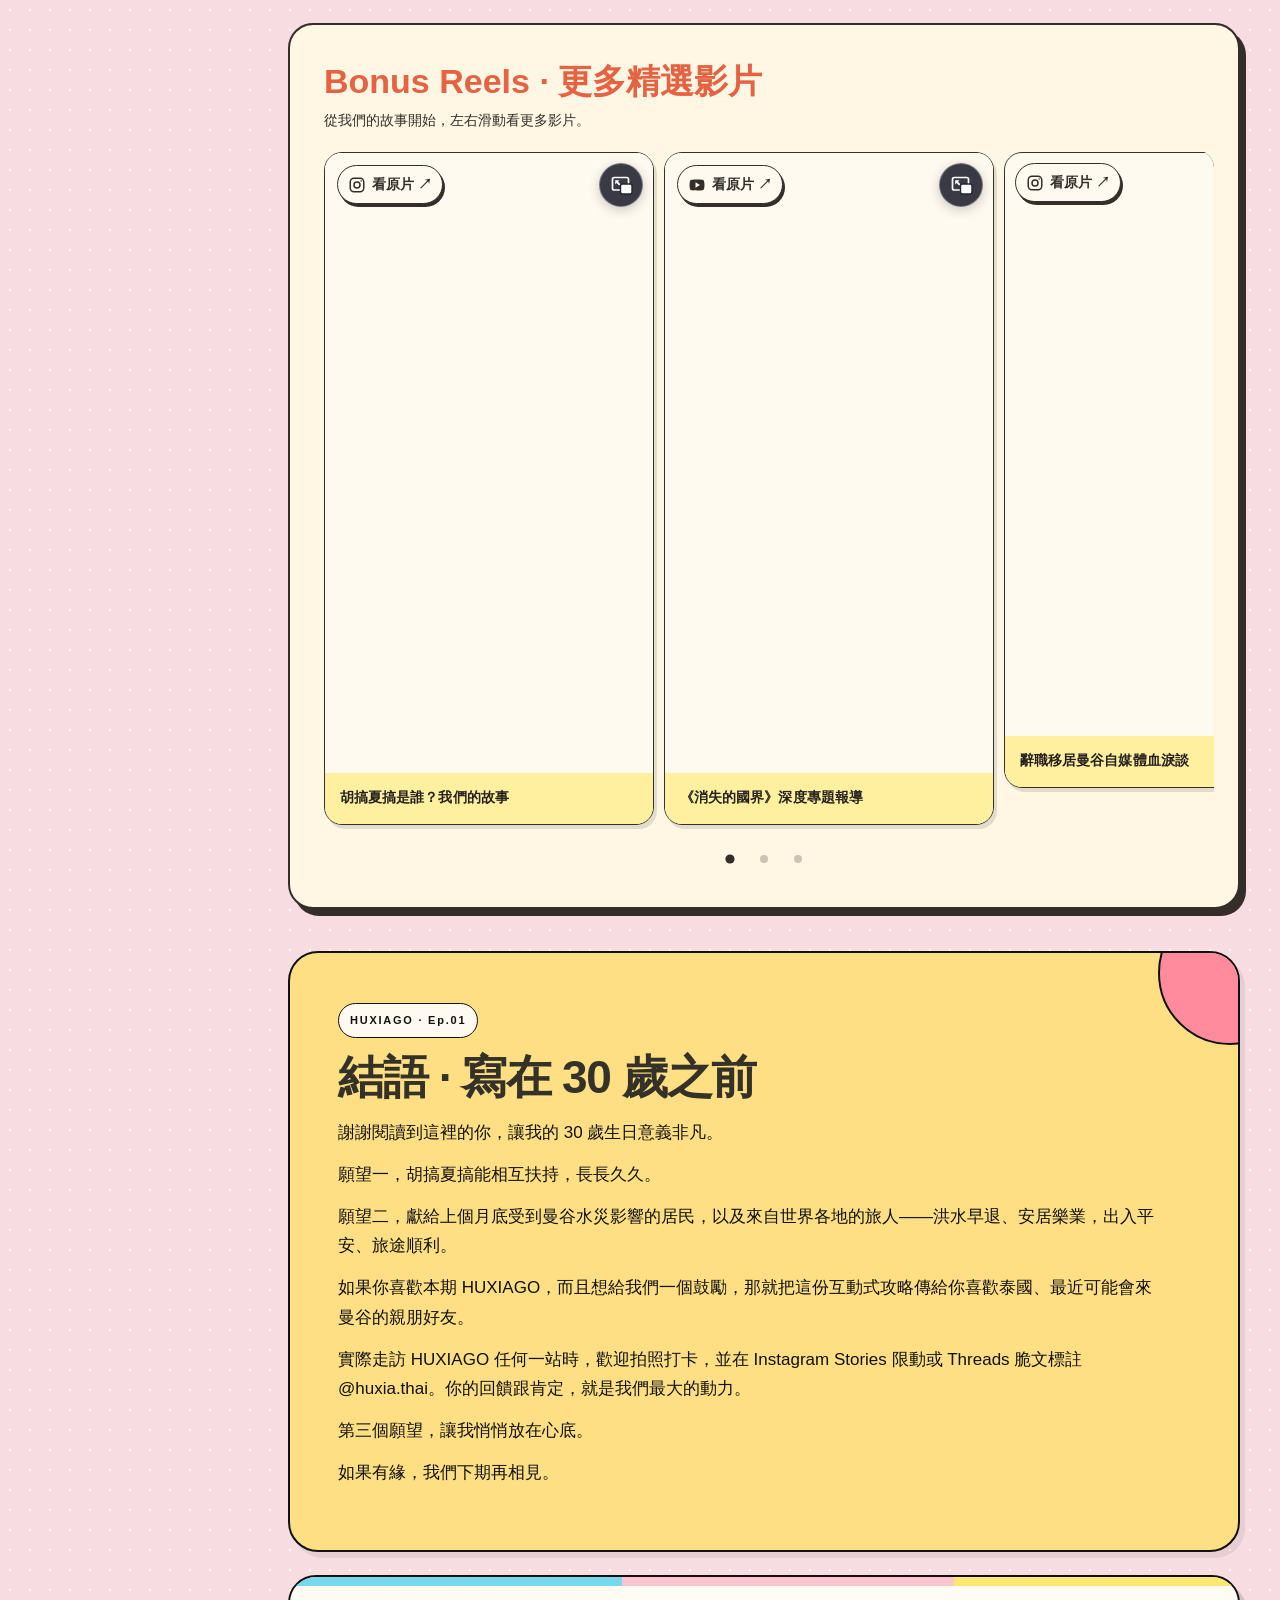
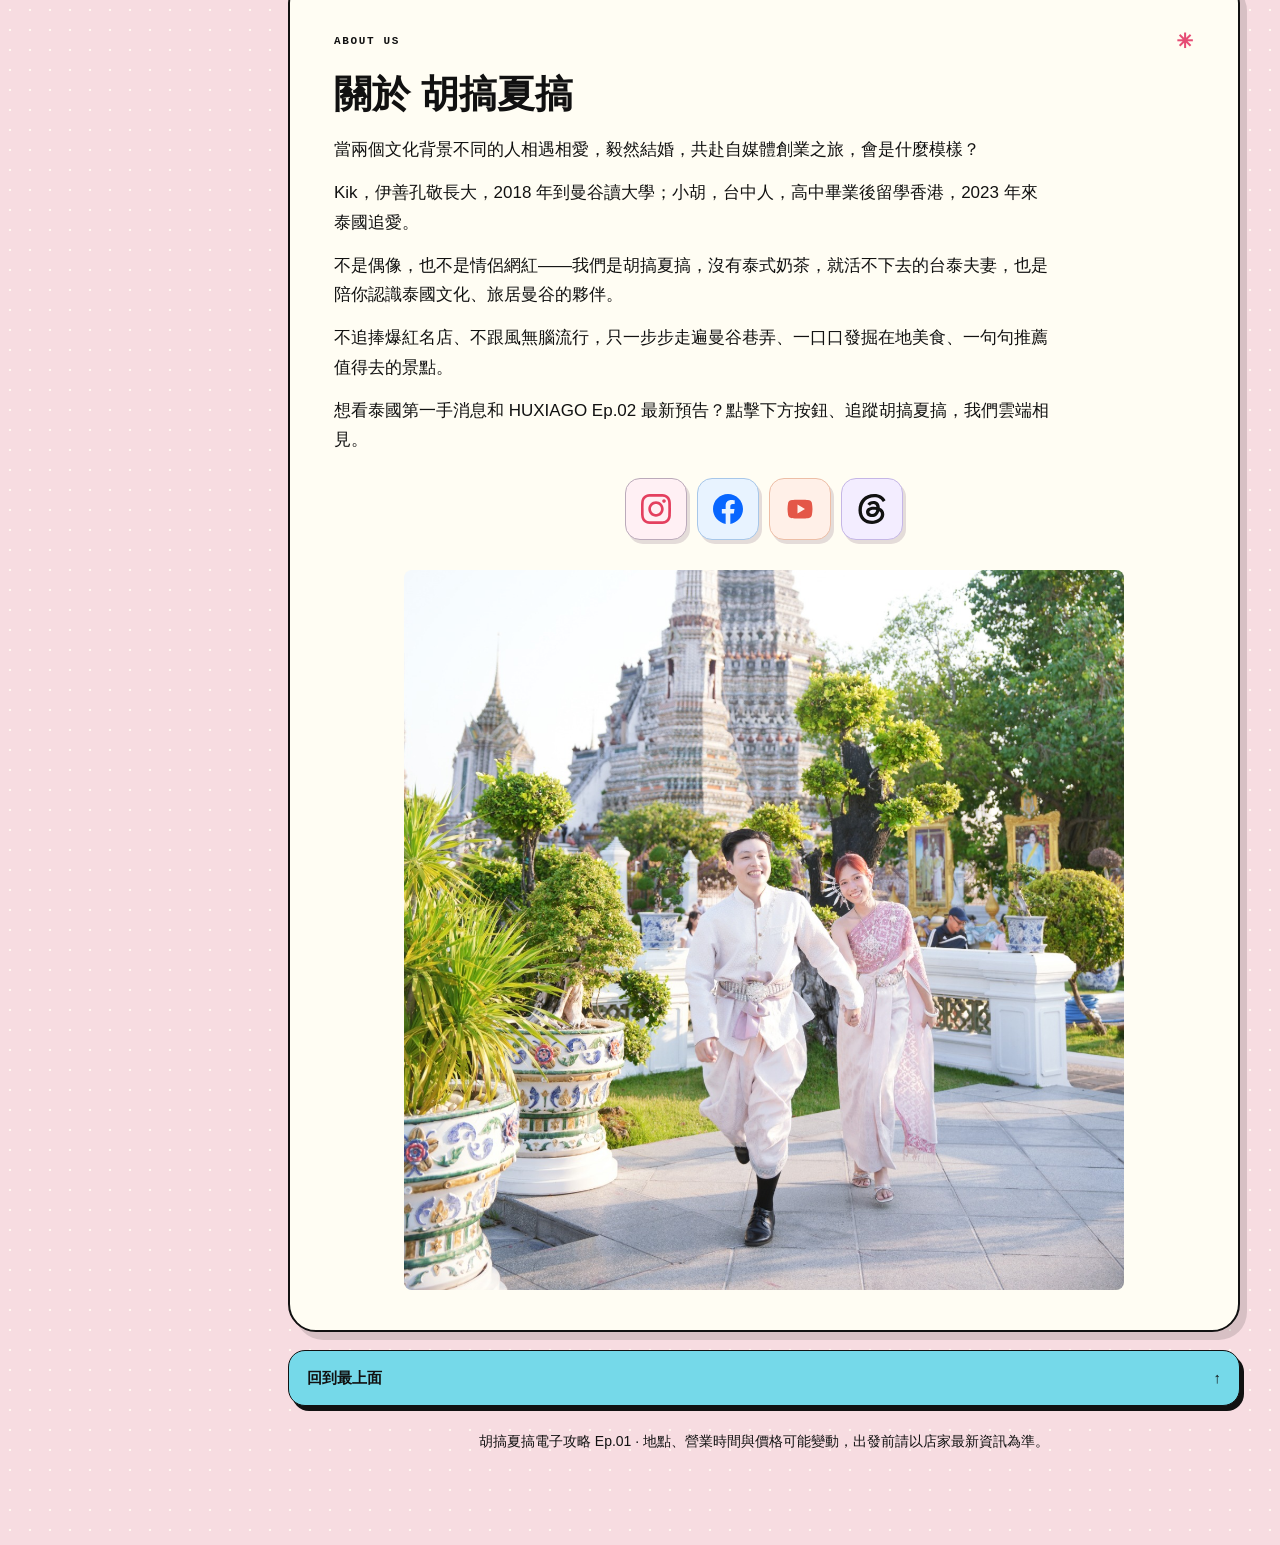
==== commit 69bacc32: "Use supplied cover for EP01 social previews" ====
--- a/index.html
+++ b/index.html
@@ -1,5 +1,5 @@
 <!DOCTYPE html>
-<html lang="zh-Hant"><head><meta charset="utf-8"><meta content="width=device-width,initial-scale=1" name="viewport"><meta content="#92E0F9" name="theme-color"><title>曼谷吃喝玩樂口袋名單 Ep.01｜胡搞夏搞</title><meta name="description" content="胡搞夏搞小胡帶路：12 個吃、逛、放鬆的曼谷口袋名單。"><link rel="canonical" href="https://huxiago.com/"><meta property="og:type" content="website"><meta property="og:url" content="https://huxiago.com/"><meta property="og:title" content="曼谷吃喝玩樂口袋名單 Ep.01｜胡搞夏搞"><meta property="og:description" content="跟小胡與 Kik 一起探索曼谷在地生活、景點與美食。"><meta property="og:image" content="https://huxiago.com/media/huxiago-share-ep01.jpg"><meta property="og:image:width" content="1200"><meta property="og:image:height" content="630"><meta property="og:image:alt" content="胡搞夏搞小胡帶路：曼谷口袋名單 Ep.01 封面"><meta name="twitter:card" content="summary_large_image"><meta name="twitter:title" content="曼谷吃喝玩樂口袋名單 Ep.01｜胡搞夏搞"><meta name="twitter:description" content="跟小胡與 Kik 一起探索曼谷在地生活、景點與美食。"><meta name="twitter:image" content="https://huxiago.com/media/huxiago-share-ep01.jpg">
+<html lang="zh-Hant"><head><meta charset="utf-8"><meta content="width=device-width,initial-scale=1" name="viewport"><meta content="#92E0F9" name="theme-color"><title>曼谷吃喝玩樂口袋名單 Ep.01｜胡搞夏搞</title><meta name="description" content="胡搞夏搞小胡帶路：12 個吃、逛、放鬆的曼谷口袋名單。"><link rel="canonical" href="https://huxiago.com/"><meta property="og:type" content="website"><meta property="og:url" content="https://huxiago.com/"><meta property="og:title" content="曼谷吃喝玩樂口袋名單 Ep.01｜胡搞夏搞"><meta property="og:description" content="跟小胡與 Kik 一起探索曼谷在地生活、景點與美食。"><meta property="og:image" content="https://huxiago.com/media/huxiago-share-ep01-cover.png"><meta property="og:image:width" content="932"><meta property="og:image:height" content="586"><meta property="og:image:alt" content="胡搞夏搞小胡帶路：曼谷口袋名單 Ep.01 封面"><meta name="twitter:card" content="summary_large_image"><meta name="twitter:title" content="曼谷吃喝玩樂口袋名單 Ep.01｜胡搞夏搞"><meta name="twitter:description" content="跟小胡與 Kik 一起探索曼谷在地生活、景點與美食。"><meta name="twitter:image" content="https://huxiago.com/media/huxiago-share-ep01-cover.png">
 <script>window.HUXIAGO_ANALYTICS_CONFIG={ga4MeasurementId:"G-YZZEBJ9YBT",clarityProjectId:"yukhiquv1a"};</script>
 <style>
 :root{--cream:#fdf4e9;--cream2:#f6e7d6;--paper:#fffdfa;--orange:#f1741e;--brown:#8a6141;--ink:#2e2823;--muted:#5c5148;--line:rgba(138,97,65,.18)}
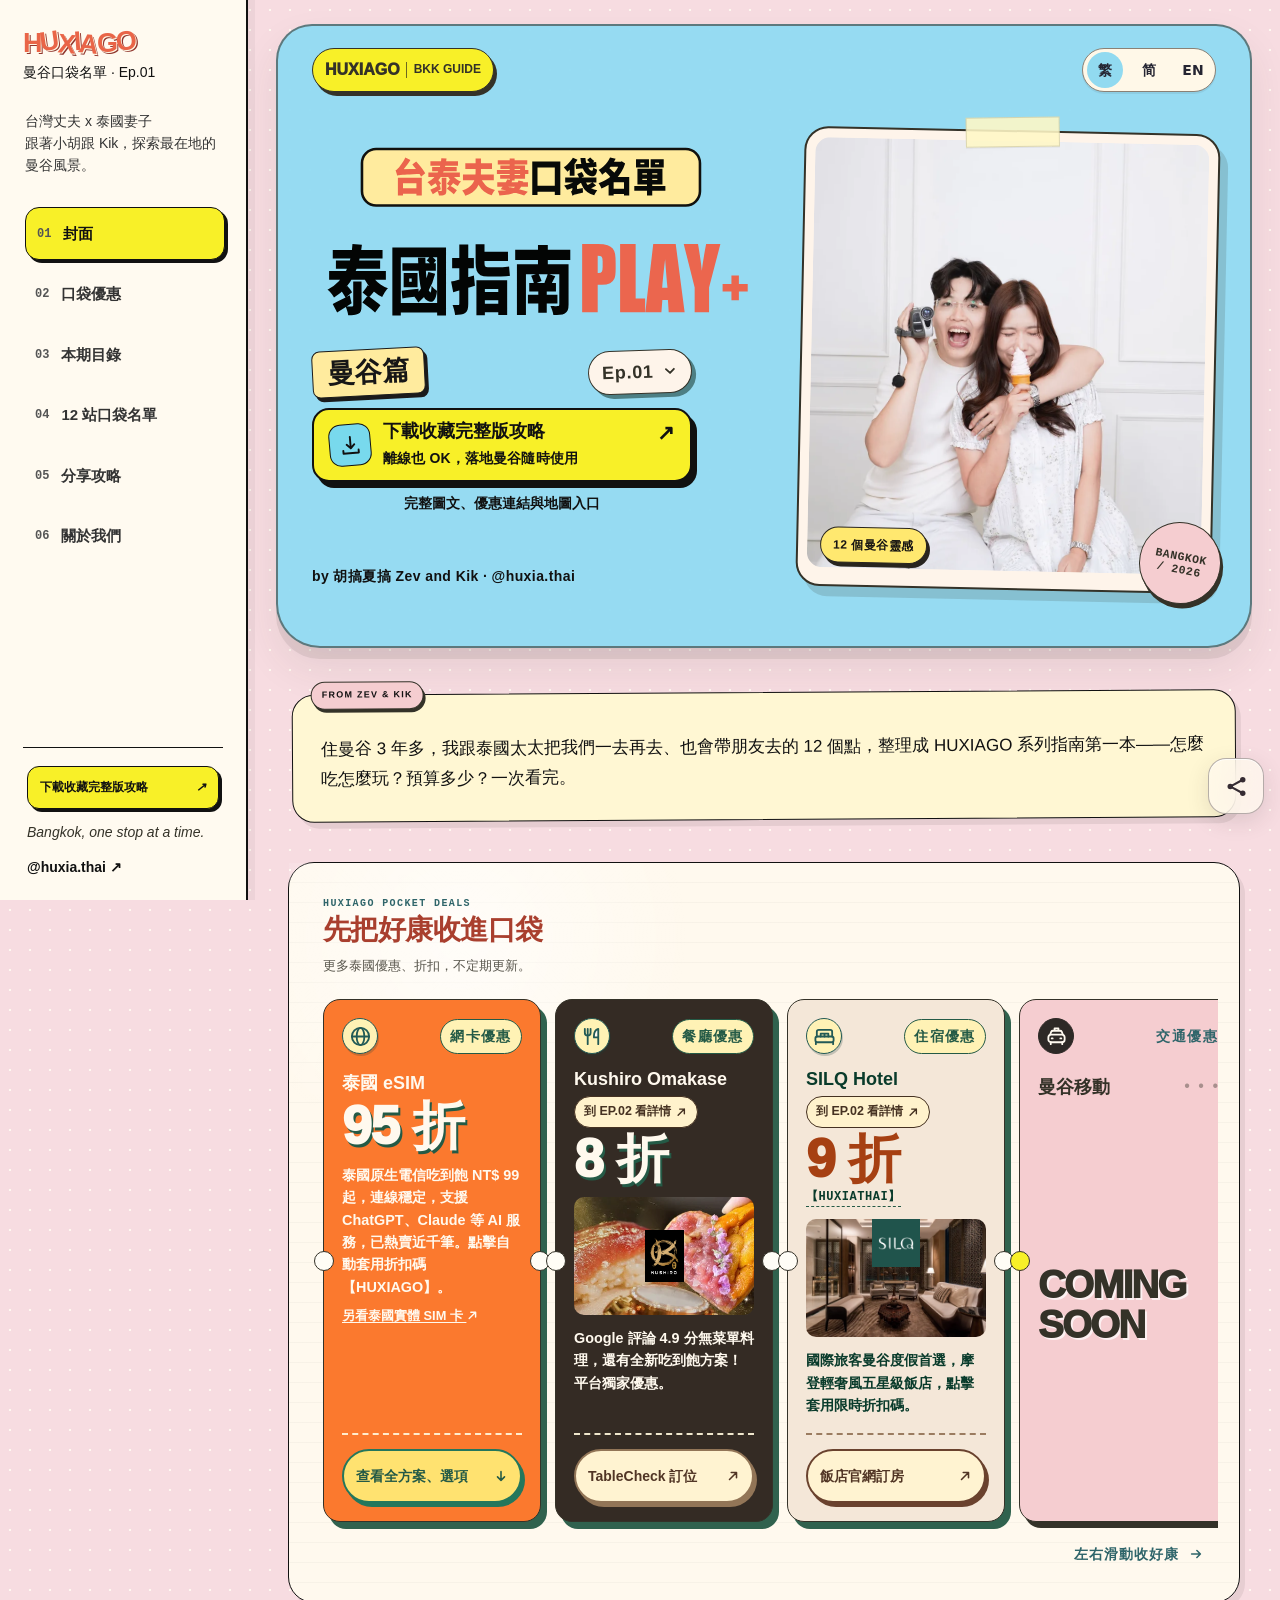
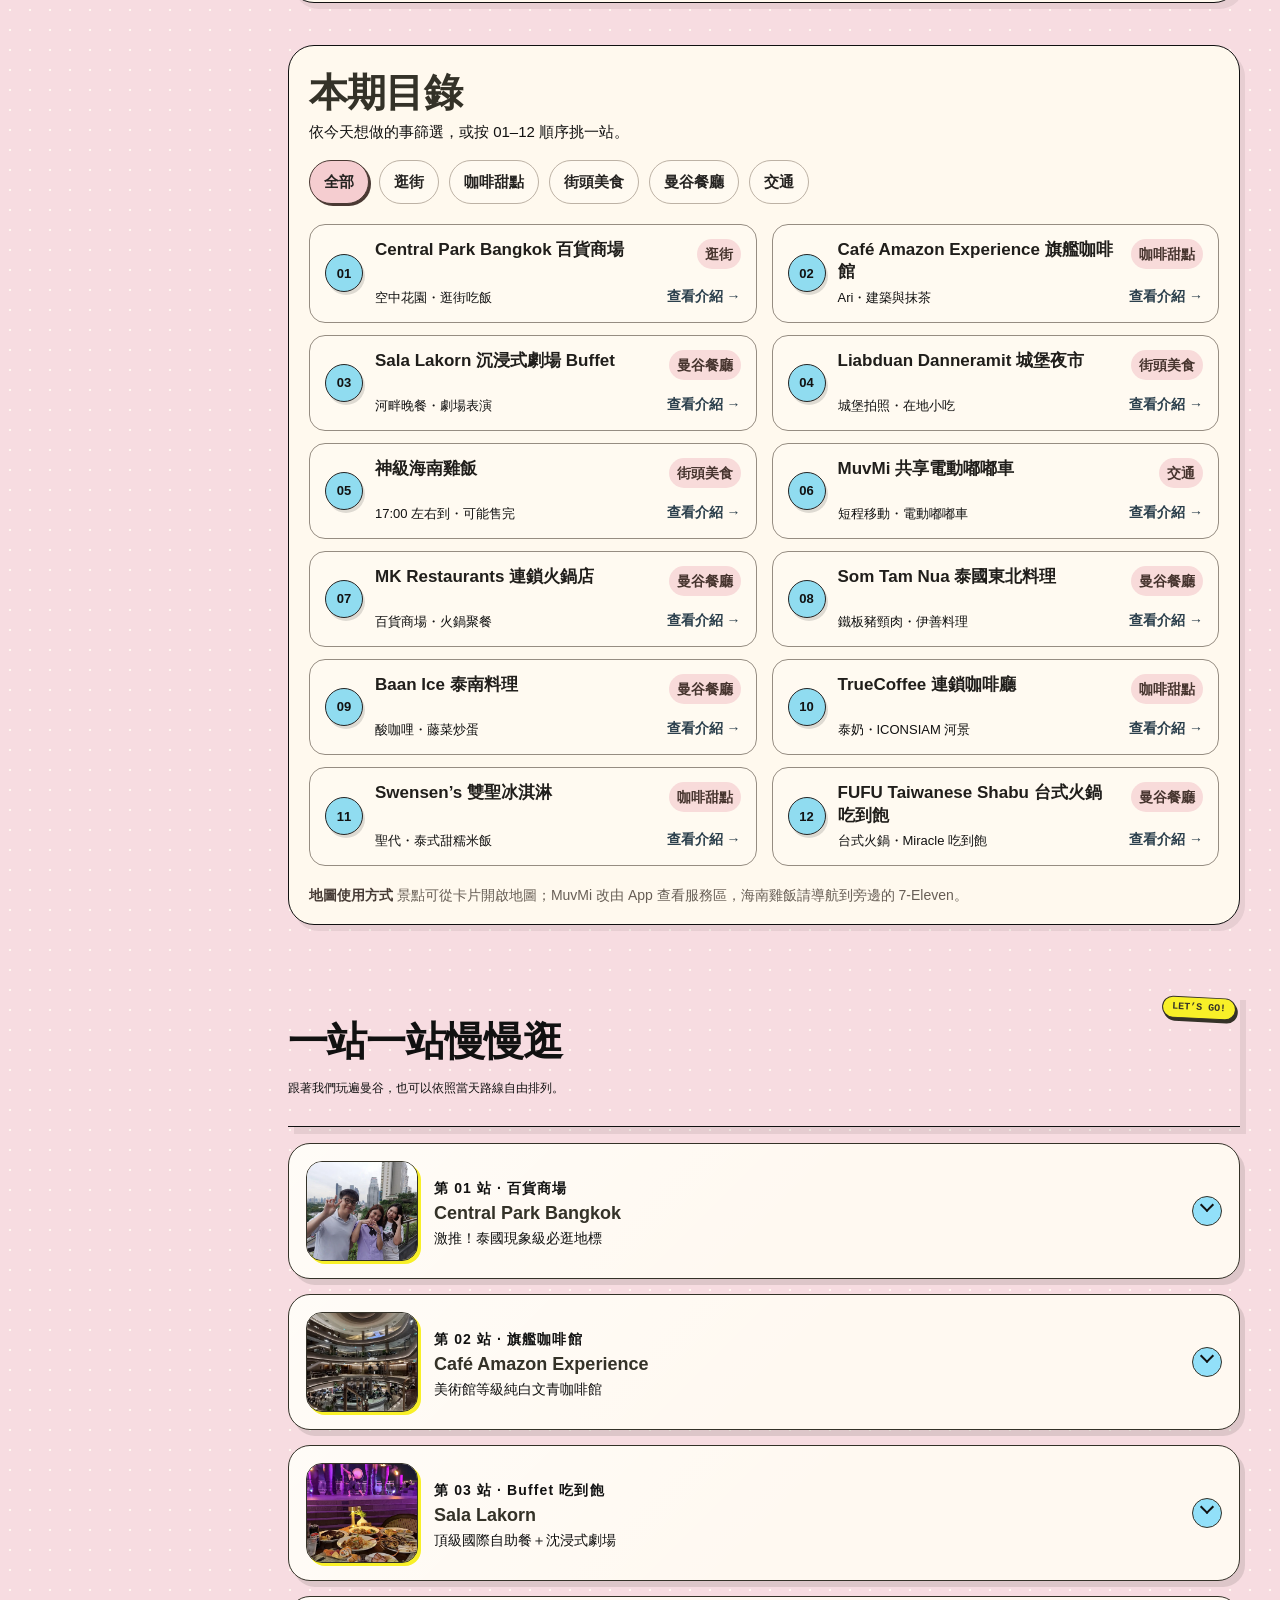
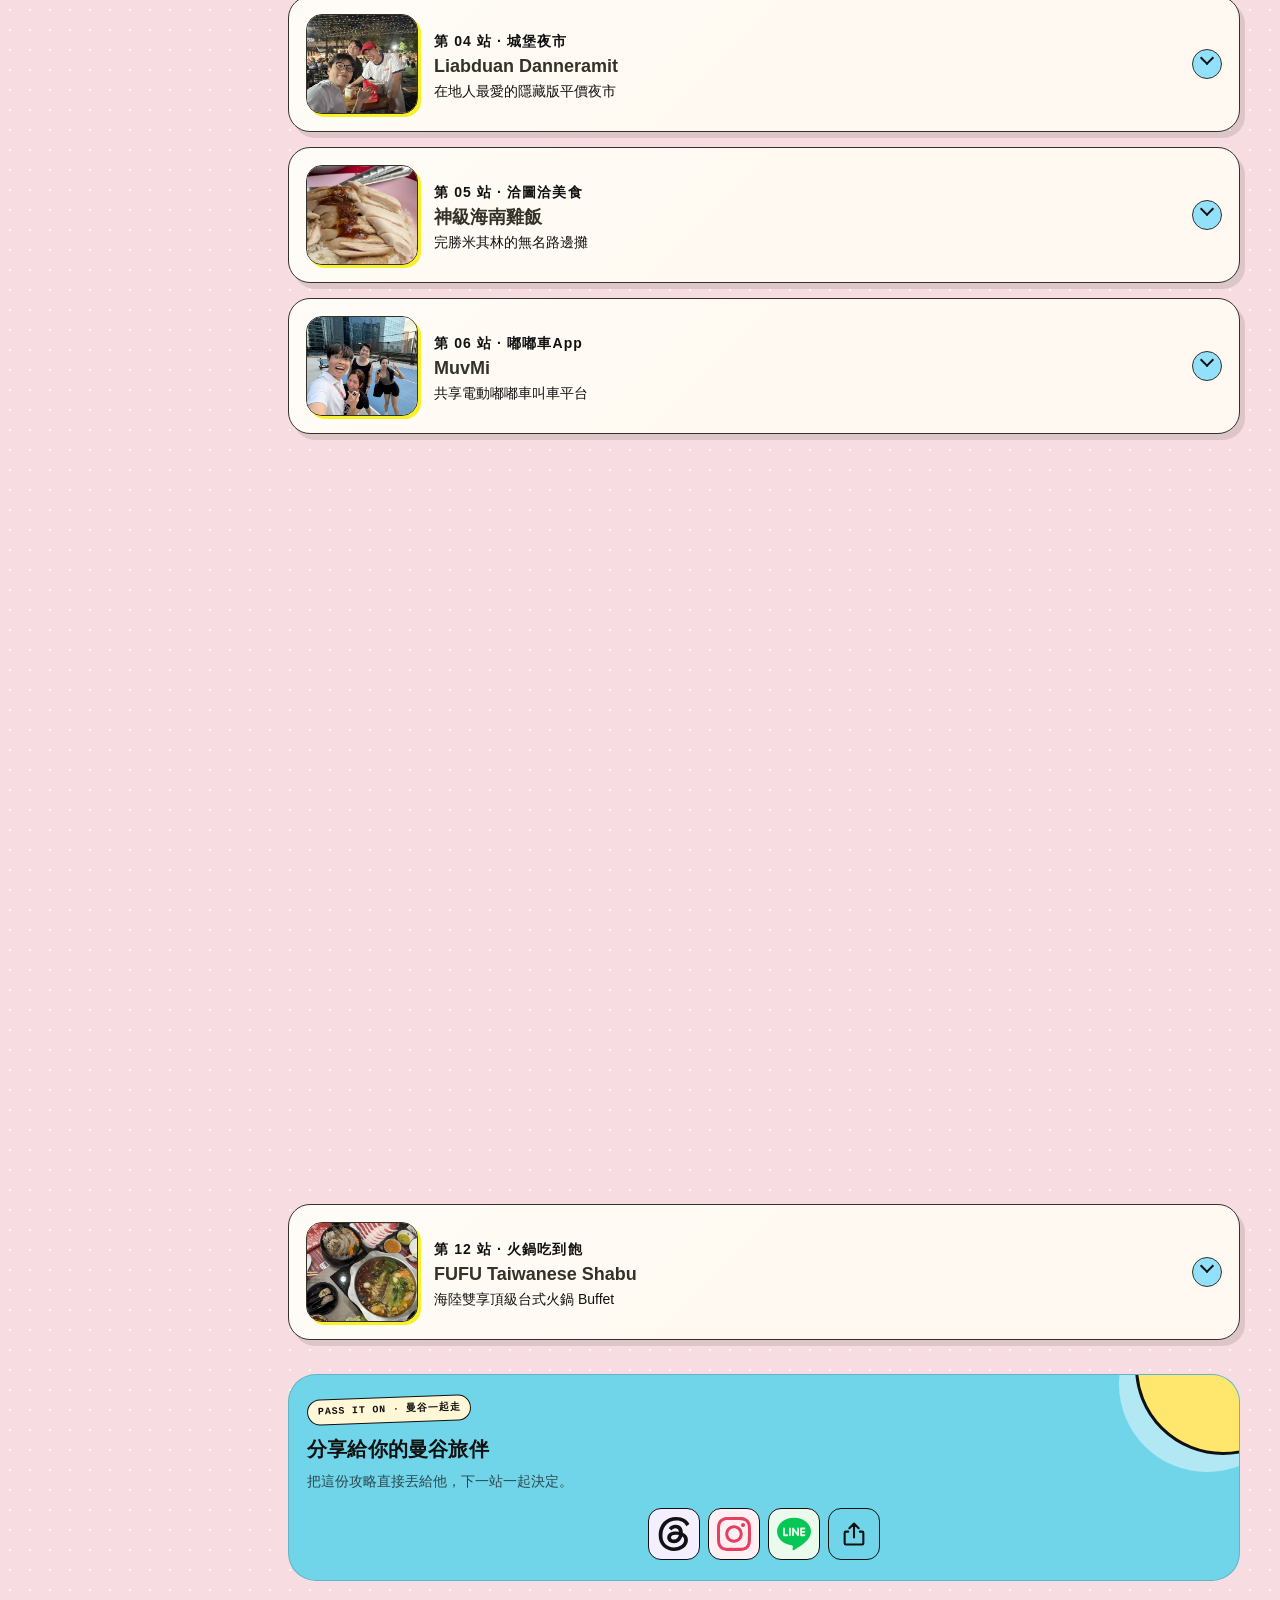
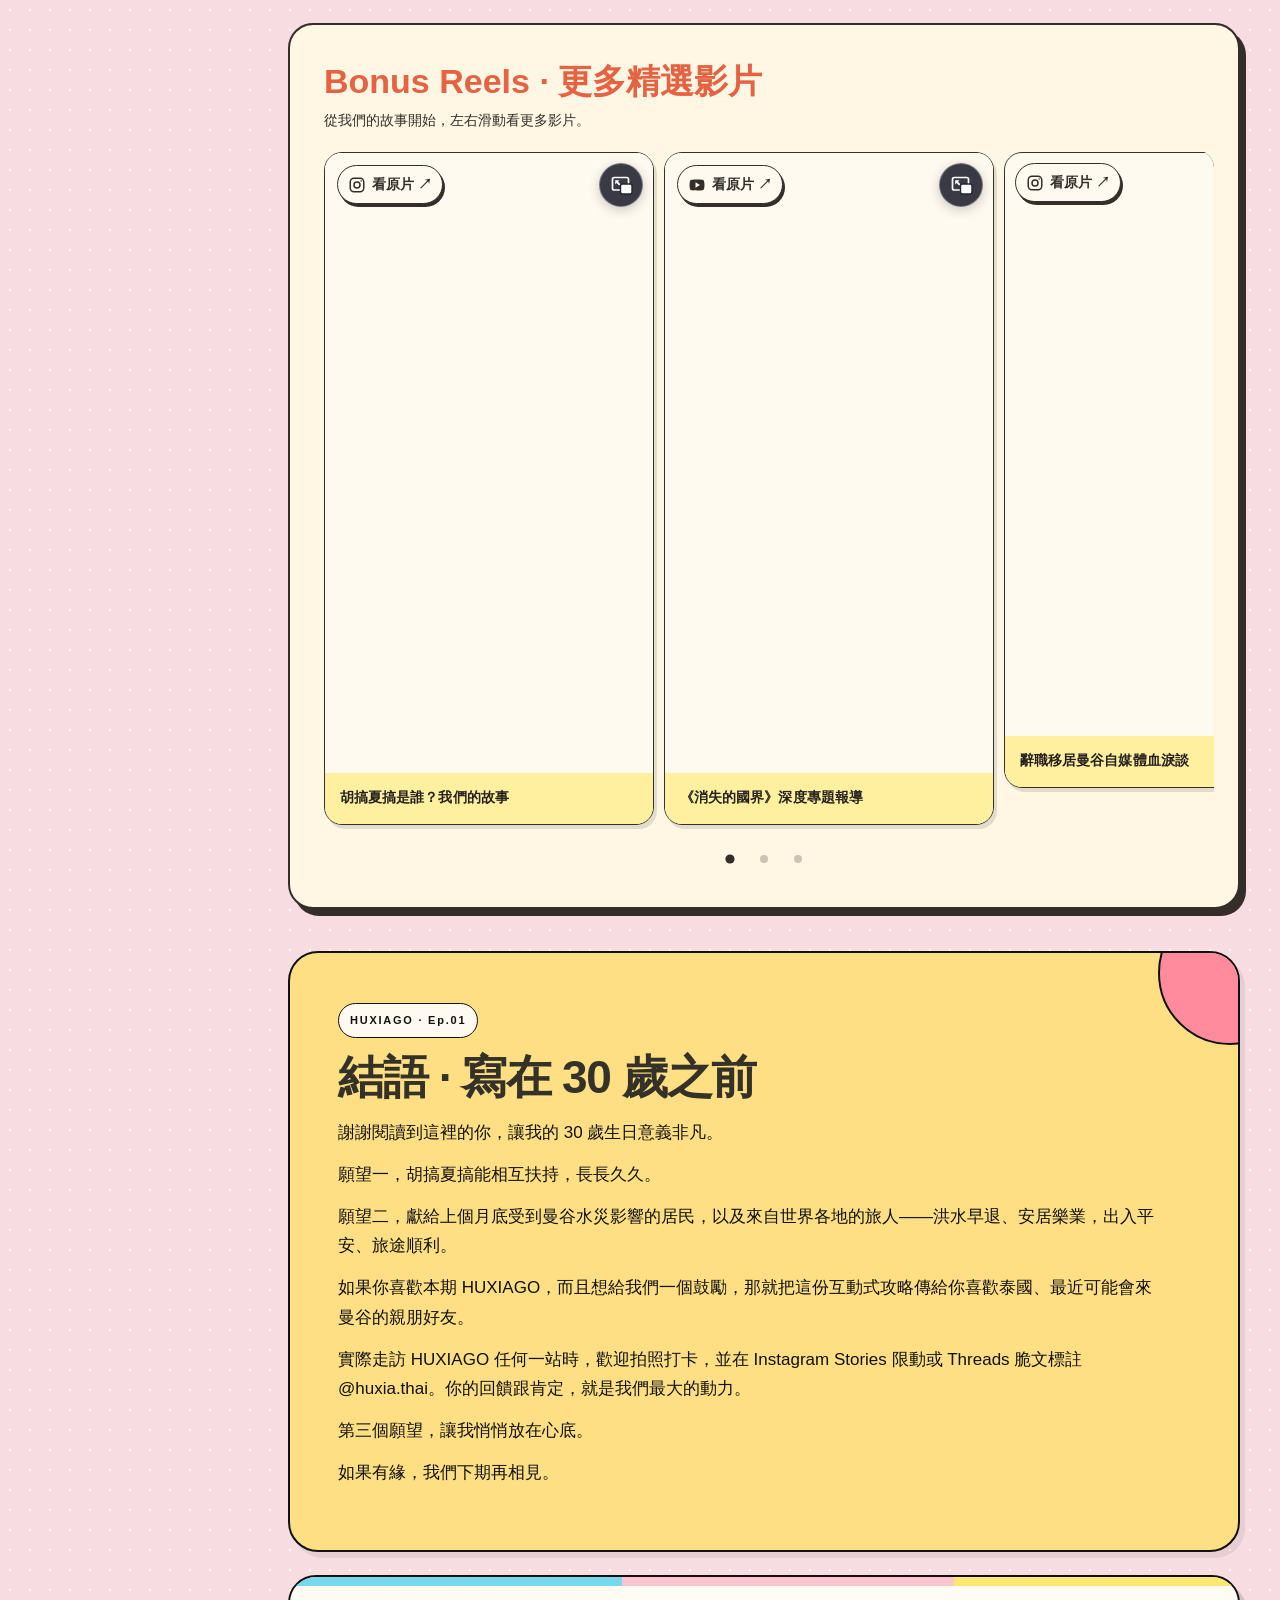
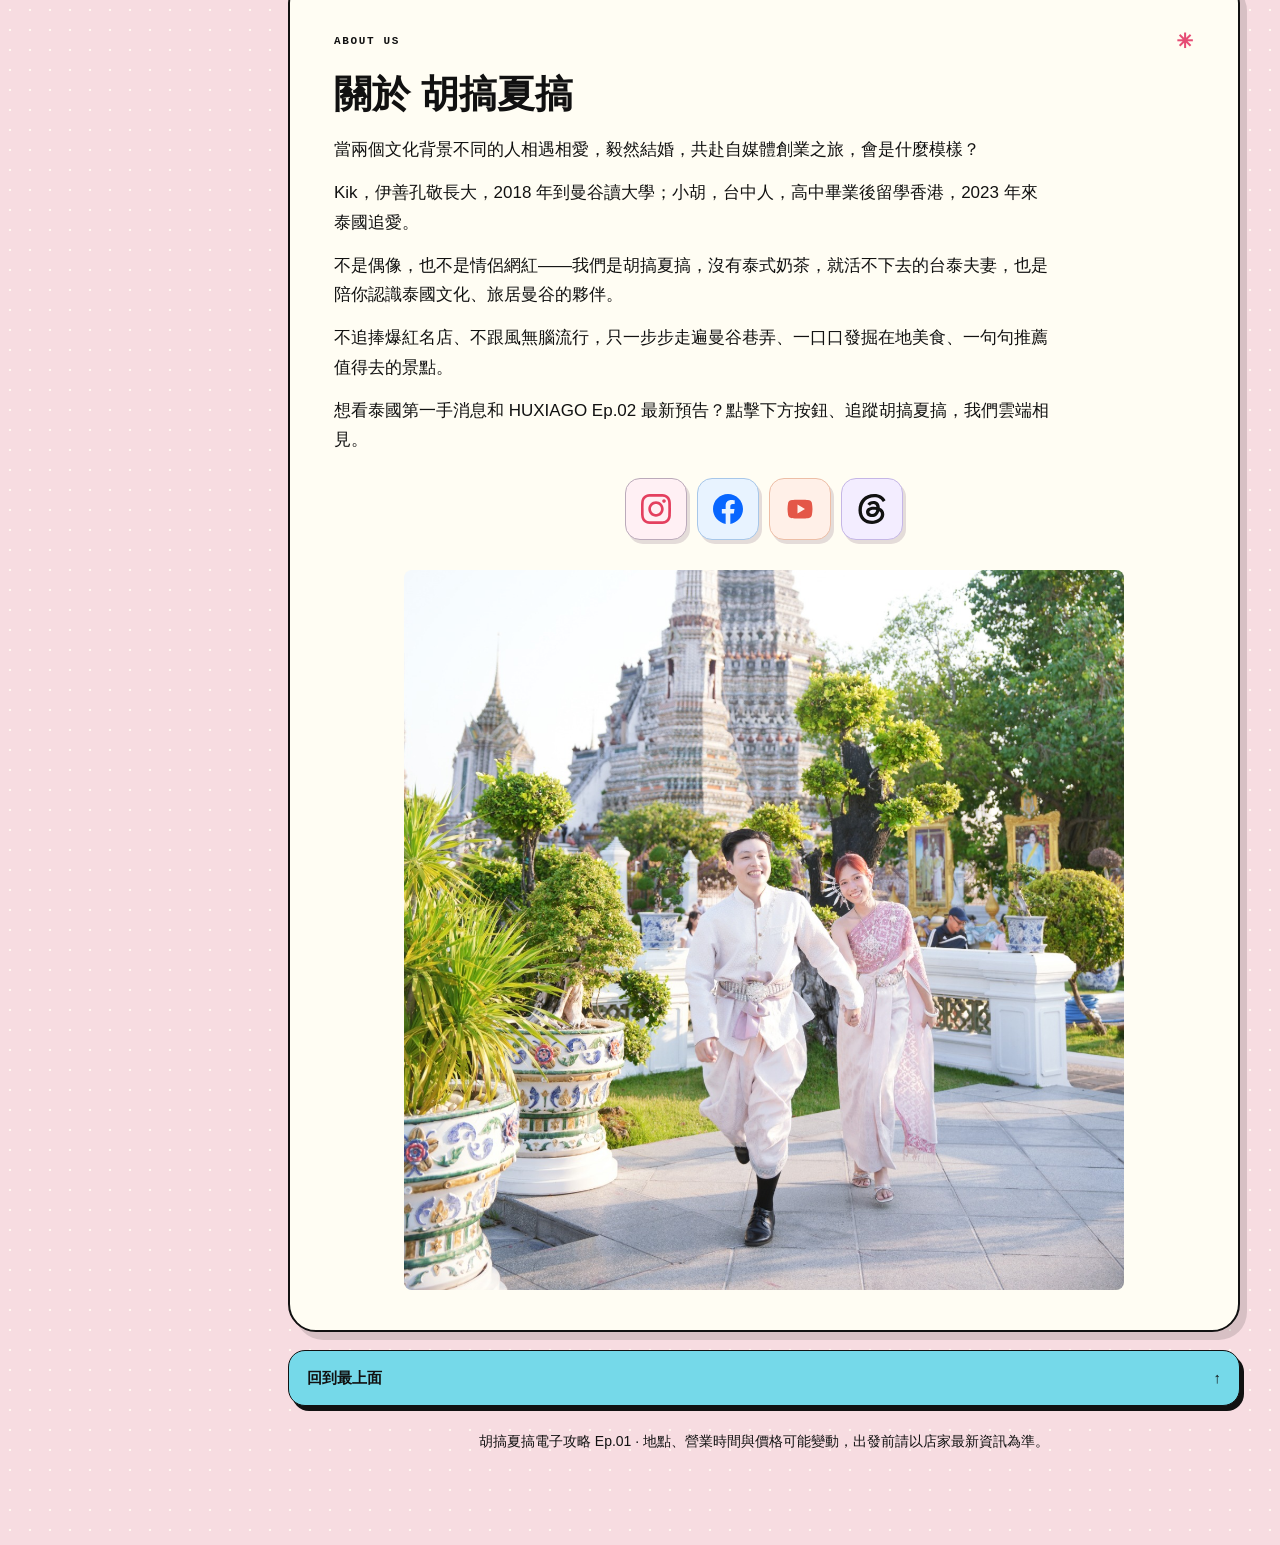
==== commit e8f77693: "Refresh EP01 social cover with latest supplied screenshot" ====
--- a/index.html
+++ b/index.html
@@ -1,5 +1,5 @@
 <!DOCTYPE html>
-<html lang="zh-Hant"><head><meta charset="utf-8"><meta content="width=device-width,initial-scale=1" name="viewport"><meta content="#92E0F9" name="theme-color"><title>曼谷吃喝玩樂口袋名單 Ep.01｜胡搞夏搞</title><meta name="description" content="胡搞夏搞小胡帶路：12 個吃、逛、放鬆的曼谷口袋名單。"><link rel="canonical" href="https://huxiago.com/"><meta property="og:type" content="website"><meta property="og:url" content="https://huxiago.com/"><meta property="og:title" content="曼谷吃喝玩樂口袋名單 Ep.01｜胡搞夏搞"><meta property="og:description" content="跟小胡與 Kik 一起探索曼谷在地生活、景點與美食。"><meta property="og:image" content="https://huxiago.com/media/huxiago-share-ep01-cover.png"><meta property="og:image:width" content="932"><meta property="og:image:height" content="586"><meta property="og:image:alt" content="胡搞夏搞小胡帶路：曼谷口袋名單 Ep.01 封面"><meta name="twitter:card" content="summary_large_image"><meta name="twitter:title" content="曼谷吃喝玩樂口袋名單 Ep.01｜胡搞夏搞"><meta name="twitter:description" content="跟小胡與 Kik 一起探索曼谷在地生活、景點與美食。"><meta name="twitter:image" content="https://huxiago.com/media/huxiago-share-ep01-cover.png">
+<html lang="zh-Hant"><head><meta charset="utf-8"><meta content="width=device-width,initial-scale=1" name="viewport"><meta content="#92E0F9" name="theme-color"><title>曼谷吃喝玩樂口袋名單 Ep.01｜胡搞夏搞</title><meta name="description" content="胡搞夏搞小胡帶路：12 個吃、逛、放鬆的曼谷口袋名單。"><link rel="canonical" href="https://huxiago.com/"><meta property="og:type" content="website"><meta property="og:url" content="https://huxiago.com/"><meta property="og:title" content="曼谷吃喝玩樂口袋名單 Ep.01｜胡搞夏搞"><meta property="og:description" content="跟小胡與 Kik 一起探索曼谷在地生活、景點與美食。"><meta property="og:image" content="https://huxiago.com/media/huxiago-share-ep01-cover-v2.png"><meta property="og:image:width" content="878"><meta property="og:image:height" content="610"><meta property="og:image:alt" content="胡搞夏搞小胡帶路：曼谷口袋名單 Ep.01 封面"><meta name="twitter:card" content="summary_large_image"><meta name="twitter:title" content="曼谷吃喝玩樂口袋名單 Ep.01｜胡搞夏搞"><meta name="twitter:description" content="跟小胡與 Kik 一起探索曼谷在地生活、景點與美食。"><meta name="twitter:image" content="https://huxiago.com/media/huxiago-share-ep01-cover-v2.png">
 <script>window.HUXIAGO_ANALYTICS_CONFIG={ga4MeasurementId:"G-YZZEBJ9YBT",clarityProjectId:"yukhiquv1a"};</script>
 <style>
 :root{--cream:#fdf4e9;--cream2:#f6e7d6;--paper:#fffdfa;--orange:#f1741e;--brown:#8a6141;--ink:#2e2823;--muted:#5c5148;--line:rgba(138,97,65,.18)}
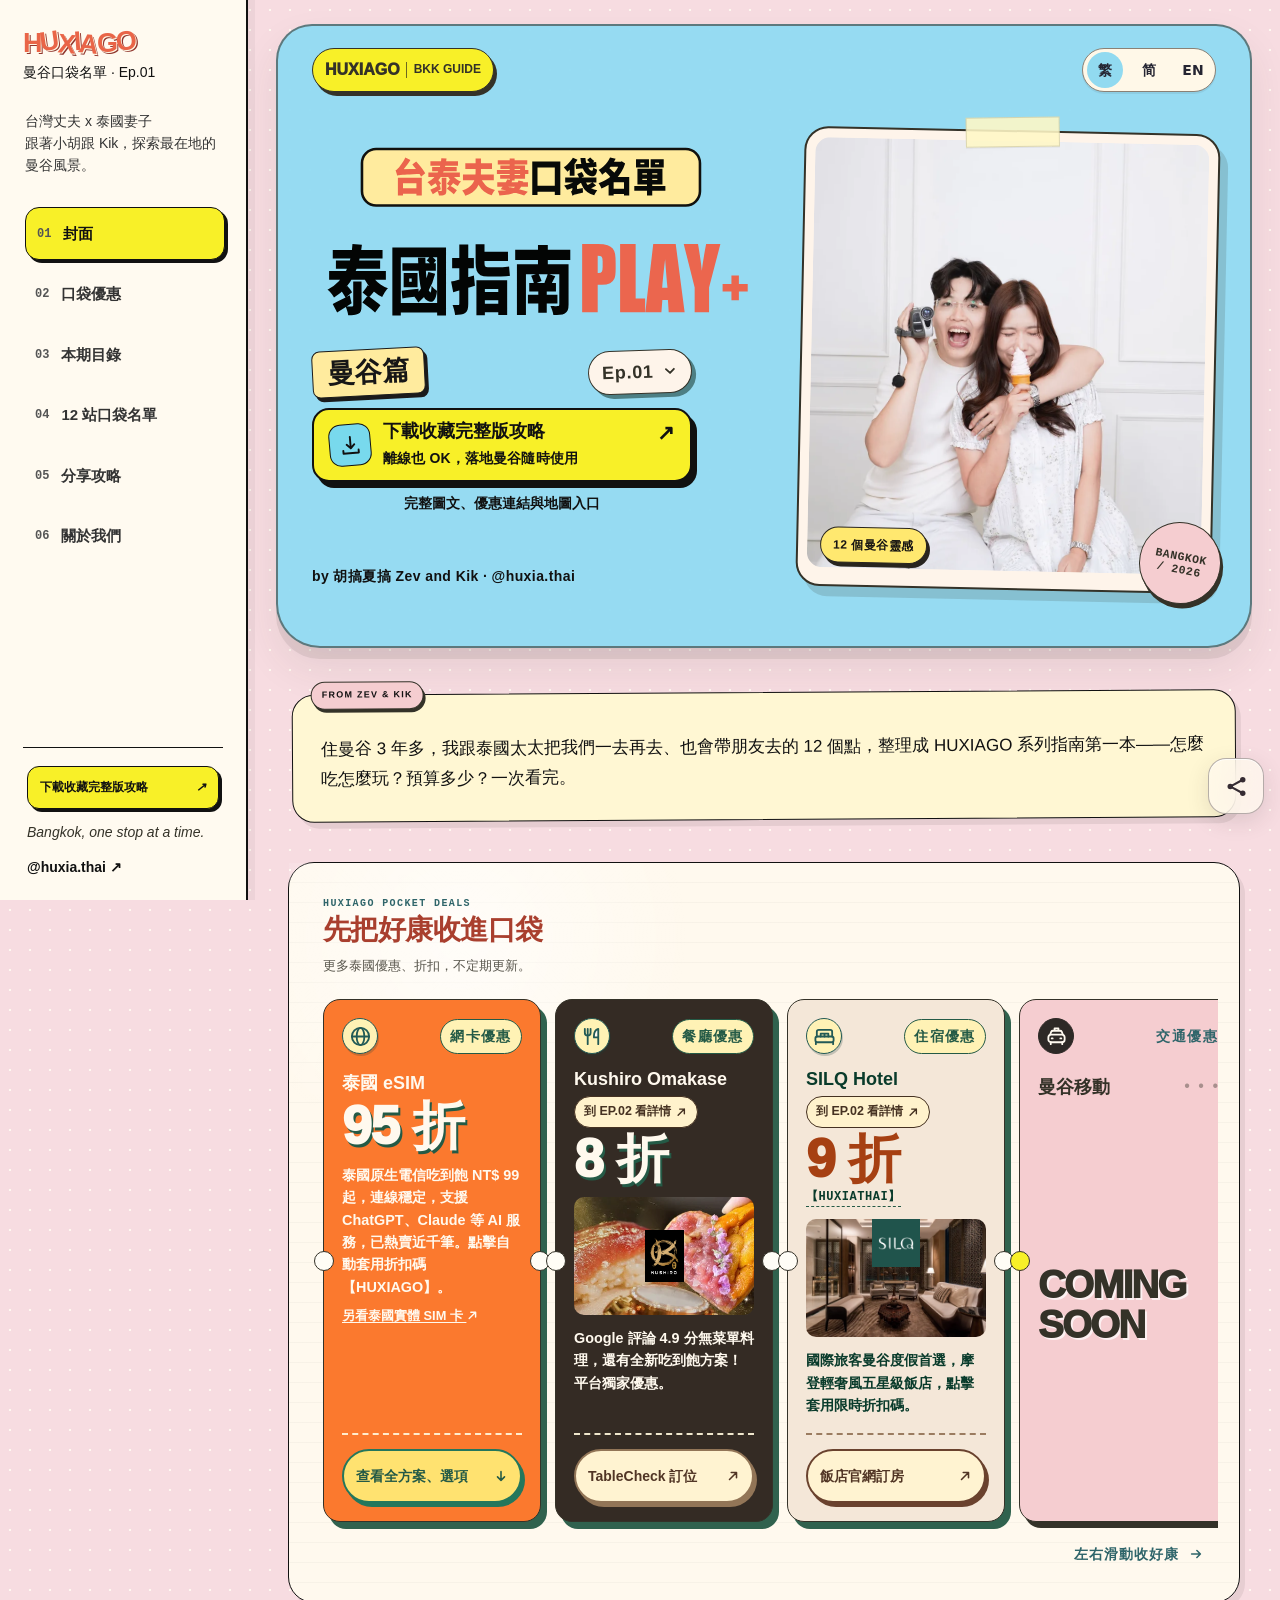
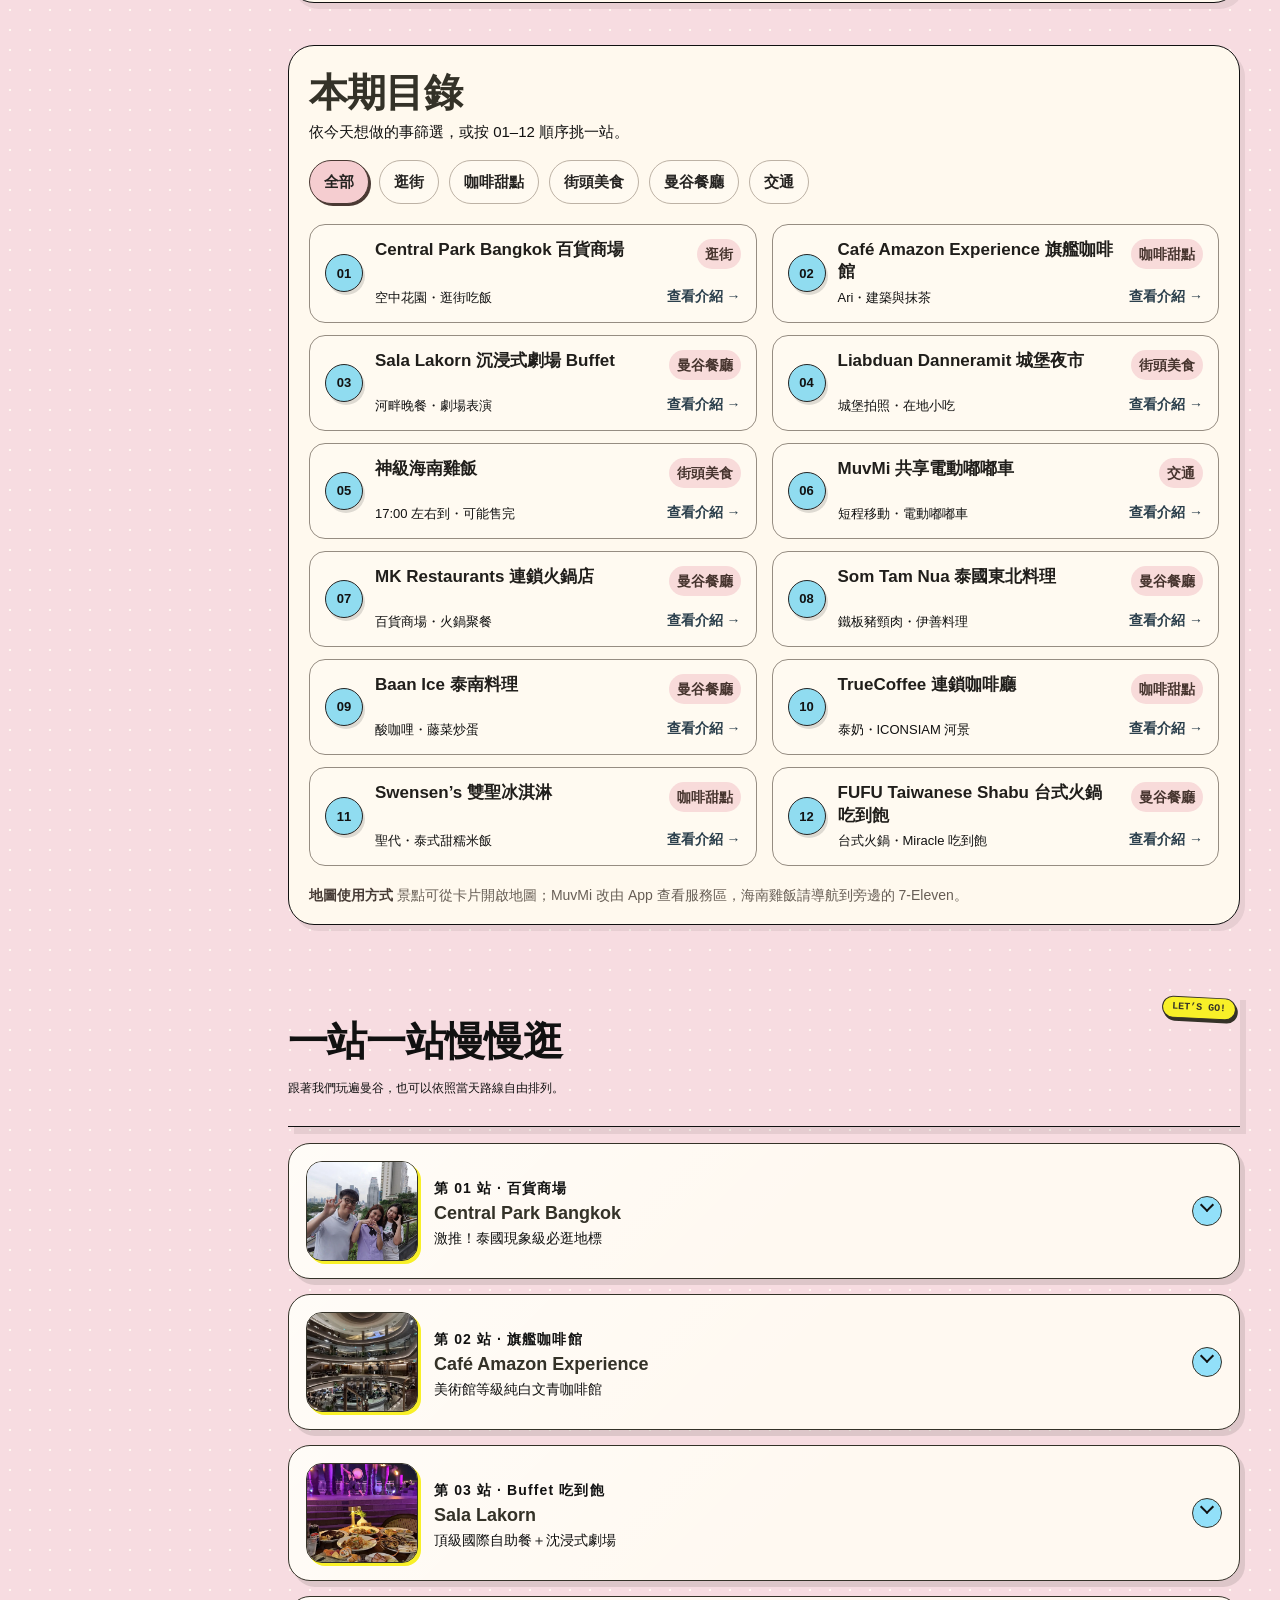
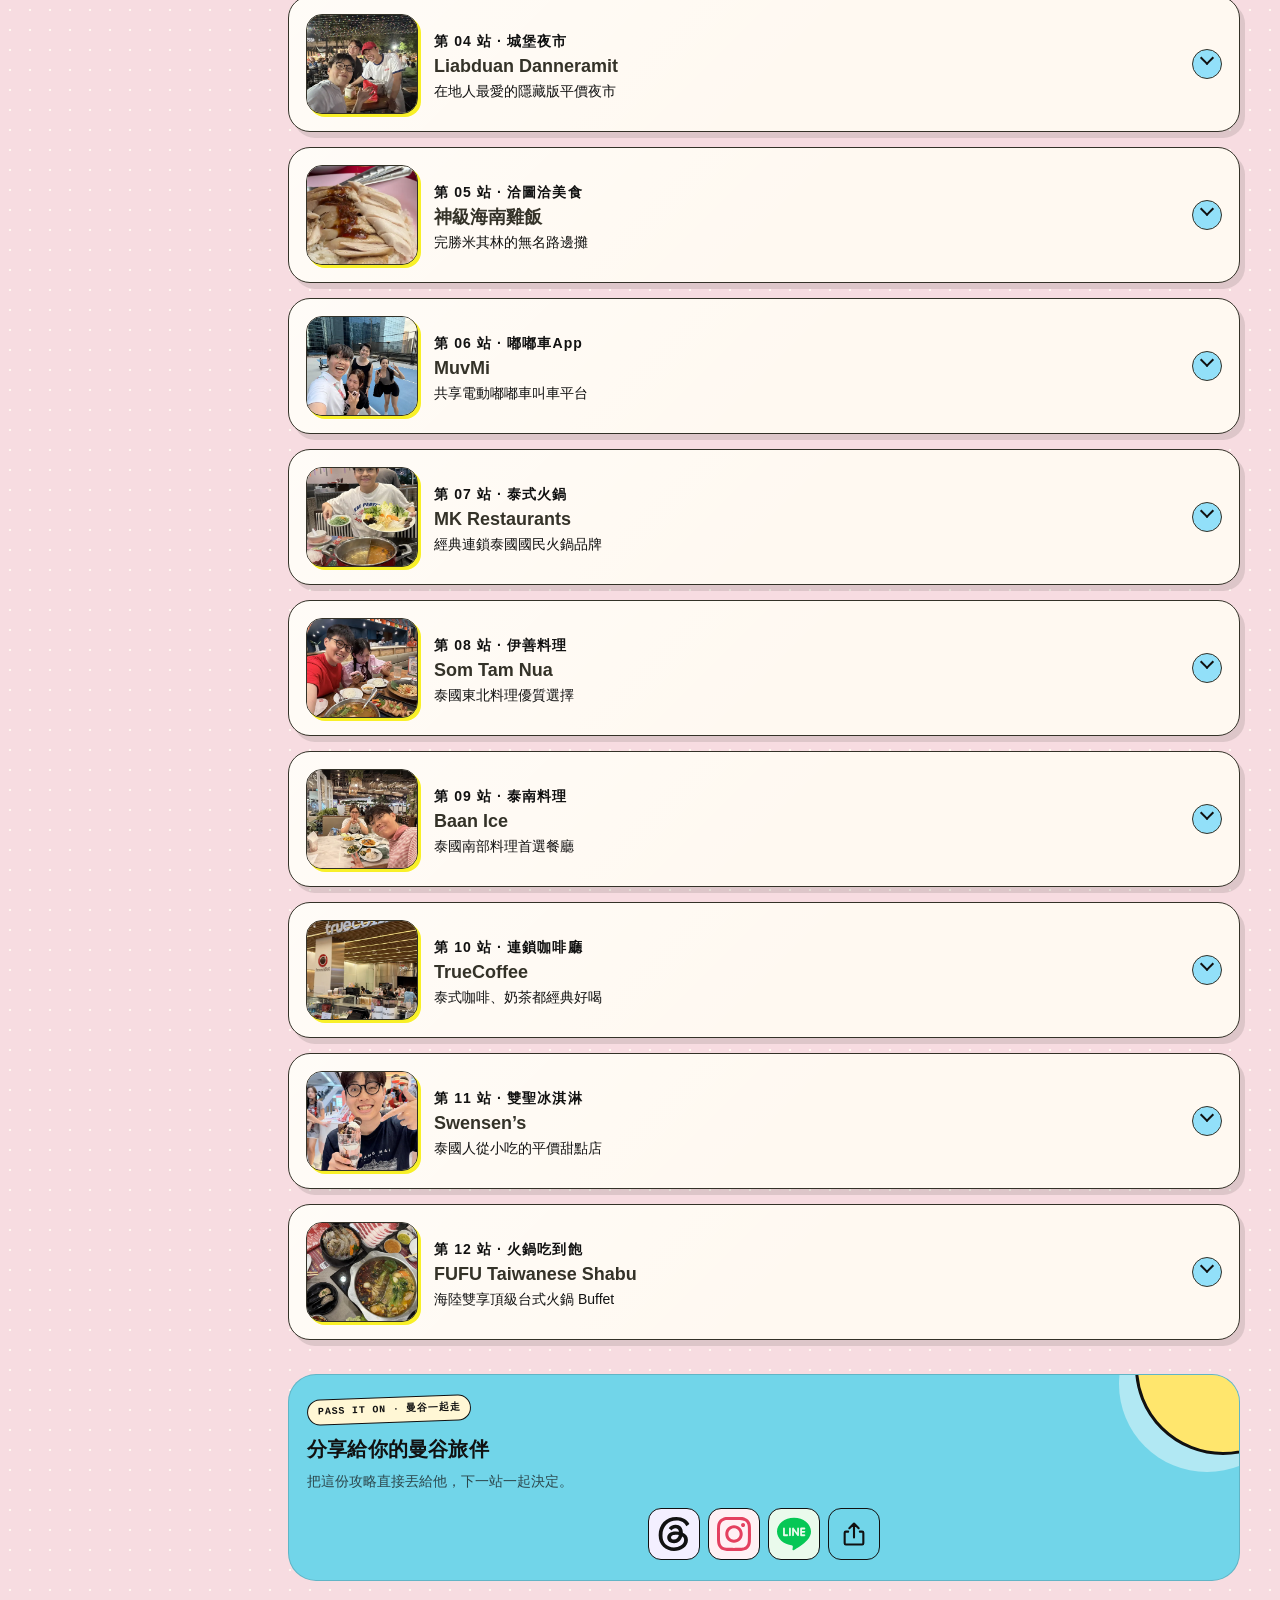
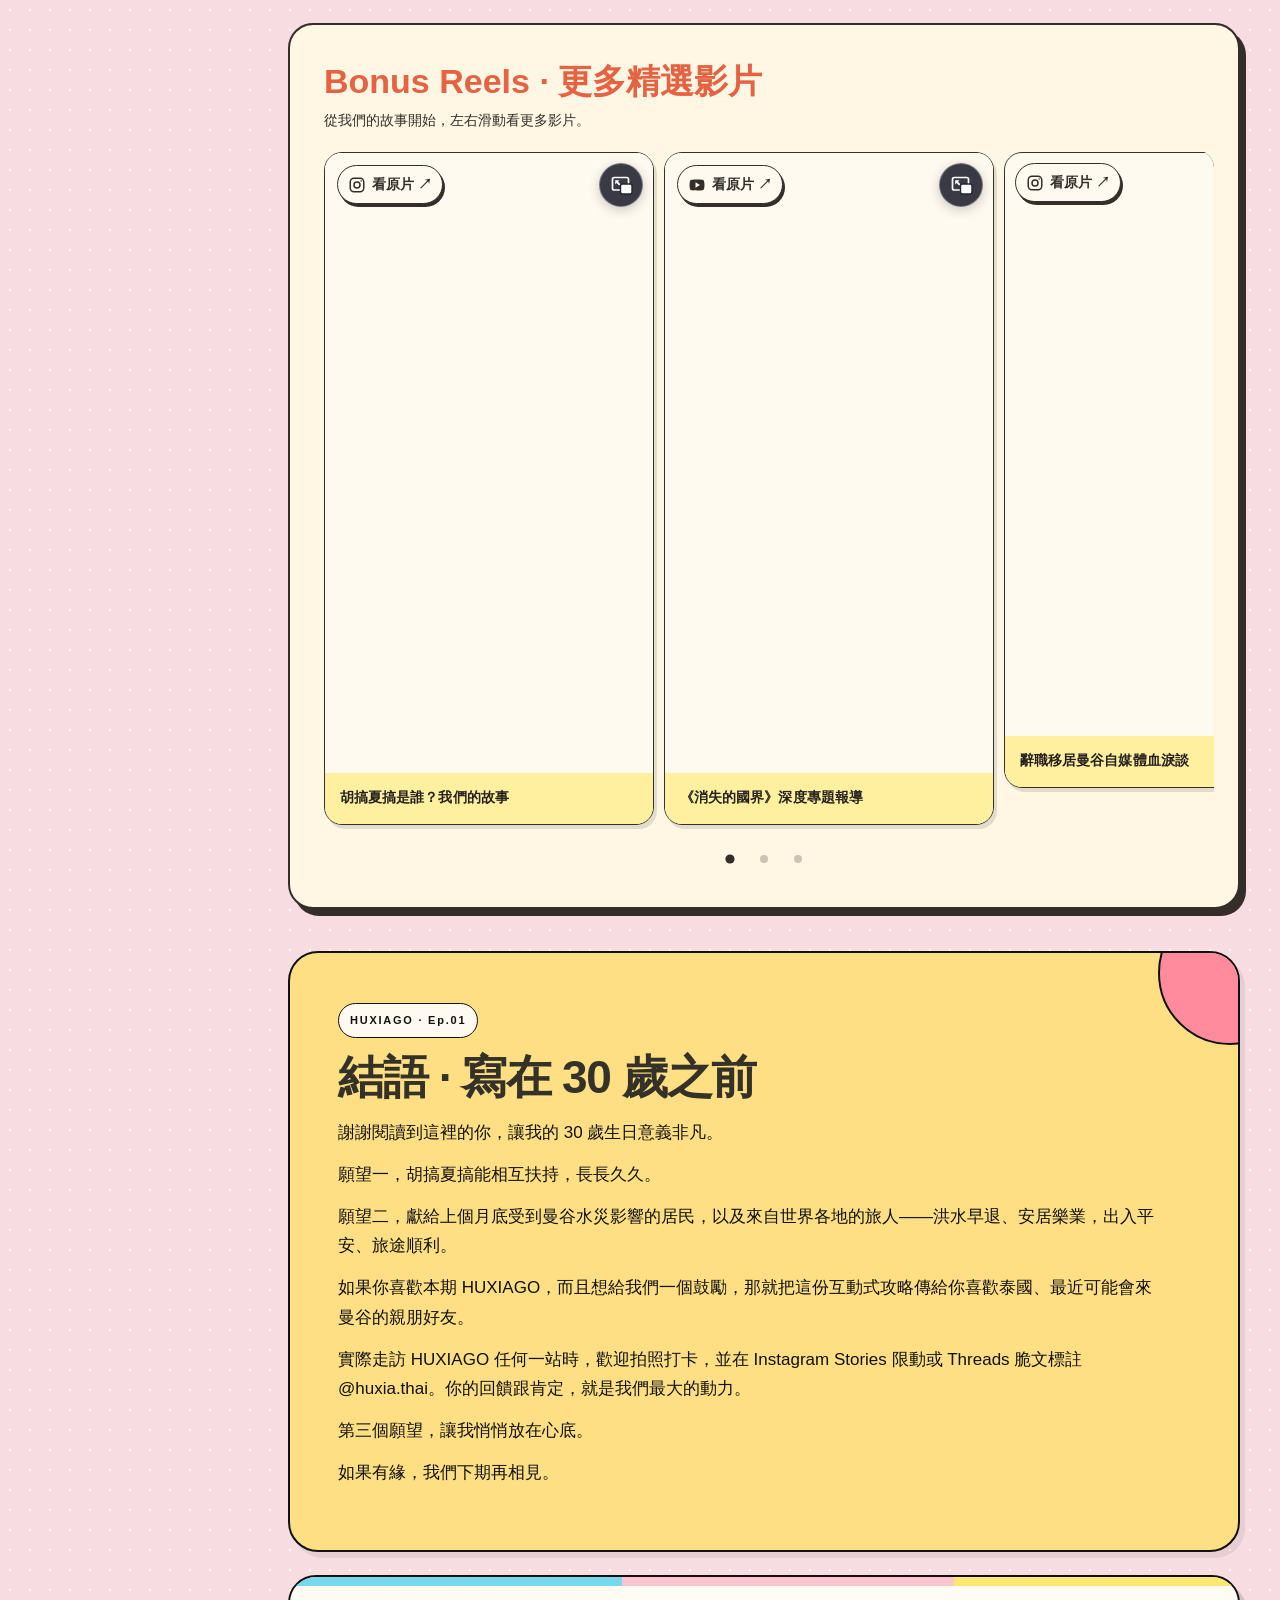
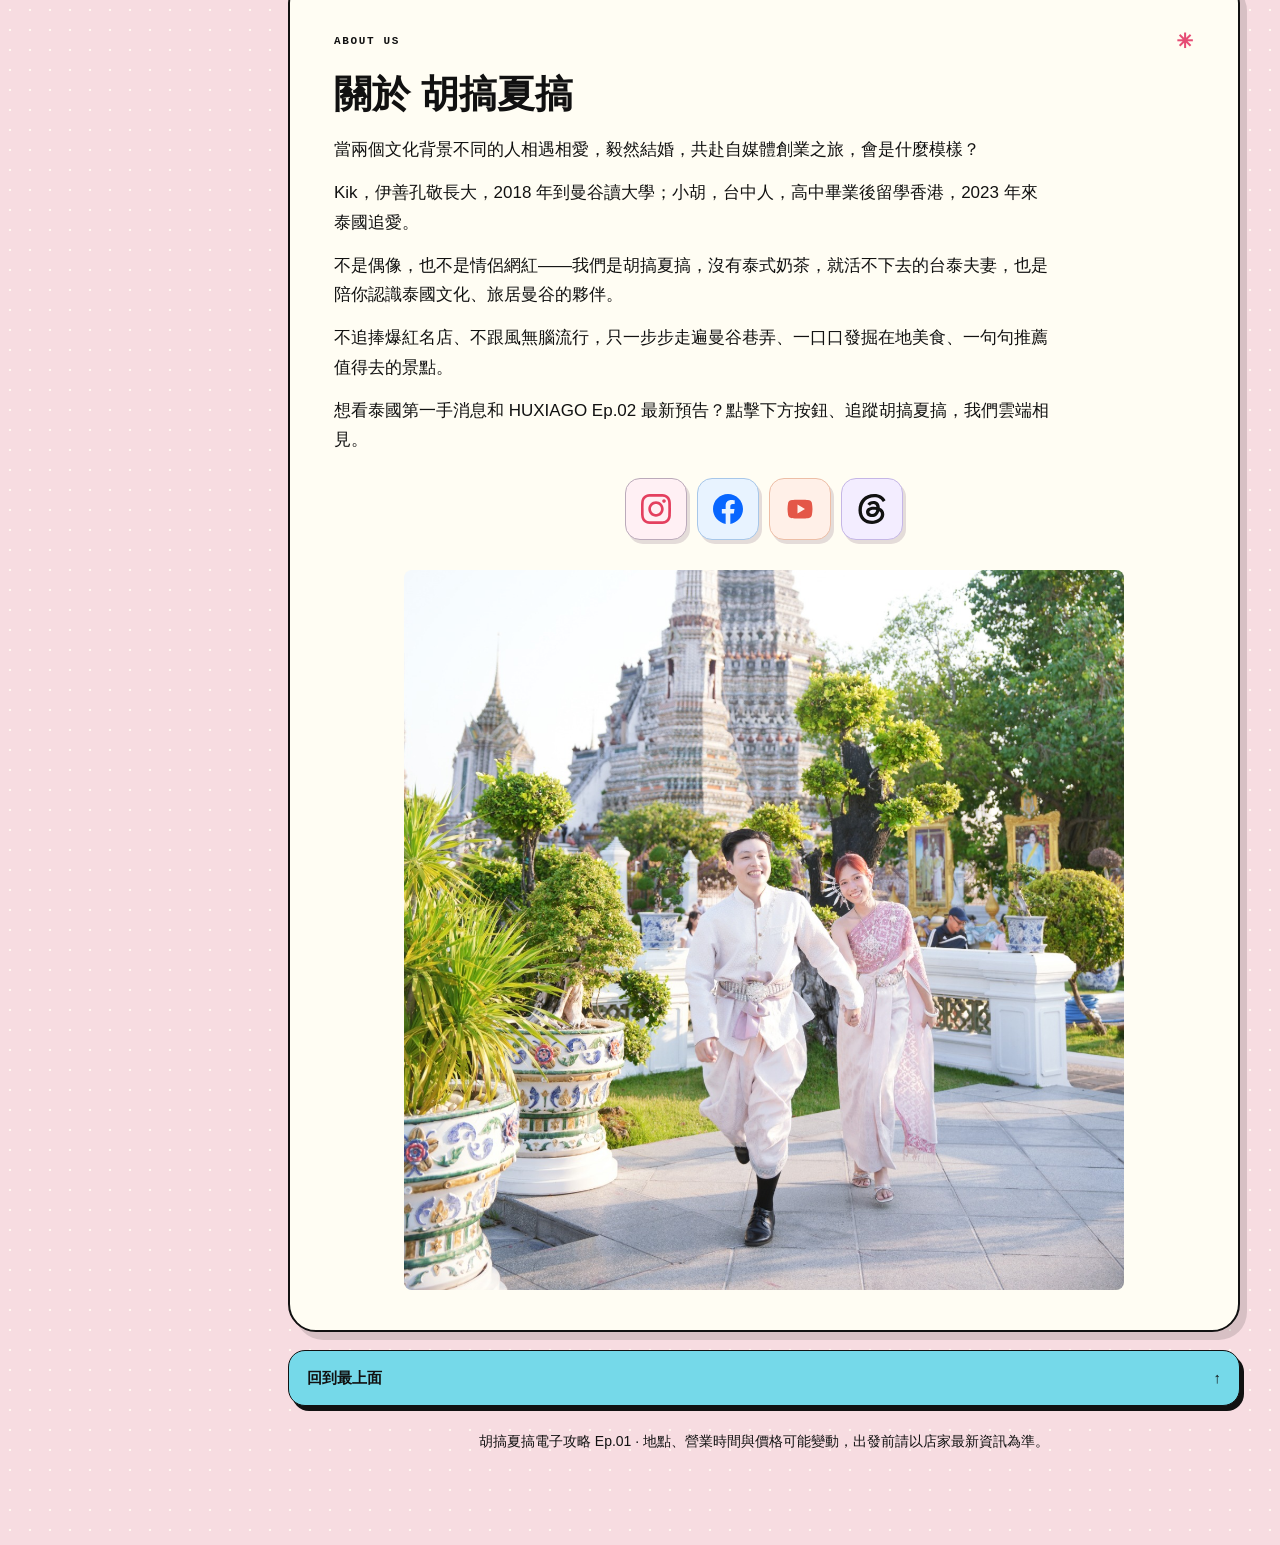
==== commit 0de20f7f: "Update share card titles for both Bangkok issues" ====
--- a/index.html
+++ b/index.html
@@ -1,5 +1,5 @@
 <!DOCTYPE html>
-<html lang="zh-Hant"><head><meta charset="utf-8"><meta content="width=device-width,initial-scale=1" name="viewport"><meta content="#92E0F9" name="theme-color"><title>曼谷吃喝玩樂口袋名單 Ep.01｜胡搞夏搞</title><meta name="description" content="胡搞夏搞小胡帶路：12 個吃、逛、放鬆的曼谷口袋名單。"><link rel="canonical" href="https://huxiago.com/"><meta property="og:type" content="website"><meta property="og:url" content="https://huxiago.com/"><meta property="og:title" content="曼谷吃喝玩樂口袋名單 Ep.01｜胡搞夏搞"><meta property="og:description" content="跟小胡與 Kik 一起探索曼谷在地生活、景點與美食。"><meta property="og:image" content="https://huxiago.com/media/huxiago-share-ep01-cover-v2.png"><meta property="og:image:width" content="878"><meta property="og:image:height" content="610"><meta property="og:image:alt" content="胡搞夏搞小胡帶路：曼谷口袋名單 Ep.01 封面"><meta name="twitter:card" content="summary_large_image"><meta name="twitter:title" content="曼谷吃喝玩樂口袋名單 Ep.01｜胡搞夏搞"><meta name="twitter:description" content="跟小胡與 Kik 一起探索曼谷在地生活、景點與美食。"><meta name="twitter:image" content="https://huxiago.com/media/huxiago-share-ep01-cover-v2.png">
+<html lang="zh-Hant"><head><meta charset="utf-8"><meta content="width=device-width,initial-scale=1" name="viewport"><meta content="#92E0F9" name="theme-color"><title>曼谷口袋名單 Ep.01｜泰國指南PLAY+</title><meta name="description" content="胡搞夏搞小胡帶路：12 個吃、逛、放鬆的曼谷口袋名單。"><link rel="canonical" href="https://huxiago.com/"><meta property="og:type" content="website"><meta property="og:url" content="https://huxiago.com/"><meta property="og:title" content="曼谷口袋名單 Ep.01｜泰國指南PLAY+"><meta property="og:description" content="跟小胡與 Kik 一起探索曼谷在地生活、景點與美食。"><meta property="og:image" content="https://huxiago.com/media/huxiago-share-ep01-cover-v2.png"><meta property="og:image:width" content="878"><meta property="og:image:height" content="610"><meta property="og:image:alt" content="胡搞夏搞小胡帶路：曼谷口袋名單 Ep.01 封面"><meta name="twitter:card" content="summary_large_image"><meta name="twitter:title" content="曼谷口袋名單 Ep.01｜泰國指南PLAY+"><meta name="twitter:description" content="跟小胡與 Kik 一起探索曼谷在地生活、景點與美食。"><meta name="twitter:image" content="https://huxiago.com/media/huxiago-share-ep01-cover-v2.png">
 <script>window.HUXIAGO_ANALYTICS_CONFIG={ga4MeasurementId:"G-YZZEBJ9YBT",clarityProjectId:"yukhiquv1a"};</script>
 <style>
 :root{--cream:#fdf4e9;--cream2:#f6e7d6;--paper:#fffdfa;--orange:#f1741e;--brown:#8a6141;--ink:#2e2823;--muted:#5c5148;--line:rgba(138,97,65,.18)}
@@ -2640,7 +2640,7 @@
 })();
 </script>
 <script type="application/json" id="hux-guide-downloads">{"version":"ep01-locale-20261109","files":{"zh-Hant":"HUXIAGO_曼谷吃喝玩樂口袋名單_vol01.html","zh-Hans":"HUXIAGO_Bangkok_EP01_zh-Hans.html","en":"HUXIAGO_Bangkok_EP01_en.html"}}</script>
-<script type="application/json" id="hux-language-data">{"strings":{"快速分享這份攻略":["快速分享这份攻略","Quickly share this guide"],"連線觀看影片 ↗":["联网观看影片 ↗","Watch online ↗"],"曼谷口袋靈感":["曼谷口袋灵感","Bangkok ideas for your pocket"],"PIP 邊框 UI 預留":["PIP 边框 UI 预留","Picture-in-picture frame"],"播放影片":["播放影片","Play video"],"網美打卡電扶梯":["网美打卡电扶梯","The photo-worthy escalator"],"空中花園遠眺天際線":["空中花园远眺天际线","Skyline views from the rooftop garden"],"進門右轉電梯上4樓空中花園":["进门右转电梯上4楼空中花园","Turn right at the entrance and take the lift to the fourth-floor rooftop garden"],"在 LG 美食街考考琳妲":["在 LG 美食街考考琳妲","Quizzing Linda at the LG food court"],"帶樂天女孩吃爆美食街":["带乐天女孩吃爆美食街","A food court feast with the Rakuten Girls"],"超浮誇旗艦咖啡館":["超浮夸旗舰咖啡馆","An over-the-top flagship café"],"挑高圓頂絕美大廳":["挑高圆顶绝美大厅","A stunning high-domed hall"],"買杯飲料拍照打卡":["买杯饮料拍照打卡","Grab a drink and snap a photo"],"大型專業烘豆機":["大型专业烘豆机","A full-size professional coffee roaster"],"正宗口味現刷抹茶":["正宗口味现刷抹茶","Authentic matcha whisked to order"],"一小時沈浸式劇場演出":["一小时沉浸式剧场演出","An hour of immersive theatre"],"Sala Lakorn 初訪開箱":["Sala Lakorn 初访开箱","Our first visit to Sala Lakorn"],"欣賞演出時大快朵頤":["欣赏演出时大快朵颐","Tuck into dinner while watching the show"],"超 chill 寬敞用餐空間":["超 chill 宽敞用餐空间","A spacious, laid-back dining room"],"昭披耶河旁，舒適涼爽":["昭披耶河旁，舒适凉爽","A cool breeze by the Chao Phraya River"],"原喬德夜市，全新經營團隊":["原乔德夜市，全新经营团队","The former Jodd Fairs site, now under new management"],"環境衛生、食物多樣化":["环境卫生、食物多样化","Clean surroundings and plenty of food choices"],"泰國特色「麻辣串燒」":["泰国特色「麻辣串烧」","Thai-style mala skewers"],"剛出爐的銅板價義大利麵":["刚出炉的铜板价意大利面","Freshly made pasta at a bargain price"],"激推！香脆椰奶地瓜球":["激推！香脆椰奶地瓜球","Our pick: crispy coconut and sweet potato balls"],"神級美味的隱藏版海南雞飯":["神级美味的隐藏版海南鸡饭","Exceptional Hainanese chicken rice at a hidden stall"],"台灣創作者朋友一致好評":["台湾创作者朋友一致好评","A hit with our Taiwanese creator friends"],"隱身在7-11前的在地小市集":["隐身在7-11前的在地小市集","Tucked away in a small local market in front of 7-Eleven"],"天天吃都不膩、價格也親民":["天天吃都不腻、价格也亲民","Good enough to eat every day and easy on the wallet"],"食材新鮮、吃過就知道！":["食材新鲜、吃过就知道！","One bite and you can taste how fresh it is!"],"純電動新型嘟嘟車":["纯电动新型嘟嘟车","A new all-electric tuk-tuk"],"空間寬敞、最多可乘6人":["空间宽敞、最多可乘6人","Room for up to six passengers"],"我們的短程移動首選":["我们的短程移动首选","Our go-to for short trips"],"APP 流暢、操作容易":["APP 流畅、操作容易","A smooth, easy-to-use app"],"跟朋友包車划算又便利":["跟朋友包车划算又便利","Booking the whole tuk-tuk is easy and affordable with friends"],"幾乎每間百貨商場都找得到":["几乎每间百货商场都找得到","You'll find it in almost every mall"],"吃到飽划算，也有單點菜單":["吃到饱划算，也有单点菜单","Good-value buffet, with à la carte options too"],"泰國人從小吃到大的火鍋":["泰国人从小吃到大的火锅","The hot pot many Thais grew up with"],"去骨燒鴨超軟嫩好吃":["去骨烧鸭超软嫩好吃","Especially tender boneless roast duck"],"吃到飽還有季節加價購":["吃到饱还有季节加价购","Seasonal add-ons for buffet diners"],"東北名菜「青木瓜沙拉」":["东北名菜「青木瓜沙拉」","Green papaya salad, an Isan classic"],"料理選擇多樣、價格合理":["料理选择多样、价格合理","A wide choice of dishes at reasonable prices"],"環境好、品質穩定的連鎖餐廳":["环境好、品质稳定的连锁餐厅","A comfortable chain restaurant with consistent quality"],"必吃鐵板豬頸肉/松阪豬":["必吃铁板猪颈肉/松阪猪","Must-try sizzling pork neck"],"東北小火鍋多人套餐":["东北小火锅多人套餐","Isan-style mini hot pot set to share"],"泰南經典酸咖喱、藤葉炒蛋":["泰南经典酸咖喱、藤叶炒蛋","Southern Thai sour curry and eggs with climbing wattle"],"三星主廚的家常菜品牌":["三星主厨的家常菜品牌","Home-style cooking from a three-star chef"],"我們最愛的泰式餐廳之一":["我们最爱的泰式餐厅之一","One of our favourite Thai restaurants"],"咖哩炒螃蟹推薦直上Ｓ級":["咖喱炒螃蟹推荐直上Ｓ级","Go straight for size S for the stir-fried curry crab"],"附英文菜單、價格透明":["附英文菜单、价格透明","English menu with clearly listed prices"],"泰式奶茶、檸檬茶也超讚":["泰式奶茶、柠檬茶也超赞","Excellent Thai milk tea and lemon tea"],"幾乎每間百貨商場都有分店":["几乎每间百货商场都有分店","Branches in almost every mall"],"曼谷 Siam 暹羅區旗艦店":["曼谷 Siam 暹罗区旗舰店","The flagship in Bangkok's Siam district"],"咖啡、冰沙、茶飲選擇多樣":["咖啡、冰沙、茶饮选择多样","Lots of coffee, smoothies and tea to choose from"],"ICONSIAM 分店河景超美":["ICONSIAM 分店河景超美","A gorgeous river view at the ICONSIAM branch"],"男女老少都愛的冰淇淋":["男女老少都爱的冰淇淋","Ice cream for all ages"],"美式復古裝潢、氛圍滿分":["美式复古装潢、氛围满分","Retro American décor with plenty of atmosphere"],"聖代配料豐富、冰淇淋口味任選":["圣代配料丰富、冰淇淋口味任选","Build a sundae with your choice of flavours and toppings"],"季節限定「巨峰葡萄雪酪」":["季节限定「巨峰葡萄雪酪」","Seasonal Kyoho grape sorbet"],"每年必吃的榴槤、香蘭葉系列":["每年必吃的榴莲、香兰叶系列","Our annual must-haves: durian and pandan"],"吃膩泰菜了嗎？台式火鍋拯救你":["吃腻泰菜了吗？台式火锅拯救你","Ready for a break from Thai food? Try Taiwanese hot pot"],"現切日本和牛、正宗滷肉飯":["现切日本和牛、正宗卤肉饭","Freshly sliced Japanese wagyu and authentic braised pork rice"],"花生捲冰淇淋、珍奶雪花冰":["花生卷冰淇淋、珍奶雪花冰","Peanut ice cream rolls and bubble tea shaved ice"],"整鍋台式滷肉任你撈":["整锅台式卤肉任你捞","Help yourself to a whole pot of Taiwanese braised pork"],"用美食搭起台泰友誼橋樑":["用美食搭起台泰友谊桥梁","Bringing Taiwan and Thailand together through food"],"曼谷吃喝玩樂口袋名單 Ep.01｜胡搞夏搞":["曼谷吃喝玩乐口袋名单 Ep.01｜胡搞夏搞","Bangkok Pocket Guide Ep.01 | HUXIAGO"],"曼谷口袋名單，準備出發":["曼谷口袋名单，准备出发","Your Bangkok pocket guide is getting ready"],"曼谷口袋名單 · Ep.01":["曼谷口袋名单 · Ep.01","Bangkok Pocket Guide · Ep.01"],"台灣丈夫 x 泰國妻子":["台湾丈夫 x 泰国妻子","Taiwanese husband × Thai wife"],"跟著小胡跟 Kik，探索最在地的曼谷風景。":["跟着小胡跟 Kik，探索最在地的曼谷风景。","Explore local Bangkok with Zev and Kik."],"封面":["封面","Cover"],"本期目錄":["本期目录","Contents"],"口袋優惠":["口袋优惠","Pocket deals"],"12 站口袋名單":["12 站口袋名单","12 places to explore"],"分享攻略":["分享攻略","Share the guide"],"關於我們":["关于我们","About us"],"下載收藏完整版攻略":["下载收藏完整版攻略","Save the complete guide"],"曼谷口袋名單":["曼谷口袋名单","Bangkok Pocket Guide"],"離線也 OK，落地曼谷隨時使用":["离线也 OK，落地曼谷随时使用","Use it offline anywhere in Bangkok"],"完整圖文、優惠連結與地圖入口":["完整图文、优惠链接与地图入口。","Full stories, offers and map links."],"若沒有成功儲存，請點瀏覽器選單「在 Safari／Chrome 開啟」後再試一次。":["若没有成功储存，请点浏览器选单「在 Safari／Chrome 开启」后再试一次。","If the file does not save, choose “Open in Safari / Chrome” in your browser menu and try again."],"台泰夫妻的 12 個曼谷靈感":["台泰夫妻的 12 个曼谷灵感","12 Bangkok ideas from a Thai–Taiwanese couple"],"by 胡搞夏搞 Zev and Kik · @huxia.thai":["by 胡搞夏搞 Zev and Kik · @huxia.thai","by HUXIAGO · Zev and Kik · @huxia.thai"],"優惠":["优惠","Deals"],"目錄":["目录","Contents"],"景點":["景点","Places"],"住曼谷 3 年多，我跟泰國太太把我們一去再去、也會帶朋友去的 12 個點，整理成 HUXIAGO 系列指南第一本——怎麼吃怎麼玩？預算多少？":["住曼谷 3 年多，我跟泰国太太把我们一去再去、也会带朋友去的 12 个点，整理成 HUXIAGO 系列指南第一本——怎么吃怎么玩？预算多少？","After more than three years in Bangkok, my Thai wife and I have gathered 12 places we keep revisiting and taking friends to. This first HUXIAGO guide covers what to eat, what to do and how much to budget—"],"一次看完。":["一次看完。","all in one place."],"依今天想做的事篩選，或按 01–12 順序挑一站。":["依今天想做的事筛选，或按 01–12 顺序挑一站。","Filter by what you feel like doing, or pick a stop from 01 to 12."],"全部":["全部","All"],"逛街":["逛街","Shopping"],"咖啡甜點":["咖啡甜点","Cafés & sweets"],"街頭美食":["街头美食","Street food"],"曼谷餐廳":["曼谷餐厅","Restaurants"],"交通":["交通","Transport"],"Central Park Bangkok 百貨商場":["Central Park Bangkok 百货商场","Central Park Bangkok"],"空中花園・逛街吃飯":["空中花园・逛街吃饭","Sky garden · shopping & food"],"查看介紹":["查看介绍","Read more"],"Café Amazon Experience 旗艦咖啡館":["Café Amazon Experience 旗舰咖啡馆","Café Amazon Experience"],"Ari・建築與抹茶":["Ari・建筑与抹茶","Ari · architecture & matcha"],"Sala Lakorn 沉浸式劇場 Buffet":["Sala Lakorn 沉浸式剧场 Buffet","Sala Lakorn Dinner & Theatre"],"河畔晚餐・劇場表演":["河畔晚餐・剧场表演","Riverside dining · live performance"],"Liabduan Danneramit 城堡夜市":["Liabduan Danneramit 城堡夜市","Liabduan Danneramit Night Market"],"城堡拍照・在地小吃":["城堡拍照・在地小吃","Castle photos · local bites"],"神級海南雞飯":["神级海南鸡饭","Hidden Hainanese Chicken Rice"],"17:00 左右到・可能售完":["17:00 左右到・可能售完","Arrive around 17:00 · may sell out"],"MuvMi 共享電動嘟嘟車":["MuvMi 共享电动嘟嘟车","MuvMi Electric Tuk-Tuks"],"短程移動・電動嘟嘟車":["短程移动・电动嘟嘟车","Short trips · electric tuk-tuks"],"MK Restaurants 連鎖火鍋店":["MK Restaurants 连锁火锅店","MK Restaurants"],"百貨商場・火鍋聚餐":["百货商场・火锅聚餐","Mall dining · hot pot together"],"Som Tam Nua 泰國東北料理":["Som Tam Nua 泰国东北料理","Som Tam Nua Isan Cuisine"],"鐵板豬頸肉・伊善料理":["铁板猪颈肉・伊善料理","Sizzling pork neck · Isan flavours"],"Baan Ice 泰南料理":["Baan Ice 泰南料理","Baan Ice Southern Thai Cuisine"],"酸咖哩・藤菜炒蛋":["酸咖哩・藤菜炒蛋","Sour curry · leafy greens with egg"],"TrueCoffee 連鎖咖啡廳":["TrueCoffee 连锁咖啡厅","TrueCoffee"],"泰奶・ICONSIAM 河景":["泰奶・ICONSIAM 河景","Thai tea · ICONSIAM river views"],"Swensen’s 雙聖冰淇淋":["Swensen’s 双圣冰淇淋","Swensen’s Ice Cream"],"聖代・泰式甜糯米飯":["圣代・泰式甜糯米饭","Sundaes · Thai sweet sticky rice"],"FUFU Taiwanese Shabu 台式火鍋吃到飽":["FUFU Taiwanese Shabu 台式火锅吃到饱","FUFU Taiwanese Shabu Buffet"],"台式火鍋・Miracle 吃到飽":["台式火锅・Miracle 吃到饱","Taiwanese hot pot · Miracle buffet"],"地圖使用方式":["地图使用方式","Using the maps"],"景點可從卡片開啟地圖；MuvMi 改由 App 查看服務區，海南雞飯請導航到旁邊的 7‑Eleven。":["景点可从卡片开启地图；MuvMi 改由 App 查看服务区，海南鸡饭请导航到旁边的 7‑Eleven。","Open maps from each place card. Check MuvMi’s service areas in its app; for the chicken-rice stall, navigate to the neighbouring 7-Eleven."],"先把好康收進口袋":["先把好康收进口袋","Good deals for your pocket"],"更多泰國優惠、折扣，不定期更新。":["更多泰国优惠、折扣，不定期更新。","More Thailand offers and discounts, updated from time to time."],"HUXIAGO 唯一推薦":["HUXIAGO 唯一推荐","HUXIAGO’s pick"],"泰國 eSIM":["泰国 eSIM","Thailand eSIM"],"95 折":["95 折","5% OFF"],"本地電信 True 4G 吃到飽只要 NT$ 99 起，連線穩定低延遲，ChatGPT 等 AI 服務暢通無阻。半年已售出 800+ 筆；下單即自動套用【HUXIAGO】獨家 95 折。":["本地电信 True 4G 吃到饱只要 NT$ 99 起，连线稳定低延迟，ChatGPT 等 AI 服务畅通无阻。半年已售出 800+ 笔；下单即自动套用【HUXIAGO】独家 95 折。","True local 4G unlimited data from NT$99, with a stable, low-latency connection and access to AI services such as ChatGPT. Over 800 orders in six months; the exclusive HUXIAGO 5% discount is applied automatically at checkout."],"查看泰國 eSIM・全方案":["查看泰国 eSIM・全方案","Explore Thailand eSIM plans"],"交通優惠":["交通优惠","Transport deals"],"曼谷移動":["曼谷移动","Getting around Bangkok"],"吃喝玩樂":["吃喝玩乐","Eat, drink & explore"],"餐廳・體驗":["餐厅・体验","Dining & experiences"],"左右滑動收好康  →":["左右滑动收好康  →","Swipe for more offers →"],"一站一站慢慢逛":["一站一站慢慢逛","Explore one stop at a time"],"跟著我們玩遍曼谷，也可以依照當天路線自由排列。":["跟着我们玩遍曼谷，也可以依照当天路线自由排列。","Follow us around Bangkok, or rearrange the stops to suit your route."],"第 01 站 · 百貨商場":["第 01 站 · 百货商场","Stop 01 · Shopping mall"],"激推！泰國現象級必逛地標":["激推！泰国现象级必逛地标","A Bangkok landmark we always recommend"],"謝謝樂天女孩琳妲，每年都來曼谷找我們！":["谢谢乐天女孩琳妲，每年都来曼谷找我们！","Thanks to Rakuten Girls’ Linda for visiting us in Bangkok every year!"],"夜晚的屋頂城市風景":["夜晚的屋顶城市风景","City views from the rooftop at night"],"商場裡也能停下來逛逛":["商场里也能停下来逛逛","Take time to explore the mall"],"商場裡的電扶梯與空間":["商场里的电扶梯与空间","Escalators and interiors"],"空中花園俯瞰城市與綠地":["空中花园俯瞰城市与绿地","City and park views from the sky garden"],"Central Park Bangkok 商場入口":["Central Park Bangkok 商场入口","Central Park Bangkok entrance"],"CTM 茶飲櫃位":["CTM 茶饮柜位","CTM tea counter"],"和朋友在美食廣場":["和朋友在美食广场","At the food court with friends"],"商場裡的用餐選擇":["商场里的用餐选择","Dining options inside the mall"],"左右滑動看更多畫面 →":["左右滑动看更多画面 →","Swipe for more photos →"],"台港朋友來曼谷，我都帶他們來這裡":["台港朋友来曼谷，我都带他们来这里","Where I take visiting friends from Taiwan and Hong Kong"],"這一年來，我的朋友來曼谷玩，只要行程排得進去，我都會想帶他們來 Central Park Bangkok。台灣的老朋友、以前在香港讀書時認識的朋友，都被我帶來過；琳妲第二次來找我們時，我們也帶她和同行的樂天女孩和朋友來這裡逛。":["这一年来，我的朋友来曼谷玩，只要行程排得进去，我都会想带他们来 Central Park Bangkok。台湾的老朋友、以前在香港读书时认识的朋友，都被我带来过；琳妲第二次来找我们时，我们也带她和同行的乐天女孩和朋友来这里逛。","Over the past year, whenever friends visit Bangkok and their schedules allow, I take them to Central Park Bangkok. Friends from Taiwan and my student days in Hong Kong have all been here with me. On Linda’s second visit, we brought her, the other Rakuten Girls and their friends too."],"先上空中花園看倫披尼公園，再到商場裡拍照、找東西吃，最後喝杯 CTM。這幾個點，就是我帶朋友來一定會安排的。":["先上空中花园看伦披尼公园，再到商场里拍照、找东西吃，最后喝杯 CTM。这几个点，就是我带朋友来一定会安排的。","We start with Lumpini Park views from the sky garden, then head into the mall for photos and food, and finish with CTM tea. These are the stops I always include when showing friends around."],"《小胡帶路》想做的，就是把這些我們真的帶朋友走過、自己也喜歡的地方分享給你。如果這次換成你來曼谷，就先跟著我們這樣逛吧。":["《小胡带路》想做的，就是把这些我们真的带朋友走过、自己也喜欢的地方分享给你。如果这次换成你来曼谷，就先跟着我们这样逛吧。","That is what this guide is about: places we enjoy ourselves and have actually taken friends to. If you are visiting Bangkok next, come along on the same route."],"先看風景，再一路往下吃逛":["先看风景，再一路往下吃逛","Start with the views, then eat and shop your way down"],"2025 年開幕的 Central Park Bangkok，就在倫披尼公園對面。我覺得最特別的是 Dusit Arun 空中花園：一大片綠地和城市天際線一起映入眼簾，真的有點紐約中央公園的感覺。":["2025 年开幕的 Central Park Bangkok，就在伦披尼公园对面。我觉得最特别的是 Dusit Arun 空中花园：一大片绿地和城市天际线一起映入眼帘，真的有点纽约中央公园的感觉。","Opened in 2025, Central Park Bangkok sits opposite Lumpini Park. My favourite part is the Dusit Arun sky garden: open greenery and the city skyline together feel a little like New York’s Central Park."],"我的推薦動線：":["我的推荐动线：","My suggested route:"],"四樓進空中花園 → 往上走到六樓 → 回五樓進商場→ 往下逛街、拍照 → LG 吃飯喝飲料。":["四楼进空中花园 → 往上走到六楼 → 回五楼进商场→ 往下逛街、拍照 → LG 吃饭喝饮料。","Enter the sky garden on level 4 → walk up to level 6 → return to level 5 and enter the mall → shop and take photos on the way down → eat and drink on LG."],"空中花園：":["空中花园：","Sky garden:"],"我會避開中午，挑傍晚或日落前後來。":["我会避开中午，挑傍晚或日落前后来。","I avoid midday and visit in the late afternoon or around sunset."],"五樓餐廳：":["五楼餐厅：","Level 5 dining:"],"有挽肉與米，也有日式、泰式等料理，想坐下來好好吃一餐高級料理，可以在這層找。":["有挽肉与米，也有日式、泰式等料理，想坐下来好好吃一餐高级料理，可以在这层找。","Find Hikiniku to Come and other Japanese and Thai restaurants here if you want a leisurely, more upscale meal."],"往下逛街：":["往下逛街：","Shopping on the way down:"],"三樓的 BEAUTRIUM 可以逛美妝，二樓 COMMA &ND 有服飾、香氛等選品——這裡真的要小心錢包。":["三楼的 BEAUTRIUM 可以逛美妆，二楼 COMMA &ND 有服饰、香氛等选品——这里真的要小心钱包。","Try BEAUTRIUM for beauty products on level 3, then COMMA &ND for clothing, fragrance and lifestyle finds on level 2. Watch your wallet!"],"電扶梯拍照點：":["电扶梯拍照点：","Escalator photo spot:"],"以交錯的電扶梯當背景，很有時尚感。我帶朋友來，都會在這裡拍照。":["以交错的电扶梯当背景，很有时尚感。我带朋友来，都会在这里拍照。","The intersecting escalators make a stylish backdrop. I always bring friends here for photos."],"我們平常多半搭 Grab 或計程車來。從我們下車的那個入口進去，右手邊就能搭電梯上四樓；如果你從捷運連通入口進館，進來的位置不同，依館內指標找電梯或電扶梯即可。":["我们平常多半搭 Grab 或计程车来。从我们下车的那个入口进去，右手边就能搭电梯上四楼；如果你从捷运连通入口进馆，进来的位置不同，依馆内指标找电梯或电扶梯即可。","We usually come by Grab or taxi. At the entrance where we get dropped off, the lifts on the right go to level 4. If you arrive through the transit connection, follow the mall signs to the lifts or escalators instead."],"只能推薦一樣，我選 CTM":["只能推荐一样，我选 CTM","If I could recommend just one thing, it would be CTM"],"LG 層的 CTM 是手標茶旗下的精品茶飲品牌，Central Park Bangkok 是它的首店。茶是現萃的，茶香非常濃郁。每一組跟我們來的朋友，我都會帶他們喝。":["LG 层的 CTM 是手标茶旗下的精品茶饮品牌，Central Park Bangkok 是它的首店。茶是现萃的，茶香非常浓郁。每一组跟我们来的朋友，我都会带他们喝。","On LG, CTM is ChaTraMue’s premium tea brand, with its first store at Central Park Bangkok. The tea is freshly brewed and wonderfully aromatic. We bring every group of visiting friends here."],"我最推薦 CTM Thai Tea Crème Brûlée，泰奶搭配烤布蕾風味奶蓋；另外，烏龍拿鐵也很好喝。如果你是泰國手標茶的粉絲，又喜歡現萃的茶葉，非常值得來試試看。":["我最推荐 CTM Thai Tea Crème Brûlée，泰奶搭配烤布蕾风味奶盖；另外，乌龙拿铁也很好喝。如果你是泰国手标茶的粉丝，又喜欢现萃的茶叶，非常值得来试试看。","My favourite is CTM Thai Tea Crème Brûlée, with a crème-brûlée-style cream topping. The oolong latte is also excellent. If you love ChaTraMue and freshly brewed tea, give it a try."],"同層還有我們喜歡的 UNO，以及 Potato Corner 薯條，可以一起安排。":["同层还有我们喜欢的 UNO，以及 Potato Corner 薯条，可以一起安排。","On the same floor, we also like UNO and Potato Corner fries."],"LG 美食街：記得留時間退餘額":["LG 美食街：记得留时间退余额","LG food court: leave time to refund your balance"],"Parkside Market 集合不少泰式小吃，也有其他國家的料理。我會推薦從泰北咖哩金麵、泰式酸辣湯麵這類泰式口味吃起。環境開闊、有冷氣，想舒服地吃一餐很適合；平日用餐尖峰有附近上班族，找位子可能比較花時間。":["Parkside Market 集合不少泰式小吃，也有其他国家的料理。我会推荐从泰北咖哩金面、泰式酸辣汤面这类泰式口味吃起。环境开阔、有冷气，想舒服地吃一餐很适合；平日用餐尖峰有附近上班族，找位子可能比较花时间。","Parkside Market brings together Thai street food and dishes from other countries. I would start with khao soi or Thai hot-and-sour noodle soup. It is spacious and air-conditioned, but nearby office workers make weekday lunch hours busy."],"我們用餐時，是先儲值取得 QR Code，再到美食街攤位點餐。假設儲值 200 泰銖、吃了 150 泰銖，離開前記得把剩下的 50 泰銖退回來。現場也有購票、加值及退款機，依指示切換語言並操作即可；其他獨立店家可能不收現金，建議準備信用卡或金融卡備用。":["我们用餐时，是先储值取得 QR Code，再到美食街摊位点餐。假设储值 200 泰铢、吃了 150 泰铢，离开前记得把剩下的 50 泰铢退回来。现场也有购票、加值及退款机，依指示切换语言并操作即可；其他独立店家可能不收现金，建议准备信用卡或金融卡备用。","When we visited, we topped up credit to get a QR code, then used it to order at stalls. If you add THB200 and spend THB150, refund the remaining THB50 before leaving. Machines handle purchase, top-up and refunds; switch the language and follow the instructions. Other independent shops may not take cash, so bring a credit or debit card too."],"帶琳妲一行人來的時候，我們讓大家自己選想吃的，結果就有人點到辣的，而且泰國辣度真的不是開玩笑！不敢吃辣的人，點餐前記得先說：":["带琳妲一行人来的时候，我们让大家自己选想吃的，结果就有人点到辣的，而且泰国辣度真的不是开玩笑！不敢吃辣的人，点餐前记得先说：","When we brought Linda’s group, everyone chose their own food—and some dishes were seriously spicy! If you cannot handle much heat, say so before ordering:"],"ไม่เผ็ด：不辣（還是會辣）":["ไม่เผ็ด：不辣（还是会辣）","ไม่เผ็ด: not spicy (it may still have heat)"],"เผ็ดน้อย：小辣（中辣左右）":["เผ็ดน้อย：小辣（中辣左右）","เผ็ดน้อย: mildly spicy (closer to medium for us)"],"適合誰？":["适合谁？","Who is it good for?"],"我覺得第一次來曼谷、來過很多次但還沒逛過這裡的人，都適合。我也看到不少帶小孩或長輩的家庭，自己的感受是無障礙做得不錯，可以把這裡當作一起逛街、吃飯、休息的一站。":["我觉得第一次来曼谷、来过很多次但还没逛过这里的人，都适合。我也看到不少带小孩或长辈的家庭，自己的感受是无障碍做得不错，可以把这里当作一起逛街、吃饭、休息的一站。","I recommend it for first-time visitors and regular Bangkok travellers who have not been here yet. We have seen families with children and older relatives too; accessibility felt good to us, making it a useful stop for shopping, dining and a rest together."],"實用資訊":["实用资讯","Practical information"],"Sala Daeng 站 5 號出口，沿空橋進商場 1 樓。":["Sala Daeng 站 5 号出口，沿空桥进商场 1 楼。","Sala Daeng station, exit 5; follow the skywalk into level 1."],"Si Lom 站 2 號出口，從 G 樓進入。":["Si Lom 站 2 号出口，从 G 楼进入。","Si Lom station, exit 2; enter at G level."],"商場：":["商场：","Mall:"],"每日 10:00–22:00。":["每日 10:00–22:00。","Daily 10:00–22:00."],"每日 08:00–22:00。":["每日 08:00–22:00。","Daily 08:00–22:00."],"Dusit Arun 空中花園：":["Dusit Arun 空中花园：","Dusit Arun sky garden:"],"每日 06:00–22:00。":["每日 06:00–22:00。","Daily 06:00–22:00."],"↗ 在 Google 地圖打開":["↗ 在 Google 地图打开","↗ Open in Google Maps"],"第 02 站 · 旗艦咖啡館":["第 02 站 · 旗舰咖啡馆","Stop 02 · Flagship café"],"美術館等級純白文青咖啡館":["美术馆等级纯白文青咖啡馆","A white café with gallery-level architecture"],"走進挑高的旗艦咖啡館。":["走进挑高的旗舰咖啡馆。","Step inside the soaring flagship café."],"Café Amazon Experience 多層空間":["Café Amazon Experience 多层空间","The café’s multi-level interior"],"二樓飲品與休息角落":["二楼饮品与休息角落","Drinks and a quiet corner on level 2"],"2026 曼谷新地標，浮誇到像美術館的咖啡館":["2026 曼谷新地标，浮夸到像美术馆的咖啡馆","A 2026 Bangkok landmark that feels like an art museum"],"一間咖啡館，可以浮誇到什麼程度？走進 Café Amazon Experience，純白色的曲面一路向上延伸，挑高大廳讓人忍不住抬頭看。以這個建築和空間設計，我覺得說它是美術館、博物館等級，一點也不誇張。":["一间咖啡馆，可以浮夸到什么程度？走进 Café Amazon Experience，纯白色的曲面一路向上延伸，挑高大厅让人忍不住抬头看。以这个建筑和空间设计，我觉得说它是美术馆、博物馆等级，一点也不夸张。","How spectacular can a café be? At Café Amazon Experience, white curves rise through a soaring atrium that makes you look straight up. With architecture like this, calling it gallery- or museum-worthy does not feel like an exaggeration."],"這座 2026 年正式亮相的旗艦店，就在台灣旅客很喜歡逛的 Ari 阿里區。如果你正在找曼谷的新景點，想拍照、看建築，又想坐下來喝點東西，我很推薦把這裡排進去。":["这座 2026 年正式亮相的旗舰店，就在台湾旅客很喜欢逛的 Ari 阿里区。如果你正在找曼谷的新景点，想拍照、看建筑，又想坐下来喝点东西，我很推荐把这里排进去。","Unveiled in 2026, this flagship sits in Ari, a neighbourhood popular with Taiwanese visitors. If you want a new Bangkok stop for photos, architecture and a drink, I really recommend it."],"我跟 Kik 都不喝咖啡，卻已經來過好幾次，還特別拍了影片推薦。因為這裡除了精品咖啡，還有抹茶、巧克力和甜點；就算不喝咖啡，一樣有值得專程來的理由。如果你本來就熟悉 Café Amazon，更值得來看看：這個平常到處都看得到的品牌，把旗艦店做成什麼樣子。":["我跟 Kik 都不喝咖啡，却已经来过好几次，还特别拍了影片推荐。因为这里除了精品咖啡，还有抹茶、巧克力和甜点；就算不喝咖啡，一样有值得专程来的理由。如果你本来就熟悉 Café Amazon，更值得来看看：这个平常到处都看得到的品牌，把旗舰店做成什么样子。","Neither Kik nor I drinks coffee, but we have already visited several times and made a video about it. There is matcha, chocolate and dessert as well as specialty coffee. Even without coffee, there is a reason to make the trip. If you already know Café Amazon, come see what this familiar brand has done with its flagship."],"走進 Café Amazon Experience":["走进 Café Amazon Experience","Inside Café Amazon Experience"],"從挑高空間到樓上的飲品角落，滑動看看我們當時拍到的畫面。":["从挑高空间到楼上的饮品角落，滑动看看我们当时拍到的画面。","Swipe through our photos, from the atrium to the upstairs drinks area."],"旗艦咖啡館內的空間畫面":["旗舰咖啡馆内的空间画面","Inside the flagship café"],"Café Amazon Experience 現場短片":["Café Amazon Experience 现场短片","A short video from the café"],"在旗艦店走走看看":["在旗舰店走走看看","Exploring the flagship"],"跟我們一樣不喝咖啡，直接上二樓":["跟我们一样不喝咖啡，直接上二楼","If you do not drink coffee either, head to level 2"],"我們最推薦抹茶拿鐵。這裡的抹茶我們喝過兩款，都覺得不錯；以我們常常在家裡自己刷抹茶的經驗評價，品質可以媲美在日本喝到的。印象中當時一杯一百多泰銖，加上這個環境，我覺得很值得。":["我们最推荐抹茶拿铁。这里的抹茶我们喝过两款，都觉得不错；以我们常常在家里自己刷抹茶的经验评价，品质可以媲美在日本喝到的。印象中当时一杯一百多泰铢，加上这个环境，我觉得很值得。","Our top pick is the matcha latte. We have tried two matchas here and enjoyed both; as people who often whisk matcha at home, we thought the quality compared well with drinks in Japan. We remember paying a little over THB100 per cup—good value with this setting."],"焙茶、巧克力也是我們會選的飲品，二樓的冰淇淋稍微過甜了一點。至於一樓的精品咖啡，我們沒有喝過，就留給咖啡愛好者自己探索。":["焙茶、巧克力也是我们会选的饮品，二楼的冰淇淋稍微过甜了一点。至于一楼的精品咖啡，我们没有喝过，就留给咖啡爱好者自己探索。","We also choose hojicha or chocolate drinks. The upstairs ice cream was a little too sweet for us. We have not tried the specialty coffee downstairs, so coffee lovers can explore that themselves."],"喝完不用急著走":["喝完不用急着走","No need to rush off after your drink"],"我喜歡這裡可以拍照，也適合坐下休息、工作。逛 Ari 逛累了，或雨天想找個地方待一下，都可以把這裡排進行程。":["我喜欢这里可以拍照，也适合坐下休息、工作。逛 Ari 逛累了，或雨天想找个地方待一下，都可以把这里排进行程。","I like that it works for photos, resting or working. Add it to an Ari outing when your feet need a break, or keep it in mind for a rainy day."],"想拍照：":["想拍照：","For photos:"],"看看挑高大廳和白色曲面的空間設計。":["看看挑高大厅和白色曲面的空间设计。","Look at the soaring atrium and white curved architecture."],"想坐下工作：":["想坐下工作：","For work:"],"樓上有工作空間與會議室；座位規則、會議室費用及預約方式，先向店員確認。":["楼上有工作空间与会议室；座位规则、会议室费用及预约方式，先向店员确认。","There are upstairs workspaces and meeting rooms. Check seating rules, room prices and bookings with staff."],"想買伴手禮：":["想买伴手礼：","For souvenirs:"],"我們逛過的一樓商品區，有杯子、衣服、咖啡豆、濾掛和咖啡器具。":["我们逛过的一楼商品区，有杯子、衣服、咖啡豆、滤挂和咖啡器具。","The downstairs shop we browsed had cups, clothing, coffee beans, drip bags and coffee equipment."],"樓上另外有餐廳與酒吧，不過我們還沒去過。第一次來，我會先把時間留給二樓的飲品、甜點，再慢慢看看整棟空間。":["楼上另外有餐厅与酒吧，不过我们还没去过。第一次来，我会先把时间留给二楼的饮品、甜点，再慢慢看看整栋空间。","There are also restaurants and bars upstairs, but we have not tried them yet. On a first visit, I would leave time for drinks and dessert on level 2, then explore the building."],"交通：":["交通：","Getting there:"],"BTS Ari 站 2 號出口，出站後步行可達。":["BTS Ari 站 2 号出口，出站后步行可达。","BTS Ari station, exit 2; the café is within walking distance."],"咖啡館營業時間：":["咖啡馆营业时间：","Café hours:"],"每日 07:00–20:00；樓上餐廳、酒吧時間另計。":["每日 07:00–20:00；楼上餐厅、酒吧时间另计。","Daily 07:00–20:00; upstairs restaurants and bars have separate hours."],"Google Maps 搜尋：":["Google Maps 搜寻：","Search Google Maps:"],"Café Amazon Experience。":["Café Amazon Experience。","Café Amazon Experience."],"消費提醒：":["消费提醒：","Price note:"],"抹茶價格是一百多泰銖的過往消費印象，現行茶款與售價以店內菜單為準。":["抹茶价格是一百多泰铢的过往消费印象，现行茶款与售价以店内菜单为准。","The matcha price of a little over THB100 is from a past visit. Check the current menu for tea choices and prices."],"地點資訊 · Café Amazon Experience":["地点资讯 · Café Amazon Experience","Location · Café Amazon Experience"],"出發前請確認要前往的分店位置與營業時間。":["出发前请确认要前往的分店位置与营业时间。","Check the branch location and opening hours before setting off."],"↗ 在 Google 地圖搜尋":["↗ 在 Google 地图搜寻","↗ Search Google Maps"],"第 03 站 · Buffet 吃到飽":["第 03 站 · Buffet 吃到饱","Stop 03 · Dinner buffet"],"頂級國際自助餐＋沈浸式劇場":["顶级国际自助餐＋沉浸式剧场","International buffet with immersive theatre"],"這一晚，晚餐本身就是節目。":["这一晚，晚餐本身就是节目。","Tonight, dinner is part of the show."],"舞台與餐桌，留一整晚慢慢看":["舞台与餐桌，留一整晚慢慢看","Leave a whole evening for the stage and table"],"Sala Lakorn 演出":["Sala Lakorn 演出","Sala Lakorn performance"],"Sala Lakorn 入口":["Sala Lakorn 入口","Sala Lakorn entrance"],"河畔戶外用餐區":["河畔户外用餐区","Outdoor riverside dining"],"搭船前往河畔":["搭船前往河畔","Travelling to the riverside by boat"],"吃一頓河畔晚餐，結果我還上台跳了舞":["吃一顿河畔晚餐，结果我还上台跳了舞","A riverside dinner that ended with me dancing on stage"],"那天，我跟著泰國太太 Kik 慕名來到昭披耶河畔的高級飯店，準備吃一頓國際 Buffet、看一場泰式劇場表演。開場時，舞台上是一段單人舞蹈。我們坐在台下，一邊吃晚餐，一邊看著演出從獨舞走進演員之間的對戲，隨著樂聲悠揚，故事一幕幕往下展開。":["那天，我跟着泰国太太 Kik 慕名来到昭披耶河畔的高级饭店，准备吃一顿国际 Buffet、看一场泰式剧场表演。开场时，舞台上是一段单人舞蹈。我们坐在台下，一边吃晚餐，一边看着演出从独舞走进演员之间的对戏，随着乐声悠扬，故事一幕幕往下展开。","Kik and I came to an upscale hotel on the Chao Phraya River for an international buffet and Thai theatre. The show began with a solo dance. As we ate, the performance developed into scenes between actors, and the story unfolded to music."],"到了最熱鬧的時候，演員走下舞台，來到觀眾身邊。接著，我居然就被拉上台了！前一刻還坐在台下看戲，下一刻已經跟著演員一起拍手、跳舞，自己也成了表演的一部分。":["到了最热闹的时候，演员走下舞台，来到观众身边。接着，我居然就被拉上台了！前一刻还坐在台下看戏，下一刻已经跟着演员一起拍手、跳舞，自己也成了表演的一部分。","At the liveliest moment, the performers came down into the audience. Then I got pulled on stage! One moment I was watching, and the next I was clapping and dancing with the cast as part of the show."],"本來是來吃河畔晚餐，最後卻多了一段自己上台跳舞的影片。這就是我第二次來 Sala Lakorn、潑水節期間留下的回憶。演出結束後，我們也上台和演員合照，整個晚上真的很有記憶點。":["本来是来吃河畔晚餐，最后却多了一段自己上台跳舞的影片。这就是我第二次来 Sala Lakorn、泼水节期间留下的回忆。演出结束后，我们也上台和演员合照，整个晚上真的很有记忆点。","We came for a riverside dinner and left with a video of me dancing on stage. That is my memory of our second Sala Lakorn visit during Songkran. We took photos with the performers afterwards too—it was a memorable evening."],"我們來過兩次，兩次都很驚豔。Sala Lakorn 位在曼谷河畔安納塔拉度假村，把國際自助餐和劇場演出放在同一個晚上。舞蹈、音樂、燈光，再加上演員走到身邊的互動，我覺得有點像來到主題樂園；河邊悠閒的南洋氛圍，也讓這頓晚餐更特別。":["我们来过两次，两次都很惊艳。Sala Lakorn 位在曼谷河畔安纳塔拉度假村，把国际自助餐和剧场演出放在同一个晚上。舞蹈、音乐、灯光，再加上演员走到身边的互动，我觉得有点像来到主题乐园；河边悠闲的南洋氛围，也让这顿晚餐更特别。","We have visited twice and loved both evenings. At Anantara Riverside Bangkok Resort, Sala Lakorn combines an international buffet with theatre. Dance, music, lighting and interaction with the cast made it feel a little like a theme park; the relaxed tropical riverside setting made dinner even more special."],"六點半前到，先拿好餐再看表演":["六点半前到，先拿好餐再看表演","Arrive before 18:30 and get food before the show"],"我建議 18:30 前抵達，先熟悉環境、確認座位，在 19:00 開演前把想吃的拿回桌上。":["我建议 18:30 前抵达，先熟悉环境、确认座位，在 19:00 开演前把想吃的拿回桌上。","I suggest arriving before 18:30 to find your table and explore the buffet before the 19:00 performance."],"這樣就能坐下來邊吃邊看，比較不會為了取餐錯過表演。":["这样就能坐下来边吃边看，比较不会为了取餐错过表演。","Then you can eat while watching, without missing the show to fetch food."],"以我們當時吃到的來說，我會優先推薦：":["以我们当时吃到的来说，我会优先推荐：","From what we ate on our visit, I would prioritise:"],"現煎和牛牛排：":["现煎和牛牛排：","Freshly cooked wagyu steak:"],"我最推薦的必吃餐點。":["我最推荐的必吃餐点。","My favourite dish that evening."],"炭烤海鮮：":["炭烤海鲜：","Charcoal-grilled seafood:"],"泰國蝦、螃蟹和其他新鮮海鮮。":["泰国虾、螃蟹和其他新鲜海鲜。","River prawns, crab and other fresh seafood."],"生魚片：":["生鱼片：","Sashimi:"],"鮪魚、鮭魚、干貝，我覺得都很新鮮。":["鲔鱼、鲑鱼、干贝，我觉得都很新鲜。","The tuna, salmon and scallops tasted fresh to me."],"泰式料理：":["泰式料理：","Thai dishes:"],"蟹肉蛋捲、紅咖哩、咖哩螃蟹，還有 Pad Thai 泰式炒河粉。別只顧著拿牛排和海鮮！":["蟹肉蛋卷、红咖哩、咖哩螃蟹，还有 Pad Thai 泰式炒河粉。别只顾着拿牛排和海鲜！","Crab omelette, red curry, curry crab and pad thai. Do not spend the whole evening on steak and seafood!"],"甜點也記得留一點胃，尤其各式泰式甜點，不熟悉的人來逛一輪，會很有新鮮感。以上是我們造訪時的推薦；菜色會調整，現行方案不一定供應相同的和牛牛排。":["甜点也记得留一点胃，尤其各式泰式甜点，不熟悉的人来逛一轮，会很有新鲜感。以上是我们造访时的推荐；菜色会调整，现行方案不一定供应相同的和牛牛排。","Save some room for dessert, especially Thai sweets if they are new to you. These recommendations reflect our visit; menus change, and the current package may not include the same wagyu steak."],"預算夠，我會很推薦的一個晚上":["预算够，我会很推荐的一个晚上","An evening I recommend if the budget fits"],"它的價位比較高，但把吃到飽、表演和河畔氛圍一起考慮，我覺得整體體驗非常好。想和另一半、家人或朋友安排一頓特別的晚餐，有這個預算的話，我會滿分推薦。":["它的价位比较高，但把吃到饱、表演和河畔氛围一起考虑，我觉得整体体验非常好。想和另一半、家人或朋友安排一顿特别的晚餐，有这个预算的话，我会满分推荐。","It is relatively expensive, but taking the buffet, show and riverside atmosphere together, I thought the experience was excellent. For a special dinner with a partner, family or friends, I would wholeheartedly recommend it if your budget allows."],"我們第一次直接向餐廳訂位，第二次用 Hungry Hub；我自己覺得 Hungry Hub 比較簡單，可以先看清楚方案包含什麼，再選日期。":["我们第一次直接向餐厅订位，第二次用 Hungry Hub；我自己觉得 Hungry Hub 比较简单，可以先看清楚方案包含什么，再选日期。","We booked directly on our first visit and through Hungry Hub on the second. I found Hungry Hub easier: you can review the package inclusions before choosing a date."],"訂位與交通":["订位与交通","Booking and transport"],"營業時間：":["营业时间：","Opening hours:"],"每日 18:00–22:00。":["每日 18:00–22:00。","Daily 18:00–22:00."],"表演：":["表演：","Performance:"],"現行節目《The Echo of Thailand Symphony》19:00 開演，約一小時。節目已與我們先前造訪時不同，上台跳舞、合照是我們當時的經驗。":["现行节目《The Echo of Thailand Symphony》19:00 开演，约一小时。节目已与我们先前造访时不同，上台跳舞、合照是我们当时的经验。","The current show, “The Echo of Thailand Symphony”, starts at 19:00 and lasts about an hour. It differs from the show we saw; dancing on stage and photos with the cast were our experience at that time."],"預算參考：":["预算参考：","Budget guide:"],"2026/9/29 查詢 Hungry Hub，含無酒精飲料方案每人 1,500 泰銖淨價，含酒精飲料方案 1,990 泰銖淨價；價格與內容以選定日期的訂位頁為準。":["2026/9/29 查询 Hungry Hub，含无酒精饮料方案每人 1,500 泰铢净价，含酒精饮料方案 1,990 泰铢净价；价格与内容以选定日期的订位页为准。","When checked on 2026/9/29, Hungry Hub listed THB1,500 net per person with non-alcoholic drinks, or THB1,990 with alcoholic drinks. Confirm prices and inclusions on the booking page for your date."],"用餐時間：":["用餐时间：","Dining time:"],"Hungry Hub 有三小時方案，請確認所訂方案的時限。":["Hungry Hub 有三小时方案，请确认所订方案的时限。","Hungry Hub offers three-hour packages; confirm the limit on your chosen booking."],"我們的交通方式：":["我们的交通方式：","How we travelled:"],"我們前往和離開都是搭 Grab，直接叫車到飯店。":["我们前往和离开都是搭 Grab，直接叫车到饭店。","We took Grab to and from the hotel."],"想搭船來：":["想搭船来：","Coming by boat:"],"飯店有從 ICONSIAM 到飯店的接駁船，也可搭 BTS 至 Saphan Taksin，再到 Sathorn Pier 轉飯店船。依 2026 年官方船表，ICONSIAM 出發 12:25–20:25，每小時一班；若想 18:30 前到，可考慮 17:25 那班並預留候船時間。":["饭店有从 ICONSIAM 到饭店的接驳船，也可搭 BTS 至 Saphan Taksin，再到 Sathorn Pier 转饭店船。依 2026 年官方船表，ICONSIAM 出发 12:25–20:25，每小时一班；若想 18:30 前到，可考虑 17:25 那班并预留候船时间。","The hotel has a shuttle from ICONSIAM. Alternatively, take BTS to Saphan Taksin and transfer to the hotel boat at Sathorn Pier. The 2026 official timetable lists hourly ICONSIAM departures from 12:25 to 20:25. For arrival before 18:30, consider the 17:25 boat and allow waiting time."],"回程：":["回程：","Return trip:"],"官方路線是「飯店 → Sathorn Pier → ICONSIAM → 飯店」，但 ICONSIAM 和 Sathorn 服務時段不同。訂位時確認當晚航班及非住宿餐飲客搭乘安排；想慢慢吃到晚一點，也可搭 Grab 離開。":["官方路线是「饭店 → Sathorn Pier → ICONSIAM → 饭店」，但 ICONSIAM 和 Sathorn 服务时段不同。订位时确认当晚航班及非住宿餐饮客搭乘安排；想慢慢吃到晚一点，也可搭 Grab 离开。","The published route is hotel → Sathorn Pier → ICONSIAM → hotel, but the two piers have different service hours. Check that evening’s schedule and access for non-resident diners when booking. Grab is another option if you want to stay later."],"出發前看一下：演出場次、餐飲內容與票價可能調整，請先看官方資訊並預訂。":["出发前看一下：演出场次、餐饮内容与票价可能调整，请先看官方资讯并预订。","Before you go: performances, dining packages and prices may change. Check the official information and book ahead."],"地點資訊 · Sala Lakorn":["地点资讯 · Sala Lakorn","Location · Sala Lakorn"],"第 04 站 · 城堡夜市":["第 04 站 · 城堡夜市","Stop 04 · Castle night market"],"在地人最愛的隱藏版平價夜市":["在地人最爱的隐藏版平价夜市","An affordable local favourite"],"天黑之後，把胃口留給城堡夜市。":["天黑之后，把胃口留给城堡夜市。","After dark, save your appetite for the castle night market."],"看到想吃的攤位，再回頭買":["看到想吃的摊位，再回头买","Browse the food stalls, then return to your favourites"],"夜市裡一攤接著一攤":["夜市里一摊接着一摊","One stall after another"],"夜市裡的城堡":["夜市里的城堡","The castle inside the night market"],"夜市小吃攤":["夜市小吃摊","Night-market food stalls"],"現烤麻辣串燒":["现烤麻辣串烧","Freshly grilled mala skewers"],"城堡前的晚餐":["城堡前的晚餐","Dinner in front of the castle"],"夜市攤位與人潮":["夜市摊位与人潮","Stalls and crowds"],"拍童話城堡、吃在地小吃，跟著泰國人逛夜市":["拍童话城堡、吃在地小吃，跟着泰国人逛夜市","A fairytale castle and local bites: a night market with the locals"],"想在曼谷找一個能拍照、吃得道地，又能一路逛到半夜的夜市？把 Liabduan Danneramit 城堡夜市排進行程。醒目的城堡是拍照亮點，走進攤位之間，才是我們最想帶你體驗的泰國日常。":["想在曼谷找一个能拍照、吃得道地，又能一路逛到半夜的夜市？把 Liabduan Danneramit 城堡夜市排进行程。醒目的城堡是拍照亮点，走进摊位之间，才是我们最想带你体验的泰国日常。","Want a Bangkok night market for photos, local food and a late-night wander? Add Liabduan Danneramit to your route. The castle is the photo highlight, but life between the stalls is what we really want to share with you."],"以我們常來的觀察，這裡九成以上都是泰國本地人。吃的口味很在地，價格也親民：像我們平常來吃晚餐，一人抓 100–200 泰銖就能吃飽。想把泰國蝦蓋飯、鹹蛋玉米沙拉、麻辣串燒和泰奶一次吃一輪，這裡很適合和旅伴分著點、慢慢吃。":["以我们常来的观察，这里九成以上都是泰国本地人。吃的口味很在地，价格也亲民：像我们平常来吃晚餐，一人抓 100–200 泰铢就能吃饱。想把泰国虾盖饭、咸蛋玉米沙拉、麻辣串烧和泰奶一次吃一轮，这里很适合和旅伴分着点、慢慢吃。","From our regular visits, more than nine in ten people here seem to be Thai locals. The food tastes local and prices are friendly: we usually budget THB100–200 each for dinner. Share river-prawn rice, salted-egg corn salad, mala skewers and Thai tea with your travel companions."],"吃飽後還有得逛。服飾、美甲、餐盤和生活用品，加上城堡、遊樂區，甚至我們看過像小型動物園一樣的動物展示區，可以把一頓晚餐延伸成一個晚上的行程。":["吃饱后还有得逛。服饰、美甲、餐盘和生活用品，加上城堡、游乐区，甚至我们看过像小型动物园一样的动物展示区，可以把一顿晚餐延伸成一个晚上的行程。","After eating, browse clothing, nail services, tableware and everyday goods. The castle, play areas and even an animal display we have seen can turn dinner into an evening out."],"我們叫它「城堡夜市」，就是因為裡面那座城堡。夜市所在的舊 Dan Neramit 遊樂園場地，據報導約有 33 萊、約 5.3 公頃。這是場地規模，實際開放的攤位與活動區域依現場安排。我們基本上每週都來，有時一週兩三次；和 Kik 住在曼谷的表姐、我的印尼朋友，都約過這裡。":["我们叫它「城堡夜市」，就是因为里面那座城堡。夜市所在的旧 Dan Neramit 游乐园场地，据报导约有 33 莱、约 5.3 公顷。这是场地规模，实际开放的摊位与活动区域依现场安排。我们基本上每周都来，有时一周两三次；和 Kik 住在曼谷的表姐、我的印尼朋友，都约过这里。","We call it the castle night market because of the castle inside. Reports put the former Dan Neramit amusement-park site at about 33 rai, or 5.3 hectares; the stalls and activity areas actually open vary. We come almost every week, sometimes two or three times, and have met Kik’s Bangkok-based cousin and my Indonesian friends here."],"第一次來，先從這五樣吃起":["第一次来，先从这五样吃起","Start with these five bites"],"我們拍過一支五樣美食推薦影片，可以搭配影片認攤位：":["我们拍过一支五样美食推荐影片，可以搭配影片认摊位：","Our five-food recommendation video can help you recognise the stalls:"],"懶人泰國蝦蓋飯：":["懒人泰国虾盖饭：","Peeled river-prawn rice:"],"清蒸蝦已經剝好殼，搭配白飯、泰式海鮮醬和蝦膏，Kik 很喜歡。":["清蒸虾已经剥好壳，搭配白饭、泰式海鲜酱和虾膏，Kik 很喜欢。","Steamed, peeled prawns with rice, Thai seafood sauce and prawn fat. Kik loves it."],"鹹蛋玉米沙拉：":["咸蛋玉米沙拉：","Salted-egg corn salad:"],"我們買過一大份不到 100 泰銖，適合二到四人分。這攤也有青木瓜沙拉和中文菜單，點餐先說辣度。":["我们买过一大份不到 100 泰铢，适合二到四人分。这摊也有青木瓜沙拉和中文菜单，点餐先说辣度。","We have bought a large portion for under THB100, enough to share between two to four people. This stall also has papaya salad and a Chinese menu; state your preferred spice level."],"起司奶蓋泰南泰奶：":["起司奶盖泰南泰奶：","Southern Thai tea with cheese cream:"],"茶香和奶香都濃，推薦少糖；以我的感受，比較接近台灣少糖甜度。":["茶香和奶香都浓，推荐少糖；以我的感受，比较接近台湾少糖甜度。","Rich tea and milk flavours. We recommend less sugar; to me, that is closer to Taiwan’s usual reduced-sugar level."],"麻辣串燒：":["麻辣串烧：","Mala skewers:"],"我們買過一串 10、15 泰銖，還有買十送一。正常辣度 3 對台灣人來說很辣，建議從低辣度 1–2 或不辣開始。":["我们买过一串 10、15 泰铢，还有买十送一。正常辣度 3 对台湾人来说很辣，建议从低辣度 1–2 或不辣开始。","We have paid THB10 or 15 per skewer and seen buy-ten-get-one-free offers. Their standard spice level 3 is very hot for us; start with 1–2 or no chilli."],"椰奶地瓜球：":["椰奶地瓜球：","Coconut-milk sweet-potato balls:"],"外皮硬脆、裡面空心，比台灣地瓜球大很多，也有椰奶香。":["外皮硬脆、里面空心，比台湾地瓜球大很多，也有椰奶香。","Crisp outside, hollow inside and much bigger than the Taiwanese version, with a coconut aroma."],"影片之外，我們還會吃什麼？":["影片之外，我们还会吃什么？","What else do we eat beyond the video?"],"想挑戰重口味，就吃 Sam Saep 船麵。這家有店面的船麵店，泰文招牌是「ก๋วยเตี๋ยวเรือสามแซ่บ」。豬肉、牛肉船麵都有，還有豆芽、九層塔等生菜可以自取。我覺得它非常辣、味道非常濃，但也很道地；不太吃辣要先調整辣度。":["想挑战重口味，就吃 Sam Saep 船面。这家有店面的船面店，泰文招牌是「ก๋วยเตี๋ยวเรือสามแซ่บ」。猪肉、牛肉船面都有，还有豆芽、九层塔等生菜可以自取。我觉得它非常辣、味道非常浓，但也很道地；不太吃辣要先调整辣度。","For bold flavours, try Sam Saep boat noodles, signed ก๋วยเตี๋ยวเรือสามแซ่บ. They have pork and beef noodles plus self-service bean sprouts, basil and other greens. I find them intensely flavoured and very spicy; ask for less heat if needed."],"另一個私心推薦，是一份約 50–60 泰銖的義大利麵。我們逛時大概有四、五款口味，從青醬、Carbonara 到泰式醉鬼炒麵風味都有。它不是每份現點現做，但我覺得新鮮、用料實在。也能看到台式炭烤杏鮑菇、甜點、冰淇淋和水果；我們看過山竹、榴槤、柚子。":["另一个私心推荐，是一份约 50–60 泰铢的义大利面。我们逛时大概有四、五款口味，从青酱、Carbonara 到泰式醉鬼炒面风味都有。它不是每份现点现做，但我觉得新鲜、用料实在。也能看到台式炭烤杏鲍菇、甜点、冰淇淋和水果；我们看过山竹、榴梿、柚子。","Another personal favourite is pasta for about THB50–60. On our visits there were four or five choices, from pesto and carbonara to Thai drunken-noodle flavours. It is not cooked individually to order, but I found it fresh and generously made. We have also seen Taiwanese-style grilled king-oyster mushrooms, sweets, ice cream and fruit such as mangosteen, durian and pomelo."],"逛到熱了，來杯 20 泰銖的西瓜冰沙":["逛到热了，来杯 20 泰铢的西瓜冰沙","Cool down with a THB20 watermelon shake"],"我每次點都會說「No sugar」，請店家不要加糖，用西瓜和冰塊打就好。老實說，西瓜味比較淡，水果也沒有放得特別多；但曼谷天氣一悶熱，邊逛邊喝一杯冰涼的西瓜冰沙，我就覺得很舒服。常逛的範圍還有兩處賣飲品的地方，我們買過約 500 毫升瓶裝水一瓶 10 泰銖，也有可樂、零卡可樂和啤酒。":["我每次点都会说「No sugar」，请店家不要加糖，用西瓜和冰块打就好。老实说，西瓜味比较淡，水果也没有放得特别多；但曼谷天气一闷热，边逛边喝一杯冰凉的西瓜冰沙，我就觉得很舒服。常逛的范围还有两处卖饮品的地方，我们买过约 500 毫升瓶装水一瓶 10 泰铢，也有可乐、零卡可乐和啤酒。","I always say “No sugar” and ask for watermelon and ice only. Honestly, the fruit flavour is fairly light, but an icy drink feels great in Bangkok’s heat. Nearby drinks stalls have sold us roughly 500ml water bottles for THB10, plus cola, zero-sugar cola and beer."],"吃飽繼續逛":["吃饱继续逛","Keep exploring after dinner"],"小胡的實用提醒":["小胡的实用提醒","Zev’s practical tips"],"辣度先講：":["辣度先讲：","State your spice level:"],"不辣是「ไม่เผ็ด」，小辣是「เผ็ดน้อย」；沙拉和串燒點低辣仍可能覺得辣。":["不辣是「ไม่เผ็ด」，小辣是「เผ็ดน้อย」；沙拉和串烧点低辣仍可能觉得辣。","ไม่เผ็ด means not spicy; เผ็ดน้อย means a little spicy. Even reduced-spice salads and skewers may still feel hot."],"帶零錢上廁所：":["带零钱上厕所：","Bring coins for the toilets:"],"我們使用時每次 5 泰銖，廁所乾淨還有冷氣。":["我们使用时每次 5 泰铢，厕所干净还有冷气。","We paid THB5 per visit; the toilets were clean and air-conditioned."],"夜市公告每日 16:00–00:00，個別攤位不同，建議傍晚 6 點後抵達。":["夜市公告每日 16:00–00:00，个别摊位不同，建议傍晚 6 点后抵达。","The market advertises daily 16:00–00:00. Individual stalls vary; we suggest arriving after 18:00."],"搭 BTS：":["搭 BTS：","By BTS:"],"Phahon Yothin 24 站 2 號出口，或 Ha Yaek Lat Phrao 站 4 號出口步行前往。":["Phahon Yothin 24 站 2 号出口，或 Ha Yaek Lat Phrao 站 4 号出口步行前往。","Walk from Phahon Yothin 24, exit 2, or Ha Yaek Lat Phrao, exit 4."],"地圖搜尋：":["地图搜寻：","Map search:"],"Liabduan Danneramit Night Market，或「ตลาดนัดเลียบด่วนแดนเนรมิต」，記得保留 Danneramit，避免找到其他同系列夜市。":["Liabduan Danneramit Night Market，或「ตลาดนัดเลียบด่วนแดนเนรมิต」，记得保留 Danneramit，避免找到其他同系列夜市。","Search Liabduan Danneramit Night Market or ตลาดนัดเลียบด่วนแดนเนรมิต. Keep “Danneramit” in the search to avoid other markets in the same group."],"上面的餐飲價格與優惠是我們造訪時的經驗，實際以各攤現場公告為準。":["上面的餐饮价格与优惠是我们造访时的经验，实际以各摊现场公告为准。","Food prices and offers above reflect our visits. Check each stall’s current signs."],"出發前看一下：目前名稱是 Liabduan Danneramit；搜尋舊名 Jodd Fairs Danneramit 可能混淆。":["出发前看一下：目前名称是 Liabduan Danneramit；搜寻旧名 Jodd Fairs Danneramit 可能混淆。","Before you go: the current name is Liabduan Danneramit. Searching the old name, Jodd Fairs Danneramit, may cause confusion."],"地點資訊 · Liabduan Danneramit":["地点资讯 · Liabduan Danneramit","Location · Liabduan Danneramit"],"Chatuchak 區的城堡夜市":["Chatuchak 区的城堡夜市","The castle night market in Chatuchak"],"第 05 站 · 洽圖洽美食":["第 05 站 · 洽图洽美食","Stop 05 · Chatuchak street food"],"完勝米其林的無名路邊攤":["完胜米其林的无名路边摊","Our hidden chicken-rice pick over the famous names"],"泰國太太認證的隱藏版海南雞飯。":["泰国太太认证的隐藏版海南鸡饭。","A hidden chicken-rice stall approved by my Thai wife."],"市場邊的小攤":["市场边的小摊","A small stall beside the market"],"在路邊攤用餐":["在路边摊用餐","Eating at the roadside stall"],"現場座位環境":["现场座位环境","Seating at the stall"],"黃色招牌與雞肉玻璃櫃":["黄色招牌与鸡肉玻璃柜","Yellow sign and chicken display"],"泰國太太認證：比水門名店更好吃的隱藏版海南雞飯":["泰国太太认证：比水门名店更好吃的隐藏版海南鸡饭","Kik’s pick: hidden chicken rice we prefer to the Pratunam favourites"],"我跟泰國太太 Kik 都覺得，這攤神級海南雞飯，比我們住在曼谷三年多來，吃過的水門海南雞飯名店還好吃。一份海南雞飯，能好吃到讓我們討論：可不可以跟老闆拜師學藝，把食譜帶回台灣賣？這攤真的讓我們動過這個念頭。":["我跟泰国太太 Kik 都觉得，这摊神级海南鸡饭，比我们住在曼谷三年多来，吃过的水门海南鸡饭名店还好吃。一份海南鸡饭，能好吃到让我们讨论：可不可以跟老板拜师学艺，把食谱带回台湾卖？这摊真的让我们动过这个念头。","Kik and I both think this chicken rice beats the famous Pratunam shops we have tried in our three-plus years in Bangkok. We even wondered whether we could learn the recipe from the owner and take it back to Taiwan. It really made us think about it."],"它就在洽圖洽區一間 7‑Eleven 外面，是一家人經營的路邊攤。沒有醒目的店名，黃色招牌上寫著海南雞飯和 50、60 泰銖的價格。我這個海南雞飯熱愛者掛保證，這絕對是曼谷數一數二好吃的海南雞飯。小份只要 50 泰銖，份量大到我們一直沒有點過 60 泰銖的大份。":["它就在洽图洽区一间 7‑Eleven 外面，是一家人经营的路边摊。没有醒目的店名，黄色招牌上写着海南鸡饭和 50、60 泰铢的价格。我这个海南鸡饭热爱者挂保证，这绝对是曼谷数一数二好吃的海南鸡饭。小份只要 50 泰铢，份量大到我们一直没有点过 60 泰铢的大份。","It is a family-run roadside stall outside a 7-Eleven in Chatuchak. There is no prominent shop name, just a yellow chicken-rice sign with THB50 and 60 prices. As a chicken-rice enthusiast, I rate it among Bangkok’s best. The THB50 regular portion is so generous that we have never ordered the THB60 large one."],"雞肉有多嫩？吃起來像舒肥的口感":["鸡肉有多嫩？吃起来像舒肥的口感","How tender? Almost like sous-vide chicken"],"我們每次來吃的，就是水煮／白切雞海南雞飯。雞肉非常嫩，嫩到我會用「像舒肥」來形容它的口感。飯也有水準，雞油香沒有濃到特別搶戲，但整體搭起來很好吃。以我的感受，50 泰銖普通份的份量，幾乎能抵上有些店的兩份小份。":["我们每次来吃的，就是水煮／白切鸡海南鸡饭。鸡肉非常嫩，嫩到我会用「像舒肥」来形容它的口感。饭也有水准，鸡油香没有浓到特别抢戏，但整体搭起来很好吃。以我的感受，50 泰铢普通份的份量，几乎能抵上有些店的两份小份。","We always order the poached chicken rice. The meat is so tender that I describe it as almost sous-vide in texture. The rice is good too, without an overpowering chicken-fat aroma. To me, the THB50 regular serving is almost as much as two small portions elsewhere."],"還有一個一定要試的搭配：泰式海鮮醬配海南雞飯。這裡有兩種醬料。一種是比較深色、帶辣椒和蒜頭的海南雞醬，吃起來酸酸辣辣；另一種則像泰式海鮮醬。我以前沒試過把這種海鮮醬淋在海南雞肉和飯上，沒想到這麼搭。兩種都試試看。":["还有一个一定要试的搭配：泰式海鲜酱配海南鸡饭。这里有两种酱料。一种是比较深色、带辣椒和蒜头的海南鸡酱，吃起来酸酸辣辣；另一种则像泰式海鲜酱。我以前没试过把这种海鲜酱淋在海南鸡肉和饭上，没想到这么搭。两种都试试看。","Try both sauces. One is the darker, spicy chicken-rice sauce with chilli and garlic; the other resembles Thai seafood sauce. I had never poured seafood sauce over chicken rice before, but it works beautifully here."],"雞湯也值得你留一點胃":["鸡汤也值得你留一点胃","Leave room for the chicken soup"],"這裡的湯熱騰騰，第一口記得小心燙。雞湯味道濃郁，加上白胡椒、香菜和蔥，調味很合我的口味。有次我喝不夠，老闆甚至拿了一個大碗裝湯給我，也沒有多收錢。想續湯可以客氣問問；免費續湯是我們過往得到的招待，詳情以店家規定為準。":["这里的汤热腾腾，第一口记得小心烫。鸡汤味道浓郁，加上白胡椒、香菜和葱，调味很合我的口味。有次我喝不够，老板甚至拿了一个大碗装汤给我，也没有多收钱。想续汤可以客气问问；免费续汤是我们过往得到的招待，详情以店家规定为准。","The soup arrives hot, so be careful with the first sip. The rich chicken flavour, white pepper, coriander and spring onion suit my taste perfectly. Once, when I wanted more, the owner gave me a big bowl at no extra charge. You can politely ask for a refill, but that complimentary bowl was hospitality we received, not a guaranteed policy."],"這就是我們想透過《小胡帶路》分享的地方":["这就是我们想透过《小胡带路》分享的地方","Exactly the kind of place we want this guide to share"],"我們會發現這攤，是因為常到附近的共享工作空間，找晚餐時意外走過來。之前拍影片時，Kik 吃的就是這份海南雞飯，我吃的是隔壁攤的泰式豬腳飯。豬腳飯也不錯，但真正讓我們驚豔、一直想回來吃的，是這攤海南雞飯。這種藏在便利商店門口、靠自己走進附近生活圈才遇到的攤位，就是我最想帶台灣、香港朋友來吃的口袋名單。":["我们会发现这摊，是因为常到附近的共享工作空间，找晚餐时意外走过来。之前拍影片时，Kik 吃的就是这份海南鸡饭，我吃的是隔壁摊的泰式猪脚饭。猪脚饭也不错，但真正让我们惊艳、一直想回来吃的，是这摊海南鸡饭。这种藏在便利商店门口、靠自己走进附近生活圈才遇到的摊位，就是我最想带台湾、香港朋友来吃的口袋名单。","We found it while looking for dinner near a coworking space we often use. In our video, Kik ate this chicken rice while I had braised pork-leg rice from the neighbouring stall. That was good too, but the chicken rice is what surprised us and keeps us returning. A stall discovered through everyday neighbourhood life is exactly the kind of place I want to share with visiting friends."],"跟著照片找，五點左右來比較安心":["跟着照片找，五点左右来比较安心","Use the photos to find it and arrive around five"],"先對照攤位照片：7‑Eleven 門口、黃色底紅色泰文字的招牌，左邊寫著 50／60，玻璃櫃裡掛著整隻雞。點下方導航連結可到攤位旁的 7‑Eleven，再對照照片找黃色招牌。":["先对照摊位照片：7‑Eleven 门口、黄色底红色泰文字的招牌，左边写着 50／60，玻璃柜里挂着整只鸡。点下方导航连结可到摊位旁的 7‑Eleven，再对照照片找黄色招牌。","Look for the stall outside 7-Eleven: a yellow sign with red Thai lettering, 50/60 prices on the left and whole chickens in a glass cabinet. The navigation link takes you to the neighbouring convenience store; use our photos to find the stall from there."],"我們推薦：":["我们推荐：","Our order:"],"水煮海南雞飯，兩種醬料都試試看。":["水煮海南鸡饭，两种酱料都试试看。","Poached chicken rice; try both sauces."],"價格：":["价格：","Prices:"],"普通份 50 泰銖、大份 60 泰銖；以現場為準。":["普通份 50 泰铢、大份 60 泰铢；以现场为准。","Regular THB50, large THB60; confirm at the stall."],"依老闆告知，每天約 15:00–20:00，售完會提早收攤。":["依老板告知，每天约 15:00–20:00，售完会提早收摊。","The owner told us about 15:00–20:00 daily, closing early when sold out."],"建議抵達：":["建议抵达：","Suggested arrival:"],"五點左右；生意好時六點多就可能賣完。":["五点左右；生意好时六点多就可能卖完。","Around 17:00; on busy days it can sell out shortly after 18:00."],"用餐形式：":["用餐形式：","Dining setup:"],"路邊攤，依現場座位安排。":["路边摊，依现场座位安排。","Roadside seating, subject to availability."],"外送：":["外送：","Delivery:"],"沒有提供外送，Google Maps 也找不到攤位，想吃就來現場。":["没有提供外送，Google Maps 也找不到摊位，想吃就来现场。","No delivery, and the stall itself is not listed on Google Maps. Visit in person."],"▶ 醬汁與雞飯的近景":["▶ 酱汁与鸡饭的近景","▶ A close-up of chicken rice and sauces"],"你的瀏覽器不支援影片播放。":["你的浏览器不支援影片播放。","Your browser does not support video playback."],"開吃之前，先看看雞肉與醬料的組合。":["开吃之前，先看看鸡肉与酱料的组合。","A look at the chicken-and-sauce combination before your first bite."],"導航到攤位旁的 7‑Eleven；抵達後對照黃色招牌和攤位照片。":["导航到摊位旁的 7‑Eleven；抵达后对照黄色招牌和摊位照片。","Navigate to the neighbouring 7-Eleven, then look for the yellow sign shown in our photos."],"地點資訊 · 神級海南雞飯":["地点资讯 · 神级海南鸡饭","Location · Hidden Hainanese Chicken Rice"],"洽圖洽區 7‑Eleven 外；導航位置是旁邊的便利商店":["洽图洽区 7‑Eleven 外；导航位置是旁边的便利商店","Outside a Chatuchak 7-Eleven; the map pin is for the neighbouring convenience store"],"↗ 導航到旁邊的 7‑Eleven":["↗ 导航到旁边的 7‑Eleven","↗ Navigate to the nearby 7-Eleven"],"第 06 站 · 嘟嘟車App":["第 06 站 · 嘟嘟车App","Stop 06 · Tuk-tuk app"],"共享電動嘟嘟車叫車平台":["共享电动嘟嘟车叫车平台","An app for shared electric tuk-tuks"],"曼谷短程移動，也可以坐得有點趣味。":["曼谷短程移动，也可以坐得有点趣味。","Make a short Bangkok journey part of the fun."],"曼谷街上的嘟嘟車":["曼谷街上的嘟嘟车","A tuk-tuk on Bangkok’s streets"],"電動嘟嘟車車內座位":["电动嘟嘟车车内座位","Seats inside an electric tuk-tuk"],"坐 MuvMi 在曼谷移動":["坐 MuvMi 在曼谷移动","Getting around with MuvMi"],"叫車畫面與藍色電動嘟嘟車":["叫车画面与蓝色电动嘟嘟车","The booking screen and blue electric tuk-tuk"],"APP 實際畫面":["APP 实际画面","A look inside the app"],"MuvMi 叫車介面":["MuvMi 叫车介面","MuvMi booking interface"],"先看看服務範圍，再確認上下車地點。畫面與可用路線以 App 即時顯示為準。":["先看看服务范围，再确认上下车地点。画面与可用路线以 App 即时显示为准。","Check the service area first, then your pick-up and drop-off stops. Screens and available routes follow the app’s current information."],"先在 App 看服務區與上下車點":["先在 App 看服务区与上下车点","Check service areas and stops in the app"],"路線選擇以當下 App 為準":["路线选择以当下 App 为准","Available routes follow the current app display"],"想體驗曼谷嘟嘟車？我們都帶朋友搭這一種":["想体验曼谷嘟嘟车？我们都带朋友搭这一种","Want to try a Bangkok tuk-tuk? This is the one we take friends on"],"來曼谷玩，總會想坐坐看嘟嘟車。但真的走到路邊準備攔車，又開始猶豫：語言不通怎麼辦？這個價格合理嗎？要怎麼殺價？司機開得安不安全？":["来曼谷玩，总会想坐坐看嘟嘟车。但真的走到路边准备拦车，又开始犹豫：语言不通怎么办？这个价格合理吗？要怎么杀价？司机开得安不安全？","A tuk-tuk ride is tempting in Bangkok, but hailing one can raise questions: how do you communicate, judge the price, negotiate and know whether the driver will feel safe?"],"我跟泰國太太 Kik 喜歡的選擇，是用":["我跟泰国太太 Kik 喜欢的选择，是用","The option Kik and I like is to "],"MuvMi App 叫共享電動嘟嘟車":["MuvMi App 叫共享电动嘟嘟车","book a shared electric tuk-tuk with MuvMi"],"。先選好上下車站、確認價格，再等車過來，不需要在路邊跟司機來回喊價。想體驗嘟嘟車，又剛好要在出發點附近吃飯、逛街，這就是我們會推薦給朋友的搭法。":["。先选好上下车站、确认价格，再等车过来，不需要在路边跟司机来回喊价。想体验嘟嘟车，又刚好要在出发点附近吃饭、逛街，这就是我们会推荐给朋友的搭法。",". Pick your stops and confirm the fare before the vehicle arrives, without roadside bargaining. If you are eating or shopping nearby and want the tuk-tuk experience, this is how we suggest doing it."],"我們真的跟台灣朋友一起搭過。有次和旅居各地、過著數位遊牧生活的工具王阿璋、Eily 夫妻打完匹克球，就搭 MuvMi 到附近商場吃飯。把嘟嘟車安排進原本就要走的一段路，既解決交通，也多了一個一起體驗曼谷的機會。":["我们真的跟台湾朋友一起搭过。有次和旅居各地、过着数位游牧生活的工具王阿璋、Eily 夫妻打完匹克球，就搭 MuvMi 到附近商场吃饭。把嘟嘟车安排进原本就要走的一段路，既解决交通，也多了一个一起体验曼谷的机会。","We have taken it with friends from Taiwan. After pickleball with our digital-nomad friends A-Zhang and Eily, we used MuvMi to reach a nearby mall for dinner. Making it part of a journey we already needed turned transport into another shared Bangkok experience."],"六人座、有安全帶，坐起來比想像中舒服":["六人座、有安全带，坐起来比想像中舒服","Six seats, seat belts and more comfort than you might expect"],"MuvMi 的車廂比我們搭過的傳統嘟嘟車寬敞，兩排座位面對面，一台可以坐六個人，也有安全帶。椅子坐起來舒服，朋友一起出門時，這種面對面坐著移動的感覺蠻不錯。":["MuvMi 的车厢比我们搭过的传统嘟嘟车宽敞，两排座位面对面，一台可以坐六个人，也有安全带。椅子坐起来舒服，朋友一起出门时，这种面对面坐着移动的感觉蛮不错。","The cabin is roomier than the traditional tuk-tuks we have used. Two facing rows seat six people, with seat belts. The seats are comfortable and the face-to-face layout is fun with friends."],"電動車少了傳統引擎的轟隆聲，也沒有車輛本身燃燒燃料的廢氣。官方有提供駕駛訓練；以我們自己的搭乘經驗，司機有禮貌、親切，開起來也不會讓人一直提心吊膽。":["电动车少了传统引擎的轰隆声，也没有车辆本身燃烧燃料的废气。官方有提供驾驶训练；以我们自己的搭乘经验，司机有礼貌、亲切，开起来也不会让人一直提心吊胆。","Electric vehicles avoid the traditional engine rumble and their own fuel-exhaust emissions. MuvMi says it provides driver training; in our experience the drivers have been polite, friendly and reassuring."],"它不一定是最便宜的交通工具，但我覺得把舒適度和體驗一起算進去，是值得的。":["它不一定是最便宜的交通工具，但我觉得把舒适度和体验一起算进去，是值得的。","It is not necessarily the cheapest transport, but I find the comfort and experience worth considering."],"以我們搭過的短程來說，大約 10–15 分鐘，每人常落在 30–50 泰銖。":["以我们搭过的短程来说，大约 10–15 分钟，每人常落在 30–50 泰铢。","For our short trips of around 10–15 minutes, fares have often been THB30–50 per person."],"我們遇到的價格，通常比摩托計程車稍高、比叫汽車便宜。不過幾個人一起出門時，還可能有小額折價；實際車資以 App 顯示為準，包車和共乘也會不同。":["我们遇到的价格，通常比摩托计程车稍高、比叫汽车便宜。不过几个人一起出门时，还可能有小额折价；实际车资以 App 显示为准，包车和共乘也会不同。","Our fares were usually a little above motorcycle taxis and below car bookings. Groups may get a small discount. Actual prices are shown in the app and vary between shared and private rides."],"第一次搭，跟著這個順序就好":["第一次搭，跟着这个顺序就好","For your first ride, follow these steps"],"打開 App，選上下車站。":["打开 App，选上下车站。","Open the app and choose your stops."],"找附近適合的上車站，再選目的地附近的下車站；一般共乘服務的兩站要在同一個服務區內。":["找附近适合的上车站，再选目的地附近的下车站；一般共乘服务的两站要在同一个服务区内。","Choose a nearby pick-up stop and a drop-off stop near your destination. Standard shared rides require both stops to be within the same service area."],"選人數，決定共乘或包車。":["选人数，决定共乘或包车。","Choose passenger numbers and a shared or private ride."],"共乘可能和其他乘客同車；想整台車只載自己同行的人，就選包車。":["共乘可能和其他乘客同车；想整台车只载自己同行的人，就选包车。","Shared rides may include other passengers. Choose a private ride if you want the whole vehicle for your group."],"確認車資和付款方式，再叫車。":["确认车资和付款方式，再叫车。","Confirm the fare and payment method, then request a ride."],"可以先用信用卡或簽帳金融卡儲值 App 錢包，再支付車資。":["可以先用信用卡或签帐金融卡储值 App 钱包，再支付车资。","You can top up the app wallet using a credit or debit card, then pay your fare from it."],"到指定站點等車。":["到指定站点等车。","Wait at the chosen stop."],"我們通常大約十分鐘內等到，但每次車況不同，記得看 App 預估時間。":["我们通常大约十分钟内等到，但每次车况不同，记得看 App 预估时间。","We have usually waited about ten minutes or less, but availability varies. Check the app’s estimate."],"車到後，用 App 掃車上的 QR Code。":["车到后，用 App 扫车上的 QR Code。","When it arrives, scan the vehicle’s QR code in the app."],"確認搭乘，再上車坐好、繫上安全帶。":["确认搭乘，再上车坐好、系上安全带。","Confirm the ride, take your seat and fasten your belt."],"抵達所選站點後下車。":["抵达所选站点后下车。","Get off at your chosen stop."],"官方流程沒有下車再掃碼的步驟，行程結束後可以在 App 評分。":["官方流程没有下车再扫码的步骤，行程结束后可以在 App 评分。","The official process does not require another scan on exit. You can rate the ride afterwards in the app."],"選共乘的話，途中可能會接送同方向的其他乘客，因此有時會多繞一小段。我們覺得影響不大，但如果你正在趕時間，就要把候車和途中接送的時間一起算進去。":["选共乘的话，途中可能会接送同方向的其他乘客，因此有时会多绕一小段。我们觉得影响不大，但如果你正在赶时间，就要把候车和途中接送的时间一起算进去。","A shared trip may pick up or drop off others along the way, adding a small detour. It has not bothered us, but if you are in a hurry, include both waiting and pick-up time in your plans."],"適合短程移動，出發前先看服務區":["适合短程移动，出发前先看服务区","Best for short trips: check the service area first"],"MuvMi 的一般共乘服務是按區域運作。能坐到哪裡，要看 App 裡同一區有哪些上下車站，不能只用「離我幾公里」來判斷，也不能當成跨越整個曼谷的叫車服務。":["MuvMi 的一般共乘服务是按区域运作。能坐到哪里，要看 App 里同一区有哪些上下车站，不能只用「离我几公里」来判断，也不能当成跨越整个曼谷的叫车服务。","Standard shared MuvMi rides operate by service area. Your options depend on the stops in the same area, not simply the distance from you. Do not treat it as a ride service across all of Bangkok."],"另外，電動嘟嘟車依然是開放式車廂。天氣很熱、很悶，或空氣品質不好的時候，坐起來還是會受影響。挑一段不趕時間、天氣舒服的短程搭乘，會更接近我們喜歡的那種體驗。":["另外，电动嘟嘟车依然是开放式车厢。天气很热、很闷，或空气品质不好的时候，坐起来还是会受影响。挑一段不赶时间、天气舒服的短程搭乘，会更接近我们喜欢的那种体验。","The electric tuk-tuk still has an open cabin. Heat, humidity and poor air quality can affect comfort. Choose a short trip in pleasant weather when you are not rushing for the experience we enjoy most."],"我們推薦的情境：":["我们推荐的情境：","When we recommend it:"],"朋友出遊、附近吃飯逛街，順便體驗嘟嘟車。":["朋友出游、附近吃饭逛街，顺便体验嘟嘟车。","Outings with friends, nearby food or shopping, and a tuk-tuk experience along the way."],"一般服務時間：":["一般服务时间：","Standard service hours:"],"每日 06:30–22:00；當日可用站點與車輛狀態查看 App。":["每日 06:30–22:00；当日可用站点与车辆状态查看 App。","Daily 06:30–22:00; check available stops and vehicles in the app that day."],"我們的短程共乘經驗約每人 30–50 泰銖，非固定票價。":["我们的短程共乘经验约每人 30–50 泰铢，非固定票价。","Our short shared trips cost about THB30–50 per person; this is not a fixed fare."],"使用前先確認：":["使用前先确认：","Before using it:"],"上下車站是否在同一服務區、預估候車時間、共乘或包車的報價。":["上下车站是否在同一服务区、预估候车时间、共乘或包车的报价。","Check that both stops are in one service area, the expected wait and the shared or private fare."],"地點資訊 · MuvMi":["地点资讯 · MuvMi","Location · MuvMi"],"服務區域與上下車點以 App 為準":["服务区域与上下车点以 App 为准","Service areas and stops are shown in the app"],"↗ iPhone 下載":["↗ iPhone 下载","↗ Get the iPhone app"],"↗ Android 下載":["↗ Android 下载","↗ Get the Android app"],"↗ 訪問 MuvMi 官網":["↗ 访问 MuvMi 官网","↗ Visit MuvMi’s website"],"第 07 站 · 泰式火鍋":["第 07 站 · 泰式火锅","Stop 07 · Thai hot pot"],"經典連鎖泰國國民火鍋品牌":["经典连锁泰国国民火锅品牌","A classic Thai hot-pot chain"],"在百貨裡想吃一鍋，MK 很容易順手排進行程。":["在百货里想吃一锅，MK 很容易顺手排进行程。","For a hot-pot meal in a mall, MK is an easy stop."],"熱騰騰的火鍋時間":["热腾腾的火锅时间","Time for a steaming hot pot"],"火鍋與餐桌菜色":["火锅与餐桌菜色","Hot pot and dishes on the table"],"餐廳裡的飯食":["餐厅里的饭食","Rice dishes in the restaurant"],"MK 菜單與活動資訊":["MK 菜单与活动资讯","MK menu and offers"],"和朋友在 MK 用餐":["和朋友在 MK 用餐","Eating at MK with friends"],"一桌火鍋與配菜":["一桌火锅与配菜","Hot pot and side dishes"],"泰國人從小吃到大的國民火鍋！跟我們這樣點":["泰国人从小吃到大的国民火锅！跟我们这样点","The hot pot Thai people grew up with: here is how we order"],"一鍋熱湯、一桌肉片和蔬菜，再加一盤去骨燒鴨和翡翠麵。問我跟泰國太太 Kik，想認識經典的泰式火鍋要去哪裡，我們會想帶你來":["一锅热汤、一桌肉片和蔬菜，再加一盘去骨烧鸭和翡翠面。问我跟泰国太太 Kik，想认识经典的泰式火锅要去哪里，我们会想带你来","A pot of hot broth, sliced meat and vegetables, plus boneless roast duck and jade noodles. If you ask Kik and me where to try classic Thai hot pot, we would take you to "],"Kik 從小就記得這個品牌。對現在的我們來說，它也是幾乎每個星期都會去吃、吃完覺得放鬆又滿足的餐廳。平常最常去的是曼谷":["Kik 从小就记得这个品牌。对现在的我们来说，它也是几乎每个星期都会去吃、吃完觉得放松又满足的餐厅。平常最常去的是曼谷","Kik remembers this brand from childhood. For us now, it is a restaurant we visit almost every week and leave feeling relaxed and satisfied. Our usual Bangkok branch is at "],"Union Mall 分店":["Union Mall 分店","Union Mall"],"，逛商場時想坐下來好好吃頓飯，就很容易想到它。":["，逛商场时想坐下来好好吃顿饭，就很容易想到它。","—an easy choice when we want a proper sit-down meal while shopping."],"這篇最想推薦的，是 MK 的吃到飽方案。以前我們單點要吃得滿足，一人常常就要五百泰銖起跳；現在有了":["这篇最想推荐的，是 MK 的吃到饱方案。以前我们单点要吃得满足，一人常常就要五百泰铢起跳；现在有了","What I most want to recommend is the buffet. With à la carte ordering, a satisfying meal often used to cost us THB500 or more each. Now there is a "],"299 泰銖淨價、90 分鐘吃到飽":["299 泰铢净价、90 分钟吃到饱","THB299 net, 90-minute buffet"],"，再搭配幾樣我們固定加點的東西，就變成很喜歡的日常吃法。":["，再搭配几样我们固定加点的东西，就变成很喜欢的日常吃法。",". Add a few favourites and it becomes a meal we love in everyday life."],"先提醒：":["先提醒：","Check first:"],"不是每家 MK 都有這個吃到飽方案。入座前先確認，沒有提供吃到飽的分店，就得按單點菜單消費。":["不是每家 MK 都有这个吃到饱方案。入座前先确认，没有提供吃到饱的分店，就得按单点菜单消费。","Not every MK branch offers this buffet. Ask before sitting down; other branches use the à la carte menu."],"Union Mall 和 Liabduan Danneramit 城堡夜市旁 Lotus' 蓮花超市一樓的分店都在目前的官方活動名單內。":["Union Mall 和 Liabduan Danneramit 城堡夜市旁 Lotus' 莲花超市一楼的分店都在目前的官方活动名单内。","Union Mall and the branch on level 1 of Lotus’ beside Liabduan Danneramit are on the current official participating list."],"喜歡重一點的湯頭，記得要換湯底":["喜欢重一点的汤头，记得要换汤底","Prefer a richer broth? Change the soup base"],"MK 的原味清湯走的是很清淡的路線。以我的口味來說，淡到會覺得沒什麼味道；吃的時候搭配店家的泰式壽喜燒 suki 沾醬，才是另一個重點。":["MK 的原味清汤走的是很清淡的路线。以我的口味来说，淡到会觉得没什么味道；吃的时候搭配店家的泰式寿喜烧 suki 沾酱，才是另一个重点。","MK’s original clear broth is very light—almost too light for my taste. Its Thai suki dipping sauce is a big part of the meal."],"如果你跟我一樣，喜歡食材煮起來就有湯底的味道，我會建議加價換湯。我們喜歡把鴛鴦鍋換成兩種有味道的湯底：":["如果你跟我一样，喜欢食材煮起来就有汤底的味道，我会建议加价换汤。我们喜欢把鸳鸯锅换成两种有味道的汤底：","If you want the broth to flavour the ingredients, I suggest paying for different soup bases. We like a divided pot with "],"日式醬油湯底，搭配冬蔭功或麻辣":["日式酱油汤底，搭配冬荫功或麻辣","Japanese soy broth and either tom yum or mala"],"日式醬油湯底是 Kik 喜歡的不辣口味；另外兩款會辣，但也都喜歡。尤其麻辣，對我來說帶著自己的泰式風格，跟台灣常吃到的麻辣鍋不太一樣。":["日式酱油汤底是 Kik 喜欢的不辣口味；另外两款会辣，但也都喜欢。尤其麻辣，对我来说带着自己的泰式风格，跟台湾常吃到的麻辣锅不太一样。",". Japanese soy is Kik’s non-spicy choice. We also enjoy the other two, which have heat; the mala has its own Thai character rather than tasting like the Taiwanese hot pots I know."],"依我們的點法，每換一款湯底加 50 泰銖，兩款就是多 100 泰銖。加價是湯底的費用，點餐時確認好選的口味和組合即可。":["依我们的点法，每换一款汤底加 50 泰铢，两款就是多 100 泰铢。加价是汤底的费用，点餐时确认好选的口味和组合即可。","With our usual order, each upgraded broth is THB50 extra, or THB100 for two. Confirm your chosen flavours and combination when ordering."],"肉片、蔬菜、菇類，挑自己喜歡的慢慢煮":["肉片、蔬菜、菇类，挑自己喜欢的慢慢煮","Pick the meat, vegetables and mushrooms you enjoy"],"這裡的選項不像有些台灣火鍋吃到飽那麼多，但我喜歡它的食材品質。我自己常吃澳洲肥牛，也會點很多蔬菜：大白菜、空心菜、高麗菜，再搭配香菇、杏鮑菇、金針菇和冬粉，都是我們喜歡煮進鍋裡的東西。":["这里的选项不像有些台湾火锅吃到饱那么多，但我喜欢它的食材品质。我自己常吃澳洲肥牛，也会点很多蔬菜：大白菜、空心菜、高丽菜，再搭配香菇、杏鲍菇、金针菇和冬粉，都是我们喜欢煮进锅里的东西。","There are fewer choices than at some Taiwanese buffets, but I like the ingredient quality. I often choose Australian fatty beef, Chinese cabbage, morning glory and cabbage, with shiitake, king-oyster and enoki mushrooms and glass noodles."],"Kik 則比較喜歡豬肉，像五花肉、里肌等不同部位可以換著吃。火鍋料的品質我們也覺得不錯。對我們來說，來 MK 的滿足感，就是把常吃的肉、菜、菇類好好吃一輪，白飯也可以續點。":["Kik 则比较喜欢猪肉，像五花肉、里肌等不同部位可以换着吃。火锅料的品质我们也觉得不错。对我们来说，来 MK 的满足感，就是把常吃的肉、菜、菇类好好吃一轮，白饭也可以续点。","Kik prefers pork, switching between belly, loin and other cuts. We like the quality of the hot-pot items too. A satisfying MK meal means enjoying our favourite meat, greens and mushrooms; rice can be reordered as well."],"火鍋之外，一定要留位置給燒鴨和翡翠麵":["火锅之外，一定要留位置给烧鸭和翡翠面","Leave room for roast duck and jade noodles"],"來 MK，我很推薦再加點一盤燒鴨。":["来 MK，我很推荐再加点一盘烧鸭。","I really recommend adding a plate of roast duck."],"我們喜歡的是它去骨之後很好入口，皮軟、肉嫩，不用一邊吃一邊挑骨頭。那種口感和味道，真的會讓人吃過之後又想再點。就算主角是火鍋，燒鴨也很值得留一點胃。":["我们喜欢的是它去骨之后很好入口，皮软、肉嫩，不用一边吃一边挑骨头。那种口感和味道，真的会让人吃过之后又想再点。就算主角是火锅，烧鸭也很值得留一点胃。","We like its boneless convenience, soft skin and tender meat. It is the kind of dish that makes us want it again—even when hot pot is the main attraction."],"而且，搭配目前這個吃到飽活動，":["而且，搭配目前这个吃到饱活动，","Under the current buffet promotion, "],"加點小份或大份燒鴨，都能享有翡翠麵無限續點":["加点小份或大份烧鸭，都能享有翡翠面无限续点","ordering either a small or large roast duck adds unlimited jade-noodle refills"],"。所以不一定要點大份，照同行人數和食量選就好。燒鴨本身是另外付費的一盤，無限續的是翡翠麵。":["。所以不一定要点大份，照同行人数和食量选就好。烧鸭本身是另外付费的一盘，无限续的是翡翠面。",". Choose the duck size for your group’s appetite. The duck is an extra paid plate; it is the noodles that can be refilled."],"我們通常就是兩款加價湯底，再加一盤燒鴨，配上會續好幾次的翡翠麵。這個組合，才是我們心目中吃 MK 很完整的一餐。":["我们通常就是两款加价汤底，再加一盘烧鸭，配上会续好几次的翡翠面。这个组合，才是我们心目中吃 MK 很完整的一餐。","We usually choose two upgraded broths and a plate of roast duck, then refill the jade noodles several times. That is our complete MK meal."],"收尾吃奶黃包，免費飲料是這個":["收尾吃奶黄包，免费饮料是这个","Finish with custard buns; here is the included drink"],"吃到飽裡有奶黃包，可以續點。想在最後吃點甜的，我們就會點它，也覺得蠻好吃。":["吃到饱里有奶黄包，可以续点。想在最后吃点甜的，我们就会点它，也觉得蛮好吃。","The buffet includes refillable custard buns. We like ordering them as a sweet finish."],"飲料的部分，我們吃這個方案時，附的是可以續加的冰茶。":["饮料的部分，我们吃这个方案时，附的是可以续加的冰茶。","On our visits, the included drink was refillable iced tea."],"茶味很淡、清清如水，整杯放滿冰塊，基本上當冰水喝就好。":["茶味很淡、清清如水，整杯放满冰块，基本上当冰水喝就好。","The tea is so light and full of ice that we treat it almost like iced water."],"平常習慣少冰、去冰的台灣朋友，可能會覺得真的太冰了。這裡也不是直接附上一整排飲料讓你自由暢飲；想喝其他品項，可以另外看飲料菜單與收費。":["平常习惯少冰、去冰的台湾朋友，可能会觉得真的太冰了。这里也不是直接附上一整排饮料让你自由畅饮；想喝其他品项，可以另外看饮料菜单与收费。","If you usually request less or no ice, it may feel very icy. This is not an unlimited selection of drinks; check the separate menu and prices for other choices."],"目前另有加價 59 泰銖的冰淇淋吃到飽，提供香草、巧克力和草莓三種口味。我們還沒試過這個加購，有興趣的人可以自己評估要不要點。":["目前另有加价 59 泰铢的冰淇淋吃到饱，提供香草、巧克力和草莓三种口味。我们还没试过这个加购，有兴趣的人可以自己评估要不要点。","There is currently an optional THB59 ice-cream buffet with vanilla, chocolate and strawberry. We have not tried that add-on."],"季節加購可以看，但先把基本組合吃懂":["季节加购可以看，但先把基本组合吃懂","Look at seasonal extras, but start with our basic combination"],"我們之前遇過加價吃泰國蝦的活動，不過加購內容會換，不能每次都期待一樣的菜單。":["我们之前遇过加价吃泰国虾的活动，不过加购内容会换，不能每次都期待一样的菜单。","We previously saw a river-prawn add-on, but promotions change, so do not expect the same menu every time."],"這次查到的活動有鮮蝦、丸類，以及更高一級的鱸魚、花枝等加購組合，價格分為加 59、99、129 泰銖。喜歡海鮮的人可以看看現場當期內容；我們最想推薦的核心，仍然是吃到飽配喜歡的湯底，再加燒鴨和翡翠麵。":["这次查到的活动有鲜虾、丸类，以及更高一级的鲈鱼、花枝等加购组合，价格分为加 59、99、129 泰铢。喜欢海鲜的人可以看看现场当期内容；我们最想推荐的核心，仍然是吃到饱配喜欢的汤底，再加烧鸭和翡翠面。","The offers we checked included shrimp and hot-pot balls, with higher-tier sea bass and squid options, at THB59, 99 or 129 extra. Check current seafood add-ons if interested; our main recommendation remains the buffet with upgraded broth, roast duck and jade noodles."],"MK 對我們來說，就是這樣一間熟悉、吃得安心的餐廳。想和家人朋友圍著一鍋湯，吃一頓有泰國日常感的飯，這就是我們會想帶你來的地方。":["MK 对我们来说，就是这样一间熟悉、吃得安心的餐厅。想和家人朋友围着一锅汤，吃一顿有泰国日常感的饭，这就是我们会想带你来的地方。","For us, MK is familiar and reliable. If you want a relaxed Thai everyday meal around a pot with family or friends, this is where we would take you."],"我們常去：":["我们常去：","Our usual branch:"],"MK Restaurant｜Union Mall 分店。":["MK Restaurant｜Union Mall 分店。","MK Restaurant · Union Mall."],"推薦點法：":["推荐点法：","How we order:"],"299 泰銖吃到飽＋加價湯底＋另點燒鴨，搭配翡翠麵續點。":["299 泰铢吃到饱＋加价汤底＋另点烧鸭，搭配翡翠面续点。","THB299 buffet + upgraded broth + extra roast duck, with jade-noodle refills."],"基本價格與時間：":["基本价格与时间：","Base price and time:"],"成人每人 299 泰銖淨價，90 分鐘；湯底、燒鴨與其他加購另計。":["成人每人 299 泰铢净价，90 分钟；汤底、烧鸭与其他加购另计。","THB299 net per adult, 90 minutes; broth upgrades, roast duck and other extras are separate."],"先確認分店：":["先确认分店：","Check the branch:"],"有參加活動才提供此方案，別看到 MK 招牌就直接認定有吃到飽。":["有参加活动才提供此方案，别看到 MK 招牌就直接认定有吃到饱。","Only participating branches offer this buffet. Do not assume every MK does."],"活動資訊：":["活动资讯：","Promotion information:"],"本次查核的方案公告至 2026 年 11 月 1 日，後續以官方更新為準。":["本次查核的方案公告至 2026 年 11 月 1 日，后续以官方更新为准。","The promotion checked for this guide was announced through 1 November 2026. Follow official updates afterwards."],"地點資訊 · MK Restaurant":["地点资讯 · MK Restaurant","Location · MK Restaurant"],"我們常去 Union Mall 分店；吃到飽方案請先向分店確認":["我们常去 Union Mall 分店；吃到饱方案请先向分店确认","We usually visit Union Mall; confirm buffet availability with the branch"],"↗ 查看 MK 官方活動":["↗ 查看 MK 官方活动","↗ View MK’s official offers"],"第 08 站 · 伊善料理":["第 08 站 · 伊善料理","Stop 08 · Isan cuisine"],"泰國東北料理優質選擇":["泰国东北料理优质选择","A comfortable introduction to northeastern Thai food"],"青木瓜絲配炸雞，這一桌越吃越開胃。":["青木瓜丝配炸鸡，这一桌越吃越开胃。","Papaya salad and fried chicken make an appetising table."],"逛街中途，坐下來吃一餐":["逛街中途，坐下来吃一餐","A meal between shopping stops"],"和 Kik 在 Som Tam Nua 用餐":["和 Kik 在 Som Tam Nua 用餐","Dining at Som Tam Nua with Kik"],"東北料理與飲品":["东北料理与饮品","Isan dishes and drinks"],"Som Tam Nua 菜單":["Som Tam Nua 菜单","Som Tam Nua menu"],"套餐菜單":["套餐菜单","Set menu"],"烤肉與糯米飯":["烤肉与糯米饭","Grilled meat and sticky rice"],"青木瓜絲沙拉":["青木瓜丝沙拉","Papaya salad"],"2026.09.29 更新":["2026.09.29 更新","Updated 2026.09.29"],"本篇以我們常去的 Central Ladprao 分店為主；菜單和價格請以現場為準。":["本篇以我们常去的 Central Ladprao 分店为主；菜单和价格请以现场为准。","This section focuses on our usual Central Ladprao branch. Check the menu and prices on site."],"泰國豬肉界的和牛？這盤鐵板豬頸肉，你絕對不能錯過":["泰国猪肉界的和牛？这盘铁板猪颈肉，你绝对不能错过","The wagyu of Thai pork? Do not miss this sizzling pork neck"],"來曼谷想吃泰國東北料理，又希望環境舒適、有冷氣坐得舒服，點餐不用太傷腦筋，我會推薦":["来曼谷想吃泰国东北料理，又希望环境舒适、有冷气坐得舒服，点餐不用太伤脑筋，我会推荐","For northeastern Thai food in a comfortable, air-conditioned setting with straightforward ordering, I recommend "],"。而讓我最想帶朋友來的，就是他們的烤豬頸肉。":["。而让我最想带朋友来的，就是他们的烤猪颈肉。",". The grilled pork neck is the dish that makes me want to bring friends."],"肥美、軟嫩，放在鐵板上送來，吃的時候還是溫熱的。那種油脂和肉一起入口的滿足感，讓我忍不住把它叫作「":["肥美、软嫩，放在铁板上送来，吃的时候还是温热的。那种油脂和肉一起入口的满足感，让我忍不住把它叫作「","Rich, tender and still warm on its sizzling plate, it has the kind of fat-and-meat satisfaction that makes me call it the “"],"泰國豬肉界的和牛":["泰国猪肉界的和牛","wagyu of Thai pork"],"」。這是我的真心體驗，你如果本來就喜歡泰式烤豬頸肉，真的很值得來試試。":["」。这是我的真心体验，你如果本来就喜欢泰式烤猪颈肉，真的很值得来试试。","”. That is my personal impression. If you like Thai grilled pork neck, it is worth trying."],"我們最常去的是":["我们最常去的是","We most often go to the "],"Central Ladprao 分店":["Central Ladprao 分店","Central Ladprao branch"],"。對我來說，這裡最加分的地方是穩定：有些街邊攤的豬頸肉，每次遇到的肥瘦比例、烤出來的口感不太一樣；這家的表現卻很符合我的期待，吃過之後，就會想再來點同一盤。":["。对我来说，这里最加分的地方是稳定：有些街边摊的猪颈肉，每次遇到的肥瘦比例、烤出来的口感不太一样；这家的表现却很符合我的期待，吃过之后，就会想再来点同一盘。",". I especially value its consistency: roadside pork neck can vary in fat content and texture, while this version reliably makes me want to order it again."],"太太來自伊善孔敬，我們有一點不同看法":["太太来自伊善孔敬，我们有一点不同看法","My wife is from Khon Kaen, and our opinions differ a little"],"我的泰國太太 Kik 是泰國東北孔敬府的人。我們平常很常吃伊善料理，她也常常自己在家做 Som Tam 青木瓜沙拉。就算我不是專家，但她對家鄉味可熟悉多了。":["我的泰国太太 Kik 是泰国东北孔敬府的人。我们平常很常吃伊善料理，她也常常自己在家做 Som Tam 青木瓜沙拉。就算我不是专家，但她对家乡味可熟悉多了。","Kik grew up in Khon Kaen in northeastern Thailand. We eat Isan food regularly and she often makes som tam at home. I am no expert, but she knows her hometown flavours well."],"不過，老實說，Kik 沒有像我這麼喜歡 Som Tam Nua。她更偏愛街邊那種庶民又在地的味道。以我這個外國人的口味來說，這裡已經很有我喜歡的東北風味，又有商場裡舒服的用餐環境，菜單好點、付款方便，對旅客來說很容易上手。":["不过，老实说，Kik 没有像我这么喜欢 Som Tam Nua。她更偏爱街边那种庶民又在地的味道。以我这个外国人的口味来说，这里已经很有我喜欢的东北风味，又有商场里舒服的用餐环境，菜单好点、付款方便，对旅客来说很容易上手。","Honestly, Kik does not love Som Tam Nua quite as much as I do; she prefers the more everyday local taste of street stalls. As a foreigner, I enjoy its Isan flavours together with mall comfort, easy menus and convenient payment."],"所以，如果你第一次想認識泰國東北菜，或逛商場時想吃一頓有在地特色的料理，這會是我的優先推薦之一。我喜歡的，就是把日常的伊善料理做得穩定，讓人可以輕鬆坐下來，好好吃一桌。":["所以，如果你第一次想认识泰国东北菜，或逛商场时想吃一顿有在地特色的料理，这会是我的优先推荐之一。我喜欢的，就是把日常的伊善料理做得稳定，让人可以轻松坐下来，好好吃一桌。","So for a first introduction to Isan cooking, or a local-flavoured meal while shopping, this is one of my first recommendations. I like being able to sit down easily and enjoy a reliably good spread."],"第一次來，跟著我們這樣點":["第一次来，跟着我们这样点","For a first visit, order along with us"],"烤豬頸肉｜Kho Moo Yang（คอหมูย่าง）":["烤猪颈肉｜Kho Moo Yang（คอหมูย่าง）","Grilled pork neck · Kho Moo Yang (คอหมูย่าง)"],"這盤是我的必點。喜歡豬肉油脂香氣、又在意肉不能烤得乾柴的人，應該會懂我為什麼一直推薦。尤其我們吃到的是鐵板上桌，溫熱的口感很加分，值得把它當成這餐的主角。":["这盘是我的必点。喜欢猪肉油脂香气、又在意肉不能烤得干柴的人，应该会懂我为什么一直推荐。尤其我们吃到的是铁板上桌，温热的口感很加分，值得把它当成这餐的主角。","My must-order dish. If you love fragrant pork fat and dislike dry grilled meat, you will understand why. The warm sizzling-plate presentation makes it a worthy centrepiece."],"青木瓜沙拉或玉米沙拉":["青木瓜沙拉或玉米沙拉","Papaya or corn salad"],"想認識東北菜，當然要吃 Som Tam。喜歡濃郁發酵風味的人，可以試加了 Pla Ra 發酵魚醬的版本，也就是大家常說的「臭魚醬」。第一次接觸這種味道，點餐時先確認自己選的是哪一款；我們也推薦玉米沙拉，幾個人一起吃，可以選不同口味分享。":["想认识东北菜，当然要吃 Som Tam。喜欢浓郁发酵风味的人，可以试加了 Pla Ra 发酵鱼酱的版本，也就是大家常说的「臭鱼酱」。第一次接触这种味道，点餐时先确认自己选的是哪一款；我们也推荐玉米沙拉，几个人一起吃，可以选不同口味分享。","To explore Isan food, try som tam. If you like bold fermented flavours, consider a version with pla ra fermented fish sauce. If that flavour is new to you, confirm which salad you are ordering. We recommend corn salad too; order different versions to share."],"伊善酸辣湯｜Tom Saeb（ต้มแซ่บ）":["伊善酸辣汤｜Tom Saeb（ต้มแซ่บ）","Isan hot-and-sour soup · Tom Saeb (ต้มแซ่บ)"],"如果你喜歡冬蔭功，可以把下一個想嘗試的湯品留給 Tom Saeb。這是泰國東北的酸辣湯，有香料的香氣，也有酸辣的刺激感。對平常比較熟悉冬蔭功的台灣朋友來說，是很值得認識的另一種泰國湯品。":["如果你喜欢冬荫功，可以把下一个想尝试的汤品留给 Tom Saeb。这是泰国东北的酸辣汤，有香料的香气，也有酸辣的刺激感。对平常比较熟悉冬荫功的台湾朋友来说，是很值得认识的另一种泰国汤品。","If you enjoy tom yum, try tom saeb next. This northeastern soup brings aromatic herbs and sour heat—a useful introduction to another side of Thai soup."],"糯米飯｜Khao Niao（ข้าวเหนียว）":["糯米饭｜Khao Niao（ข้าวเหนียว）","Sticky rice · Khao Niao (ข้าวเหนียว)"],"別忘了點糯米飯。吃青木瓜沙拉、烤豬頸肉這類伊善料理，我們會搭配糯米飯，一口肉、一口沙拉，再吃一點糯米飯，就是很喜歡的組合，而且還是紫色糯米可以選。":["别忘了点糯米饭。吃青木瓜沙拉、烤猪颈肉这类伊善料理，我们会搭配糯米饭，一口肉、一口沙拉，再吃一点糯米饭，就是很喜欢的组合，而且还是紫色糯米可以选。","Do not forget sticky rice. We love it with papaya salad and pork neck: a bite of meat, salad, then rice. Purple sticky rice is an option too."],"想換個吃法，這裡也有我們提到的":["想换个吃法，这里也有我们提到的","For a different meal, there is also "],"Jaew Hon（แจ่วฮ้อน）伊善小火鍋":["Jaew Hon（แจ่วฮ้อน）伊善小火锅","Jaew Hon (แจ่วฮ้อน), Isan-style hot pot"],"，用道地東北湯底來煮火鍋非常美味。有興趣可以看看當天菜單，安排成大家一起分享的一餐。":["，用道地东北汤底来煮火锅非常美味。有兴趣可以看看当天菜单，安排成大家一起分享的一餐。",". Its northeastern broth makes a delicious hot pot. Check the current menu and share it as a group if you are interested."],"辣度先說，泰奶少糖也可能還是甜":["辣度先说，泰奶少糖也可能还是甜","Ask for less chilli; even reduced-sugar Thai tea may be sweet"],"不太吃辣的朋友，點青木瓜沙拉、伊善酸辣湯等辣味料理時，記得先說不辣（Mai Phet／ไม่เผ็ด）或小辣（Phet Noi／เผ็ดน้อย）。":["不太吃辣的朋友，点青木瓜沙拉、伊善酸辣汤等辣味料理时，记得先说不辣（Mai Phet／ไม่เผ็ด）或小辣（Phet Noi／เผ็ดน้อย）。","For spicy dishes such as papaya salad or tom saeb, ask for no chilli (Mai Phet / ไม่เผ็ด) or a little chilli (Phet Noi / เผ็ดน้อย) if needed."],"以我們的經驗，就算已經要求降低辣度，吃起來還是可能偏辣，別直接照店家的正常辣度點。":["以我们的经验，就算已经要求降低辣度，吃起来还是可能偏辣，别直接照店家的正常辣度点。","In our experience, reduced-spice dishes can still be quite hot, so do not automatically order the standard level."],"這裡也有甜點和飲料可以搭配。我們喝過泰奶，覺得味道不錯，但真的偏甜；就算點了少糖，對我們來說還是很甜。平常習慣台灣微糖、無糖的人，點之前先有個心理準備。":["这里也有甜点和饮料可以搭配。我们喝过泰奶，觉得味道不错，但真的偏甜；就算点了少糖，对我们来说还是很甜。平常习惯台湾微糖、无糖的人，点之前先有个心理准备。","We have enjoyed the Thai tea, but it is very sweet to us—even with less sugar. If you usually drink lightly sweetened or unsweetened drinks in Taiwan, bear that in mind."],"兩到四個人一起吃，比較好點一桌":["两到四个人一起吃，比较好点一桌","Two to four people makes a shared meal easier"],"以我們的用餐經驗，兩到四個人一起來，平均一人約":["以我们的用餐经验，两到四个人一起来，平均一人约","For a group of two to four, our meals have averaged about "],"300–500 泰銖":["300–500 泰铢","THB300–500 per person"],"，可以依人數搭配肉、沙拉、湯和糯米飯。這是我們的預算參考，實際還是看點了什麼。":["，可以依人数搭配肉、沙拉、汤和糯米饭。这是我们的预算参考，实际还是看点了什么。",". Combine meat, salad, soup and sticky rice for your group. This is our budget reference; actual spending depends on your order."],"它不是街邊攤的價位，但把味道、穩定度和舒服的環境一起考慮，我覺得物有所值。想在曼谷試試伊善料理，又不知道第一餐從哪裡開始，就從這盤我念念不忘的豬頸肉開始吧。":["它不是街边摊的价位，但把味道、稳定度和舒服的环境一起考虑，我觉得物有所值。想在曼谷试试伊善料理，又不知道第一餐从哪里开始，就从这盘我念念不忘的猪颈肉开始吧。","It costs more than a street stall, but I find the taste, consistency and comfort worth it. If you do not know where to start with Isan food, start with the pork neck I keep thinking about."],"Central Ladprao 分店，商場四樓。":["Central Ladprao 分店，商场四楼。","Central Ladprao, level 4."],"最想推薦：":["最想推荐：","Our top recommendation:"],"烤豬頸肉，再搭青木瓜或玉米沙拉、伊善酸辣湯和糯米飯。":["烤猪颈肉，再搭青木瓜或玉米沙拉、伊善酸辣汤和糯米饭。","Grilled pork neck with papaya or corn salad, tom saeb and sticky rice."],"兩到四人同行，我們的經驗約每人 300–500 泰銖。":["两到四人同行，我们的经验约每人 300–500 泰铢。","With two to four diners, our experience is about THB300–500 each."],"點餐提醒：":["点餐提醒：","Ordering tip:"],"辣味料理點餐時告知不辣或小辣；泰奶即使少糖，仍可能比你習慣的甜很多。":["辣味料理点餐时告知不辣或小辣；泰奶即使少糖，仍可能比你习惯的甜很多。","Ask for no or little chilli on spicy dishes. Even reduced-sugar Thai tea may be much sweeter than you expect."],"適合的情境：":["适合的情境：","Good for:"],"逛商場順便吃飯，或第一次想嘗試泰國東北料理。":["逛商场顺便吃饭，或第一次想尝试泰国东北料理。","A meal while shopping, or a first introduction to northeastern Thai cooking."],"地點資訊 · Som Tam Nua":["地点资讯 · Som Tam Nua","Location · Som Tam Nua"],"我們常去 Central Ladprao 四樓；也可選附近分店":["我们常去 Central Ladprao 四楼；也可选附近分店","We usually visit level 4 at Central Ladprao; other branches are available"],"第 09 站 · 泰南料理":["第 09 站 · 泰南料理","Stop 09 · Southern Thai cuisine"],"泰國南部料理首選餐廳":["泰国南部料理首选餐厅","Our favourite for southern Thai flavours"],"想吃更有個性的泰國菜，這一站留給泰南料理。":["想吃更有个性的泰国菜，这一站留给泰南料理。","For Thai food with a bolder personality, try the south."],"多點幾道菜，大家一起分":["多点几道菜，大家一起分","Order several dishes and share"],"把用餐時間留得從容一點":["把用餐时间留得从容一点","Allow time for a leisurely meal"],"泰南料理，一桌好菜慢慢吃。":["泰南料理，一桌好菜慢慢吃。","A table of southern Thai dishes to enjoy slowly."],"Baan Ice 餐廳現場。":["Baan Ice 餐厅现场。","Inside Baan Ice."],"推薦菜單":["推荐菜单","Recommended menu"],"泰南料理主菜":["泰南料理主菜","Southern Thai main dishes"],"以我們常去的 Central Ladprao 分店與造訪時菜單整理；售價請以當日為準。":["以我们常去的 Central Ladprao 分店与造访时菜单整理；售价请以当日为准。","Based on our usual Central Ladprao branch and the menu on our visits. Check today’s prices."],"米其林三星 Sorn 主廚的家常味，我們想吃南部菜都來這裡":["米其林三星 Sorn 主厨的家常味，我们想吃南部菜都来这里","The family flavours behind Sorn’s chef: where we go for southern Thai food"],"來曼谷吃泰國菜，除了打拋豬、冬蔭功，還有一桌香料濃郁、辣得過癮的泰南料理，很值得你留一餐試試。我跟泰國太太 Kik 在曼谷最喜歡的泰南餐廳，就是":["来曼谷吃泰国菜，除了打抛猪、冬荫功，还有一桌香料浓郁、辣得过瘾的泰南料理，很值得你留一餐试试。我跟泰国太太 Kik 在曼谷最喜欢的泰南餐厅，就是","Beyond pad kra pao and tom yum, southern Thai cooking offers aromatic spices and serious heat. It is worth setting aside a meal to try it. Our favourite southern Thai restaurant in Bangkok is "],"它與米其林三星餐廳":["它与米其林三星餐厅","It shares a key person with the three-Michelin-star restaurant "],"有同一位關鍵人物：Chef Ice，Supaksorn Jongsiri。Baan Ice 是他家族更早開始經營的餐廳，走的是家常泰南料理路線。想認識這位主廚背後的家鄉味，這是比較容易安排進旅行的一種吃法。":["有同一位关键人物：Chef Ice，Supaksorn Jongsiri。Baan Ice 是他家族更早开始经营的餐厅，走的是家常泰南料理路线。想认识这位主厨背后的家乡味，这是比较容易安排进旅行的一种吃法。",": Chef Ice, Supaksorn Jongsiri. Baan Ice is the family restaurant that began earlier, serving homestyle southern Thai food. It is an accessible way to experience the chef’s hometown flavours during a trip."],"我們最常去":["我们最常去","We usually visit the "],"，想吃泰南料理就會想到它，每次吃完都很滿足。對我來說，這裡從口味到細節，都有我心目中米其林水準的講究。":["，想吃泰南料理就会想到它，每次吃完都很满足。对我来说，这里从口味到细节，都有我心目中米其林水准的讲究。",". Whenever we crave southern Thai food, we think of it and leave satisfied. To me, the flavours and attention to detail have a Michelin-level care."],"不過，先把預算說清楚：":["不过，先把预算说清楚：","First, a clear budget note:"],"以我們平常的點法，一人約 500–700 泰銖。":["以我们平常的点法，一人约 500–700 泰铢。","With our usual order, we spend about THB500–700 each."],"這裡的價位比我們平常吃的許多泰式餐廳高，比較接近在台灣餐廳吃一頓飯的預算。我們推薦它，是因為覺得值得；如果原本只抓一人兩、三百泰銖，就要把預算往上調一些。":["这里的价位比我们平常吃的许多泰式餐厅高，比较接近在台湾餐厅吃一顿饭的预算。我们推荐它，是因为觉得值得；如果原本只抓一人两、三百泰铢，就要把预算往上调一些。","That is higher than many Thai restaurants we regularly use and closer to the cost of a restaurant meal in Taiwan. We recommend it because we think it is worth it; if you planned only THB200–300 per person, adjust your budget."],"第一碗必點：魚肉椰心酸咖哩":["第一碗必点：鱼肉椰心酸咖哩","First must-order: sour curry with fish and coconut shoots"],"Gang Som 酸咖哩，是幾乎每次都會點的菜。":["Gang Som 酸咖哩，是几乎每次都会点的菜。","Gang som sour curry is a dish we order almost every time."],"這道很適合拿來認識我們喜歡的泰南味道：香料豐富、味道濃烈，而且真的非常辣。它是拿來配飯吃的，一口咖哩、一口泰國香米飯，才是我們喜歡的搭配。":["这道很适合拿来认识我们喜欢的泰南味道：香料丰富、味道浓烈，而且真的非常辣。它是拿来配饭吃的，一口咖哩、一口泰国香米饭，才是我们喜欢的搭配。","It captures the southern flavours we love: richly spiced, intensely flavoured and genuinely very hot. Eat it with rice—a bite of curry followed by fragrant Thai rice is our favourite combination."],"我們點的版本裡有魚肉，還有一種吃起來很像竹筍的食材——":["我们点的版本里有鱼肉，还有一种吃起来很像竹笋的食材——","Our version includes fish and an ingredient that feels a little like bamboo shoots—"],"椰心，也叫椰筍":["椰心，也叫椰笋","coconut shoots, also called heart of coconut palm"],"。它是椰子樹頂端嫩的芽心；第一次吃，如果沒先看菜名，可能會以為自己吃到的是筍子。":["。它是椰子树顶端嫩的芽心；第一次吃，如果没先看菜名，可能会以为自己吃到的是笋子。",". These are tender growing shoots from the top of the palm; without checking the dish name, you might mistake them for bamboo."],"我們用餐時，點這道還會附上一盤生菜，像高麗菜、小黃瓜，可以搭著吃。這種咖哩、白飯、生菜一起上桌的組合，也是想帶你認識的泰南吃法。":["我们用餐时，点这道还会附上一盘生菜，像高丽菜、小黄瓜，可以搭着吃。这种咖哩、白饭、生菜一起上桌的组合，也是想带你认识的泰南吃法。","On our visits the dish also came with raw vegetables such as cabbage and cucumber. Curry, rice and raw greens together are part of the southern eating style we want to share."],"辣度一定要先說。":["辣度一定要先说。","State your spice preference before ordering."],"不太吃辣的朋友，點餐時先問能不能做不辣（Mai Phet／ไม่เผ็ด）或小辣（Phet Noi／เผ็ดน้อย）。有些咖哩的辣味來自原本的咖哩醬，即使減辣也不是完全不辣；以我們吃到的酸咖哩辣度來說，真的不要低估它。":["不太吃辣的朋友，点餐时先问能不能做不辣（Mai Phet／ไม่เผ็ด）或小辣（Phet Noi／เผ็ดน้อย）。有些咖哩的辣味来自原本的咖哩酱，即使减辣也不是完全不辣；以我们吃到的酸咖哩辣度来说，真的不要低估它。","If you do not handle heat well, ask whether no chilli (Mai Phet / ไม่เผ็ด) or less chilli (Phet Noi / เผ็ดน้อย) is possible. Some heat comes from the curry paste itself, so reduced spice may still be hot. Do not underestimate this sour curry."],"另一道必點：泰南藤菜炒蛋":["另一道必点：泰南藤菜炒蛋","Another must-order: bai liang leaves with egg"],"搭配很辣的酸咖哩，我們會推薦":["搭配很辣的酸咖哩，我们会推荐","With the fiery sour curry, we recommend "],"泰南藤菜炒蛋（Bai Liang Pad Khai／ใบเหลียงผัดไข่）":["泰南藤菜炒蛋（Bai Liang Pad Khai／ใบเหลียงผัดไข่）","Bai Liang Pad Khai (ใบเหลียงผัดไข่), leafy greens stir-fried with egg"],"這裡吃的是一種木本植物的嫩葉。跟台灣常見的炒葉菜相比，光看葉子的樣子，就會覺得有點不一樣；把它理解成泰南人拿來入菜的嫩樹葉，會比較有畫面。":["这里吃的是一种木本植物的嫩叶。跟台湾常见的炒叶菜相比，光看叶子的样子，就会觉得有点不一样；把它理解成泰南人拿来入菜的嫩树叶，会比较有画面。","The dish uses tender leaves from a woody plant. They look different from many leafy vegetables familiar in Taiwan; think of young tree leaves used in southern cooking."],"它最讓我喜歡的地方，是那股很難用一個詞形容的香氣：":["它最让我喜欢的地方，是那股很难用一个词形容的香气：","What I love is an aroma that is hard to describe in one word: "],"葉子的香、蛋香，再加上鍋氣，混在一起非常迷人。":["叶子的香、蛋香，再加上锅气，混在一起非常迷人。","leaf fragrance, egg and wok aroma combine beautifully."],"對我來說，是在台灣很難吃到的炒菜風味。":["对我来说，是在台湾很难吃到的炒菜风味。","To me, it is a stir-fry flavour that is hard to find in Taiwan."],"而且我們吃的這道完全不辣，搭配酸咖哩剛剛好。即使你本來沒有特別喜歡吃青菜，我還是會很想推薦你點這盤；它是這桌菜裡值得好好品嚐、好好感受的一道主角。":["而且我们吃的这道完全不辣，搭配酸咖哩刚刚好。即使你本来没有特别喜欢吃青菜，我还是会很想推荐你点这盘；它是这桌菜里值得好好品尝、好好感受的一道主角。","The version we ate was not spicy at all and paired perfectly with sour curry. Even if vegetables are not usually your favourite, I would encourage you to try it as a dish worth savouring in its own right."],"想加一道咖哩蟹肉，我們推薦升級 S 級":["想加一道咖哩蟹肉，我们推荐升级 S 级","For curry crab, we recommend upgrading to Grade S"],"喜歡咖哩炒蟹的人，也可以點這裡的":["喜欢咖哩炒蟹的人，也可以点这里的","If you like crab curry, try their "],"黃咖哩炒蟹肉配蛋":["黄咖哩炒蟹肉配蛋","crab meat and egg in yellow curry"],"。菜單英文是":["。菜单英文是",". The English menu calls it "],"，提供兩種等級：":["，提供两种等级："," and lists two grades:"],"菜單等級":["菜单等级","Menu grade"],"菜單標示價格":["菜单标示价格","Listed price"],"550 泰銖":["550 泰铢","THB550"],"650 泰銖":["650 泰铢","THB650"],"我們兩種都吃過，":["我们两种都吃过，","We have tried both and "],"自己更推薦直接點 S 級":["自己更推荐直接点 S 级","personally recommend Grade S"],"。價差 100 泰銖，吃到的蟹肉塊很大、很肥美，對我們來說很值得。想在這餐多加一道大家熟悉、又能吃得滿足的蟹肉料理，這盤就是我們的推薦。":["。价差 100 泰铢，吃到的蟹肉块很大、很肥美，对我们来说很值得。想在这餐多加一道大家熟悉、又能吃得满足的蟹肉料理，这盘就是我们的推荐。",". For THB100 more, the crab pieces were large and plump, which felt worth it to us. It is a satisfying addition if your group wants a familiar crab dish."],"合艾炸雞：熱騰騰、酥脆，但我覺得偏鹹":["合艾炸鸡：热腾腾、酥脆，但我觉得偏咸","Hat Yai fried chicken: hot and crisp, but salty for me"],"如果你還沒聽過":["如果你还没听过","If you have not heard of "],"Gai Tod Hat Yai（ไก่ทอดหาดใหญ่）合艾炸雞":["Gai Tod Hat Yai（ไก่ทอดหาดใหญ่）合艾炸鸡","Gai Tod Hat Yai (ไก่ทอดหาดใหญ่), Hat Yai fried chicken"],"，可以先記住：這是從泰國南部合艾發展出來、以當地地名命名的炸雞風格，後來在泰國各地都能吃到。":["，可以先记住：这是从泰国南部合艾发展出来、以当地地名命名的炸鸡风格，后来在泰国各地都能吃到。",", it is a style named after the southern Thai city where it developed, now found throughout Thailand."],"它受歡迎的特色，是醃進雞肉裡的蒜香與辛香料風味、酥脆的外皮，還有很有辨識度的炸紅蔥頭香氣。常見的吃法是配上糯米飯，雞肉、紅蔥酥和飯一起吃，香氣和口感都很豐富，也成了許多人熟悉的街頭美食。":["它受欢迎的特色，是腌进鸡肉里的蒜香与辛香料风味、酥脆的外皮，还有很有辨识度的炸红葱头香气。常见的吃法是配上糯米饭，鸡肉、红葱酥和饭一起吃，香气和口感都很丰富，也成了许多人熟悉的街头美食。","It is known for garlic and spices in the marinade, crisp skin and fragrant fried shallots. A familiar way to eat it is with sticky rice, combining chicken, shallots and rice for flavour and texture."],"我們也在 Baan Ice 點過這道合艾炸雞。":["我们也在 Baan Ice 点过这道合艾炸鸡。","We have ordered Hat Yai fried chicken at Baan Ice too."],"上桌時熱騰騰的，外面酥脆，我們吃到的雞大腿肉也很肥美。它的調味很足，吃起來有辛香料和魚露的風味，喜歡炸雞的人可以試試。":["上桌时热腾腾的，外面酥脆，我们吃到的鸡大腿肉也很肥美。它的调味很足，吃起来有辛香料和鱼露的风味，喜欢炸鸡的人可以试试。","It arrived hot and crisp, and the thigh meat was juicy. Its generous seasoning had spice and fish-sauce flavours; fried-chicken fans may enjoy it."],"不過，以我的口味來說，它的鹹度有點高。好吃歸好吃，這點還是想先告訴你；如果平常偏好清淡口味，可以和同行的人分著吃，配白飯會比較適合。":["不过，以我的口味来说，它的咸度有点高。好吃归好吃，这点还是想先告诉你；如果平常偏好清淡口味，可以和同行的人分着吃，配白饭会比较适合。","For my palate it was rather salty. I still enjoyed it, but if you prefer lighter seasoning, share it and pair it with rice."],"白飯記得點，份量也記得留意":["白饭记得点，份量也记得留意","Order rice, and notice the portion size"],"在 Baan Ice，白飯很重要。酸咖哩和各種重口味的菜都很下飯，他們的泰國香米飯，我們也覺得好吃。":["在 Baan Ice，白饭很重要。酸咖哩和各种重口味的菜都很下饭，他们的泰国香米饭，我们也觉得好吃。","Rice matters at Baan Ice. Sour curry and the strongly flavoured dishes go beautifully with its Thai fragrant rice."],"但它的飯碗真的很有誠意。":["但它的饭碗真的很有诚意。","The rice bowl is generous too."],"以我們的感覺，一碗大約有其他店一碗半到兩碗的份量":["以我们的感觉，一碗大约有其他店一碗半到两碗的份量","To us, one bowl feels like one and a half to two bowls elsewhere"],"，第一次來可以先看看上桌的量，再決定要不要加點。":["，第一次来可以先看看上桌的量，再决定要不要加点。",". On a first visit, see the serving size before adding more."],"泰南料理對不少台灣、香港旅客來說，可能還是比較陌生的一塊。這也是我們想把 Baan Ice 放進小胡帶路的原因：把我們平常會回訪、吃完很滿足的一桌菜，介紹給還不知道怎麼點的人。":["泰南料理对不少台湾、香港旅客来说，可能还是比较陌生的一块。这也是我们想把 Baan Ice 放进小胡带路的原因：把我们平常会回访、吃完很满足的一桌菜，介绍给还不知道怎么点的人。","Southern Thai cuisine may be less familiar to visitors from Taiwan and Hong Kong. That is why we included Baan Ice: to share a satisfying meal we regularly return for, and help you decide what to order."],"第一次來，就先從":["第一次来，就先从","Start with "],"魚肉椰心酸咖哩、藤菜炒蛋，加上白飯":["鱼肉椰心酸咖哩、藤菜炒蛋，加上白饭","fish-and-coconut-shoot sour curry, bai liang leaves with egg and rice"],"開始；喜歡蟹肉再加一盤 S 級黃咖哩炒蟹肉。接著，你也可以從菜單裡挑自己感興趣的泰南菜，慢慢找到自己的必點組合。":["开始；喜欢蟹肉再加一盘 S 级黄咖哩炒蟹肉。接着，你也可以从菜单里挑自己感兴趣的泰南菜，慢慢找到自己的必点组合。",". Add Grade S yellow-curry crab if you like crab, then explore the other southern dishes that catch your eye."],"Central Ladprao 分店。":["Central Ladprao 分店。","Central Ladprao."],"依我們平常的點法，每人約 500–700 泰銖；多人分食可依食量調整。":["依我们平常的点法，每人约 500–700 泰铢；多人分食可依食量调整。","With our usual order, about THB500–700 each; adjust shared dishes to your group’s appetite."],"必點組合：":["必点组合：","Must-order combination:"],"魚肉椰心酸咖哩＋藤菜炒蛋＋白飯。":["鱼肉椰心酸咖哩＋藤菜炒蛋＋白饭。","Fish-and-coconut-shoot sour curry + bai liang leaves with egg + rice."],"加碼推薦：":["加码推荐：","Optional extra:"],"S 級黃咖哩炒蟹肉配蛋，菜單標價 650 泰銖。":["S 级黄咖哩炒蟹肉配蛋，菜单标价 650 泰铢。","Grade S yellow-curry crab with egg, listed at THB650."],"口味提醒：":["口味提醒：","Flavour note:"],"酸咖哩很辣，先詢問降低辣度；藤菜炒蛋是我們吃過的不辣搭配；合艾炸雞對我們而言偏鹹。":["酸咖哩很辣，先询问降低辣度；藤菜炒蛋是我们吃过的不辣搭配；合艾炸鸡对我们而言偏咸。","The sour curry is very spicy—ask about reducing the heat. Our leafy-greens-and-egg dish was not spicy; we found the Hat Yai chicken rather salty."],"地點資訊 · Baan Ice":["地点资讯 · Baan Ice","Location · Baan Ice"],"我們常去 Central Ladprao；也可選附近分店":["我们常去 Central Ladprao；也可选附近分店","We usually visit Central Ladprao; other branches are available"],"第 10 站 · 連鎖咖啡廳":["第 10 站 · 连锁咖啡厅","Stop 10 · Coffee chain"],"泰式咖啡、奶茶都經典好喝":["泰式咖啡、奶茶都经典好喝","Classic Thai coffee and milk tea"],"逛街時順路坐下來喝杯飲品。":["逛街时顺路坐下来喝杯饮品。","Take a drink break while shopping."],"走進店裡補水、整理下一站":["走进店里补水、整理下一站","Refresh and plan your next stop"],"泰式飲品兩杯":["泰式饮品两杯","Two Thai drinks"],"在 TrueCoffee 享用飲品":["在 TrueCoffee 享用饮品","Drinks at TrueCoffee"],"飲品菜單":["饮品菜单","Drinks menu"],"邊喝飲品邊看河景":["边喝饮品边看河景","Drinks with a river view"],"藏在電信門市裡，Kik 很愛的泰奶":["藏在电信门市里，Kik 很爱的泰奶","Hidden inside phone shops: Thai tea Kik loves"],"想找一杯泰國人日常常常喝，觀光客比較少討論的好喝泰奶嗎？我們會推薦你試試 True Coffee。":["想找一杯泰国人日常常常喝，观光客比较少讨论的好喝泰奶吗？我们会推荐你试试 True Coffee。","Want a good Thai tea that locals drink regularly but visitors discuss less? We recommend TrueCoffee."],"我們逛曼谷百貨時，有時走到 True 電信門市，就會發現裡面也有 True Coffee。下次經過可以留意一下，逛累了順手買杯飲料，很方便。":["我们逛曼谷百货时，有时走到 True 电信门市，就会发现里面也有 True Coffee。下次经过可以留意一下，逛累了顺手买杯饮料，很方便。","While shopping in Bangkok malls, we sometimes find TrueCoffee inside a True telecom shop. Look out for it next time—it is an easy drink stop."],"名字叫 Coffee，我們卻是為了泰奶來的":["名字叫 Coffee，我们却是为了泰奶来的","It says Coffee, but we come for Thai tea"],"我和 Kik 都不喝咖啡，最常點的是泰奶和泰式檸檬紅茶。尤其這裡的泰奶，是 Kik 數一數二喜歡的選擇。":["我和 Kik 都不喝咖啡，最常点的是泰奶和泰式柠檬红茶。尤其这里的泰奶，是 Kik 数一数二喜欢的选择。","Neither Kik nor I drinks coffee. We usually order Thai milk tea or Thai lime tea; the milk tea is one of Kik’s favourites."],"茶香跟手標茶不太一樣，奶味相對比較濃，製作最後再淋上一小杯淡奶，很有記憶點。喜歡奶香的人可以試試；對我來說，它的茶香也沒有被蓋掉，兩邊都很足夠。":["茶香跟手标茶不太一样，奶味相对比较浓，制作最后再淋上一小杯淡奶，很有记忆点。喜欢奶香的人可以试试；对我来说，它的茶香也没有被盖掉，两边都很足够。","Its tea aroma differs from ChaTraMue, with a richer milk character and a little evaporated milk poured on top at the end. Milk lovers should try it; to me the tea aroma still comes through."],"飲料的碎冰很有記憶點，口感也是我對這杯泰奶的印象之一。":["饮料的碎冰很有记忆点，口感也是我对这杯泰奶的印象之一。","The crushed ice is memorable too, adding to the texture I associate with this drink."],"點餐記得說「少糖（หวานน้อย／Wan Noi）」！":["点餐记得说「少糖（หวานน้อย／Wan Noi）」！","Remember to ask for less sugar (หวานน้อย / Wan Noi)!"],"全糖對我來說太甜，少糖比較剛好。":["全糖对我来说太甜，少糖比较刚好。","Full sugar is too sweet for me; reduced sugar feels right."],"不想喝奶類，就試試泰式檸檬紅茶":["不想喝奶类，就试试泰式柠檬红茶","If you do not want milk, try Thai lime tea"],"泰式檸檬紅茶":["泰式柠檬红茶","Thai lime tea"],"也是我們常喝的選項。我覺得它的色澤、茶香跟台灣紅茶不太一樣，加上酸酸的香檸味，值得換個口味試試。":["也是我们常喝的选项。我觉得它的色泽、茶香跟台湾红茶不太一样，加上酸酸的香柠味，值得换个口味试试。"," is another regular choice for us. Its colour and tea aroma differ from Taiwanese black tea, with tart lime that makes a nice change."],"順帶一提，泰文的「Manao」指的是青檸／萊姆（lime），也就是你在泰國常看到的小顆綠色果實。":["顺带一提，泰文的「Manao」指的是青柠／莱姆（lime），也就是你在泰国常看到的小颗绿色果实。","By the way, manao means lime in Thai—the little green fruit you often see here."],"逛 ICONSIAM，順便坐下來看河景":["逛 ICONSIAM，顺便坐下来看河景","At ICONSIAM, sit down with a river view"],"如果要挑一家坐下來休息，我會推薦":["如果要挑一家坐下来休息，我会推荐","For a place to rest, I recommend the "],"ICONSIAM 暹羅天地的 True Space 分店，位於 4 樓 D 區":["ICONSIAM 暹罗天地的 True Space 分店，位于 4 楼 D 区","True Space branch at ICONSIAM, level 4, zone D"],"我們喜歡這裡的落地窗和昭披耶河景，拍照也好看。逛商場逛累了，喝杯茶、看看窗外，就是很舒服的一段休息時間。":["我们喜欢这里的落地窗和昭披耶河景，拍照也好看。逛商场逛累了，喝杯茶、看看窗外，就是很舒服的一段休息时间。","We like the full-height windows and Chao Phraya views, which also photograph well. A cup of tea and a look out of the window make a lovely shopping break."],"點餐與預算":["点餐与预算","Ordering and budget"],"我們推薦的泰奶、泰式檸檬紅茶：":["我们推荐的泰奶、泰式柠檬红茶：","Our recommended milk tea and lime tea:"],"一杯約":["一杯约","About "],"100 泰銖以內":["100 泰铢以内","under THB100 per cup"],"一般冰咖啡：":["一般冰咖啡：","Regular iced coffee:"],"可以先抓":["可以先抓","Allow about "],"120–150 泰銖":["120–150 泰铢","THB120–150"],"，部分品項更便宜。":["，部分品项更便宜。","; some items are cheaper."],"想試傳統咖啡：":["想试传统咖啡：","For traditional coffee:"],"菜單也有 O Lieng、Yok Lor 等選項，價格約百元內，也是非常值得一試的泰式飲品。":["菜单也有 O Lieng、Yok Lor 等选项，价格约百元内，也是非常值得一试的泰式饮品。","The menu also has options such as o-liang and yok lor, around under THB100—Thai drinks worth exploring."],"小胡提醒：":["小胡提醒：","Zev’s note:"],"「百元內」指的是上面推薦的兩款茶飲，不代表所有茶類都一樣；實際價格依品項、杯型與分店菜單為準。":["「百元内」指的是上面推荐的两款茶饮，不代表所有茶类都一样；实际价格依品项、杯型与分店菜单为准。","“Under THB100” refers to the two teas recommended above, not every tea. Actual prices depend on the item, cup size and branch menu."],"推薦分店資訊":["推荐分店资讯","Recommended branch"],"店名：":["店名：","Name:"],"位置：":["位置：","Location:"],"ICONSIAM 4 樓 D 區":["ICONSIAM 4 楼 D 区","ICONSIAM, level 4, zone D"],"官方目前列為每日 10:00–20:00，出發前可再確認。":["官方目前列为每日 10:00–20:00，出发前可再确认。","The official listing currently says daily 10:00–20:00; check again before visiting."],"地點資訊 · TrueCoffee":["地点资讯 · TrueCoffee","Location · TrueCoffee"],"推薦 ICONSIAM 4 樓 D 區 True Space 分店；另有多處據點":["推荐 ICONSIAM 4 楼 D 区 True Space 分店；另有多处据点","We recommend True Space at ICONSIAM, level 4, zone D; many other branches are available"],"↗ 官方分店查詢":["↗ 官方分店查询","↗ Official branch finder"],"↗ 官方菜單":["↗ 官方菜单","↗ Official menu"],"第 11 站 · 雙聖冰淇淋":["第 11 站 · 双圣冰淇淋","Stop 11 · Ice cream"],"泰國人從小吃的平價甜點店":["泰国人从小吃的平价甜点店","An affordable dessert shop Thai people grew up with"],"飯後想吃甜的？挑一杯冰淇淋坐下來慢慢吃。":["饭后想吃甜的？挑一杯冰淇淋坐下来慢慢吃。","Fancy something sweet after dinner? Sit down with an ice cream."],"飯後的甜點時間":["饭后的甜点时间","Time for dessert"],"冰淇淋甜點":["冰淇淋甜点","Ice-cream dessert"],"泰式甜點與冰淇淋":["泰式甜点与冰淇淋","Thai dessert and ice cream"],"在 Swensen’s 吃冰":["在 Swensen’s 吃冰","Ice cream at Swensen’s"],"Swensen’s 菜單":["Swensen’s 菜单","Swensen’s menu"],"另一款冰淇淋甜點":["另一款冰淇淋甜点","Another ice-cream dessert"],"Kik 泰國人的童年回憶，冰淇淋還能配甜糯米飯！":["Kik 泰国人的童年回忆，冰淇淋还能配甜糯米饭！","Kik’s childhood favourite: ice cream with sweet sticky rice!"],"聊到小時候吃冰淇淋的回憶，Kik 馬上就會想到 Swensen’s 雙聖。她說，從小有記憶以來就一直在吃，到現在還是很喜歡。跟著她在曼谷生活，我也慢慢理解，為什麼這間冰淇淋店會讓她這麼有感情。":["聊到小时候吃冰淇淋的回忆，Kik 马上就会想到 Swensen’s 双圣。她说，从小有记忆以来就一直在吃，到现在还是很喜欢。跟着她在曼谷生活，我也慢慢理解，为什么这间冰淇淋店会让她这么有感情。","When we talk about childhood ice cream, Kik immediately thinks of Swensen’s. She remembers eating it since she was little and still loves it now. Living here with her, I have gradually understood that affection."],"我們逛百貨商場時，常常看到雙聖裡面坐滿了人，從小朋友到長輩都有。跟朋友聊天、帶家人吃甜點，或是約會時坐下來吃個冰，都很適合。在一年四季都很熱的曼谷，逛累了能坐下來分一份聖代，實在很享受。":["我们逛百货商场时，常常看到双圣里面坐满了人，从小朋友到长辈都有。跟朋友聊天、带家人吃甜点，或是约会时坐下来吃个冰，都很适合。在一年四季都很热的曼谷，逛累了能坐下来分一份圣代，实在很享受。","We often see mall branches full of people of all ages. It works for chatting with friends, family dessert or a date. In Bangkok’s year-round heat, sharing a sundae after shopping is a treat."],"我們常點的兩款聖代":["我们常点的两款圣代","The two sundaes we usually order"],"第一款是":["第一款是","The first is a "],"基本款雙球聖代 banana boat":["基本款双球圣代 banana boat","simple two-scoop banana boat sundae"],"，小小一份，上面有鮮奶油，想簡單吃個冰的時候，我們就會點這種。":["，小小一份，上面有鲜奶油，想简单吃个冰的时候，我们就会点这种。",", a small serving with whipped cream for an easy ice-cream break."],"另一款是":["另一款是","The other is a "],"船形碗裝、搭配香蕉和鮮奶油的聖代 banana split":["船形碗装、搭配香蕉和鲜奶油的圣代 banana split","banana split in a boat-shaped bowl, with banana and whipped cream"],"。幾球冰淇淋加上香蕉、配料，兩個人分著吃很開心；如果大家只是想嚐幾口，也可以一起分享。":["。几球冰淇淋加上香蕉、配料，两个人分着吃很开心；如果大家只是想尝几口，也可以一起分享。",". Several scoops with toppings make it fun to share between two, or with more people who just want a taste."],"以我們平常吃的經驗，選一百泰銖上下的聖代就能吃得很滿足。我覺得它的冰淇淋品質，可以跟台灣的 Cold Stone 酷聖石相比，雖然做法和最終的口感不同，但以這個價位來說，我很願意帶朋友來吃。":["以我们平常吃的经验，选一百泰铢上下的圣代就能吃得很满足。我觉得它的冰淇淋品质，可以跟台湾的 Cold Stone 酷圣石相比，虽然做法和最终的口感不同，但以这个价位来说，我很愿意带朋友来吃。","In our experience, a sundae around THB100 can be very satisfying. I think the ice-cream quality compares well with Taiwan’s Cold Stone, despite the different preparation and texture. At this price I happily bring friends."],"冰淇淋口味可以自己選":["冰淇淋口味可以自己选","Choose your ice-cream flavours"],"我個人最喜歡巧克力，而且光是巧克力就有不同選擇。喜歡泰國風味的人，也可以留意當天有沒有泰奶、芒果或榴槤口味。":["我个人最喜欢巧克力，而且光是巧克力就有不同选择。喜欢泰国风味的人，也可以留意当天有没有泰奶、芒果或榴梿口味。","My favourite is chocolate, and there are several versions. For Thai flavours, look for Thai tea, mango or durian that day."],"我們點聖代時，會把裡面的冰淇淋換成自己想吃的口味，":["我们点圣代时，会把里面的冰淇淋换成自己想吃的口味，","When ordering sundaes, we switch the scoops to flavours we want—"],"不用只照著照片選，點餐時可以問問店員有哪些口味能換":["不用只照着照片选，点餐时可以问问店员有哪些口味能换","ask staff which flavours can be substituted rather than following only the photo"],"，基本上都不需要加價。":["，基本上都不需要加价。",". Usually there is no extra charge."],"美式聖代，也有泰國人的吃法":["美式圣代，也有泰国人的吃法","American sundaes with a Thai twist"],"這是我很想推薦大家來泰國吃雙聖的原因：":["这是我很想推荐大家来泰国吃双圣的原因：","One reason I recommend trying Swensen’s in Thailand is that "],"冰淇淋可以搭配泰式甜糯米飯！":["冰淇淋可以搭配泰式甜糯米饭！","you can pair ice cream with Thai sweet sticky rice!"],"如果你吃過芒果糯米飯，應該不陌生。把甜糯米飯放進聖代，和冰淇淋、鮮奶油一起吃，就是很有泰國特色的組合。甜糯米飯是常態供應的搭配，部分菜單品項就有，不用等特定季節才吃得到。":["如果你吃过芒果糯米饭，应该不陌生。把甜糯米饭放进圣代，和冰淇淋、鲜奶油一起吃，就是很有泰国特色的组合。甜糯米饭是常态供应的搭配，部分菜单品项就有，不用等特定季节才吃得到。","If you know mango sticky rice, the idea will feel familiar. Combining sweet sticky rice, ice cream and whipped cream makes a distinctly Thai sundae. Sticky-rice combinations are part of the regular menu, not only seasonal specials."],"至於季節推出的不同組合，我們也很喜歡試。以前吃過榴槤搭糯米飯、芒果搭糯米飯，還有我個人很喜歡的香蘭葉與椰子組合。來的時候可以看看當期菜單，說不定會遇到你喜歡的口味。":["至于季节推出的不同组合，我们也很喜欢试。以前吃过榴梿搭糯米饭、芒果搭糯米饭，还有我个人很喜欢的香兰叶与椰子组合。来的时候可以看看当期菜单，说不定会遇到你喜欢的口味。","We also like trying seasonal variations. We have had durian or mango with sticky rice, and a pandan-and-coconut combination I especially enjoyed. Check the current menu for a flavour you like."],"小胡的小提醒":["小胡的小提醒","A few personal tips"],"雙聖各分店有提供免費飲用水，也可以續，不一定要另外點飲料。不過，有些分店的水味道比較重，我自己不太喜歡，對水的味道敏感的人可以先喝一口試試。":["双圣各分店有提供免费饮用水，也可以续，不一定要另外点饮料。不过，有些分店的水味道比较重，我自己不太喜欢，对水的味道敏感的人可以先喝一口试试。","Branches offer free refillable drinking water, so you do not necessarily need another drink. At some branches I found the water had a strong taste; try a sip if you are sensitive to that."],"另外一個我自己的小觀察是，我們去過的分店裡，絕大部分都是年輕、可愛又活力的女店員，也成了我對雙聖的印象之一。":["另外一个我自己的小观察是，我们去过的分店里，绝大部分都是年轻、可爱又活力的女店员，也成了我对双圣的印象之一。","One small personal observation: most branches we visited had young, lively female staff, which has also become part of my impression of Swensen’s."],"店家資訊":["店家资讯","Restaurant information"],"找店方式：":["找店方式：","Finding a branch:"],"逛曼谷百貨商場時，可以留意館內的 Swensen’s 分店。":["逛曼谷百货商场时，可以留意馆内的 Swensen’s 分店。","Look for Swensen’s inside Bangkok shopping malls."],"我們常點：":["我们常点：","Our usual orders:"],"基本款雙球聖代、船形碗裝的香蕉聖代。":["基本款双球圣代、船形碗装的香蕉圣代。","A simple two-scoop sundae or a banana sundae in a boat-shaped bowl."],"想試泰國特色：":["想试泰国特色：","For a Thai twist:"],"選搭配甜糯米飯的品項，再看看當天供應的冰淇淋口味。":["选搭配甜糯米饭的品项，再看看当天供应的冰淇淋口味。","Choose a sweet-sticky-rice combination and check the available ice-cream flavours."],"價格參考：":["价格参考：","Price guide:"],"我們平常會選一百多泰銖的聖代，依品項、尺寸與配料不同而異；價格及供應以現場菜單為準。":["我们平常会选一百多泰铢的圣代，依品项、尺寸与配料不同而异；价格及供应以现场菜单为准。","We usually choose sundaes a little over THB100. Prices vary by item, size and toppings; follow the current menu and availability."],"地點資訊 · Swensen’s":["地点资讯 · Swensen’s","Location · Swensen’s"],"多分店；地圖搜尋鄰近分店":["多分店；地图搜寻邻近分店","Multiple branches; search for one nearby"],"第 12 站 · 火鍋吃到飽":["第 12 站 · 火锅吃到饱","Stop 12 · Hot-pot buffet"],"海陸雙享頂級台式火鍋 Buffet":["海陆双享顶级台式火锅 Buffet","A premium Taiwanese hot-pot buffet with meat and seafood"],"連吃幾餐泰國菜，今天換一鍋熟悉的台式火鍋。":["连吃几餐泰国菜，今天换一锅熟悉的台式火锅。","After a few Thai meals, switch to a familiar Taiwanese hot pot."],"一起吃火鍋的旅行餐桌":["一起吃火锅的旅行餐桌","Sharing a hot-pot meal on the trip"],"肉片與湯底":["肉片与汤底","Sliced meat and soup bases"],"FUFU Taiwanese Shabu 店面":["FUFU Taiwanese Shabu 店面","FUFU Taiwanese Shabu storefront"],"台式火鍋菜單":["台式火锅菜单","Taiwanese hot-pot menu"],"自助餐檯":["自助餐台","Buffet counter"],"店內用餐空間":["店内用餐空间","Restaurant interior"],"在曼谷想吃家鄉味，我會帶朋友來這裡":["在曼谷想吃家乡味，我会带朋友来这里","When we want a taste of home in Bangkok, I bring friends here"],"來曼谷想吃台式火鍋？這間我真的會推薦。FUFU 是我跟 Kik 在曼谷的火鍋愛店，我們也帶工具王阿璋和 Eily 去吃過，他們同樣很喜歡。":["来曼谷想吃台式火锅？这间我真的会推荐。FUFU 是我跟 Kik 在曼谷的火锅爱店，我们也带工具王阿璋和 Eily 去吃过，他们同样很喜欢。","Craving Taiwanese hot pot in Bangkok? I really recommend FUFU. It is a favourite for Kik and me, and our friends A-Zhang and Eily enjoyed it when we brought them too."],"對我們來說，這裡完全是舒適圈：吃著熟悉的台式火鍋、沙茶醬和滷肉飯，耳邊放著周杰倫、五月天等熟悉的華語歌手，就會覺得很舒服。而且我們去的時候，觀察到客人大多是泰國人，這間台式火鍋在這裡也很受歡迎。":["对我们来说，这里完全是舒适圈：吃着熟悉的台式火锅、沙茶酱和卤肉饭，耳边放着周杰伦、五月天等熟悉的华语歌手，就会觉得很舒服。而且我们去的时候，观察到客人大多是泰国人，这间台式火锅在这里也很受欢迎。","It is our comfort zone: familiar hot pot, shacha sauce and braised pork rice, with music by Jay Chou, Mayday and other Chinese-language artists. On our visits most diners seemed to be Thai, so this Taiwanese hot pot is popular locally too."],"小胡怎麼選？直接吃最高級 Miracle":["小胡怎么选？直接吃最高级 Miracle","My choice: go straight for the top Miracle package"],"我的想法很簡單：":["我的想法很简单：","My thinking is simple: "],"來曼谷也沒有幾天，既然安排了一餐吃火鍋，我會選餐點最完整的方案。":["来曼谷也没有几天，既然安排了一餐吃火锅，我会选餐点最完整的方案。","with only a few days in Bangkok, if I plan a hot-pot meal, I choose the fullest selection."],"目前官網最高級的":["目前官网最高级的","The current top package on the official website is "],"FUFU Miracle 為每人 1,288 泰銖淨價":["FUFU Miracle 为每人 1,288 泰铢净价","FUFU Miracle at THB1,288 net per person"],"。在泰國不算便宜，但以我自己的用餐經驗，考量肉品、海鮮和整體選擇，我覺得值得。":["。在泰国不算便宜，但以我自己的用餐经验，考量肉品、海鲜和整体选择，我觉得值得。",". It is not cheap by Thai standards, but from our meals, the meat, seafood and overall selection make it worthwhile to me."],"FUFU 和牛、澳洲牛肉，阿根廷蝦、河蝦、螃蟹與韓國生蠔等海鮮，是我推薦升級方案的重點。自助吧還有蔬菜、火鍋料和熟食，整餐能吃到的東西很豐富。":["FUFU 和牛、澳洲牛肉，阿根廷虾、河虾、螃蟹与韩国生蚝等海鲜，是我推荐升级方案的重点。自助吧还有蔬菜、火锅料和熟食，整餐能吃到的东西很丰富。","FUFU wagyu, Australian beef, Argentine prawns, river prawns, crab and Korean oysters are my main reasons for upgrading. The buffet also has vegetables, hot-pot items and cooked dishes."],"沙茶醬、滷肉飯，還有熟悉的麻辣湯底":["沙茶酱、卤肉饭，还有熟悉的麻辣汤底","Shacha sauce, braised pork rice and a familiar mala broth"],"我覺得這裡的麻辣湯底偏台式藥膳麻辣，吃起來有親切感，":["我觉得这里的麻辣汤底偏台式药膳麻辣，吃起来有亲切感，","To me, the mala broth leans towards Taiwanese herbal mala, which feels familiar. "],"沙茶醬和滷肉飯也好吃":["沙茶酱和卤肉饭也好吃","The shacha sauce and braised pork rice are good too"],"，想念家鄉味時很加分。":["，想念家乡味时很加分。","—a bonus when I miss home."],"我們用餐時，還有台式炒麵等熟食可以拿。醬料區一字排開很壯觀，中式、台式、泰式的選擇都有，可以照自己的喜好搭配。":["我们用餐时，还有台式炒面等熟食可以拿。酱料区一字排开很壮观，中式、台式、泰式的选择都有，可以照自己的喜好搭配。","When we visited there were cooked dishes such as Taiwanese fried noodles. The impressive sauce counter has Chinese, Taiwanese and Thai choices to combine as you like."],"飲料也是我喜歡它的原因。除了汽水，還有蝶豆花茶、奶茶、無糖茶等選擇；以我們在泰國吃過的吃到飽來說，這裡的飲料選項算很豐富。":["饮料也是我喜欢它的原因。除了汽水，还有蝶豆花茶、奶茶、无糖茶等选择；以我们在泰国吃过的吃到饱来说，这里的饮料选项算很丰富。","Drinks are another reason I like it. Beyond soft drinks there is butterfly-pea tea, milk tea and unsweetened tea. Compared with other buffets we have tried in Thailand, the selection is generous."],"甜點記得留肚子，哈根達斯是重點！":["甜点记得留肚子，哈根达斯是重点！","Save room for dessert—especially Häagen-Dazs!"],"如果你喜歡吃哈根達斯，來這裡記得把胃的空間留好。":["如果你喜欢吃哈根达斯，来这里记得把胃的空间留好。","If you like Häagen-Dazs, make sure to leave space."],"我們也吃過":["我们也吃过","We have also tried "],"珍珠奶茶雪花冰":["珍珠奶茶雪花冰","bubble-milk-tea snow ice"],"，還有":["，还有"," and "],"花生捲冰淇淋":["花生卷冰淇淋","peanut-roll ice cream"],"等其他台式甜點，以及自助製作鬆餅、棉花糖的設備，吃到最後一樣很忙。實際品項與設備可能因分店及供應狀況不同，特別想吃哪一樣，訂位時可以先問。":["等其他台式甜点，以及自助制作松饼、棉花糖的设备，吃到最后一样很忙。实际品项与设备可能因分店及供应状况不同，特别想吃哪一样，订位时可以先问。",", plus other Taiwanese sweets and self-service waffle and candyfloss equipment. Items and equipment vary by branch and availability; ask when booking if something matters to you."],"▶ 店裡的一段棉花糖片段":["▶ 店里的一段棉花糖片段","▶ A candyfloss moment in the restaurant"],"這是這次拍到的現場畫面；設備與供應依分店當日情況。":["这是这次拍到的现场画面；设备与供应依分店当日情况。","Footage from our visit; equipment and availability depend on the branch that day."],"我們比較常去哪一間？":["我们比较常去哪一间？","Which branch do we visit?"],"我們比較常去":["我们比较常去","We usually go to the "],"Ari 分店":["Ari 分店","Ari branch"],"；之前帶阿璋和 Eily 去的則是":["；之前带阿璋和 Eily 去的则是","; when we brought A-Zhang and Eily, we visited "],"Rama IV 分店":["Rama IV 分店","Rama IV"],"如果你在曼谷玩了幾天，突然想吃一頓熟悉、選擇又多的火鍋，這間就是我會帶朋友去的地方。":["如果你在曼谷玩了几天，突然想吃一顿熟悉、选择又多的火锅，这间就是我会带朋友去的地方。","If you have been exploring Bangkok for a few days and suddenly want a familiar hot pot with plenty of choice, this is where I would take you."],"小胡推薦方案：":["小胡推荐方案：","Zev’s recommended package:"],"FUFU Miracle，官網目前標示":["FUFU Miracle，官网目前标示","FUFU Miracle, currently listed officially at "],"1,288 泰銖淨價／人":["1,288 泰铢净价／人","THB1,288 net per person"],"Miracle 公開資料為":["Miracle 公开资料为","Published information gives Miracle a "],"2 小時":["2 小时","two-hour dining limit"],"，訂位時再確認當期規則。":["，订位时再确认当期规则。","; confirm the current rules when booking."],"Ari 分店，電話 099-325-9666。":["Ari 分店，电话 099-325-9666。","Ari branch, tel. 099-325-9666."],"另一間去過的分店：":["另一间去过的分店：","Another branch we have visited:"],"Rama IV，電話 099-192-9666。":["Rama IV，电话 099-192-9666。","Rama IV, tel. 099-192-9666."],"價格與供應：":["价格与供应：","Prices and availability:"],"餐點、甜點設備及優惠以所選分店最新公告及現場供應為準。":["餐点、甜点设备及优惠以所选分店最新公告及现场供应为准。","Food, dessert equipment and offers follow the selected branch’s latest notices and availability."],"地點資訊 · FUFU Taiwanese Shabu":["地点资讯 · FUFU Taiwanese Shabu","Location · FUFU Taiwanese Shabu"],"我們常去 Ari 分店；另一間去過的是 Rama IV":["我们常去 Ari 分店；另一间去过的是 Rama IV","We usually visit Ari; we have also visited Rama IV"],"↗ 官方方案與價格":["↗ 官方方案与价格","↗ Official packages and prices"],"↗ 官方分店資訊":["↗ 官方分店资讯","↗ Official branch information"],"結語 · 寫在 30 歲之前":["结语 · 写在 30 岁之前","Closing thoughts · Before turning 30"],"謝謝閱讀到這裡的你，讓我的 30 歲生日意義非凡。":["谢谢阅读到这里的你，让我的 30 岁生日意义非凡。","Thank you for reading this far and making my 30th birthday meaningful."],"願望一，胡搞夏搞能相互扶持，長長久久。":["愿望一，胡搞夏搞能相互扶持，长长久久。","My first wish is for HUXIAGO to keep supporting each other and continue for a long time."],"願望二，獻給上個月底受到曼谷水災影響的居民，以及來自世界各地的旅人——洪水早退、安居樂業，出入平安、旅途順利。":["愿望二，献给上个月底受到曼谷水灾影响的居民，以及来自世界各地的旅人——洪水早退、安居乐业，出入平安、旅途顺利。","My second wish is for residents affected by Bangkok’s floods late last month and travellers from around the world: may the waters recede, homes be safe and journeys go smoothly."],"如果你喜歡本期 HUXIAGO，而且想給我們一個鼓勵，那就把這份互動式攻略傳給你喜歡泰國、最近可能會來曼谷的親朋好友。":["如果你喜欢本期 HUXIAGO，而且想给我们一个鼓励，那就把这份互动式攻略传给你喜欢泰国、最近可能会来曼谷的亲朋好友。","If you enjoyed this episode and want to encourage us, send the interactive guide to friends or family who love Thailand or may visit Bangkok soon."],"實際走訪 HUXIAGO 任何一站時，歡迎拍照打卡，並在 Instagram Stories 限動或 Threads 脆文標註 @huxia.thai。你的回饋跟肯定，就是我們最大的動力。":["实际走访 HUXIAGO 任何一站时，欢迎拍照打卡，并在 Instagram Stories 限动或 Threads 脆文标注 @huxia.thai。你的回馈跟肯定，就是我们最大的动力。","When you visit any HUXIAGO stop, feel free to take photos and tag @huxia.thai in Instagram Stories or on Threads. Your feedback and encouragement keep us going."],"第三個願望，讓我悄悄放在心底。":["第三个愿望，让我悄悄放在心底。","I will keep my third wish quietly to myself."],"如果有緣，我們下期再相見。":["如果有缘，我们下期再相见。","With a little luck, see you in the next episode."],"關於 胡搞夏搞":["关于 胡搞夏搞","About HUXIAGO"],"當兩個文化背景不同的人相遇相愛，毅然結婚，共赴自媒體創業之旅，會是什麼模樣？":["当两个文化背景不同的人相遇相爱，毅然结婚，共赴自媒体创业之旅，会是什么模样？","What happens when two people from different cultures fall in love, marry and begin a content-creation journey together?"],"Kik，伊善孔敬長大，2018 年到曼谷讀大學；小胡，台中人，高中畢業後留學香港，2023 年來泰國追愛。":["Kik，伊善孔敬长大，2018 年到曼谷读大学；小胡，台中人，高中毕业后留学香港，2023 年来泰国追爱。","Kik grew up in Khon Kaen, Isan, and moved to Bangkok for university in 2018. Zev is from Taichung, studied in Hong Kong after high school and came to Thailand for love in 2023."],"不是偶像，也不是情侶網紅——我們是胡搞夏搞，沒有泰式奶茶，就活不下去的台泰夫妻，也是陪你認識泰國文化、旅居曼谷的夥伴。":["不是偶像，也不是情侣网红——我们是胡搞夏搞，没有泰式奶茶，就活不下去的台泰夫妻，也是陪你认识泰国文化、旅居曼谷的伙伴。","We are HUXIAGO: a Thai–Taiwanese couple who cannot live without Thai milk tea, and your companions for Thai culture and Bangkok life."],"不追捧爆紅名店、不跟風無腦流行，只一步步走遍曼谷巷弄、一口口發掘在地美食、一句句推薦值得去的景點。":["不追捧爆红名店、不跟风无脑流行，只一步步走遍曼谷巷弄、一口口发掘在地美食、一句句推荐值得去的景点。","We explore Bangkok’s lanes one step at a time, discover local food bite by bite, and share places we believe are worth visiting."],"想看泰國第一手消息和 HUXIAGO Ep.02 最新預告？點擊下方按鈕、追蹤胡搞夏搞，我們雲端相見。":["想看泰国第一手消息和 HUXIAGO Ep.02 最新预告？点击下方按钮、追踪胡搞夏搞，我们云端相见。","For first-hand stories from Thailand and previews of HUXIAGO Ep.02, follow us using the buttons below. See you online!"],"回到最上面":["回到最上面","Back to top"],"胡搞夏搞電子攻略 Ep.01 · 地點、營業時間與價格可能變動，出發前請以店家最新資訊為準。":["胡搞夏搞电子攻略 Ep.01 · 地点、营业时间与价格可能变动，出发前请以店家最新资讯为准。","HUXIAGO Pocket Guide Ep.01 · Locations, opening hours and prices may change. Check the latest information with each business before visiting."],"衣服、餐盤、生活用品、美甲攤，各有地方可以停下來看。我們也看過像小型動物園的動物展示區。城堡記得留時間拍照；附近還看過摩天輪、旋轉木馬、碰碰車。遊樂設施可能配合活動進駐，項目、收費與開放日期請看夜市當期公告。":["衣服、餐盘、生活用品、美甲摊，各有地方可以停下来看。我们也看过像小型动物园的动物展示区。城堡记得留时间拍照；附近还看过摩天轮、旋转木马、碰碰车。游乐设施可能配合活动进驻，项目、收费与开放日期请看夜市当期公告。","Browse clothing, tableware, everyday goods and nail stalls. We have also seen a small animal-display area, a Ferris wheel, a carousel and bumper cars. Leave time for castle photos; rides may appear with specific events, so check the market’s current announcements for options, prices and dates."],"胡搞夏搞":["胡搞夏搞","HUXIAGO"],"本期":["本期","This episode"],"分享":["分享","Share"],"分享給你的曼谷旅伴":["分享给你的曼谷旅伴","Share with your Bangkok travel buddy"],"把這份攻略直接丟給他，下一站一起決定。":["把这份攻略直接丢给他，下一站一起决定。","Send them this guide and choose your next stop together."],"PASS IT ON · 曼谷一起走":["PASS IT ON · 曼谷一起走","PASS IT ON · Explore Bangkok together"],"分享按鈕":["分享按钮","Sharing options"],"系統分享":["系统分享","Share via your device"],"浮動分享面板":["浮动分享面板","Floating share panel"],"開啟分享面板":["开启分享面板","Open sharing options"],"分享到 Threads":["分享到 Threads","Share on Threads"],"分享到 Instagram":["分享到 Instagram","Share on Instagram"],"分享到 LINE":["分享到 LINE","Share on LINE"],"分享到 Facebook":["分享到 Facebook","Share on Facebook"],"複製連結":["复制连结","Copy link"],"跟你分享這份 HUXIAGO 曼谷口袋名單｜曼谷吃喝玩樂口袋名單 Ep.01｜胡搞夏搞":["跟你分享这份 HUXIAGO 曼谷口袋名单｜曼谷吃喝玩乐口袋名单 Ep.01｜胡搞夏搞","Sharing HUXIAGO’s Bangkok Pocket Guide Ep.01 with you"],"分享文案與連結已複製":["分享文案与连结已复制","Share text and link copied"],"請手動複製分享文案":["请手动复制分享文案","Please copy the share text manually"],"請選擇 Instagram，開啟 Share link":["请选择 Instagram，开启 Share link","Choose Instagram, then open Share link"],"攻略連結已複製，請選擇朋友後貼上":["攻略连结已复制，请选择朋友后贴上","Guide link copied. Choose a friend and paste it."],"無法自動複製，請先複製網址再到 Instagram 私訊":["无法自动复制，请先复制网址再到 Instagram 私讯","Could not copy automatically. Copy the URL before opening Instagram messages."],"攻略連結已複製成功。\n接著開啟 Instagram 私訊，選擇朋友並貼上。":["攻略连结已复制成功。\n接着开启 Instagram 私讯，选择朋友并贴上。","Guide link copied.\nOpen Instagram messages, choose a friend and paste it."],"文案與連結已複製，可貼到 Facebook 分享":["文案与连结已复制，可贴到 Facebook 分享","Text and link copied. Paste them into your Facebook post."],"播放影片":["播放影片","Play video"],"暫停影片":["暂停影片","Pause video"],"播放 / 暫停":["播放 / 暂停","Play / pause"],"聲音":["声音","Sound"],"開啟聲音":["开启声音","Unmute"],"關閉聲音":["关闭声音","Mute"],"開啟 PIP":["开启 PIP","Open picture-in-picture"],"關閉 PIP 預覽":["关闭 PIP 预览","Close picture-in-picture preview"],"點一下影片再播放":["点一下影片再播放","Tap the video to play"],"影片載入中":["影片载入中","Loading video"],"載入中":["载入中","Loading"],"影片載入失敗":["影片载入失败","Video could not load"],"浮動影片播放器":["浮动影片播放器","Floating video player"],"原片 ↗":["原片 ↗","Original ↗"],"開啟原片":["开启原片","Open original video"],"關閉浮動影片":["关闭浮动影片","Close floating video"],"滑到這裡，看看小胡的現場影片":["滑到这里，看看小胡的现场影片","Watch Zev’s video from this visit"],"看原片 ↗":["看原片 ↗","Watch original ↗"],"開啟原片：":["开启原片：","Open original: "],"浮動播放：":["浮动播放：","Play in floating window: "],"2025 全新商場 Central Park Bangkok、挽肉與米開箱":["2025 全新商场 Central Park Bangkok、挽肉与米开箱","Central Park Bangkok and Hikiniku to Come · 2025 first look"],"琳妲合作影片・Central Park Bangkok LG 美食廣場":["琳妲合作影片・Central Park Bangkok LG 美食广场","With Linda at Central Park Bangkok’s LG food court"],"Central Park Bangkok CTM 手標茶介紹":["Central Park Bangkok CTM 手标茶介绍","CTM tea at Central Park Bangkok"],"2026 曼谷必玩景點 TOP 3・Café Amazon Experience":["2026 曼谷必玩景点 TOP 3・Café Amazon Experience","Top 3 Bangkok stops for 2026 · Café Amazon Experience"],"Sala Lakorn 首次開箱":["Sala Lakorn 首次开箱","Our first Sala Lakorn visit"],"Sala Lakorn 第二次開箱":["Sala Lakorn 第二次开箱","Our second Sala Lakorn visit"],"曼谷城堡夜市 5 推薦＋3 點須知":["曼谷城堡夜市 5 推荐＋3 点须知","Castle night market: 5 picks and 3 tips"],"曼谷交通工具測評・MuvMi":["曼谷交通工具测评・MuvMi","Bangkok transport review · MuvMi"],"泰國天花板 Ep.01・MK Restaurants":["泰国天花板 Ep.01・MK Restaurants","Thai favourites Ep.01 · MK Restaurants"],"泰國天花板 Ep.01・Som Tam Nua":["泰国天花板 Ep.01・Som Tam Nua","Thai favourites Ep.01 · Som Tam Nua"],"不喝咖啡？曼谷泰奶測評・TrueCoffee":["不喝咖啡？曼谷泰奶测评・TrueCoffee","No coffee? Bangkok Thai-tea review · TrueCoffee"],"ICONSIAM 終極遊玩指南・泰奶介紹":["ICONSIAM 终极游玩指南・泰奶介绍","ICONSIAM guide · Thai tea"],"胡搞夏搞是誰？我們的故事":["胡搞夏搞是谁？我们的故事","Who are HUXIAGO? Our story"],"《消失的國界》深度專題報導":["《消失的国界》深度专题报导","Vanishing Borders · In-depth feature"],"辭職移居曼谷自媒體血淚談":["辞职移居曼谷自媒体血泪谈","Leaving work for Bangkok and content creation"],"CTM 手標茶現場影片":["CTM 手标茶现场影片","CTM tea video"],"CTM 現萃手標茶實拍":["CTM 现萃手标茶实拍","Freshly brewed CTM tea on video"],"相關現場影片":["相关现场影片","Related videos"],"跟著影片看現場":["跟着影片看现场","See it in our video"],"Bonus Reels · 更多精選影片":["Bonus Reels · 更多精选影片","Bonus Reels · More selected videos"],"從我們的故事開始，左右滑動看更多影片。":["从我们的故事开始，左右滑动看更多影片。","Start with our story, then swipe for more videos."],"Bonus 短影音":["Bonus 短影音","Bonus videos"],"選擇 Bonus 影片":["选择 Bonus 影片","Choose a bonus video"],"Baan Ice 泰南料理餐桌":["Baan Ice 泰南料理餐桌","Southern Thai dishes at Baan Ice"],"Baan Ice 餐廳店面":["Baan Ice 餐厅店面","Baan Ice storefront"],"Café Amazon Experience 咖啡館室內":["Café Amazon Experience 咖啡馆室内","Café Amazon Experience interior"],"Café Amazon Experience 多層挑高空間":["Café Amazon Experience 多层挑高空间","Café Amazon Experience multi-level atrium"],"Café Amazon Experience 現場影片":["Café Amazon Experience 现场影片","Video from Café Amazon Experience"],"Central Park 商場入口":["Central Park 商场入口","Central Park entrance"],"與樂天女孩琳妲合照":["与乐天女孩琳妲合照","With Rakuten Girls’ Linda"],"MuvMi App 畫面":["MuvMi App 画面","MuvMi app screen"],"現場畫面":["现场画面","Scenes from our visit"],"下載收藏完整版攻略 HTML 檔":["下载收藏完整版攻略 HTML 档","Save the complete HTML guide"],"依情境篩選目錄":["依情境筛选目录","Filter places by category"],"優惠票券":["优惠票券","Deal tickets"],"前往胡搞夏搞的 ":["前往胡搞夏搞的 ","Visit HUXIAGO on "],"在 App Store 下載 MuvMi，開啟新分頁":["在 App Store 下载 MuvMi，开启新分页","Get MuvMi on the App Store (opens a new tab)"],"在 Google Play 下載 MuvMi，開啟新分頁":["在 Google Play 下载 MuvMi，开启新分页","Get MuvMi on Google Play (opens a new tab)"],"在 Google Maps 搜尋 ":["在 Google Maps 搜寻 ","Search Google Maps for "],"在 Google 地圖打開 ":["在 Google 地图打开 ","Open Google Maps for "],"在 Google 地圖搜尋 ":["在 Google 地图搜寻 ","Search Google Maps for "],"在 Google 地圖查看 ":["在 Google 地图查看 ","Find branches on Google Maps: "],"曼谷各分店":["曼谷各分店","Bangkok branches"],"導航到無名海南雞飯旁的 7-Eleven，開啟 Google 地圖":["导航到无名海南鸡饭旁的 7-Eleven，开启 Google 地图","Navigate to the 7-Eleven next to the chicken-rice stall in Google Maps"],"小胡 Zev 與 Kik 拿著攝影機及冰淇淋的雙人合照":["小胡 Zev 与 Kik 拿着摄影机及冰淇淋的双人合照","Zev and Kik with a camera and ice cream"],"小胡與 Kik 在曼谷鄭王廟前牽手合照":["小胡与 Kik 在曼谷郑王庙前牵手合照","Zev and Kik holding hands in front of Wat Arun in Bangkok"],"店裡的一段棉花糖片段":["店里的一段棉花糖片段","Candyfloss in the restaurant"],"快速導覽":["快速导览","Quick navigation"],"查看 FUFU 官方分店資訊，開啟新分頁":["查看 FUFU 官方分店资讯，开启新分页","View FUFU’s official branches (opens a new tab)"],"查看 FUFU 官方方案與價格，開啟新分頁":["查看 FUFU 官方方案与价格，开启新分页","View FUFU’s official packages and prices (opens a new tab)"],"查看 MK 官方活動，開啟新分頁":["查看 MK 官方活动，开启新分页","View MK’s official offers (opens a new tab)"],"查看 TrueCoffee 官方分店資訊，開啟新分頁":["查看 TrueCoffee 官方分店资讯，开启新分页","View TrueCoffee’s official branches (opens a new tab)"],"查看 TrueCoffee 官方菜單，開啟新分頁":["查看 TrueCoffee 官方菜单，开启新分页","View TrueCoffee’s official menu (opens a new tab)"],"無名海南雞飯":["无名海南鸡饭","Hidden Hainanese Chicken Rice"],"HUXIAGO 章節導覽":["HUXIAGO 章节导览","HUXIAGO chapter navigation"],"頁面章節":["页面章节","Page sections"],"胡搞夏搞 小胡帶路，曼谷口袋名單":["胡搞夏搞 小胡带路，曼谷口袋名单","HUXIAGO · Zev’s Bangkok Pocket Guide"],"胡搞夏搞社群帳號":["胡搞夏搞社群帐号","HUXIAGO social accounts"],"訪問 MuvMi 官網，開啟新分頁":["访问 MuvMi 官网，开启新分页","Visit MuvMi’s website (opens a new tab)"],"醬汁與雞飯的近景":["酱汁与鸡饭的近景","Close-up of chicken rice and sauces"],"胡搞夏搞小胡帶路：12 個吃、逛、放鬆的曼谷口袋名單。":["胡搞夏搞小胡带路：12 个吃、逛、放松的曼谷口袋名单。","HUXIAGO: 12 Bangkok picks for food, shopping and relaxing with Zev and Kik."],"跟小胡與 Kik 一起探索曼谷在地生活、景點與美食。":["跟小胡与 Kik 一起探索曼谷在地生活、景点与美食。","Explore local Bangkok life, places and food with Zev and Kik."],"胡搞夏搞小胡帶路：曼谷口袋名單 Ep.01 封面":["胡搞夏搞小胡带路：曼谷口袋名单 Ep.01 封面","HUXIAGO Bangkok Pocket Guide Ep.01 cover"],"獲取完整版攻略（繁體中文 HTML）":["获取完整版攻略（繁体中文 HTML）","Save the complete guide (Traditional Chinese HTML)"],"語言切換":["语言切换","Language"],"已切換為繁體中文":["已切换为繁体中文","Language changed to Traditional Chinese"],"已切换为简体中文":["已切换为简体中文","Language changed to Simplified Chinese"],"Language changed to English":["Language changed to English","Language changed to English"],"。":["。","."],"；":["；",";"],"，":["，",","],"：":["：",":"],"第 01 站，Central Park 百貨商場，空中花園・逛街吃飯，查看介紹":["第 01 站，Central Park 百货商场，空中花园・逛街吃饭，查看介绍","Stop 01, Central Park shopping mall, Sky garden · shopping & food, Read more"],"第 02 站，Café Amazon Experience 旗艦咖啡館，Ari・建築與抹茶，查看介紹":["第 02 站，Café Amazon Experience 旗舰咖啡馆，Ari・建筑与抹茶，查看介绍","Stop 02, Café Amazon Experience, Ari · architecture & matcha, Read more"],"第 03 站，Sala Lakorn 沉浸式劇場 Buffet，河畔晚餐・劇場表演，查看介紹":["第 03 站，Sala Lakorn 沉浸式剧场 Buffet，河畔晚餐・剧场表演，查看介绍","Stop 03, Sala Lakorn Dinner & Theatre, Riverside dining · live performance, Read more"],"第 04 站，Liabduan Danneramit 城堡夜市，城堡拍照・在地小吃，查看介紹":["第 04 站，Liabduan Danneramit 城堡夜市，城堡拍照・在地小吃，查看介绍","Stop 04, Liabduan Danneramit Night Market, Castle photos · local bites, Read more"],"第 05 站，無名海南雞飯，17:00 左右到・可能售完，查看介紹":["第 05 站，无名海南鸡饭，17:00 左右到・可能售完，查看介绍","Stop 05, Hidden Hainanese Chicken Rice, Arrive around 17:00 · may sell out, Read more"],"第 06 站，MuvMi 共享電動嘟嘟車，短程移動・電動嘟嘟車，查看介紹":["第 06 站，MuvMi 共享电动嘟嘟车，短程移动・电动嘟嘟车，查看介绍","Stop 06, MuvMi Electric Tuk-Tuks, Short trips · electric tuk-tuks, Read more"],"第 07 站，MK Restaurants 連鎖火鍋店，百貨商場・火鍋聚餐，查看介紹":["第 07 站，MK Restaurants 连锁火锅店，百货商场・火锅聚餐，查看介绍","Stop 07, MK Restaurants, Mall dining · hot pot together, Read more"],"第 08 站，Som Tam Nua 泰國東北料理，鐵板豬頸肉・伊善料理，查看介紹":["第 08 站，Som Tam Nua 泰国东北料理，铁板猪颈肉・伊善料理，查看介绍","Stop 08, Som Tam Nua Isan Cuisine, Sizzling pork neck · Isan flavours, Read more"],"第 09 站，Baan Ice 泰南料理，酸咖哩・藤菜炒蛋，查看介紹":["第 09 站，Baan Ice 泰南料理，酸咖哩・藤菜炒蛋，查看介绍","Stop 09, Baan Ice Southern Thai Cuisine, Sour curry · leafy greens with egg, Read more"],"第 10 站，TrueCoffee 連鎖咖啡廳，泰奶・ICONSIAM 河景，查看介紹":["第 10 站，TrueCoffee 连锁咖啡厅，泰奶・ICONSIAM 河景，查看介绍","Stop 10, TrueCoffee, Thai tea · ICONSIAM river views, Read more"],"第 11 站，Swensen’s 雙聖冰淇淋，聖代・泰式甜糯米飯，查看介紹":["第 11 站，Swensen’s 双圣冰淇淋，圣代・泰式甜糯米饭，查看介绍","Stop 11, Swensen’s Ice Cream, Sundaes · Thai sweet sticky rice, Read more"],"第 12 站，FUFU Taiwanese Shabu 台式火鍋吃到飽，台式火鍋・Miracle 吃到飽，查看介紹":["第 12 站，FUFU Taiwanese Shabu 台式火锅吃到饱，台式火锅・Miracle 吃到饱，查看介绍","Stop 12, FUFU Taiwanese Shabu Buffet, Taiwanese hot pot · Miracle buffet, Read more"],"Central Park現場畫面":["Central Park现场画面","Central ParkScenes from our visit"],"Central Park：與樂天女孩琳妲合照":["Central Park：与乐天女孩琳妲合照","Central Park: With Rakuten Girls’ Linda"],"Central Park：夜晚的屋頂城市風景":["Central Park：夜晚的屋顶城市风景","Central Park: City views from the rooftop at night"],"Central Park：商場裡也能停下來逛逛":["Central Park：商场里也能停下来逛逛","Central Park: Take time to explore the mall"],"在 Google Maps 搜尋 Central Park":["在 Google Maps 搜寻 Central Park","Search Google Maps for Central Park"],"Café Amazon Experience 現場畫面":["Café Amazon Experience 现场画面","Café Amazon Experience Scenes from our visit"],"在 Google Maps 搜尋 Café Amazon Experience":["在 Google Maps 搜寻 Café Amazon Experience","Search Google Maps for Café Amazon Experience"],"Sala Lakorn現場畫面":["Sala Lakorn现场画面","Sala LakornScenes from our visit"],"Sala Lakorn：這一晚，晚餐本身就是節目。":["Sala Lakorn：这一晚，晚餐本身就是节目。","Sala Lakorn: Tonight, dinner is part of the show."],"Sala Lakorn：舞台與餐桌，留一整晚慢慢看":["Sala Lakorn：舞台与餐桌，留一整晚慢慢看","Sala Lakorn: Leave a whole evening for the stage and table"],"在 Google Maps 搜尋 Sala Lakorn":["在 Google Maps 搜寻 Sala Lakorn","Search Google Maps for Sala Lakorn"],"Liabduan Danneramit現場畫面":["Liabduan Danneramit现场画面","Liabduan DanneramitScenes from our visit"],"Liabduan Danneramit：天黑之後，把胃口留給城堡夜市。":["Liabduan Danneramit：天黑之后，把胃口留给城堡夜市。","Liabduan Danneramit: After dark, save your appetite for the castle night market."],"Liabduan Danneramit：看到想吃的攤位，再回頭買":["Liabduan Danneramit：看到想吃的摊位，再回头买","Liabduan Danneramit: Browse the food stalls, then return to your favourites"],"Liabduan Danneramit：夜市裡一攤接著一攤":["Liabduan Danneramit：夜市里一摊接着一摊","Liabduan Danneramit: One stall after another"],"在 Google Maps 搜尋 Liabduan Danneramit":["在 Google Maps 搜寻 Liabduan Danneramit","Search Google Maps for Liabduan Danneramit"],"無名海南雞飯現場畫面":["无名海南鸡饭现场画面","Hidden Hainanese Chicken RiceScenes from our visit"],"無名海南雞飯：泰國太太認證的隱藏版海南雞飯。":["无名海南鸡饭：泰国太太认证的隐藏版海南鸡饭。","Hidden Hainanese Chicken Rice: A hidden chicken-rice stall approved by my Thai wife."],"無名海南雞飯：市場邊的小攤":["无名海南鸡饭：市场边的小摊","Hidden Hainanese Chicken Rice: A small stall beside the market"],"MuvMi現場畫面":["MuvMi现场画面","MuvMiScenes from our visit"],"MuvMi：曼谷短程移動，也可以坐得有點趣味。":["MuvMi：曼谷短程移动，也可以坐得有点趣味。","MuvMi: Make a short Bangkok journey part of the fun."],"MuvMi：先在 App 看服務區與上下車點":["MuvMi：先在 App 看服务区与上下车点","MuvMi: Check service areas and stops in the app"],"MuvMi：路線選擇以當下 App 為準":["MuvMi：路线选择以当下 App 为准","MuvMi: Available routes follow the current app display"],"MK Restaurants現場畫面":["MK Restaurants现场画面","MK RestaurantsScenes from our visit"],"MK Restaurants：在百貨裡想吃一鍋，MK 很容易順手排進行程。":["MK Restaurants：在百货里想吃一锅，MK 很容易顺手排进行程。","MK Restaurants: For a hot-pot meal in a mall, MK is an easy stop."],"MK Restaurants：熱騰騰的火鍋時間":["MK Restaurants：热腾腾的火锅时间","MK Restaurants: Time for a steaming hot pot"],"在 Google 地圖打開 MK Restaurant":["在 Google 地图打开 MK Restaurant","Open Google Maps for MK Restaurant"],"Som Tam Nua現場畫面":["Som Tam Nua现场画面","Som Tam NuaScenes from our visit"],"Som Tam Nua：青木瓜絲配炸雞，這一桌越吃越開胃。":["Som Tam Nua：青木瓜丝配炸鸡，这一桌越吃越开胃。","Som Tam Nua: Papaya salad and fried chicken make an appetising table."],"Som Tam Nua：逛街中途，坐下來吃一餐":["Som Tam Nua：逛街中途，坐下来吃一餐","Som Tam Nua: A meal between shopping stops"],"在 Google 地圖查看 Som Tam Nua 曼谷各分店":["在 Google 地图查看 Som Tam Nua 曼谷各分店","Find branches on Google Maps: Som Tam Nua Bangkok branches"],"Baan Ice現場畫面":["Baan Ice现场画面","Baan IceScenes from our visit"],"Baan Ice：想吃更有個性的泰國菜，這一站留給泰南料理。":["Baan Ice：想吃更有个性的泰国菜，这一站留给泰南料理。","Baan Ice: For Thai food with a bolder personality, try the south."],"Baan Ice：多點幾道菜，大家一起分":["Baan Ice：多点几道菜，大家一起分","Baan Ice: Order several dishes and share"],"Baan Ice：把用餐時間留得從容一點":["Baan Ice：把用餐时间留得从容一点","Baan Ice: Allow time for a leisurely meal"],"在 Google 地圖查看 Baan Ice 曼谷各分店":["在 Google 地图查看 Baan Ice 曼谷各分店","Find branches on Google Maps: Baan Ice Bangkok branches"],"TrueCoffee現場畫面":["TrueCoffee现场画面","TrueCoffeeScenes from our visit"],"TrueCoffee：逛街時順路坐下來喝杯飲品。":["TrueCoffee：逛街时顺路坐下来喝杯饮品。","TrueCoffee: Take a drink break while shopping."],"TrueCoffee：走進店裡補水、整理下一站":["TrueCoffee：走进店里补水、整理下一站","TrueCoffee: Refresh and plan your next stop"],"在 Google 地圖搜尋 TrueCoffee True Space Icon Siam":["在 Google 地图搜寻 TrueCoffee True Space Icon Siam","Search Google Maps for TrueCoffee True Space Icon Siam"],"Swensen’s現場畫面":["Swensen’s现场画面","Swensen’sScenes from our visit"],"Swensen’s：飯後想吃甜的？挑一杯冰淇淋坐下來慢慢吃。":["Swensen’s：饭后想吃甜的？挑一杯冰淇淋坐下来慢慢吃。","Swensen’s: Fancy something sweet after dinner? Sit down with an ice cream."],"Swensen’s：飯後的甜點時間":["Swensen’s：饭后的甜点时间","Swensen’s: Time for dessert"],"在 Google 地圖搜尋 Swensen’s":["在 Google 地图搜寻 Swensen’s","Search Google Maps for Swensen’s"],"FUFU Taiwanese Shabu現場畫面":["FUFU Taiwanese Shabu现场画面","FUFU Taiwanese ShabuScenes from our visit"],"FUFU Taiwanese Shabu：連吃幾餐泰國菜，今天換一鍋熟悉的台式火鍋。":["FUFU Taiwanese Shabu：连吃几餐泰国菜，今天换一锅熟悉的台式火锅。","FUFU Taiwanese Shabu: After a few Thai meals, switch to a familiar Taiwanese hot pot."],"FUFU Taiwanese Shabu：一起吃火鍋的旅行餐桌":["FUFU Taiwanese Shabu：一起吃火锅的旅行餐桌","FUFU Taiwanese Shabu: Sharing a hot-pot meal on the trip"],"在 Google 地圖搜尋 FUFU Ari 分店":["在 Google 地图搜寻 FUFU Ari 分店","Search Google Maps for FUFU Ari branch"],"前往胡搞夏搞的 Instagram":["前往胡搞夏搞的 Instagram","Visit HUXIAGO on Instagram"],"前往胡搞夏搞的 Facebook":["前往胡搞夏搞的 Facebook","Visit HUXIAGO on Facebook"],"前往胡搞夏搞的 YouTube":["前往胡搞夏搞的 YouTube","Visit HUXIAGO on YouTube"],"前往胡搞夏搞的 Threads":["前往胡搞夏搞的 Threads","Visit HUXIAGO on Threads"]},"simplifiedCharacters":{"丟":"丢","並":"并","乾":"干","來":"来","侶":"侣","個":"个","們":"们","倫":"伦","備":"备","傳":"传","傷":"伤","價":"价","優":"优","儲":"储","內":"内","兩":"两","別":"别","則":"则","剛":"刚","剝":"剥","創":"创","劇":"剧","動":"动","務":"务","勝":"胜","勵":"励","區":"区","卻":"却","參":"参","員":"员","問":"问","啟":"启","單":"单","嗎":"吗","嘗":"尝","嚐":"尝","國":"国","圍":"围","園":"园","圖":"图","報":"报","場":"场","塊":"块","壯":"壮","壽":"寿","夠":"够","夥":"伙","妝":"妆","學":"学","實":"实","寫":"写","寬":"宽","專":"专","尋":"寻","對":"对","導":"导","層":"层","師":"师","帳":"帐","帶":"带","幾":"几","廁":"厕","廂":"厢","廚":"厨","廟":"庙","廢":"废","廣":"广","廳":"厅","張":"张","後":"后","從":"从","悶":"闷","愛":"爱","態":"态","慣":"惯","慮":"虑","憶":"忆","應":"应","懶":"懒","戰":"战","戲":"戏","戶":"户","拋":"抛","捲":"卷","掃":"扫","掛":"挂","揚":"扬","換":"换","搶":"抢","擇":"择","擊":"击","據":"据","攔":"拦","攝":"摄","攤":"摊","敗":"败","數":"数","斷":"断","於":"于","時":"时","暢":"畅","暫":"暂","書":"书","會":"会","東":"东","條":"条","棟":"栋","業":"业","極":"极","槤":"梿","樂":"乐","樓":"楼","標":"标","樣":"样","樹":"树","橋":"桥","機":"机","檔":"档","檯":"台","檸":"柠","櫃":"柜","歡":"欢","歲":"岁","歸":"归","殺":"杀","殼":"壳","氣":"气","決":"决","沒":"没","況":"况","涼":"凉","淚":"泪","淨":"净","減":"减","測":"测","湯":"汤","準":"准","溫":"温","滷":"卤","滿":"满","潑":"泼","澤":"泽","濃":"浓","濾":"滤","瀏":"浏","灣":"湾","災":"灾","為":"为","烏":"乌","無":"无","熱":"热","燈":"灯","燒":"烧","燙":"烫","營":"营","牽":"牵","狀":"状","猶":"犹","獨":"独","獲":"获","獻":"献","現":"现","環":"环","畢":"毕","畫":"画","異":"异","當":"当","癮":"瘾","發":"发","盤":"盘","眾":"众","確":"确","碼":"码","礙":"碍","禮":"礼","種":"种","稱":"称","穩":"稳","筆":"笔","筍":"笋","節":"节","範":"范","築":"筑","篩":"筛","簡":"简","簽":"签","簾":"帘","約":"约","紅":"红","納":"纳","紐":"纽","純":"纯","級":"级","細":"细","紹":"绍","終":"终","組":"组","結":"结","絕":"绝","給":"给","統":"统","絲":"丝","經":"经","綠":"绿","網":"网","線":"线","緣":"缘","練":"练","總":"总","繞":"绕","繫":"系","繼":"继","續":"续","羅":"罗","義":"义","習":"习","聖":"圣","聲":"声","職":"职","聽":"听","腦":"脑","腳":"脚","膽":"胆","與":"与","興":"兴","舊":"旧","艦":"舰","華":"华","萊":"莱","葉":"叶","著":"着","蓋":"盖","蓮":"莲","蔥":"葱","蔭":"荫","薦":"荐","藍":"蓝","藝":"艺","藥":"药","蘭":"兰","處":"处","號":"号","蝦":"虾","蠔":"蚝","蠻":"蛮","術":"术","補":"补","裝":"装","裡":"里","製":"制","複":"复","見":"见","規":"规","親":"亲","覺":"觉","覽":"览","觀":"观","觸":"触","訂":"订","計":"计","訊":"讯","討":"讨","訓":"训","記":"记","訪":"访","設":"设","許":"许","訴":"诉","註":"注","評":"评","詞":"词","詢":"询","試":"试","話":"话","該":"该","詳":"详","誇":"夸","認":"认","語":"语","誠":"诚","說":"说","誰":"谁","調":"调","談":"谈","請":"请","論":"论","講":"讲","謝":"谢","證":"证","識":"识","譜":"谱","議":"议","讀":"读","變":"变","讓":"让","豐":"丰","豔":"艳","豬":"猪","貝":"贝","貨":"货","買":"买","費":"费","貼":"贴","資":"资","賣":"卖","質":"质","購":"购","趕":"赶","蹤":"踪","車":"车","軟":"软","較":"较","載":"载","輕":"轻","輛":"辆","輩":"辈","輪":"轮","轉":"转","轟":"轰","辦":"办","辭":"辞","這":"这","連":"连","週":"周","進":"进","遊":"游","運":"运","過":"过","達":"达","適":"适","遲":"迟","選":"选","還":"还","邊":"边","鄉":"乡","鄭":"郑","鄰":"邻","醃":"腌","醬":"酱","針":"针","鈕":"钮","銖":"铢","錄":"录","錢":"钱","錯":"错","鍋":"锅","鍵":"键","鎖":"锁","鐘":"钟","鐵":"铁","長":"长","門":"门","閉":"闭","開":"开","閒":"闲","間":"间","閱":"阅","闆":"板","闊":"阔","關":"关","陸":"陆","際":"际","隨":"随","隱":"隐","隻":"只","雖":"虽","雙":"双","雞":"鸡","離":"离","難":"难","雲":"云","電":"电","靈":"灵","韓":"韩","響":"响","頁":"页","頂":"顶","頃":"顷","項":"项","順":"顺","須":"须","預":"预","頓":"顿","頭":"头","頸":"颈","顆":"颗","題":"题","額":"额","願":"愿","類":"类","顧":"顾","顯":"显","風":"风","飯":"饭","飲":"饮","飽":"饱","飾":"饰","餅":"饼","餘":"余","館":"馆","饋":"馈","馬":"马","駁":"驳","駐":"驻","駕":"驾","駛":"驶","騰":"腾","驗":"验","驚":"惊","驟":"骤","體":"体","鬆":"松","鬧":"闹","魚":"鱼","鮑":"鲍","鮪":"鲔","鮭":"鲑","鮮":"鲜","鱸":"鲈","鴛":"鸳","鴦":"鸯","鴨":"鸭","鹹":"咸","麗":"丽","麵":"面","麼":"么","黃":"黄","點":"点","龍":"龙"}}</script>
+<script type="application/json" id="hux-language-data">{"strings":{"快速分享這份攻略":["快速分享这份攻略","Quickly share this guide"],"連線觀看影片 ↗":["联网观看影片 ↗","Watch online ↗"],"曼谷口袋靈感":["曼谷口袋灵感","Bangkok ideas for your pocket"],"PIP 邊框 UI 預留":["PIP 边框 UI 预留","Picture-in-picture frame"],"播放影片":["播放影片","Play video"],"網美打卡電扶梯":["网美打卡电扶梯","The photo-worthy escalator"],"空中花園遠眺天際線":["空中花园远眺天际线","Skyline views from the rooftop garden"],"進門右轉電梯上4樓空中花園":["进门右转电梯上4楼空中花园","Turn right at the entrance and take the lift to the fourth-floor rooftop garden"],"在 LG 美食街考考琳妲":["在 LG 美食街考考琳妲","Quizzing Linda at the LG food court"],"帶樂天女孩吃爆美食街":["带乐天女孩吃爆美食街","A food court feast with the Rakuten Girls"],"超浮誇旗艦咖啡館":["超浮夸旗舰咖啡馆","An over-the-top flagship café"],"挑高圓頂絕美大廳":["挑高圆顶绝美大厅","A stunning high-domed hall"],"買杯飲料拍照打卡":["买杯饮料拍照打卡","Grab a drink and snap a photo"],"大型專業烘豆機":["大型专业烘豆机","A full-size professional coffee roaster"],"正宗口味現刷抹茶":["正宗口味现刷抹茶","Authentic matcha whisked to order"],"一小時沈浸式劇場演出":["一小时沉浸式剧场演出","An hour of immersive theatre"],"Sala Lakorn 初訪開箱":["Sala Lakorn 初访开箱","Our first visit to Sala Lakorn"],"欣賞演出時大快朵頤":["欣赏演出时大快朵颐","Tuck into dinner while watching the show"],"超 chill 寬敞用餐空間":["超 chill 宽敞用餐空间","A spacious, laid-back dining room"],"昭披耶河旁，舒適涼爽":["昭披耶河旁，舒适凉爽","A cool breeze by the Chao Phraya River"],"原喬德夜市，全新經營團隊":["原乔德夜市，全新经营团队","The former Jodd Fairs site, now under new management"],"環境衛生、食物多樣化":["环境卫生、食物多样化","Clean surroundings and plenty of food choices"],"泰國特色「麻辣串燒」":["泰国特色「麻辣串烧」","Thai-style mala skewers"],"剛出爐的銅板價義大利麵":["刚出炉的铜板价意大利面","Freshly made pasta at a bargain price"],"激推！香脆椰奶地瓜球":["激推！香脆椰奶地瓜球","Our pick: crispy coconut and sweet potato balls"],"神級美味的隱藏版海南雞飯":["神级美味的隐藏版海南鸡饭","Exceptional Hainanese chicken rice at a hidden stall"],"台灣創作者朋友一致好評":["台湾创作者朋友一致好评","A hit with our Taiwanese creator friends"],"隱身在7-11前的在地小市集":["隐身在7-11前的在地小市集","Tucked away in a small local market in front of 7-Eleven"],"天天吃都不膩、價格也親民":["天天吃都不腻、价格也亲民","Good enough to eat every day and easy on the wallet"],"食材新鮮、吃過就知道！":["食材新鲜、吃过就知道！","One bite and you can taste how fresh it is!"],"純電動新型嘟嘟車":["纯电动新型嘟嘟车","A new all-electric tuk-tuk"],"空間寬敞、最多可乘6人":["空间宽敞、最多可乘6人","Room for up to six passengers"],"我們的短程移動首選":["我们的短程移动首选","Our go-to for short trips"],"APP 流暢、操作容易":["APP 流畅、操作容易","A smooth, easy-to-use app"],"跟朋友包車划算又便利":["跟朋友包车划算又便利","Booking the whole tuk-tuk is easy and affordable with friends"],"幾乎每間百貨商場都找得到":["几乎每间百货商场都找得到","You'll find it in almost every mall"],"吃到飽划算，也有單點菜單":["吃到饱划算，也有单点菜单","Good-value buffet, with à la carte options too"],"泰國人從小吃到大的火鍋":["泰国人从小吃到大的火锅","The hot pot many Thais grew up with"],"去骨燒鴨超軟嫩好吃":["去骨烧鸭超软嫩好吃","Especially tender boneless roast duck"],"吃到飽還有季節加價購":["吃到饱还有季节加价购","Seasonal add-ons for buffet diners"],"東北名菜「青木瓜沙拉」":["东北名菜「青木瓜沙拉」","Green papaya salad, an Isan classic"],"料理選擇多樣、價格合理":["料理选择多样、价格合理","A wide choice of dishes at reasonable prices"],"環境好、品質穩定的連鎖餐廳":["环境好、品质稳定的连锁餐厅","A comfortable chain restaurant with consistent quality"],"必吃鐵板豬頸肉/松阪豬":["必吃铁板猪颈肉/松阪猪","Must-try sizzling pork neck"],"東北小火鍋多人套餐":["东北小火锅多人套餐","Isan-style mini hot pot set to share"],"泰南經典酸咖喱、藤葉炒蛋":["泰南经典酸咖喱、藤叶炒蛋","Southern Thai sour curry and eggs with climbing wattle"],"三星主廚的家常菜品牌":["三星主厨的家常菜品牌","Home-style cooking from a three-star chef"],"我們最愛的泰式餐廳之一":["我们最爱的泰式餐厅之一","One of our favourite Thai restaurants"],"咖哩炒螃蟹推薦直上Ｓ級":["咖喱炒螃蟹推荐直上Ｓ级","Go straight for size S for the stir-fried curry crab"],"附英文菜單、價格透明":["附英文菜单、价格透明","English menu with clearly listed prices"],"泰式奶茶、檸檬茶也超讚":["泰式奶茶、柠檬茶也超赞","Excellent Thai milk tea and lemon tea"],"幾乎每間百貨商場都有分店":["几乎每间百货商场都有分店","Branches in almost every mall"],"曼谷 Siam 暹羅區旗艦店":["曼谷 Siam 暹罗区旗舰店","The flagship in Bangkok's Siam district"],"咖啡、冰沙、茶飲選擇多樣":["咖啡、冰沙、茶饮选择多样","Lots of coffee, smoothies and tea to choose from"],"ICONSIAM 分店河景超美":["ICONSIAM 分店河景超美","A gorgeous river view at the ICONSIAM branch"],"男女老少都愛的冰淇淋":["男女老少都爱的冰淇淋","Ice cream for all ages"],"美式復古裝潢、氛圍滿分":["美式复古装潢、氛围满分","Retro American décor with plenty of atmosphere"],"聖代配料豐富、冰淇淋口味任選":["圣代配料丰富、冰淇淋口味任选","Build a sundae with your choice of flavours and toppings"],"季節限定「巨峰葡萄雪酪」":["季节限定「巨峰葡萄雪酪」","Seasonal Kyoho grape sorbet"],"每年必吃的榴槤、香蘭葉系列":["每年必吃的榴莲、香兰叶系列","Our annual must-haves: durian and pandan"],"吃膩泰菜了嗎？台式火鍋拯救你":["吃腻泰菜了吗？台式火锅拯救你","Ready for a break from Thai food? Try Taiwanese hot pot"],"現切日本和牛、正宗滷肉飯":["现切日本和牛、正宗卤肉饭","Freshly sliced Japanese wagyu and authentic braised pork rice"],"花生捲冰淇淋、珍奶雪花冰":["花生卷冰淇淋、珍奶雪花冰","Peanut ice cream rolls and bubble tea shaved ice"],"整鍋台式滷肉任你撈":["整锅台式卤肉任你捞","Help yourself to a whole pot of Taiwanese braised pork"],"用美食搭起台泰友誼橋樑":["用美食搭起台泰友谊桥梁","Bringing Taiwan and Thailand together through food"],"曼谷吃喝玩樂口袋名單 Ep.01｜胡搞夏搞":["曼谷吃喝玩乐口袋名单 Ep.01｜胡搞夏搞","Bangkok Pocket Guide Ep.01 | HUXIAGO"],"曼谷口袋名單 Ep.01｜泰國指南PLAY+":["曼谷口袋名单 Ep.01｜泰国指南PLAY+","Bangkok Pocket Guide Ep.01 | Thailand Guide PLAY+"],"曼谷口袋名單，準備出發":["曼谷口袋名单，准备出发","Your Bangkok pocket guide is getting ready"],"曼谷口袋名單 · Ep.01":["曼谷口袋名单 · Ep.01","Bangkok Pocket Guide · Ep.01"],"台灣丈夫 x 泰國妻子":["台湾丈夫 x 泰国妻子","Taiwanese husband × Thai wife"],"跟著小胡跟 Kik，探索最在地的曼谷風景。":["跟着小胡跟 Kik，探索最在地的曼谷风景。","Explore local Bangkok with Zev and Kik."],"封面":["封面","Cover"],"本期目錄":["本期目录","Contents"],"口袋優惠":["口袋优惠","Pocket deals"],"12 站口袋名單":["12 站口袋名单","12 places to explore"],"分享攻略":["分享攻略","Share the guide"],"關於我們":["关于我们","About us"],"下載收藏完整版攻略":["下载收藏完整版攻略","Save the complete guide"],"曼谷口袋名單":["曼谷口袋名单","Bangkok Pocket Guide"],"離線也 OK，落地曼谷隨時使用":["离线也 OK，落地曼谷随时使用","Use it offline anywhere in Bangkok"],"完整圖文、優惠連結與地圖入口":["完整图文、优惠链接与地图入口。","Full stories, offers and map links."],"若沒有成功儲存，請點瀏覽器選單「在 Safari／Chrome 開啟」後再試一次。":["若没有成功储存，请点浏览器选单「在 Safari／Chrome 开启」后再试一次。","If the file does not save, choose “Open in Safari / Chrome” in your browser menu and try again."],"台泰夫妻的 12 個曼谷靈感":["台泰夫妻的 12 个曼谷灵感","12 Bangkok ideas from a Thai–Taiwanese couple"],"by 胡搞夏搞 Zev and Kik · @huxia.thai":["by 胡搞夏搞 Zev and Kik · @huxia.thai","by HUXIAGO · Zev and Kik · @huxia.thai"],"優惠":["优惠","Deals"],"目錄":["目录","Contents"],"景點":["景点","Places"],"住曼谷 3 年多，我跟泰國太太把我們一去再去、也會帶朋友去的 12 個點，整理成 HUXIAGO 系列指南第一本——怎麼吃怎麼玩？預算多少？":["住曼谷 3 年多，我跟泰国太太把我们一去再去、也会带朋友去的 12 个点，整理成 HUXIAGO 系列指南第一本——怎么吃怎么玩？预算多少？","After more than three years in Bangkok, my Thai wife and I have gathered 12 places we keep revisiting and taking friends to. This first HUXIAGO guide covers what to eat, what to do and how much to budget—"],"一次看完。":["一次看完。","all in one place."],"依今天想做的事篩選，或按 01–12 順序挑一站。":["依今天想做的事筛选，或按 01–12 顺序挑一站。","Filter by what you feel like doing, or pick a stop from 01 to 12."],"全部":["全部","All"],"逛街":["逛街","Shopping"],"咖啡甜點":["咖啡甜点","Cafés & sweets"],"街頭美食":["街头美食","Street food"],"曼谷餐廳":["曼谷餐厅","Restaurants"],"交通":["交通","Transport"],"Central Park Bangkok 百貨商場":["Central Park Bangkok 百货商场","Central Park Bangkok"],"空中花園・逛街吃飯":["空中花园・逛街吃饭","Sky garden · shopping & food"],"查看介紹":["查看介绍","Read more"],"Café Amazon Experience 旗艦咖啡館":["Café Amazon Experience 旗舰咖啡馆","Café Amazon Experience"],"Ari・建築與抹茶":["Ari・建筑与抹茶","Ari · architecture & matcha"],"Sala Lakorn 沉浸式劇場 Buffet":["Sala Lakorn 沉浸式剧场 Buffet","Sala Lakorn Dinner & Theatre"],"河畔晚餐・劇場表演":["河畔晚餐・剧场表演","Riverside dining · live performance"],"Liabduan Danneramit 城堡夜市":["Liabduan Danneramit 城堡夜市","Liabduan Danneramit Night Market"],"城堡拍照・在地小吃":["城堡拍照・在地小吃","Castle photos · local bites"],"神級海南雞飯":["神级海南鸡饭","Hidden Hainanese Chicken Rice"],"17:00 左右到・可能售完":["17:00 左右到・可能售完","Arrive around 17:00 · may sell out"],"MuvMi 共享電動嘟嘟車":["MuvMi 共享电动嘟嘟车","MuvMi Electric Tuk-Tuks"],"短程移動・電動嘟嘟車":["短程移动・电动嘟嘟车","Short trips · electric tuk-tuks"],"MK Restaurants 連鎖火鍋店":["MK Restaurants 连锁火锅店","MK Restaurants"],"百貨商場・火鍋聚餐":["百货商场・火锅聚餐","Mall dining · hot pot together"],"Som Tam Nua 泰國東北料理":["Som Tam Nua 泰国东北料理","Som Tam Nua Isan Cuisine"],"鐵板豬頸肉・伊善料理":["铁板猪颈肉・伊善料理","Sizzling pork neck · Isan flavours"],"Baan Ice 泰南料理":["Baan Ice 泰南料理","Baan Ice Southern Thai Cuisine"],"酸咖哩・藤菜炒蛋":["酸咖哩・藤菜炒蛋","Sour curry · leafy greens with egg"],"TrueCoffee 連鎖咖啡廳":["TrueCoffee 连锁咖啡厅","TrueCoffee"],"泰奶・ICONSIAM 河景":["泰奶・ICONSIAM 河景","Thai tea · ICONSIAM river views"],"Swensen’s 雙聖冰淇淋":["Swensen’s 双圣冰淇淋","Swensen’s Ice Cream"],"聖代・泰式甜糯米飯":["圣代・泰式甜糯米饭","Sundaes · Thai sweet sticky rice"],"FUFU Taiwanese Shabu 台式火鍋吃到飽":["FUFU Taiwanese Shabu 台式火锅吃到饱","FUFU Taiwanese Shabu Buffet"],"台式火鍋・Miracle 吃到飽":["台式火锅・Miracle 吃到饱","Taiwanese hot pot · Miracle buffet"],"地圖使用方式":["地图使用方式","Using the maps"],"景點可從卡片開啟地圖；MuvMi 改由 App 查看服務區，海南雞飯請導航到旁邊的 7‑Eleven。":["景点可从卡片开启地图；MuvMi 改由 App 查看服务区，海南鸡饭请导航到旁边的 7‑Eleven。","Open maps from each place card. Check MuvMi’s service areas in its app; for the chicken-rice stall, navigate to the neighbouring 7-Eleven."],"先把好康收進口袋":["先把好康收进口袋","Good deals for your pocket"],"更多泰國優惠、折扣，不定期更新。":["更多泰国优惠、折扣，不定期更新。","More Thailand offers and discounts, updated from time to time."],"HUXIAGO 唯一推薦":["HUXIAGO 唯一推荐","HUXIAGO’s pick"],"泰國 eSIM":["泰国 eSIM","Thailand eSIM"],"95 折":["95 折","5% OFF"],"本地電信 True 4G 吃到飽只要 NT$ 99 起，連線穩定低延遲，ChatGPT 等 AI 服務暢通無阻。半年已售出 800+ 筆；下單即自動套用【HUXIAGO】獨家 95 折。":["本地电信 True 4G 吃到饱只要 NT$ 99 起，连线稳定低延迟，ChatGPT 等 AI 服务畅通无阻。半年已售出 800+ 笔；下单即自动套用【HUXIAGO】独家 95 折。","True local 4G unlimited data from NT$99, with a stable, low-latency connection and access to AI services such as ChatGPT. Over 800 orders in six months; the exclusive HUXIAGO 5% discount is applied automatically at checkout."],"查看泰國 eSIM・全方案":["查看泰国 eSIM・全方案","Explore Thailand eSIM plans"],"交通優惠":["交通优惠","Transport deals"],"曼谷移動":["曼谷移动","Getting around Bangkok"],"吃喝玩樂":["吃喝玩乐","Eat, drink & explore"],"餐廳・體驗":["餐厅・体验","Dining & experiences"],"左右滑動收好康  →":["左右滑动收好康  →","Swipe for more offers →"],"一站一站慢慢逛":["一站一站慢慢逛","Explore one stop at a time"],"跟著我們玩遍曼谷，也可以依照當天路線自由排列。":["跟着我们玩遍曼谷，也可以依照当天路线自由排列。","Follow us around Bangkok, or rearrange the stops to suit your route."],"第 01 站 · 百貨商場":["第 01 站 · 百货商场","Stop 01 · Shopping mall"],"激推！泰國現象級必逛地標":["激推！泰国现象级必逛地标","A Bangkok landmark we always recommend"],"謝謝樂天女孩琳妲，每年都來曼谷找我們！":["谢谢乐天女孩琳妲，每年都来曼谷找我们！","Thanks to Rakuten Girls’ Linda for visiting us in Bangkok every year!"],"夜晚的屋頂城市風景":["夜晚的屋顶城市风景","City views from the rooftop at night"],"商場裡也能停下來逛逛":["商场里也能停下来逛逛","Take time to explore the mall"],"商場裡的電扶梯與空間":["商场里的电扶梯与空间","Escalators and interiors"],"空中花園俯瞰城市與綠地":["空中花园俯瞰城市与绿地","City and park views from the sky garden"],"Central Park Bangkok 商場入口":["Central Park Bangkok 商场入口","Central Park Bangkok entrance"],"CTM 茶飲櫃位":["CTM 茶饮柜位","CTM tea counter"],"和朋友在美食廣場":["和朋友在美食广场","At the food court with friends"],"商場裡的用餐選擇":["商场里的用餐选择","Dining options inside the mall"],"左右滑動看更多畫面 →":["左右滑动看更多画面 →","Swipe for more photos →"],"台港朋友來曼谷，我都帶他們來這裡":["台港朋友来曼谷，我都带他们来这里","Where I take visiting friends from Taiwan and Hong Kong"],"這一年來，我的朋友來曼谷玩，只要行程排得進去，我都會想帶他們來 Central Park Bangkok。台灣的老朋友、以前在香港讀書時認識的朋友，都被我帶來過；琳妲第二次來找我們時，我們也帶她和同行的樂天女孩和朋友來這裡逛。":["这一年来，我的朋友来曼谷玩，只要行程排得进去，我都会想带他们来 Central Park Bangkok。台湾的老朋友、以前在香港读书时认识的朋友，都被我带来过；琳妲第二次来找我们时，我们也带她和同行的乐天女孩和朋友来这里逛。","Over the past year, whenever friends visit Bangkok and their schedules allow, I take them to Central Park Bangkok. Friends from Taiwan and my student days in Hong Kong have all been here with me. On Linda’s second visit, we brought her, the other Rakuten Girls and their friends too."],"先上空中花園看倫披尼公園，再到商場裡拍照、找東西吃，最後喝杯 CTM。這幾個點，就是我帶朋友來一定會安排的。":["先上空中花园看伦披尼公园，再到商场里拍照、找东西吃，最后喝杯 CTM。这几个点，就是我带朋友来一定会安排的。","We start with Lumpini Park views from the sky garden, then head into the mall for photos and food, and finish with CTM tea. These are the stops I always include when showing friends around."],"《小胡帶路》想做的，就是把這些我們真的帶朋友走過、自己也喜歡的地方分享給你。如果這次換成你來曼谷，就先跟著我們這樣逛吧。":["《小胡带路》想做的，就是把这些我们真的带朋友走过、自己也喜欢的地方分享给你。如果这次换成你来曼谷，就先跟着我们这样逛吧。","That is what this guide is about: places we enjoy ourselves and have actually taken friends to. If you are visiting Bangkok next, come along on the same route."],"先看風景，再一路往下吃逛":["先看风景，再一路往下吃逛","Start with the views, then eat and shop your way down"],"2025 年開幕的 Central Park Bangkok，就在倫披尼公園對面。我覺得最特別的是 Dusit Arun 空中花園：一大片綠地和城市天際線一起映入眼簾，真的有點紐約中央公園的感覺。":["2025 年开幕的 Central Park Bangkok，就在伦披尼公园对面。我觉得最特别的是 Dusit Arun 空中花园：一大片绿地和城市天际线一起映入眼帘，真的有点纽约中央公园的感觉。","Opened in 2025, Central Park Bangkok sits opposite Lumpini Park. My favourite part is the Dusit Arun sky garden: open greenery and the city skyline together feel a little like New York’s Central Park."],"我的推薦動線：":["我的推荐动线：","My suggested route:"],"四樓進空中花園 → 往上走到六樓 → 回五樓進商場→ 往下逛街、拍照 → LG 吃飯喝飲料。":["四楼进空中花园 → 往上走到六楼 → 回五楼进商场→ 往下逛街、拍照 → LG 吃饭喝饮料。","Enter the sky garden on level 4 → walk up to level 6 → return to level 5 and enter the mall → shop and take photos on the way down → eat and drink on LG."],"空中花園：":["空中花园：","Sky garden:"],"我會避開中午，挑傍晚或日落前後來。":["我会避开中午，挑傍晚或日落前后来。","I avoid midday and visit in the late afternoon or around sunset."],"五樓餐廳：":["五楼餐厅：","Level 5 dining:"],"有挽肉與米，也有日式、泰式等料理，想坐下來好好吃一餐高級料理，可以在這層找。":["有挽肉与米，也有日式、泰式等料理，想坐下来好好吃一餐高级料理，可以在这层找。","Find Hikiniku to Come and other Japanese and Thai restaurants here if you want a leisurely, more upscale meal."],"往下逛街：":["往下逛街：","Shopping on the way down:"],"三樓的 BEAUTRIUM 可以逛美妝，二樓 COMMA &ND 有服飾、香氛等選品——這裡真的要小心錢包。":["三楼的 BEAUTRIUM 可以逛美妆，二楼 COMMA &ND 有服饰、香氛等选品——这里真的要小心钱包。","Try BEAUTRIUM for beauty products on level 3, then COMMA &ND for clothing, fragrance and lifestyle finds on level 2. Watch your wallet!"],"電扶梯拍照點：":["电扶梯拍照点：","Escalator photo spot:"],"以交錯的電扶梯當背景，很有時尚感。我帶朋友來，都會在這裡拍照。":["以交错的电扶梯当背景，很有时尚感。我带朋友来，都会在这里拍照。","The intersecting escalators make a stylish backdrop. I always bring friends here for photos."],"我們平常多半搭 Grab 或計程車來。從我們下車的那個入口進去，右手邊就能搭電梯上四樓；如果你從捷運連通入口進館，進來的位置不同，依館內指標找電梯或電扶梯即可。":["我们平常多半搭 Grab 或计程车来。从我们下车的那个入口进去，右手边就能搭电梯上四楼；如果你从捷运连通入口进馆，进来的位置不同，依馆内指标找电梯或电扶梯即可。","We usually come by Grab or taxi. At the entrance where we get dropped off, the lifts on the right go to level 4. If you arrive through the transit connection, follow the mall signs to the lifts or escalators instead."],"只能推薦一樣，我選 CTM":["只能推荐一样，我选 CTM","If I could recommend just one thing, it would be CTM"],"LG 層的 CTM 是手標茶旗下的精品茶飲品牌，Central Park Bangkok 是它的首店。茶是現萃的，茶香非常濃郁。每一組跟我們來的朋友，我都會帶他們喝。":["LG 层的 CTM 是手标茶旗下的精品茶饮品牌，Central Park Bangkok 是它的首店。茶是现萃的，茶香非常浓郁。每一组跟我们来的朋友，我都会带他们喝。","On LG, CTM is ChaTraMue’s premium tea brand, with its first store at Central Park Bangkok. The tea is freshly brewed and wonderfully aromatic. We bring every group of visiting friends here."],"我最推薦 CTM Thai Tea Crème Brûlée，泰奶搭配烤布蕾風味奶蓋；另外，烏龍拿鐵也很好喝。如果你是泰國手標茶的粉絲，又喜歡現萃的茶葉，非常值得來試試看。":["我最推荐 CTM Thai Tea Crème Brûlée，泰奶搭配烤布蕾风味奶盖；另外，乌龙拿铁也很好喝。如果你是泰国手标茶的粉丝，又喜欢现萃的茶叶，非常值得来试试看。","My favourite is CTM Thai Tea Crème Brûlée, with a crème-brûlée-style cream topping. The oolong latte is also excellent. If you love ChaTraMue and freshly brewed tea, give it a try."],"同層還有我們喜歡的 UNO，以及 Potato Corner 薯條，可以一起安排。":["同层还有我们喜欢的 UNO，以及 Potato Corner 薯条，可以一起安排。","On the same floor, we also like UNO and Potato Corner fries."],"LG 美食街：記得留時間退餘額":["LG 美食街：记得留时间退余额","LG food court: leave time to refund your balance"],"Parkside Market 集合不少泰式小吃，也有其他國家的料理。我會推薦從泰北咖哩金麵、泰式酸辣湯麵這類泰式口味吃起。環境開闊、有冷氣，想舒服地吃一餐很適合；平日用餐尖峰有附近上班族，找位子可能比較花時間。":["Parkside Market 集合不少泰式小吃，也有其他国家的料理。我会推荐从泰北咖哩金面、泰式酸辣汤面这类泰式口味吃起。环境开阔、有冷气，想舒服地吃一餐很适合；平日用餐尖峰有附近上班族，找位子可能比较花时间。","Parkside Market brings together Thai street food and dishes from other countries. I would start with khao soi or Thai hot-and-sour noodle soup. It is spacious and air-conditioned, but nearby office workers make weekday lunch hours busy."],"我們用餐時，是先儲值取得 QR Code，再到美食街攤位點餐。假設儲值 200 泰銖、吃了 150 泰銖，離開前記得把剩下的 50 泰銖退回來。現場也有購票、加值及退款機，依指示切換語言並操作即可；其他獨立店家可能不收現金，建議準備信用卡或金融卡備用。":["我们用餐时，是先储值取得 QR Code，再到美食街摊位点餐。假设储值 200 泰铢、吃了 150 泰铢，离开前记得把剩下的 50 泰铢退回来。现场也有购票、加值及退款机，依指示切换语言并操作即可；其他独立店家可能不收现金，建议准备信用卡或金融卡备用。","When we visited, we topped up credit to get a QR code, then used it to order at stalls. If you add THB200 and spend THB150, refund the remaining THB50 before leaving. Machines handle purchase, top-up and refunds; switch the language and follow the instructions. Other independent shops may not take cash, so bring a credit or debit card too."],"帶琳妲一行人來的時候，我們讓大家自己選想吃的，結果就有人點到辣的，而且泰國辣度真的不是開玩笑！不敢吃辣的人，點餐前記得先說：":["带琳妲一行人来的时候，我们让大家自己选想吃的，结果就有人点到辣的，而且泰国辣度真的不是开玩笑！不敢吃辣的人，点餐前记得先说：","When we brought Linda’s group, everyone chose their own food—and some dishes were seriously spicy! If you cannot handle much heat, say so before ordering:"],"ไม่เผ็ด：不辣（還是會辣）":["ไม่เผ็ด：不辣（还是会辣）","ไม่เผ็ด: not spicy (it may still have heat)"],"เผ็ดน้อย：小辣（中辣左右）":["เผ็ดน้อย：小辣（中辣左右）","เผ็ดน้อย: mildly spicy (closer to medium for us)"],"適合誰？":["适合谁？","Who is it good for?"],"我覺得第一次來曼谷、來過很多次但還沒逛過這裡的人，都適合。我也看到不少帶小孩或長輩的家庭，自己的感受是無障礙做得不錯，可以把這裡當作一起逛街、吃飯、休息的一站。":["我觉得第一次来曼谷、来过很多次但还没逛过这里的人，都适合。我也看到不少带小孩或长辈的家庭，自己的感受是无障碍做得不错，可以把这里当作一起逛街、吃饭、休息的一站。","I recommend it for first-time visitors and regular Bangkok travellers who have not been here yet. We have seen families with children and older relatives too; accessibility felt good to us, making it a useful stop for shopping, dining and a rest together."],"實用資訊":["实用资讯","Practical information"],"Sala Daeng 站 5 號出口，沿空橋進商場 1 樓。":["Sala Daeng 站 5 号出口，沿空桥进商场 1 楼。","Sala Daeng station, exit 5; follow the skywalk into level 1."],"Si Lom 站 2 號出口，從 G 樓進入。":["Si Lom 站 2 号出口，从 G 楼进入。","Si Lom station, exit 2; enter at G level."],"商場：":["商场：","Mall:"],"每日 10:00–22:00。":["每日 10:00–22:00。","Daily 10:00–22:00."],"每日 08:00–22:00。":["每日 08:00–22:00。","Daily 08:00–22:00."],"Dusit Arun 空中花園：":["Dusit Arun 空中花园：","Dusit Arun sky garden:"],"每日 06:00–22:00。":["每日 06:00–22:00。","Daily 06:00–22:00."],"↗ 在 Google 地圖打開":["↗ 在 Google 地图打开","↗ Open in Google Maps"],"第 02 站 · 旗艦咖啡館":["第 02 站 · 旗舰咖啡馆","Stop 02 · Flagship café"],"美術館等級純白文青咖啡館":["美术馆等级纯白文青咖啡馆","A white café with gallery-level architecture"],"走進挑高的旗艦咖啡館。":["走进挑高的旗舰咖啡馆。","Step inside the soaring flagship café."],"Café Amazon Experience 多層空間":["Café Amazon Experience 多层空间","The café’s multi-level interior"],"二樓飲品與休息角落":["二楼饮品与休息角落","Drinks and a quiet corner on level 2"],"2026 曼谷新地標，浮誇到像美術館的咖啡館":["2026 曼谷新地标，浮夸到像美术馆的咖啡馆","A 2026 Bangkok landmark that feels like an art museum"],"一間咖啡館，可以浮誇到什麼程度？走進 Café Amazon Experience，純白色的曲面一路向上延伸，挑高大廳讓人忍不住抬頭看。以這個建築和空間設計，我覺得說它是美術館、博物館等級，一點也不誇張。":["一间咖啡馆，可以浮夸到什么程度？走进 Café Amazon Experience，纯白色的曲面一路向上延伸，挑高大厅让人忍不住抬头看。以这个建筑和空间设计，我觉得说它是美术馆、博物馆等级，一点也不夸张。","How spectacular can a café be? At Café Amazon Experience, white curves rise through a soaring atrium that makes you look straight up. With architecture like this, calling it gallery- or museum-worthy does not feel like an exaggeration."],"這座 2026 年正式亮相的旗艦店，就在台灣旅客很喜歡逛的 Ari 阿里區。如果你正在找曼谷的新景點，想拍照、看建築，又想坐下來喝點東西，我很推薦把這裡排進去。":["这座 2026 年正式亮相的旗舰店，就在台湾旅客很喜欢逛的 Ari 阿里区。如果你正在找曼谷的新景点，想拍照、看建筑，又想坐下来喝点东西，我很推荐把这里排进去。","Unveiled in 2026, this flagship sits in Ari, a neighbourhood popular with Taiwanese visitors. If you want a new Bangkok stop for photos, architecture and a drink, I really recommend it."],"我跟 Kik 都不喝咖啡，卻已經來過好幾次，還特別拍了影片推薦。因為這裡除了精品咖啡，還有抹茶、巧克力和甜點；就算不喝咖啡，一樣有值得專程來的理由。如果你本來就熟悉 Café Amazon，更值得來看看：這個平常到處都看得到的品牌，把旗艦店做成什麼樣子。":["我跟 Kik 都不喝咖啡，却已经来过好几次，还特别拍了影片推荐。因为这里除了精品咖啡，还有抹茶、巧克力和甜点；就算不喝咖啡，一样有值得专程来的理由。如果你本来就熟悉 Café Amazon，更值得来看看：这个平常到处都看得到的品牌，把旗舰店做成什么样子。","Neither Kik nor I drinks coffee, but we have already visited several times and made a video about it. There is matcha, chocolate and dessert as well as specialty coffee. Even without coffee, there is a reason to make the trip. If you already know Café Amazon, come see what this familiar brand has done with its flagship."],"走進 Café Amazon Experience":["走进 Café Amazon Experience","Inside Café Amazon Experience"],"從挑高空間到樓上的飲品角落，滑動看看我們當時拍到的畫面。":["从挑高空间到楼上的饮品角落，滑动看看我们当时拍到的画面。","Swipe through our photos, from the atrium to the upstairs drinks area."],"旗艦咖啡館內的空間畫面":["旗舰咖啡馆内的空间画面","Inside the flagship café"],"Café Amazon Experience 現場短片":["Café Amazon Experience 现场短片","A short video from the café"],"在旗艦店走走看看":["在旗舰店走走看看","Exploring the flagship"],"跟我們一樣不喝咖啡，直接上二樓":["跟我们一样不喝咖啡，直接上二楼","If you do not drink coffee either, head to level 2"],"我們最推薦抹茶拿鐵。這裡的抹茶我們喝過兩款，都覺得不錯；以我們常常在家裡自己刷抹茶的經驗評價，品質可以媲美在日本喝到的。印象中當時一杯一百多泰銖，加上這個環境，我覺得很值得。":["我们最推荐抹茶拿铁。这里的抹茶我们喝过两款，都觉得不错；以我们常常在家里自己刷抹茶的经验评价，品质可以媲美在日本喝到的。印象中当时一杯一百多泰铢，加上这个环境，我觉得很值得。","Our top pick is the matcha latte. We have tried two matchas here and enjoyed both; as people who often whisk matcha at home, we thought the quality compared well with drinks in Japan. We remember paying a little over THB100 per cup—good value with this setting."],"焙茶、巧克力也是我們會選的飲品，二樓的冰淇淋稍微過甜了一點。至於一樓的精品咖啡，我們沒有喝過，就留給咖啡愛好者自己探索。":["焙茶、巧克力也是我们会选的饮品，二楼的冰淇淋稍微过甜了一点。至于一楼的精品咖啡，我们没有喝过，就留给咖啡爱好者自己探索。","We also choose hojicha or chocolate drinks. The upstairs ice cream was a little too sweet for us. We have not tried the specialty coffee downstairs, so coffee lovers can explore that themselves."],"喝完不用急著走":["喝完不用急着走","No need to rush off after your drink"],"我喜歡這裡可以拍照，也適合坐下休息、工作。逛 Ari 逛累了，或雨天想找個地方待一下，都可以把這裡排進行程。":["我喜欢这里可以拍照，也适合坐下休息、工作。逛 Ari 逛累了，或雨天想找个地方待一下，都可以把这里排进行程。","I like that it works for photos, resting or working. Add it to an Ari outing when your feet need a break, or keep it in mind for a rainy day."],"想拍照：":["想拍照：","For photos:"],"看看挑高大廳和白色曲面的空間設計。":["看看挑高大厅和白色曲面的空间设计。","Look at the soaring atrium and white curved architecture."],"想坐下工作：":["想坐下工作：","For work:"],"樓上有工作空間與會議室；座位規則、會議室費用及預約方式，先向店員確認。":["楼上有工作空间与会议室；座位规则、会议室费用及预约方式，先向店员确认。","There are upstairs workspaces and meeting rooms. Check seating rules, room prices and bookings with staff."],"想買伴手禮：":["想买伴手礼：","For souvenirs:"],"我們逛過的一樓商品區，有杯子、衣服、咖啡豆、濾掛和咖啡器具。":["我们逛过的一楼商品区，有杯子、衣服、咖啡豆、滤挂和咖啡器具。","The downstairs shop we browsed had cups, clothing, coffee beans, drip bags and coffee equipment."],"樓上另外有餐廳與酒吧，不過我們還沒去過。第一次來，我會先把時間留給二樓的飲品、甜點，再慢慢看看整棟空間。":["楼上另外有餐厅与酒吧，不过我们还没去过。第一次来，我会先把时间留给二楼的饮品、甜点，再慢慢看看整栋空间。","There are also restaurants and bars upstairs, but we have not tried them yet. On a first visit, I would leave time for drinks and dessert on level 2, then explore the building."],"交通：":["交通：","Getting there:"],"BTS Ari 站 2 號出口，出站後步行可達。":["BTS Ari 站 2 号出口，出站后步行可达。","BTS Ari station, exit 2; the café is within walking distance."],"咖啡館營業時間：":["咖啡馆营业时间：","Café hours:"],"每日 07:00–20:00；樓上餐廳、酒吧時間另計。":["每日 07:00–20:00；楼上餐厅、酒吧时间另计。","Daily 07:00–20:00; upstairs restaurants and bars have separate hours."],"Google Maps 搜尋：":["Google Maps 搜寻：","Search Google Maps:"],"Café Amazon Experience。":["Café Amazon Experience。","Café Amazon Experience."],"消費提醒：":["消费提醒：","Price note:"],"抹茶價格是一百多泰銖的過往消費印象，現行茶款與售價以店內菜單為準。":["抹茶价格是一百多泰铢的过往消费印象，现行茶款与售价以店内菜单为准。","The matcha price of a little over THB100 is from a past visit. Check the current menu for tea choices and prices."],"地點資訊 · Café Amazon Experience":["地点资讯 · Café Amazon Experience","Location · Café Amazon Experience"],"出發前請確認要前往的分店位置與營業時間。":["出发前请确认要前往的分店位置与营业时间。","Check the branch location and opening hours before setting off."],"↗ 在 Google 地圖搜尋":["↗ 在 Google 地图搜寻","↗ Search Google Maps"],"第 03 站 · Buffet 吃到飽":["第 03 站 · Buffet 吃到饱","Stop 03 · Dinner buffet"],"頂級國際自助餐＋沈浸式劇場":["顶级国际自助餐＋沉浸式剧场","International buffet with immersive theatre"],"這一晚，晚餐本身就是節目。":["这一晚，晚餐本身就是节目。","Tonight, dinner is part of the show."],"舞台與餐桌，留一整晚慢慢看":["舞台与餐桌，留一整晚慢慢看","Leave a whole evening for the stage and table"],"Sala Lakorn 演出":["Sala Lakorn 演出","Sala Lakorn performance"],"Sala Lakorn 入口":["Sala Lakorn 入口","Sala Lakorn entrance"],"河畔戶外用餐區":["河畔户外用餐区","Outdoor riverside dining"],"搭船前往河畔":["搭船前往河畔","Travelling to the riverside by boat"],"吃一頓河畔晚餐，結果我還上台跳了舞":["吃一顿河畔晚餐，结果我还上台跳了舞","A riverside dinner that ended with me dancing on stage"],"那天，我跟著泰國太太 Kik 慕名來到昭披耶河畔的高級飯店，準備吃一頓國際 Buffet、看一場泰式劇場表演。開場時，舞台上是一段單人舞蹈。我們坐在台下，一邊吃晚餐，一邊看著演出從獨舞走進演員之間的對戲，隨著樂聲悠揚，故事一幕幕往下展開。":["那天，我跟着泰国太太 Kik 慕名来到昭披耶河畔的高级饭店，准备吃一顿国际 Buffet、看一场泰式剧场表演。开场时，舞台上是一段单人舞蹈。我们坐在台下，一边吃晚餐，一边看着演出从独舞走进演员之间的对戏，随着乐声悠扬，故事一幕幕往下展开。","Kik and I came to an upscale hotel on the Chao Phraya River for an international buffet and Thai theatre. The show began with a solo dance. As we ate, the performance developed into scenes between actors, and the story unfolded to music."],"到了最熱鬧的時候，演員走下舞台，來到觀眾身邊。接著，我居然就被拉上台了！前一刻還坐在台下看戲，下一刻已經跟著演員一起拍手、跳舞，自己也成了表演的一部分。":["到了最热闹的时候，演员走下舞台，来到观众身边。接着，我居然就被拉上台了！前一刻还坐在台下看戏，下一刻已经跟着演员一起拍手、跳舞，自己也成了表演的一部分。","At the liveliest moment, the performers came down into the audience. Then I got pulled on stage! One moment I was watching, and the next I was clapping and dancing with the cast as part of the show."],"本來是來吃河畔晚餐，最後卻多了一段自己上台跳舞的影片。這就是我第二次來 Sala Lakorn、潑水節期間留下的回憶。演出結束後，我們也上台和演員合照，整個晚上真的很有記憶點。":["本来是来吃河畔晚餐，最后却多了一段自己上台跳舞的影片。这就是我第二次来 Sala Lakorn、泼水节期间留下的回忆。演出结束后，我们也上台和演员合照，整个晚上真的很有记忆点。","We came for a riverside dinner and left with a video of me dancing on stage. That is my memory of our second Sala Lakorn visit during Songkran. We took photos with the performers afterwards too—it was a memorable evening."],"我們來過兩次，兩次都很驚豔。Sala Lakorn 位在曼谷河畔安納塔拉度假村，把國際自助餐和劇場演出放在同一個晚上。舞蹈、音樂、燈光，再加上演員走到身邊的互動，我覺得有點像來到主題樂園；河邊悠閒的南洋氛圍，也讓這頓晚餐更特別。":["我们来过两次，两次都很惊艳。Sala Lakorn 位在曼谷河畔安纳塔拉度假村，把国际自助餐和剧场演出放在同一个晚上。舞蹈、音乐、灯光，再加上演员走到身边的互动，我觉得有点像来到主题乐园；河边悠闲的南洋氛围，也让这顿晚餐更特别。","We have visited twice and loved both evenings. At Anantara Riverside Bangkok Resort, Sala Lakorn combines an international buffet with theatre. Dance, music, lighting and interaction with the cast made it feel a little like a theme park; the relaxed tropical riverside setting made dinner even more special."],"六點半前到，先拿好餐再看表演":["六点半前到，先拿好餐再看表演","Arrive before 18:30 and get food before the show"],"我建議 18:30 前抵達，先熟悉環境、確認座位，在 19:00 開演前把想吃的拿回桌上。":["我建议 18:30 前抵达，先熟悉环境、确认座位，在 19:00 开演前把想吃的拿回桌上。","I suggest arriving before 18:30 to find your table and explore the buffet before the 19:00 performance."],"這樣就能坐下來邊吃邊看，比較不會為了取餐錯過表演。":["这样就能坐下来边吃边看，比较不会为了取餐错过表演。","Then you can eat while watching, without missing the show to fetch food."],"以我們當時吃到的來說，我會優先推薦：":["以我们当时吃到的来说，我会优先推荐：","From what we ate on our visit, I would prioritise:"],"現煎和牛牛排：":["现煎和牛牛排：","Freshly cooked wagyu steak:"],"我最推薦的必吃餐點。":["我最推荐的必吃餐点。","My favourite dish that evening."],"炭烤海鮮：":["炭烤海鲜：","Charcoal-grilled seafood:"],"泰國蝦、螃蟹和其他新鮮海鮮。":["泰国虾、螃蟹和其他新鲜海鲜。","River prawns, crab and other fresh seafood."],"生魚片：":["生鱼片：","Sashimi:"],"鮪魚、鮭魚、干貝，我覺得都很新鮮。":["鲔鱼、鲑鱼、干贝，我觉得都很新鲜。","The tuna, salmon and scallops tasted fresh to me."],"泰式料理：":["泰式料理：","Thai dishes:"],"蟹肉蛋捲、紅咖哩、咖哩螃蟹，還有 Pad Thai 泰式炒河粉。別只顧著拿牛排和海鮮！":["蟹肉蛋卷、红咖哩、咖哩螃蟹，还有 Pad Thai 泰式炒河粉。别只顾着拿牛排和海鲜！","Crab omelette, red curry, curry crab and pad thai. Do not spend the whole evening on steak and seafood!"],"甜點也記得留一點胃，尤其各式泰式甜點，不熟悉的人來逛一輪，會很有新鮮感。以上是我們造訪時的推薦；菜色會調整，現行方案不一定供應相同的和牛牛排。":["甜点也记得留一点胃，尤其各式泰式甜点，不熟悉的人来逛一轮，会很有新鲜感。以上是我们造访时的推荐；菜色会调整，现行方案不一定供应相同的和牛牛排。","Save some room for dessert, especially Thai sweets if they are new to you. These recommendations reflect our visit; menus change, and the current package may not include the same wagyu steak."],"預算夠，我會很推薦的一個晚上":["预算够，我会很推荐的一个晚上","An evening I recommend if the budget fits"],"它的價位比較高，但把吃到飽、表演和河畔氛圍一起考慮，我覺得整體體驗非常好。想和另一半、家人或朋友安排一頓特別的晚餐，有這個預算的話，我會滿分推薦。":["它的价位比较高，但把吃到饱、表演和河畔氛围一起考虑，我觉得整体体验非常好。想和另一半、家人或朋友安排一顿特别的晚餐，有这个预算的话，我会满分推荐。","It is relatively expensive, but taking the buffet, show and riverside atmosphere together, I thought the experience was excellent. For a special dinner with a partner, family or friends, I would wholeheartedly recommend it if your budget allows."],"我們第一次直接向餐廳訂位，第二次用 Hungry Hub；我自己覺得 Hungry Hub 比較簡單，可以先看清楚方案包含什麼，再選日期。":["我们第一次直接向餐厅订位，第二次用 Hungry Hub；我自己觉得 Hungry Hub 比较简单，可以先看清楚方案包含什么，再选日期。","We booked directly on our first visit and through Hungry Hub on the second. I found Hungry Hub easier: you can review the package inclusions before choosing a date."],"訂位與交通":["订位与交通","Booking and transport"],"營業時間：":["营业时间：","Opening hours:"],"每日 18:00–22:00。":["每日 18:00–22:00。","Daily 18:00–22:00."],"表演：":["表演：","Performance:"],"現行節目《The Echo of Thailand Symphony》19:00 開演，約一小時。節目已與我們先前造訪時不同，上台跳舞、合照是我們當時的經驗。":["现行节目《The Echo of Thailand Symphony》19:00 开演，约一小时。节目已与我们先前造访时不同，上台跳舞、合照是我们当时的经验。","The current show, “The Echo of Thailand Symphony”, starts at 19:00 and lasts about an hour. It differs from the show we saw; dancing on stage and photos with the cast were our experience at that time."],"預算參考：":["预算参考：","Budget guide:"],"2026/9/29 查詢 Hungry Hub，含無酒精飲料方案每人 1,500 泰銖淨價，含酒精飲料方案 1,990 泰銖淨價；價格與內容以選定日期的訂位頁為準。":["2026/9/29 查询 Hungry Hub，含无酒精饮料方案每人 1,500 泰铢净价，含酒精饮料方案 1,990 泰铢净价；价格与内容以选定日期的订位页为准。","When checked on 2026/9/29, Hungry Hub listed THB1,500 net per person with non-alcoholic drinks, or THB1,990 with alcoholic drinks. Confirm prices and inclusions on the booking page for your date."],"用餐時間：":["用餐时间：","Dining time:"],"Hungry Hub 有三小時方案，請確認所訂方案的時限。":["Hungry Hub 有三小时方案，请确认所订方案的时限。","Hungry Hub offers three-hour packages; confirm the limit on your chosen booking."],"我們的交通方式：":["我们的交通方式：","How we travelled:"],"我們前往和離開都是搭 Grab，直接叫車到飯店。":["我们前往和离开都是搭 Grab，直接叫车到饭店。","We took Grab to and from the hotel."],"想搭船來：":["想搭船来：","Coming by boat:"],"飯店有從 ICONSIAM 到飯店的接駁船，也可搭 BTS 至 Saphan Taksin，再到 Sathorn Pier 轉飯店船。依 2026 年官方船表，ICONSIAM 出發 12:25–20:25，每小時一班；若想 18:30 前到，可考慮 17:25 那班並預留候船時間。":["饭店有从 ICONSIAM 到饭店的接驳船，也可搭 BTS 至 Saphan Taksin，再到 Sathorn Pier 转饭店船。依 2026 年官方船表，ICONSIAM 出发 12:25–20:25，每小时一班；若想 18:30 前到，可考虑 17:25 那班并预留候船时间。","The hotel has a shuttle from ICONSIAM. Alternatively, take BTS to Saphan Taksin and transfer to the hotel boat at Sathorn Pier. The 2026 official timetable lists hourly ICONSIAM departures from 12:25 to 20:25. For arrival before 18:30, consider the 17:25 boat and allow waiting time."],"回程：":["回程：","Return trip:"],"官方路線是「飯店 → Sathorn Pier → ICONSIAM → 飯店」，但 ICONSIAM 和 Sathorn 服務時段不同。訂位時確認當晚航班及非住宿餐飲客搭乘安排；想慢慢吃到晚一點，也可搭 Grab 離開。":["官方路线是「饭店 → Sathorn Pier → ICONSIAM → 饭店」，但 ICONSIAM 和 Sathorn 服务时段不同。订位时确认当晚航班及非住宿餐饮客搭乘安排；想慢慢吃到晚一点，也可搭 Grab 离开。","The published route is hotel → Sathorn Pier → ICONSIAM → hotel, but the two piers have different service hours. Check that evening’s schedule and access for non-resident diners when booking. Grab is another option if you want to stay later."],"出發前看一下：演出場次、餐飲內容與票價可能調整，請先看官方資訊並預訂。":["出发前看一下：演出场次、餐饮内容与票价可能调整，请先看官方资讯并预订。","Before you go: performances, dining packages and prices may change. Check the official information and book ahead."],"地點資訊 · Sala Lakorn":["地点资讯 · Sala Lakorn","Location · Sala Lakorn"],"第 04 站 · 城堡夜市":["第 04 站 · 城堡夜市","Stop 04 · Castle night market"],"在地人最愛的隱藏版平價夜市":["在地人最爱的隐藏版平价夜市","An affordable local favourite"],"天黑之後，把胃口留給城堡夜市。":["天黑之后，把胃口留给城堡夜市。","After dark, save your appetite for the castle night market."],"看到想吃的攤位，再回頭買":["看到想吃的摊位，再回头买","Browse the food stalls, then return to your favourites"],"夜市裡一攤接著一攤":["夜市里一摊接着一摊","One stall after another"],"夜市裡的城堡":["夜市里的城堡","The castle inside the night market"],"夜市小吃攤":["夜市小吃摊","Night-market food stalls"],"現烤麻辣串燒":["现烤麻辣串烧","Freshly grilled mala skewers"],"城堡前的晚餐":["城堡前的晚餐","Dinner in front of the castle"],"夜市攤位與人潮":["夜市摊位与人潮","Stalls and crowds"],"拍童話城堡、吃在地小吃，跟著泰國人逛夜市":["拍童话城堡、吃在地小吃，跟着泰国人逛夜市","A fairytale castle and local bites: a night market with the locals"],"想在曼谷找一個能拍照、吃得道地，又能一路逛到半夜的夜市？把 Liabduan Danneramit 城堡夜市排進行程。醒目的城堡是拍照亮點，走進攤位之間，才是我們最想帶你體驗的泰國日常。":["想在曼谷找一个能拍照、吃得道地，又能一路逛到半夜的夜市？把 Liabduan Danneramit 城堡夜市排进行程。醒目的城堡是拍照亮点，走进摊位之间，才是我们最想带你体验的泰国日常。","Want a Bangkok night market for photos, local food and a late-night wander? Add Liabduan Danneramit to your route. The castle is the photo highlight, but life between the stalls is what we really want to share with you."],"以我們常來的觀察，這裡九成以上都是泰國本地人。吃的口味很在地，價格也親民：像我們平常來吃晚餐，一人抓 100–200 泰銖就能吃飽。想把泰國蝦蓋飯、鹹蛋玉米沙拉、麻辣串燒和泰奶一次吃一輪，這裡很適合和旅伴分著點、慢慢吃。":["以我们常来的观察，这里九成以上都是泰国本地人。吃的口味很在地，价格也亲民：像我们平常来吃晚餐，一人抓 100–200 泰铢就能吃饱。想把泰国虾盖饭、咸蛋玉米沙拉、麻辣串烧和泰奶一次吃一轮，这里很适合和旅伴分着点、慢慢吃。","From our regular visits, more than nine in ten people here seem to be Thai locals. The food tastes local and prices are friendly: we usually budget THB100–200 each for dinner. Share river-prawn rice, salted-egg corn salad, mala skewers and Thai tea with your travel companions."],"吃飽後還有得逛。服飾、美甲、餐盤和生活用品，加上城堡、遊樂區，甚至我們看過像小型動物園一樣的動物展示區，可以把一頓晚餐延伸成一個晚上的行程。":["吃饱后还有得逛。服饰、美甲、餐盘和生活用品，加上城堡、游乐区，甚至我们看过像小型动物园一样的动物展示区，可以把一顿晚餐延伸成一个晚上的行程。","After eating, browse clothing, nail services, tableware and everyday goods. The castle, play areas and even an animal display we have seen can turn dinner into an evening out."],"我們叫它「城堡夜市」，就是因為裡面那座城堡。夜市所在的舊 Dan Neramit 遊樂園場地，據報導約有 33 萊、約 5.3 公頃。這是場地規模，實際開放的攤位與活動區域依現場安排。我們基本上每週都來，有時一週兩三次；和 Kik 住在曼谷的表姐、我的印尼朋友，都約過這裡。":["我们叫它「城堡夜市」，就是因为里面那座城堡。夜市所在的旧 Dan Neramit 游乐园场地，据报导约有 33 莱、约 5.3 公顷。这是场地规模，实际开放的摊位与活动区域依现场安排。我们基本上每周都来，有时一周两三次；和 Kik 住在曼谷的表姐、我的印尼朋友，都约过这里。","We call it the castle night market because of the castle inside. Reports put the former Dan Neramit amusement-park site at about 33 rai, or 5.3 hectares; the stalls and activity areas actually open vary. We come almost every week, sometimes two or three times, and have met Kik’s Bangkok-based cousin and my Indonesian friends here."],"第一次來，先從這五樣吃起":["第一次来，先从这五样吃起","Start with these five bites"],"我們拍過一支五樣美食推薦影片，可以搭配影片認攤位：":["我们拍过一支五样美食推荐影片，可以搭配影片认摊位：","Our five-food recommendation video can help you recognise the stalls:"],"懶人泰國蝦蓋飯：":["懒人泰国虾盖饭：","Peeled river-prawn rice:"],"清蒸蝦已經剝好殼，搭配白飯、泰式海鮮醬和蝦膏，Kik 很喜歡。":["清蒸虾已经剥好壳，搭配白饭、泰式海鲜酱和虾膏，Kik 很喜欢。","Steamed, peeled prawns with rice, Thai seafood sauce and prawn fat. Kik loves it."],"鹹蛋玉米沙拉：":["咸蛋玉米沙拉：","Salted-egg corn salad:"],"我們買過一大份不到 100 泰銖，適合二到四人分。這攤也有青木瓜沙拉和中文菜單，點餐先說辣度。":["我们买过一大份不到 100 泰铢，适合二到四人分。这摊也有青木瓜沙拉和中文菜单，点餐先说辣度。","We have bought a large portion for under THB100, enough to share between two to four people. This stall also has papaya salad and a Chinese menu; state your preferred spice level."],"起司奶蓋泰南泰奶：":["起司奶盖泰南泰奶：","Southern Thai tea with cheese cream:"],"茶香和奶香都濃，推薦少糖；以我的感受，比較接近台灣少糖甜度。":["茶香和奶香都浓，推荐少糖；以我的感受，比较接近台湾少糖甜度。","Rich tea and milk flavours. We recommend less sugar; to me, that is closer to Taiwan’s usual reduced-sugar level."],"麻辣串燒：":["麻辣串烧：","Mala skewers:"],"我們買過一串 10、15 泰銖，還有買十送一。正常辣度 3 對台灣人來說很辣，建議從低辣度 1–2 或不辣開始。":["我们买过一串 10、15 泰铢，还有买十送一。正常辣度 3 对台湾人来说很辣，建议从低辣度 1–2 或不辣开始。","We have paid THB10 or 15 per skewer and seen buy-ten-get-one-free offers. Their standard spice level 3 is very hot for us; start with 1–2 or no chilli."],"椰奶地瓜球：":["椰奶地瓜球：","Coconut-milk sweet-potato balls:"],"外皮硬脆、裡面空心，比台灣地瓜球大很多，也有椰奶香。":["外皮硬脆、里面空心，比台湾地瓜球大很多，也有椰奶香。","Crisp outside, hollow inside and much bigger than the Taiwanese version, with a coconut aroma."],"影片之外，我們還會吃什麼？":["影片之外，我们还会吃什么？","What else do we eat beyond the video?"],"想挑戰重口味，就吃 Sam Saep 船麵。這家有店面的船麵店，泰文招牌是「ก๋วยเตี๋ยวเรือสามแซ่บ」。豬肉、牛肉船麵都有，還有豆芽、九層塔等生菜可以自取。我覺得它非常辣、味道非常濃，但也很道地；不太吃辣要先調整辣度。":["想挑战重口味，就吃 Sam Saep 船面。这家有店面的船面店，泰文招牌是「ก๋วยเตี๋ยวเรือสามแซ่บ」。猪肉、牛肉船面都有，还有豆芽、九层塔等生菜可以自取。我觉得它非常辣、味道非常浓，但也很道地；不太吃辣要先调整辣度。","For bold flavours, try Sam Saep boat noodles, signed ก๋วยเตี๋ยวเรือสามแซ่บ. They have pork and beef noodles plus self-service bean sprouts, basil and other greens. I find them intensely flavoured and very spicy; ask for less heat if needed."],"另一個私心推薦，是一份約 50–60 泰銖的義大利麵。我們逛時大概有四、五款口味，從青醬、Carbonara 到泰式醉鬼炒麵風味都有。它不是每份現點現做，但我覺得新鮮、用料實在。也能看到台式炭烤杏鮑菇、甜點、冰淇淋和水果；我們看過山竹、榴槤、柚子。":["另一个私心推荐，是一份约 50–60 泰铢的义大利面。我们逛时大概有四、五款口味，从青酱、Carbonara 到泰式醉鬼炒面风味都有。它不是每份现点现做，但我觉得新鲜、用料实在。也能看到台式炭烤杏鲍菇、甜点、冰淇淋和水果；我们看过山竹、榴梿、柚子。","Another personal favourite is pasta for about THB50–60. On our visits there were four or five choices, from pesto and carbonara to Thai drunken-noodle flavours. It is not cooked individually to order, but I found it fresh and generously made. We have also seen Taiwanese-style grilled king-oyster mushrooms, sweets, ice cream and fruit such as mangosteen, durian and pomelo."],"逛到熱了，來杯 20 泰銖的西瓜冰沙":["逛到热了，来杯 20 泰铢的西瓜冰沙","Cool down with a THB20 watermelon shake"],"我每次點都會說「No sugar」，請店家不要加糖，用西瓜和冰塊打就好。老實說，西瓜味比較淡，水果也沒有放得特別多；但曼谷天氣一悶熱，邊逛邊喝一杯冰涼的西瓜冰沙，我就覺得很舒服。常逛的範圍還有兩處賣飲品的地方，我們買過約 500 毫升瓶裝水一瓶 10 泰銖，也有可樂、零卡可樂和啤酒。":["我每次点都会说「No sugar」，请店家不要加糖，用西瓜和冰块打就好。老实说，西瓜味比较淡，水果也没有放得特别多；但曼谷天气一闷热，边逛边喝一杯冰凉的西瓜冰沙，我就觉得很舒服。常逛的范围还有两处卖饮品的地方，我们买过约 500 毫升瓶装水一瓶 10 泰铢，也有可乐、零卡可乐和啤酒。","I always say “No sugar” and ask for watermelon and ice only. Honestly, the fruit flavour is fairly light, but an icy drink feels great in Bangkok’s heat. Nearby drinks stalls have sold us roughly 500ml water bottles for THB10, plus cola, zero-sugar cola and beer."],"吃飽繼續逛":["吃饱继续逛","Keep exploring after dinner"],"小胡的實用提醒":["小胡的实用提醒","Zev’s practical tips"],"辣度先講：":["辣度先讲：","State your spice level:"],"不辣是「ไม่เผ็ด」，小辣是「เผ็ดน้อย」；沙拉和串燒點低辣仍可能覺得辣。":["不辣是「ไม่เผ็ด」，小辣是「เผ็ดน้อย」；沙拉和串烧点低辣仍可能觉得辣。","ไม่เผ็ด means not spicy; เผ็ดน้อย means a little spicy. Even reduced-spice salads and skewers may still feel hot."],"帶零錢上廁所：":["带零钱上厕所：","Bring coins for the toilets:"],"我們使用時每次 5 泰銖，廁所乾淨還有冷氣。":["我们使用时每次 5 泰铢，厕所干净还有冷气。","We paid THB5 per visit; the toilets were clean and air-conditioned."],"夜市公告每日 16:00–00:00，個別攤位不同，建議傍晚 6 點後抵達。":["夜市公告每日 16:00–00:00，个别摊位不同，建议傍晚 6 点后抵达。","The market advertises daily 16:00–00:00. Individual stalls vary; we suggest arriving after 18:00."],"搭 BTS：":["搭 BTS：","By BTS:"],"Phahon Yothin 24 站 2 號出口，或 Ha Yaek Lat Phrao 站 4 號出口步行前往。":["Phahon Yothin 24 站 2 号出口，或 Ha Yaek Lat Phrao 站 4 号出口步行前往。","Walk from Phahon Yothin 24, exit 2, or Ha Yaek Lat Phrao, exit 4."],"地圖搜尋：":["地图搜寻：","Map search:"],"Liabduan Danneramit Night Market，或「ตลาดนัดเลียบด่วนแดนเนรมิต」，記得保留 Danneramit，避免找到其他同系列夜市。":["Liabduan Danneramit Night Market，或「ตลาดนัดเลียบด่วนแดนเนรมิต」，记得保留 Danneramit，避免找到其他同系列夜市。","Search Liabduan Danneramit Night Market or ตลาดนัดเลียบด่วนแดนเนรมิต. Keep “Danneramit” in the search to avoid other markets in the same group."],"上面的餐飲價格與優惠是我們造訪時的經驗，實際以各攤現場公告為準。":["上面的餐饮价格与优惠是我们造访时的经验，实际以各摊现场公告为准。","Food prices and offers above reflect our visits. Check each stall’s current signs."],"出發前看一下：目前名稱是 Liabduan Danneramit；搜尋舊名 Jodd Fairs Danneramit 可能混淆。":["出发前看一下：目前名称是 Liabduan Danneramit；搜寻旧名 Jodd Fairs Danneramit 可能混淆。","Before you go: the current name is Liabduan Danneramit. Searching the old name, Jodd Fairs Danneramit, may cause confusion."],"地點資訊 · Liabduan Danneramit":["地点资讯 · Liabduan Danneramit","Location · Liabduan Danneramit"],"Chatuchak 區的城堡夜市":["Chatuchak 区的城堡夜市","The castle night market in Chatuchak"],"第 05 站 · 洽圖洽美食":["第 05 站 · 洽图洽美食","Stop 05 · Chatuchak street food"],"完勝米其林的無名路邊攤":["完胜米其林的无名路边摊","Our hidden chicken-rice pick over the famous names"],"泰國太太認證的隱藏版海南雞飯。":["泰国太太认证的隐藏版海南鸡饭。","A hidden chicken-rice stall approved by my Thai wife."],"市場邊的小攤":["市场边的小摊","A small stall beside the market"],"在路邊攤用餐":["在路边摊用餐","Eating at the roadside stall"],"現場座位環境":["现场座位环境","Seating at the stall"],"黃色招牌與雞肉玻璃櫃":["黄色招牌与鸡肉玻璃柜","Yellow sign and chicken display"],"泰國太太認證：比水門名店更好吃的隱藏版海南雞飯":["泰国太太认证：比水门名店更好吃的隐藏版海南鸡饭","Kik’s pick: hidden chicken rice we prefer to the Pratunam favourites"],"我跟泰國太太 Kik 都覺得，這攤神級海南雞飯，比我們住在曼谷三年多來，吃過的水門海南雞飯名店還好吃。一份海南雞飯，能好吃到讓我們討論：可不可以跟老闆拜師學藝，把食譜帶回台灣賣？這攤真的讓我們動過這個念頭。":["我跟泰国太太 Kik 都觉得，这摊神级海南鸡饭，比我们住在曼谷三年多来，吃过的水门海南鸡饭名店还好吃。一份海南鸡饭，能好吃到让我们讨论：可不可以跟老板拜师学艺，把食谱带回台湾卖？这摊真的让我们动过这个念头。","Kik and I both think this chicken rice beats the famous Pratunam shops we have tried in our three-plus years in Bangkok. We even wondered whether we could learn the recipe from the owner and take it back to Taiwan. It really made us think about it."],"它就在洽圖洽區一間 7‑Eleven 外面，是一家人經營的路邊攤。沒有醒目的店名，黃色招牌上寫著海南雞飯和 50、60 泰銖的價格。我這個海南雞飯熱愛者掛保證，這絕對是曼谷數一數二好吃的海南雞飯。小份只要 50 泰銖，份量大到我們一直沒有點過 60 泰銖的大份。":["它就在洽图洽区一间 7‑Eleven 外面，是一家人经营的路边摊。没有醒目的店名，黄色招牌上写着海南鸡饭和 50、60 泰铢的价格。我这个海南鸡饭热爱者挂保证，这绝对是曼谷数一数二好吃的海南鸡饭。小份只要 50 泰铢，份量大到我们一直没有点过 60 泰铢的大份。","It is a family-run roadside stall outside a 7-Eleven in Chatuchak. There is no prominent shop name, just a yellow chicken-rice sign with THB50 and 60 prices. As a chicken-rice enthusiast, I rate it among Bangkok’s best. The THB50 regular portion is so generous that we have never ordered the THB60 large one."],"雞肉有多嫩？吃起來像舒肥的口感":["鸡肉有多嫩？吃起来像舒肥的口感","How tender? Almost like sous-vide chicken"],"我們每次來吃的，就是水煮／白切雞海南雞飯。雞肉非常嫩，嫩到我會用「像舒肥」來形容它的口感。飯也有水準，雞油香沒有濃到特別搶戲，但整體搭起來很好吃。以我的感受，50 泰銖普通份的份量，幾乎能抵上有些店的兩份小份。":["我们每次来吃的，就是水煮／白切鸡海南鸡饭。鸡肉非常嫩，嫩到我会用「像舒肥」来形容它的口感。饭也有水准，鸡油香没有浓到特别抢戏，但整体搭起来很好吃。以我的感受，50 泰铢普通份的份量，几乎能抵上有些店的两份小份。","We always order the poached chicken rice. The meat is so tender that I describe it as almost sous-vide in texture. The rice is good too, without an overpowering chicken-fat aroma. To me, the THB50 regular serving is almost as much as two small portions elsewhere."],"還有一個一定要試的搭配：泰式海鮮醬配海南雞飯。這裡有兩種醬料。一種是比較深色、帶辣椒和蒜頭的海南雞醬，吃起來酸酸辣辣；另一種則像泰式海鮮醬。我以前沒試過把這種海鮮醬淋在海南雞肉和飯上，沒想到這麼搭。兩種都試試看。":["还有一个一定要试的搭配：泰式海鲜酱配海南鸡饭。这里有两种酱料。一种是比较深色、带辣椒和蒜头的海南鸡酱，吃起来酸酸辣辣；另一种则像泰式海鲜酱。我以前没试过把这种海鲜酱淋在海南鸡肉和饭上，没想到这么搭。两种都试试看。","Try both sauces. One is the darker, spicy chicken-rice sauce with chilli and garlic; the other resembles Thai seafood sauce. I had never poured seafood sauce over chicken rice before, but it works beautifully here."],"雞湯也值得你留一點胃":["鸡汤也值得你留一点胃","Leave room for the chicken soup"],"這裡的湯熱騰騰，第一口記得小心燙。雞湯味道濃郁，加上白胡椒、香菜和蔥，調味很合我的口味。有次我喝不夠，老闆甚至拿了一個大碗裝湯給我，也沒有多收錢。想續湯可以客氣問問；免費續湯是我們過往得到的招待，詳情以店家規定為準。":["这里的汤热腾腾，第一口记得小心烫。鸡汤味道浓郁，加上白胡椒、香菜和葱，调味很合我的口味。有次我喝不够，老板甚至拿了一个大碗装汤给我，也没有多收钱。想续汤可以客气问问；免费续汤是我们过往得到的招待，详情以店家规定为准。","The soup arrives hot, so be careful with the first sip. The rich chicken flavour, white pepper, coriander and spring onion suit my taste perfectly. Once, when I wanted more, the owner gave me a big bowl at no extra charge. You can politely ask for a refill, but that complimentary bowl was hospitality we received, not a guaranteed policy."],"這就是我們想透過《小胡帶路》分享的地方":["这就是我们想透过《小胡带路》分享的地方","Exactly the kind of place we want this guide to share"],"我們會發現這攤，是因為常到附近的共享工作空間，找晚餐時意外走過來。之前拍影片時，Kik 吃的就是這份海南雞飯，我吃的是隔壁攤的泰式豬腳飯。豬腳飯也不錯，但真正讓我們驚豔、一直想回來吃的，是這攤海南雞飯。這種藏在便利商店門口、靠自己走進附近生活圈才遇到的攤位，就是我最想帶台灣、香港朋友來吃的口袋名單。":["我们会发现这摊，是因为常到附近的共享工作空间，找晚餐时意外走过来。之前拍影片时，Kik 吃的就是这份海南鸡饭，我吃的是隔壁摊的泰式猪脚饭。猪脚饭也不错，但真正让我们惊艳、一直想回来吃的，是这摊海南鸡饭。这种藏在便利商店门口、靠自己走进附近生活圈才遇到的摊位，就是我最想带台湾、香港朋友来吃的口袋名单。","We found it while looking for dinner near a coworking space we often use. In our video, Kik ate this chicken rice while I had braised pork-leg rice from the neighbouring stall. That was good too, but the chicken rice is what surprised us and keeps us returning. A stall discovered through everyday neighbourhood life is exactly the kind of place I want to share with visiting friends."],"跟著照片找，五點左右來比較安心":["跟着照片找，五点左右来比较安心","Use the photos to find it and arrive around five"],"先對照攤位照片：7‑Eleven 門口、黃色底紅色泰文字的招牌，左邊寫著 50／60，玻璃櫃裡掛著整隻雞。點下方導航連結可到攤位旁的 7‑Eleven，再對照照片找黃色招牌。":["先对照摊位照片：7‑Eleven 门口、黄色底红色泰文字的招牌，左边写着 50／60，玻璃柜里挂着整只鸡。点下方导航连结可到摊位旁的 7‑Eleven，再对照照片找黄色招牌。","Look for the stall outside 7-Eleven: a yellow sign with red Thai lettering, 50/60 prices on the left and whole chickens in a glass cabinet. The navigation link takes you to the neighbouring convenience store; use our photos to find the stall from there."],"我們推薦：":["我们推荐：","Our order:"],"水煮海南雞飯，兩種醬料都試試看。":["水煮海南鸡饭，两种酱料都试试看。","Poached chicken rice; try both sauces."],"價格：":["价格：","Prices:"],"普通份 50 泰銖、大份 60 泰銖；以現場為準。":["普通份 50 泰铢、大份 60 泰铢；以现场为准。","Regular THB50, large THB60; confirm at the stall."],"依老闆告知，每天約 15:00–20:00，售完會提早收攤。":["依老板告知，每天约 15:00–20:00，售完会提早收摊。","The owner told us about 15:00–20:00 daily, closing early when sold out."],"建議抵達：":["建议抵达：","Suggested arrival:"],"五點左右；生意好時六點多就可能賣完。":["五点左右；生意好时六点多就可能卖完。","Around 17:00; on busy days it can sell out shortly after 18:00."],"用餐形式：":["用餐形式：","Dining setup:"],"路邊攤，依現場座位安排。":["路边摊，依现场座位安排。","Roadside seating, subject to availability."],"外送：":["外送：","Delivery:"],"沒有提供外送，Google Maps 也找不到攤位，想吃就來現場。":["没有提供外送，Google Maps 也找不到摊位，想吃就来现场。","No delivery, and the stall itself is not listed on Google Maps. Visit in person."],"▶ 醬汁與雞飯的近景":["▶ 酱汁与鸡饭的近景","▶ A close-up of chicken rice and sauces"],"你的瀏覽器不支援影片播放。":["你的浏览器不支援影片播放。","Your browser does not support video playback."],"開吃之前，先看看雞肉與醬料的組合。":["开吃之前，先看看鸡肉与酱料的组合。","A look at the chicken-and-sauce combination before your first bite."],"導航到攤位旁的 7‑Eleven；抵達後對照黃色招牌和攤位照片。":["导航到摊位旁的 7‑Eleven；抵达后对照黄色招牌和摊位照片。","Navigate to the neighbouring 7-Eleven, then look for the yellow sign shown in our photos."],"地點資訊 · 神級海南雞飯":["地点资讯 · 神级海南鸡饭","Location · Hidden Hainanese Chicken Rice"],"洽圖洽區 7‑Eleven 外；導航位置是旁邊的便利商店":["洽图洽区 7‑Eleven 外；导航位置是旁边的便利商店","Outside a Chatuchak 7-Eleven; the map pin is for the neighbouring convenience store"],"↗ 導航到旁邊的 7‑Eleven":["↗ 导航到旁边的 7‑Eleven","↗ Navigate to the nearby 7-Eleven"],"第 06 站 · 嘟嘟車App":["第 06 站 · 嘟嘟车App","Stop 06 · Tuk-tuk app"],"共享電動嘟嘟車叫車平台":["共享电动嘟嘟车叫车平台","An app for shared electric tuk-tuks"],"曼谷短程移動，也可以坐得有點趣味。":["曼谷短程移动，也可以坐得有点趣味。","Make a short Bangkok journey part of the fun."],"曼谷街上的嘟嘟車":["曼谷街上的嘟嘟车","A tuk-tuk on Bangkok’s streets"],"電動嘟嘟車車內座位":["电动嘟嘟车车内座位","Seats inside an electric tuk-tuk"],"坐 MuvMi 在曼谷移動":["坐 MuvMi 在曼谷移动","Getting around with MuvMi"],"叫車畫面與藍色電動嘟嘟車":["叫车画面与蓝色电动嘟嘟车","The booking screen and blue electric tuk-tuk"],"APP 實際畫面":["APP 实际画面","A look inside the app"],"MuvMi 叫車介面":["MuvMi 叫车介面","MuvMi booking interface"],"先看看服務範圍，再確認上下車地點。畫面與可用路線以 App 即時顯示為準。":["先看看服务范围，再确认上下车地点。画面与可用路线以 App 即时显示为准。","Check the service area first, then your pick-up and drop-off stops. Screens and available routes follow the app’s current information."],"先在 App 看服務區與上下車點":["先在 App 看服务区与上下车点","Check service areas and stops in the app"],"路線選擇以當下 App 為準":["路线选择以当下 App 为准","Available routes follow the current app display"],"想體驗曼谷嘟嘟車？我們都帶朋友搭這一種":["想体验曼谷嘟嘟车？我们都带朋友搭这一种","Want to try a Bangkok tuk-tuk? This is the one we take friends on"],"來曼谷玩，總會想坐坐看嘟嘟車。但真的走到路邊準備攔車，又開始猶豫：語言不通怎麼辦？這個價格合理嗎？要怎麼殺價？司機開得安不安全？":["来曼谷玩，总会想坐坐看嘟嘟车。但真的走到路边准备拦车，又开始犹豫：语言不通怎么办？这个价格合理吗？要怎么杀价？司机开得安不安全？","A tuk-tuk ride is tempting in Bangkok, but hailing one can raise questions: how do you communicate, judge the price, negotiate and know whether the driver will feel safe?"],"我跟泰國太太 Kik 喜歡的選擇，是用":["我跟泰国太太 Kik 喜欢的选择，是用","The option Kik and I like is to "],"MuvMi App 叫共享電動嘟嘟車":["MuvMi App 叫共享电动嘟嘟车","book a shared electric tuk-tuk with MuvMi"],"。先選好上下車站、確認價格，再等車過來，不需要在路邊跟司機來回喊價。想體驗嘟嘟車，又剛好要在出發點附近吃飯、逛街，這就是我們會推薦給朋友的搭法。":["。先选好上下车站、确认价格，再等车过来，不需要在路边跟司机来回喊价。想体验嘟嘟车，又刚好要在出发点附近吃饭、逛街，这就是我们会推荐给朋友的搭法。",". Pick your stops and confirm the fare before the vehicle arrives, without roadside bargaining. If you are eating or shopping nearby and want the tuk-tuk experience, this is how we suggest doing it."],"我們真的跟台灣朋友一起搭過。有次和旅居各地、過著數位遊牧生活的工具王阿璋、Eily 夫妻打完匹克球，就搭 MuvMi 到附近商場吃飯。把嘟嘟車安排進原本就要走的一段路，既解決交通，也多了一個一起體驗曼谷的機會。":["我们真的跟台湾朋友一起搭过。有次和旅居各地、过着数位游牧生活的工具王阿璋、Eily 夫妻打完匹克球，就搭 MuvMi 到附近商场吃饭。把嘟嘟车安排进原本就要走的一段路，既解决交通，也多了一个一起体验曼谷的机会。","We have taken it with friends from Taiwan. After pickleball with our digital-nomad friends A-Zhang and Eily, we used MuvMi to reach a nearby mall for dinner. Making it part of a journey we already needed turned transport into another shared Bangkok experience."],"六人座、有安全帶，坐起來比想像中舒服":["六人座、有安全带，坐起来比想像中舒服","Six seats, seat belts and more comfort than you might expect"],"MuvMi 的車廂比我們搭過的傳統嘟嘟車寬敞，兩排座位面對面，一台可以坐六個人，也有安全帶。椅子坐起來舒服，朋友一起出門時，這種面對面坐著移動的感覺蠻不錯。":["MuvMi 的车厢比我们搭过的传统嘟嘟车宽敞，两排座位面对面，一台可以坐六个人，也有安全带。椅子坐起来舒服，朋友一起出门时，这种面对面坐着移动的感觉蛮不错。","The cabin is roomier than the traditional tuk-tuks we have used. Two facing rows seat six people, with seat belts. The seats are comfortable and the face-to-face layout is fun with friends."],"電動車少了傳統引擎的轟隆聲，也沒有車輛本身燃燒燃料的廢氣。官方有提供駕駛訓練；以我們自己的搭乘經驗，司機有禮貌、親切，開起來也不會讓人一直提心吊膽。":["电动车少了传统引擎的轰隆声，也没有车辆本身燃烧燃料的废气。官方有提供驾驶训练；以我们自己的搭乘经验，司机有礼貌、亲切，开起来也不会让人一直提心吊胆。","Electric vehicles avoid the traditional engine rumble and their own fuel-exhaust emissions. MuvMi says it provides driver training; in our experience the drivers have been polite, friendly and reassuring."],"它不一定是最便宜的交通工具，但我覺得把舒適度和體驗一起算進去，是值得的。":["它不一定是最便宜的交通工具，但我觉得把舒适度和体验一起算进去，是值得的。","It is not necessarily the cheapest transport, but I find the comfort and experience worth considering."],"以我們搭過的短程來說，大約 10–15 分鐘，每人常落在 30–50 泰銖。":["以我们搭过的短程来说，大约 10–15 分钟，每人常落在 30–50 泰铢。","For our short trips of around 10–15 minutes, fares have often been THB30–50 per person."],"我們遇到的價格，通常比摩托計程車稍高、比叫汽車便宜。不過幾個人一起出門時，還可能有小額折價；實際車資以 App 顯示為準，包車和共乘也會不同。":["我们遇到的价格，通常比摩托计程车稍高、比叫汽车便宜。不过几个人一起出门时，还可能有小额折价；实际车资以 App 显示为准，包车和共乘也会不同。","Our fares were usually a little above motorcycle taxis and below car bookings. Groups may get a small discount. Actual prices are shown in the app and vary between shared and private rides."],"第一次搭，跟著這個順序就好":["第一次搭，跟着这个顺序就好","For your first ride, follow these steps"],"打開 App，選上下車站。":["打开 App，选上下车站。","Open the app and choose your stops."],"找附近適合的上車站，再選目的地附近的下車站；一般共乘服務的兩站要在同一個服務區內。":["找附近适合的上车站，再选目的地附近的下车站；一般共乘服务的两站要在同一个服务区内。","Choose a nearby pick-up stop and a drop-off stop near your destination. Standard shared rides require both stops to be within the same service area."],"選人數，決定共乘或包車。":["选人数，决定共乘或包车。","Choose passenger numbers and a shared or private ride."],"共乘可能和其他乘客同車；想整台車只載自己同行的人，就選包車。":["共乘可能和其他乘客同车；想整台车只载自己同行的人，就选包车。","Shared rides may include other passengers. Choose a private ride if you want the whole vehicle for your group."],"確認車資和付款方式，再叫車。":["确认车资和付款方式，再叫车。","Confirm the fare and payment method, then request a ride."],"可以先用信用卡或簽帳金融卡儲值 App 錢包，再支付車資。":["可以先用信用卡或签帐金融卡储值 App 钱包，再支付车资。","You can top up the app wallet using a credit or debit card, then pay your fare from it."],"到指定站點等車。":["到指定站点等车。","Wait at the chosen stop."],"我們通常大約十分鐘內等到，但每次車況不同，記得看 App 預估時間。":["我们通常大约十分钟内等到，但每次车况不同，记得看 App 预估时间。","We have usually waited about ten minutes or less, but availability varies. Check the app’s estimate."],"車到後，用 App 掃車上的 QR Code。":["车到后，用 App 扫车上的 QR Code。","When it arrives, scan the vehicle’s QR code in the app."],"確認搭乘，再上車坐好、繫上安全帶。":["确认搭乘，再上车坐好、系上安全带。","Confirm the ride, take your seat and fasten your belt."],"抵達所選站點後下車。":["抵达所选站点后下车。","Get off at your chosen stop."],"官方流程沒有下車再掃碼的步驟，行程結束後可以在 App 評分。":["官方流程没有下车再扫码的步骤，行程结束后可以在 App 评分。","The official process does not require another scan on exit. You can rate the ride afterwards in the app."],"選共乘的話，途中可能會接送同方向的其他乘客，因此有時會多繞一小段。我們覺得影響不大，但如果你正在趕時間，就要把候車和途中接送的時間一起算進去。":["选共乘的话，途中可能会接送同方向的其他乘客，因此有时会多绕一小段。我们觉得影响不大，但如果你正在赶时间，就要把候车和途中接送的时间一起算进去。","A shared trip may pick up or drop off others along the way, adding a small detour. It has not bothered us, but if you are in a hurry, include both waiting and pick-up time in your plans."],"適合短程移動，出發前先看服務區":["适合短程移动，出发前先看服务区","Best for short trips: check the service area first"],"MuvMi 的一般共乘服務是按區域運作。能坐到哪裡，要看 App 裡同一區有哪些上下車站，不能只用「離我幾公里」來判斷，也不能當成跨越整個曼谷的叫車服務。":["MuvMi 的一般共乘服务是按区域运作。能坐到哪里，要看 App 里同一区有哪些上下车站，不能只用「离我几公里」来判断，也不能当成跨越整个曼谷的叫车服务。","Standard shared MuvMi rides operate by service area. Your options depend on the stops in the same area, not simply the distance from you. Do not treat it as a ride service across all of Bangkok."],"另外，電動嘟嘟車依然是開放式車廂。天氣很熱、很悶，或空氣品質不好的時候，坐起來還是會受影響。挑一段不趕時間、天氣舒服的短程搭乘，會更接近我們喜歡的那種體驗。":["另外，电动嘟嘟车依然是开放式车厢。天气很热、很闷，或空气品质不好的时候，坐起来还是会受影响。挑一段不赶时间、天气舒服的短程搭乘，会更接近我们喜欢的那种体验。","The electric tuk-tuk still has an open cabin. Heat, humidity and poor air quality can affect comfort. Choose a short trip in pleasant weather when you are not rushing for the experience we enjoy most."],"我們推薦的情境：":["我们推荐的情境：","When we recommend it:"],"朋友出遊、附近吃飯逛街，順便體驗嘟嘟車。":["朋友出游、附近吃饭逛街，顺便体验嘟嘟车。","Outings with friends, nearby food or shopping, and a tuk-tuk experience along the way."],"一般服務時間：":["一般服务时间：","Standard service hours:"],"每日 06:30–22:00；當日可用站點與車輛狀態查看 App。":["每日 06:30–22:00；当日可用站点与车辆状态查看 App。","Daily 06:30–22:00; check available stops and vehicles in the app that day."],"我們的短程共乘經驗約每人 30–50 泰銖，非固定票價。":["我们的短程共乘经验约每人 30–50 泰铢，非固定票价。","Our short shared trips cost about THB30–50 per person; this is not a fixed fare."],"使用前先確認：":["使用前先确认：","Before using it:"],"上下車站是否在同一服務區、預估候車時間、共乘或包車的報價。":["上下车站是否在同一服务区、预估候车时间、共乘或包车的报价。","Check that both stops are in one service area, the expected wait and the shared or private fare."],"地點資訊 · MuvMi":["地点资讯 · MuvMi","Location · MuvMi"],"服務區域與上下車點以 App 為準":["服务区域与上下车点以 App 为准","Service areas and stops are shown in the app"],"↗ iPhone 下載":["↗ iPhone 下载","↗ Get the iPhone app"],"↗ Android 下載":["↗ Android 下载","↗ Get the Android app"],"↗ 訪問 MuvMi 官網":["↗ 访问 MuvMi 官网","↗ Visit MuvMi’s website"],"第 07 站 · 泰式火鍋":["第 07 站 · 泰式火锅","Stop 07 · Thai hot pot"],"經典連鎖泰國國民火鍋品牌":["经典连锁泰国国民火锅品牌","A classic Thai hot-pot chain"],"在百貨裡想吃一鍋，MK 很容易順手排進行程。":["在百货里想吃一锅，MK 很容易顺手排进行程。","For a hot-pot meal in a mall, MK is an easy stop."],"熱騰騰的火鍋時間":["热腾腾的火锅时间","Time for a steaming hot pot"],"火鍋與餐桌菜色":["火锅与餐桌菜色","Hot pot and dishes on the table"],"餐廳裡的飯食":["餐厅里的饭食","Rice dishes in the restaurant"],"MK 菜單與活動資訊":["MK 菜单与活动资讯","MK menu and offers"],"和朋友在 MK 用餐":["和朋友在 MK 用餐","Eating at MK with friends"],"一桌火鍋與配菜":["一桌火锅与配菜","Hot pot and side dishes"],"泰國人從小吃到大的國民火鍋！跟我們這樣點":["泰国人从小吃到大的国民火锅！跟我们这样点","The hot pot Thai people grew up with: here is how we order"],"一鍋熱湯、一桌肉片和蔬菜，再加一盤去骨燒鴨和翡翠麵。問我跟泰國太太 Kik，想認識經典的泰式火鍋要去哪裡，我們會想帶你來":["一锅热汤、一桌肉片和蔬菜，再加一盘去骨烧鸭和翡翠面。问我跟泰国太太 Kik，想认识经典的泰式火锅要去哪里，我们会想带你来","A pot of hot broth, sliced meat and vegetables, plus boneless roast duck and jade noodles. If you ask Kik and me where to try classic Thai hot pot, we would take you to "],"Kik 從小就記得這個品牌。對現在的我們來說，它也是幾乎每個星期都會去吃、吃完覺得放鬆又滿足的餐廳。平常最常去的是曼谷":["Kik 从小就记得这个品牌。对现在的我们来说，它也是几乎每个星期都会去吃、吃完觉得放松又满足的餐厅。平常最常去的是曼谷","Kik remembers this brand from childhood. For us now, it is a restaurant we visit almost every week and leave feeling relaxed and satisfied. Our usual Bangkok branch is at "],"Union Mall 分店":["Union Mall 分店","Union Mall"],"，逛商場時想坐下來好好吃頓飯，就很容易想到它。":["，逛商场时想坐下来好好吃顿饭，就很容易想到它。","—an easy choice when we want a proper sit-down meal while shopping."],"這篇最想推薦的，是 MK 的吃到飽方案。以前我們單點要吃得滿足，一人常常就要五百泰銖起跳；現在有了":["这篇最想推荐的，是 MK 的吃到饱方案。以前我们单点要吃得满足，一人常常就要五百泰铢起跳；现在有了","What I most want to recommend is the buffet. With à la carte ordering, a satisfying meal often used to cost us THB500 or more each. Now there is a "],"299 泰銖淨價、90 分鐘吃到飽":["299 泰铢净价、90 分钟吃到饱","THB299 net, 90-minute buffet"],"，再搭配幾樣我們固定加點的東西，就變成很喜歡的日常吃法。":["，再搭配几样我们固定加点的东西，就变成很喜欢的日常吃法。",". Add a few favourites and it becomes a meal we love in everyday life."],"先提醒：":["先提醒：","Check first:"],"不是每家 MK 都有這個吃到飽方案。入座前先確認，沒有提供吃到飽的分店，就得按單點菜單消費。":["不是每家 MK 都有这个吃到饱方案。入座前先确认，没有提供吃到饱的分店，就得按单点菜单消费。","Not every MK branch offers this buffet. Ask before sitting down; other branches use the à la carte menu."],"Union Mall 和 Liabduan Danneramit 城堡夜市旁 Lotus' 蓮花超市一樓的分店都在目前的官方活動名單內。":["Union Mall 和 Liabduan Danneramit 城堡夜市旁 Lotus' 莲花超市一楼的分店都在目前的官方活动名单内。","Union Mall and the branch on level 1 of Lotus’ beside Liabduan Danneramit are on the current official participating list."],"喜歡重一點的湯頭，記得要換湯底":["喜欢重一点的汤头，记得要换汤底","Prefer a richer broth? Change the soup base"],"MK 的原味清湯走的是很清淡的路線。以我的口味來說，淡到會覺得沒什麼味道；吃的時候搭配店家的泰式壽喜燒 suki 沾醬，才是另一個重點。":["MK 的原味清汤走的是很清淡的路线。以我的口味来说，淡到会觉得没什么味道；吃的时候搭配店家的泰式寿喜烧 suki 沾酱，才是另一个重点。","MK’s original clear broth is very light—almost too light for my taste. Its Thai suki dipping sauce is a big part of the meal."],"如果你跟我一樣，喜歡食材煮起來就有湯底的味道，我會建議加價換湯。我們喜歡把鴛鴦鍋換成兩種有味道的湯底：":["如果你跟我一样，喜欢食材煮起来就有汤底的味道，我会建议加价换汤。我们喜欢把鸳鸯锅换成两种有味道的汤底：","If you want the broth to flavour the ingredients, I suggest paying for different soup bases. We like a divided pot with "],"日式醬油湯底，搭配冬蔭功或麻辣":["日式酱油汤底，搭配冬荫功或麻辣","Japanese soy broth and either tom yum or mala"],"日式醬油湯底是 Kik 喜歡的不辣口味；另外兩款會辣，但也都喜歡。尤其麻辣，對我來說帶著自己的泰式風格，跟台灣常吃到的麻辣鍋不太一樣。":["日式酱油汤底是 Kik 喜欢的不辣口味；另外两款会辣，但也都喜欢。尤其麻辣，对我来说带着自己的泰式风格，跟台湾常吃到的麻辣锅不太一样。",". Japanese soy is Kik’s non-spicy choice. We also enjoy the other two, which have heat; the mala has its own Thai character rather than tasting like the Taiwanese hot pots I know."],"依我們的點法，每換一款湯底加 50 泰銖，兩款就是多 100 泰銖。加價是湯底的費用，點餐時確認好選的口味和組合即可。":["依我们的点法，每换一款汤底加 50 泰铢，两款就是多 100 泰铢。加价是汤底的费用，点餐时确认好选的口味和组合即可。","With our usual order, each upgraded broth is THB50 extra, or THB100 for two. Confirm your chosen flavours and combination when ordering."],"肉片、蔬菜、菇類，挑自己喜歡的慢慢煮":["肉片、蔬菜、菇类，挑自己喜欢的慢慢煮","Pick the meat, vegetables and mushrooms you enjoy"],"這裡的選項不像有些台灣火鍋吃到飽那麼多，但我喜歡它的食材品質。我自己常吃澳洲肥牛，也會點很多蔬菜：大白菜、空心菜、高麗菜，再搭配香菇、杏鮑菇、金針菇和冬粉，都是我們喜歡煮進鍋裡的東西。":["这里的选项不像有些台湾火锅吃到饱那么多，但我喜欢它的食材品质。我自己常吃澳洲肥牛，也会点很多蔬菜：大白菜、空心菜、高丽菜，再搭配香菇、杏鲍菇、金针菇和冬粉，都是我们喜欢煮进锅里的东西。","There are fewer choices than at some Taiwanese buffets, but I like the ingredient quality. I often choose Australian fatty beef, Chinese cabbage, morning glory and cabbage, with shiitake, king-oyster and enoki mushrooms and glass noodles."],"Kik 則比較喜歡豬肉，像五花肉、里肌等不同部位可以換著吃。火鍋料的品質我們也覺得不錯。對我們來說，來 MK 的滿足感，就是把常吃的肉、菜、菇類好好吃一輪，白飯也可以續點。":["Kik 则比较喜欢猪肉，像五花肉、里肌等不同部位可以换着吃。火锅料的品质我们也觉得不错。对我们来说，来 MK 的满足感，就是把常吃的肉、菜、菇类好好吃一轮，白饭也可以续点。","Kik prefers pork, switching between belly, loin and other cuts. We like the quality of the hot-pot items too. A satisfying MK meal means enjoying our favourite meat, greens and mushrooms; rice can be reordered as well."],"火鍋之外，一定要留位置給燒鴨和翡翠麵":["火锅之外，一定要留位置给烧鸭和翡翠面","Leave room for roast duck and jade noodles"],"來 MK，我很推薦再加點一盤燒鴨。":["来 MK，我很推荐再加点一盘烧鸭。","I really recommend adding a plate of roast duck."],"我們喜歡的是它去骨之後很好入口，皮軟、肉嫩，不用一邊吃一邊挑骨頭。那種口感和味道，真的會讓人吃過之後又想再點。就算主角是火鍋，燒鴨也很值得留一點胃。":["我们喜欢的是它去骨之后很好入口，皮软、肉嫩，不用一边吃一边挑骨头。那种口感和味道，真的会让人吃过之后又想再点。就算主角是火锅，烧鸭也很值得留一点胃。","We like its boneless convenience, soft skin and tender meat. It is the kind of dish that makes us want it again—even when hot pot is the main attraction."],"而且，搭配目前這個吃到飽活動，":["而且，搭配目前这个吃到饱活动，","Under the current buffet promotion, "],"加點小份或大份燒鴨，都能享有翡翠麵無限續點":["加点小份或大份烧鸭，都能享有翡翠面无限续点","ordering either a small or large roast duck adds unlimited jade-noodle refills"],"。所以不一定要點大份，照同行人數和食量選就好。燒鴨本身是另外付費的一盤，無限續的是翡翠麵。":["。所以不一定要点大份，照同行人数和食量选就好。烧鸭本身是另外付费的一盘，无限续的是翡翠面。",". Choose the duck size for your group’s appetite. The duck is an extra paid plate; it is the noodles that can be refilled."],"我們通常就是兩款加價湯底，再加一盤燒鴨，配上會續好幾次的翡翠麵。這個組合，才是我們心目中吃 MK 很完整的一餐。":["我们通常就是两款加价汤底，再加一盘烧鸭，配上会续好几次的翡翠面。这个组合，才是我们心目中吃 MK 很完整的一餐。","We usually choose two upgraded broths and a plate of roast duck, then refill the jade noodles several times. That is our complete MK meal."],"收尾吃奶黃包，免費飲料是這個":["收尾吃奶黄包，免费饮料是这个","Finish with custard buns; here is the included drink"],"吃到飽裡有奶黃包，可以續點。想在最後吃點甜的，我們就會點它，也覺得蠻好吃。":["吃到饱里有奶黄包，可以续点。想在最后吃点甜的，我们就会点它，也觉得蛮好吃。","The buffet includes refillable custard buns. We like ordering them as a sweet finish."],"飲料的部分，我們吃這個方案時，附的是可以續加的冰茶。":["饮料的部分，我们吃这个方案时，附的是可以续加的冰茶。","On our visits, the included drink was refillable iced tea."],"茶味很淡、清清如水，整杯放滿冰塊，基本上當冰水喝就好。":["茶味很淡、清清如水，整杯放满冰块，基本上当冰水喝就好。","The tea is so light and full of ice that we treat it almost like iced water."],"平常習慣少冰、去冰的台灣朋友，可能會覺得真的太冰了。這裡也不是直接附上一整排飲料讓你自由暢飲；想喝其他品項，可以另外看飲料菜單與收費。":["平常习惯少冰、去冰的台湾朋友，可能会觉得真的太冰了。这里也不是直接附上一整排饮料让你自由畅饮；想喝其他品项，可以另外看饮料菜单与收费。","If you usually request less or no ice, it may feel very icy. This is not an unlimited selection of drinks; check the separate menu and prices for other choices."],"目前另有加價 59 泰銖的冰淇淋吃到飽，提供香草、巧克力和草莓三種口味。我們還沒試過這個加購，有興趣的人可以自己評估要不要點。":["目前另有加价 59 泰铢的冰淇淋吃到饱，提供香草、巧克力和草莓三种口味。我们还没试过这个加购，有兴趣的人可以自己评估要不要点。","There is currently an optional THB59 ice-cream buffet with vanilla, chocolate and strawberry. We have not tried that add-on."],"季節加購可以看，但先把基本組合吃懂":["季节加购可以看，但先把基本组合吃懂","Look at seasonal extras, but start with our basic combination"],"我們之前遇過加價吃泰國蝦的活動，不過加購內容會換，不能每次都期待一樣的菜單。":["我们之前遇过加价吃泰国虾的活动，不过加购内容会换，不能每次都期待一样的菜单。","We previously saw a river-prawn add-on, but promotions change, so do not expect the same menu every time."],"這次查到的活動有鮮蝦、丸類，以及更高一級的鱸魚、花枝等加購組合，價格分為加 59、99、129 泰銖。喜歡海鮮的人可以看看現場當期內容；我們最想推薦的核心，仍然是吃到飽配喜歡的湯底，再加燒鴨和翡翠麵。":["这次查到的活动有鲜虾、丸类，以及更高一级的鲈鱼、花枝等加购组合，价格分为加 59、99、129 泰铢。喜欢海鲜的人可以看看现场当期内容；我们最想推荐的核心，仍然是吃到饱配喜欢的汤底，再加烧鸭和翡翠面。","The offers we checked included shrimp and hot-pot balls, with higher-tier sea bass and squid options, at THB59, 99 or 129 extra. Check current seafood add-ons if interested; our main recommendation remains the buffet with upgraded broth, roast duck and jade noodles."],"MK 對我們來說，就是這樣一間熟悉、吃得安心的餐廳。想和家人朋友圍著一鍋湯，吃一頓有泰國日常感的飯，這就是我們會想帶你來的地方。":["MK 对我们来说，就是这样一间熟悉、吃得安心的餐厅。想和家人朋友围着一锅汤，吃一顿有泰国日常感的饭，这就是我们会想带你来的地方。","For us, MK is familiar and reliable. If you want a relaxed Thai everyday meal around a pot with family or friends, this is where we would take you."],"我們常去：":["我们常去：","Our usual branch:"],"MK Restaurant｜Union Mall 分店。":["MK Restaurant｜Union Mall 分店。","MK Restaurant · Union Mall."],"推薦點法：":["推荐点法：","How we order:"],"299 泰銖吃到飽＋加價湯底＋另點燒鴨，搭配翡翠麵續點。":["299 泰铢吃到饱＋加价汤底＋另点烧鸭，搭配翡翠面续点。","THB299 buffet + upgraded broth + extra roast duck, with jade-noodle refills."],"基本價格與時間：":["基本价格与时间：","Base price and time:"],"成人每人 299 泰銖淨價，90 分鐘；湯底、燒鴨與其他加購另計。":["成人每人 299 泰铢净价，90 分钟；汤底、烧鸭与其他加购另计。","THB299 net per adult, 90 minutes; broth upgrades, roast duck and other extras are separate."],"先確認分店：":["先确认分店：","Check the branch:"],"有參加活動才提供此方案，別看到 MK 招牌就直接認定有吃到飽。":["有参加活动才提供此方案，别看到 MK 招牌就直接认定有吃到饱。","Only participating branches offer this buffet. Do not assume every MK does."],"活動資訊：":["活动资讯：","Promotion information:"],"本次查核的方案公告至 2026 年 11 月 1 日，後續以官方更新為準。":["本次查核的方案公告至 2026 年 11 月 1 日，后续以官方更新为准。","The promotion checked for this guide was announced through 1 November 2026. Follow official updates afterwards."],"地點資訊 · MK Restaurant":["地点资讯 · MK Restaurant","Location · MK Restaurant"],"我們常去 Union Mall 分店；吃到飽方案請先向分店確認":["我们常去 Union Mall 分店；吃到饱方案请先向分店确认","We usually visit Union Mall; confirm buffet availability with the branch"],"↗ 查看 MK 官方活動":["↗ 查看 MK 官方活动","↗ View MK’s official offers"],"第 08 站 · 伊善料理":["第 08 站 · 伊善料理","Stop 08 · Isan cuisine"],"泰國東北料理優質選擇":["泰国东北料理优质选择","A comfortable introduction to northeastern Thai food"],"青木瓜絲配炸雞，這一桌越吃越開胃。":["青木瓜丝配炸鸡，这一桌越吃越开胃。","Papaya salad and fried chicken make an appetising table."],"逛街中途，坐下來吃一餐":["逛街中途，坐下来吃一餐","A meal between shopping stops"],"和 Kik 在 Som Tam Nua 用餐":["和 Kik 在 Som Tam Nua 用餐","Dining at Som Tam Nua with Kik"],"東北料理與飲品":["东北料理与饮品","Isan dishes and drinks"],"Som Tam Nua 菜單":["Som Tam Nua 菜单","Som Tam Nua menu"],"套餐菜單":["套餐菜单","Set menu"],"烤肉與糯米飯":["烤肉与糯米饭","Grilled meat and sticky rice"],"青木瓜絲沙拉":["青木瓜丝沙拉","Papaya salad"],"2026.09.29 更新":["2026.09.29 更新","Updated 2026.09.29"],"本篇以我們常去的 Central Ladprao 分店為主；菜單和價格請以現場為準。":["本篇以我们常去的 Central Ladprao 分店为主；菜单和价格请以现场为准。","This section focuses on our usual Central Ladprao branch. Check the menu and prices on site."],"泰國豬肉界的和牛？這盤鐵板豬頸肉，你絕對不能錯過":["泰国猪肉界的和牛？这盘铁板猪颈肉，你绝对不能错过","The wagyu of Thai pork? Do not miss this sizzling pork neck"],"來曼谷想吃泰國東北料理，又希望環境舒適、有冷氣坐得舒服，點餐不用太傷腦筋，我會推薦":["来曼谷想吃泰国东北料理，又希望环境舒适、有冷气坐得舒服，点餐不用太伤脑筋，我会推荐","For northeastern Thai food in a comfortable, air-conditioned setting with straightforward ordering, I recommend "],"。而讓我最想帶朋友來的，就是他們的烤豬頸肉。":["。而让我最想带朋友来的，就是他们的烤猪颈肉。",". The grilled pork neck is the dish that makes me want to bring friends."],"肥美、軟嫩，放在鐵板上送來，吃的時候還是溫熱的。那種油脂和肉一起入口的滿足感，讓我忍不住把它叫作「":["肥美、软嫩，放在铁板上送来，吃的时候还是温热的。那种油脂和肉一起入口的满足感，让我忍不住把它叫作「","Rich, tender and still warm on its sizzling plate, it has the kind of fat-and-meat satisfaction that makes me call it the “"],"泰國豬肉界的和牛":["泰国猪肉界的和牛","wagyu of Thai pork"],"」。這是我的真心體驗，你如果本來就喜歡泰式烤豬頸肉，真的很值得來試試。":["」。这是我的真心体验，你如果本来就喜欢泰式烤猪颈肉，真的很值得来试试。","”. That is my personal impression. If you like Thai grilled pork neck, it is worth trying."],"我們最常去的是":["我们最常去的是","We most often go to the "],"Central Ladprao 分店":["Central Ladprao 分店","Central Ladprao branch"],"。對我來說，這裡最加分的地方是穩定：有些街邊攤的豬頸肉，每次遇到的肥瘦比例、烤出來的口感不太一樣；這家的表現卻很符合我的期待，吃過之後，就會想再來點同一盤。":["。对我来说，这里最加分的地方是稳定：有些街边摊的猪颈肉，每次遇到的肥瘦比例、烤出来的口感不太一样；这家的表现却很符合我的期待，吃过之后，就会想再来点同一盘。",". I especially value its consistency: roadside pork neck can vary in fat content and texture, while this version reliably makes me want to order it again."],"太太來自伊善孔敬，我們有一點不同看法":["太太来自伊善孔敬，我们有一点不同看法","My wife is from Khon Kaen, and our opinions differ a little"],"我的泰國太太 Kik 是泰國東北孔敬府的人。我們平常很常吃伊善料理，她也常常自己在家做 Som Tam 青木瓜沙拉。就算我不是專家，但她對家鄉味可熟悉多了。":["我的泰国太太 Kik 是泰国东北孔敬府的人。我们平常很常吃伊善料理，她也常常自己在家做 Som Tam 青木瓜沙拉。就算我不是专家，但她对家乡味可熟悉多了。","Kik grew up in Khon Kaen in northeastern Thailand. We eat Isan food regularly and she often makes som tam at home. I am no expert, but she knows her hometown flavours well."],"不過，老實說，Kik 沒有像我這麼喜歡 Som Tam Nua。她更偏愛街邊那種庶民又在地的味道。以我這個外國人的口味來說，這裡已經很有我喜歡的東北風味，又有商場裡舒服的用餐環境，菜單好點、付款方便，對旅客來說很容易上手。":["不过，老实说，Kik 没有像我这么喜欢 Som Tam Nua。她更偏爱街边那种庶民又在地的味道。以我这个外国人的口味来说，这里已经很有我喜欢的东北风味，又有商场里舒服的用餐环境，菜单好点、付款方便，对旅客来说很容易上手。","Honestly, Kik does not love Som Tam Nua quite as much as I do; she prefers the more everyday local taste of street stalls. As a foreigner, I enjoy its Isan flavours together with mall comfort, easy menus and convenient payment."],"所以，如果你第一次想認識泰國東北菜，或逛商場時想吃一頓有在地特色的料理，這會是我的優先推薦之一。我喜歡的，就是把日常的伊善料理做得穩定，讓人可以輕鬆坐下來，好好吃一桌。":["所以，如果你第一次想认识泰国东北菜，或逛商场时想吃一顿有在地特色的料理，这会是我的优先推荐之一。我喜欢的，就是把日常的伊善料理做得稳定，让人可以轻松坐下来，好好吃一桌。","So for a first introduction to Isan cooking, or a local-flavoured meal while shopping, this is one of my first recommendations. I like being able to sit down easily and enjoy a reliably good spread."],"第一次來，跟著我們這樣點":["第一次来，跟着我们这样点","For a first visit, order along with us"],"烤豬頸肉｜Kho Moo Yang（คอหมูย่าง）":["烤猪颈肉｜Kho Moo Yang（คอหมูย่าง）","Grilled pork neck · Kho Moo Yang (คอหมูย่าง)"],"這盤是我的必點。喜歡豬肉油脂香氣、又在意肉不能烤得乾柴的人，應該會懂我為什麼一直推薦。尤其我們吃到的是鐵板上桌，溫熱的口感很加分，值得把它當成這餐的主角。":["这盘是我的必点。喜欢猪肉油脂香气、又在意肉不能烤得干柴的人，应该会懂我为什么一直推荐。尤其我们吃到的是铁板上桌，温热的口感很加分，值得把它当成这餐的主角。","My must-order dish. If you love fragrant pork fat and dislike dry grilled meat, you will understand why. The warm sizzling-plate presentation makes it a worthy centrepiece."],"青木瓜沙拉或玉米沙拉":["青木瓜沙拉或玉米沙拉","Papaya or corn salad"],"想認識東北菜，當然要吃 Som Tam。喜歡濃郁發酵風味的人，可以試加了 Pla Ra 發酵魚醬的版本，也就是大家常說的「臭魚醬」。第一次接觸這種味道，點餐時先確認自己選的是哪一款；我們也推薦玉米沙拉，幾個人一起吃，可以選不同口味分享。":["想认识东北菜，当然要吃 Som Tam。喜欢浓郁发酵风味的人，可以试加了 Pla Ra 发酵鱼酱的版本，也就是大家常说的「臭鱼酱」。第一次接触这种味道，点餐时先确认自己选的是哪一款；我们也推荐玉米沙拉，几个人一起吃，可以选不同口味分享。","To explore Isan food, try som tam. If you like bold fermented flavours, consider a version with pla ra fermented fish sauce. If that flavour is new to you, confirm which salad you are ordering. We recommend corn salad too; order different versions to share."],"伊善酸辣湯｜Tom Saeb（ต้มแซ่บ）":["伊善酸辣汤｜Tom Saeb（ต้มแซ่บ）","Isan hot-and-sour soup · Tom Saeb (ต้มแซ่บ)"],"如果你喜歡冬蔭功，可以把下一個想嘗試的湯品留給 Tom Saeb。這是泰國東北的酸辣湯，有香料的香氣，也有酸辣的刺激感。對平常比較熟悉冬蔭功的台灣朋友來說，是很值得認識的另一種泰國湯品。":["如果你喜欢冬荫功，可以把下一个想尝试的汤品留给 Tom Saeb。这是泰国东北的酸辣汤，有香料的香气，也有酸辣的刺激感。对平常比较熟悉冬荫功的台湾朋友来说，是很值得认识的另一种泰国汤品。","If you enjoy tom yum, try tom saeb next. This northeastern soup brings aromatic herbs and sour heat—a useful introduction to another side of Thai soup."],"糯米飯｜Khao Niao（ข้าวเหนียว）":["糯米饭｜Khao Niao（ข้าวเหนียว）","Sticky rice · Khao Niao (ข้าวเหนียว)"],"別忘了點糯米飯。吃青木瓜沙拉、烤豬頸肉這類伊善料理，我們會搭配糯米飯，一口肉、一口沙拉，再吃一點糯米飯，就是很喜歡的組合，而且還是紫色糯米可以選。":["别忘了点糯米饭。吃青木瓜沙拉、烤猪颈肉这类伊善料理，我们会搭配糯米饭，一口肉、一口沙拉，再吃一点糯米饭，就是很喜欢的组合，而且还是紫色糯米可以选。","Do not forget sticky rice. We love it with papaya salad and pork neck: a bite of meat, salad, then rice. Purple sticky rice is an option too."],"想換個吃法，這裡也有我們提到的":["想换个吃法，这里也有我们提到的","For a different meal, there is also "],"Jaew Hon（แจ่วฮ้อน）伊善小火鍋":["Jaew Hon（แจ่วฮ้อน）伊善小火锅","Jaew Hon (แจ่วฮ้อน), Isan-style hot pot"],"，用道地東北湯底來煮火鍋非常美味。有興趣可以看看當天菜單，安排成大家一起分享的一餐。":["，用道地东北汤底来煮火锅非常美味。有兴趣可以看看当天菜单，安排成大家一起分享的一餐。",". Its northeastern broth makes a delicious hot pot. Check the current menu and share it as a group if you are interested."],"辣度先說，泰奶少糖也可能還是甜":["辣度先说，泰奶少糖也可能还是甜","Ask for less chilli; even reduced-sugar Thai tea may be sweet"],"不太吃辣的朋友，點青木瓜沙拉、伊善酸辣湯等辣味料理時，記得先說不辣（Mai Phet／ไม่เผ็ด）或小辣（Phet Noi／เผ็ดน้อย）。":["不太吃辣的朋友，点青木瓜沙拉、伊善酸辣汤等辣味料理时，记得先说不辣（Mai Phet／ไม่เผ็ด）或小辣（Phet Noi／เผ็ดน้อย）。","For spicy dishes such as papaya salad or tom saeb, ask for no chilli (Mai Phet / ไม่เผ็ด) or a little chilli (Phet Noi / เผ็ดน้อย) if needed."],"以我們的經驗，就算已經要求降低辣度，吃起來還是可能偏辣，別直接照店家的正常辣度點。":["以我们的经验，就算已经要求降低辣度，吃起来还是可能偏辣，别直接照店家的正常辣度点。","In our experience, reduced-spice dishes can still be quite hot, so do not automatically order the standard level."],"這裡也有甜點和飲料可以搭配。我們喝過泰奶，覺得味道不錯，但真的偏甜；就算點了少糖，對我們來說還是很甜。平常習慣台灣微糖、無糖的人，點之前先有個心理準備。":["这里也有甜点和饮料可以搭配。我们喝过泰奶，觉得味道不错，但真的偏甜；就算点了少糖，对我们来说还是很甜。平常习惯台湾微糖、无糖的人，点之前先有个心理准备。","We have enjoyed the Thai tea, but it is very sweet to us—even with less sugar. If you usually drink lightly sweetened or unsweetened drinks in Taiwan, bear that in mind."],"兩到四個人一起吃，比較好點一桌":["两到四个人一起吃，比较好点一桌","Two to four people makes a shared meal easier"],"以我們的用餐經驗，兩到四個人一起來，平均一人約":["以我们的用餐经验，两到四个人一起来，平均一人约","For a group of two to four, our meals have averaged about "],"300–500 泰銖":["300–500 泰铢","THB300–500 per person"],"，可以依人數搭配肉、沙拉、湯和糯米飯。這是我們的預算參考，實際還是看點了什麼。":["，可以依人数搭配肉、沙拉、汤和糯米饭。这是我们的预算参考，实际还是看点了什么。",". Combine meat, salad, soup and sticky rice for your group. This is our budget reference; actual spending depends on your order."],"它不是街邊攤的價位，但把味道、穩定度和舒服的環境一起考慮，我覺得物有所值。想在曼谷試試伊善料理，又不知道第一餐從哪裡開始，就從這盤我念念不忘的豬頸肉開始吧。":["它不是街边摊的价位，但把味道、稳定度和舒服的环境一起考虑，我觉得物有所值。想在曼谷试试伊善料理，又不知道第一餐从哪里开始，就从这盘我念念不忘的猪颈肉开始吧。","It costs more than a street stall, but I find the taste, consistency and comfort worth it. If you do not know where to start with Isan food, start with the pork neck I keep thinking about."],"Central Ladprao 分店，商場四樓。":["Central Ladprao 分店，商场四楼。","Central Ladprao, level 4."],"最想推薦：":["最想推荐：","Our top recommendation:"],"烤豬頸肉，再搭青木瓜或玉米沙拉、伊善酸辣湯和糯米飯。":["烤猪颈肉，再搭青木瓜或玉米沙拉、伊善酸辣汤和糯米饭。","Grilled pork neck with papaya or corn salad, tom saeb and sticky rice."],"兩到四人同行，我們的經驗約每人 300–500 泰銖。":["两到四人同行，我们的经验约每人 300–500 泰铢。","With two to four diners, our experience is about THB300–500 each."],"點餐提醒：":["点餐提醒：","Ordering tip:"],"辣味料理點餐時告知不辣或小辣；泰奶即使少糖，仍可能比你習慣的甜很多。":["辣味料理点餐时告知不辣或小辣；泰奶即使少糖，仍可能比你习惯的甜很多。","Ask for no or little chilli on spicy dishes. Even reduced-sugar Thai tea may be much sweeter than you expect."],"適合的情境：":["适合的情境：","Good for:"],"逛商場順便吃飯，或第一次想嘗試泰國東北料理。":["逛商场顺便吃饭，或第一次想尝试泰国东北料理。","A meal while shopping, or a first introduction to northeastern Thai cooking."],"地點資訊 · Som Tam Nua":["地点资讯 · Som Tam Nua","Location · Som Tam Nua"],"我們常去 Central Ladprao 四樓；也可選附近分店":["我们常去 Central Ladprao 四楼；也可选附近分店","We usually visit level 4 at Central Ladprao; other branches are available"],"第 09 站 · 泰南料理":["第 09 站 · 泰南料理","Stop 09 · Southern Thai cuisine"],"泰國南部料理首選餐廳":["泰国南部料理首选餐厅","Our favourite for southern Thai flavours"],"想吃更有個性的泰國菜，這一站留給泰南料理。":["想吃更有个性的泰国菜，这一站留给泰南料理。","For Thai food with a bolder personality, try the south."],"多點幾道菜，大家一起分":["多点几道菜，大家一起分","Order several dishes and share"],"把用餐時間留得從容一點":["把用餐时间留得从容一点","Allow time for a leisurely meal"],"泰南料理，一桌好菜慢慢吃。":["泰南料理，一桌好菜慢慢吃。","A table of southern Thai dishes to enjoy slowly."],"Baan Ice 餐廳現場。":["Baan Ice 餐厅现场。","Inside Baan Ice."],"推薦菜單":["推荐菜单","Recommended menu"],"泰南料理主菜":["泰南料理主菜","Southern Thai main dishes"],"以我們常去的 Central Ladprao 分店與造訪時菜單整理；售價請以當日為準。":["以我们常去的 Central Ladprao 分店与造访时菜单整理；售价请以当日为准。","Based on our usual Central Ladprao branch and the menu on our visits. Check today’s prices."],"米其林三星 Sorn 主廚的家常味，我們想吃南部菜都來這裡":["米其林三星 Sorn 主厨的家常味，我们想吃南部菜都来这里","The family flavours behind Sorn’s chef: where we go for southern Thai food"],"來曼谷吃泰國菜，除了打拋豬、冬蔭功，還有一桌香料濃郁、辣得過癮的泰南料理，很值得你留一餐試試。我跟泰國太太 Kik 在曼谷最喜歡的泰南餐廳，就是":["来曼谷吃泰国菜，除了打抛猪、冬荫功，还有一桌香料浓郁、辣得过瘾的泰南料理，很值得你留一餐试试。我跟泰国太太 Kik 在曼谷最喜欢的泰南餐厅，就是","Beyond pad kra pao and tom yum, southern Thai cooking offers aromatic spices and serious heat. It is worth setting aside a meal to try it. Our favourite southern Thai restaurant in Bangkok is "],"它與米其林三星餐廳":["它与米其林三星餐厅","It shares a key person with the three-Michelin-star restaurant "],"有同一位關鍵人物：Chef Ice，Supaksorn Jongsiri。Baan Ice 是他家族更早開始經營的餐廳，走的是家常泰南料理路線。想認識這位主廚背後的家鄉味，這是比較容易安排進旅行的一種吃法。":["有同一位关键人物：Chef Ice，Supaksorn Jongsiri。Baan Ice 是他家族更早开始经营的餐厅，走的是家常泰南料理路线。想认识这位主厨背后的家乡味，这是比较容易安排进旅行的一种吃法。",": Chef Ice, Supaksorn Jongsiri. Baan Ice is the family restaurant that began earlier, serving homestyle southern Thai food. It is an accessible way to experience the chef’s hometown flavours during a trip."],"我們最常去":["我们最常去","We usually visit the "],"，想吃泰南料理就會想到它，每次吃完都很滿足。對我來說，這裡從口味到細節，都有我心目中米其林水準的講究。":["，想吃泰南料理就会想到它，每次吃完都很满足。对我来说，这里从口味到细节，都有我心目中米其林水准的讲究。",". Whenever we crave southern Thai food, we think of it and leave satisfied. To me, the flavours and attention to detail have a Michelin-level care."],"不過，先把預算說清楚：":["不过，先把预算说清楚：","First, a clear budget note:"],"以我們平常的點法，一人約 500–700 泰銖。":["以我们平常的点法，一人约 500–700 泰铢。","With our usual order, we spend about THB500–700 each."],"這裡的價位比我們平常吃的許多泰式餐廳高，比較接近在台灣餐廳吃一頓飯的預算。我們推薦它，是因為覺得值得；如果原本只抓一人兩、三百泰銖，就要把預算往上調一些。":["这里的价位比我们平常吃的许多泰式餐厅高，比较接近在台湾餐厅吃一顿饭的预算。我们推荐它，是因为觉得值得；如果原本只抓一人两、三百泰铢，就要把预算往上调一些。","That is higher than many Thai restaurants we regularly use and closer to the cost of a restaurant meal in Taiwan. We recommend it because we think it is worth it; if you planned only THB200–300 per person, adjust your budget."],"第一碗必點：魚肉椰心酸咖哩":["第一碗必点：鱼肉椰心酸咖哩","First must-order: sour curry with fish and coconut shoots"],"Gang Som 酸咖哩，是幾乎每次都會點的菜。":["Gang Som 酸咖哩，是几乎每次都会点的菜。","Gang som sour curry is a dish we order almost every time."],"這道很適合拿來認識我們喜歡的泰南味道：香料豐富、味道濃烈，而且真的非常辣。它是拿來配飯吃的，一口咖哩、一口泰國香米飯，才是我們喜歡的搭配。":["这道很适合拿来认识我们喜欢的泰南味道：香料丰富、味道浓烈，而且真的非常辣。它是拿来配饭吃的，一口咖哩、一口泰国香米饭，才是我们喜欢的搭配。","It captures the southern flavours we love: richly spiced, intensely flavoured and genuinely very hot. Eat it with rice—a bite of curry followed by fragrant Thai rice is our favourite combination."],"我們點的版本裡有魚肉，還有一種吃起來很像竹筍的食材——":["我们点的版本里有鱼肉，还有一种吃起来很像竹笋的食材——","Our version includes fish and an ingredient that feels a little like bamboo shoots—"],"椰心，也叫椰筍":["椰心，也叫椰笋","coconut shoots, also called heart of coconut palm"],"。它是椰子樹頂端嫩的芽心；第一次吃，如果沒先看菜名，可能會以為自己吃到的是筍子。":["。它是椰子树顶端嫩的芽心；第一次吃，如果没先看菜名，可能会以为自己吃到的是笋子。",". These are tender growing shoots from the top of the palm; without checking the dish name, you might mistake them for bamboo."],"我們用餐時，點這道還會附上一盤生菜，像高麗菜、小黃瓜，可以搭著吃。這種咖哩、白飯、生菜一起上桌的組合，也是想帶你認識的泰南吃法。":["我们用餐时，点这道还会附上一盘生菜，像高丽菜、小黄瓜，可以搭着吃。这种咖哩、白饭、生菜一起上桌的组合，也是想带你认识的泰南吃法。","On our visits the dish also came with raw vegetables such as cabbage and cucumber. Curry, rice and raw greens together are part of the southern eating style we want to share."],"辣度一定要先說。":["辣度一定要先说。","State your spice preference before ordering."],"不太吃辣的朋友，點餐時先問能不能做不辣（Mai Phet／ไม่เผ็ด）或小辣（Phet Noi／เผ็ดน้อย）。有些咖哩的辣味來自原本的咖哩醬，即使減辣也不是完全不辣；以我們吃到的酸咖哩辣度來說，真的不要低估它。":["不太吃辣的朋友，点餐时先问能不能做不辣（Mai Phet／ไม่เผ็ด）或小辣（Phet Noi／เผ็ดน้อย）。有些咖哩的辣味来自原本的咖哩酱，即使减辣也不是完全不辣；以我们吃到的酸咖哩辣度来说，真的不要低估它。","If you do not handle heat well, ask whether no chilli (Mai Phet / ไม่เผ็ด) or less chilli (Phet Noi / เผ็ดน้อย) is possible. Some heat comes from the curry paste itself, so reduced spice may still be hot. Do not underestimate this sour curry."],"另一道必點：泰南藤菜炒蛋":["另一道必点：泰南藤菜炒蛋","Another must-order: bai liang leaves with egg"],"搭配很辣的酸咖哩，我們會推薦":["搭配很辣的酸咖哩，我们会推荐","With the fiery sour curry, we recommend "],"泰南藤菜炒蛋（Bai Liang Pad Khai／ใบเหลียงผัดไข่）":["泰南藤菜炒蛋（Bai Liang Pad Khai／ใบเหลียงผัดไข่）","Bai Liang Pad Khai (ใบเหลียงผัดไข่), leafy greens stir-fried with egg"],"這裡吃的是一種木本植物的嫩葉。跟台灣常見的炒葉菜相比，光看葉子的樣子，就會覺得有點不一樣；把它理解成泰南人拿來入菜的嫩樹葉，會比較有畫面。":["这里吃的是一种木本植物的嫩叶。跟台湾常见的炒叶菜相比，光看叶子的样子，就会觉得有点不一样；把它理解成泰南人拿来入菜的嫩树叶，会比较有画面。","The dish uses tender leaves from a woody plant. They look different from many leafy vegetables familiar in Taiwan; think of young tree leaves used in southern cooking."],"它最讓我喜歡的地方，是那股很難用一個詞形容的香氣：":["它最让我喜欢的地方，是那股很难用一个词形容的香气：","What I love is an aroma that is hard to describe in one word: "],"葉子的香、蛋香，再加上鍋氣，混在一起非常迷人。":["叶子的香、蛋香，再加上锅气，混在一起非常迷人。","leaf fragrance, egg and wok aroma combine beautifully."],"對我來說，是在台灣很難吃到的炒菜風味。":["对我来说，是在台湾很难吃到的炒菜风味。","To me, it is a stir-fry flavour that is hard to find in Taiwan."],"而且我們吃的這道完全不辣，搭配酸咖哩剛剛好。即使你本來沒有特別喜歡吃青菜，我還是會很想推薦你點這盤；它是這桌菜裡值得好好品嚐、好好感受的一道主角。":["而且我们吃的这道完全不辣，搭配酸咖哩刚刚好。即使你本来没有特别喜欢吃青菜，我还是会很想推荐你点这盘；它是这桌菜里值得好好品尝、好好感受的一道主角。","The version we ate was not spicy at all and paired perfectly with sour curry. Even if vegetables are not usually your favourite, I would encourage you to try it as a dish worth savouring in its own right."],"想加一道咖哩蟹肉，我們推薦升級 S 級":["想加一道咖哩蟹肉，我们推荐升级 S 级","For curry crab, we recommend upgrading to Grade S"],"喜歡咖哩炒蟹的人，也可以點這裡的":["喜欢咖哩炒蟹的人，也可以点这里的","If you like crab curry, try their "],"黃咖哩炒蟹肉配蛋":["黄咖哩炒蟹肉配蛋","crab meat and egg in yellow curry"],"。菜單英文是":["。菜单英文是",". The English menu calls it "],"，提供兩種等級：":["，提供两种等级："," and lists two grades:"],"菜單等級":["菜单等级","Menu grade"],"菜單標示價格":["菜单标示价格","Listed price"],"550 泰銖":["550 泰铢","THB550"],"650 泰銖":["650 泰铢","THB650"],"我們兩種都吃過，":["我们两种都吃过，","We have tried both and "],"自己更推薦直接點 S 級":["自己更推荐直接点 S 级","personally recommend Grade S"],"。價差 100 泰銖，吃到的蟹肉塊很大、很肥美，對我們來說很值得。想在這餐多加一道大家熟悉、又能吃得滿足的蟹肉料理，這盤就是我們的推薦。":["。价差 100 泰铢，吃到的蟹肉块很大、很肥美，对我们来说很值得。想在这餐多加一道大家熟悉、又能吃得满足的蟹肉料理，这盘就是我们的推荐。",". For THB100 more, the crab pieces were large and plump, which felt worth it to us. It is a satisfying addition if your group wants a familiar crab dish."],"合艾炸雞：熱騰騰、酥脆，但我覺得偏鹹":["合艾炸鸡：热腾腾、酥脆，但我觉得偏咸","Hat Yai fried chicken: hot and crisp, but salty for me"],"如果你還沒聽過":["如果你还没听过","If you have not heard of "],"Gai Tod Hat Yai（ไก่ทอดหาดใหญ่）合艾炸雞":["Gai Tod Hat Yai（ไก่ทอดหาดใหญ่）合艾炸鸡","Gai Tod Hat Yai (ไก่ทอดหาดใหญ่), Hat Yai fried chicken"],"，可以先記住：這是從泰國南部合艾發展出來、以當地地名命名的炸雞風格，後來在泰國各地都能吃到。":["，可以先记住：这是从泰国南部合艾发展出来、以当地地名命名的炸鸡风格，后来在泰国各地都能吃到。",", it is a style named after the southern Thai city where it developed, now found throughout Thailand."],"它受歡迎的特色，是醃進雞肉裡的蒜香與辛香料風味、酥脆的外皮，還有很有辨識度的炸紅蔥頭香氣。常見的吃法是配上糯米飯，雞肉、紅蔥酥和飯一起吃，香氣和口感都很豐富，也成了許多人熟悉的街頭美食。":["它受欢迎的特色，是腌进鸡肉里的蒜香与辛香料风味、酥脆的外皮，还有很有辨识度的炸红葱头香气。常见的吃法是配上糯米饭，鸡肉、红葱酥和饭一起吃，香气和口感都很丰富，也成了许多人熟悉的街头美食。","It is known for garlic and spices in the marinade, crisp skin and fragrant fried shallots. A familiar way to eat it is with sticky rice, combining chicken, shallots and rice for flavour and texture."],"我們也在 Baan Ice 點過這道合艾炸雞。":["我们也在 Baan Ice 点过这道合艾炸鸡。","We have ordered Hat Yai fried chicken at Baan Ice too."],"上桌時熱騰騰的，外面酥脆，我們吃到的雞大腿肉也很肥美。它的調味很足，吃起來有辛香料和魚露的風味，喜歡炸雞的人可以試試。":["上桌时热腾腾的，外面酥脆，我们吃到的鸡大腿肉也很肥美。它的调味很足，吃起来有辛香料和鱼露的风味，喜欢炸鸡的人可以试试。","It arrived hot and crisp, and the thigh meat was juicy. Its generous seasoning had spice and fish-sauce flavours; fried-chicken fans may enjoy it."],"不過，以我的口味來說，它的鹹度有點高。好吃歸好吃，這點還是想先告訴你；如果平常偏好清淡口味，可以和同行的人分著吃，配白飯會比較適合。":["不过，以我的口味来说，它的咸度有点高。好吃归好吃，这点还是想先告诉你；如果平常偏好清淡口味，可以和同行的人分着吃，配白饭会比较适合。","For my palate it was rather salty. I still enjoyed it, but if you prefer lighter seasoning, share it and pair it with rice."],"白飯記得點，份量也記得留意":["白饭记得点，份量也记得留意","Order rice, and notice the portion size"],"在 Baan Ice，白飯很重要。酸咖哩和各種重口味的菜都很下飯，他們的泰國香米飯，我們也覺得好吃。":["在 Baan Ice，白饭很重要。酸咖哩和各种重口味的菜都很下饭，他们的泰国香米饭，我们也觉得好吃。","Rice matters at Baan Ice. Sour curry and the strongly flavoured dishes go beautifully with its Thai fragrant rice."],"但它的飯碗真的很有誠意。":["但它的饭碗真的很有诚意。","The rice bowl is generous too."],"以我們的感覺，一碗大約有其他店一碗半到兩碗的份量":["以我们的感觉，一碗大约有其他店一碗半到两碗的份量","To us, one bowl feels like one and a half to two bowls elsewhere"],"，第一次來可以先看看上桌的量，再決定要不要加點。":["，第一次来可以先看看上桌的量，再决定要不要加点。",". On a first visit, see the serving size before adding more."],"泰南料理對不少台灣、香港旅客來說，可能還是比較陌生的一塊。這也是我們想把 Baan Ice 放進小胡帶路的原因：把我們平常會回訪、吃完很滿足的一桌菜，介紹給還不知道怎麼點的人。":["泰南料理对不少台湾、香港旅客来说，可能还是比较陌生的一块。这也是我们想把 Baan Ice 放进小胡带路的原因：把我们平常会回访、吃完很满足的一桌菜，介绍给还不知道怎么点的人。","Southern Thai cuisine may be less familiar to visitors from Taiwan and Hong Kong. That is why we included Baan Ice: to share a satisfying meal we regularly return for, and help you decide what to order."],"第一次來，就先從":["第一次来，就先从","Start with "],"魚肉椰心酸咖哩、藤菜炒蛋，加上白飯":["鱼肉椰心酸咖哩、藤菜炒蛋，加上白饭","fish-and-coconut-shoot sour curry, bai liang leaves with egg and rice"],"開始；喜歡蟹肉再加一盤 S 級黃咖哩炒蟹肉。接著，你也可以從菜單裡挑自己感興趣的泰南菜，慢慢找到自己的必點組合。":["开始；喜欢蟹肉再加一盘 S 级黄咖哩炒蟹肉。接着，你也可以从菜单里挑自己感兴趣的泰南菜，慢慢找到自己的必点组合。",". Add Grade S yellow-curry crab if you like crab, then explore the other southern dishes that catch your eye."],"Central Ladprao 分店。":["Central Ladprao 分店。","Central Ladprao."],"依我們平常的點法，每人約 500–700 泰銖；多人分食可依食量調整。":["依我们平常的点法，每人约 500–700 泰铢；多人分食可依食量调整。","With our usual order, about THB500–700 each; adjust shared dishes to your group’s appetite."],"必點組合：":["必点组合：","Must-order combination:"],"魚肉椰心酸咖哩＋藤菜炒蛋＋白飯。":["鱼肉椰心酸咖哩＋藤菜炒蛋＋白饭。","Fish-and-coconut-shoot sour curry + bai liang leaves with egg + rice."],"加碼推薦：":["加码推荐：","Optional extra:"],"S 級黃咖哩炒蟹肉配蛋，菜單標價 650 泰銖。":["S 级黄咖哩炒蟹肉配蛋，菜单标价 650 泰铢。","Grade S yellow-curry crab with egg, listed at THB650."],"口味提醒：":["口味提醒：","Flavour note:"],"酸咖哩很辣，先詢問降低辣度；藤菜炒蛋是我們吃過的不辣搭配；合艾炸雞對我們而言偏鹹。":["酸咖哩很辣，先询问降低辣度；藤菜炒蛋是我们吃过的不辣搭配；合艾炸鸡对我们而言偏咸。","The sour curry is very spicy—ask about reducing the heat. Our leafy-greens-and-egg dish was not spicy; we found the Hat Yai chicken rather salty."],"地點資訊 · Baan Ice":["地点资讯 · Baan Ice","Location · Baan Ice"],"我們常去 Central Ladprao；也可選附近分店":["我们常去 Central Ladprao；也可选附近分店","We usually visit Central Ladprao; other branches are available"],"第 10 站 · 連鎖咖啡廳":["第 10 站 · 连锁咖啡厅","Stop 10 · Coffee chain"],"泰式咖啡、奶茶都經典好喝":["泰式咖啡、奶茶都经典好喝","Classic Thai coffee and milk tea"],"逛街時順路坐下來喝杯飲品。":["逛街时顺路坐下来喝杯饮品。","Take a drink break while shopping."],"走進店裡補水、整理下一站":["走进店里补水、整理下一站","Refresh and plan your next stop"],"泰式飲品兩杯":["泰式饮品两杯","Two Thai drinks"],"在 TrueCoffee 享用飲品":["在 TrueCoffee 享用饮品","Drinks at TrueCoffee"],"飲品菜單":["饮品菜单","Drinks menu"],"邊喝飲品邊看河景":["边喝饮品边看河景","Drinks with a river view"],"藏在電信門市裡，Kik 很愛的泰奶":["藏在电信门市里，Kik 很爱的泰奶","Hidden inside phone shops: Thai tea Kik loves"],"想找一杯泰國人日常常常喝，觀光客比較少討論的好喝泰奶嗎？我們會推薦你試試 True Coffee。":["想找一杯泰国人日常常常喝，观光客比较少讨论的好喝泰奶吗？我们会推荐你试试 True Coffee。","Want a good Thai tea that locals drink regularly but visitors discuss less? We recommend TrueCoffee."],"我們逛曼谷百貨時，有時走到 True 電信門市，就會發現裡面也有 True Coffee。下次經過可以留意一下，逛累了順手買杯飲料，很方便。":["我们逛曼谷百货时，有时走到 True 电信门市，就会发现里面也有 True Coffee。下次经过可以留意一下，逛累了顺手买杯饮料，很方便。","While shopping in Bangkok malls, we sometimes find TrueCoffee inside a True telecom shop. Look out for it next time—it is an easy drink stop."],"名字叫 Coffee，我們卻是為了泰奶來的":["名字叫 Coffee，我们却是为了泰奶来的","It says Coffee, but we come for Thai tea"],"我和 Kik 都不喝咖啡，最常點的是泰奶和泰式檸檬紅茶。尤其這裡的泰奶，是 Kik 數一數二喜歡的選擇。":["我和 Kik 都不喝咖啡，最常点的是泰奶和泰式柠檬红茶。尤其这里的泰奶，是 Kik 数一数二喜欢的选择。","Neither Kik nor I drinks coffee. We usually order Thai milk tea or Thai lime tea; the milk tea is one of Kik’s favourites."],"茶香跟手標茶不太一樣，奶味相對比較濃，製作最後再淋上一小杯淡奶，很有記憶點。喜歡奶香的人可以試試；對我來說，它的茶香也沒有被蓋掉，兩邊都很足夠。":["茶香跟手标茶不太一样，奶味相对比较浓，制作最后再淋上一小杯淡奶，很有记忆点。喜欢奶香的人可以试试；对我来说，它的茶香也没有被盖掉，两边都很足够。","Its tea aroma differs from ChaTraMue, with a richer milk character and a little evaporated milk poured on top at the end. Milk lovers should try it; to me the tea aroma still comes through."],"飲料的碎冰很有記憶點，口感也是我對這杯泰奶的印象之一。":["饮料的碎冰很有记忆点，口感也是我对这杯泰奶的印象之一。","The crushed ice is memorable too, adding to the texture I associate with this drink."],"點餐記得說「少糖（หวานน้อย／Wan Noi）」！":["点餐记得说「少糖（หวานน้อย／Wan Noi）」！","Remember to ask for less sugar (หวานน้อย / Wan Noi)!"],"全糖對我來說太甜，少糖比較剛好。":["全糖对我来说太甜，少糖比较刚好。","Full sugar is too sweet for me; reduced sugar feels right."],"不想喝奶類，就試試泰式檸檬紅茶":["不想喝奶类，就试试泰式柠檬红茶","If you do not want milk, try Thai lime tea"],"泰式檸檬紅茶":["泰式柠檬红茶","Thai lime tea"],"也是我們常喝的選項。我覺得它的色澤、茶香跟台灣紅茶不太一樣，加上酸酸的香檸味，值得換個口味試試。":["也是我们常喝的选项。我觉得它的色泽、茶香跟台湾红茶不太一样，加上酸酸的香柠味，值得换个口味试试。"," is another regular choice for us. Its colour and tea aroma differ from Taiwanese black tea, with tart lime that makes a nice change."],"順帶一提，泰文的「Manao」指的是青檸／萊姆（lime），也就是你在泰國常看到的小顆綠色果實。":["顺带一提，泰文的「Manao」指的是青柠／莱姆（lime），也就是你在泰国常看到的小颗绿色果实。","By the way, manao means lime in Thai—the little green fruit you often see here."],"逛 ICONSIAM，順便坐下來看河景":["逛 ICONSIAM，顺便坐下来看河景","At ICONSIAM, sit down with a river view"],"如果要挑一家坐下來休息，我會推薦":["如果要挑一家坐下来休息，我会推荐","For a place to rest, I recommend the "],"ICONSIAM 暹羅天地的 True Space 分店，位於 4 樓 D 區":["ICONSIAM 暹罗天地的 True Space 分店，位于 4 楼 D 区","True Space branch at ICONSIAM, level 4, zone D"],"我們喜歡這裡的落地窗和昭披耶河景，拍照也好看。逛商場逛累了，喝杯茶、看看窗外，就是很舒服的一段休息時間。":["我们喜欢这里的落地窗和昭披耶河景，拍照也好看。逛商场逛累了，喝杯茶、看看窗外，就是很舒服的一段休息时间。","We like the full-height windows and Chao Phraya views, which also photograph well. A cup of tea and a look out of the window make a lovely shopping break."],"點餐與預算":["点餐与预算","Ordering and budget"],"我們推薦的泰奶、泰式檸檬紅茶：":["我们推荐的泰奶、泰式柠檬红茶：","Our recommended milk tea and lime tea:"],"一杯約":["一杯约","About "],"100 泰銖以內":["100 泰铢以内","under THB100 per cup"],"一般冰咖啡：":["一般冰咖啡：","Regular iced coffee:"],"可以先抓":["可以先抓","Allow about "],"120–150 泰銖":["120–150 泰铢","THB120–150"],"，部分品項更便宜。":["，部分品项更便宜。","; some items are cheaper."],"想試傳統咖啡：":["想试传统咖啡：","For traditional coffee:"],"菜單也有 O Lieng、Yok Lor 等選項，價格約百元內，也是非常值得一試的泰式飲品。":["菜单也有 O Lieng、Yok Lor 等选项，价格约百元内，也是非常值得一试的泰式饮品。","The menu also has options such as o-liang and yok lor, around under THB100—Thai drinks worth exploring."],"小胡提醒：":["小胡提醒：","Zev’s note:"],"「百元內」指的是上面推薦的兩款茶飲，不代表所有茶類都一樣；實際價格依品項、杯型與分店菜單為準。":["「百元内」指的是上面推荐的两款茶饮，不代表所有茶类都一样；实际价格依品项、杯型与分店菜单为准。","“Under THB100” refers to the two teas recommended above, not every tea. Actual prices depend on the item, cup size and branch menu."],"推薦分店資訊":["推荐分店资讯","Recommended branch"],"店名：":["店名：","Name:"],"位置：":["位置：","Location:"],"ICONSIAM 4 樓 D 區":["ICONSIAM 4 楼 D 区","ICONSIAM, level 4, zone D"],"官方目前列為每日 10:00–20:00，出發前可再確認。":["官方目前列为每日 10:00–20:00，出发前可再确认。","The official listing currently says daily 10:00–20:00; check again before visiting."],"地點資訊 · TrueCoffee":["地点资讯 · TrueCoffee","Location · TrueCoffee"],"推薦 ICONSIAM 4 樓 D 區 True Space 分店；另有多處據點":["推荐 ICONSIAM 4 楼 D 区 True Space 分店；另有多处据点","We recommend True Space at ICONSIAM, level 4, zone D; many other branches are available"],"↗ 官方分店查詢":["↗ 官方分店查询","↗ Official branch finder"],"↗ 官方菜單":["↗ 官方菜单","↗ Official menu"],"第 11 站 · 雙聖冰淇淋":["第 11 站 · 双圣冰淇淋","Stop 11 · Ice cream"],"泰國人從小吃的平價甜點店":["泰国人从小吃的平价甜点店","An affordable dessert shop Thai people grew up with"],"飯後想吃甜的？挑一杯冰淇淋坐下來慢慢吃。":["饭后想吃甜的？挑一杯冰淇淋坐下来慢慢吃。","Fancy something sweet after dinner? Sit down with an ice cream."],"飯後的甜點時間":["饭后的甜点时间","Time for dessert"],"冰淇淋甜點":["冰淇淋甜点","Ice-cream dessert"],"泰式甜點與冰淇淋":["泰式甜点与冰淇淋","Thai dessert and ice cream"],"在 Swensen’s 吃冰":["在 Swensen’s 吃冰","Ice cream at Swensen’s"],"Swensen’s 菜單":["Swensen’s 菜单","Swensen’s menu"],"另一款冰淇淋甜點":["另一款冰淇淋甜点","Another ice-cream dessert"],"Kik 泰國人的童年回憶，冰淇淋還能配甜糯米飯！":["Kik 泰国人的童年回忆，冰淇淋还能配甜糯米饭！","Kik’s childhood favourite: ice cream with sweet sticky rice!"],"聊到小時候吃冰淇淋的回憶，Kik 馬上就會想到 Swensen’s 雙聖。她說，從小有記憶以來就一直在吃，到現在還是很喜歡。跟著她在曼谷生活，我也慢慢理解，為什麼這間冰淇淋店會讓她這麼有感情。":["聊到小时候吃冰淇淋的回忆，Kik 马上就会想到 Swensen’s 双圣。她说，从小有记忆以来就一直在吃，到现在还是很喜欢。跟着她在曼谷生活，我也慢慢理解，为什么这间冰淇淋店会让她这么有感情。","When we talk about childhood ice cream, Kik immediately thinks of Swensen’s. She remembers eating it since she was little and still loves it now. Living here with her, I have gradually understood that affection."],"我們逛百貨商場時，常常看到雙聖裡面坐滿了人，從小朋友到長輩都有。跟朋友聊天、帶家人吃甜點，或是約會時坐下來吃個冰，都很適合。在一年四季都很熱的曼谷，逛累了能坐下來分一份聖代，實在很享受。":["我们逛百货商场时，常常看到双圣里面坐满了人，从小朋友到长辈都有。跟朋友聊天、带家人吃甜点，或是约会时坐下来吃个冰，都很适合。在一年四季都很热的曼谷，逛累了能坐下来分一份圣代，实在很享受。","We often see mall branches full of people of all ages. It works for chatting with friends, family dessert or a date. In Bangkok’s year-round heat, sharing a sundae after shopping is a treat."],"我們常點的兩款聖代":["我们常点的两款圣代","The two sundaes we usually order"],"第一款是":["第一款是","The first is a "],"基本款雙球聖代 banana boat":["基本款双球圣代 banana boat","simple two-scoop banana boat sundae"],"，小小一份，上面有鮮奶油，想簡單吃個冰的時候，我們就會點這種。":["，小小一份，上面有鲜奶油，想简单吃个冰的时候，我们就会点这种。",", a small serving with whipped cream for an easy ice-cream break."],"另一款是":["另一款是","The other is a "],"船形碗裝、搭配香蕉和鮮奶油的聖代 banana split":["船形碗装、搭配香蕉和鲜奶油的圣代 banana split","banana split in a boat-shaped bowl, with banana and whipped cream"],"。幾球冰淇淋加上香蕉、配料，兩個人分著吃很開心；如果大家只是想嚐幾口，也可以一起分享。":["。几球冰淇淋加上香蕉、配料，两个人分着吃很开心；如果大家只是想尝几口，也可以一起分享。",". Several scoops with toppings make it fun to share between two, or with more people who just want a taste."],"以我們平常吃的經驗，選一百泰銖上下的聖代就能吃得很滿足。我覺得它的冰淇淋品質，可以跟台灣的 Cold Stone 酷聖石相比，雖然做法和最終的口感不同，但以這個價位來說，我很願意帶朋友來吃。":["以我们平常吃的经验，选一百泰铢上下的圣代就能吃得很满足。我觉得它的冰淇淋品质，可以跟台湾的 Cold Stone 酷圣石相比，虽然做法和最终的口感不同，但以这个价位来说，我很愿意带朋友来吃。","In our experience, a sundae around THB100 can be very satisfying. I think the ice-cream quality compares well with Taiwan’s Cold Stone, despite the different preparation and texture. At this price I happily bring friends."],"冰淇淋口味可以自己選":["冰淇淋口味可以自己选","Choose your ice-cream flavours"],"我個人最喜歡巧克力，而且光是巧克力就有不同選擇。喜歡泰國風味的人，也可以留意當天有沒有泰奶、芒果或榴槤口味。":["我个人最喜欢巧克力，而且光是巧克力就有不同选择。喜欢泰国风味的人，也可以留意当天有没有泰奶、芒果或榴梿口味。","My favourite is chocolate, and there are several versions. For Thai flavours, look for Thai tea, mango or durian that day."],"我們點聖代時，會把裡面的冰淇淋換成自己想吃的口味，":["我们点圣代时，会把里面的冰淇淋换成自己想吃的口味，","When ordering sundaes, we switch the scoops to flavours we want—"],"不用只照著照片選，點餐時可以問問店員有哪些口味能換":["不用只照着照片选，点餐时可以问问店员有哪些口味能换","ask staff which flavours can be substituted rather than following only the photo"],"，基本上都不需要加價。":["，基本上都不需要加价。",". Usually there is no extra charge."],"美式聖代，也有泰國人的吃法":["美式圣代，也有泰国人的吃法","American sundaes with a Thai twist"],"這是我很想推薦大家來泰國吃雙聖的原因：":["这是我很想推荐大家来泰国吃双圣的原因：","One reason I recommend trying Swensen’s in Thailand is that "],"冰淇淋可以搭配泰式甜糯米飯！":["冰淇淋可以搭配泰式甜糯米饭！","you can pair ice cream with Thai sweet sticky rice!"],"如果你吃過芒果糯米飯，應該不陌生。把甜糯米飯放進聖代，和冰淇淋、鮮奶油一起吃，就是很有泰國特色的組合。甜糯米飯是常態供應的搭配，部分菜單品項就有，不用等特定季節才吃得到。":["如果你吃过芒果糯米饭，应该不陌生。把甜糯米饭放进圣代，和冰淇淋、鲜奶油一起吃，就是很有泰国特色的组合。甜糯米饭是常态供应的搭配，部分菜单品项就有，不用等特定季节才吃得到。","If you know mango sticky rice, the idea will feel familiar. Combining sweet sticky rice, ice cream and whipped cream makes a distinctly Thai sundae. Sticky-rice combinations are part of the regular menu, not only seasonal specials."],"至於季節推出的不同組合，我們也很喜歡試。以前吃過榴槤搭糯米飯、芒果搭糯米飯，還有我個人很喜歡的香蘭葉與椰子組合。來的時候可以看看當期菜單，說不定會遇到你喜歡的口味。":["至于季节推出的不同组合，我们也很喜欢试。以前吃过榴梿搭糯米饭、芒果搭糯米饭，还有我个人很喜欢的香兰叶与椰子组合。来的时候可以看看当期菜单，说不定会遇到你喜欢的口味。","We also like trying seasonal variations. We have had durian or mango with sticky rice, and a pandan-and-coconut combination I especially enjoyed. Check the current menu for a flavour you like."],"小胡的小提醒":["小胡的小提醒","A few personal tips"],"雙聖各分店有提供免費飲用水，也可以續，不一定要另外點飲料。不過，有些分店的水味道比較重，我自己不太喜歡，對水的味道敏感的人可以先喝一口試試。":["双圣各分店有提供免费饮用水，也可以续，不一定要另外点饮料。不过，有些分店的水味道比较重，我自己不太喜欢，对水的味道敏感的人可以先喝一口试试。","Branches offer free refillable drinking water, so you do not necessarily need another drink. At some branches I found the water had a strong taste; try a sip if you are sensitive to that."],"另外一個我自己的小觀察是，我們去過的分店裡，絕大部分都是年輕、可愛又活力的女店員，也成了我對雙聖的印象之一。":["另外一个我自己的小观察是，我们去过的分店里，绝大部分都是年轻、可爱又活力的女店员，也成了我对双圣的印象之一。","One small personal observation: most branches we visited had young, lively female staff, which has also become part of my impression of Swensen’s."],"店家資訊":["店家资讯","Restaurant information"],"找店方式：":["找店方式：","Finding a branch:"],"逛曼谷百貨商場時，可以留意館內的 Swensen’s 分店。":["逛曼谷百货商场时，可以留意馆内的 Swensen’s 分店。","Look for Swensen’s inside Bangkok shopping malls."],"我們常點：":["我们常点：","Our usual orders:"],"基本款雙球聖代、船形碗裝的香蕉聖代。":["基本款双球圣代、船形碗装的香蕉圣代。","A simple two-scoop sundae or a banana sundae in a boat-shaped bowl."],"想試泰國特色：":["想试泰国特色：","For a Thai twist:"],"選搭配甜糯米飯的品項，再看看當天供應的冰淇淋口味。":["选搭配甜糯米饭的品项，再看看当天供应的冰淇淋口味。","Choose a sweet-sticky-rice combination and check the available ice-cream flavours."],"價格參考：":["价格参考：","Price guide:"],"我們平常會選一百多泰銖的聖代，依品項、尺寸與配料不同而異；價格及供應以現場菜單為準。":["我们平常会选一百多泰铢的圣代，依品项、尺寸与配料不同而异；价格及供应以现场菜单为准。","We usually choose sundaes a little over THB100. Prices vary by item, size and toppings; follow the current menu and availability."],"地點資訊 · Swensen’s":["地点资讯 · Swensen’s","Location · Swensen’s"],"多分店；地圖搜尋鄰近分店":["多分店；地图搜寻邻近分店","Multiple branches; search for one nearby"],"第 12 站 · 火鍋吃到飽":["第 12 站 · 火锅吃到饱","Stop 12 · Hot-pot buffet"],"海陸雙享頂級台式火鍋 Buffet":["海陆双享顶级台式火锅 Buffet","A premium Taiwanese hot-pot buffet with meat and seafood"],"連吃幾餐泰國菜，今天換一鍋熟悉的台式火鍋。":["连吃几餐泰国菜，今天换一锅熟悉的台式火锅。","After a few Thai meals, switch to a familiar Taiwanese hot pot."],"一起吃火鍋的旅行餐桌":["一起吃火锅的旅行餐桌","Sharing a hot-pot meal on the trip"],"肉片與湯底":["肉片与汤底","Sliced meat and soup bases"],"FUFU Taiwanese Shabu 店面":["FUFU Taiwanese Shabu 店面","FUFU Taiwanese Shabu storefront"],"台式火鍋菜單":["台式火锅菜单","Taiwanese hot-pot menu"],"自助餐檯":["自助餐台","Buffet counter"],"店內用餐空間":["店内用餐空间","Restaurant interior"],"在曼谷想吃家鄉味，我會帶朋友來這裡":["在曼谷想吃家乡味，我会带朋友来这里","When we want a taste of home in Bangkok, I bring friends here"],"來曼谷想吃台式火鍋？這間我真的會推薦。FUFU 是我跟 Kik 在曼谷的火鍋愛店，我們也帶工具王阿璋和 Eily 去吃過，他們同樣很喜歡。":["来曼谷想吃台式火锅？这间我真的会推荐。FUFU 是我跟 Kik 在曼谷的火锅爱店，我们也带工具王阿璋和 Eily 去吃过，他们同样很喜欢。","Craving Taiwanese hot pot in Bangkok? I really recommend FUFU. It is a favourite for Kik and me, and our friends A-Zhang and Eily enjoyed it when we brought them too."],"對我們來說，這裡完全是舒適圈：吃著熟悉的台式火鍋、沙茶醬和滷肉飯，耳邊放著周杰倫、五月天等熟悉的華語歌手，就會覺得很舒服。而且我們去的時候，觀察到客人大多是泰國人，這間台式火鍋在這裡也很受歡迎。":["对我们来说，这里完全是舒适圈：吃着熟悉的台式火锅、沙茶酱和卤肉饭，耳边放着周杰伦、五月天等熟悉的华语歌手，就会觉得很舒服。而且我们去的时候，观察到客人大多是泰国人，这间台式火锅在这里也很受欢迎。","It is our comfort zone: familiar hot pot, shacha sauce and braised pork rice, with music by Jay Chou, Mayday and other Chinese-language artists. On our visits most diners seemed to be Thai, so this Taiwanese hot pot is popular locally too."],"小胡怎麼選？直接吃最高級 Miracle":["小胡怎么选？直接吃最高级 Miracle","My choice: go straight for the top Miracle package"],"我的想法很簡單：":["我的想法很简单：","My thinking is simple: "],"來曼谷也沒有幾天，既然安排了一餐吃火鍋，我會選餐點最完整的方案。":["来曼谷也没有几天，既然安排了一餐吃火锅，我会选餐点最完整的方案。","with only a few days in Bangkok, if I plan a hot-pot meal, I choose the fullest selection."],"目前官網最高級的":["目前官网最高级的","The current top package on the official website is "],"FUFU Miracle 為每人 1,288 泰銖淨價":["FUFU Miracle 为每人 1,288 泰铢净价","FUFU Miracle at THB1,288 net per person"],"。在泰國不算便宜，但以我自己的用餐經驗，考量肉品、海鮮和整體選擇，我覺得值得。":["。在泰国不算便宜，但以我自己的用餐经验，考量肉品、海鲜和整体选择，我觉得值得。",". It is not cheap by Thai standards, but from our meals, the meat, seafood and overall selection make it worthwhile to me."],"FUFU 和牛、澳洲牛肉，阿根廷蝦、河蝦、螃蟹與韓國生蠔等海鮮，是我推薦升級方案的重點。自助吧還有蔬菜、火鍋料和熟食，整餐能吃到的東西很豐富。":["FUFU 和牛、澳洲牛肉，阿根廷虾、河虾、螃蟹与韩国生蚝等海鲜，是我推荐升级方案的重点。自助吧还有蔬菜、火锅料和熟食，整餐能吃到的东西很丰富。","FUFU wagyu, Australian beef, Argentine prawns, river prawns, crab and Korean oysters are my main reasons for upgrading. The buffet also has vegetables, hot-pot items and cooked dishes."],"沙茶醬、滷肉飯，還有熟悉的麻辣湯底":["沙茶酱、卤肉饭，还有熟悉的麻辣汤底","Shacha sauce, braised pork rice and a familiar mala broth"],"我覺得這裡的麻辣湯底偏台式藥膳麻辣，吃起來有親切感，":["我觉得这里的麻辣汤底偏台式药膳麻辣，吃起来有亲切感，","To me, the mala broth leans towards Taiwanese herbal mala, which feels familiar. "],"沙茶醬和滷肉飯也好吃":["沙茶酱和卤肉饭也好吃","The shacha sauce and braised pork rice are good too"],"，想念家鄉味時很加分。":["，想念家乡味时很加分。","—a bonus when I miss home."],"我們用餐時，還有台式炒麵等熟食可以拿。醬料區一字排開很壯觀，中式、台式、泰式的選擇都有，可以照自己的喜好搭配。":["我们用餐时，还有台式炒面等熟食可以拿。酱料区一字排开很壮观，中式、台式、泰式的选择都有，可以照自己的喜好搭配。","When we visited there were cooked dishes such as Taiwanese fried noodles. The impressive sauce counter has Chinese, Taiwanese and Thai choices to combine as you like."],"飲料也是我喜歡它的原因。除了汽水，還有蝶豆花茶、奶茶、無糖茶等選擇；以我們在泰國吃過的吃到飽來說，這裡的飲料選項算很豐富。":["饮料也是我喜欢它的原因。除了汽水，还有蝶豆花茶、奶茶、无糖茶等选择；以我们在泰国吃过的吃到饱来说，这里的饮料选项算很丰富。","Drinks are another reason I like it. Beyond soft drinks there is butterfly-pea tea, milk tea and unsweetened tea. Compared with other buffets we have tried in Thailand, the selection is generous."],"甜點記得留肚子，哈根達斯是重點！":["甜点记得留肚子，哈根达斯是重点！","Save room for dessert—especially Häagen-Dazs!"],"如果你喜歡吃哈根達斯，來這裡記得把胃的空間留好。":["如果你喜欢吃哈根达斯，来这里记得把胃的空间留好。","If you like Häagen-Dazs, make sure to leave space."],"我們也吃過":["我们也吃过","We have also tried "],"珍珠奶茶雪花冰":["珍珠奶茶雪花冰","bubble-milk-tea snow ice"],"，還有":["，还有"," and "],"花生捲冰淇淋":["花生卷冰淇淋","peanut-roll ice cream"],"等其他台式甜點，以及自助製作鬆餅、棉花糖的設備，吃到最後一樣很忙。實際品項與設備可能因分店及供應狀況不同，特別想吃哪一樣，訂位時可以先問。":["等其他台式甜点，以及自助制作松饼、棉花糖的设备，吃到最后一样很忙。实际品项与设备可能因分店及供应状况不同，特别想吃哪一样，订位时可以先问。",", plus other Taiwanese sweets and self-service waffle and candyfloss equipment. Items and equipment vary by branch and availability; ask when booking if something matters to you."],"▶ 店裡的一段棉花糖片段":["▶ 店里的一段棉花糖片段","▶ A candyfloss moment in the restaurant"],"這是這次拍到的現場畫面；設備與供應依分店當日情況。":["这是这次拍到的现场画面；设备与供应依分店当日情况。","Footage from our visit; equipment and availability depend on the branch that day."],"我們比較常去哪一間？":["我们比较常去哪一间？","Which branch do we visit?"],"我們比較常去":["我们比较常去","We usually go to the "],"Ari 分店":["Ari 分店","Ari branch"],"；之前帶阿璋和 Eily 去的則是":["；之前带阿璋和 Eily 去的则是","; when we brought A-Zhang and Eily, we visited "],"Rama IV 分店":["Rama IV 分店","Rama IV"],"如果你在曼谷玩了幾天，突然想吃一頓熟悉、選擇又多的火鍋，這間就是我會帶朋友去的地方。":["如果你在曼谷玩了几天，突然想吃一顿熟悉、选择又多的火锅，这间就是我会带朋友去的地方。","If you have been exploring Bangkok for a few days and suddenly want a familiar hot pot with plenty of choice, this is where I would take you."],"小胡推薦方案：":["小胡推荐方案：","Zev’s recommended package:"],"FUFU Miracle，官網目前標示":["FUFU Miracle，官网目前标示","FUFU Miracle, currently listed officially at "],"1,288 泰銖淨價／人":["1,288 泰铢净价／人","THB1,288 net per person"],"Miracle 公開資料為":["Miracle 公开资料为","Published information gives Miracle a "],"2 小時":["2 小时","two-hour dining limit"],"，訂位時再確認當期規則。":["，订位时再确认当期规则。","; confirm the current rules when booking."],"Ari 分店，電話 099-325-9666。":["Ari 分店，电话 099-325-9666。","Ari branch, tel. 099-325-9666."],"另一間去過的分店：":["另一间去过的分店：","Another branch we have visited:"],"Rama IV，電話 099-192-9666。":["Rama IV，电话 099-192-9666。","Rama IV, tel. 099-192-9666."],"價格與供應：":["价格与供应：","Prices and availability:"],"餐點、甜點設備及優惠以所選分店最新公告及現場供應為準。":["餐点、甜点设备及优惠以所选分店最新公告及现场供应为准。","Food, dessert equipment and offers follow the selected branch’s latest notices and availability."],"地點資訊 · FUFU Taiwanese Shabu":["地点资讯 · FUFU Taiwanese Shabu","Location · FUFU Taiwanese Shabu"],"我們常去 Ari 分店；另一間去過的是 Rama IV":["我们常去 Ari 分店；另一间去过的是 Rama IV","We usually visit Ari; we have also visited Rama IV"],"↗ 官方方案與價格":["↗ 官方方案与价格","↗ Official packages and prices"],"↗ 官方分店資訊":["↗ 官方分店资讯","↗ Official branch information"],"結語 · 寫在 30 歲之前":["结语 · 写在 30 岁之前","Closing thoughts · Before turning 30"],"謝謝閱讀到這裡的你，讓我的 30 歲生日意義非凡。":["谢谢阅读到这里的你，让我的 30 岁生日意义非凡。","Thank you for reading this far and making my 30th birthday meaningful."],"願望一，胡搞夏搞能相互扶持，長長久久。":["愿望一，胡搞夏搞能相互扶持，长长久久。","My first wish is for HUXIAGO to keep supporting each other and continue for a long time."],"願望二，獻給上個月底受到曼谷水災影響的居民，以及來自世界各地的旅人——洪水早退、安居樂業，出入平安、旅途順利。":["愿望二，献给上个月底受到曼谷水灾影响的居民，以及来自世界各地的旅人——洪水早退、安居乐业，出入平安、旅途顺利。","My second wish is for residents affected by Bangkok’s floods late last month and travellers from around the world: may the waters recede, homes be safe and journeys go smoothly."],"如果你喜歡本期 HUXIAGO，而且想給我們一個鼓勵，那就把這份互動式攻略傳給你喜歡泰國、最近可能會來曼谷的親朋好友。":["如果你喜欢本期 HUXIAGO，而且想给我们一个鼓励，那就把这份互动式攻略传给你喜欢泰国、最近可能会来曼谷的亲朋好友。","If you enjoyed this episode and want to encourage us, send the interactive guide to friends or family who love Thailand or may visit Bangkok soon."],"實際走訪 HUXIAGO 任何一站時，歡迎拍照打卡，並在 Instagram Stories 限動或 Threads 脆文標註 @huxia.thai。你的回饋跟肯定，就是我們最大的動力。":["实际走访 HUXIAGO 任何一站时，欢迎拍照打卡，并在 Instagram Stories 限动或 Threads 脆文标注 @huxia.thai。你的回馈跟肯定，就是我们最大的动力。","When you visit any HUXIAGO stop, feel free to take photos and tag @huxia.thai in Instagram Stories or on Threads. Your feedback and encouragement keep us going."],"第三個願望，讓我悄悄放在心底。":["第三个愿望，让我悄悄放在心底。","I will keep my third wish quietly to myself."],"如果有緣，我們下期再相見。":["如果有缘，我们下期再相见。","With a little luck, see you in the next episode."],"關於 胡搞夏搞":["关于 胡搞夏搞","About HUXIAGO"],"當兩個文化背景不同的人相遇相愛，毅然結婚，共赴自媒體創業之旅，會是什麼模樣？":["当两个文化背景不同的人相遇相爱，毅然结婚，共赴自媒体创业之旅，会是什么模样？","What happens when two people from different cultures fall in love, marry and begin a content-creation journey together?"],"Kik，伊善孔敬長大，2018 年到曼谷讀大學；小胡，台中人，高中畢業後留學香港，2023 年來泰國追愛。":["Kik，伊善孔敬长大，2018 年到曼谷读大学；小胡，台中人，高中毕业后留学香港，2023 年来泰国追爱。","Kik grew up in Khon Kaen, Isan, and moved to Bangkok for university in 2018. Zev is from Taichung, studied in Hong Kong after high school and came to Thailand for love in 2023."],"不是偶像，也不是情侶網紅——我們是胡搞夏搞，沒有泰式奶茶，就活不下去的台泰夫妻，也是陪你認識泰國文化、旅居曼谷的夥伴。":["不是偶像，也不是情侣网红——我们是胡搞夏搞，没有泰式奶茶，就活不下去的台泰夫妻，也是陪你认识泰国文化、旅居曼谷的伙伴。","We are HUXIAGO: a Thai–Taiwanese couple who cannot live without Thai milk tea, and your companions for Thai culture and Bangkok life."],"不追捧爆紅名店、不跟風無腦流行，只一步步走遍曼谷巷弄、一口口發掘在地美食、一句句推薦值得去的景點。":["不追捧爆红名店、不跟风无脑流行，只一步步走遍曼谷巷弄、一口口发掘在地美食、一句句推荐值得去的景点。","We explore Bangkok’s lanes one step at a time, discover local food bite by bite, and share places we believe are worth visiting."],"想看泰國第一手消息和 HUXIAGO Ep.02 最新預告？點擊下方按鈕、追蹤胡搞夏搞，我們雲端相見。":["想看泰国第一手消息和 HUXIAGO Ep.02 最新预告？点击下方按钮、追踪胡搞夏搞，我们云端相见。","For first-hand stories from Thailand and previews of HUXIAGO Ep.02, follow us using the buttons below. See you online!"],"回到最上面":["回到最上面","Back to top"],"胡搞夏搞電子攻略 Ep.01 · 地點、營業時間與價格可能變動，出發前請以店家最新資訊為準。":["胡搞夏搞电子攻略 Ep.01 · 地点、营业时间与价格可能变动，出发前请以店家最新资讯为准。","HUXIAGO Pocket Guide Ep.01 · Locations, opening hours and prices may change. Check the latest information with each business before visiting."],"衣服、餐盤、生活用品、美甲攤，各有地方可以停下來看。我們也看過像小型動物園的動物展示區。城堡記得留時間拍照；附近還看過摩天輪、旋轉木馬、碰碰車。遊樂設施可能配合活動進駐，項目、收費與開放日期請看夜市當期公告。":["衣服、餐盘、生活用品、美甲摊，各有地方可以停下来看。我们也看过像小型动物园的动物展示区。城堡记得留时间拍照；附近还看过摩天轮、旋转木马、碰碰车。游乐设施可能配合活动进驻，项目、收费与开放日期请看夜市当期公告。","Browse clothing, tableware, everyday goods and nail stalls. We have also seen a small animal-display area, a Ferris wheel, a carousel and bumper cars. Leave time for castle photos; rides may appear with specific events, so check the market’s current announcements for options, prices and dates."],"胡搞夏搞":["胡搞夏搞","HUXIAGO"],"本期":["本期","This episode"],"分享":["分享","Share"],"分享給你的曼谷旅伴":["分享给你的曼谷旅伴","Share with your Bangkok travel buddy"],"把這份攻略直接丟給他，下一站一起決定。":["把这份攻略直接丢给他，下一站一起决定。","Send them this guide and choose your next stop together."],"PASS IT ON · 曼谷一起走":["PASS IT ON · 曼谷一起走","PASS IT ON · Explore Bangkok together"],"分享按鈕":["分享按钮","Sharing options"],"系統分享":["系统分享","Share via your device"],"浮動分享面板":["浮动分享面板","Floating share panel"],"開啟分享面板":["开启分享面板","Open sharing options"],"分享到 Threads":["分享到 Threads","Share on Threads"],"分享到 Instagram":["分享到 Instagram","Share on Instagram"],"分享到 LINE":["分享到 LINE","Share on LINE"],"分享到 Facebook":["分享到 Facebook","Share on Facebook"],"複製連結":["复制连结","Copy link"],"跟你分享這份 HUXIAGO 曼谷口袋名單｜曼谷吃喝玩樂口袋名單 Ep.01｜胡搞夏搞":["跟你分享这份 HUXIAGO 曼谷口袋名单｜曼谷吃喝玩乐口袋名单 Ep.01｜胡搞夏搞","Sharing HUXIAGO’s Bangkok Pocket Guide Ep.01 with you"],"分享文案與連結已複製":["分享文案与连结已复制","Share text and link copied"],"請手動複製分享文案":["请手动复制分享文案","Please copy the share text manually"],"請選擇 Instagram，開啟 Share link":["请选择 Instagram，开启 Share link","Choose Instagram, then open Share link"],"攻略連結已複製，請選擇朋友後貼上":["攻略连结已复制，请选择朋友后贴上","Guide link copied. Choose a friend and paste it."],"無法自動複製，請先複製網址再到 Instagram 私訊":["无法自动复制，请先复制网址再到 Instagram 私讯","Could not copy automatically. Copy the URL before opening Instagram messages."],"攻略連結已複製成功。\n接著開啟 Instagram 私訊，選擇朋友並貼上。":["攻略连结已复制成功。\n接着开启 Instagram 私讯，选择朋友并贴上。","Guide link copied.\nOpen Instagram messages, choose a friend and paste it."],"文案與連結已複製，可貼到 Facebook 分享":["文案与连结已复制，可贴到 Facebook 分享","Text and link copied. Paste them into your Facebook post."],"播放影片":["播放影片","Play video"],"暫停影片":["暂停影片","Pause video"],"播放 / 暫停":["播放 / 暂停","Play / pause"],"聲音":["声音","Sound"],"開啟聲音":["开启声音","Unmute"],"關閉聲音":["关闭声音","Mute"],"開啟 PIP":["开启 PIP","Open picture-in-picture"],"關閉 PIP 預覽":["关闭 PIP 预览","Close picture-in-picture preview"],"點一下影片再播放":["点一下影片再播放","Tap the video to play"],"影片載入中":["影片载入中","Loading video"],"載入中":["载入中","Loading"],"影片載入失敗":["影片载入失败","Video could not load"],"浮動影片播放器":["浮动影片播放器","Floating video player"],"原片 ↗":["原片 ↗","Original ↗"],"開啟原片":["开启原片","Open original video"],"關閉浮動影片":["关闭浮动影片","Close floating video"],"滑到這裡，看看小胡的現場影片":["滑到这里，看看小胡的现场影片","Watch Zev’s video from this visit"],"看原片 ↗":["看原片 ↗","Watch original ↗"],"開啟原片：":["开启原片：","Open original: "],"浮動播放：":["浮动播放：","Play in floating window: "],"2025 全新商場 Central Park Bangkok、挽肉與米開箱":["2025 全新商场 Central Park Bangkok、挽肉与米开箱","Central Park Bangkok and Hikiniku to Come · 2025 first look"],"琳妲合作影片・Central Park Bangkok LG 美食廣場":["琳妲合作影片・Central Park Bangkok LG 美食广场","With Linda at Central Park Bangkok’s LG food court"],"Central Park Bangkok CTM 手標茶介紹":["Central Park Bangkok CTM 手标茶介绍","CTM tea at Central Park Bangkok"],"2026 曼谷必玩景點 TOP 3・Café Amazon Experience":["2026 曼谷必玩景点 TOP 3・Café Amazon Experience","Top 3 Bangkok stops for 2026 · Café Amazon Experience"],"Sala Lakorn 首次開箱":["Sala Lakorn 首次开箱","Our first Sala Lakorn visit"],"Sala Lakorn 第二次開箱":["Sala Lakorn 第二次开箱","Our second Sala Lakorn visit"],"曼谷城堡夜市 5 推薦＋3 點須知":["曼谷城堡夜市 5 推荐＋3 点须知","Castle night market: 5 picks and 3 tips"],"曼谷交通工具測評・MuvMi":["曼谷交通工具测评・MuvMi","Bangkok transport review · MuvMi"],"泰國天花板 Ep.01・MK Restaurants":["泰国天花板 Ep.01・MK Restaurants","Thai favourites Ep.01 · MK Restaurants"],"泰國天花板 Ep.01・Som Tam Nua":["泰国天花板 Ep.01・Som Tam Nua","Thai favourites Ep.01 · Som Tam Nua"],"不喝咖啡？曼谷泰奶測評・TrueCoffee":["不喝咖啡？曼谷泰奶测评・TrueCoffee","No coffee? Bangkok Thai-tea review · TrueCoffee"],"ICONSIAM 終極遊玩指南・泰奶介紹":["ICONSIAM 终极游玩指南・泰奶介绍","ICONSIAM guide · Thai tea"],"胡搞夏搞是誰？我們的故事":["胡搞夏搞是谁？我们的故事","Who are HUXIAGO? Our story"],"《消失的國界》深度專題報導":["《消失的国界》深度专题报导","Vanishing Borders · In-depth feature"],"辭職移居曼谷自媒體血淚談":["辞职移居曼谷自媒体血泪谈","Leaving work for Bangkok and content creation"],"CTM 手標茶現場影片":["CTM 手标茶现场影片","CTM tea video"],"CTM 現萃手標茶實拍":["CTM 现萃手标茶实拍","Freshly brewed CTM tea on video"],"相關現場影片":["相关现场影片","Related videos"],"跟著影片看現場":["跟着影片看现场","See it in our video"],"Bonus Reels · 更多精選影片":["Bonus Reels · 更多精选影片","Bonus Reels · More selected videos"],"從我們的故事開始，左右滑動看更多影片。":["从我们的故事开始，左右滑动看更多影片。","Start with our story, then swipe for more videos."],"Bonus 短影音":["Bonus 短影音","Bonus videos"],"選擇 Bonus 影片":["选择 Bonus 影片","Choose a bonus video"],"Baan Ice 泰南料理餐桌":["Baan Ice 泰南料理餐桌","Southern Thai dishes at Baan Ice"],"Baan Ice 餐廳店面":["Baan Ice 餐厅店面","Baan Ice storefront"],"Café Amazon Experience 咖啡館室內":["Café Amazon Experience 咖啡馆室内","Café Amazon Experience interior"],"Café Amazon Experience 多層挑高空間":["Café Amazon Experience 多层挑高空间","Café Amazon Experience multi-level atrium"],"Café Amazon Experience 現場影片":["Café Amazon Experience 现场影片","Video from Café Amazon Experience"],"Central Park 商場入口":["Central Park 商场入口","Central Park entrance"],"與樂天女孩琳妲合照":["与乐天女孩琳妲合照","With Rakuten Girls’ Linda"],"MuvMi App 畫面":["MuvMi App 画面","MuvMi app screen"],"現場畫面":["现场画面","Scenes from our visit"],"下載收藏完整版攻略 HTML 檔":["下载收藏完整版攻略 HTML 档","Save the complete HTML guide"],"依情境篩選目錄":["依情境筛选目录","Filter places by category"],"優惠票券":["优惠票券","Deal tickets"],"前往胡搞夏搞的 ":["前往胡搞夏搞的 ","Visit HUXIAGO on "],"在 App Store 下載 MuvMi，開啟新分頁":["在 App Store 下载 MuvMi，开启新分页","Get MuvMi on the App Store (opens a new tab)"],"在 Google Play 下載 MuvMi，開啟新分頁":["在 Google Play 下载 MuvMi，开启新分页","Get MuvMi on Google Play (opens a new tab)"],"在 Google Maps 搜尋 ":["在 Google Maps 搜寻 ","Search Google Maps for "],"在 Google 地圖打開 ":["在 Google 地图打开 ","Open Google Maps for "],"在 Google 地圖搜尋 ":["在 Google 地图搜寻 ","Search Google Maps for "],"在 Google 地圖查看 ":["在 Google 地图查看 ","Find branches on Google Maps: "],"曼谷各分店":["曼谷各分店","Bangkok branches"],"導航到無名海南雞飯旁的 7-Eleven，開啟 Google 地圖":["导航到无名海南鸡饭旁的 7-Eleven，开启 Google 地图","Navigate to the 7-Eleven next to the chicken-rice stall in Google Maps"],"小胡 Zev 與 Kik 拿著攝影機及冰淇淋的雙人合照":["小胡 Zev 与 Kik 拿着摄影机及冰淇淋的双人合照","Zev and Kik with a camera and ice cream"],"小胡與 Kik 在曼谷鄭王廟前牽手合照":["小胡与 Kik 在曼谷郑王庙前牵手合照","Zev and Kik holding hands in front of Wat Arun in Bangkok"],"店裡的一段棉花糖片段":["店里的一段棉花糖片段","Candyfloss in the restaurant"],"快速導覽":["快速导览","Quick navigation"],"查看 FUFU 官方分店資訊，開啟新分頁":["查看 FUFU 官方分店资讯，开启新分页","View FUFU’s official branches (opens a new tab)"],"查看 FUFU 官方方案與價格，開啟新分頁":["查看 FUFU 官方方案与价格，开启新分页","View FUFU’s official packages and prices (opens a new tab)"],"查看 MK 官方活動，開啟新分頁":["查看 MK 官方活动，开启新分页","View MK’s official offers (opens a new tab)"],"查看 TrueCoffee 官方分店資訊，開啟新分頁":["查看 TrueCoffee 官方分店资讯，开启新分页","View TrueCoffee’s official branches (opens a new tab)"],"查看 TrueCoffee 官方菜單，開啟新分頁":["查看 TrueCoffee 官方菜单，开启新分页","View TrueCoffee’s official menu (opens a new tab)"],"無名海南雞飯":["无名海南鸡饭","Hidden Hainanese Chicken Rice"],"HUXIAGO 章節導覽":["HUXIAGO 章节导览","HUXIAGO chapter navigation"],"頁面章節":["页面章节","Page sections"],"胡搞夏搞 小胡帶路，曼谷口袋名單":["胡搞夏搞 小胡带路，曼谷口袋名单","HUXIAGO · Zev’s Bangkok Pocket Guide"],"胡搞夏搞社群帳號":["胡搞夏搞社群帐号","HUXIAGO social accounts"],"訪問 MuvMi 官網，開啟新分頁":["访问 MuvMi 官网，开启新分页","Visit MuvMi’s website (opens a new tab)"],"醬汁與雞飯的近景":["酱汁与鸡饭的近景","Close-up of chicken rice and sauces"],"胡搞夏搞小胡帶路：12 個吃、逛、放鬆的曼谷口袋名單。":["胡搞夏搞小胡带路：12 个吃、逛、放松的曼谷口袋名单。","HUXIAGO: 12 Bangkok picks for food, shopping and relaxing with Zev and Kik."],"跟小胡與 Kik 一起探索曼谷在地生活、景點與美食。":["跟小胡与 Kik 一起探索曼谷在地生活、景点与美食。","Explore local Bangkok life, places and food with Zev and Kik."],"胡搞夏搞小胡帶路：曼谷口袋名單 Ep.01 封面":["胡搞夏搞小胡带路：曼谷口袋名单 Ep.01 封面","HUXIAGO Bangkok Pocket Guide Ep.01 cover"],"獲取完整版攻略（繁體中文 HTML）":["获取完整版攻略（繁体中文 HTML）","Save the complete guide (Traditional Chinese HTML)"],"語言切換":["语言切换","Language"],"已切換為繁體中文":["已切换为繁体中文","Language changed to Traditional Chinese"],"已切换为简体中文":["已切换为简体中文","Language changed to Simplified Chinese"],"Language changed to English":["Language changed to English","Language changed to English"],"。":["。","."],"；":["；",";"],"，":["，",","],"：":["：",":"],"第 01 站，Central Park 百貨商場，空中花園・逛街吃飯，查看介紹":["第 01 站，Central Park 百货商场，空中花园・逛街吃饭，查看介绍","Stop 01, Central Park shopping mall, Sky garden · shopping & food, Read more"],"第 02 站，Café Amazon Experience 旗艦咖啡館，Ari・建築與抹茶，查看介紹":["第 02 站，Café Amazon Experience 旗舰咖啡馆，Ari・建筑与抹茶，查看介绍","Stop 02, Café Amazon Experience, Ari · architecture & matcha, Read more"],"第 03 站，Sala Lakorn 沉浸式劇場 Buffet，河畔晚餐・劇場表演，查看介紹":["第 03 站，Sala Lakorn 沉浸式剧场 Buffet，河畔晚餐・剧场表演，查看介绍","Stop 03, Sala Lakorn Dinner & Theatre, Riverside dining · live performance, Read more"],"第 04 站，Liabduan Danneramit 城堡夜市，城堡拍照・在地小吃，查看介紹":["第 04 站，Liabduan Danneramit 城堡夜市，城堡拍照・在地小吃，查看介绍","Stop 04, Liabduan Danneramit Night Market, Castle photos · local bites, Read more"],"第 05 站，無名海南雞飯，17:00 左右到・可能售完，查看介紹":["第 05 站，无名海南鸡饭，17:00 左右到・可能售完，查看介绍","Stop 05, Hidden Hainanese Chicken Rice, Arrive around 17:00 · may sell out, Read more"],"第 06 站，MuvMi 共享電動嘟嘟車，短程移動・電動嘟嘟車，查看介紹":["第 06 站，MuvMi 共享电动嘟嘟车，短程移动・电动嘟嘟车，查看介绍","Stop 06, MuvMi Electric Tuk-Tuks, Short trips · electric tuk-tuks, Read more"],"第 07 站，MK Restaurants 連鎖火鍋店，百貨商場・火鍋聚餐，查看介紹":["第 07 站，MK Restaurants 连锁火锅店，百货商场・火锅聚餐，查看介绍","Stop 07, MK Restaurants, Mall dining · hot pot together, Read more"],"第 08 站，Som Tam Nua 泰國東北料理，鐵板豬頸肉・伊善料理，查看介紹":["第 08 站，Som Tam Nua 泰国东北料理，铁板猪颈肉・伊善料理，查看介绍","Stop 08, Som Tam Nua Isan Cuisine, Sizzling pork neck · Isan flavours, Read more"],"第 09 站，Baan Ice 泰南料理，酸咖哩・藤菜炒蛋，查看介紹":["第 09 站，Baan Ice 泰南料理，酸咖哩・藤菜炒蛋，查看介绍","Stop 09, Baan Ice Southern Thai Cuisine, Sour curry · leafy greens with egg, Read more"],"第 10 站，TrueCoffee 連鎖咖啡廳，泰奶・ICONSIAM 河景，查看介紹":["第 10 站，TrueCoffee 连锁咖啡厅，泰奶・ICONSIAM 河景，查看介绍","Stop 10, TrueCoffee, Thai tea · ICONSIAM river views, Read more"],"第 11 站，Swensen’s 雙聖冰淇淋，聖代・泰式甜糯米飯，查看介紹":["第 11 站，Swensen’s 双圣冰淇淋，圣代・泰式甜糯米饭，查看介绍","Stop 11, Swensen’s Ice Cream, Sundaes · Thai sweet sticky rice, Read more"],"第 12 站，FUFU Taiwanese Shabu 台式火鍋吃到飽，台式火鍋・Miracle 吃到飽，查看介紹":["第 12 站，FUFU Taiwanese Shabu 台式火锅吃到饱，台式火锅・Miracle 吃到饱，查看介绍","Stop 12, FUFU Taiwanese Shabu Buffet, Taiwanese hot pot · Miracle buffet, Read more"],"Central Park現場畫面":["Central Park现场画面","Central ParkScenes from our visit"],"Central Park：與樂天女孩琳妲合照":["Central Park：与乐天女孩琳妲合照","Central Park: With Rakuten Girls’ Linda"],"Central Park：夜晚的屋頂城市風景":["Central Park：夜晚的屋顶城市风景","Central Park: City views from the rooftop at night"],"Central Park：商場裡也能停下來逛逛":["Central Park：商场里也能停下来逛逛","Central Park: Take time to explore the mall"],"在 Google Maps 搜尋 Central Park":["在 Google Maps 搜寻 Central Park","Search Google Maps for Central Park"],"Café Amazon Experience 現場畫面":["Café Amazon Experience 现场画面","Café Amazon Experience Scenes from our visit"],"在 Google Maps 搜尋 Café Amazon Experience":["在 Google Maps 搜寻 Café Amazon Experience","Search Google Maps for Café Amazon Experience"],"Sala Lakorn現場畫面":["Sala Lakorn现场画面","Sala LakornScenes from our visit"],"Sala Lakorn：這一晚，晚餐本身就是節目。":["Sala Lakorn：这一晚，晚餐本身就是节目。","Sala Lakorn: Tonight, dinner is part of the show."],"Sala Lakorn：舞台與餐桌，留一整晚慢慢看":["Sala Lakorn：舞台与餐桌，留一整晚慢慢看","Sala Lakorn: Leave a whole evening for the stage and table"],"在 Google Maps 搜尋 Sala Lakorn":["在 Google Maps 搜寻 Sala Lakorn","Search Google Maps for Sala Lakorn"],"Liabduan Danneramit現場畫面":["Liabduan Danneramit现场画面","Liabduan DanneramitScenes from our visit"],"Liabduan Danneramit：天黑之後，把胃口留給城堡夜市。":["Liabduan Danneramit：天黑之后，把胃口留给城堡夜市。","Liabduan Danneramit: After dark, save your appetite for the castle night market."],"Liabduan Danneramit：看到想吃的攤位，再回頭買":["Liabduan Danneramit：看到想吃的摊位，再回头买","Liabduan Danneramit: Browse the food stalls, then return to your favourites"],"Liabduan Danneramit：夜市裡一攤接著一攤":["Liabduan Danneramit：夜市里一摊接着一摊","Liabduan Danneramit: One stall after another"],"在 Google Maps 搜尋 Liabduan Danneramit":["在 Google Maps 搜寻 Liabduan Danneramit","Search Google Maps for Liabduan Danneramit"],"無名海南雞飯現場畫面":["无名海南鸡饭现场画面","Hidden Hainanese Chicken RiceScenes from our visit"],"無名海南雞飯：泰國太太認證的隱藏版海南雞飯。":["无名海南鸡饭：泰国太太认证的隐藏版海南鸡饭。","Hidden Hainanese Chicken Rice: A hidden chicken-rice stall approved by my Thai wife."],"無名海南雞飯：市場邊的小攤":["无名海南鸡饭：市场边的小摊","Hidden Hainanese Chicken Rice: A small stall beside the market"],"MuvMi現場畫面":["MuvMi现场画面","MuvMiScenes from our visit"],"MuvMi：曼谷短程移動，也可以坐得有點趣味。":["MuvMi：曼谷短程移动，也可以坐得有点趣味。","MuvMi: Make a short Bangkok journey part of the fun."],"MuvMi：先在 App 看服務區與上下車點":["MuvMi：先在 App 看服务区与上下车点","MuvMi: Check service areas and stops in the app"],"MuvMi：路線選擇以當下 App 為準":["MuvMi：路线选择以当下 App 为准","MuvMi: Available routes follow the current app display"],"MK Restaurants現場畫面":["MK Restaurants现场画面","MK RestaurantsScenes from our visit"],"MK Restaurants：在百貨裡想吃一鍋，MK 很容易順手排進行程。":["MK Restaurants：在百货里想吃一锅，MK 很容易顺手排进行程。","MK Restaurants: For a hot-pot meal in a mall, MK is an easy stop."],"MK Restaurants：熱騰騰的火鍋時間":["MK Restaurants：热腾腾的火锅时间","MK Restaurants: Time for a steaming hot pot"],"在 Google 地圖打開 MK Restaurant":["在 Google 地图打开 MK Restaurant","Open Google Maps for MK Restaurant"],"Som Tam Nua現場畫面":["Som Tam Nua现场画面","Som Tam NuaScenes from our visit"],"Som Tam Nua：青木瓜絲配炸雞，這一桌越吃越開胃。":["Som Tam Nua：青木瓜丝配炸鸡，这一桌越吃越开胃。","Som Tam Nua: Papaya salad and fried chicken make an appetising table."],"Som Tam Nua：逛街中途，坐下來吃一餐":["Som Tam Nua：逛街中途，坐下来吃一餐","Som Tam Nua: A meal between shopping stops"],"在 Google 地圖查看 Som Tam Nua 曼谷各分店":["在 Google 地图查看 Som Tam Nua 曼谷各分店","Find branches on Google Maps: Som Tam Nua Bangkok branches"],"Baan Ice現場畫面":["Baan Ice现场画面","Baan IceScenes from our visit"],"Baan Ice：想吃更有個性的泰國菜，這一站留給泰南料理。":["Baan Ice：想吃更有个性的泰国菜，这一站留给泰南料理。","Baan Ice: For Thai food with a bolder personality, try the south."],"Baan Ice：多點幾道菜，大家一起分":["Baan Ice：多点几道菜，大家一起分","Baan Ice: Order several dishes and share"],"Baan Ice：把用餐時間留得從容一點":["Baan Ice：把用餐时间留得从容一点","Baan Ice: Allow time for a leisurely meal"],"在 Google 地圖查看 Baan Ice 曼谷各分店":["在 Google 地图查看 Baan Ice 曼谷各分店","Find branches on Google Maps: Baan Ice Bangkok branches"],"TrueCoffee現場畫面":["TrueCoffee现场画面","TrueCoffeeScenes from our visit"],"TrueCoffee：逛街時順路坐下來喝杯飲品。":["TrueCoffee：逛街时顺路坐下来喝杯饮品。","TrueCoffee: Take a drink break while shopping."],"TrueCoffee：走進店裡補水、整理下一站":["TrueCoffee：走进店里补水、整理下一站","TrueCoffee: Refresh and plan your next stop"],"在 Google 地圖搜尋 TrueCoffee True Space Icon Siam":["在 Google 地图搜寻 TrueCoffee True Space Icon Siam","Search Google Maps for TrueCoffee True Space Icon Siam"],"Swensen’s現場畫面":["Swensen’s现场画面","Swensen’sScenes from our visit"],"Swensen’s：飯後想吃甜的？挑一杯冰淇淋坐下來慢慢吃。":["Swensen’s：饭后想吃甜的？挑一杯冰淇淋坐下来慢慢吃。","Swensen’s: Fancy something sweet after dinner? Sit down with an ice cream."],"Swensen’s：飯後的甜點時間":["Swensen’s：饭后的甜点时间","Swensen’s: Time for dessert"],"在 Google 地圖搜尋 Swensen’s":["在 Google 地图搜寻 Swensen’s","Search Google Maps for Swensen’s"],"FUFU Taiwanese Shabu現場畫面":["FUFU Taiwanese Shabu现场画面","FUFU Taiwanese ShabuScenes from our visit"],"FUFU Taiwanese Shabu：連吃幾餐泰國菜，今天換一鍋熟悉的台式火鍋。":["FUFU Taiwanese Shabu：连吃几餐泰国菜，今天换一锅熟悉的台式火锅。","FUFU Taiwanese Shabu: After a few Thai meals, switch to a familiar Taiwanese hot pot."],"FUFU Taiwanese Shabu：一起吃火鍋的旅行餐桌":["FUFU Taiwanese Shabu：一起吃火锅的旅行餐桌","FUFU Taiwanese Shabu: Sharing a hot-pot meal on the trip"],"在 Google 地圖搜尋 FUFU Ari 分店":["在 Google 地图搜寻 FUFU Ari 分店","Search Google Maps for FUFU Ari branch"],"前往胡搞夏搞的 Instagram":["前往胡搞夏搞的 Instagram","Visit HUXIAGO on Instagram"],"前往胡搞夏搞的 Facebook":["前往胡搞夏搞的 Facebook","Visit HUXIAGO on Facebook"],"前往胡搞夏搞的 YouTube":["前往胡搞夏搞的 YouTube","Visit HUXIAGO on YouTube"],"前往胡搞夏搞的 Threads":["前往胡搞夏搞的 Threads","Visit HUXIAGO on Threads"]},"simplifiedCharacters":{"丟":"丢","並":"并","乾":"干","來":"来","侶":"侣","個":"个","們":"们","倫":"伦","備":"备","傳":"传","傷":"伤","價":"价","優":"优","儲":"储","內":"内","兩":"两","別":"别","則":"则","剛":"刚","剝":"剥","創":"创","劇":"剧","動":"动","務":"务","勝":"胜","勵":"励","區":"区","卻":"却","參":"参","員":"员","問":"问","啟":"启","單":"单","嗎":"吗","嘗":"尝","嚐":"尝","國":"国","圍":"围","園":"园","圖":"图","報":"报","場":"场","塊":"块","壯":"壮","壽":"寿","夠":"够","夥":"伙","妝":"妆","學":"学","實":"实","寫":"写","寬":"宽","專":"专","尋":"寻","對":"对","導":"导","層":"层","師":"师","帳":"帐","帶":"带","幾":"几","廁":"厕","廂":"厢","廚":"厨","廟":"庙","廢":"废","廣":"广","廳":"厅","張":"张","後":"后","從":"从","悶":"闷","愛":"爱","態":"态","慣":"惯","慮":"虑","憶":"忆","應":"应","懶":"懒","戰":"战","戲":"戏","戶":"户","拋":"抛","捲":"卷","掃":"扫","掛":"挂","揚":"扬","換":"换","搶":"抢","擇":"择","擊":"击","據":"据","攔":"拦","攝":"摄","攤":"摊","敗":"败","數":"数","斷":"断","於":"于","時":"时","暢":"畅","暫":"暂","書":"书","會":"会","東":"东","條":"条","棟":"栋","業":"业","極":"极","槤":"梿","樂":"乐","樓":"楼","標":"标","樣":"样","樹":"树","橋":"桥","機":"机","檔":"档","檯":"台","檸":"柠","櫃":"柜","歡":"欢","歲":"岁","歸":"归","殺":"杀","殼":"壳","氣":"气","決":"决","沒":"没","況":"况","涼":"凉","淚":"泪","淨":"净","減":"减","測":"测","湯":"汤","準":"准","溫":"温","滷":"卤","滿":"满","潑":"泼","澤":"泽","濃":"浓","濾":"滤","瀏":"浏","灣":"湾","災":"灾","為":"为","烏":"乌","無":"无","熱":"热","燈":"灯","燒":"烧","燙":"烫","營":"营","牽":"牵","狀":"状","猶":"犹","獨":"独","獲":"获","獻":"献","現":"现","環":"环","畢":"毕","畫":"画","異":"异","當":"当","癮":"瘾","發":"发","盤":"盘","眾":"众","確":"确","碼":"码","礙":"碍","禮":"礼","種":"种","稱":"称","穩":"稳","筆":"笔","筍":"笋","節":"节","範":"范","築":"筑","篩":"筛","簡":"简","簽":"签","簾":"帘","約":"约","紅":"红","納":"纳","紐":"纽","純":"纯","級":"级","細":"细","紹":"绍","終":"终","組":"组","結":"结","絕":"绝","給":"给","統":"统","絲":"丝","經":"经","綠":"绿","網":"网","線":"线","緣":"缘","練":"练","總":"总","繞":"绕","繫":"系","繼":"继","續":"续","羅":"罗","義":"义","習":"习","聖":"圣","聲":"声","職":"职","聽":"听","腦":"脑","腳":"脚","膽":"胆","與":"与","興":"兴","舊":"旧","艦":"舰","華":"华","萊":"莱","葉":"叶","著":"着","蓋":"盖","蓮":"莲","蔥":"葱","蔭":"荫","薦":"荐","藍":"蓝","藝":"艺","藥":"药","蘭":"兰","處":"处","號":"号","蝦":"虾","蠔":"蚝","蠻":"蛮","術":"术","補":"补","裝":"装","裡":"里","製":"制","複":"复","見":"见","規":"规","親":"亲","覺":"觉","覽":"览","觀":"观","觸":"触","訂":"订","計":"计","訊":"讯","討":"讨","訓":"训","記":"记","訪":"访","設":"设","許":"许","訴":"诉","註":"注","評":"评","詞":"词","詢":"询","試":"试","話":"话","該":"该","詳":"详","誇":"夸","認":"认","語":"语","誠":"诚","說":"说","誰":"谁","調":"调","談":"谈","請":"请","論":"论","講":"讲","謝":"谢","證":"证","識":"识","譜":"谱","議":"议","讀":"读","變":"变","讓":"让","豐":"丰","豔":"艳","豬":"猪","貝":"贝","貨":"货","買":"买","費":"费","貼":"贴","資":"资","賣":"卖","質":"质","購":"购","趕":"赶","蹤":"踪","車":"车","軟":"软","較":"较","載":"载","輕":"轻","輛":"辆","輩":"辈","輪":"轮","轉":"转","轟":"轰","辦":"办","辭":"辞","這":"这","連":"连","週":"周","進":"进","遊":"游","運":"运","過":"过","達":"达","適":"适","遲":"迟","選":"选","還":"还","邊":"边","鄉":"乡","鄭":"郑","鄰":"邻","醃":"腌","醬":"酱","針":"针","鈕":"钮","銖":"铢","錄":"录","錢":"钱","錯":"错","鍋":"锅","鍵":"键","鎖":"锁","鐘":"钟","鐵":"铁","長":"长","門":"门","閉":"闭","開":"开","閒":"闲","間":"间","閱":"阅","闆":"板","闊":"阔","關":"关","陸":"陆","際":"际","隨":"随","隱":"隐","隻":"只","雖":"虽","雙":"双","雞":"鸡","離":"离","難":"难","雲":"云","電":"电","靈":"灵","韓":"韩","響":"响","頁":"页","頂":"顶","頃":"顷","項":"项","順":"顺","須":"须","預":"预","頓":"顿","頭":"头","頸":"颈","顆":"颗","題":"题","額":"额","願":"愿","類":"类","顧":"顾","顯":"显","風":"风","飯":"饭","飲":"饮","飽":"饱","飾":"饰","餅":"饼","餘":"余","館":"馆","饋":"馈","馬":"马","駁":"驳","駐":"驻","駕":"驾","駛":"驶","騰":"腾","驗":"验","驚":"惊","驟":"骤","體":"体","鬆":"松","鬧":"闹","魚":"鱼","鮑":"鲍","鮪":"鲔","鮭":"鲑","鮮":"鲜","鱸":"鲈","鴛":"鸳","鴦":"鸯","鴨":"鸭","鹹":"咸","麗":"丽","麵":"面","麼":"么","黃":"黄","點":"点","龍":"龙"}}</script>
 <script id="hux-language-controller">
 (()=>{
   'use strict';
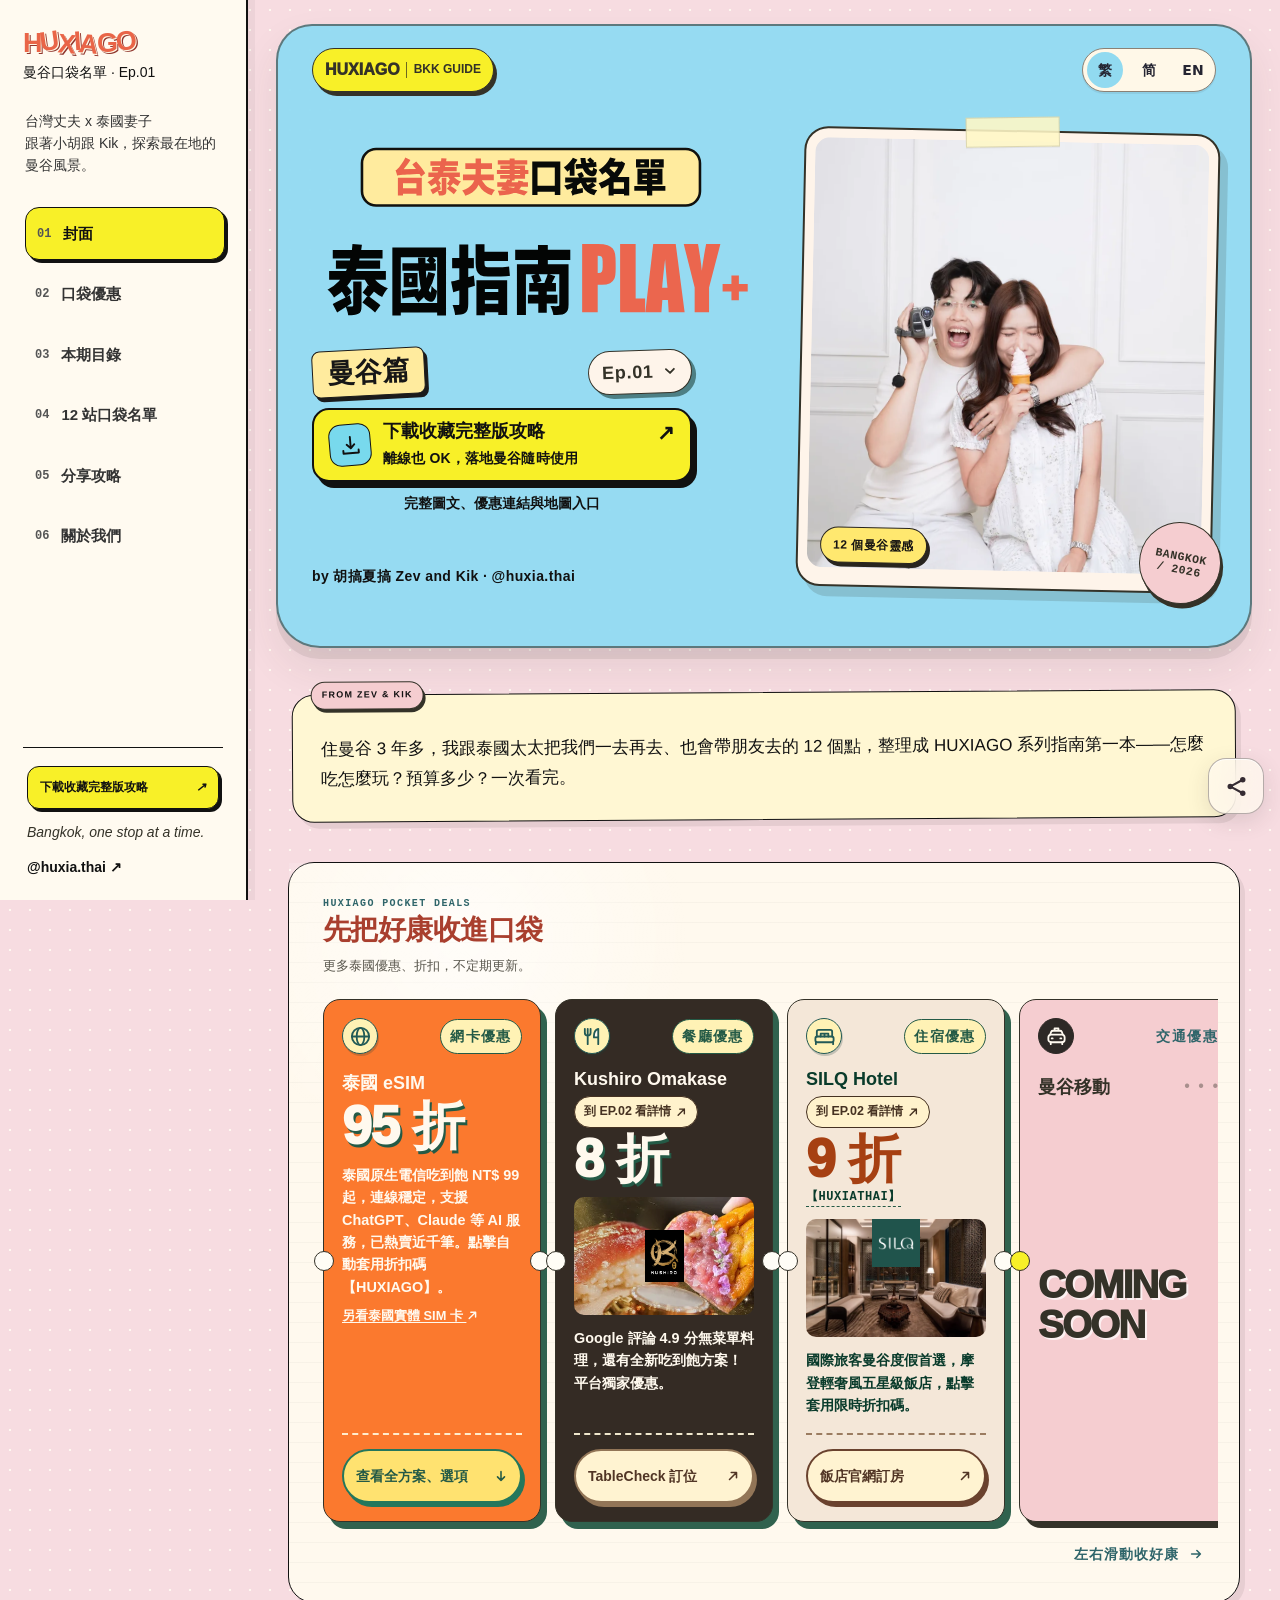
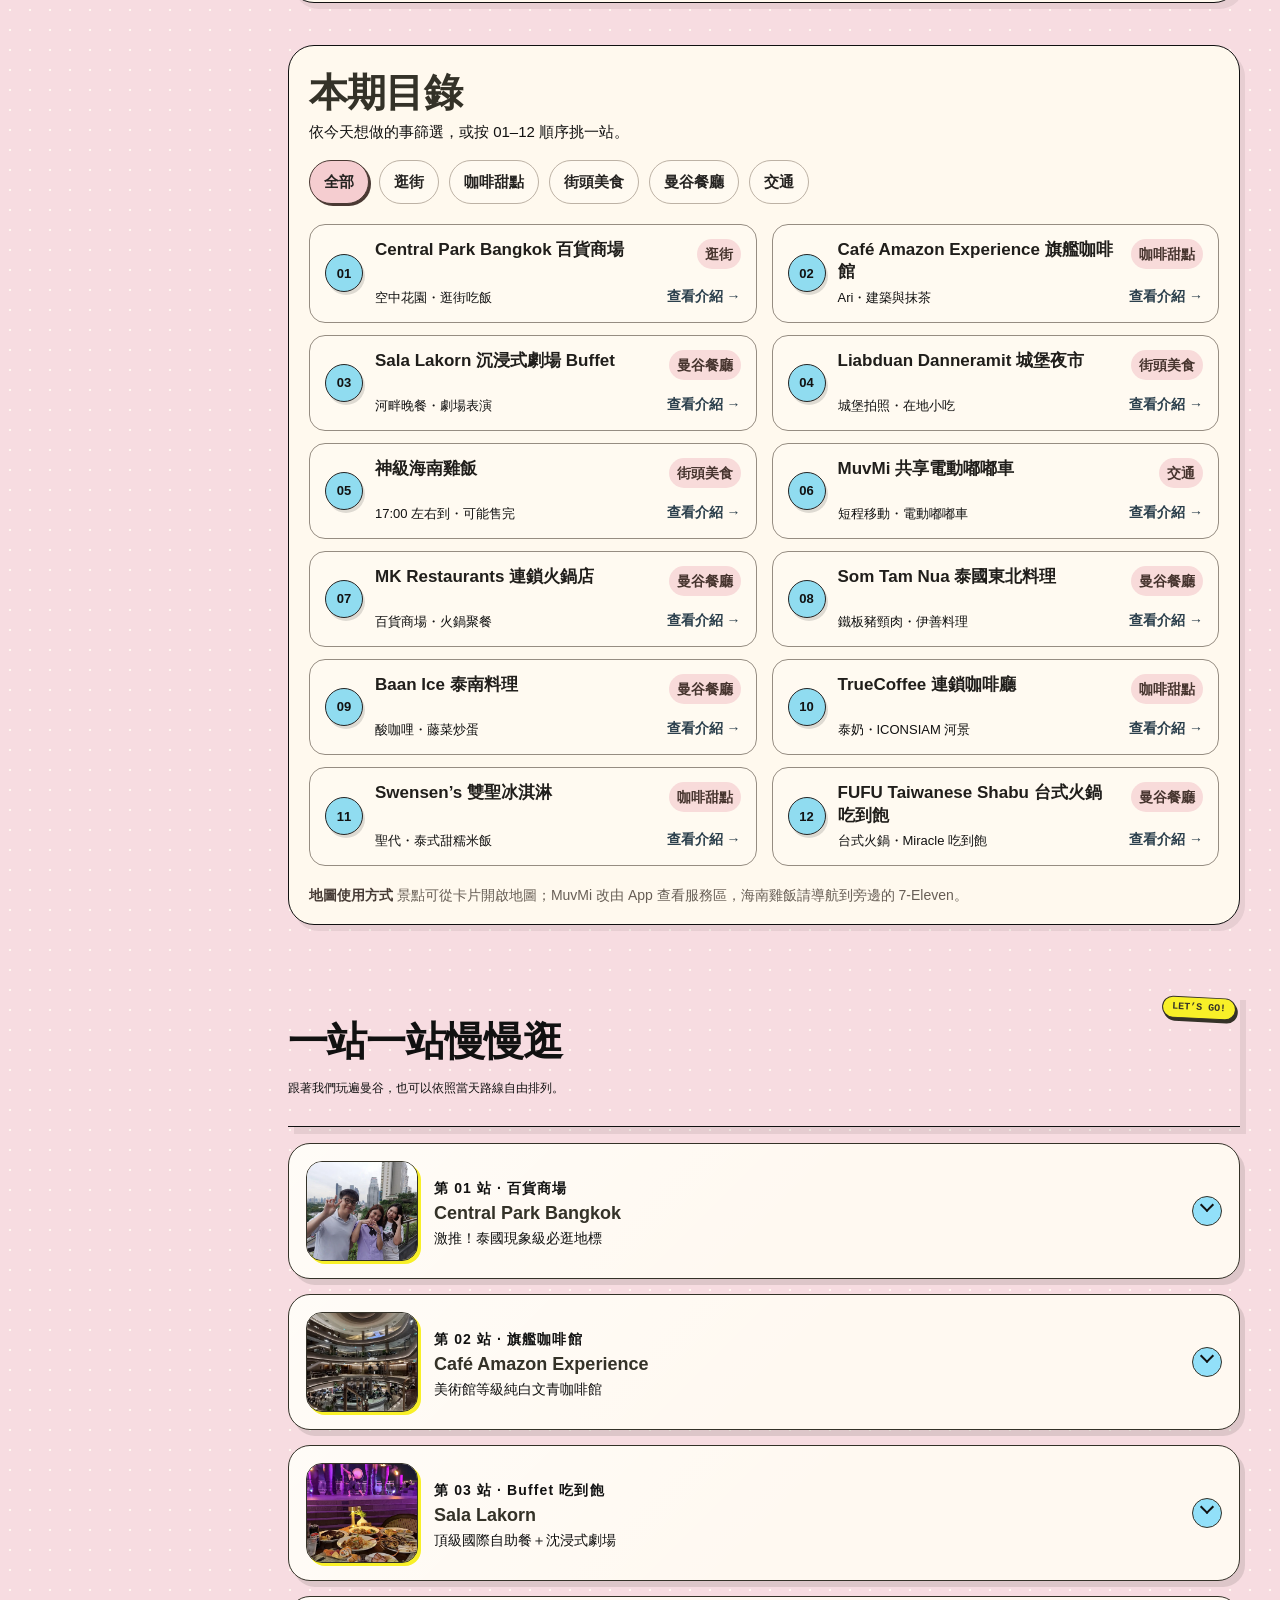
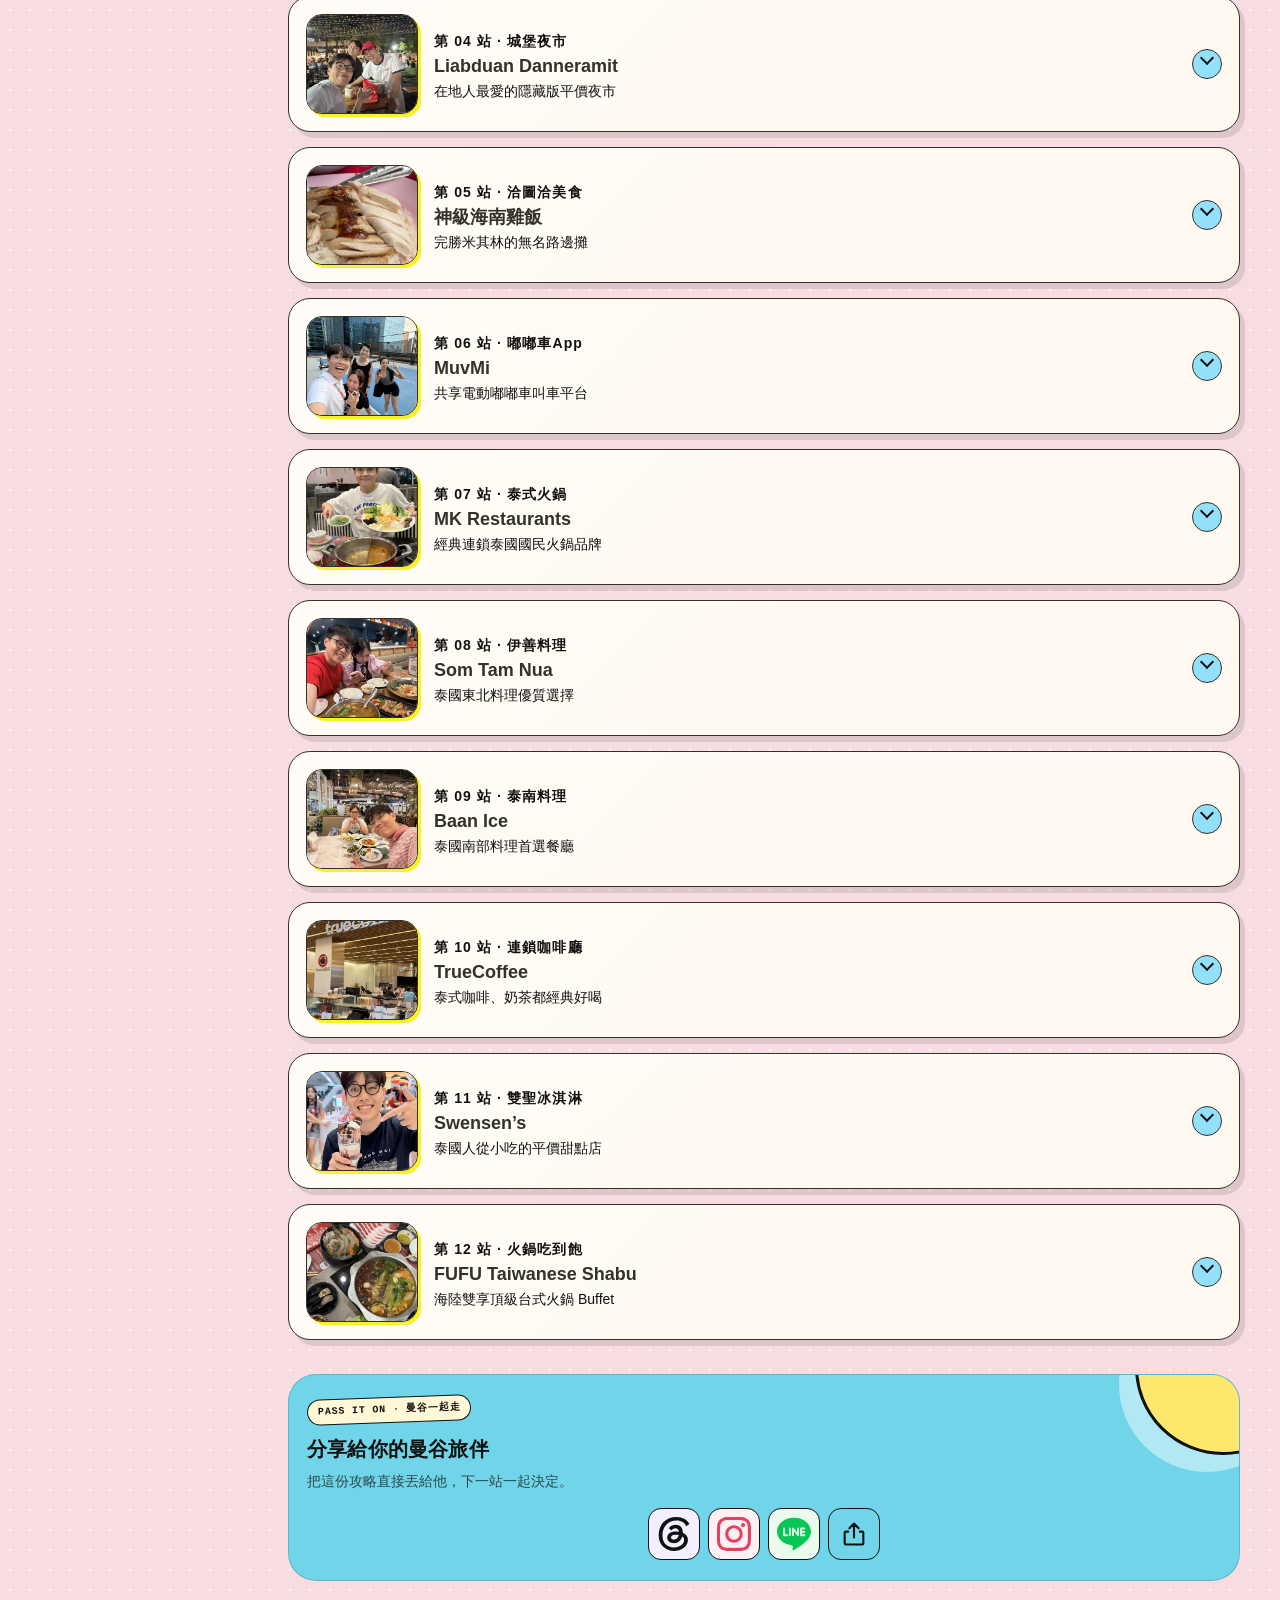
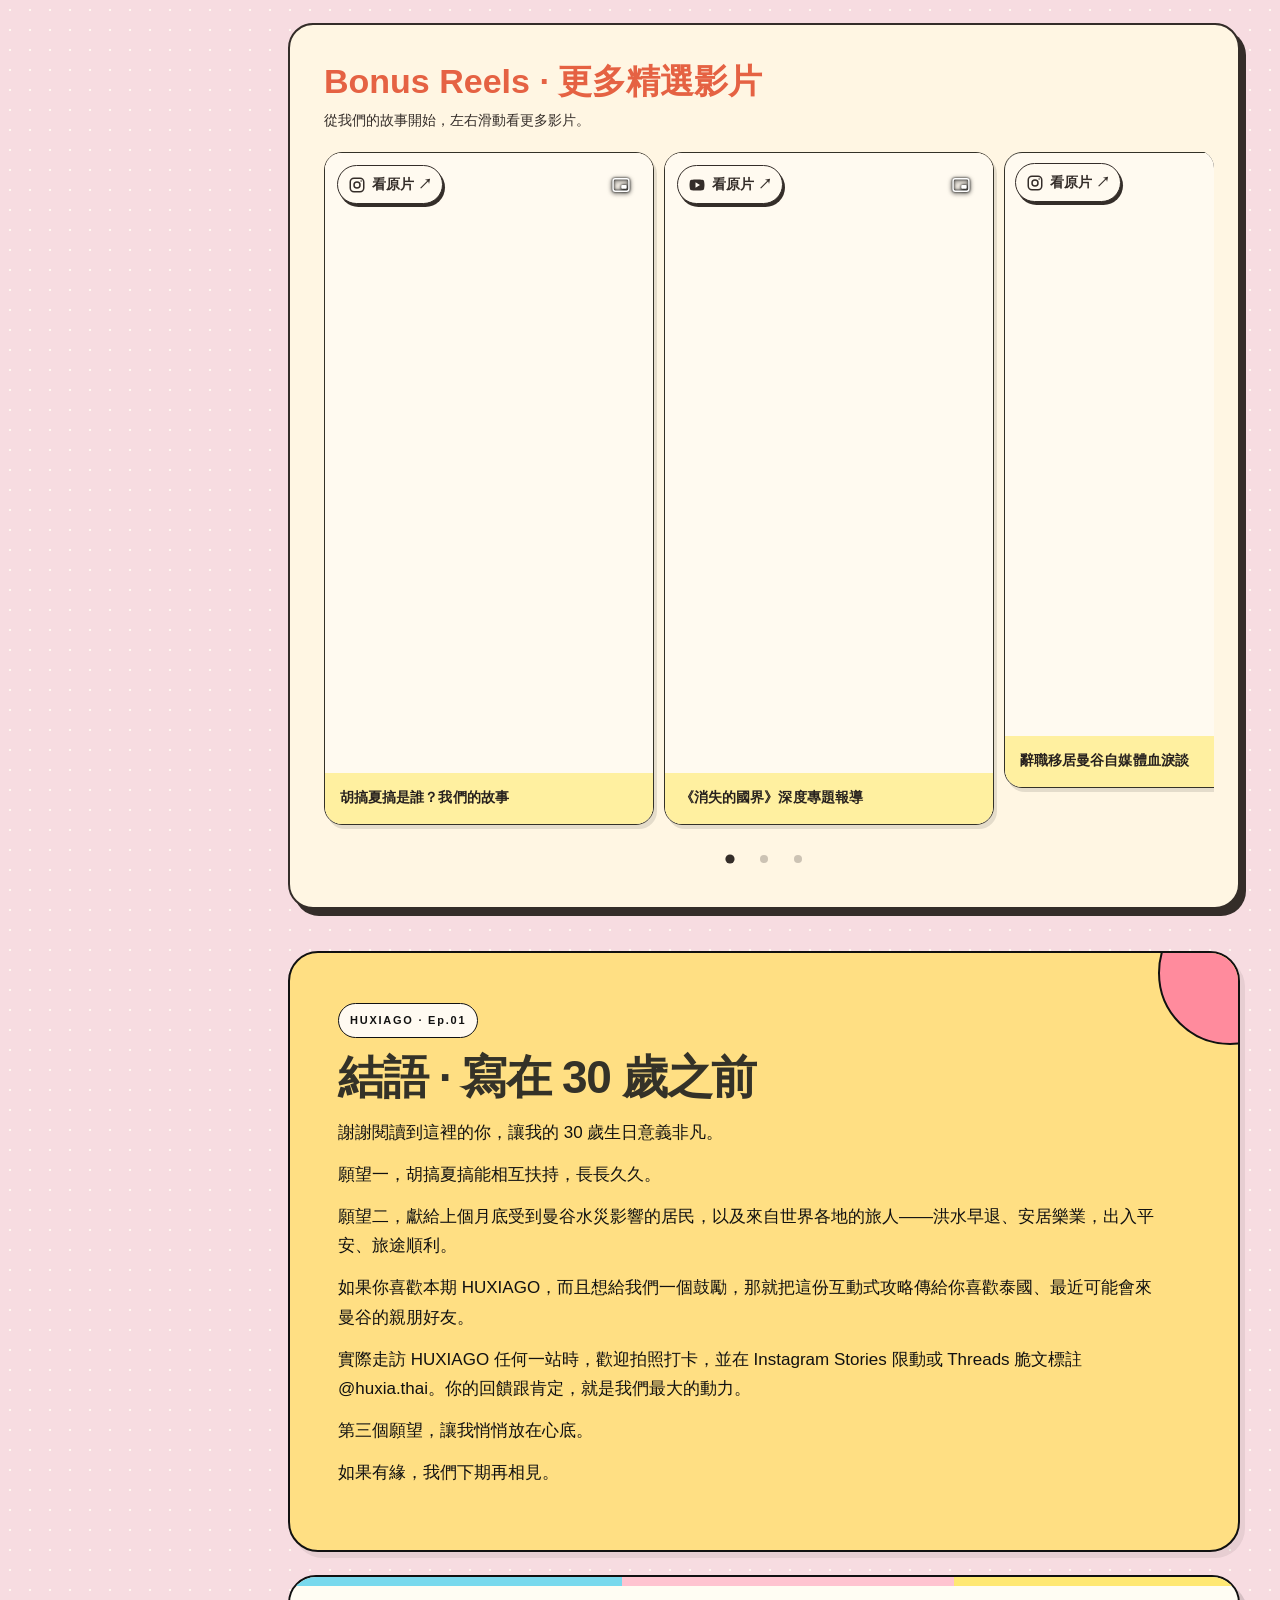
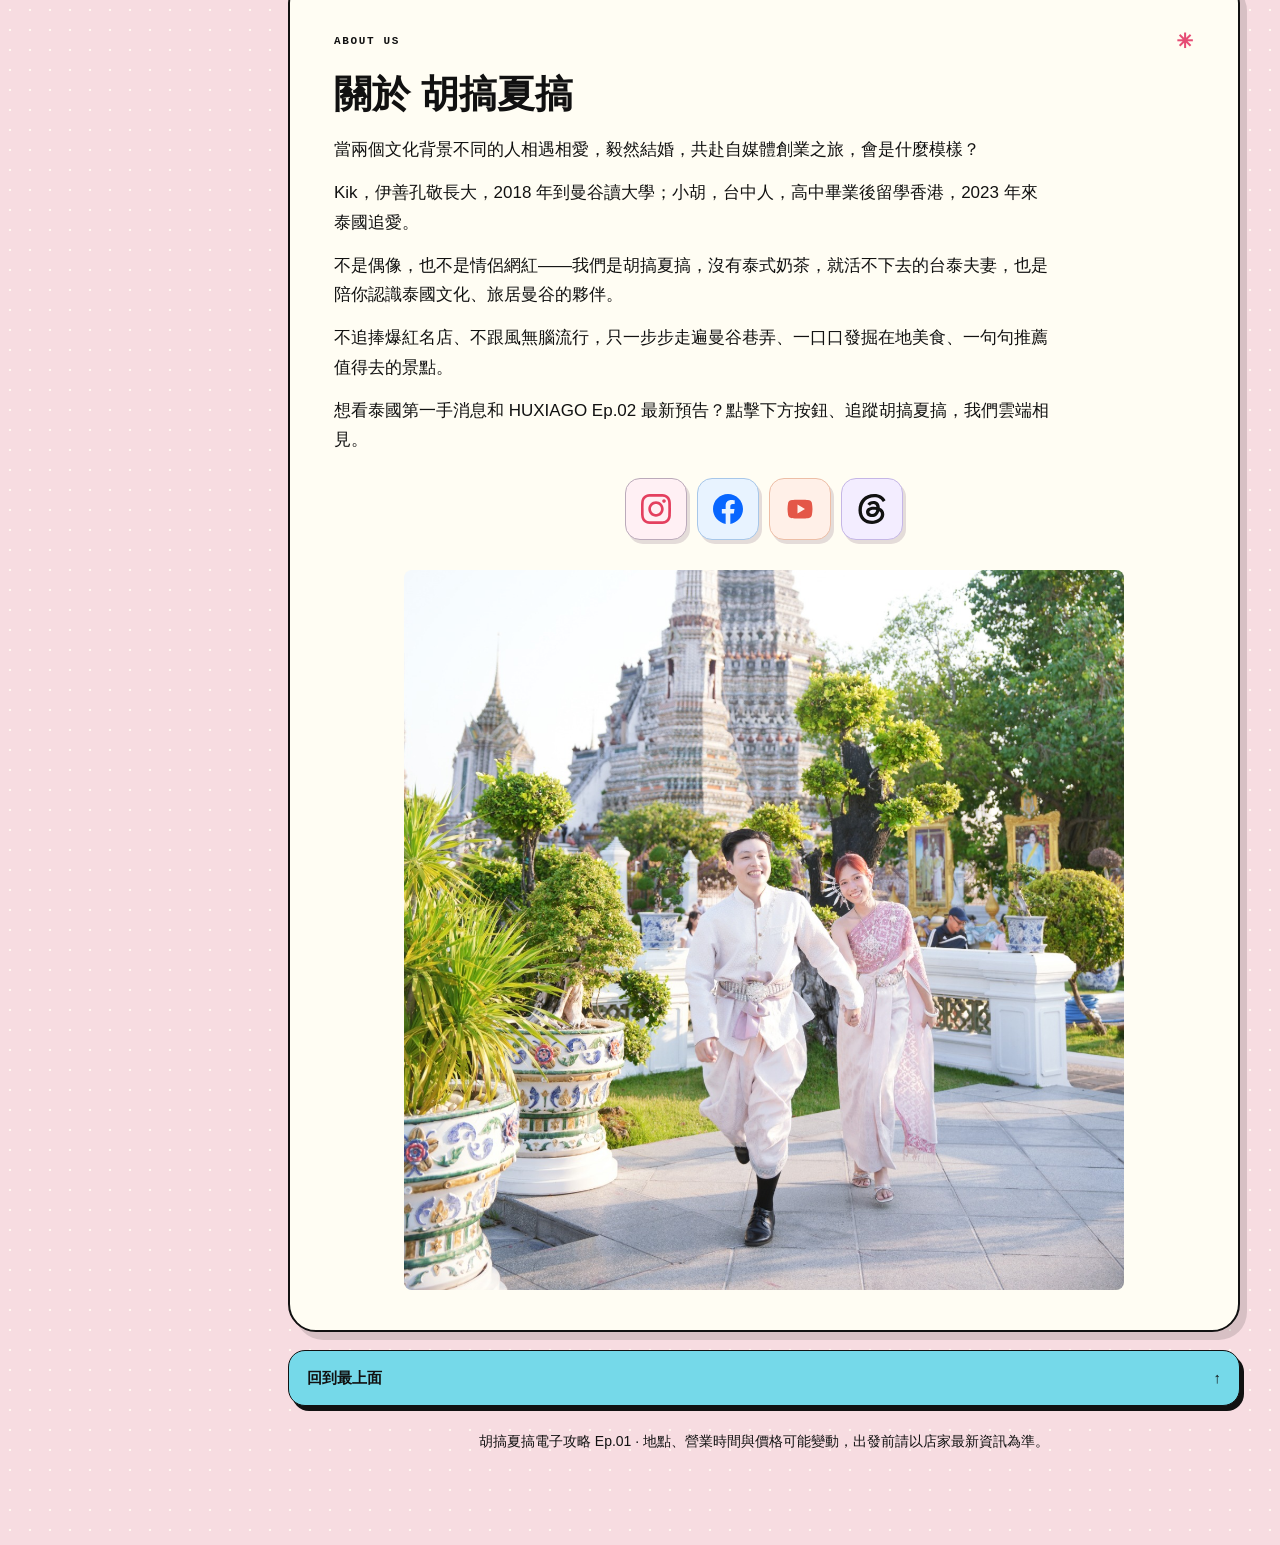
==== commit 49cf2b86: "Unify Reel and clip controls across the Bangkok guides" ====
--- a/index.html
+++ b/index.html
@@ -1159,7 +1159,169 @@
 .ep01-reel-play:focus-visible{outline:3px solid #fffaf0;outline-offset:-5px}
 .reel-figure:has(.ep01-reel-play):not(.is-loaded) :is(.reel-origin,.reel-pip-launch){display:none}
 </style>
-<style id="hux-shared-ticket-icons">/* One visual family for the shared pocket deals in every issue. */
+<script id="hux-video-controls">(() => {
+  const glyph = inner => '<svg viewBox="0 0 24 24" fill="none" aria-hidden="true" stroke="currentColor" stroke-width="1.7" stroke-linecap="round" stroke-linejoin="round">' + inner + '</svg>';
+  const speaker = '<path d="M4 9h3l4.5-3.5v13L7 15H4Z"/>';
+  const icons = {
+    pip: glyph('<rect x="2.5" y="4.5" width="19" height="15" rx="2.6"/><rect x="12.3" y="11.9" width="6.5" height="4.7" rx="1.15" fill="currentColor" stroke="none"/>'),
+    return: glyph('<path d="M9 5H6a1.5 1.5 0 0 0-1.5 1.5V9M15 5h3a1.5 1.5 0 0 1 1.5 1.5V9M4.5 15v2.5A1.5 1.5 0 0 0 6 19h3m10.5-4v2.5A1.5 1.5 0 0 1 18 19h-3"/><rect x="9" y="9.5" width="6" height="5" rx="1"/>'),
+    instagram: glyph('<rect x="3.5" y="3.5" width="17" height="17" rx="5"/><circle cx="12" cy="12" r="3.75"/><circle cx="17.25" cy="6.85" r=".9" fill="currentColor" stroke="none"/>'),
+    original: glyph('<path d="M8 12a4 4 0 0 1 4-4h4a4 4 0 0 1 0 8h-2m2-4a4 4 0 0 1-4 4H8a4 4 0 1 1 0-8h2"/>'),
+    play: glyph('<path d="M9 5.9a.75.75 0 0 0-1.15.63v10.94c0 .6.67.96 1.15.64l8.6-5.47a.75.75 0 0 0 0-1.28Z" fill="currentColor" stroke="none"/>'),
+    pause: glyph('<rect x="7" y="6" width="3.6" height="12" rx="1.2" fill="currentColor" stroke="none"/><rect x="13.4" y="6" width="3.6" height="12" rx="1.2" fill="currentColor" stroke="none"/>'),
+    sound: glyph(speaker + '<path d="M15 9.3a3.7 3.7 0 0 1 0 5.4m2.4-7.7a7.2 7.2 0 0 1 0 10"/>'),
+    mute: glyph(speaker + '<path d="m15.6 9.8 4.4 4.4m0-4.4-4.4 4.4"/>'),
+  };
+  const labels = {
+    'zh-Hant': ['返回頁面影片', '開啟原片', '播放影片', '暫停影片', '開啟聲音', '關閉聲音'],
+    'zh-Hans': ['返回页面视频', '打开原片', '播放视频', '暂停视频', '开启声音', '关闭声音'],
+    en: ['Return to inline video', 'Open original video', 'Play video', 'Pause video', 'Unmute', 'Mute'],
+  };
+  let active;
+  function button(className, label, icon) {
+    const element = document.createElement('button');
+    element.type = 'button';
+    element.className = className;
+    element.setAttribute('aria-label', label);
+    element.innerHTML = icon;
+    return element;
+  }
+
+  function move(video, target) {
+    const playing = !video.paused;
+    target.append(video);
+    if (playing) video.play().catch(() => {});
+  }
+
+  function enableDrag(surface, shell) {
+    let press;
+    let suppressClick = false;
+    surface.addEventListener('pointerdown', event => {
+      if (!event.isPrimary || event.button !== 0) return;
+      const rect = shell.getBoundingClientRect();
+      press = { id: event.pointerId, x: event.clientX, y: event.clientY, left: rect.left, top: rect.top };
+      suppressClick = false;
+      surface.setPointerCapture(event.pointerId);
+    });
+    surface.addEventListener('pointermove', event => {
+      if (press?.id !== event.pointerId) return;
+      const dx = event.clientX - press.x;
+      const dy = event.clientY - press.y;
+      if (!suppressClick && Math.hypot(dx, dy) < 8) return;
+      suppressClick = true;
+      const left = Math.max(0, Math.min(innerWidth - shell.offsetWidth, press.left + dx));
+      const top = Math.max(0, Math.min(innerHeight - shell.offsetHeight, press.top + dy));
+      Object.assign(shell.style, { left: left + 'px', top: top + 'px', right: 'auto', bottom: 'auto' });
+    });
+    surface.addEventListener('lostpointercapture', () => { press = null; });
+    surface.addEventListener('click', event => {
+      if (!suppressClick || event.detail === 0) return;
+      suppressClick = false;
+      event.stopImmediatePropagation();
+    }, true);
+  }
+
+  function open({ media, kind, title, original, close: onClose, playbackChanged, focusControls = false }) {
+    active?.close();
+    const [returnLabel, originalLabel, playLabel, pauseLabel, unmuteLabel, muteLabel] =
+      labels[document.documentElement.lang] || labels['zh-Hant'];
+    const shell = document.createElement('aside');
+    shell.className = 'hux-reel-pip hux-video-pip';
+    shell.dataset.kind = kind;
+    shell.setAttribute('aria-label', title);
+    const screen = document.createElement('div');
+    screen.className = 'hux-reel-pip-screen';
+    const controls = document.createElement('div');
+    controls.className = 'hux-pip-controls';
+    const back = button('hux-pip-icon hux-pip-return', returnLabel, icons.return);
+    const loud = button('hux-pip-icon hux-pip-sound', muteLabel, icons.sound);
+    const surface = button('hux-pip-surface', pauseLabel, '');
+    const video = media instanceof HTMLVideoElement ? media : null;
+    const previousControls = video?.controls;
+    let timer;
+    const events = ['play', 'pause', 'ended', 'volumechange', 'loadedmetadata'];
+    const session = { media, shell, close };
+    if (original) {
+      const link = document.createElement('a');
+      link.className = 'hux-pip-icon hux-pip-original';
+      link.href = original;
+      link.target = '_blank';
+      link.rel = 'noopener noreferrer';
+      link.setAttribute('aria-label', originalLabel);
+      link.innerHTML = /(^|\.)instagram\.com$/i.test(new URL(link.href).hostname) ? icons.instagram : icons.original;
+      controls.append(link);
+    }
+    controls.append(back);
+    if (video) {
+      controls.prepend(surface);
+      enableDrag(surface, shell);
+      shell.addEventListener('pointermove', event => {
+        if (event.pointerType === 'mouse' && !event.buttons) showControls();
+      });
+      controls.append(loud);
+      surface.addEventListener('click', () => {
+        if (video.paused) video.play().catch(() => {});
+        else video.pause();
+        playbackChanged?.(video.paused);
+      });
+      loud.addEventListener('click', () => { video.muted = !video.muted; });
+      video.controls = false;
+      events.forEach(name => video.addEventListener(name, sync));
+    }
+    back.addEventListener('click', close);
+    screen.append(controls);
+    shell.append(screen);
+    document.body.append(shell);
+    active = session;
+    if (video) move(video, screen);
+    else screen.append(media);
+    screen.append(controls);
+    sync();
+    if (focusControls) back.focus({preventScroll:true});
+    return session;
+
+    function showControls() {
+      clearTimeout(timer);
+      shell.classList.add('hux-pip-ready');
+      if (video && !video.paused) timer = setTimeout(() => shell.classList.remove('hux-pip-ready'), 3200);
+    }
+
+    function sync() {
+      showControls();
+      if (!video) return;
+      if (video.videoWidth && video.videoHeight) {
+        shell.style.setProperty('--hux-video-ratio', video.videoWidth + ' / ' + video.videoHeight);
+        shell.style.setProperty('--hux-video-ratio-number', String(video.videoWidth / video.videoHeight));
+      }
+      surface.innerHTML = video.paused ? icons.play : '';
+      surface.setAttribute('aria-label', video.paused ? playLabel : pauseLabel);
+      loud.innerHTML = video.muted ? icons.mute : icons.sound;
+      loud.setAttribute('aria-label', video.muted ? unmuteLabel : muteLabel);
+      loud.setAttribute('aria-pressed', String(video.muted));
+    }
+    function close() {
+      if (active !== session) return;
+      active = null;
+      clearTimeout(timer);
+      if (video) {
+        events.forEach(name => video.removeEventListener(name, sync));
+        video.controls = previousControls;
+      }
+      onClose();
+      shell.remove();
+    }
+  }
+
+  document.addEventListener('keydown', event => {
+    if (event.key === 'Escape' && !document.querySelector('dialog[open]')) active?.close();
+  });
+  window.huxVideoControls = {
+    icons, open, move,
+    isFloating: media => active?.media === media,
+    close(media) { if (active?.media === media) active.close(); },
+  };
+})();
+</script><style id="hux-shared-ticket-icons">/* One visual family for the shared pocket deals in every issue. */
 .visual-v7 {
   --hux-offer-cta-bg: #fff2ca;
   --hux-offer-cta-ink: #52301d;
@@ -1546,6 +1708,94 @@
     font-size: clamp(.6875rem, 3vw, .8125rem) !important;
     letter-spacing: 0;
   }
+}
+
+/* Video controls shared by portrait Reels and horizontal short-video strips. */
+.visual-v7 .clip-actions button,
+.visual-v7 .reel-pip-launch {
+  width: 44px !important;
+  height: 44px !important;
+  min-width: 44px !important;
+  min-height: 44px !important;
+  box-sizing: border-box;
+  padding: 0 !important;
+  border: 0 !important;
+  background: transparent !important;
+  color: #fff !important;
+  box-shadow: none !important;
+  backdrop-filter: none !important;
+}
+.visual-v7 .clip-actions button svg,
+.visual-v7 .reel-pip-launch svg,
+.hux-pip-icon svg {
+  width: 20px !important;
+  height: 20px !important;
+  filter: drop-shadow(0 0 1px #000) drop-shadow(0 1px 2px #000c);
+}
+.visual-v7 .clip-actions { gap: 2px; }
+.visual-v7 .clip-media .video-play-gate > span {
+  background: transparent;
+  box-shadow: none;
+  border: 0;
+  filter: drop-shadow(0 1px 3px #000);
+}
+
+.hux-reel-pip.hux-video-pip {
+  width: min(44vw, 188px, calc((100dvh - 110px) * var(--hux-video-ratio-number, .5625)));
+  max-width: none;
+  border: 0;
+  border-radius: 12px;
+  background: #191919;
+  overflow: hidden;
+}
+.hux-video-pip[data-kind="video"] .hux-reel-pip-screen {
+  aspect-ratio: var(--hux-video-ratio, 9 / 16);
+}
+.hux-video-pip .hux-reel-pip-screen > video,
+.hux-reel-pip.hux-video-pip .hux-reel-pip-screen > iframe {
+  position: absolute;
+  inset: 0;
+  width: 100%;
+  height: 100%;
+  border: 0;
+  object-fit: contain;
+}
+.hux-pip-controls {
+  position: absolute;
+  z-index: 2;
+  inset: 0;
+  pointer-events: none;
+}
+.hux-pip-icon,
+.hux-pip-surface {
+  position: absolute;
+  display: grid;
+  border: 0;
+  color: #fff;
+  background: transparent;
+  padding: 0;
+  cursor: pointer;
+}
+.hux-pip-icon {
+  width: 44px;
+  height: 44px;
+  box-sizing: border-box;
+  opacity: 0;
+  transition: opacity .18s ease;
+}
+.hux-pip-ready .hux-pip-icon,
+.hux-pip-controls:focus-within .hux-pip-icon {
+  opacity: 1;
+  pointer-events: auto;
+}
+.hux-pip-original { inset: 1px auto auto 1px; place-items: start; padding: 5px 0 0 5px; }
+.hux-pip-return { inset: 1px 1px auto auto; place-items: start end; padding: 5px 5px 0 0; }
+.hux-pip-sound { inset: auto 1px 1px auto; place-items: end; padding: 0 5px 5px 0; }
+.hux-pip-surface { inset: 0; place-items: center; pointer-events: auto; touch-action: none; color: #dededc; }
+.hux-pip-surface svg { width: 52px; height: 52px; filter: drop-shadow(0 1px 2px #000) drop-shadow(0 2px 7px #0009); }
+.hux-pip-controls :focus-visible { outline: 2px solid #ffe435; outline-offset: -2px; }
+@media (prefers-reduced-motion: reduce) {
+  .hux-pip-icon { transition: none; }
 }
 </style></head><body class="visual-v7"><div id="hux-loading" role="status" aria-live="polite"><div class="loading-wordmark" role="img" aria-label="HUXIAGO"><span class="logo-letter" aria-hidden="true">H</span><span class="logo-letter" aria-hidden="true">U</span><span class="logo-letter" aria-hidden="true">X</span><span class="logo-letter" aria-hidden="true">I</span><span class="logo-letter" aria-hidden="true">A</span><span class="logo-letter" aria-hidden="true">G</span><span class="logo-letter" aria-hidden="true">O</span></div><small>曼谷口袋名單，準備出發</small><span class="loading-bar" aria-hidden="true"></span></div><aside class="desktop-rail" aria-label="HUXIAGO 章節導覽">
   <a class="rail-brand" href="#top"><span><strong><span class="logo-letter">H</span><span class="logo-letter">U</span><span class="logo-letter">X</span><span class="logo-letter">I</span><span class="logo-letter">A</span><span class="logo-letter">G</span><span class="logo-letter">O</span></strong><small>曼谷口袋名單 · Ep.01</small></span></a>
@@ -1931,10 +2181,10 @@
 </script>
 <script id="v13-video-controller">
 (()=>{
-  const PLAY='<svg viewBox="0 0 24 24" aria-hidden="true" fill="none"><path d="M8.2 5.8v12.4L18 12 8.2 5.8Z" fill="currentColor"/></svg>';
-  const PAUSE='<svg viewBox="0 0 24 24" aria-hidden="true" fill="none"><path d="M7.5 5.5h3v13h-3v-13Zm6 0h3v13h-3v-13Z" fill="currentColor"/></svg>';
-  const SOUND_OFF='<svg viewBox="0 0 24 24" aria-hidden="true" fill="none"><path d="M4.5 9.2v5.6h3.2l4.1 3.2V6L7.7 9.2H4.5Z" stroke="currentColor" stroke-width="1.8" stroke-linejoin="round"/><path d="m16 9 4 4m0-4-4 4" stroke="currentColor" stroke-width="1.8" stroke-linecap="round"/></svg>';
-  const SOUND_ON='<svg viewBox="0 0 24 24" aria-hidden="true" fill="none"><path d="M4.5 9.2v5.6h3.2l4.1 3.2V6L7.7 9.2H4.5Z" stroke="currentColor" stroke-width="1.8" stroke-linejoin="round"/><path d="M15 8.5c1 .8 1.5 2 1.5 3.5s-.5 2.7-1.5 3.5M17.7 6.2c1.7 1.5 2.6 3.4 2.6 5.8s-.9 4.3-2.6 5.8" stroke="currentColor" stroke-width="1.8" stroke-linecap="round"/></svg>';
+  const PLAY=window.huxVideoControls.icons.play;
+  const PAUSE=window.huxVideoControls.icons.pause;
+  const SOUND_OFF=window.huxVideoControls.icons.mute;
+  const SOUND_ON=window.huxVideoControls.icons.sound;
 
   const videos=[...document.querySelectorAll('video[data-hux-video]')];
   const blobUrls=[];
@@ -2002,6 +2252,7 @@
   }
 
   function sync(v){
+    if(window.huxVideoControls.isFloating(v)) return;
     if(isActive(v) && v.dataset.userPaused!=='true') playVideo(v);
     else if(!document.pictureInPictureElement || document.pictureInPictureElement!==v){
       if(!v.paused) v.pause();
@@ -2072,10 +2323,14 @@
     // Keep the PIP feature from the previous prototype, but remove the old conflicting controller.
     if(actions && !actions.querySelector('.clip-pip')){
       const pip=document.createElement('button');
-      pip.type='button'; pip.className='clip-pip'; pip.innerHTML='<svg viewBox="0 0 24 24" aria-hidden="true" fill="none"><rect x="2.5" y="3.5" width="16" height="12.5" rx="1.8" stroke="currentColor" stroke-width="1.7"/><path d="M5.2 6.2h4.3L8 7.7l2.5 2.5-1.4 1.4-2.5-2.5-1.4 1.4V6.2Z" fill="currentColor"/><rect x="10.5" y="10" width="11.5" height="10" rx="2" fill="currentColor" stroke="#252532" stroke-width="1.4"/></svg>'; pip.setAttribute('aria-label','開啟 PIP');
+      pip.type='button'; pip.className='clip-pip'; pip.innerHTML=window.huxVideoControls.icons.pip; pip.setAttribute('aria-label','開啟 PIP');
       actions.appendChild(pip);
       pip.onclick=async(e)=>{
         e.preventDefault(); e.stopPropagation(); gestureUnlocked=true;
+        if(window.huxVideoControls.isFloating(v)){
+          window.huxVideoControls.close(v);
+          return;
+        }
         try{
           if(document.pictureInPictureElement===v){ await document.exitPictureInPicture(); return; }
           if(document.pictureInPictureEnabled && v.requestPictureInPicture){
@@ -2089,24 +2344,19 @@
             return;
           }
         }catch(err){}
-        // Fallback preview shell when native PIP is unavailable (e.g. some in-app browsers).
-        let shell=document.querySelector(`.pip-shell[data-for="${v.dataset.huxVideo}"]`);
-        if(!shell){
-          shell=document.createElement('div');
-          shell.className='pip-shell'; shell.dataset.for=v.dataset.huxVideo;
-          shell.innerHTML='<div class="pip-shell-bar"><span class="pip-shell-badge"><span class="pip-shell-ig">IG</span><span>PIP PREVIEW</span></span><button class="pip-shell-close" aria-label="關閉 PIP 預覽">×</button></div><div class="pip-shell-frame"><div class="pip-shell-media"></div><span class="pip-shell-corner">@huxia.thai</span></div>';
-          document.body.appendChild(shell);
-          const mini=document.createElement('video');
-          mini.src=v.currentSrc||v.src; mini.muted=true; mini.defaultMuted=true; mini.loop=true; mini.autoplay=true; mini.playsInline=true; mini.setAttribute('playsinline',''); mini.setAttribute('webkit-playsinline','');
-          shell.querySelector('.pip-shell-media').appendChild(mini);
-          shell.querySelector('.pip-shell-close').onclick=()=>{ shell.classList.remove('show'); mini.pause(); };
-          shell.__mini=mini;
-        }
-        const open=!shell.classList.contains('show');
-        document.querySelectorAll('.pip-shell.show').forEach(s=>{ if(s!==shell){ s.classList.remove('show'); s.__mini?.pause(); } });
-        shell.classList.toggle('show',open);
-        if(open){ shell.__mini.src=v.currentSrc||v.src; shell.__mini.currentTime=Math.max(0,v.currentTime||0); shell.__mini.play().catch(()=>{}); }
-        else shell.__mini?.pause();
+        const parent=v.parentElement;
+        if(v.paused) playVideo(v,{manual:true});
+        window.huxVideoControls.open({
+          media:v,kind:'video',title:v.closest('.clip')?.querySelector('figcaption')?.textContent || pip.getAttribute('aria-label'),
+          focusControls:pip.matches(':focus-visible'),
+          playbackChanged(paused){v.dataset.userPaused=String(paused);},
+          close(){
+            window.huxVideoControls.move(v,parent);
+            pip.setAttribute('aria-pressed','false');
+            pip.focus({preventScroll:true});
+          },
+        });
+        pip.setAttribute('aria-pressed','true');
       };
     }
 
@@ -2289,7 +2539,7 @@
  const viewport=document.createElement('div');viewport.className='reel-viewport';
  const placeholder=document.createElement('div');placeholder.className='reel-placeholder';placeholder.textContent='滑到這裡，看看小胡的現場影片';viewport.append(placeholder);
  const link=document.createElement('a');link.className='reel-origin';link.href=url;link.target='_blank';link.rel='noopener noreferrer';link.innerHTML=(kind==='youtube'?ytIcon:igIcon)+'<span>看原片 ↗</span>';link.setAttribute('aria-label','開啟原片：'+title);viewport.append(link);
- const pip=document.createElement('button');pip.type='button';pip.className='reel-pip-launch';pip.innerHTML='<svg viewBox="0 0 24 24" aria-hidden="true" fill="none"><rect x="2.5" y="3.5" width="16" height="12.5" rx="1.8" stroke="currentColor" stroke-width="1.7"/><path d="M5.2 6.2h4.3L8 7.7l2.5 2.5-1.4 1.4-2.5-2.5-1.4 1.4V6.2Z" fill="currentColor"/><rect x="10.5" y="10" width="11.5" height="10" rx="2" fill="currentColor" stroke="#252532" stroke-width="1.4"/></svg>';pip.setAttribute('aria-label','浮動播放：'+title);viewport.append(pip);
+ const pip=document.createElement('button');pip.type='button';pip.className='reel-pip-launch';pip.innerHTML=window.huxVideoControls.icons.pip;pip.setAttribute('aria-label','浮動播放：'+title);viewport.append(pip);
  figure.append(viewport);const caption=document.createElement('figcaption');caption.textContent=title;figure.append(caption);
  figure.dataset.embed=embed;figure.dataset.kind=kind;return figure;
 }
@@ -2351,7 +2601,52 @@
 if('IntersectionObserver' in window){const observer=new IntersectionObserver(entries=>{for(const entry of entries)if(entry.isIntersecting){load(entry.target);observer.unobserve(entry.target)}},{rootMargin:'150px'});document.querySelectorAll('.reel-figure:not(:has(.ep01-reel-play))').forEach(el=>observer.observe(el))}
 else document.querySelectorAll('.reel-figure:not(:has(.ep01-reel-play))').forEach(load);
 })();
-</script><script id="hux-directory-filter-v18">(()=>{const nav=document.querySelector('#toc');if(!nav)return;const buttons=[...nav.querySelectorAll('.toc-filters button')];const links=[...nav.querySelectorAll('.toc-list a[data-category]')];buttons.forEach(button=>button.addEventListener('click',()=>{const value=button.dataset.filter;buttons.forEach(b=>b.setAttribute('aria-pressed',String(b===button)));links.forEach(a=>{a.hidden=value!=='全部'&&a.dataset.category!==value});}));})();</script><script id="hux-gallery-height-script-v20">(()=>{const galleries=[...document.querySelectorAll('details.card .gallery')];const nearest=(gallery)=>{const center=gallery.getBoundingClientRect().left+gallery.clientWidth/2;let best=null,distance=Infinity;for(const figure of gallery.children){if(figure.tagName!=='FIGURE')continue;const rect=figure.getBoundingClientRect(),gap=Math.abs(rect.left+rect.width/2-center);if(gap<distance){distance=gap;best=figure}}return best};const update=(gallery)=>{if(!gallery.closest('details[open]'))return;const figure=nearest(gallery);if(!figure)return;const size=figure.getBoundingClientRect().height;if(!size)return;const style=getComputedStyle(gallery);const extra=parseFloat(style.paddingTop)+parseFloat(style.paddingBottom)+7;gallery.style.height=Math.ceil(size+extra)+'px'};galleries.forEach(gallery=>{let frame=0;const schedule=()=>{cancelAnimationFrame(frame);frame=requestAnimationFrame(()=>{if(scrolling)defer();else update(gallery)})};let settleTimer=0,scrolling=false;const settle=()=>{clearTimeout(settleTimer);scrolling=false;schedule()};const defer=()=>{clearTimeout(settleTimer);settleTimer=setTimeout(settle,180)};gallery.addEventListener('scroll',()=>{scrolling=true;cancelAnimationFrame(frame);defer()},{passive:true});gallery.addEventListener('scrollend',settle,{passive:true});gallery.closest('details').addEventListener('toggle',schedule);gallery.querySelectorAll('img').forEach(img=>img.addEventListener('load',schedule,{once:true}));if('ResizeObserver'in window){const observer=new ResizeObserver(schedule);gallery.querySelectorAll('figure').forEach(f=>observer.observe(f))}if(gallery.closest('details[open]'))schedule()});window.addEventListener('resize',()=>galleries.forEach(update),{passive:true})})();</script><script id="hux-reel-pip-v21">(()=>{let active=null;const close=()=>{if(!active)return;const {shell,figure,wasLoaded}=active;shell.remove();if(wasLoaded){const viewport=figure.querySelector('.reel-viewport');const iframe=document.createElement('iframe');iframe.title=figure.querySelector('figcaption').textContent;iframe.src=figure.dataset.embed;iframe.loading='lazy';iframe.allow='autoplay; encrypted-media; picture-in-picture';viewport.append(iframe);figure.classList.add('is-loaded')}active=null};document.addEventListener('click',event=>{const button=event.target.closest('.reel-pip-launch');if(!button)return;event.preventDefault();const figure=button.closest('.reel-figure');if(active?.figure===figure){close();return}close();const wasLoaded=figure.classList.contains('is-loaded');figure.querySelector('.reel-viewport iframe')?.remove();figure.classList.remove('is-loaded');const link=figure.querySelector('.reel-origin');const shell=document.createElement('aside');shell.className='hux-reel-pip';shell.dataset.kind=figure.dataset.kind;shell.setAttribute('aria-label','浮動影片播放器');const head=document.createElement('div');head.className='hux-reel-pip-head';const title=document.createElement('span');title.textContent=figure.querySelector('figcaption').textContent;const original=document.createElement('a');original.href=link.href;original.target='_blank';original.rel='noopener noreferrer';original.textContent='原片 ↗';original.setAttribute('aria-label','開啟原片');const exit=document.createElement('button');exit.type='button';exit.textContent='×';exit.setAttribute('aria-label','關閉浮動影片');exit.addEventListener('click',close);head.append(title,original,exit);const screen=document.createElement('div');screen.className='hux-reel-pip-screen';const frame=document.createElement('iframe');frame.title=title.textContent;frame.src=figure.dataset.embed;frame.allow='autoplay; encrypted-media; picture-in-picture';screen.append(frame);shell.append(head,screen);document.body.append(shell);active={shell,figure,wasLoaded};let drag=null;head.addEventListener('pointerdown',e=>{if(e.target.closest('a,button'))return;drag={x:e.clientX,y:e.clientY,left:shell.getBoundingClientRect().left,top:shell.getBoundingClientRect().top};head.setPointerCapture(e.pointerId)});head.addEventListener('pointermove',e=>{if(!drag)return;const x=Math.max(0,Math.min(innerWidth-shell.offsetWidth,drag.left+e.clientX-drag.x));const y=Math.max(0,Math.min(innerHeight-shell.offsetHeight,drag.top+e.clientY-drag.y));shell.style.left=x+'px';shell.style.top=y+'px';shell.style.right='auto';shell.style.bottom='auto'});head.addEventListener('pointerup',()=>drag=null);head.addEventListener('pointercancel',()=>drag=null)});document.addEventListener('keydown',e=>{if(e.key==='Escape')close()})})();</script>
+</script><script id="hux-directory-filter-v18">(()=>{const nav=document.querySelector('#toc');if(!nav)return;const buttons=[...nav.querySelectorAll('.toc-filters button')];const links=[...nav.querySelectorAll('.toc-list a[data-category]')];buttons.forEach(button=>button.addEventListener('click',()=>{const value=button.dataset.filter;buttons.forEach(b=>b.setAttribute('aria-pressed',String(b===button)));links.forEach(a=>{a.hidden=value!=='全部'&&a.dataset.category!==value});}));})();</script><script id="hux-gallery-height-script-v20">(()=>{const galleries=[...document.querySelectorAll('details.card .gallery')];const nearest=(gallery)=>{const center=gallery.getBoundingClientRect().left+gallery.clientWidth/2;let best=null,distance=Infinity;for(const figure of gallery.children){if(figure.tagName!=='FIGURE')continue;const rect=figure.getBoundingClientRect(),gap=Math.abs(rect.left+rect.width/2-center);if(gap<distance){distance=gap;best=figure}}return best};const update=(gallery)=>{if(!gallery.closest('details[open]'))return;const figure=nearest(gallery);if(!figure)return;const size=figure.getBoundingClientRect().height;if(!size)return;const style=getComputedStyle(gallery);const extra=parseFloat(style.paddingTop)+parseFloat(style.paddingBottom)+7;gallery.style.height=Math.ceil(size+extra)+'px'};galleries.forEach(gallery=>{let frame=0;const schedule=()=>{cancelAnimationFrame(frame);frame=requestAnimationFrame(()=>{if(scrolling)defer();else update(gallery)})};let settleTimer=0,scrolling=false;const settle=()=>{clearTimeout(settleTimer);scrolling=false;schedule()};const defer=()=>{clearTimeout(settleTimer);settleTimer=setTimeout(settle,180)};gallery.addEventListener('scroll',()=>{scrolling=true;cancelAnimationFrame(frame);defer()},{passive:true});gallery.addEventListener('scrollend',settle,{passive:true});gallery.closest('details').addEventListener('toggle',schedule);gallery.querySelectorAll('img').forEach(img=>img.addEventListener('load',schedule,{once:true}));if('ResizeObserver'in window){const observer=new ResizeObserver(schedule);gallery.querySelectorAll('figure').forEach(f=>observer.observe(f))}if(gallery.closest('details[open]'))schedule()});window.addEventListener('resize',()=>galleries.forEach(update),{passive:true})})();</script><script id="hux-reel-pip-v21">(() => {
+  let active;
+  function makeFrame(figure) {
+    const frame = document.createElement('iframe');
+    frame.title = figure.querySelector('figcaption').textContent;
+    frame.src = figure.dataset.embed;
+    frame.allow = 'autoplay; encrypted-media; picture-in-picture';
+    return frame;
+  }
+  document.addEventListener('click', event => {
+    const button = event.target.closest('.reel-pip-launch');
+    if (!button) return;
+    const figure = button.closest('.reel-figure');
+    if (!figure?.dataset.embed) return;
+    event.preventDefault();
+    if (active?.figure === figure) {
+      active.session.close();
+      return;
+    }
+    active?.session.close();
+    const viewport = figure.querySelector('.reel-viewport');
+    const wasLoaded = figure.classList.contains('is-loaded');
+    viewport.querySelector('iframe')?.remove();
+    figure.classList.remove('is-loaded');
+    const frame = makeFrame(figure);
+    const session = window.huxVideoControls.open({
+      media: frame,
+      kind: figure.dataset.kind,
+      title: frame.title,
+      focusControls: button.matches(':focus-visible'),
+      original: figure.querySelector('.reel-origin')?.href,
+      close() {
+        button.setAttribute('aria-pressed', 'false');
+        if (wasLoaded) {
+          viewport.append(makeFrame(figure));
+          figure.classList.add('is-loaded');
+        }
+        active = null;
+        button.focus({preventScroll:true});
+      },
+    });
+    active = { figure, session };
+    button.setAttribute('aria-pressed', 'true');
+  });
+})();
+</script>
 <script type="application/json" id="hux-analytics-catalog">{"EP.01":[{"episode":"EP.01","anchor":"spot-1","id":"central-park-bangkok","name":"Central Park Bangkok","tag":"逛街","position":1},{"episode":"EP.01","anchor":"spot-2","id":"cafe-amazon-experience","name":"Café Amazon Experience","tag":"咖啡甜點","position":2},{"episode":"EP.01","anchor":"spot-3","id":"sala-lakorn","name":"Sala Lakorn","tag":"曼谷餐廳","position":3},{"episode":"EP.01","anchor":"spot-4","id":"liabduan-danneramit","name":"Liabduan Danneramit","tag":"街頭美食","position":4},{"episode":"EP.01","anchor":"spot-5","id":"hainanese-chicken-rice","name":"無名海南雞飯","tag":"街頭美食","position":5},{"episode":"EP.01","anchor":"spot-6","id":"muvmi","name":"MuvMi","tag":"交通","position":6},{"episode":"EP.01","anchor":"spot-7","id":"mk-restaurants","name":"MK Restaurants","tag":"曼谷餐廳","position":7},{"episode":"EP.01","anchor":"spot-8","id":"som-tam-nua","name":"Som Tam Nua","tag":"曼谷餐廳","position":8},{"episode":"EP.01","anchor":"spot-9","id":"baan-ice","name":"Baan Ice","tag":"曼谷餐廳","position":9},{"episode":"EP.01","anchor":"spot-10","id":"truecoffee","name":"TrueCoffee","tag":"咖啡甜點","position":10},{"episode":"EP.01","anchor":"spot-11","id":"swensens","name":"Swensen’s","tag":"咖啡甜點","position":11},{"episode":"EP.01","anchor":"spot-12","id":"fufu-taiwanese-shabu","name":"FUFU Taiwanese Shabu","tag":"曼谷餐廳","position":12}],"EP.02":[{"episode":"EP.02","anchor":"kushiro","id":"kushiro","name":"Kushiro Omakase and Japanese Dining","tag":"曼谷餐廳","position":1},{"episode":"EP.02","anchor":"silq","id":"silq","name":"SILQ Hotel & Residence","tag":"住宿","position":2},{"episode":"EP.02","anchor":"gan-da","id":"gan-da","name":"กานดาอาหารตามสั่ง","tag":"街頭美食","position":3},{"episode":"EP.02","anchor":"hani-spa","id":"hani-spa","name":"Hani Spa","tag":"按摩放鬆","position":4},{"episode":"EP.02","anchor":"chowchercof","id":"chowchercof","name":"Chowchercof","tag":"咖啡甜點","position":5},{"episode":"EP.02","anchor":"bang-sue-junction","id":"bang-sue-junction","name":"Bang Sue Junction","tag":"逛街","position":6},{"episode":"EP.02","anchor":"saen-saep","id":"saen-saep","name":"Saen Saep Express Boat","tag":"交通","position":7}],"offers":[{"id":"esim","name":"泰國 eSIM","tag":"網卡優惠","cta":"huxiago-esim"},{"id":"kushiro","name":"Kushiro Omakase","tag":"曼谷餐廳","cta":"ep02-kushiro-offer"},{"id":"silq","name":"SILQ Hotel & Residence","tag":"住宿","cta":"ep02-silq-offer"}]}</script>
 <script id="hux-analytics">
 (()=>{
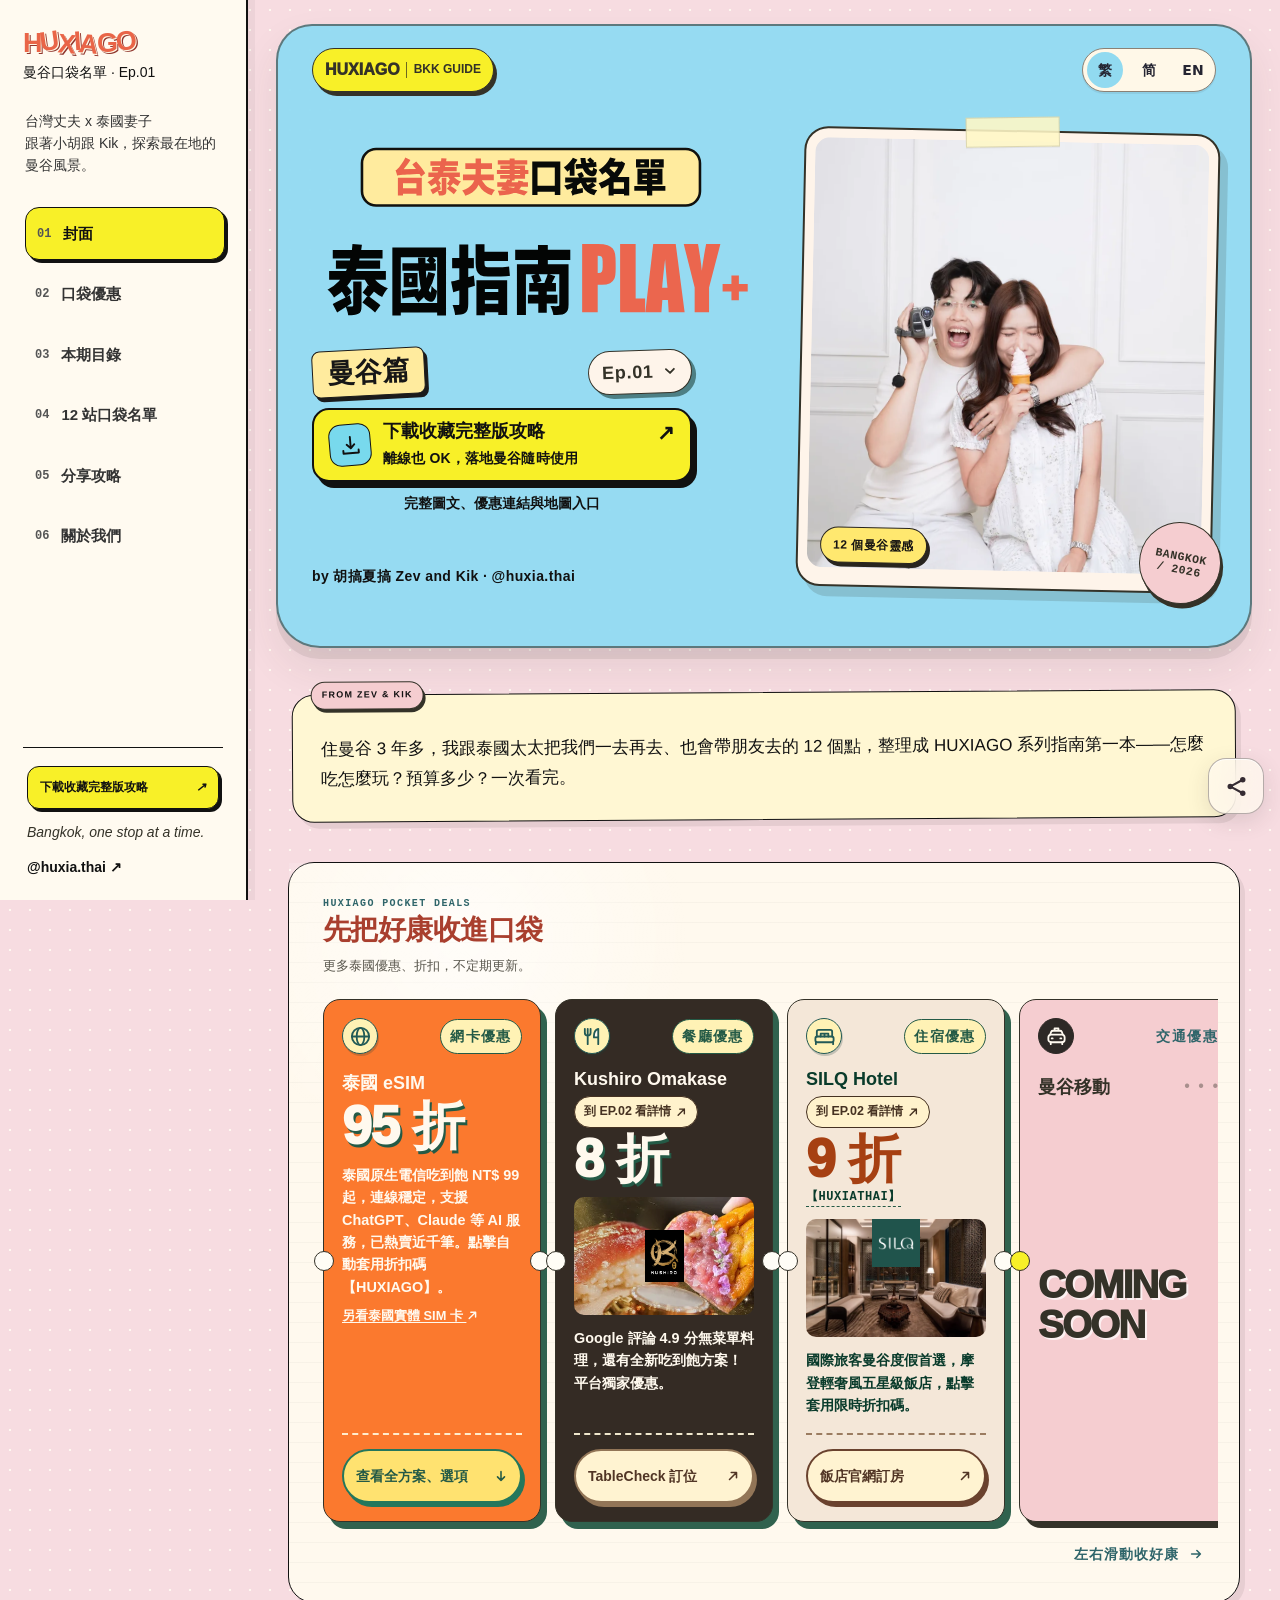
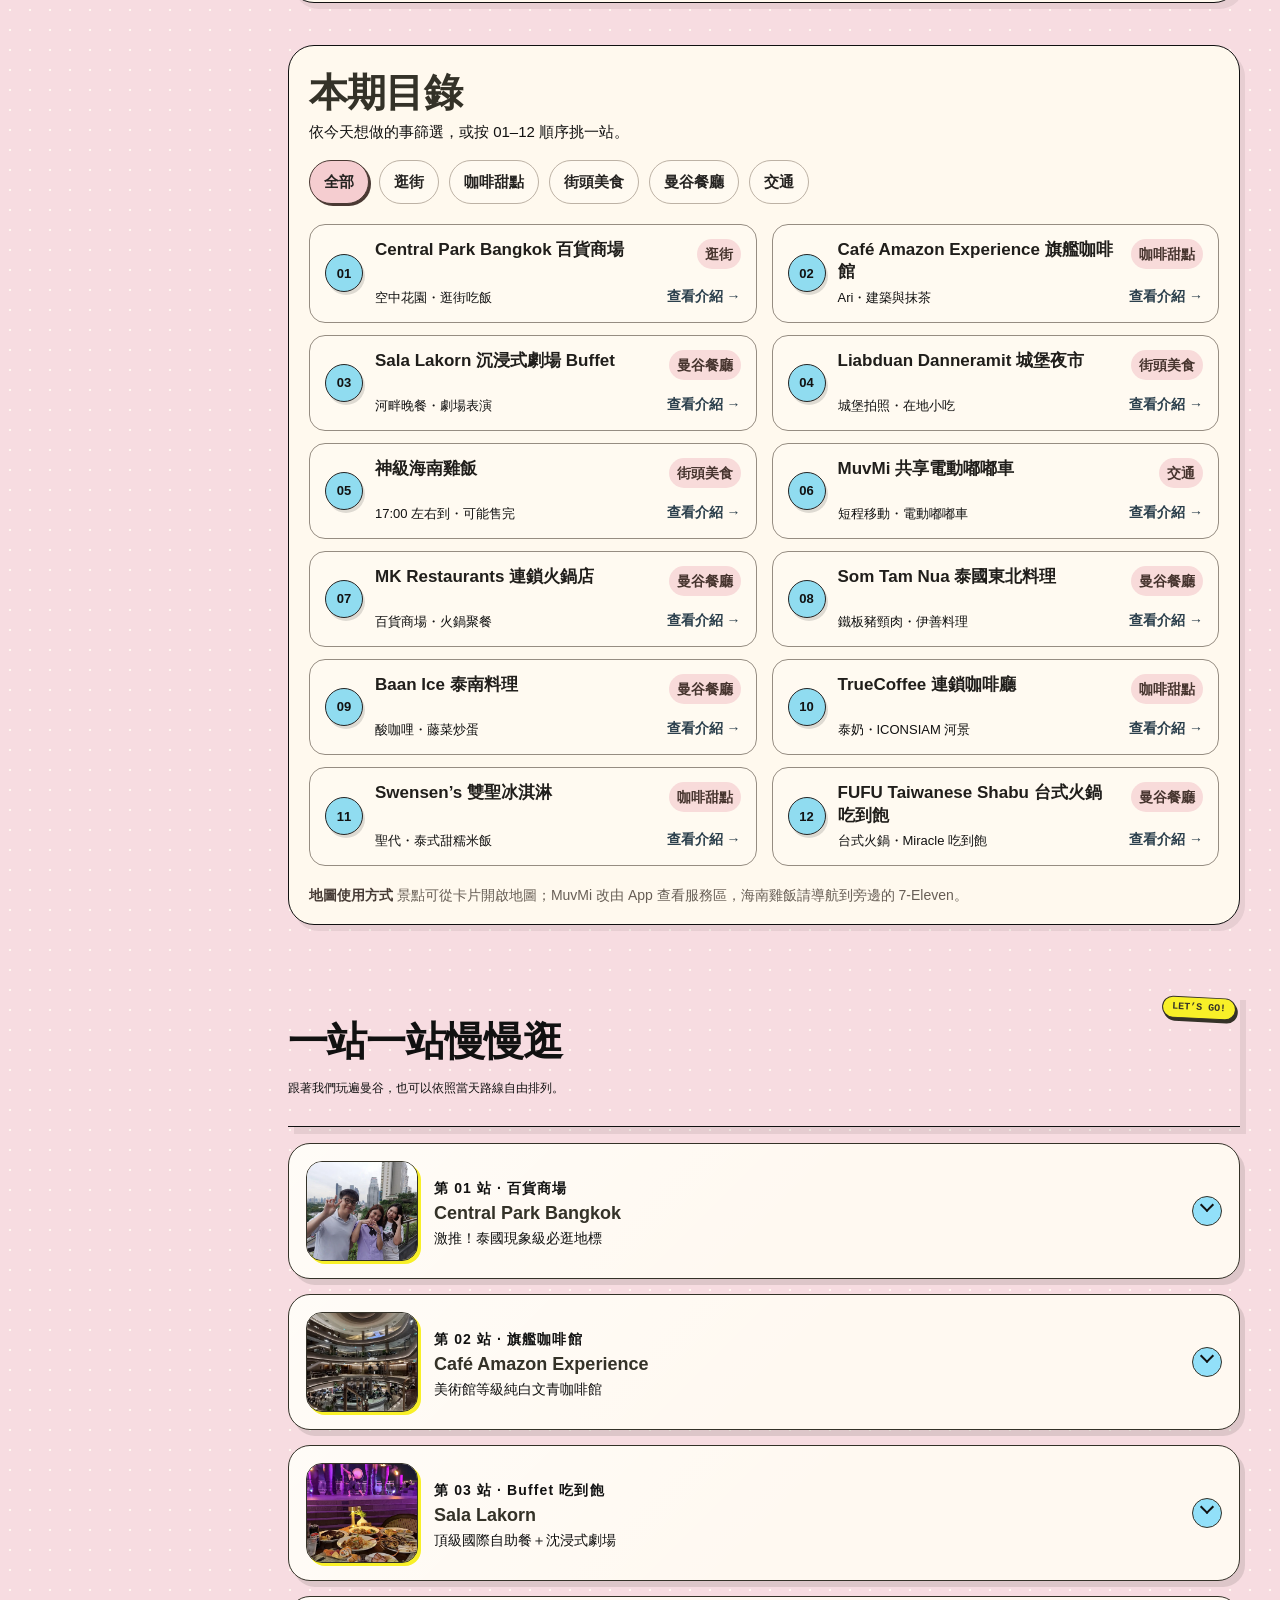
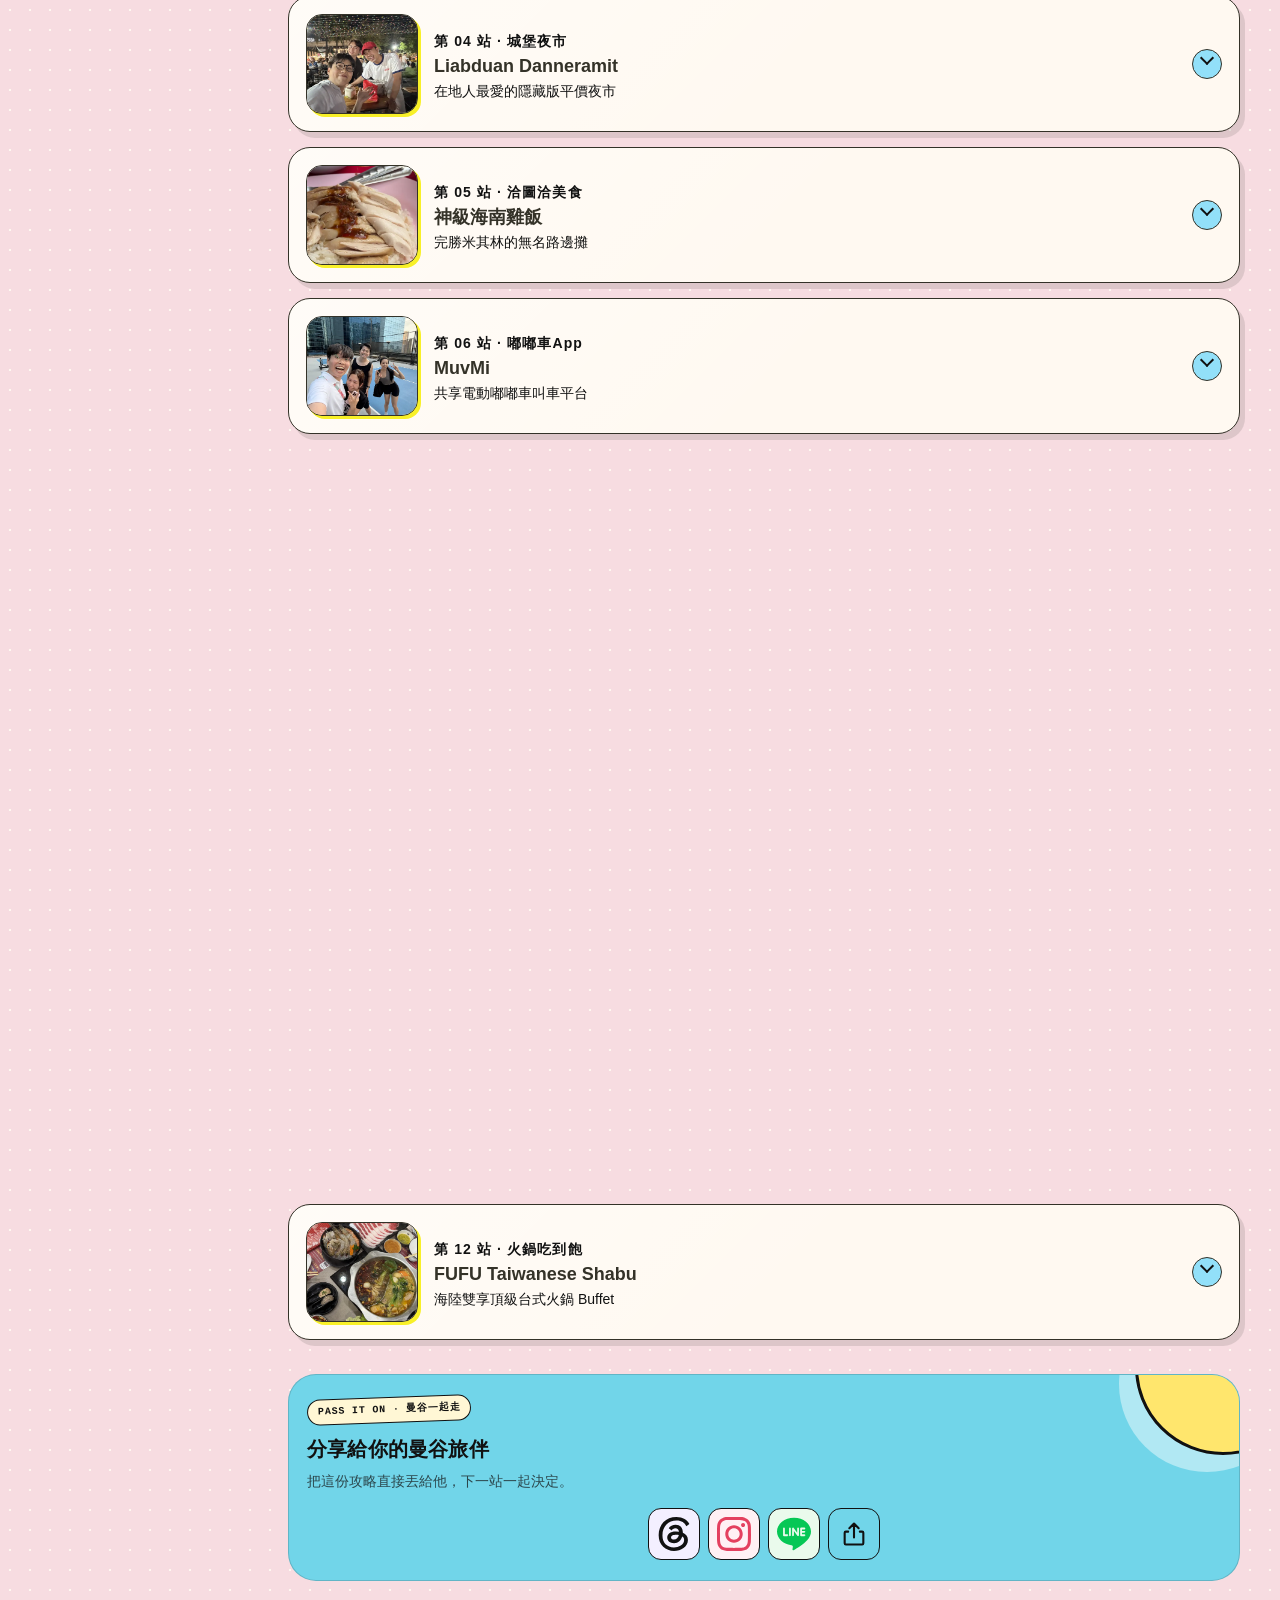
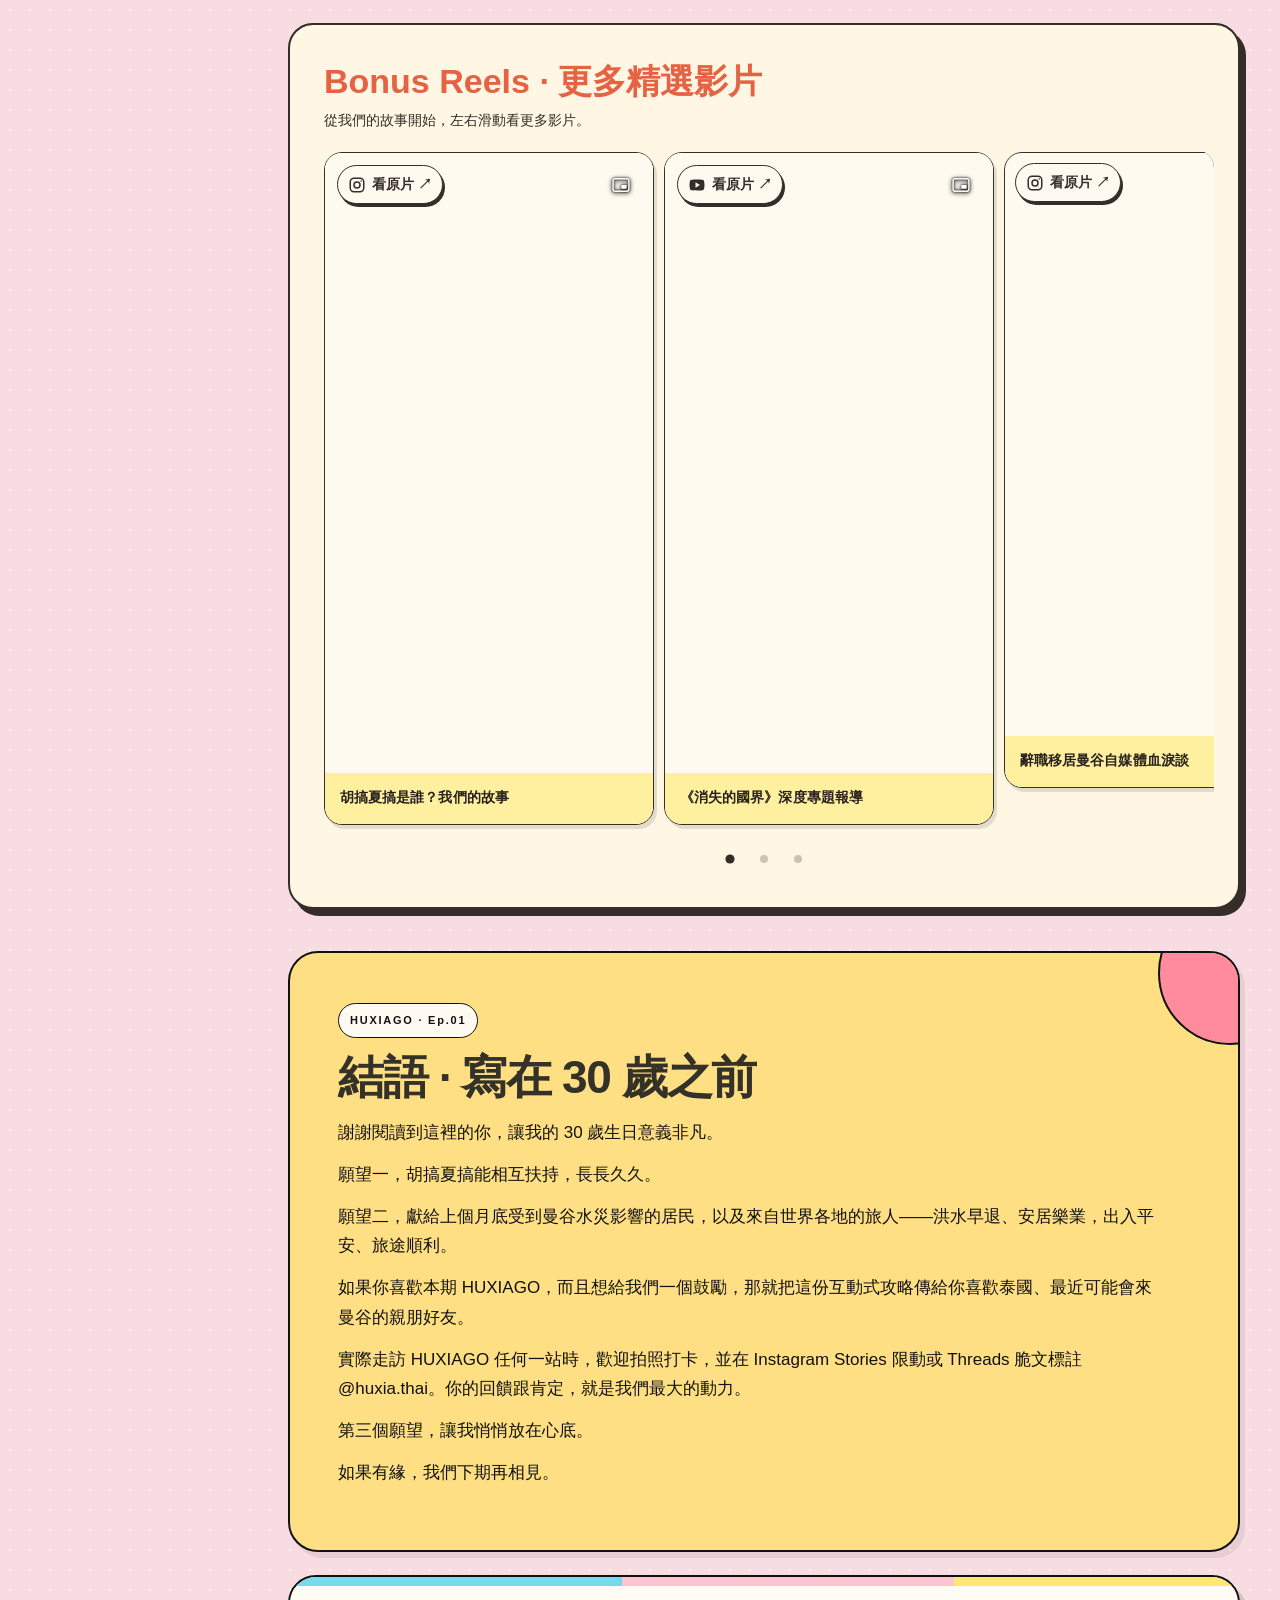
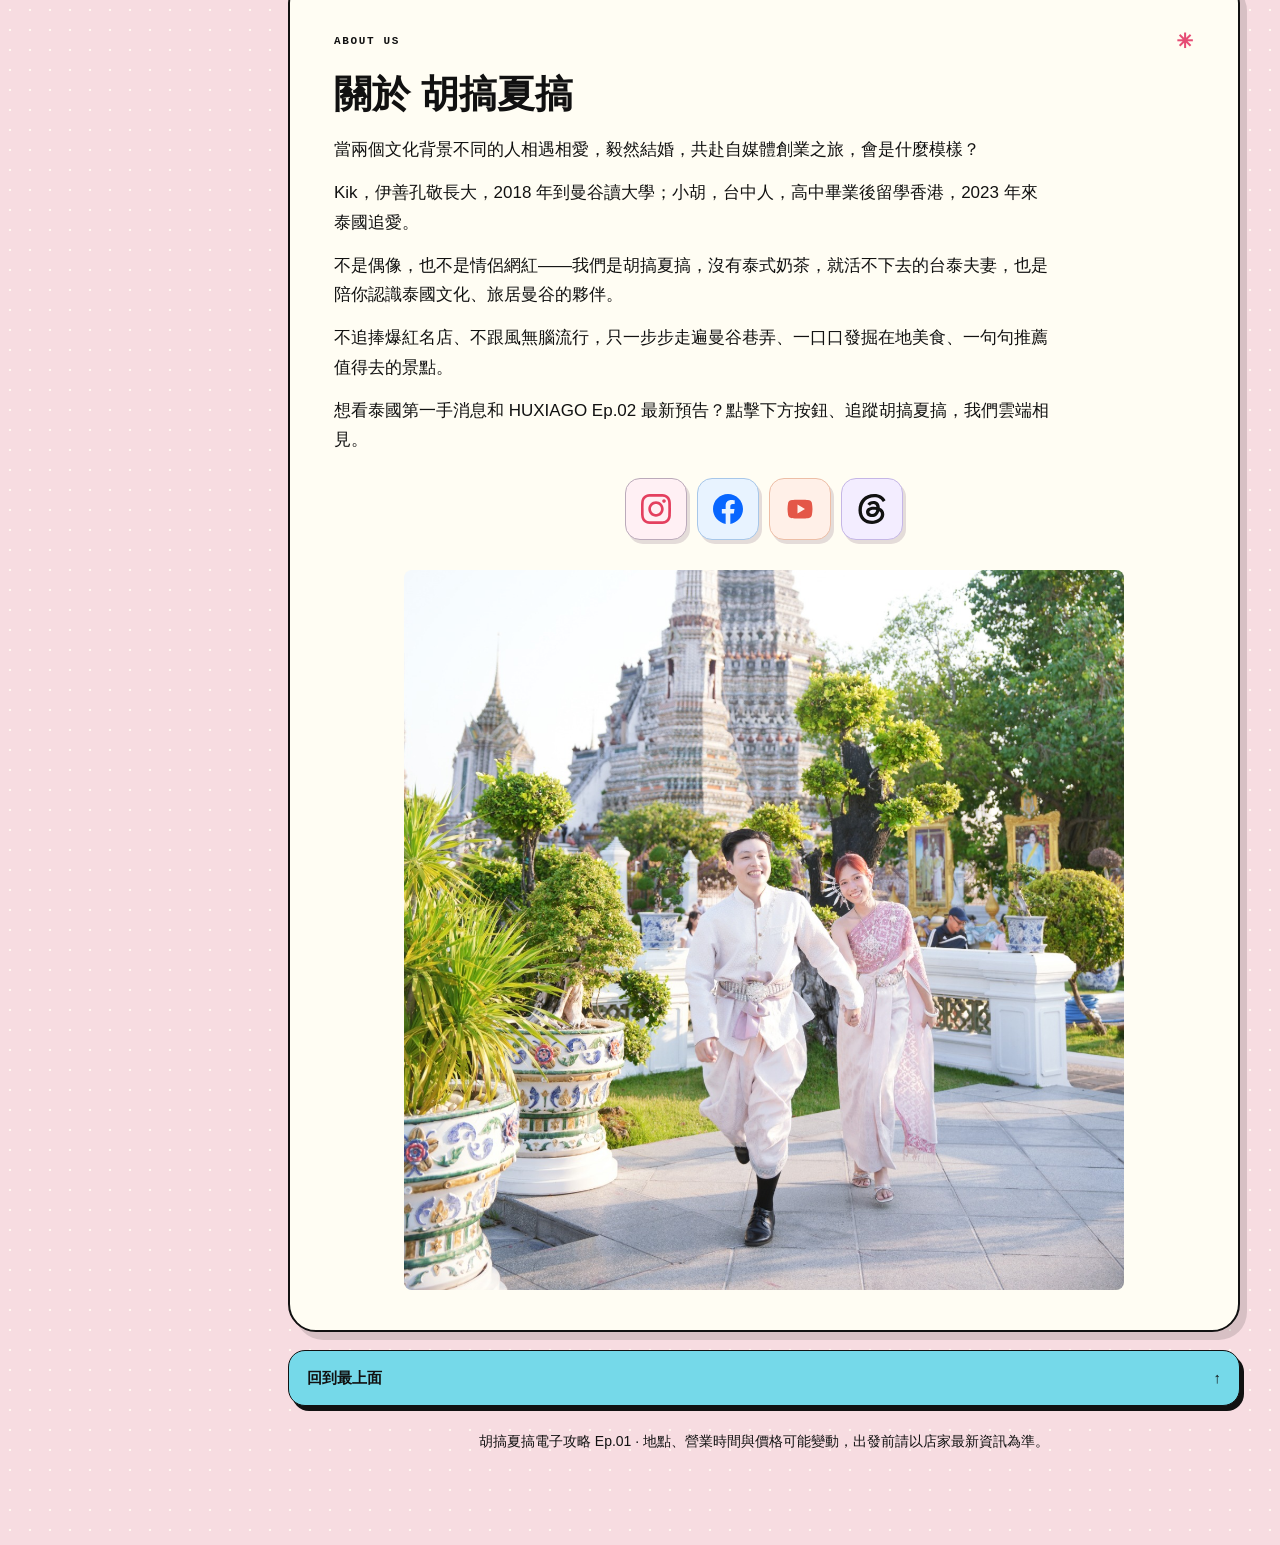
==== commit 4029080d: "Play the Central Park Linda Reel inline from its video" ====
--- a/index.html
+++ b/index.html
@@ -1797,6 +1797,16 @@
 @media (prefers-reduced-motion: reduce) {
   .hux-pip-icon { transition: none; }
 }
+
+/* EP.01 native replacements keep the existing portrait gallery cards. */
+.visual-v7 .hux-native-reel .reel-viewport > video {
+  display: block;
+  position: absolute;
+  inset: 0;
+  width: 100%;
+  height: 100%;
+  object-fit: contain;
+}
 </style></head><body class="visual-v7"><div id="hux-loading" role="status" aria-live="polite"><div class="loading-wordmark" role="img" aria-label="HUXIAGO"><span class="logo-letter" aria-hidden="true">H</span><span class="logo-letter" aria-hidden="true">U</span><span class="logo-letter" aria-hidden="true">X</span><span class="logo-letter" aria-hidden="true">I</span><span class="logo-letter" aria-hidden="true">A</span><span class="logo-letter" aria-hidden="true">G</span><span class="logo-letter" aria-hidden="true">O</span></div><small>曼谷口袋名單，準備出發</small><span class="loading-bar" aria-hidden="true"></span></div><aside class="desktop-rail" aria-label="HUXIAGO 章節導覽">
   <a class="rail-brand" href="#top"><span><strong><span class="logo-letter">H</span><span class="logo-letter">U</span><span class="logo-letter">X</span><span class="logo-letter">I</span><span class="logo-letter">A</span><span class="logo-letter">G</span><span class="logo-letter">O</span></strong><small>曼谷口袋名單 · Ep.01</small></span></a>
   <p class="rail-note">台灣丈夫 x 泰國妻子<br>跟著小胡跟 Kik，探索最在地的曼谷風景。</p>
@@ -1825,7 +1835,7 @@
 <figure><img alt="網美打卡電扶梯" loading="lazy" decoding="async" width="960" height="960" src="media/ep01-01-01.webp"><figcaption>網美打卡電扶梯</figcaption></figure>
 <figure><img alt="空中花園遠眺天際線" loading="lazy" decoding="async" width="960" height="960" src="media/ep01-01-02.webp"><figcaption>空中花園遠眺天際線</figcaption></figure>
 <figure><img alt="進門右轉電梯上4樓空中花園" loading="lazy" decoding="async" width="960" height="960" src="media/ep01-01-03.webp"><figcaption>進門右轉電梯上4樓空中花園</figcaption></figure>
-<figure data-gallery-reel="DROUbrUif2m"><img alt="在 LG 美食街考考琳妲" loading="lazy" decoding="async" width="694" height="694" src="media/ep01-01-04.webp"><figcaption>在 LG 美食街考考琳妲</figcaption></figure>
+<figure data-gallery-reel="DROUbrUif2m" data-gallery-video="media/ep01-central-park-linda.mp4"><img alt="在 LG 美食街考考琳妲" loading="lazy" decoding="async" width="540" height="960" src="media/ep01-central-park-linda-poster.webp"><figcaption>在 LG 美食街考考琳妲</figcaption></figure>
 <figure><img alt="帶樂天女孩吃爆美食街" loading="lazy" decoding="async" width="960" height="960" src="media/ep01-01-05.webp"><figcaption>帶樂天女孩吃爆美食街</figcaption></figure>
 </div><p class="gallery-hint">左右滑動看更多畫面 →</p><h4 class="story-heading">台港朋友來曼谷，我都帶他們來這裡</h4>
 <p>這一年來，我的朋友來曼谷玩，只要行程排得進去，我都會想帶他們來 Central Park Bangkok。台灣的老朋友、以前在香港讀書時認識的朋友，都被我帶來過；琳妲第二次來找我們時，我們也帶她和同行的樂天女孩和朋友來這裡逛。</p>
@@ -2549,7 +2559,7 @@
  const label=document.createElement('span');label.textContent='播放影片';play.append(label);
  if(poster){poster.alt='';placeholder.before(poster);figure.classList.add('ep01-gallery-reel')}
  placeholder.replaceWith(play);
- play.addEventListener('click',()=>load(figure).focus(),{once:true});
+ if(!figure.dataset.video)play.addEventListener('click',()=>load(figure).focus(),{once:true});
 }
 for(const gallery of document.querySelectorAll('[data-ep01-gallery]')){
  const body=gallery.parentElement;
@@ -2558,6 +2568,11 @@
  for(const item of gallery.querySelectorAll('[data-gallery-reel]')){
    const id=item.dataset.galleryReel;
    const figure=card(item.querySelector('figcaption').textContent,'reel',id);
+   if(item.dataset.galleryVideo){
+     figure.classList.add('hux-native-reel');
+     figure.dataset.video=item.dataset.galleryVideo;
+     delete figure.dataset.embed;
+   }
    useInlinePlay(figure,item.querySelector('img'));item.replaceWith(figure);orderedIds.add(id);
  }
  const related=[];
@@ -3053,7 +3068,186 @@
   link.href=location.protocol==='file:'?'ep02-'+locale+'.html':paths[locale];
 }
 sync();new MutationObserver(sync).observe(root,{attributes:true,attributeFilter:['lang']});
-})();</script></body></html>
-
-
-
+})();</script><script id="hux-ep01-native-reel-player">(() => {
+  let player = null;
+  const canalFrames = new WeakMap();
+  const manuallyPaused = new WeakSet();
+
+  const controls = window.huxVideoControls;
+
+  function syncClip(figure, frame) {
+    const pause = figure.querySelector('.clip-pause');
+    const sound = figure.querySelector('.clip-sound');
+    if (!pause || !sound) return;
+    const playing = frame?.paused === false;
+    const audible = frame?.muted === false;
+    pause.innerHTML = playing ? controls.icons.pause : controls.icons.play;
+    sound.innerHTML = audible ? controls.icons.sound : controls.icons.mute;
+    for (const [button, on] of [[pause, playing], [sound, audible]]) {
+      button.setAttribute('aria-pressed', String(on));
+      button.setAttribute('aria-label', on ? button.dataset.onLabel : button.dataset.offLabel);
+    }
+  }
+
+  function closeFloating() {
+    player?.shell?.close();
+  }
+
+  function play(figure) {
+    if (player?.figure === figure) return player.frame;
+    if (player?.figure.matches('.canal-clip')) {
+      closeFloating();
+      player = null;
+    }
+    if (player) {
+      closeFloating();
+      const { frame, figure: previous, button } = player;
+      frame.pause();
+      frame.removeAttribute('src');
+      frame.load();
+      frame.remove();
+      button.setAttribute('aria-pressed', 'false');
+      previous.classList.remove('is-loaded');
+      syncClip(previous);
+    }
+    const frame = figure.matches('.canal-clip') ? canalFrame(figure) : createFrame(figure);
+    player = { figure, frame, shell: null, button: figure.querySelector('.reel-pip-launch') };
+    return frame;
+  }
+
+  function canalFrame(figure) {
+    if (!canalFrames.has(figure)) canalFrames.set(figure, createFrame(figure));
+    return canalFrames.get(figure);
+  }
+
+  function createFrame(figure) {
+    const frame = document.createElement('video');
+    const standalone = figure.matches('.canal-clip');
+    frame.title = figure.querySelector('figcaption').textContent;
+    frame.src = figure.dataset.video;
+    frame.controls = !standalone;
+    frame.muted = standalone;
+    frame.defaultMuted = standalone;
+    if (figure.closest('#kushiro')) frame.volume = 0.45;
+    frame.playsInline = true;
+    frame.preload = 'none';
+    frame.tabIndex = 0;
+    frame.setAttribute('aria-label', frame.title);
+    if (standalone) {
+      for (const event of ['play', 'pause', 'volumechange', 'ended']) {
+        frame.addEventListener(event, () => {
+          syncClip(figure, frame);
+        });
+      }
+    }
+    figure.querySelector('.reel-viewport').append(frame);
+    figure.classList.add('is-loaded');
+    return frame;
+  }
+
+  function float(figure) {
+    if (player?.figure === figure && player.shell) {
+      closeFloating();
+      return;
+    }
+    const firstPlay = player?.figure !== figure;
+    const frame = play(figure);
+    const state = player;
+    state.shell = controls.open({
+      media: frame,
+      kind: 'video',
+      title: frame.title,
+      focusControls: state.button.matches(':focus-visible'),
+      original: figure.querySelector('.reel-origin')?.href,
+      playbackChanged(paused) {
+        if (!figure.matches('.canal-clip')) return;
+        if (paused) manuallyPaused.add(figure);
+        else manuallyPaused.delete(figure);
+      },
+      close() {
+        controls.move(frame, figure.querySelector('.reel-viewport'));
+        state.shell = null;
+        state.button.setAttribute('aria-pressed', 'false');
+        const station = figure.closest('details');
+        if (station && !station.open) frame.pause();
+        else state.button.focus({ preventScroll: true });
+      },
+    });
+    if (firstPlay) frame.play().catch(() => {});
+    state.button.setAttribute('aria-pressed', 'true');
+  }
+
+  document.querySelectorAll('.ep02-reel .reel-pip-launch').forEach(button => {
+    button.innerHTML = controls.icons.pip;
+  });
+  document.querySelectorAll('.canal-clip').forEach(figure => syncClip(figure));
+
+  document.addEventListener('click', event => {
+    const button = event.target.closest(':is(.ep02-reel, .hux-native-reel) button');
+    if (!button) return;
+    const figure = button.closest('.ep02-reel, .hux-native-reel');
+    if (button.matches('.ep01-reel-play, .clip-pause')) {
+      const canal = figure.matches('.canal-clip');
+      const frame = canal ? canalFrame(figure) : play(figure);
+      if (frame.paused) {
+        manuallyPaused.delete(figure);
+        frame.play().catch(() => {});
+      } else {
+        if (canal) manuallyPaused.add(figure);
+        frame.pause();
+      }
+      if (button.matches('.ep01-reel-play')) frame.focus({ preventScroll: true });
+    }
+    if (button.matches('.clip-sound')) {
+      const frame = canalFrame(figure);
+      manuallyPaused.delete(figure);
+      frame.muted = !frame.muted;
+      if (frame.paused) frame.play().catch(() => {});
+    }
+    if (button.matches('.reel-pip-launch')) float(figure);
+  });
+  const reducedMotion = matchMedia('(prefers-reduced-motion: reduce)');
+  if ('IntersectionObserver' in window) {
+    const observer = new IntersectionObserver(entries => {
+      for (const entry of entries) {
+        for (const figure of entry.target.querySelectorAll('.canal-clip')) {
+          if (player?.figure === figure && player.shell) continue;
+          const frame = canalFrames.get(figure);
+          if (!entry.isIntersecting) {
+            frame?.pause();
+          } else if (!reducedMotion.matches && !manuallyPaused.has(figure) && frame?.muted !== false) {
+            canalFrame(figure).play().catch(() => {});
+          }
+        }
+      }
+    }, { threshold: 0.25 });
+    document.querySelectorAll('.canal-clips').forEach(section => {
+      const clip = section.querySelector('.canal-clip');
+      if (clip && !clip.dataset.video.startsWith('data:')) observer.observe(section);
+    });
+    reducedMotion.addEventListener('change', () => {
+      if (reducedMotion.matches) {
+        document.querySelectorAll('.canal-clip').forEach(figure => {
+          if (player?.figure !== figure || !player.shell) canalFrames.get(figure)?.pause();
+        });
+      }
+    });
+  }
+
+  document.querySelectorAll('details.stop, details:has(.hux-native-reel)').forEach(station => {
+    station.addEventListener('toggle', () => {
+      if (!station.open) {
+        station.querySelectorAll('.canal-clip').forEach(figure => {
+          if (player?.figure !== figure || !player.shell) canalFrames.get(figure)?.pause();
+        });
+      }
+      if (!station.open && player && !player.shell && station.contains(player.figure)) {
+        player.frame.pause();
+      }
+    });
+  });
+})();
+</script></body></html>
+
+
+
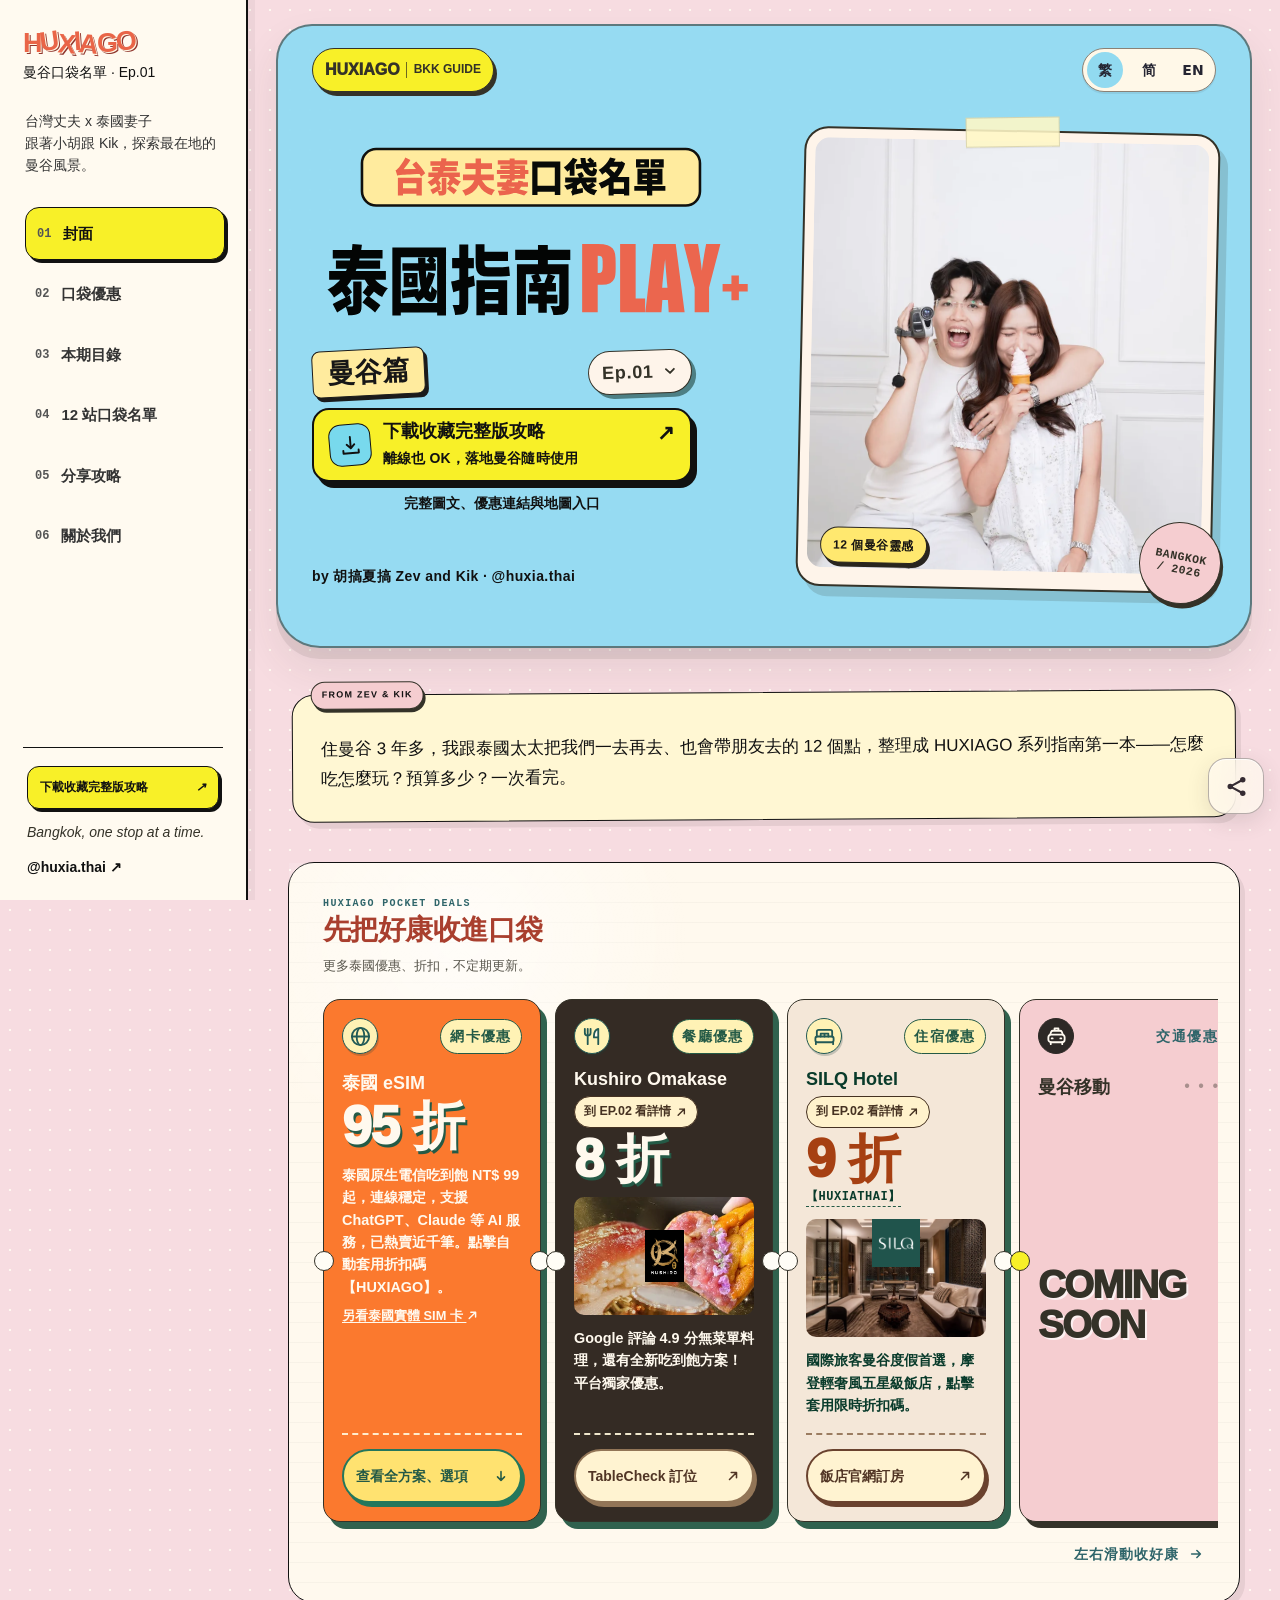
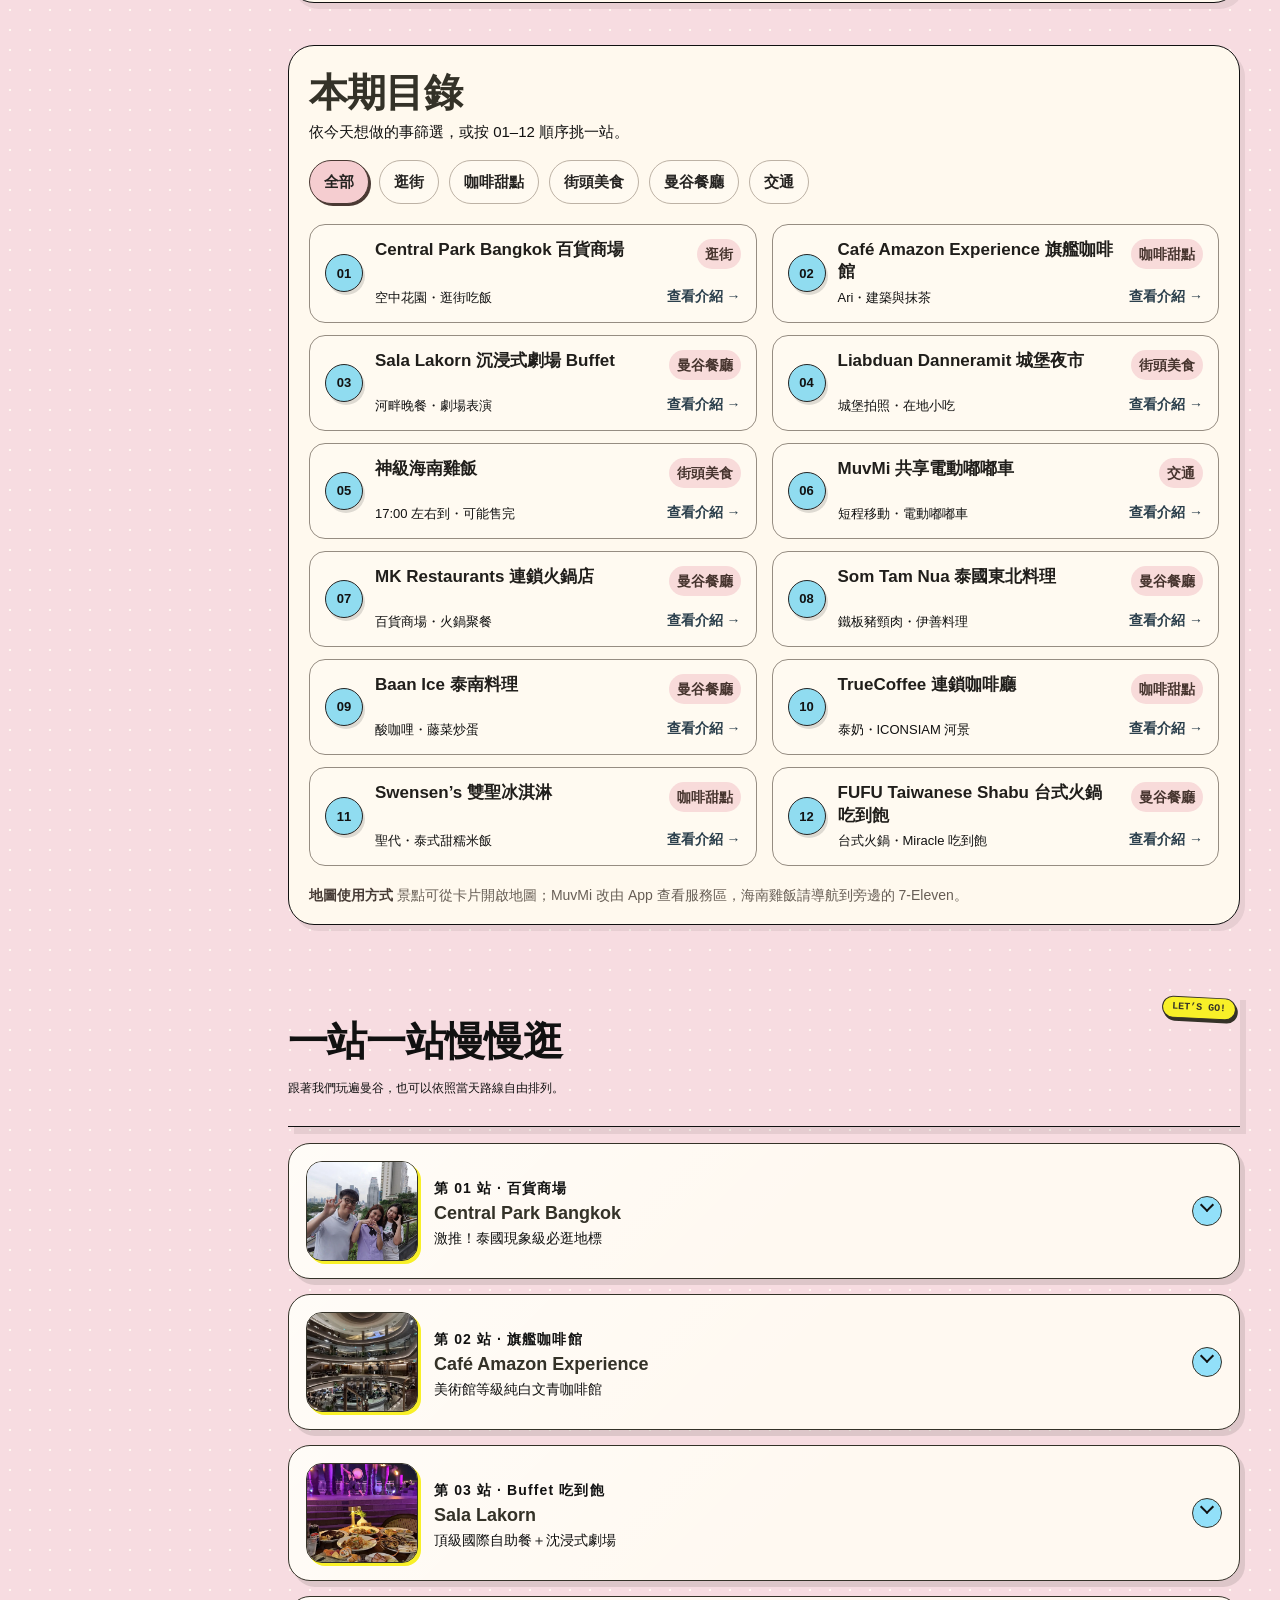
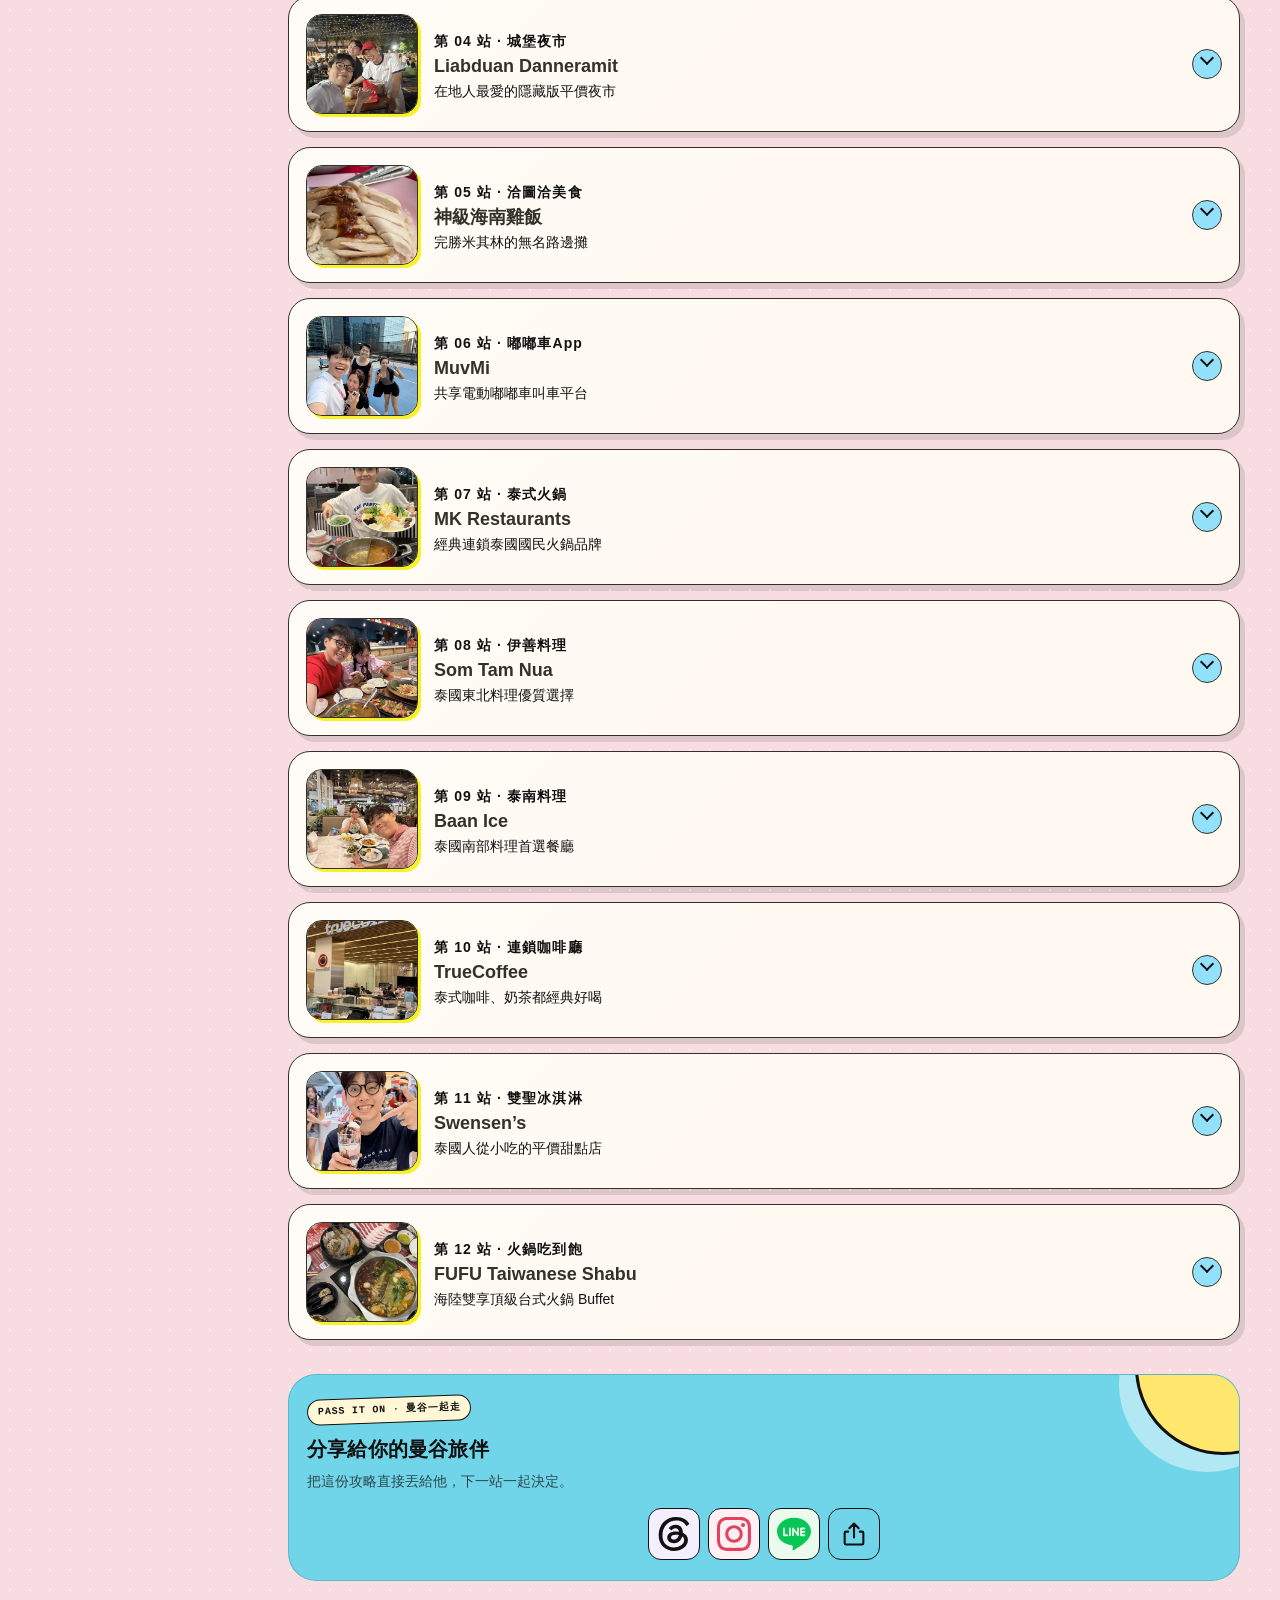
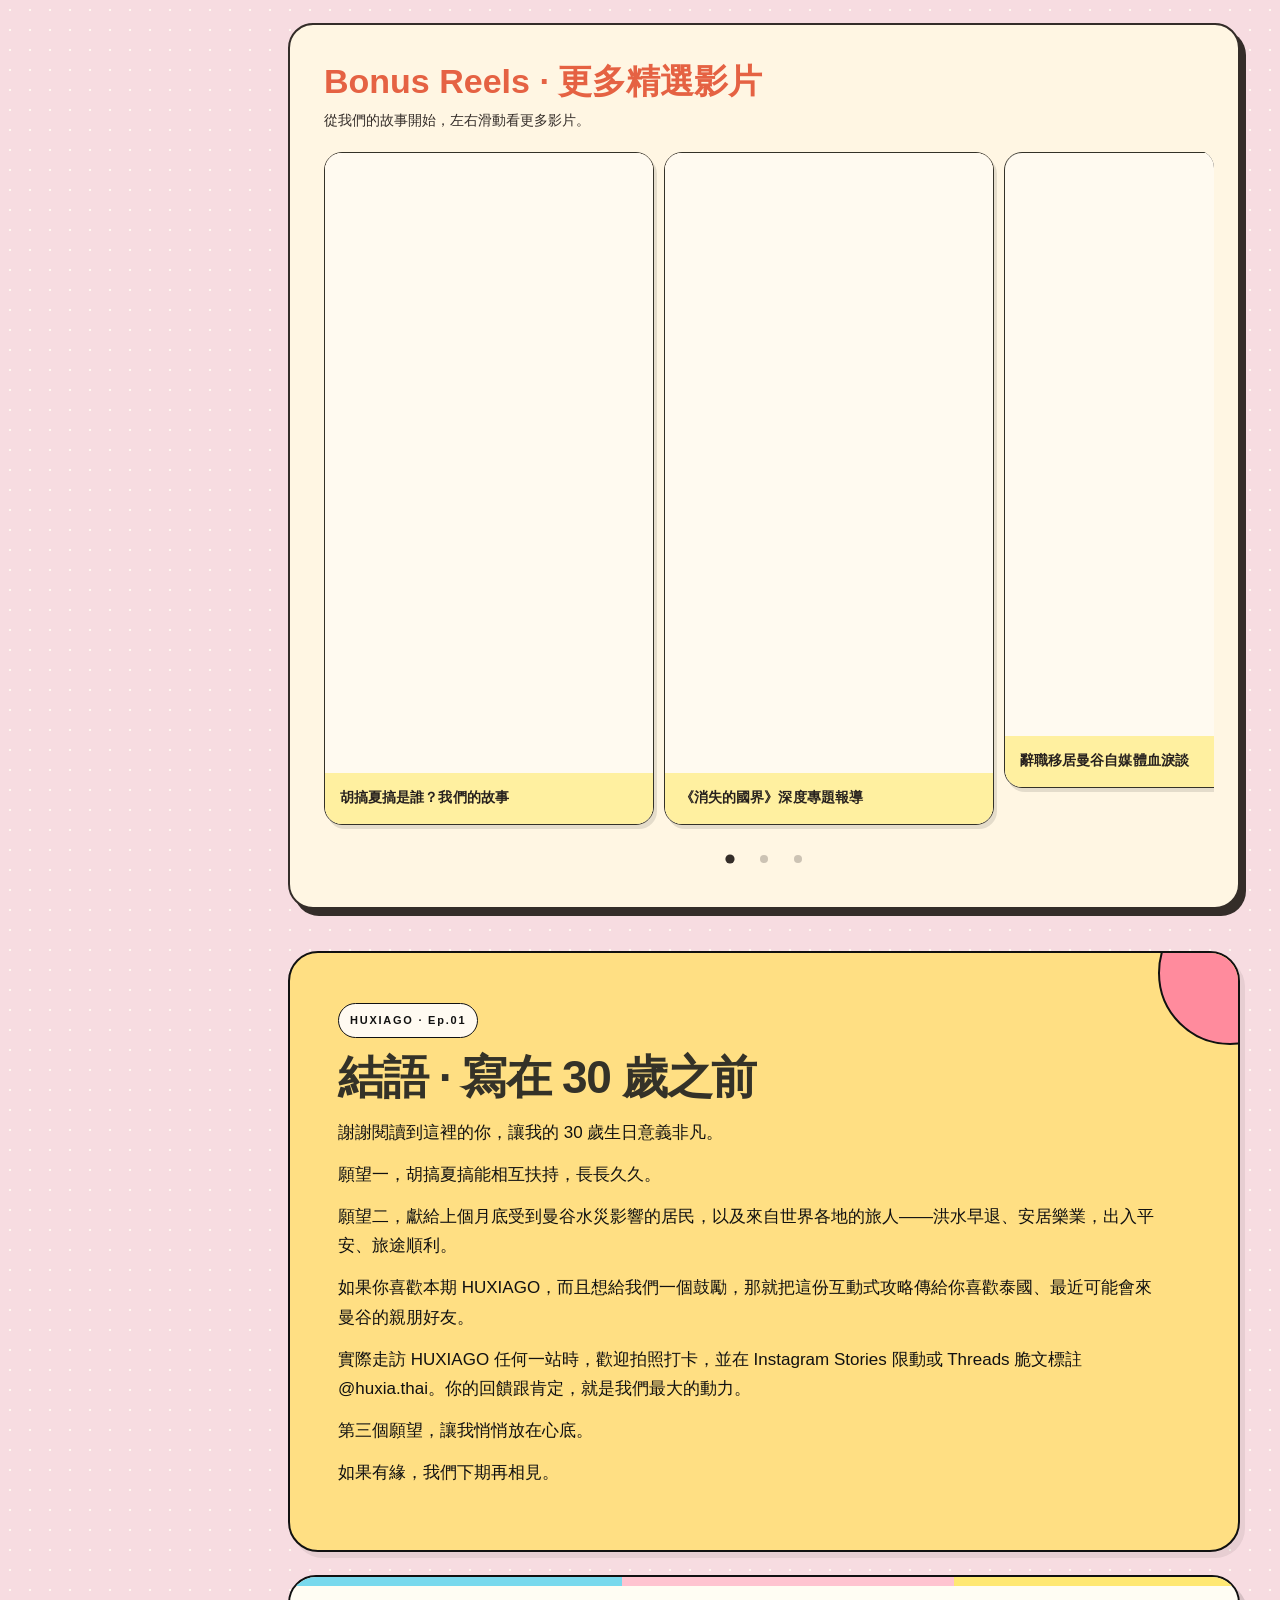
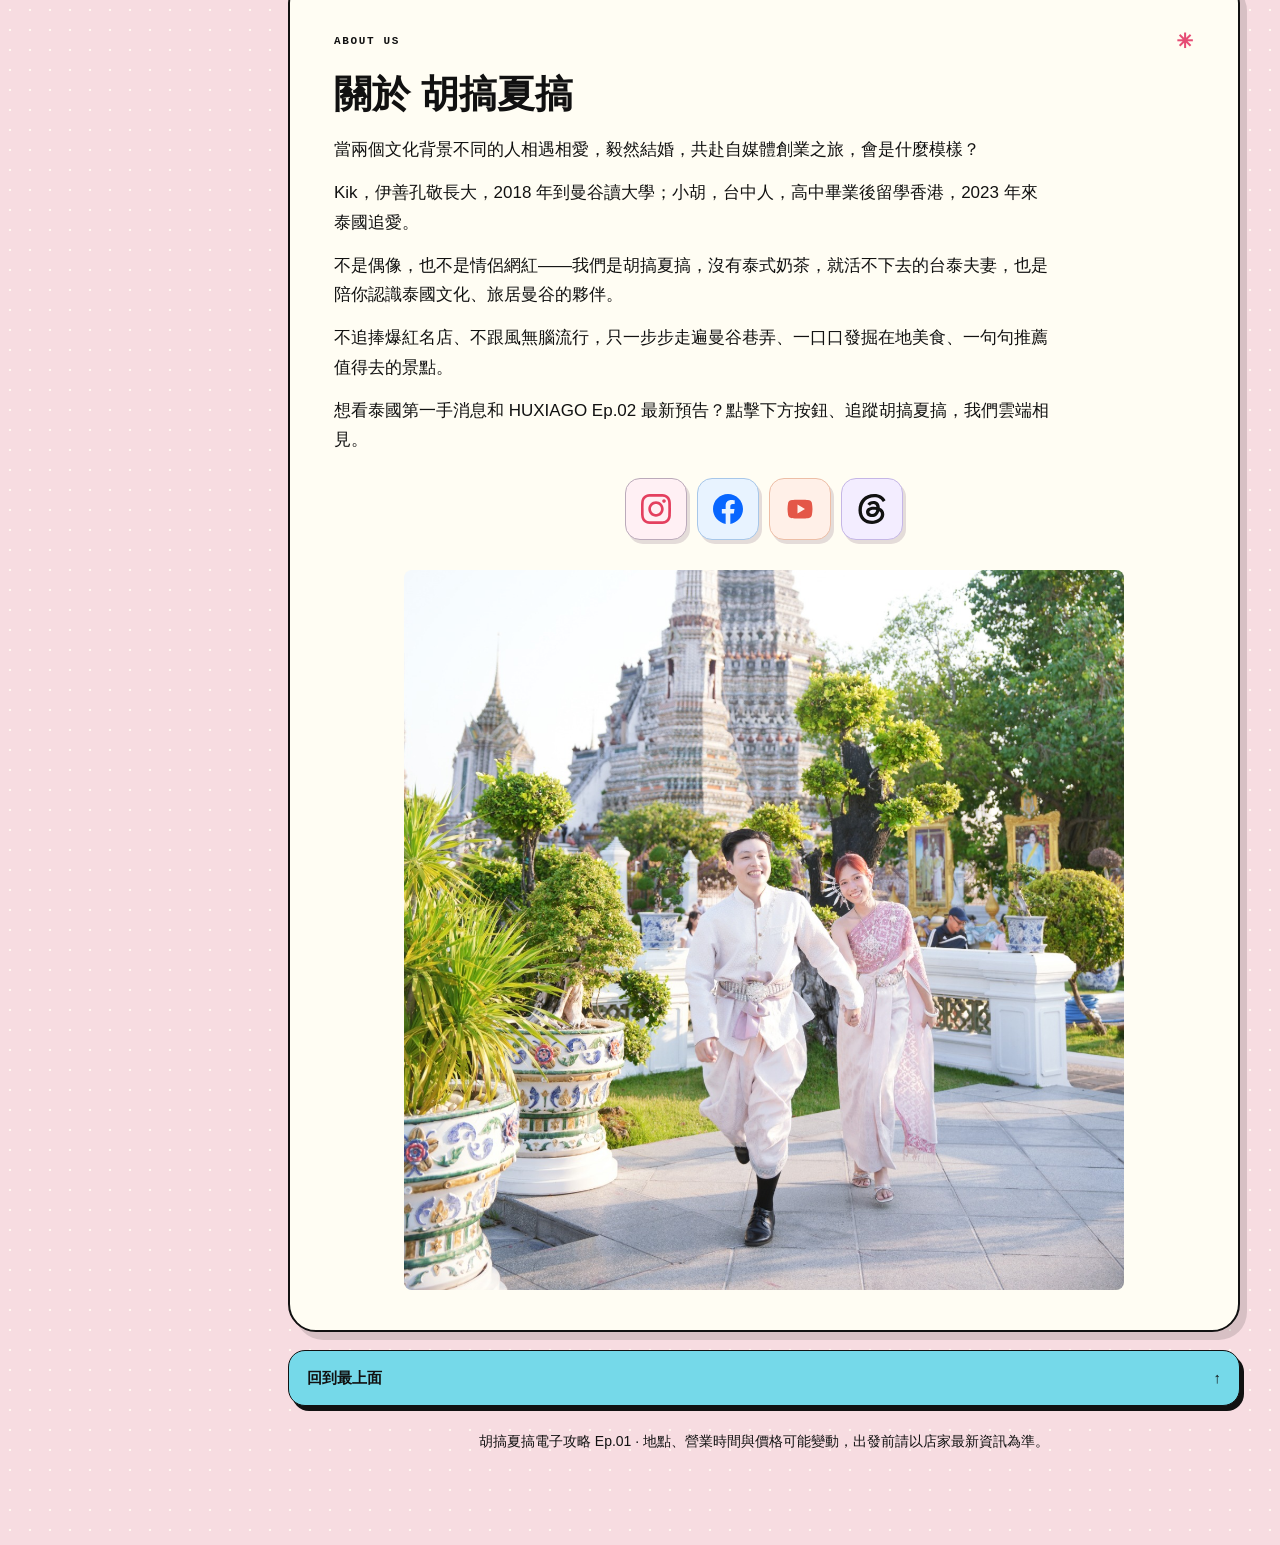
==== commit a4be0c24: "Remove duplicate controls from active Reel players" ====
--- a/index.html
+++ b/index.html
@@ -1807,6 +1807,11 @@
   height: 100%;
   object-fit: contain;
 }
+
+/* A mounted player owns its control surface, including native iOS controls. */
+.visual-v7 .reel-figure > .reel-viewport:has(> video[controls], > iframe) > :is(.reel-origin, .reel-pip-launch) {
+  display: none !important;
+}
 </style></head><body class="visual-v7"><div id="hux-loading" role="status" aria-live="polite"><div class="loading-wordmark" role="img" aria-label="HUXIAGO"><span class="logo-letter" aria-hidden="true">H</span><span class="logo-letter" aria-hidden="true">U</span><span class="logo-letter" aria-hidden="true">X</span><span class="logo-letter" aria-hidden="true">I</span><span class="logo-letter" aria-hidden="true">A</span><span class="logo-letter" aria-hidden="true">G</span><span class="logo-letter" aria-hidden="true">O</span></div><small>曼谷口袋名單，準備出發</small><span class="loading-bar" aria-hidden="true"></span></div><aside class="desktop-rail" aria-label="HUXIAGO 章節導覽">
   <a class="rail-brand" href="#top"><span><strong><span class="logo-letter">H</span><span class="logo-letter">U</span><span class="logo-letter">X</span><span class="logo-letter">I</span><span class="logo-letter">A</span><span class="logo-letter">G</span><span class="logo-letter">O</span></strong><small>曼谷口袋名單 · Ep.01</small></span></a>
   <p class="rail-note">台灣丈夫 x 泰國妻子<br>跟著小胡跟 Kik，探索最在地的曼谷風景。</p>
@@ -2649,12 +2654,14 @@
       original: figure.querySelector('.reel-origin')?.href,
       close() {
         button.setAttribute('aria-pressed', 'false');
+        let focusTarget = button;
         if (wasLoaded) {
-          viewport.append(makeFrame(figure));
+          focusTarget = makeFrame(figure);
+          viewport.append(focusTarget);
           figure.classList.add('is-loaded');
         }
         active = null;
-        button.focus({preventScroll:true});
+        focusTarget.focus({ preventScroll: true });
       },
     });
     active = { figure, session };
@@ -3170,7 +3177,7 @@
         state.button.setAttribute('aria-pressed', 'false');
         const station = figure.closest('details');
         if (station && !station.open) frame.pause();
-        else state.button.focus({ preventScroll: true });
+        else (frame.controls ? frame : state.button).focus({ preventScroll: true });
       },
     });
     if (firstPlay) frame.play().catch(() => {});
